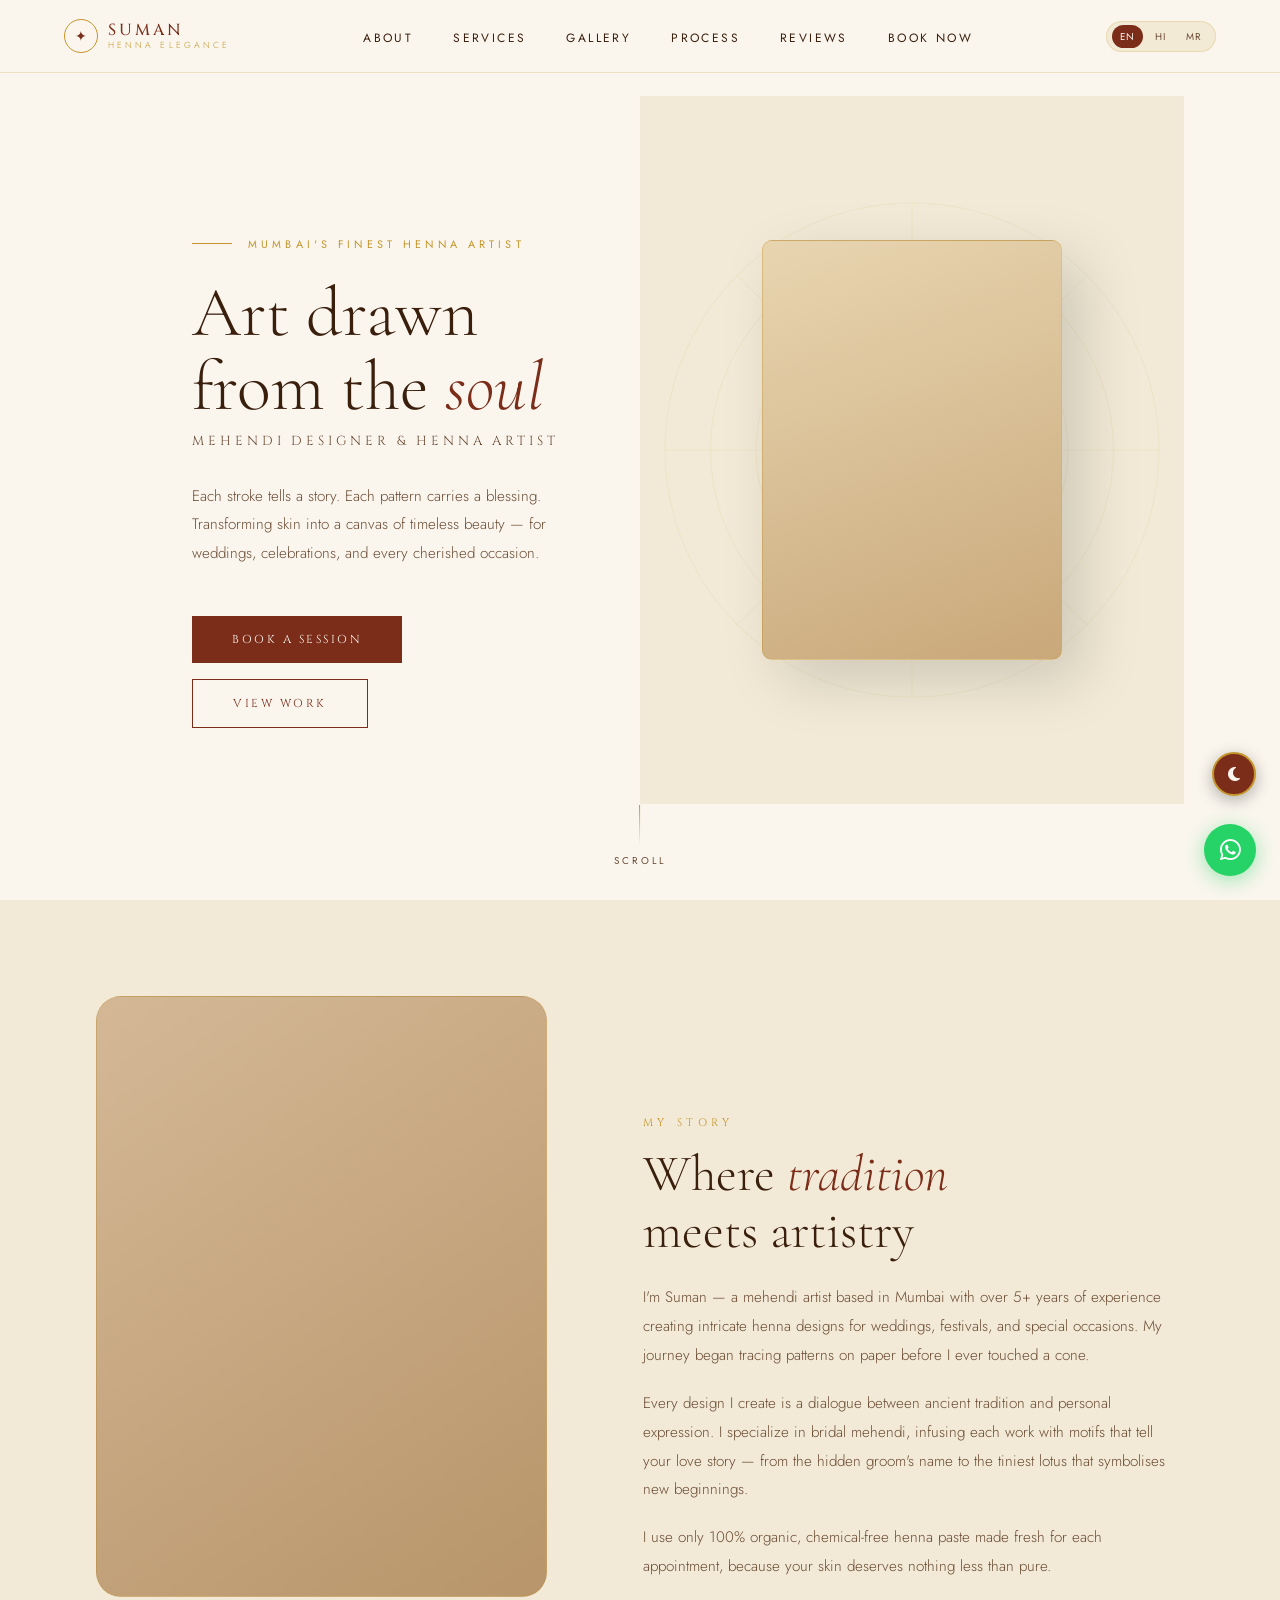
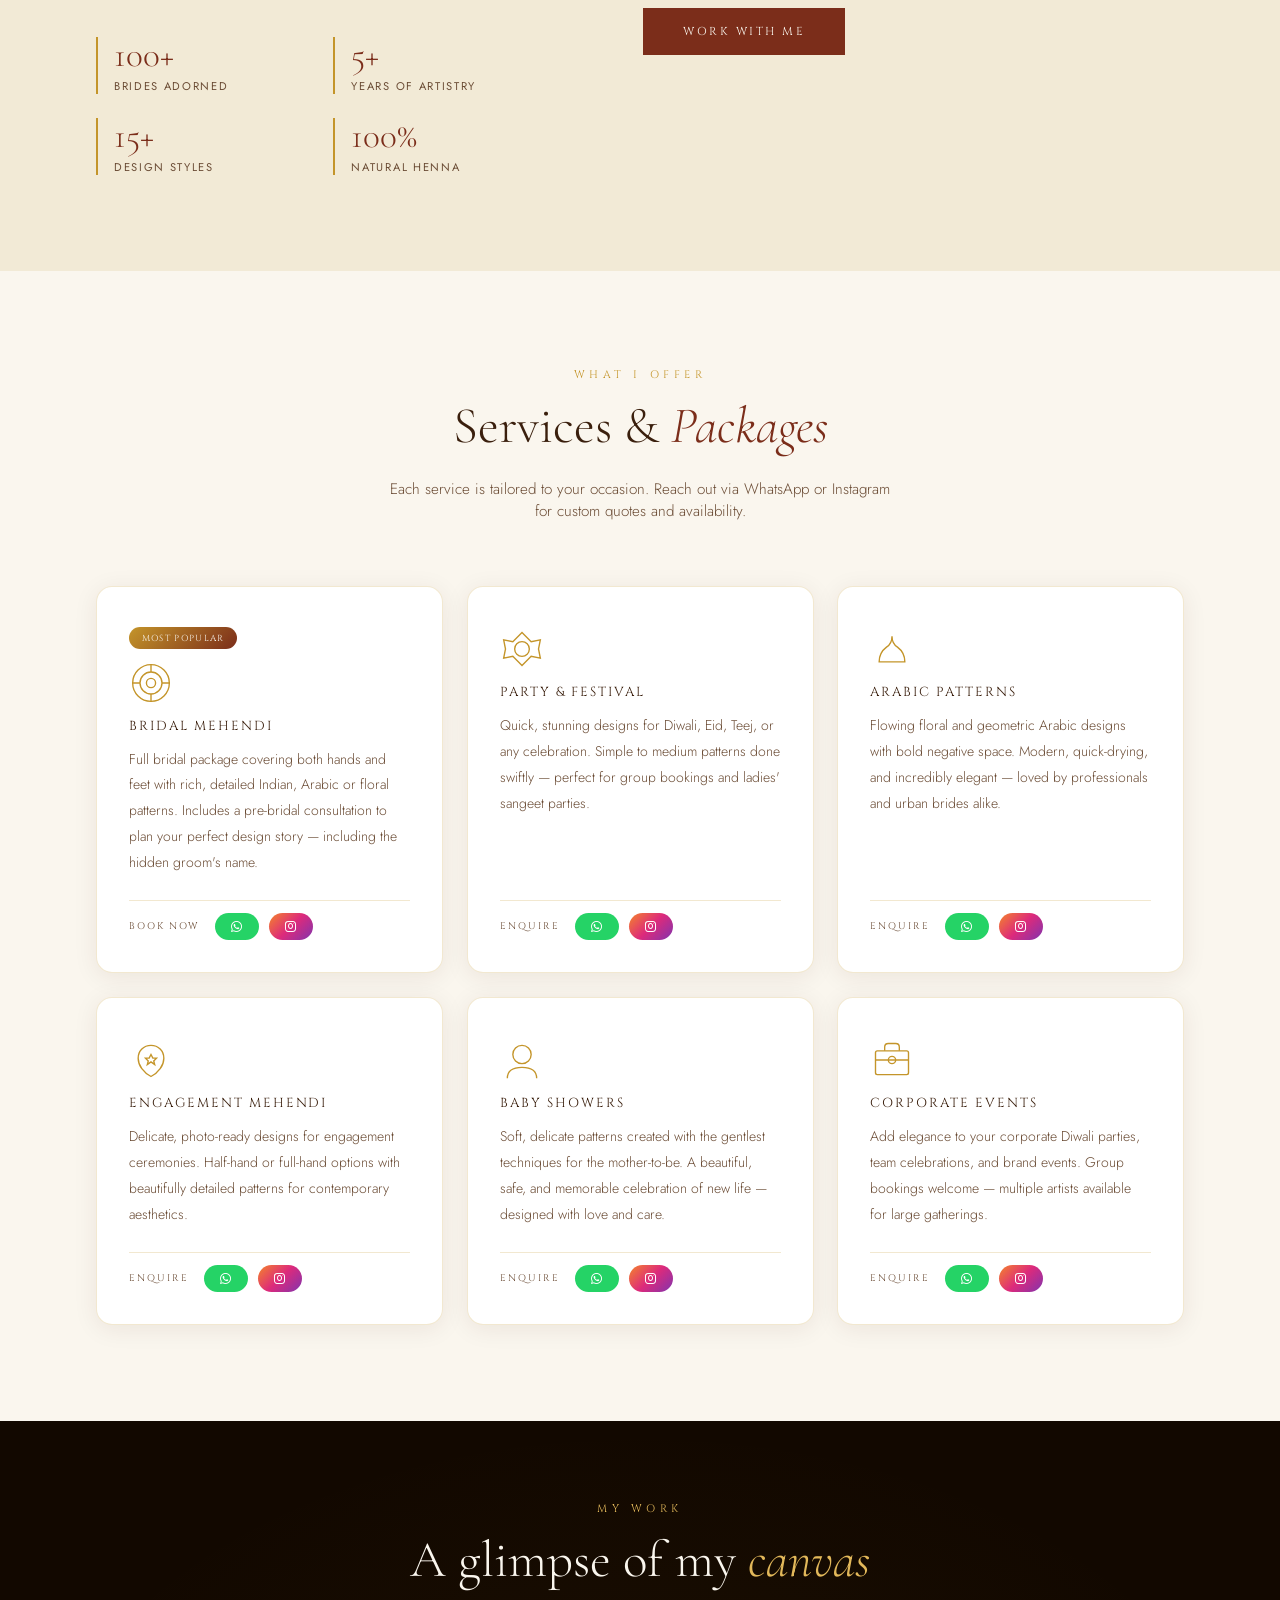
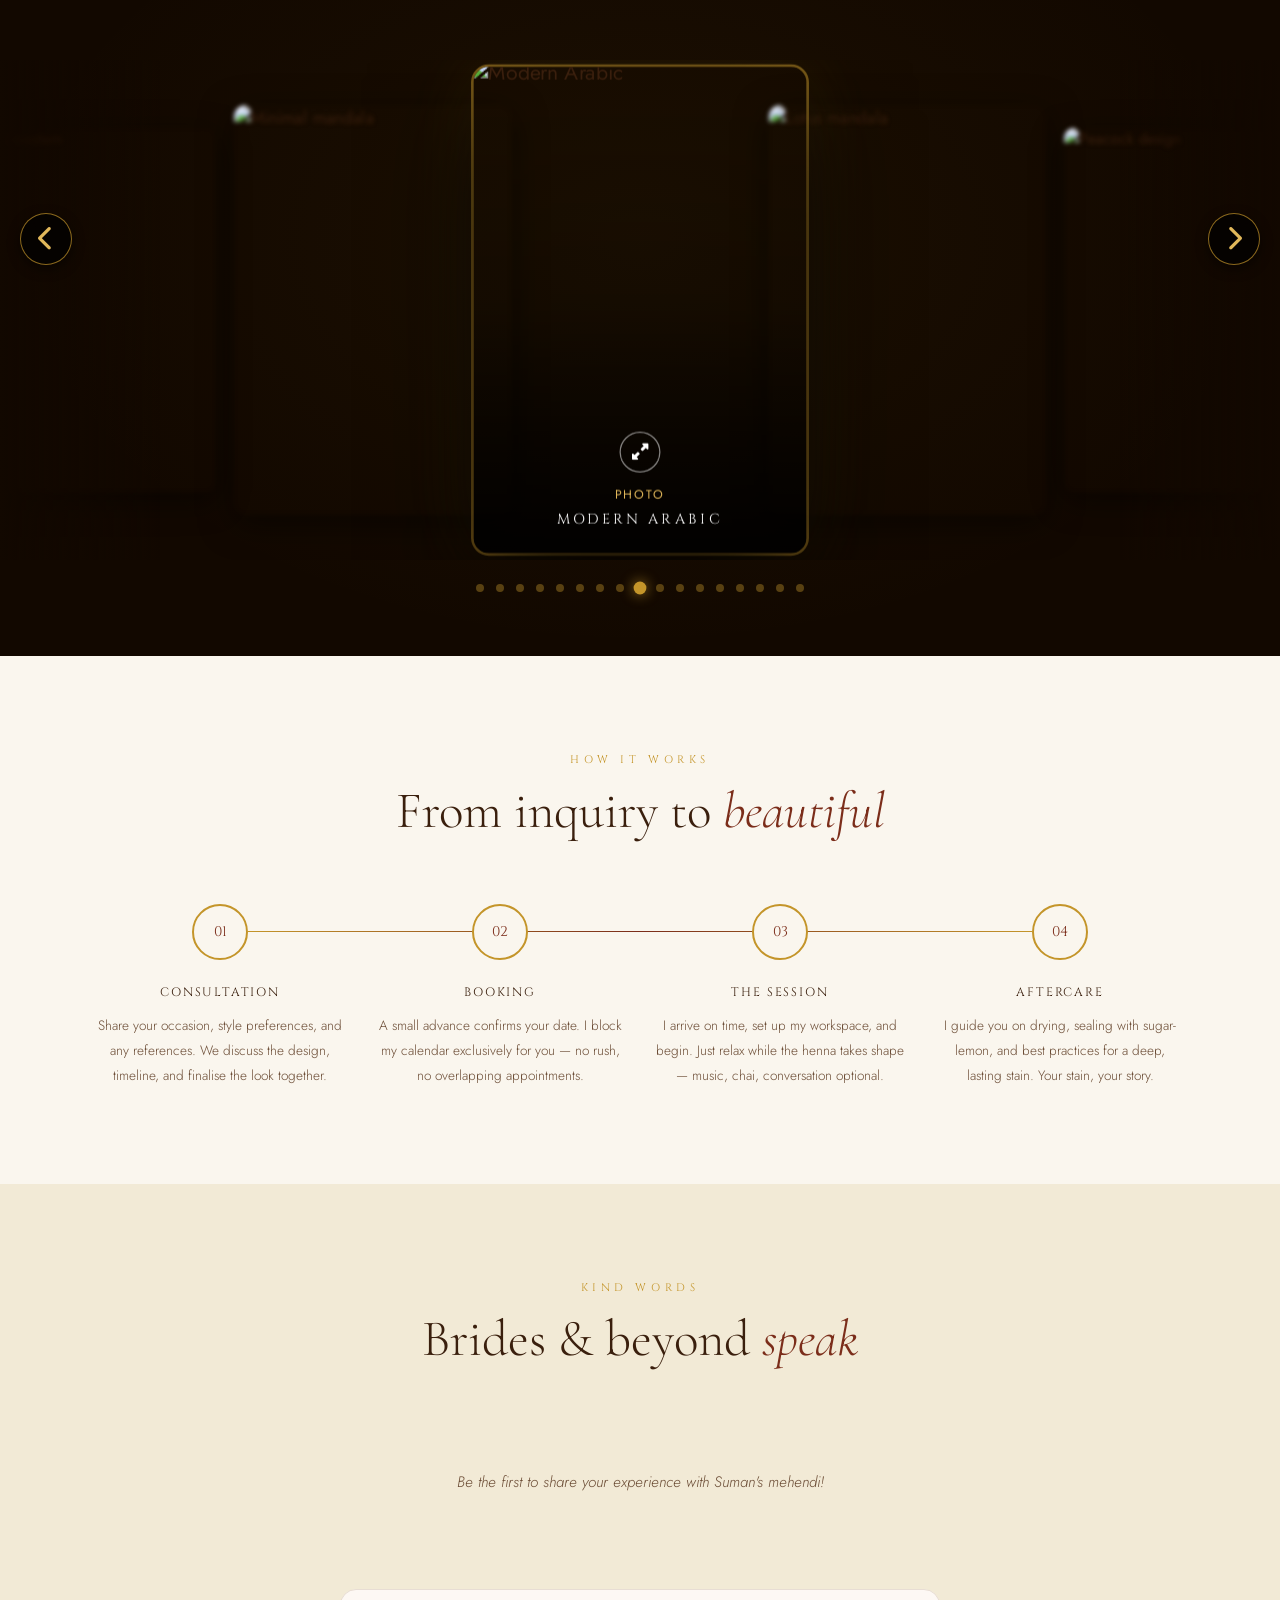
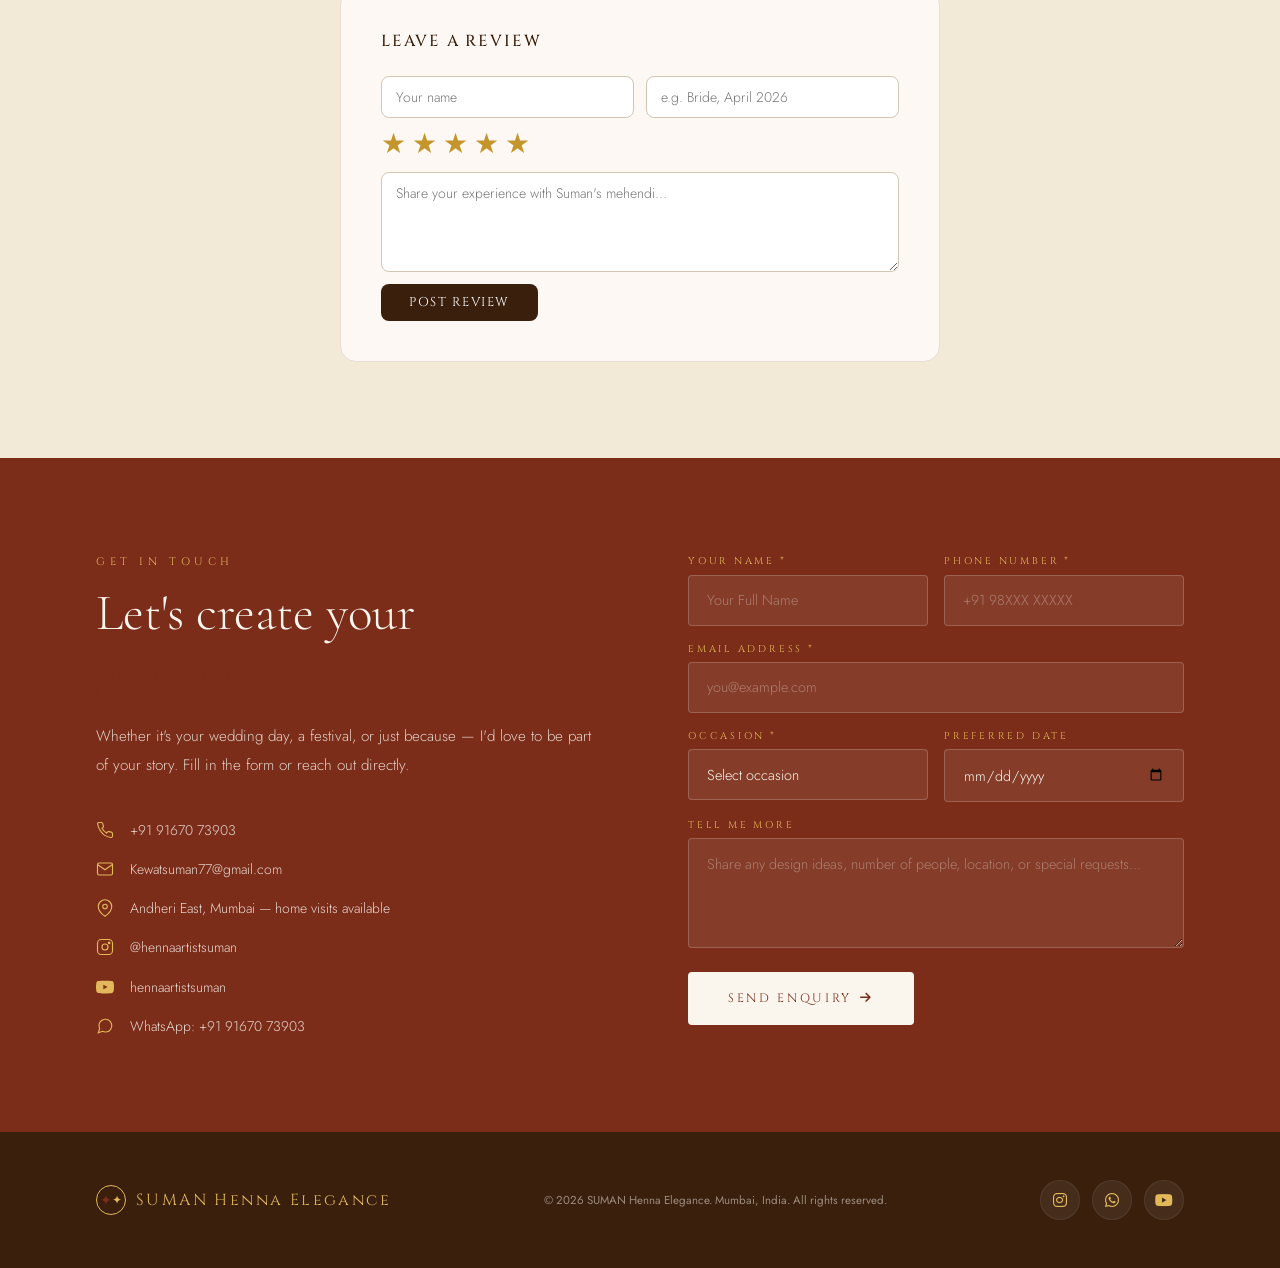
==== index.html @ 19de2219 "Add files via upload" ====
<!DOCTYPE html>
<html lang="en" data-theme="light" data-lang="en">

<head>
  <meta charset="UTF-8">
  <meta name="viewport" content="width=device-width, initial-scale=1.0, viewport-fit=cover">
  <title>SUMAN Henna Elegance — Mumbai's Finest Mehendi Artist</title>
  <meta name="description"
    content="Suman is Mumbai's premier bridal mehendi and henna artist. Book now for weddings, engagements, festivals & events.">
  <link rel="stylesheet" href="https://cdnjs.cloudflare.com/ajax/libs/font-awesome/6.5.0/css/all.min.css">
  <link
    href="https://fonts.googleapis.com/css2?family=Cormorant+Garamond:ital,wght@0,300;0,400;0,500;1,300;1,400&family=Cinzel:wght@400;500&family=Jost:wght@300;400&display=swap"
    rel="stylesheet">

  <style>
    /* ===== THEMES ===== */
    [data-theme="light"] {
      --ivory: #FAF6EE;
      --cream: #F2EAD6;
      --henna: #7B2D1A;
      --henna-light: #A8432A;
      --gold: #C4952A;
      --gold-light: #E2B85A;
      --bark: #3A1F0D;
      --warm-gray: #6B4C35;
      --nav-bg: rgba(250, 246, 238, 0.96);
      --nav-border: rgba(196, 149, 42, 0.22);
      --body-bg: #FAF6EE;
      --about-bg: #F2EAD6;
      --service-bg: #FFFFFF;
      --gallery-bg: #120800;
      --process-bg: #FAF6EE;
      --test-bg: #F2EAD6;
      --footer-bg: #3A1F0D;
      --footer-logo: #E2B85A;
      --footer-copy: rgba(250, 246, 238, 0.5);
      --text-primary: #3A1F0D;
      --contact-bg: #7B2D1A;
      --stat-num-color: var(--henna);
      --test-card-bg: #FFFFFF;
      --test-border: #e8ddd4;
      --test-text-color: #5A3A28;
      --test-author-color: #8B5E45;
      --review-card-bg: #fdf8f4;
      --review-input-bg: #FFFFFF;
      --review-input-border: #d4c4b4;
      --review-title-color: #3A1F0D;
      --review-btn-bg: #3A1F0D;
      --review-btn-hover: #5c3d2e;
      --step-num-bg: var(--ivory);
      --section-title-color: var(--bark);
      --testimonials-bg: #F2EAD6;
      --hero-right-bg: #F2EAD6;
      --services-bg: #FAF6EE;
      --card-shadow: 0 4px 24px rgba(58, 31, 13, 0.08);
      --card-shadow-hover: 0 12px 40px rgba(58, 31, 13, 0.15)
    }

    [data-theme="dark"] {
      --ivory: #1A1209;
      --cream: #221508;
      --henna: #D4614A;
      --henna-light: #E07A5F;
      --gold: #C4952A;
      --gold-light: #E2B85A;
      --bark: #F0E6D3;
      --warm-gray: #C8B49A;
      --nav-bg: rgba(26, 18, 9, 0.97);
      --nav-border: rgba(196, 149, 42, 0.3);
      --body-bg: #1A1209;
      --about-bg: #221508;
      --service-bg: #2A1A0E;
      --gallery-bg: #080400;
      --process-bg: #1A1209;
      --test-bg: #221508;
      --footer-bg: #0D0804;
      --footer-logo: #E2B85A;
      --footer-copy: rgba(240, 230, 211, 0.45);
      --text-primary: #F0E6D3;
      --contact-bg: #2A0E06;
      --stat-num-color: var(--henna);
      --test-card-bg: #2A1A0E;
      --test-border: rgba(196, 149, 42, 0.2);
      --test-text-color: #D4BFA8;
      --test-author-color: #A88870;
      --review-card-bg: #221508;
      --review-input-bg: #1A1209;
      --review-input-border: rgba(196, 149, 42, 0.3);
      --review-title-color: #F0E6D3;
      --review-btn-bg: #C4952A;
      --review-btn-hover: #E2B85A;
      --step-num-bg: #221508;
      --section-title-color: var(--bark);
      --testimonials-bg: #221508;
      --hero-right-bg: #221508;
      --services-bg: #1A1209;
      --card-shadow: 0 4px 24px rgba(0, 0, 0, 0.3);
      --card-shadow-hover: 0 12px 40px rgba(0, 0, 0, 0.5)
    }

    *,
    *::before,
    *::after {
      margin: 0;
      padding: 0;
      box-sizing: border-box
    }

    html {
      scroll-behavior: smooth;
      font-size: 16px
    }

    body {
      font-family: 'Jost', sans-serif;
      background: var(--ivory);
      color: var(--bark);
      overflow-x: hidden;
      transition: background .4s, color .4s;
      -webkit-font-smoothing: antialiased
    }

    /* LOGO */
    .site-logo {
      display: inline-flex;
      align-items: center;
      gap: 10px;
      text-decoration: none
    }

    .logo-icon {
      width: 34px;
      height: 34px;
      border: 1.5px solid var(--gold);
      border-radius: 50%;
      display: flex;
      align-items: center;
      justify-content: center;
      flex-shrink: 0
    }

    .logo-icon::before {
      content: '✦';
      font-size: 14px;
      color: var(--henna);
      line-height: 1
    }

    .logo-text-wrap {
      display: flex;
      flex-direction: column;
      line-height: 1
    }

    .logo-name {
      font-family: 'Cinzel', serif;
      font-size: 1rem;
      font-weight: 500;
      letter-spacing: .18em;
      color: var(--henna);
      transition: color .3s
    }

    .logo-sub {
      font-family: 'Jost', sans-serif;
      font-size: .55rem;
      letter-spacing: .35em;
      text-transform: uppercase;
      color: var(--gold);
      font-weight: 300;
      margin-top: 3px
    }

    .site-logo:hover .logo-name {
      color: var(--henna-light);
      text-shadow: 0 4px 16px rgba(168, 67, 42, .3)
    }

    /* LANG SWITCHER */
    .lang-switcher {
      display: flex;
      align-items: center;
      gap: 4px;
      background: rgba(196, 149, 42, .12);
      border: 1px solid var(--nav-border);
      border-radius: 100px;
      padding: 3px 5px
    }

    .lang-btn {
      font-family: 'Jost', sans-serif;
      font-size: .62rem;
      font-weight: 400;
      letter-spacing: .1em;
      text-transform: uppercase;
      color: var(--warm-gray);
      background: none;
      border: none;
      cursor: pointer;
      padding: 4px 8px;
      border-radius: 100px;
      transition: all .25s
    }

    .lang-btn.active,
    .lang-btn:hover {
      background: var(--henna);
      color: #FAF6EE
    }

    [data-theme="dark"] .lang-btn.active,
    [data-theme="dark"] .lang-btn:hover {
      background: var(--gold);
      color: #1A1209
    }

    /* FLOAT BUTTONS */
    .dm-toggle {
      position: fixed;
      bottom: calc(6.5rem + env(safe-area-inset-bottom));
      right: calc(1.5rem + env(safe-area-inset-right));
      width: 44px;
      height: 44px;
      border-radius: 50%;
      background: var(--henna);
      border: 2px solid var(--gold);
      color: #FAF6EE;
      font-size: 1rem;
      cursor: pointer;
      display: flex;
      align-items: center;
      justify-content: center;
      z-index: 999;
      box-shadow: 0 4px 16px rgba(0, 0, 0, .3);
      transition: all .3s
    }

    .dm-toggle:hover {
      transform: scale(1.1);
      background: var(--henna-light)
    }

    .wa-float {
      position: fixed;
      bottom: calc(1.5rem + env(safe-area-inset-bottom));
      right: calc(1.5rem + env(safe-area-inset-right));
      width: 52px;
      height: 52px;
      border-radius: 50%;
      background: #25d366;
      color: #fff;
      font-size: 1.5rem;
      display: flex;
      align-items: center;
      justify-content: center;
      z-index: 999;
      box-shadow: 0 4px 20px rgba(37, 211, 102, .45);
      text-decoration: none;
      transition: all .3s;
      animation: waPulse 2.5s ease-in-out infinite
    }

    .wa-float:hover {
      transform: scale(1.12)
    }

    @keyframes waPulse {

      0%,
      100% {
        box-shadow: 0 4px 20px rgba(37, 211, 102, .45)
      }

      50% {
        box-shadow: 0 4px 32px rgba(37, 211, 102, .75), 0 0 0 8px rgba(37, 211, 102, .1)
      }
    }

    /* NAV */
    nav {
      position: fixed;
      top: 0;
      width: 100%;
      z-index: 100;
      display: flex;
      justify-content: space-between;
      align-items: center;
      padding: 1.2rem 4rem;
      background: var(--nav-bg);
      -webkit-backdrop-filter: blur(12px);
      backdrop-filter: blur(12px);
      border-bottom: 1px solid var(--nav-border);
      transition: background .4s, padding .3s
    }

    nav.scrolled {
      padding: .7rem 4rem
    }

    .nav-links {
      display: flex;
      gap: 2.5rem;
      list-style: none
    }

    .nav-links a {
      font-family: 'Jost', sans-serif;
      font-weight: 400;
      font-size: .75rem;
      letter-spacing: .2em;
      text-transform: uppercase;
      color: var(--bark);
      text-decoration: none;
      transition: color .3s;
      position: relative
    }

    .nav-links a::after {
      content: '';
      position: absolute;
      bottom: -3px;
      left: 0;
      width: 0;
      height: 1px;
      background: var(--henna);
      transition: width .3s
    }

    .nav-links a:hover {
      color: var(--henna)
    }

    .nav-links a:hover::after {
      width: 100%
    }

    .nav-right {
      display: flex;
      align-items: center;
      gap: 1rem
    }

    .nav-hamburger {
      display: none;
      flex-direction: column;
      gap: 5px;
      cursor: pointer;
      padding: 4px;
      background: none;
      border: none
    }

    .nav-hamburger span {
      display: block;
      width: 24px;
      height: 1.5px;
      background: var(--bark);
      transition: all .3s
    }

    .nav-hamburger.open span:nth-child(1) {
      transform: translateY(6.5px) rotate(45deg)
    }

    .nav-hamburger.open span:nth-child(2) {
      opacity: 0
    }

    .nav-hamburger.open span:nth-child(3) {
      transform: translateY(-6.5px) rotate(-45deg)
    }

    .nav-drawer {
      position: fixed;
      top: 0;
      right: -100%;
      width: 75%;
      max-width: 300px;
      height: 100vh;
      background: var(--nav-bg);
      backdrop-filter: blur(16px);
      border-left: 1px solid var(--nav-border);
      z-index: 200;
      display: flex;
      flex-direction: column;
      padding: 5rem 2rem 3rem;
      transition: right .35s;
      visibility: hidden
    }

    .nav-drawer.open {
      right: 0;
      visibility: visible
    }

    .nav-drawer li {
      list-style: none;
      border-bottom: 1px solid var(--nav-border)
    }

    .nav-drawer a {
      display: block;
      padding: 1rem 0;
      font-family: 'Cinzel', serif;
      font-size: .85rem;
      letter-spacing: .2em;
      text-transform: uppercase;
      color: var(--bark);
      text-decoration: none;
      transition: color .3s
    }

    .nav-drawer a:hover {
      color: var(--henna)
    }

    .nav-overlay {
      display: none;
      position: fixed;
      inset: 0;
      background: rgba(0, 0, 0, .4);
      z-index: 199
    }

    .nav-overlay.open {
      display: block
    }

    .drawer-lang {
      padding: 1rem 0;
      display: flex;
      gap: 8px
    }

    /* HERO */
    .hero {
      min-height: 100vh;
      display: grid;
      grid-template-columns: 1fr 1fr;
      position: relative;
      overflow: hidden
    }

    .hero-left {
      display: flex;
      flex-direction: column;
      justify-content: center;
      padding: 8rem 4rem 4rem 6rem;
      position: relative;
      z-index: 2
    }

    .hero-tag {
      font-family: 'Jost', sans-serif;
      font-size: .68rem;
      letter-spacing: .38em;
      text-transform: uppercase;
      color: var(--gold);
      margin-bottom: 1.5rem;
      display: flex;
      align-items: center;
      gap: 1rem
    }

    .hero-tag::before {
      content: '';
      width: 40px;
      height: 1px;
      background: var(--gold);
      flex-shrink: 0
    }

    .hero-name {
      font-family: 'Cormorant Garamond', serif;
      font-size: clamp(3.2rem, 5.5vw, 5.5rem);
      font-weight: 300;
      line-height: 1.05;
      color: var(--bark);
      margin-bottom: .5rem
    }

    .hero-name em {
      font-style: italic;
      color: var(--henna)
    }

    .hero-subtitle {
      font-family: 'Cinzel', serif;
      font-size: .82rem;
      letter-spacing: .3em;
      color: var(--warm-gray);
      margin-bottom: 2rem;
      text-transform: uppercase
    }

    .hero-desc {
      font-weight: 300;
      font-size: .95rem;
      line-height: 1.9;
      color: var(--warm-gray);
      max-width: 380px;
      margin-bottom: 3rem
    }

    .btn-primary {
      display: inline-flex;
      align-items: center;
      gap: .5rem;
      padding: 1rem 2.5rem;
      background: var(--henna);
      color: #FAF6EE;
      font-family: 'Cinzel', serif;
      font-size: .72rem;
      letter-spacing: .22em;
      text-decoration: none;
      text-transform: uppercase;
      transition: background .3s, transform .2s;
      border: none;
      cursor: pointer
    }

    .btn-primary:hover {
      background: var(--henna-light);
      transform: translateY(-2px)
    }

    .btn-outline {
      display: inline-flex;
      align-items: center;
      gap: .5rem;
      padding: 1rem 2.5rem;
      border: 1px solid var(--henna);
      color: var(--henna);
      font-family: 'Cinzel', serif;
      font-size: .72rem;
      letter-spacing: .22em;
      text-decoration: none;
      text-transform: uppercase;
      transition: all .3s;
      cursor: pointer;
      background: transparent
    }

    .btn-outline:hover {
      background: var(--henna);
      color: #FAF6EE
    }

    .hero-ctas {
      display: flex;
      gap: 1rem;
      flex-wrap: wrap
    }

    .hero-right {
      position: relative;
      background: var(--hero-right-bg);
      display: flex;
      align-items: center;
      justify-content: center;
      overflow: hidden;
      min-height: 320px;
      transition: background .4s
    }

    .hero-mandala {
      position: absolute;
      width: 520px;
      height: 520px;
      opacity: .08;
      animation: rotate 60s linear infinite
    }

    @keyframes rotate {
      to {
        transform: rotate(360deg)
      }
    }

    .hero-photo-wrapper {
      width: 340px;
      height: 460px;
      position: relative;
      z-index: 2;
      border: 1px solid rgba(196, 149, 42, .3);
      border-radius: 10px;
      box-shadow: 20px 20px 60px rgba(0, 0, 0, .15);
      overflow: hidden;
      background: linear-gradient(160deg, #e8d5b0, #c9a87a) 
      
    }

    .hero-photo-wrapper img {
      width: 100%;
      height: 100%;
      object-fit: cover;
      object-position: center top
      
    }

    .scroll-indicator {
      position: absolute;
      bottom: 2rem;
      left: 50%;
      transform: translateX(-50%);
      display: flex;
      flex-direction: column;
      align-items: center;
      gap: .5rem;
      z-index: 10;
      font-size: .62rem;
      letter-spacing: .3em;
      text-transform: uppercase;
      color: var(--warm-gray);
      font-family: 'Jost', sans-serif
    }

    .scroll-line {
      width: 1px;
      height: 40px;
      background: linear-gradient(to bottom, var(--gold), transparent);
      animation: scrollPulse 2s ease-in-out infinite
    }

    @keyframes scrollPulse {

      0%,
      100% {
        opacity: .4
      }

      50% {
        opacity: 1
      }
    }

    /* SECTIONS */
    section {
      padding: 6rem
    }

    .section-tag {
      font-family: 'Cinzel', serif;
      font-size: .68rem;
      letter-spacing: .42em;
      text-transform: uppercase;
      color: var(--gold);
      margin-bottom: 1rem
    }

    .section-title {
      font-family: 'Cormorant Garamond', serif;
      font-size: clamp(2.2rem, 4vw, 3.5rem);
      font-weight: 300;
      line-height: 1.1;
      color: var(--section-title-color);
      margin-bottom: 1.5rem
    }

    .section-title em {
      font-style: italic;
      color: var(--henna)
    }

    /* ABOUT */
    #about {
      background: var(--about-bg);
      display: grid;
      grid-template-columns: 1fr 1.2fr;
      gap: 6rem;
      align-items: center;
      transition: background .4s
    }

    .about-img-box {
      width: 100%;
      aspect-ratio: 3/4;
      background: linear-gradient(145deg, #d4b896, #b8956a);
      border: 1px solid rgba(196, 149, 42, .25);
      border-radius: 25px;
      overflow: hidden
    }

    .about-img-box img {
      width: 100%;
      height: 100%;
      object-fit: cover;
      object-position: center;
      display: block
    }

    .about-stats {
      display: grid;
      grid-template-columns: 1fr 1fr;
      gap: 1.5rem;
      margin-top: 2.5rem
    }

    .stat {
      border-left: 2px solid var(--gold);
      padding-left: 1rem
    }

    .stat-num {
      font-family: 'Cormorant Garamond', serif;
      font-size: 2.2rem;
      font-weight: 300;
      color: var(--stat-num-color);
      line-height: 1
    }

    .stat-label {
      font-size: .7rem;
      letter-spacing: .15em;
      text-transform: uppercase;
      color: var(--warm-gray);
      margin-top: .35rem
    }

    .about-text {
      font-weight: 300;
      line-height: 1.9;
      color: var(--warm-gray);
      font-size: .95rem;
      margin-bottom: 1.2rem
    }

    /* SERVICES */
    #services {
      background: var(--services-bg);
      transition: background .4s
    }

    .services-header {
      text-align: center;
      margin-bottom: 4rem
    }

    .services-grid {
      display: grid;
      grid-template-columns: repeat(3, 1fr);
      gap: 1.5rem
    }

    .service-card {
      background: var(--service-bg);
      border: 1px solid var(--nav-border);
      border-radius: 16px;
      padding: 2.5rem 2rem 2rem;
      position: relative;
      overflow: hidden;
      transition: transform .35s, box-shadow .35s, background .4s;
      display: flex;
      flex-direction: column;
      gap: .75rem;
      box-shadow: var(--card-shadow)
    }

    .service-card::before {
      content: '';
      position: absolute;
      top: 0;
      left: 0;
      width: 100%;
      height: 3px;
      background: linear-gradient(to right, var(--gold), var(--henna));
      transform: scaleX(0);
      transform-origin: left;
      transition: transform .4s;
      border-radius: 16px 16px 0 0
    }

    .service-card:hover::before {
      transform: scaleX(1)
    }

    .service-card:hover {
      transform: translateY(-6px);
      box-shadow: var(--card-shadow-hover)
    }

    .service-icon {
      width: 44px;
      height: 44px;
      color: var(--gold);
      flex-shrink: 0
    }

    .service-name {
      font-family: 'Cinzel', serif;
      font-size: .82rem;
      letter-spacing: .15em;
      color: var(--bark);
      text-transform: uppercase;
      margin: 0
    }

    .service-desc {
      font-size: .875rem;
      line-height: 1.85;
      font-weight: 300;
      color: var(--warm-gray);
      flex: 1
    }

    .service-contact-row {
      display: flex;
      align-items: center;
      gap: 1rem;
      margin-top: .75rem;
      padding-top: .75rem;
      border-top: 1px solid var(--nav-border);
      flex-wrap: wrap
    }

    .service-contact-label {
      font-family: 'Cinzel', serif;
      font-size: .6rem;
      letter-spacing: .2em;
      text-transform: uppercase;
      color: var(--warm-gray);
      white-space: nowrap
    }

    .service-contact-btns {
      display: flex;
      gap: .6rem;
      align-items: center
    }

    .sc-btn {
      display: inline-flex;
      align-items: center;
      gap: .4rem;
      padding: .45rem 1rem;
      border-radius: 100px;
      font-family: 'Jost', sans-serif;
      font-size: .72rem;
      font-weight: 400;
      letter-spacing: .08em;
      text-decoration: none;
      transition: all .25s;
      white-space: nowrap
    }

    .sc-btn-wa {
      background: #25d366;
      color: #fff
    }

    .sc-btn-wa:hover {
      background: #1db954;
      transform: translateY(-1px);
      box-shadow: 0 4px 14px rgba(37, 211, 102, .35)
    }

    .sc-btn-ig {
      background: linear-gradient(135deg, #f58529, #dd2a7b, #8134af);
      color: #fff
    }

    .sc-btn-ig:hover {
      opacity: .9;
      transform: translateY(-1px);
      box-shadow: 0 4px 14px rgba(221, 42, 123, .35)
    }

    .sc-btn i {
      font-size: .8rem
    }

    .service-badge {
      display: inline-block;
      background: linear-gradient(135deg, var(--gold), var(--henna));
      color: #FAF6EE;
      font-family: 'Cinzel', serif;
      font-size: .55rem;
      letter-spacing: .15em;
      padding: .3rem .8rem;
      border-radius: 100px;
      text-transform: uppercase;
      align-self: flex-start
    }

    /* GALLERY */
    #gallery {
      background: var(--gallery-bg);
      padding: 5rem 0 4rem;
      overflow: hidden;
      position: relative
    }

    #gallery::before {
      content: '';
      position: absolute;
      inset: 0;
      background: radial-gradient(ellipse at center, rgba(196, 149, 42, .06) 0%, transparent 70%);
      pointer-events: none
    }

    .gallery-header {
      text-align: center;
      padding: 0 6rem 3rem
    }

    .gallery-header .section-tag {
      color: var(--gold-light)
    }

    .gallery-header .section-title {
      color: #FAF6EE
    }

    .gallery-header .section-title em {
      color: var(--gold-light)
    }

    .netflix-slider-wrap {
      position: relative;
      width: 100%;
      overflow: hidden
    }

    .netflix-slider-track {
      display: flex;
      align-items: center;
      gap: 16px;
      padding: 60px 0;
      transition: transform .6s cubic-bezier(.25, .46, .45, .94);
      will-change: transform
    }

    .n-card {
      flex: 0 0 260px;
      height: 380px;
      border-radius: 12px;
      overflow: hidden;
      position: relative;
      cursor: pointer;
      transition: transform .5s cubic-bezier(.25, .46, .45, .94), box-shadow .5s;
      transform-origin: center center;
      box-shadow: 0 8px 32px rgba(0, 0, 0, .5)
    }

    .n-card img,
    .n-card video {
      width: 100%;
      height: 100%;
      object-fit: cover;
      display: block;
      transition: transform .5s
    }

    .n-card video {
      pointer-events: none
    }

    .n-card-overlay {
      position: absolute;
      inset: 0;
      background: linear-gradient(to top, rgba(0, 0, 0, .9) 0%, rgba(0, 0, 0, .2) 50%, transparent 100%);
      opacity: 0;
      transition: opacity .4s;
      display: flex;
      flex-direction: column;
      align-items: center;
      justify-content: flex-end;
      padding: 1.2rem
    }

    .n-card-label {
      font-family: 'Cinzel', serif;
      font-size: .7rem;
      letter-spacing: .22em;
      text-transform: uppercase;
      color: #fff;
      text-align: center
    }

    .n-card-type {
      font-size: .6rem;
      letter-spacing: .15em;
      color: var(--gold-light);
      text-transform: uppercase;
      margin-bottom: .3rem;
      font-family: 'Jost', sans-serif
    }

    .n-card .expand-icon {
      width: 32px;
      height: 32px;
      border-radius: 50%;
      border: 1px solid rgba(255, 255, 255, .5);
      display: flex;
      align-items: center;
      justify-content: center;
      color: #fff;
      font-size: .8rem;
      margin-bottom: .6rem;
      transition: background .3s
    }

    .n-card:hover .expand-icon {
      background: rgba(255, 255, 255, .2)
    }

    .n-card.active {
      transform: scale(1.28) translateZ(0);
      z-index: 20;
      box-shadow: 0 32px 80px rgba(0, 0, 0, .9), 0 0 0 2px rgba(196, 149, 42, .6), 0 0 60px rgba(196, 149, 42, .15)
    }

    .n-card.active .n-card-overlay {
      opacity: 1
    }

    .n-card.active img,
    .n-card.active video {
      transform: scale(1.04)
    }

    .n-card.near-l1 {
      transform: scale(1.08) translateX(8px) rotateY(-8deg);
      z-index: 15;
      filter: blur(2px)
    }

    .n-card.near-r1 {
      transform: scale(1.08) translateX(-8px) rotateY(8deg);
      z-index: 15;
      filter: blur(2px)
    }

    .n-card.near-l2 {
      transform: scale(.96) translateX(4px) rotateY(-4deg);
      z-index: 10;
      filter: blur(2px)
    }

    .n-card.near-r2 {
      transform: scale(.96) translateX(-4px) rotateY(4deg);
      z-index: 10;
      filter: blur(2px)
    }

    .n-card.far {
      transform: scale(.88) rotateY(-2deg);
      z-index: 5;
      opacity: .7;
      filter: blur(2px)
    }

    .n-card.far.is-right {
      transform: scale(.88) rotateY(2deg)
    }

    .netflix-slider-wrap::before,
    .netflix-slider-wrap::after {
      content: '';
      position: absolute;
      top: 0;
      bottom: 0;
      width: 160px;
      z-index: 30;
      pointer-events: none
    }

    .netflix-slider-wrap::before {
      left: 0;
      background: linear-gradient(to right, var(--gallery-bg), transparent)
    }

    .netflix-slider-wrap::after {
      right: 0;
      background: linear-gradient(to left, var(--gallery-bg), transparent)
    }

    .gallery-side-arrows {
      position: absolute;
      top: 50%;
      left: 0;
      right: 0;
      transform: translateY(-50%);
      z-index: 40;
      pointer-events: none;
      display: flex;
      justify-content: space-between;
      padding: 0 20px
    }

    .gallery-arrow {
      pointer-events: auto;
      width: 52px;
      height: 52px;
      border-radius: 50%;
      background: rgba(0, 0, 0, .7);
      backdrop-filter: blur(8px);
      border: 1.5px solid rgba(196, 149, 42, .7);
      color: var(--gold-light);
      font-size: 1.6rem;
      cursor: pointer;
      display: flex;
      align-items: center;
      justify-content: center;
      transition: all .3s;
      box-shadow: 0 4px 12px rgba(0, 0, 0, .5)
    }

    .gallery-arrow:hover {
      background: var(--gold);
      color: #0a0500;
      border-color: var(--gold-light);
      transform: scale(1.15);
      box-shadow: 0 8px 24px rgba(196, 149, 42, .5)
    }

    .gallery-dots {
      display: flex;
      justify-content: center;
      gap: 12px;
      margin-top: 24px;
      align-items: center
    }

    .gallery-dot {
      width: 8px;
      height: 8px;
      border-radius: 50%;
      background: rgba(196, 149, 42, .4);
      cursor: pointer;
      transition: all .3s
    }

    .gallery-dot.active {
      background: var(--gold);
      transform: scale(1.6);
      box-shadow: 0 0 8px rgba(196, 149, 42, .8)
    }

    .video-badge {
      position: absolute;
      top: 10px;
      right: 10px;
      background: rgba(196, 149, 42, .85);
      color: #fff;
      font-family: 'Cinzel', serif;
      font-size: .55rem;
      letter-spacing: .1em;
      padding: 3px 7px;
      border-radius: 3px;
      z-index: 5;
      display: flex;
      align-items: center;
      gap: 4px
    }

    /* PROCESS */
    #process {
      background: var(--process-bg);
      transition: background .4s
    }

    .process-header {
      text-align: center;
      margin-bottom: 4rem
    }

    .steps {
      display: grid;
      grid-template-columns: repeat(4, 1fr);
      gap: 2rem;
      position: relative
    }

    .steps::before {
      content: '';
      position: absolute;
      top: 27px;
      left: 14%;
      width: 72%;
      height: 1px;
      background: linear-gradient(to right, var(--gold), var(--henna), var(--gold));
      z-index: 0
    }

    .step {
      text-align: center;
      position: relative;
      z-index: 1
    }

    .step-num {
      width: 56px;
      height: 56px;
      border-radius: 50%;
      background: var(--step-num-bg);
      border: 2px solid var(--gold);
      display: flex;
      align-items: center;
      justify-content: center;
      margin: 0 auto 1.5rem;
      font-family: 'Cinzel', serif;
      font-size: .88rem;
      color: var(--henna);
      transition: background .4s
    }

    .step-title {
      font-family: 'Cinzel', serif;
      font-size: .76rem;
      letter-spacing: .15em;
      text-transform: uppercase;
      color: var(--bark);
      margin-bottom: .75rem
    }

    .step-desc {
      font-size: .85rem;
      line-height: 1.85;
      font-weight: 300;
      color: var(--warm-gray)
    }

    /* TESTIMONIALS */
    #testimonials {
      background: var(--testimonials-bg);
      padding: 6rem;
      transition: background .4s
    }

    .test-header {
      text-align: center;
      margin-bottom: 3.5rem
    }

    .test-grid {
      display: grid;
      grid-template-columns: repeat(auto-fill, minmax(260px, 1fr));
      gap: 1.5rem;
      margin-bottom: 3rem
    }

    .test-card {
      background: var(--test-card-bg);
      border: 1px solid var(--test-border);
      border-radius: 16px;
      padding: 2rem 1.5rem 1.5rem;
      position: relative;
      transition: transform .25s, box-shadow .25s, background .4s, border-color .4s
    }

    .test-card:hover {
      transform: translateY(-4px);
      box-shadow: 0 12px 36px rgba(0, 0, 0, .1)
    }

    .quote-mark {
      font-size: 52px;
      line-height: 1;
      color: var(--gold);
      opacity: .35;
      font-family: 'Cormorant Garamond', serif;
      position: absolute;
      top: 10px;
      left: 16px
    }

    .test-text {
      font-size: .875rem;
      color: var(--test-text-color);
      line-height: 1.75;
      margin: 1.5rem 0 1rem;
      font-weight: 300;
      transition: color .4s
    }

    .stars {
      color: var(--gold);
      font-size: .9rem;
      margin-bottom: .5rem;
      letter-spacing: .1em
    }

    .test-author {
      font-size: .8rem;
      color: var(--test-author-color);
      font-weight: 400;
      font-family: 'Cinzel', serif;
      letter-spacing: .05em
    }

    .new-badge {
      display: inline-block;
      background: rgba(37, 150, 50, .12);
      color: #2e7d32;
      font-size: 9px;
      padding: 2px 7px;
      border-radius: 20px;
      margin-left: 6px;
      vertical-align: middle;
      font-weight: 600;
      font-family: 'Jost', sans-serif
    }

    [data-theme="dark"] .new-badge {
      background: rgba(37, 150, 50, .2);
      color: #81c784
    }

    /* Empty state */
    .no-reviews {
      text-align: center;
      padding: 3rem;
      color: var(--warm-gray);
      font-size: .95rem;
      font-weight: 300;
      font-style: italic;
      width: 100%;
      grid-column: 1/-1
    }

    /* Review form */
    .add-review-card {
      background: var(--review-card-bg);
      border: 1px solid var(--test-border);
      border-radius: 16px;
      padding: 2.5rem;
      max-width: 600px;
      margin: 0 auto;
      transition: background .4s, border-color .4s
    }

    .add-review-card h3 {
      font-family: 'Cinzel', serif;
      font-size: 1rem;
      letter-spacing: .12em;
      font-weight: 500;
      color: var(--review-title-color);
      margin: 0 0 1.5rem;
      text-transform: uppercase
    }

    .review-form-row {
      display: grid;
      grid-template-columns: 1fr 1fr;
      gap: 12px;
      margin-bottom: 12px
    }

    .add-review-card input,
    .add-review-card textarea {
      width: 100%;
      padding: 10px 14px;
      border: 1px solid var(--review-input-border);
      border-radius: 8px;
      font-size: .875rem;
      font-family: 'Jost', sans-serif;
      font-weight: 300;
      color: var(--bark);
      background: var(--review-input-bg);
      outline: none;
      transition: border-color .2s, background .4s, color .4s
    }

    .add-review-card input:focus,
    .add-review-card textarea:focus {
      border-color: var(--gold)
    }

    .add-review-card textarea {
      resize: vertical;
      min-height: 100px;
      margin-bottom: 12px;
      display: block
    }

    .star-picker {
      display: flex;
      gap: 6px;
      margin-bottom: 14px
    }

    .star-picker span {
      font-size: 28px;
      cursor: pointer;
      color: var(--review-input-border);
      transition: color .15s;
      line-height: 1;
      user-select: none
    }

    .star-picker span.lit {
      color: var(--gold)
    }

    .add-review-card button {
      background: var(--review-btn-bg);
      color: #fff;
      border: none;
      border-radius: 8px;
      padding: 10px 28px;
      font-size: .8rem;
      cursor: pointer;
      font-family: 'Cinzel', serif;
      letter-spacing: .12em;
      text-transform: uppercase;
      transition: background .2s
    }

    .add-review-card button:hover {
      background: var(--review-btn-hover)
    }

    [data-theme="dark"] .add-review-card button {
      color: var(--ivory)
    }

    .toast {
      display: none;
      background: rgba(37, 150, 50, .12);
      color: #2e7d32;
      border: 1px solid rgba(37, 150, 50, .3);
      border-radius: 8px;
      padding: 10px 16px;
      font-size: .82rem;
      margin-bottom: 1rem;
      text-align: center;
      font-family: 'Jost', sans-serif
    }

    [data-theme="dark"] .toast {
      background: rgba(37, 150, 50, .15);
      color: #81c784
    }

    /* CONTACT */
    #contact {
      background: var(--contact-bg);
      padding: 6rem;
      transition: background .4s
    }

    .contact-inner {
      display: grid;
      grid-template-columns: 1fr 1fr;
      gap: 6rem;
      align-items: start
    }

    .contact-left .section-tag {
      color: var(--gold-light)
    }

    .contact-left .section-title {
      color: #FAF6EE
    }

    .contact-desc {
      font-weight: 300;
      line-height: 1.9;
      color: rgba(250, 246, 238, .8);
      font-size: .95rem;
      margin-bottom: 2.5rem
    }

    .contact-info {
      display: flex;
      flex-direction: column;
      gap: 1.2rem
    }

    .contact-item {
      display: flex;
      align-items: center;
      gap: 1rem;
      font-size: .875rem;
      color: rgba(250, 246, 238, .85);
      font-weight: 300
    }

    .contact-item svg {
      width: 18px;
      height: 18px;
      color: var(--gold-light);
      flex-shrink: 0
    }

    .contact-item a {
      color: inherit;
      text-decoration: none
    }

    .contact-item a:hover {
      color: var(--gold-light)
    }

    .contact-form {
      display: flex;
      flex-direction: column;
      gap: 1rem
    }

    .form-row {
      display: grid;
      grid-template-columns: 1fr 1fr;
      gap: 1rem
    }

    .form-group {
      display: flex;
      flex-direction: column;
      gap: .4rem
    }

    .form-label {
      font-size: .62rem;
      letter-spacing: .28em;
      text-transform: uppercase;
      color: var(--gold-light);
      font-family: 'Cinzel', serif
    }

    .form-input,
    .form-textarea,
    .form-select {
      background: rgba(250, 246, 238, .08);
      border: 1px solid rgba(250, 246, 238, .2);
      padding: .9rem 1.1rem;
      color: #FAF6EE;
      font-family: 'Jost', sans-serif;
      font-weight: 300;
      font-size: .9rem;
      outline: none;
      transition: border-color .3s, background .3s;
      width: 100%;
      border-radius: 4px
    }

    .form-input::placeholder,
    .form-textarea::placeholder {
      color: rgba(250, 246, 238, .35)
    }

    .form-input:focus,
    .form-textarea:focus,
    .form-select:focus {
      border-color: var(--gold-light);
      background: rgba(250, 246, 238, .12)
    }

    .form-select {
      color: #FAF6EE;
      cursor: pointer;
      appearance: none
    }

    .form-select option {
      background: #5c1d0e;
      color: #FAF6EE
    }

    .form-textarea {
      resize: vertical;
      min-height: 110px
    }

    .form-submit {
      background: #FAF6EE;
      color: var(--henna);
      border: none;
      padding: 1.1rem 2.5rem;
      font-family: 'Cinzel', serif;
      font-size: .76rem;
      letter-spacing: .22em;
      text-transform: uppercase;
      cursor: pointer;
      transition: background .3s, transform .2s;
      align-self: flex-start;
      margin-top: .5rem;
      display: flex;
      align-items: center;
      gap: .5rem;
      border-radius: 4px
    }

    .form-submit:hover {
      background: var(--cream);
      transform: translateY(-2px)
    }

    .form-submit:disabled {
      opacity: .6;
      cursor: not-allowed;
      transform: none
    }

    .form-status {
      padding: .9rem 1.2rem;
      font-size: .85rem;
      font-family: 'Jost', sans-serif;
      font-weight: 300;
      display: none;
      border-radius: 4px
    }

    .form-status.success {
      display: block;
      background: rgba(37, 211, 102, .12);
      border: 1px solid rgba(37, 211, 102, .35);
      color: #a0ffcc
    }

    .form-status.error {
      display: block;
      background: rgba(255, 80, 80, .1);
      border: 1px solid rgba(255, 80, 80, .3);
      color: #ffaaaa
    }

    .form-status.loading {
      display: block;
      background: rgba(196, 149, 42, .1);
      border: 1px solid rgba(196, 149, 42, .3);
      color: var(--gold-light)
    }

    /* FOOTER */
    footer {
      background: var(--footer-bg);
      padding: 3rem 6rem;
      display: flex;
      justify-content: space-between;
      align-items: center;
      flex-wrap: wrap;
      gap: 1.5rem;
      transition: background .4s
    }

    .footer-logo-name {
      font-family: 'Cinzel', serif;
      color: var(--footer-logo);
      font-size: 1rem;
      letter-spacing: .15em;
      text-decoration: none;
      display: inline-block;
      transition: transform .4s, text-shadow .4s
    }

    .footer-logo-name:hover {
      transform: scale(1.02);
      text-shadow: 0 4px 20px rgba(226, 184, 90, .5)
    }

    .footer-copy {
      font-size: .72rem;
      color: var(--footer-copy);
      font-weight: 400
    }

    .footer-socials {
      display: flex;
      justify-content: center;
      gap: 12px
    }

    .footer-socials a {
      width: 40px;
      height: 40px;
      display: flex;
      align-items: center;
      justify-content: center;
      border-radius: 50%;
      background: rgba(255, 255, 255, .06);
      color: var(--gold-light);
      font-size: 1rem;
      transition: all .3s;
      text-decoration: none;
      border: 1px solid rgba(255, 255, 255, .08)
    }

    .footer-socials a:hover {
      transform: translateY(-4px) scale(1.1);
      color: #fff
    }

    .footer-socials a:nth-child(1):hover {
      background: #e1306c;
      border-color: #e1306c
    }

    .footer-socials a:nth-child(2):hover {
      background: #25d366;
      border-color: #25d366
    }

    .footer-socials a:nth-child(3):hover {
      background: #bd081c;
      border-color: #bd081c
    }

    /* ANIMATIONS */
    .fade-in {
      opacity: 0;
      transform: translateY(28px);
      transition: opacity .7s, transform .7s
    }

    .fade-in.visible {
      opacity: 1;
      transform: translateY(0)
    }

    /* LIGHTBOX */
    .lightbox {
      position: fixed;
      inset: 0;
      background: rgba(0, 0, 0, .94);
      z-index: 9999;
      display: flex;
      align-items: center;
      justify-content: center;
      padding: 2rem;
      opacity: 0;
      pointer-events: none;
      transition: opacity .3s
    }

    .lightbox.open {
      opacity: 1;
      pointer-events: all
    }

    .lightbox img,
    .lightbox video {
      max-width: 90vw;
      max-height: 88vh;
      object-fit: contain;
      border: 1px solid rgba(196, 149, 42, .3);
      box-shadow: 0 0 80px rgba(0, 0, 0, .6);
      border-radius: 8px
    }

    .lightbox video {
      aspect-ratio: 9/16;
      background: #000
    }

    .lightbox-close {
      position: absolute;
      top: 1.2rem;
      right: 1.5rem;
      color: rgba(255, 255, 255, .7);
      font-size: 2rem;
      cursor: pointer;
      background: none;
      border: none;
      line-height: 1;
      transition: color .2s, transform .2s
    }

    .lightbox-close:hover {
      color: #fff;
      transform: rotate(90deg)
    }

    .lightbox-caption {
      position: absolute;
      bottom: 1.5rem;
      font-family: 'Cinzel', serif;
      font-size: .7rem;
      letter-spacing: .25em;
      color: rgba(255, 255, 255, .5);
      text-transform: uppercase
    }

    .lb-nav-prev,
    .lb-nav-next {
      position: absolute;
      top: 50%;
      transform: translateY(-50%);
      color: rgba(255, 255, 255, .6);
      font-size: 2.5rem;
      cursor: pointer;
      background: rgba(0, 0, 0, .4);
      border: none;
      padding: 1rem .8rem;
      border-radius: 8px;
      transition: all .2s;
      z-index: 5
    }

    .lb-nav-prev {
      left: 1rem
    }

    .lb-nav-next {
      right: 1rem
    }

    .lb-nav-prev:hover,
    .lb-nav-next:hover {
      color: #fff;
      background: rgba(0, 0, 0, .7)
    }

    /* RESPONSIVE */
    @media(max-width:1200px) {
      nav {
        padding: 1.2rem 2.5rem
      }

      nav.scrolled {
        padding: .8rem 2.5rem
      }

      section {
        padding: 5rem 3rem
      }

      #about {
        gap: 4rem;
        padding: 5rem 3rem
      }

      .contact-inner {
        gap: 4rem
      }

      footer {
        padding: 2.5rem 3rem
      }

      #gallery {
        padding: 5rem 0 4rem
      }

      .gallery-header {
        padding: 0 3rem 3rem
      }

      #contact {
        padding: 5rem 3rem
      }

      #testimonials {
        padding: 5rem 3rem
      }

      .hero-left {
        padding: 8rem 3rem 4rem 4rem
      }

      .services-grid {
        grid-template-columns: repeat(2, 1fr)
      }
    }

    @media(max-width:900px) {
      nav {
        padding: 1rem 1.5rem
      }

      .nav-links {
        display: none
      }

      .nav-hamburger {
        display: flex
      }

      .hero {
        grid-template-columns: 1fr;
        min-height: auto
      }

      .hero-left {
        padding: 7rem 1.5rem 3rem;
        order: 2
      }

      .hero-right {
        order: 1;
        min-height: 280px
      }

      .hero-photo-wrapper {
        width: 200px;
        height: 280px
      }

      .scroll-indicator {
        display: none
      }

      section {
        padding: 4rem 1.5rem
      }

      #about {
        grid-template-columns: 1fr;
        gap: 3rem;
        padding: 4rem 1.5rem
      }

      .services-grid {
        grid-template-columns: 1fr
      }

      .steps {
        grid-template-columns: repeat(2, 1fr)
      }

      .steps::before {
        display: none
      }

      #testimonials {
        padding: 4rem 1.5rem
      }

      .test-grid {
        grid-template-columns: 1fr
      }

      .review-form-row {
        grid-template-columns: 1fr
      }

      .contact-inner {
        grid-template-columns: 1fr;
        gap: 3rem
      }

      #contact {
        padding: 4rem 1.5rem
      }

      .form-row {
        grid-template-columns: 1fr
      }

      footer {
        padding: 2rem 1.5rem;
        flex-direction: column;
        text-align: center;
        gap: 1rem
      }

      .dm-toggle {
        bottom: 7.5rem
      }

      .n-card {
        flex: 0 0 200px;
        height: 300px
      }

      .netflix-slider-wrap::before,
      .netflix-slider-wrap::after {
        width: 80px
      }

      .gallery-arrow {
        width: 40px;
        height: 40px;
        font-size: 1.2rem
      }

      .gallery-side-arrows {
        padding: 0 8px
      }

      .lang-switcher {
        display: none
      }
    }

    @media(max-width:600px) {
      nav {
        padding: .9rem 1.2rem
      }

      .hero-right {
        min-height: 220px
      }

      .hero-photo-wrapper {
        width: 160px;
        height: 220px
      }

      .hero-name {
        font-size: clamp(2.4rem, 9vw, 3.2rem)
      }

      .hero-ctas {
        flex-direction: column
      }

      .btn-primary,
      .btn-outline {
        width: 100%;
        justify-content: center
      }

      section {
        padding: 3.5rem 1.2rem
      }

      #contact {
        padding: 3.5rem 1.2rem
      }

      .form-submit {
        width: 100%;
        justify-content: center
      }

      footer {
        padding: 1.8rem 1.2rem
      }

      .dm-toggle {
        bottom: 7rem;
        right: 1.2rem
      }

      .wa-float {
        right: 1.2rem
      }

      .n-card {
        flex: 0 0 160px;
        height: 250px
      }

      .gallery-header {
        padding: 0 1.5rem 2rem
      }

      .netflix-slider-wrap::before,
      .netflix-slider-wrap::after {
        width: 40px
      }

      .gallery-arrow {
        width: 36px;
        height: 36px;
        font-size: 1rem
      }

      .gallery-side-arrows {
        padding: 0 5px
      }

      .service-contact-row {
        flex-direction: column;
        align-items: flex-start;
        gap: .5rem
      }
    }


    /* ================================
   🔥 GLOBAL PERFORMANCE BOOST
================================ */
    * {
      -webkit-tap-highlight-color: transparent;
    }

    img,
    video {
      max-width: 100%;
      height: auto;
      display: block;
    }

    /* Smooth GPU acceleration */
    .service-card,
    .n-card,
    .btn-primary,
    .btn-outline,
    .footer-socials a,
    .gallery-arrow {
      will-change: transform;
      transform: translateZ(0);
    }

    /* ================================
   🔥 BETTER FONT RENDERING MOBILE
================================ */
    body {
      text-rendering: optimizeLegibility;
      -webkit-text-size-adjust: 100%;
    }

    /* ================================
   🔥 CONTAINER WIDTH CONTROL
================================ */
    section,
    nav,
    footer {
      max-width: 1600px;
      margin-inline: auto;
    }

    /* ================================
   🔥 ULTRA RESPONSIVE BREAKPOINTS
================================ */

    /* 🖥️ Large Screens (1440px+) */
    @media (min-width: 1440px) {
      .hero-left {
        padding-left: 8rem;
      }

      .hero-photo-wrapper {
        width: 380px;
        height: 520px;
      }

      .services-grid {
        grid-template-columns: repeat(3, 1fr);
      }
    }

    /* 💻 Laptop (1024px - 1439px) */
    @media (max-width: 1439px) {
      .hero-photo-wrapper {
        width: 300px;
        height: 420px;
      }
    }

    /* 📱 Tablet Landscape */
    @media (max-width: 1024px) {
      .hero {
        gap: 2rem;
      }

      .hero-left {
        padding: 6rem 2rem 3rem;
      }

      .services-grid {
        grid-template-columns: repeat(2, 1fr);
      }
    }

    /* 📱 Tablet Portrait */
    @media (max-width: 768px) {
      html {
        font-size: 15px;
      }

      .hero-name {
        line-height: 1.15;
      }

      .hero-desc {
        max-width: 100%;
      }

      .about-stats {
        grid-template-columns: 1fr;
      }

      .hero-ctas {
        gap: .75rem;
      }
    }

    /* 📱 Mobile Large (iPhone Pro Max / Android Large) */
    @media (max-width: 480px) {
      html {
        font-size: 14.5px;
      }

      .hero-left {
        padding: 6rem 1.2rem 2rem;
      }

      .hero-name {
        font-size: 2.3rem;
      }

      .hero-photo-wrapper {
        width: 150px;
        height: 200px;
      }

      .btn-primary,
      .btn-outline {
        padding: .9rem 1.5rem;
        font-size: .7rem;
      }
    }

    /* 📱 Small Devices */
    @media (max-width: 360px) {
      html {
        font-size: 13.5px;
      }

      .hero-name {
        font-size: 2rem;
      }
    }

    /* ================================
   🔥 IOS SAFE AREA SUPPORT
================================ */
    body {
      padding-left: env(safe-area-inset-left);
      padding-right: env(safe-area-inset-right);
    }

    /* ================================
   🔥 TOUCH OPTIMIZATION
================================ */
    button,
    a {
      touch-action: manipulation;
    }

    /* ================================
   🔥 SMOOTH SCROLL FIX (IOS)
================================ */
    html {
      scroll-behavior: smooth;
    }

    @supports (-webkit-touch-callout: none) {
      html {
        scroll-behavior: auto;
      }
    }

    /* ================================
   🔥 HOVER FIX FOR MOBILE
================================ */
    @media (hover: none) {

      .service-card:hover,
      .n-card:hover,
      .footer-socials a:hover {
        transform: none;
        box-shadow: var(--card-shadow);
      }
    }

    /* ================================
   🔥 SCROLLBAR STYLING (PREMIUM)
================================ */
    ::-webkit-scrollbar {
      width: 8px;
    }

    ::-webkit-scrollbar-track {
      background: var(--ivory);
    }

    ::-webkit-scrollbar-thumb {
      background: var(--gold);
      border-radius: 10px;
    }

    ::-webkit-scrollbar-thumb:hover {
      background: var(--henna);
    }

    /* ================================
   🔥 REDUCE LAG ON ANIMATIONS
================================ */
    @media (prefers-reduced-motion: reduce) {
      * {
        animation: none !important;
        transition: none !important;
      }
    }
  </style>
</head>

<body>

  <!-- LIGHTBOX -->
  <div class="lightbox" id="lightbox" role="dialog" aria-modal="true">
    <button class="lightbox-close" id="lightboxClose" aria-label="Close">&times;</button>
    <button class="lb-nav-prev" id="lbPrev">&#8249;</button>
    <img id="lightboxImg" src="" alt="" style="display:none;">
    <video id="lightboxVid" controls style="display:none;"></video>
    <button class="lb-nav-next" id="lbNext">&#8250;</button>
    <div class="lightbox-caption" id="lightboxCaption"></div>
  </div>

  <!-- DARK MODE TOGGLE -->
  <button class="dm-toggle" id="dmToggle" title="Toggle dark mode" aria-label="Toggle dark mode">
    <i class="fas fa-moon" id="dmIcon"></i>
  </button>

  <!-- WHATSAPP FLOAT -->
  <a class="wa-float"
    href="https://wa.me/919167073903?text=Hi%20Suman%2C%20I%20would%20like%20to%20book%20a%20mehendi%20session!"
    target="_blank" rel="noopener noreferrer" aria-label="Chat on WhatsApp">
    <i class="fab fa-whatsapp"></i>
  </a>

  <!-- MOBILE NAV -->
  <div class="nav-overlay" id="navOverlay"></div>
  <ul class="nav-drawer" id="navDrawer">
    <li><a href="#about" class="drawer-link" data-i18n="nav_about">About</a></li>
    <li><a href="#services" class="drawer-link" data-i18n="nav_services">Services</a></li>
    <li><a href="#gallery" class="drawer-link" data-i18n="nav_gallery">Gallery</a></li>
    <li><a href="#process" class="drawer-link" data-i18n="nav_process">Process</a></li>
    <li><a href="#testimonials" class="drawer-link" data-i18n="nav_reviews">Reviews</a></li>
    <li><a href="#contact" class="drawer-link" data-i18n="nav_book">Book Now</a></li>
    <li class="drawer-lang">
      <button class="lang-btn active" onclick="setLang('en')">EN</button>
      <button class="lang-btn" onclick="setLang('hi')">HI</button>
      <button class="lang-btn" onclick="setLang('mr')">MR</button>
    </li>
  </ul>

  <!-- NAV -->
  <nav id="mainNav">
    <a href="#" class="site-logo" aria-label="Suman Henna Elegance">
      <div class="logo-icon"></div>
      <div class="logo-text-wrap">
        <span class="logo-name">SUMAN</span>
        <span class="logo-sub">Henna Elegance</span>
      </div>
    </a>
    <ul class="nav-links">
      <li><a href="#about" data-i18n="nav_about">About</a></li>
      <li><a href="#services" data-i18n="nav_services">Services</a></li>
      <li><a href="#gallery" data-i18n="nav_gallery">Gallery</a></li>
      <li><a href="#process" data-i18n="nav_process">Process</a></li>
      <li><a href="#testimonials" data-i18n="nav_reviews">Reviews</a></li>
      <li><a href="#contact" data-i18n="nav_book">Book Now</a></li>
    </ul>
    <div class="nav-right">
      <div class="lang-switcher">
        <button class="lang-btn active" onclick="setLang('en')">EN</button>
        <button class="lang-btn" onclick="setLang('hi')">HI</button>
        <button class="lang-btn" onclick="setLang('mr')">MR</button>
      </div>
      <button class="nav-hamburger" id="navHamburger" aria-label="Open navigation" aria-expanded="false">
        <span></span><span></span><span></span>
      </button>
    </div>
  </nav>

  <!-- HERO -->
  <section class="hero" aria-label="Hero">
    <div class="hero-left">
      <div class="hero-tag" data-i18n="hero_tag">Mumbai's Finest Henna Artist</div>
      <h1 class="hero-name" data-i18n="hero_title">Art drawn<br>from the <em>soul</em></h1>
      <p class="hero-subtitle" data-i18n="hero_subtitle">Mehendi Designer &amp; Henna Artist</p>
      <p class="hero-desc" data-i18n="hero_desc">Each stroke tells a story. Each pattern carries a blessing.
        Transforming skin into a canvas of timeless beauty — for weddings, celebrations, and every cherished occasion.
      </p>
      <div class="hero-ctas">
        <a href="#contact" class="btn-primary" data-i18n="hero_cta1">Book a Session</a>
        <a href="#gallery" class="btn-outline" data-i18n="hero_cta2">View Work</a>
      </div>
    </div>
    <div class="hero-right" aria-hidden="true">
      <svg class="hero-mandala" viewBox="0 0 400 400" xmlns="http://www.w3.org/2000/svg" fill="none" stroke="#C4952A"
        stroke-width="0.8">
        <circle cx="200" cy="200" r="190" />
        <circle cx="200" cy="200" r="155" />
        <circle cx="200" cy="200" r="120" />
        <circle cx="200" cy="200" r="85" />
        <circle cx="200" cy="200" r="50" />
        <circle cx="200" cy="200" r="20" />
        <line x1="200" y1="10" x2="200" y2="390" />
        <line x1="10" y1="200" x2="390" y2="200" />
        <line x1="65" y1="65" x2="335" y2="335" />
        <line x1="335" y1="65" x2="65" y2="335" />
      </svg>
      <div class="hero-photo-wrapper">
        <img src="https://uploads.onecompiler.io/44khh99nr/44mkgs7d7/SumaN.jpeg" alt="Suman — Henna Artist"
          onerror="this.style.display='none'">
      </div>
    </div>
    <div class="scroll-indicator" aria-hidden="true">
      <div class="scroll-line"></div>
      <span data-i18n="scroll">Scroll</span>
    </div>
  </section>

  <!-- ABOUT -->
  <section id="about" aria-label="About Suman">
    <div class="about-visual fade-in">
      <div class="about-img-box">
        <img src="https://uploads.onecompiler.io/44khh99nr/44mkgs7d7/WhatsApp%20Image%20.jpeg" alt="Suman at work"
          onerror="this.style.display='none'">
      </div>
      <div class="about-stats">
        <div class="stat">
          <div class="stat-num">100+</div>
          <div class="stat-label" data-i18n="stat1">Brides adorned</div>
        </div>
        <div class="stat">
          <div class="stat-num">5+</div>
          <div class="stat-label" data-i18n="stat2">Years of artistry</div>
        </div>
        <div class="stat">
          <div class="stat-num">15+</div>
          <div class="stat-label" data-i18n="stat3">Design styles</div>
        </div>
        <div class="stat">
          <div class="stat-num">100%</div>
          <div class="stat-label" data-i18n="stat4">Natural henna</div>
        </div>
      </div>
    </div>
    <div class="fade-in">
      <div class="section-tag" data-i18n="about_tag">My Story</div>
      <h2 class="section-title" data-i18n="about_title">Where <em>tradition</em><br>meets artistry</h2>
      <p class="about-text" data-i18n="about_p1">I'm Suman — a mehendi artist based in Mumbai with over 5+ years of
        experience creating intricate henna designs for weddings, festivals, and special occasions. My journey began
        tracing patterns on paper before I ever touched a cone.</p>
      <p class="about-text" data-i18n="about_p2">Every design I create is a dialogue between ancient tradition and
        personal expression. I specialize in bridal mehendi, infusing each work with motifs that tell your love story —
        from the hidden groom's name to the tiniest lotus that symbolises new beginnings.</p>
      <p class="about-text" data-i18n="about_p3">I use only 100% organic, chemical-free henna paste made fresh for each
        appointment, because your skin deserves nothing less than pure.</p>
      <a href="#contact" class="btn-primary" style="margin-top:.5rem;" data-i18n="about_cta">Work with me</a>
    </div>
  </section>

  <!-- SERVICES -->
  <section id="services" aria-label="Services">
    <div class="services-header fade-in">
      <div class="section-tag" data-i18n="services_tag">What I Offer</div>
      <h2 class="section-title" data-i18n="services_title">Services &amp; <em>Packages</em></h2>
      <p style="font-weight:300;color:var(--warm-gray);font-size:.95rem;max-width:520px;margin:0 auto;"
        data-i18n="services_sub">Each service is tailored to your occasion. Reach out via WhatsApp or Instagram for
        custom quotes and availability.</p>
    </div>
    <div class="services-grid">

      <div class="service-card fade-in">
        <span class="service-badge" data-i18n="badge_popular">Most Popular</span>
        <svg class="service-icon" viewBox="0 0 48 48" fill="none" stroke="currentColor" stroke-width="1.5">
          <circle cx="24" cy="24" r="20" />
          <circle cx="24" cy="24" r="12" />
          <circle cx="24" cy="24" r="5" />
          <line x1="24" y1="4" x2="24" y2="12" />
          <line x1="24" y1="36" x2="24" y2="44" />
          <line x1="4" y1="24" x2="12" y2="24" />
          <line x1="36" y1="24" x2="44" y2="24" />
        </svg>
        <div class="service-name" data-i18n="s1_name">Bridal Mehendi</div>
        <p class="service-desc" data-i18n="s1_desc">Full bridal package covering both hands and feet with rich, detailed
          Indian, Arabic or floral patterns. Includes a pre-bridal consultation to plan your perfect design story —
          including the hidden groom's name.</p>
        <div class="service-contact-row">
          <span class="service-contact-label" data-i18n="book_now">Book now</span>
          <div class="service-contact-btns">
            <a href="https://wa.me/919167073903?text=Hi%20Suman!%20I'd%20like%20to%20book%20Bridal%20Mehendi."
              target="_blank" rel="noopener" class="sc-btn sc-btn-wa"><i class="fab fa-whatsapp"></i></a>
            <a href="https://www.instagram.com/hennaartistsuman" target="_blank" rel="noopener"
              class="sc-btn sc-btn-ig"><i class="fab fa-instagram"></i></a>
          </div>
        </div>
      </div>

      <div class="service-card fade-in">
        <svg class="service-icon" viewBox="0 0 48 48" fill="none" stroke="currentColor" stroke-width="1.5">
          <path d="M24 6 L34 16 L44 14 L42 24 L44 34 L34 32 L24 42 L14 32 L4 34 L6 24 L4 14 L14 16 Z" />
          <circle cx="24" cy="24" r="8" />
        </svg>
        <div class="service-name" data-i18n="s2_name">Party &amp; Festival</div>
        <p class="service-desc" data-i18n="s2_desc">Quick, stunning designs for Diwali, Eid, Teej, or any celebration.
          Simple to medium patterns done swiftly — perfect for group bookings and ladies' sangeet parties.</p>
        <div class="service-contact-row">
          <span class="service-contact-label" data-i18n="enquire">Enquire</span>
          <div class="service-contact-btns">
            <a href="https://wa.me/919167073903?text=Hi%20Suman!%20I'm%20interested%20in%20Party%20%26%20Festival%20mehendi."
              target="_blank" rel="noopener" class="sc-btn sc-btn-wa"><i class="fab fa-whatsapp"></i></a>
            <a href="https://www.instagram.com/hennaartistsuman" target="_blank" rel="noopener"
              class="sc-btn sc-btn-ig"><i class="fab fa-instagram"></i></a>
          </div>
        </div>
      </div>

      <div class="service-card fade-in">
        <svg class="service-icon" viewBox="0 0 48 48" fill="none" stroke="currentColor" stroke-width="1.5">
          <path d="M10 38 Q10 28 18 22 Q24 18 24 10 Q24 18 30 22 Q38 28 38 38 L10 38Z" />
        </svg>
        <div class="service-name" data-i18n="s3_name">Arabic Patterns</div>
        <p class="service-desc" data-i18n="s3_desc">Flowing floral and geometric Arabic designs with bold negative
          space. Modern, quick-drying, and incredibly elegant — loved by professionals and urban brides alike.</p>
        <div class="service-contact-row">
          <span class="service-contact-label" data-i18n="enquire">Enquire</span>
          <div class="service-contact-btns">
            <a href="https://wa.me/919167073903?text=Hi%20Suman!%20I'd%20love%20to%20know%20more%20about%20Arabic%20Mehendi."
              target="_blank" rel="noopener" class="sc-btn sc-btn-wa"><i class="fab fa-whatsapp"></i></a>
            <a href="https://www.instagram.com/hennaartistsuman" target="_blank" rel="noopener"
              class="sc-btn sc-btn-ig"><i class="fab fa-instagram"></i></a>
          </div>
        </div>
      </div>

      <div class="service-card fade-in">
        <svg class="service-icon" viewBox="0 0 48 48" fill="none" stroke="currentColor" stroke-width="1.5">
          <path d="M24 8 C16 8 10 14 10 22 C10 30 16 38 24 42 C32 38 38 30 38 22 C38 14 32 8 24 8Z" />
          <path d="M24 18 L26 22 L30 22 L27 25 L28 29 L24 26 L20 29 L21 25 L18 22 L22 22 Z" />
        </svg>
        <div class="service-name" data-i18n="s4_name">Engagement Mehendi</div>
        <p class="service-desc" data-i18n="s4_desc">Delicate, photo-ready designs for engagement ceremonies. Half-hand
          or full-hand options with beautifully detailed patterns for contemporary aesthetics.</p>
        <div class="service-contact-row">
          <span class="service-contact-label" data-i18n="enquire">Enquire</span>
          <div class="service-contact-btns">
            <a href="https://wa.me/919167073903?text=Hi%20Suman!%20I'm%20looking%20for%20Engagement%20Mehendi."
              target="_blank" rel="noopener" class="sc-btn sc-btn-wa"><i class="fab fa-whatsapp"></i></a>
            <a href="https://www.instagram.com/hennaartistsuman" target="_blank" rel="noopener"
              class="sc-btn sc-btn-ig"><i class="fab fa-instagram"></i></a>
          </div>
        </div>
      </div>

      <div class="service-card fade-in">
        <svg class="service-icon" viewBox="0 0 48 48" fill="none" stroke="currentColor" stroke-width="1.5">
          <circle cx="24" cy="18" r="10" />
          <path d="M8 44 Q8 32 24 32 Q40 32 40 44" />
        </svg>
        <div class="service-name" data-i18n="s5_name">Baby Showers</div>
        <p class="service-desc" data-i18n="s5_desc">Soft, delicate patterns created with the gentlest techniques for the
          mother-to-be. A beautiful, safe, and memorable celebration of new life — designed with love and care.</p>
        <div class="service-contact-row">
          <span class="service-contact-label" data-i18n="enquire">Enquire</span>
          <div class="service-contact-btns">
            <a href="https://wa.me/919167073903?text=Hi%20Suman!%20I'd%20like%20to%20book%20mehendi%20for%20a%20Baby%20Shower."
              target="_blank" rel="noopener" class="sc-btn sc-btn-wa"><i class="fab fa-whatsapp"></i></a>
            <a href="https://www.instagram.com/hennaartistsuman" target="_blank" rel="noopener"
              class="sc-btn sc-btn-ig"><i class="fab fa-instagram"></i></a>
          </div>
        </div>
      </div>

      <div class="service-card fade-in">
        <svg class="service-icon" viewBox="0 0 48 48" fill="none" stroke="currentColor" stroke-width="1.5">
          <rect x="6" y="14" width="36" height="26" rx="2" />
          <path d="M16 14 V10 Q16 6 20 6 H28 Q32 6 32 10 V14" />
          <line x1="6" y1="24" x2="42" y2="24" />
          <circle cx="24" cy="24" r="4" />
        </svg>
        <div class="service-name" data-i18n="s6_name">Corporate Events</div>
        <p class="service-desc" data-i18n="s6_desc">Add elegance to your corporate Diwali parties, team celebrations,
          and brand events. Group bookings welcome — multiple artists available for large gatherings.</p>
        <div class="service-contact-row">
          <span class="service-contact-label" data-i18n="enquire">Enquire</span>
          <div class="service-contact-btns">
            <a href="https://wa.me/919167073903?text=Hi%20Suman!%20I'm%20planning%20a%20Corporate%20Event%20and%20would%20like%20to%20book%20mehendi."
              target="_blank" rel="noopener" class="sc-btn sc-btn-wa"><i class="fab fa-whatsapp"></i></a>
            <a href="https://www.instagram.com/hennaartistsuman" target="_blank" rel="noopener"
              class="sc-btn sc-btn-ig"><i class="fab fa-instagram"></i></a>
          </div>
        </div>
      </div>

    </div>
  </section>

  <!-- GALLERY -->
  <section id="gallery" aria-label="Gallery">
    <div class="gallery-header fade-in">
      <div class="section-tag" data-i18n="gallery_tag">My Work</div>
      <h2 class="section-title" data-i18n="gallery_title">A glimpse of my <em>canvas</em></h2>
    </div>
    <div class="netflix-slider-wrap" id="sliderWrap">
      <div class="netflix-slider-track" id="sliderTrack">
        <div class="n-card" data-type="image" data-caption="Bridal Full Hands"><img
            src="https://uploads.onecompiler.io/44khh99nr/44mkgs7d7/MEHENDI%20ART3.jpeg" alt="Bridal full hands">
          <div class="n-card-overlay">
            <div class="expand-icon"><i class="fas fa-expand-alt"></i></div>
            <div class="n-card-type">Photo</div>
            <div class="n-card-label">Bridal Full Hands</div>
          </div>
        </div>
        <div class="n-card" data-type="image" data-caption="Arabic Floral"><img
            src="https://uploads.onecompiler.io/44khh99nr/44mkgs7d7/MEHENDI%20ART5.jpeg" alt="Arabic floral">
          <div class="n-card-overlay">
            <div class="expand-icon"><i class="fas fa-expand-alt"></i></div>
            <div class="n-card-type">Photo</div>
            <div class="n-card-label">Arabic Floral</div>
          </div>
        </div>
        <div class="n-card" data-type="image" data-caption="Indian Style"><img
            src="https://uploads.onecompiler.io/44khh99nr/44mkgs7d7/MEHENDI%20ART4.jpeg" alt="Rajasthani motifs">
          <div class="n-card-overlay">
            <div class="expand-icon"><i class="fas fa-expand-alt"></i></div>
            <div class="n-card-type">Photo</div>
            <div class="n-card-label">Indian Style</div>
          </div>
        </div>
        <div class="n-card" data-type="image" data-caption="Feet Pattern"><img
            src="https://uploads.onecompiler.io/44khh99nr/44mkr2899/WhatsApp%20Image%202026-04-27%20at%204.56.58%20PM%20(1).jpeg"
            alt="Feet pattern">
          <div class="n-card-overlay">
            <div class="expand-icon"><i class="fas fa-expand-alt"></i></div>
            <div class="n-card-type">Photo</div>
            <div class="n-card-label">Feet Pattern</div>
          </div>
        </div>

        <div class="n-card" data-type="image" data-caption="Feet Pattern"><img
            src="https://uploads.onecompiler.io/44khh99nr/44mkr2899/mehendiART13.png"
            alt="Feet pattern">
          <div class="n-card-overlay">
            <div class="expand-icon"><i class="fas fa-expand-alt"></i></div>
            <div class="n-card-type">Photo</div>
            <div class="n-card-label">Full-Feet Pattern</div>
          </div>
        </div>

        
        <div class="n-card" data-type="image" data-caption="Engagement Look"><img
            src="https://uploads.onecompiler.io/44khh99nr/44mkgs7d7/MEHENDI%20ART2.jpeg" alt="Engagement">
          <div class="n-card-overlay">
            <div class="expand-icon"><i class="fas fa-expand-alt"></i></div>
            <div class="n-card-type">Photo</div>
            <div class="n-card-label">Engagement Look</div>
          </div>
        </div>
        <div class="n-card" data-type="image" data-caption="Indo-Western Fusion"><img
            src="https://uploads.onecompiler.io/44khh99nr/44mkgs7d7/MEHENDI%20ART1.jpeg" alt="Indo-western">
          <div class="n-card-overlay">
            <div class="expand-icon"><i class="fas fa-expand-alt"></i></div>
            <div class="n-card-type">Photo</div>
            <div class="n-card-label">Indo-Western Fusion</div>
          </div>
        </div>
        <div class="n-card" data-type="image" data-caption="Minimal Mandala"><img
            src="https://uploads.onecompiler.io/44khh99nr/44mkgs7d7/MEHENDI%20ART6.jpeg" alt="Minimal mandala">
          <div class="n-card-overlay">
            <div class="expand-icon"><i class="fas fa-expand-alt"></i></div>
            <div class="n-card-type">Photo</div>
            <div class="n-card-label">Minimal Mandala</div>
          </div>
        </div>
        <div class="n-card" data-type="image" data-caption="Modern Arabic"><img
            src="https://uploads.onecompiler.io/44khh99nr/44mkr2899/WhatsApp%20Image%202026-04-27%20at%204.56.55%20PM.jpeg"
            alt="Modern Arabic">
          <div class="n-card-overlay">
            <div class="expand-icon"><i class="fas fa-expand-alt"></i></div>
            <div class="n-card-type">Photo</div>
            <div class="n-card-label">Modern Arabic</div>
          </div>
        </div>
        <div class="n-card" data-type="image" data-caption="Lotus Mandala"><img
            src="https://uploads.onecompiler.io/44khh99nr/44mkr2899/WhatsApp%20Image%202026-04-27%20at%204.56.56%20PM.jpeg"
            alt="Lotus mandala">
          <div class="n-card-overlay">
            <div class="expand-icon"><i class="fas fa-expand-alt"></i></div>
            <div class="n-card-type">Photo</div>
            <div class="n-card-label">Lotus Mandala</div>
          </div>
        </div>
        <div class="n-card" data-type="image" data-caption="Peacock Design"><img
            src="https://uploads.onecompiler.io/44khh99nr/44mkr2899/WhatsApp%20Image%202026-04-27%20at%204.56.28%20PM.jpeg"
            alt="Peacock design">
          <div class="n-card-overlay">
            <div class="expand-icon"><i class="fas fa-expand-alt"></i></div>
            <div class="n-card-type">Photo</div>
            <div class="n-card-label">Peacock Design</div>
          </div>
        </div>
        <div class="n-card" data-type="image" data-caption="Floral Wrist"><img
            src="https://uploads.onecompiler.io/44khh99nr/44mkr2899/WhatsApp%20Image%202026-04-27%20at%204.56.57%20PM.jpeg"
            alt="Floral wrist">
          <div class="n-card-overlay">
            <div class="expand-icon"><i class="fas fa-expand-alt"></i></div>
            <div class="n-card-type">Photo</div>
            <div class="n-card-label">Floral Wrist</div>
          </div>
        </div>
        <div class="n-card" data-type="image" data-caption="Geometric Patterns"><img
            src="https://uploads.onecompiler.io/44khh99nr/44mkr2899/WhatsApp%20Image%202026-04-27%20at%204.56.58%20PM.jpeg"
            alt="Geometric patterns">
          <div class="n-card-overlay">
            <div class="expand-icon"><i class="fas fa-expand-alt"></i></div>
            <div class="n-card-type">Photo</div>
            <div class="n-card-label">Geometric Patterns</div>
          </div>
        </div>
        <div class="n-card" data-type="image" data-caption="Hand Design"><img
            src="https://uploads.onecompiler.io/44khh99nr/44mkr2899/WhatsApp%20Image%202026-04-27%20at%204.56.54%20PM.jpeg"
            alt="Hand design">
          <div class="n-card-overlay">
            <div class="expand-icon"><i class="fas fa-expand-alt"></i></div>
            <div class="n-card-type">Photo</div>
            <div class="n-card-label">Hand Design</div>
          </div>
        </div>
        <div class="n-card" data-type="video" data-caption="Bridal Session Reel" data-src="mehendiART1.mp4">
          <div class="video-badge"><i class="fas fa-play"></i> VIDEO</div><video autoplay muted loop playsinline>
            <source src="mehendiART1.mp4" type="video/mp4">
          </video>
          <div class="n-card-overlay">
            <div class="expand-icon"><i class="fas fa-play-circle"></i></div>
            <div class="n-card-type">Video</div>
            <div class="n-card-label">Bridal Session Reel</div>
          </div>
        </div>
        <div class="n-card" data-type="video" data-caption="Design Process" data-src="mehendiART2.mp4">
          <div class="video-badge"><i class="fas fa-play"></i> VIDEO</div><video autoplay muted loop playsinline>
            <source src="mehendiART2.mp4" type="video/mp4">
          </video>
          <div class="n-card-overlay">
            <div class="expand-icon"><i class="fas fa-play-circle"></i></div>
            <div class="n-card-type">Video</div>
            <div class="n-card-label">Design Process</div>
          </div>
        </div>
        <div class="n-card" data-type="video" data-caption="Henna Application" data-src="mehendiART3.mp4">
          <div class="video-badge"><i class="fas fa-play"></i> VIDEO</div><video autoplay muted loop playsinline>
            <source src="mehendiART3.mp4" type="video/mp4">
          </video>
          <div class="n-card-overlay">
            <div class="expand-icon"><i class="fas fa-play-circle"></i></div>
            <div class="n-card-type">Video</div>
            <div class="n-card-label">Henna Application</div>
          </div>
        </div>
      </div>
    </div>
    <div class="gallery-side-arrows">
      <button class="gallery-arrow" id="galleryPrevSide" aria-label="Previous"><i
          class="fas fa-chevron-left"></i></button>
      <button class="gallery-arrow" id="galleryNextSide" aria-label="Next"><i class="fas fa-chevron-right"></i></button>
    </div>
    <div class="gallery-dots" id="galleryDots"></div>
  </section>

  <!-- PROCESS -->
  <section id="process" aria-label="How it works">
    <div class="process-header fade-in">
      <div class="section-tag" data-i18n="process_tag">How It Works</div>
      <h2 class="section-title" data-i18n="process_title">From inquiry to <em>beautiful</em></h2>
    </div>
    <div class="steps">
      <div class="step fade-in">
        <div class="step-num">01</div>
        <div class="step-title" data-i18n="step1_title">Consultation</div>
        <p class="step-desc" data-i18n="step1_desc">Share your occasion, style preferences, and any references. We
          discuss the design, timeline, and finalise the look together.</p>
      </div>
      <div class="step fade-in">
        <div class="step-num">02</div>
        <div class="step-title" data-i18n="step2_title">Booking</div>
        <p class="step-desc" data-i18n="step2_desc">A small advance confirms your date. I block my calendar exclusively
          for you — no rush, no overlapping appointments.</p>
      </div>
      <div class="step fade-in">
        <div class="step-num">03</div>
        <div class="step-title" data-i18n="step3_title">The Session</div>
        <p class="step-desc" data-i18n="step3_desc">I arrive on time, set up my workspace, and begin. Just relax while
          the henna takes shape — music, chai, conversation optional.</p>
      </div>
      <div class="step fade-in">
        <div class="step-num">04</div>
        <div class="step-title" data-i18n="step4_title">Aftercare</div>
        <p class="step-desc" data-i18n="step4_desc">I guide you on drying, sealing with sugar-lemon, and best practices
          for a deep, lasting stain. Your stain, your story.</p>
      </div>
    </div>
  </section>

  <!-- TESTIMONIALS -->
  <section id="testimonials" aria-label="Testimonials">
    <div class="test-header fade-in">
      <div class="section-tag" data-i18n="test_tag">Kind Words</div>
      <h2 class="section-title" data-i18n="test_title">Brides &amp; beyond <em>speak</em></h2>
    </div>
    <div class="test-grid" id="testGrid">
      <!-- Reviews appear here dynamically — starts empty -->
      <p class="no-reviews" id="noReviewsMsg" data-i18n="no_reviews">Be the first to share your experience with Suman's
        mehendi!</p>
    </div>
    <div class="add-review-card fade-in">
      <h3 data-i18n="review_title">Leave a Review</h3>
      <div id="toast" class="toast" data-i18n="review_toast">Your review is live! Thank you ✨</div>
      <div class="review-form-row">
        <input type="text" id="rName" data-i18n-placeholder="review_name_ph">
        <input type="text" id="rRole" data-i18n-placeholder="review_role_ph">
      </div>
      <div class="star-picker" id="starPicker">
        <span data-v="1">★</span><span data-v="2">★</span><span data-v="3">★</span><span data-v="4">★</span><span
          data-v="5">★</span>
      </div>
      <textarea id="rText" data-i18n-placeholder="review_text_ph"></textarea>
      <button onclick="submitReview()" data-i18n="review_btn">Post Review</button>
    </div>
  </section>

  <!-- CONTACT -->
  <section id="contact" aria-label="Contact and booking">
    <div class="contact-inner">
      <div class="contact-left fade-in">
        <div class="section-tag" data-i18n="contact_tag">Get In Touch</div>
        <h2 class="section-title" style="color:#FAF6EE" data-i18n="contact_title">Let's create your<br><em
            style="color:var(--gold-light)">perfect design</em></h2>
        <p class="contact-desc" data-i18n="contact_desc">Whether it's your wedding day, a festival, or just because —
          I'd love to be part of your story. Fill in the form or reach out directly.</p>
        <div class="contact-info">
          <div class="contact-item">
            <svg viewBox="0 0 24 24" fill="none" stroke="currentColor" stroke-width="1.5">
              <path
                d="M22 16.92v3a2 2 0 01-2.18 2 19.79 19.79 0 01-8.63-3.07A19.5 19.5 0 015.19 12a19.79 19.79 0 01-3.07-8.67A2 2 0 014.11 2h3a2 2 0 012 1.72c.127.96.361 1.903.7 2.81a2 2 0 01-.45 2.11L8.09 9.91a16 16 0 006 6l1.27-1.27a2 2 0 012.11-.45c.907.339 1.85.573 2.81.7A2 2 0 0122 16.92z" />
            </svg>
            <a href="tel:+919167073903">+91 91670 73903</a>
          </div>
          <div class="contact-item">
            <svg viewBox="0 0 24 24" fill="none" stroke="currentColor" stroke-width="1.5">
              <path d="M4 4h16c1.1 0 2 .9 2 2v12c0 1.1-.9 2-2 2H4c-1.1 0-2-.9-2-2V6c0-1.1.9-2 2-2z" />
              <polyline points="22,6 12,13 2,6" />
            </svg>
            <a href="mailto:Kewatsuman77@gmail.com">Kewatsuman77@gmail.com</a>
          </div>
          <div class="contact-item">
            <svg viewBox="0 0 24 24" fill="none" stroke="currentColor" stroke-width="1.5">
              <path d="M21 10c0 7-9 13-9 13s-9-6-9-13a9 9 0 0118 0z" />
              <circle cx="12" cy="10" r="3" />
            </svg>
            <span data-i18n="contact_location">Andheri East, Mumbai — home visits available</span>
          </div>
          <div class="contact-item">
            <svg viewBox="0 0 24 24" fill="none" stroke="currentColor" stroke-width="1.5">
              <rect x="2" y="2" width="20" height="20" rx="5" />
              <circle cx="12" cy="12" r="4" />
              <circle cx="17.5" cy="6.5" r="1" fill="currentColor" />
            </svg>
            <a href="https://www.instagram.com/hennaartistsuman" target="_blank" rel="noopener">@hennaartistsuman</a>
          </div>
          <div class="contact-item">
            <svg viewBox="0 0 24 24" fill="currentColor">
              <path
                d="M23.5 6.2a3 3 0 00-2.1-2.1C19.6 3.5 12 3.5 12 3.5s-7.6 0-9.4.6A3 3 0 00.5 6.2 31.4 31.4 0 000 12a31.4 31.4 0 00.5 5.8 3 3 0 002.1 2.1c1.8.6 9.4.6 9.4.6s7.6 0 9.4-.6a3 3 0 002.1-2.1A31.4 31.4 0 0024 12a31.4 31.4 0 00-.5-5.8zM9.75 15.02V8.98L15.5 12l-5.75 3.02z" />
            </svg>
            <a href="https://www.youtube.com/" target="_blank">hennaartistsuman</a>
          </div>
          <div class="contact-item">
            <svg viewBox="0 0 24 24" fill="none" stroke="currentColor" stroke-width="1.5">
              <path
                d="M21 11.5a8.38 8.38 0 01-.9 3.8 8.5 8.5 0 01-7.6 4.7 8.38 8.38 0 01-3.8-.9L3 21l1.9-5.7a8.38 8.38 0 01-.9-3.8 8.5 8.5 0 014.7-7.6 8.38 8.38 0 013.8-.9h.5a8.48 8.48 0 018 8v.5z" />
            </svg>
            <a href="https://wa.me/919167073903" target="_blank" rel="noopener">WhatsApp: +91 91670 73903</a>
          </div>
        </div>
      </div>
      <div class="fade-in">
        <form class="contact-form" id="contactForm" novalidate onsubmit="return false;">
          <div class="form-row">
            <div class="form-group">
              <label class="form-label" for="clientName" data-i18n="form_name_label">Your Name *</label>
              <input type="text" class="form-input" id="clientName" data-i18n-placeholder="form_name_ph" required
                autocomplete="name">
            </div>
            <div class="form-group">
              <label class="form-label" for="clientPhone" data-i18n="form_phone_label">Phone Number *</label>
              <input type="tel" class="form-input" id="clientPhone" placeholder="+91 98XXX XXXXX" required
                autocomplete="tel">
            </div>
          </div>
          <div class="form-group">
            <label class="form-label" for="clientEmail" data-i18n="form_email_label">Email Address *</label>
            <input type="email" class="form-input" id="clientEmail" data-i18n-placeholder="form_email_ph" required
              autocomplete="email">
          </div>
          <div class="form-row">
            <div class="form-group">
              <label class="form-label" for="occasion" data-i18n="form_occasion_label">Occasion *</label>
              <select class="form-select form-input" id="occasion" required>
                <option value="" disabled selected data-i18n="form_occasion_ph">Select occasion</option>
                <option data-i18n="occ1">Bridal Mehendi</option>
                <option data-i18n="occ2">Engagement</option>
                <option data-i18n="occ3">Festival / Eid / Diwali</option>
                <option data-i18n="occ4">Baby Shower</option>
                <option data-i18n="occ5">Corporate Event</option>
                <option data-i18n="occ6">Arabic Patterns</option>
                <option data-i18n="occ7">Other</option>
              </select>
            </div>
            <div class="form-group">
              <label class="form-label" for="preferredDate" data-i18n="form_date_label">Preferred Date</label>
              <input type="date" class="form-input" id="preferredDate">
            </div>
          </div>
          <div class="form-group">
            <label class="form-label" for="message" data-i18n="form_msg_label">Tell me more</label>
            <textarea class="form-textarea" id="message" data-i18n-placeholder="form_msg_ph"></textarea>
          </div>
          <div class="form-status" id="formStatus" role="alert" aria-live="polite"></div>
          <button class="form-submit" id="submitBtn" type="button" onclick="sendEnquiry()">
            <span id="submitText" data-i18n="form_submit">Send Enquiry</span>
            <i class="fas fa-arrow-right" id="submitIcon"></i>
          </button>
        </form>
      </div>
    </div>
  </section>

  <footer>
    <div style="display:flex;align-items:center;gap:10px;">
      <div class="logo-icon"
        style="width:30px;height:30px;border:1.5px solid var(--gold-light);border-radius:50%;display:flex;align-items:center;justify-content:center;">
        <span style="color:var(--gold-light);font-size:12px;">✦</span>
      </div>
      <a href="#" class="footer-logo-name">SUMAN Henna Elegance</a>
    </div>
    <div class="footer-copy">
      <p>© <span id="year"></span> SUMAN Henna Elegance. Mumbai, India. <span data-i18n="footer_rights">All rights
          reserved.</span></p>
    </div>
    <div class="footer-socials">
      <a href="https://www.instagram.com/hennaartistsuman?igsh=NHoxNTN3YXJvYWJi" target="_blank"
        rel="noopener noreferrer" aria-label="Instagram"><i class="fab fa-instagram"></i></a>
      <a href="https://wa.me/919167073903" target="_blank" rel="noopener noreferrer" aria-label="WhatsApp"><i
          class="fab fa-whatsapp"></i></a>
      <a href="https://youtube.com" target="_blank" rel="noopener noreferrer" aria-label="Youtube"><i
          class="fab fa-youtube"></i></a>
    </div>
  </footer>

  <script>
    (function () {

      /* ===== TRANSLATIONS ===== */
      const i18n = {
        en: {
          nav_about: 'About', nav_services: 'Services', nav_gallery: 'Gallery', nav_process: 'Process', nav_reviews: 'Reviews', nav_book: 'Book Now',
          hero_tag: "Mumbai's Finest Henna Artist",
          hero_title: 'Art drawn<br>from the <em>soul</em>',
          hero_subtitle: 'Mehendi Designer &amp; Henna Artist',
          hero_desc: 'Each stroke tells a story. Each pattern carries a blessing. Transforming skin into a canvas of timeless beauty — for weddings, celebrations, and every cherished occasion.',
          hero_cta1: 'Book a Session', hero_cta2: 'View Work',
          scroll: 'Scroll',
          stat1: 'Brides adorned', stat2: 'Years of artistry', stat3: 'Design styles', stat4: 'Natural henna',
          about_tag: 'My Story',
          about_title: 'Where <em>tradition</em><br>meets artistry',
          about_p1: "I'm Suman — a mehendi artist based in Mumbai with over 5+ years of experience creating intricate henna designs for weddings, festivals, and special occasions. My journey began tracing patterns on paper before I ever touched a cone.",
          about_p2: "Every design I create is a dialogue between ancient tradition and personal expression. I specialize in bridal mehendi, infusing each work with motifs that tell your love story — from the hidden groom's name to the tiniest lotus that symbolises new beginnings.",
          about_p3: 'I use only 100% organic, chemical-free henna paste made fresh for each appointment, because your skin deserves nothing less than pure.',
          about_cta: 'Work with me',
          services_tag: 'What I Offer', services_title: 'Services &amp; <em>Packages</em>',
          services_sub: 'Each service is tailored to your occasion. Reach out via WhatsApp or Instagram for custom quotes and availability.',
          badge_popular: 'Most Popular',
          s1_name: 'Bridal Mehendi', s1_desc: "Full bridal package covering both hands and feet with rich, detailed Indian, Arabic or floral patterns. Includes a pre-bridal consultation to plan your perfect design story — including the hidden groom's name.",
          s2_name: 'Party &amp; Festival', s2_desc: "Quick, stunning designs for Diwali, Eid, Teej, or any celebration. Simple to medium patterns done swiftly — perfect for group bookings and ladies' sangeet parties.",
          s3_name: 'Arabic Patterns', s3_desc: 'Flowing floral and geometric Arabic designs with bold negative space. Modern, quick-drying, and incredibly elegant — loved by professionals and urban brides alike.',
          s4_name: 'Engagement Mehendi', s4_desc: 'Delicate, photo-ready designs for engagement ceremonies. Half-hand or full-hand options with beautifully detailed patterns for contemporary aesthetics.',
          s5_name: 'Baby Showers', s5_desc: 'Soft, delicate patterns created with the gentlest techniques for the mother-to-be. A beautiful, safe, and memorable celebration of new life — designed with love and care.',
          s6_name: 'Corporate Events', s6_desc: 'Add elegance to your corporate Diwali parties, team celebrations, and brand events. Group bookings welcome — multiple artists available for large gatherings.',
          book_now: 'Book now', enquire: 'Enquire',
          gallery_tag: 'My Work', gallery_title: 'A glimpse of my <em>canvas</em>',
          process_tag: 'How It Works', process_title: 'From inquiry to <em>beautiful</em>',
          step1_title: 'Consultation', step1_desc: 'Share your occasion, style preferences, and any references. We discuss the design, timeline, and finalise the look together.',
          step2_title: 'Booking', step2_desc: 'A small advance confirms your date. I block my calendar exclusively for you — no rush, no overlapping appointments.',
          step3_title: 'The Session', step3_desc: 'I arrive on time, set up my workspace, and begin. Just relax while the henna takes shape — music, chai, conversation optional.',
          step4_title: 'Aftercare', step4_desc: "I guide you on drying, sealing with sugar-lemon, and best practices for a deep, lasting stain. Your stain, your story.",
          test_tag: 'Kind Words', test_title: 'Brides &amp; beyond <em>speak</em>',
          no_reviews: "Be the first to share your experience with Suman's mehendi!",
          review_title: 'Leave a Review', review_toast: 'Your review is live! Thank you ✨',
          review_name_ph: 'Your name', review_role_ph: 'e.g. Bride, April 2026', review_text_ph: "Share your experience with Suman's mehendi…",
          review_btn: 'Post Review',
          contact_tag: 'Get In Touch', contact_title: "Let's create your<br><em>perfect design</em>",
          contact_desc: "Whether it's your wedding day, a festival, or just because — I'd love to be part of your story. Fill in the form or reach out directly.",
          contact_location: 'Andheri East, Mumbai — home visits available',
          form_name_label: 'Your Name *', form_name_ph: 'Your Full Name',
          form_phone_label: 'Phone Number *',
          form_email_label: 'Email Address *', form_email_ph: 'you@example.com',
          form_occasion_label: 'Occasion *', form_occasion_ph: 'Select occasion',
          occ1: 'Bridal Mehendi', occ2: 'Engagement', occ3: 'Festival / Eid / Diwali', occ4: 'Baby Shower', occ5: 'Corporate Event', occ6: 'Arabic Patterns', occ7: 'Other',
          form_date_label: 'Preferred Date',
          form_msg_label: 'Tell me more', form_msg_ph: 'Share any design ideas, number of people, location, or special requests...',
          form_submit: 'Send Enquiry',
          form_success: '✓ Enquiry sent! Suman will reach out within 24 hours.',
          form_error: 'Please fill all required fields.',
          form_email_invalid: 'Invalid email address.',
          form_sending: 'Sending…',
          footer_rights: 'All rights reserved.'
        },
        hi: {
          nav_about: 'परिचय', nav_services: 'सेवाएं', nav_gallery: 'गैलरी', nav_process: 'प्रक्रिया', nav_reviews: 'समीक्षाएं', nav_book: 'बुक करें',
          hero_tag: 'मुंबई की सर्वश्रेष्ठ मेहंदी कलाकार',
          hero_title: 'कला जो <br><em>दिल से</em> उतरे',
          hero_subtitle: 'मेहंदी डिज़ाइनर एवं हिना कलाकार',
          hero_desc: 'हर लकीर एक कहानी कहती है। हर नमूना एक आशीर्वाद लाता है। त्वचा को सुंदरता के कैनवास में बदलना — शादियों, उत्सवों और हर खास मौके के लिए।',
          hero_cta1: 'सेशन बुक करें', hero_cta2: 'काम देखें',
          scroll: 'स्क्रोल करें',
          stat1: 'दुल्हनें सजाई', stat2: 'वर्षों का अनुभव', stat3: 'डिज़ाइन शैलियां', stat4: 'प्राकृतिक मेहंदी',
          about_tag: 'मेरी कहानी',
          about_title: 'जहाँ <em>परंपरा</em><br>कला से मिलती है',
          about_p1: 'मैं सुमन हूँ — मुंबई की एक मेहंदी कलाकार, जिनके पास शादियों, त्योहारों और खास अवसरों के लिए जटिल हिना डिज़ाइन बनाने का 5+ वर्षों का अनुभव है।',
          about_p2: 'मेरा हर डिज़ाइन प्राचीन परंपरा और व्यक्तिगत अभिव्यक्ति के बीच एक संवाद है। मैं ब्राइडल मेहंदी में विशेषज्ञ हूँ — दूल्हे का छुपा नाम और नए जीवन का प्रतीक कमल।',
          about_p3: 'मैं केवल 100% जैविक, रसायन-मुक्त मेहंदी पेस्ट का उपयोग करती हूँ जो हर अपॉइंटमेंट के लिए ताज़ा बनाया जाता है।',
          about_cta: 'मेरे साथ काम करें',
          services_tag: 'मेरी सेवाएं', services_title: 'सेवाएं और <em>पैकेज</em>',
          services_sub: 'हर सेवा आपके अवसर के अनुसार तैयार की जाती है। कस्टम कोट के लिए WhatsApp या Instagram पर संपर्क करें।',
          badge_popular: 'सबसे लोकप्रिय',
          s1_name: 'ब्राइडल मेहंदी', s1_desc: 'दोनों हाथों और पैरों के लिए पूर्ण ब्राइडल पैकेज, जिसमें भारतीय, अरबी या फूलों के विस्तृत डिज़ाइन शामिल हैं।',
          s2_name: 'पार्टी और त्योहार', s2_desc: 'दिवाली, ईद, तीज या किसी भी उत्सव के लिए त्वरित और आकर्षक डिज़ाइन। ग्रुप बुकिंग के लिए उपयुक्त।',
          s3_name: 'अरबी डिज़ाइन', s3_desc: 'बोल्ड नेगेटिव स्पेस के साथ फ्लोइंग फ्लोरल और ज्योमेट्रिक अरबी डिज़ाइन। आधुनिक और सुरुचिपूर्ण।',
          s4_name: 'सगाई मेहंदी', s4_desc: 'सगाई समारोहों के लिए नाजुक, फोटो-रेडी डिज़ाइन। हाफ-हैंड या फुल-हैंड विकल्प उपलब्ध।',
          s5_name: 'बेबी शावर', s5_desc: 'होने वाली माँ के लिए कोमल तकनीकों से बनाए गए नरम, नाजुक डिज़ाइन। सुरक्षित और यादगार।',
          s6_name: 'कॉर्पोरेट इवेंट', s6_desc: 'कॉर्पोरेट दिवाली पार्टियों और ब्रांड इवेंट में भव्यता जोड़ें। ग्रुप बुकिंग स्वागत है।',
          book_now: 'अभी बुक करें', enquire: 'पूछताछ',
          gallery_tag: 'मेरा काम', gallery_title: 'मेरे <em>कैनवास</em> की एक झलक',
          process_tag: 'कैसे काम करता है', process_title: 'पूछताछ से <em>खूबसूरती</em> तक',
          step1_title: 'परामर्श', step1_desc: 'अपना अवसर, शैली प्राथमिकताएं और कोई भी संदर्भ साझा करें। हम डिज़ाइन और टाइमलाइन पर चर्चा करते हैं।',
          step2_title: 'बुकिंग', step2_desc: 'एक छोटी अग्रिम राशि आपकी तारीख की पुष्टि करती है। मैं आपके लिए कैलेंडर ब्लॉक करती हूँ।',
          step3_title: 'सेशन', step3_desc: 'मैं समय पर आती हूँ और शुरू करती हूँ। बस आराम करें जबकि मेहंदी आकार लेती है।',
          step4_title: 'देखभाल', step4_desc: 'मैं सुखाने, शुगर-लेमन से सील करने और गहरे रंग के लिए सर्वोत्तम तरीके बताती हूँ।',
          test_tag: 'प्यार भरे शब्द', test_title: 'दुल्हनें और <em>उनके अनुभव</em>',
          no_reviews: 'सुमन की मेहंदी के अपने अनुभव को पहले साझा करें!',
          review_title: 'समीक्षा दें', review_toast: 'आपकी समीक्षा लाइव है! धन्यवाद ✨',
          review_name_ph: 'आपका नाम', review_role_ph: 'जैसे दुल्हन, अप्रैल 2026', review_text_ph: 'सुमन की मेहंदी के साथ अपना अनुभव साझा करें…',
          review_btn: 'समीक्षा पोस्ट करें',
          contact_tag: 'संपर्क करें', contact_title: 'आइए बनाएं आपका<br><em>परफेक्ट डिज़ाइन</em>',
          contact_desc: 'चाहे शादी का दिन हो, त्योहार हो, या बस यूँ ही — मुझे आपकी कहानी का हिस्सा बनना अच्छा लगेगा।',
          contact_location: 'अंधेरी ईस्ट, मुंबई — होम विजिट उपलब्ध',
          form_name_label: 'आपका नाम *', form_name_ph: 'आपका पूरा नाम',
          form_phone_label: 'फोन नंबर *',
          form_email_label: 'ईमेल पता *', form_email_ph: 'aap@example.com',
          form_occasion_label: 'अवसर *', form_occasion_ph: 'अवसर चुनें',
          occ1: 'ब्राइडल मेहंदी', occ2: 'सगाई', occ3: 'त्योहार / ईद / दिवाली', occ4: 'बेबी शावर', occ5: 'कॉर्पोरेट इवेंट', occ6: 'अरबी डिज़ाइन', occ7: 'अन्य',
          form_date_label: 'पसंदीदा तारीख',
          form_msg_label: 'और बताएं', form_msg_ph: 'डिज़ाइन विचार, लोगों की संख्या, स्थान या विशेष अनुरोध साझा करें...',
          form_submit: 'पूछताछ भेजें',
          form_success: '✓ पूछताछ भेजी गई! सुमन 24 घंटे में संपर्क करेंगी।',
          form_error: 'कृपया सभी आवश्यक फ़ील्ड भरें।',
          form_email_invalid: 'अमान्य ईमेल पता।',
          form_sending: 'भेजा जा रहा है…',
          footer_rights: 'सर्वाधिकार सुरक्षित।'
        },
        mr: {
          nav_about: 'माझ्याबद्दल', nav_services: 'सेवा', nav_gallery: 'गॅलरी', nav_process: 'प्रक्रिया', nav_reviews: 'समीक्षा', nav_book: 'आत्ता बुक करा',
          hero_tag: 'मुंबईच्या सर्वश्रेष्ठ मेहंदी कलाकार',
          hero_title: 'कला जी <br><em>आत्म्यातून</em> येते',
          hero_subtitle: 'मेहंदी डिझायनर आणि हेना कलाकार',
          hero_desc: 'प्रत्येक रेषा एक कथा सांगते. प्रत्येक नमुना आशीर्वाद घेऊन येतो. त्वचेला सुंदरतेच्या कॅनव्हासमध्ये रूपांतरित करणे — लग्न, उत्सव आणि प्रत्येक खास प्रसंगासाठी.',
          hero_cta1: 'सेशन बुक करा', hero_cta2: 'काम पहा',
          scroll: 'खाली स्क्रोल करा',
          stat1: 'वधू सजवल्या', stat2: 'वर्षांचा अनुभव', stat3: 'डिझाइन शैली', stat4: 'नैसर्गिक मेहंदी',
          about_tag: 'माझी कथा',
          about_title: 'जिथे <em>परंपरा</em><br>कलेला भेटते',
          about_p1: 'मी सुमन — मुंबईत राहणारी एक मेहंदी कलाकार, ज्यांना लग्न, सणोत्सव आणि खास प्रसंगांसाठी मेहंदी बनवण्याचा ५+ वर्षांचा अनुभव आहे.',
          about_p2: 'माझं प्रत्येक डिझाइन प्राचीन परंपरा आणि वैयक्तिक अभिव्यक्ती यांच्यातील संवाद आहे. ब्राइडल मेहंदीत माझी विशेष तज्ञता आहे.',
          about_p3: 'मी फक्त १००% सेंद्रिय, रसायन-मुक्त मेहंदी पेस्ट वापरते जी प्रत्येक अपॉइंटमेंटसाठी ताजी बनवली जाते.',
          about_cta: 'माझ्यासोबत काम करा',
          services_tag: 'माझ्या सेवा', services_title: 'सेवा आणि <em>पॅकेज</em>',
          services_sub: 'प्रत्येक सेवा तुमच्या प्रसंगानुसार तयार केली जाते. WhatsApp किंवा Instagram वर संपर्क साधा.',
          badge_popular: 'सर्वाधिक लोकप्रिय',
          s1_name: 'ब्राइडल मेहंदी', s1_desc: 'दोन्ही हात आणि पायांसाठी संपूर्ण ब्राइडल पॅकेज, भारतीय, अरबी किंवा फुलांचे तपशीलवार डिझाइनसह.',
          s2_name: 'पार्टी आणि सण', s2_desc: 'दिवाळी, ईद, तीज किंवा कोणत्याही उत्सवासाठी जलद आणि आकर्षक डिझाइन. ग्रुप बुकिंगसाठी योग्य.',
          s3_name: 'अरबी डिझाइन', s3_desc: 'धाडसी नकारात्मक जागेसह फ्लोइंग फ्लोरल आणि भौमितिक अरबी डिझाइन. आधुनिक आणि सुरुचिपूर्ण.',
          s4_name: 'सोयरीक मेहंदी', s4_desc: 'साखरपुडा समारंभांसाठी नाजूक, फोटो-रेडी डिझाइन. अर्ध-हात किंवा पूर्ण-हात पर्याय उपलब्ध.',
          s5_name: 'बेबी शॉवर', s5_desc: 'गर्भवती मातेसाठी सौम्य तंत्रांनी बनवलेले मऊ, नाजूक डिझाइन. सुरक्षित आणि संस्मरणीय.',
          s6_name: 'कॉर्पोरेट इव्हेंट', s6_desc: 'कॉर्पोरेट दिवाळी पार्ट्या आणि ब्रँड इव्हेंटमध्ये भव्यता जोडा. ग्रुप बुकिंग स्वागत आहे.',
          book_now: 'आत्ता बुक करा', enquire: 'चौकशी',
          gallery_tag: 'माझे काम', gallery_title: 'माझ्या <em>कॅनव्हास</em>ची झलक',
          process_tag: 'कसे काम करते', process_title: 'चौकशीपासून <em>सुंदरते</em>पर्यंत',
          step1_title: 'सल्लामसलत', step1_desc: 'तुमचा प्रसंग, शैली प्राधान्ये आणि कोणतेही संदर्भ सामायिक करा. आम्ही डिझाइन आणि टाइमलाइनवर चर्चा करतो.',
          step2_title: 'बुकिंग', step2_desc: 'एक छोटी अग्रिम रक्कम तुमची तारीख निश्चित करते. मी तुमच्यासाठी कॅलेंडर ब्लॉक करते.',
          step3_title: 'सेशन', step3_desc: 'मी वेळेत येते आणि सुरुवात करते. मेहंदी आकार घेत असताना नुसतं आराम करा.',
          step4_title: 'काळजी', step4_desc: 'मी वाळवणे, साखर-लिंबूने सील करणे आणि गडद रंगासाठी सर्वोत्तम पद्धती सांगते.',
          test_tag: 'प्रेमळ शब्द', test_title: 'वधू आणि <em>त्यांचे अनुभव</em>',
          no_reviews: 'सुमनच्या मेहंदीबद्दल तुमचा अनुभव पहिल्यांदा सामायिक करा!',
          review_title: 'समीक्षा द्या', review_toast: 'तुमची समीक्षा लाइव्ह आहे! धन्यवाद ✨',
          review_name_ph: 'तुमचे नाव', review_role_ph: 'उदा. वधू, एप्रिल 2026', review_text_ph: 'सुमनच्या मेहंदीबद्दल तुमचा अनुभव सामायिक करा…',
          review_btn: 'समीक्षा पोस्ट करा',
          contact_tag: 'संपर्क करा', contact_title: 'चला बनवू तुमचा<br><em>परफेक्ट डिझाइन</em>',
          contact_desc: 'लग्नाचा दिवस असो, सण असो किंवा नेहमीप्रमाणे — तुमच्या कथेचा भाग होणे मला आनंद देईल.',
          contact_location: 'अंधेरी ईस्ट, मुंबई — होम व्हिजिट उपलब्ध',
          form_name_label: 'तुमचे नाव *', form_name_ph: 'तुमचे पूर्ण नाव',
          form_phone_label: 'फोन नंबर *',
          form_email_label: 'ईमेल पत्ता *', form_email_ph: 'tumhi@example.com',
          form_occasion_label: 'प्रसंग *', form_occasion_ph: 'प्रसंग निवडा',
          occ1: 'ब्राइडल मेहंदी', occ2: 'सोयरीक', occ3: 'सण / ईद / दिवाळी', occ4: 'बेबी शॉवर', occ5: 'कॉर्पोरेट इव्हेंट', occ6: 'अरबी डिझाइन', occ7: 'इतर',
          form_date_label: 'पसंतीची तारीख',
          form_msg_label: 'अधिक सांगा', form_msg_ph: 'डिझाइन कल्पना, लोकांची संख्या, स्थान किंवा विशेष विनंत्या सामायिक करा...',
          form_submit: 'चौकशी पाठवा',
          form_success: '✓ चौकशी पाठवली! सुमन 24 तासांत संपर्क करतील.',
          form_error: 'कृपया सर्व आवश्यक फील्ड भरा.',
          form_email_invalid: 'अवैध ईमेल पत्ता.',
          form_sending: 'पाठवत आहे…',
          footer_rights: 'सर्व हक्क राखीव.'
        }
      };

      let currentLang = localStorage.getItem('henna-lang') || 'en';

      function t(key) {
        return (i18n[currentLang] && i18n[currentLang][key]) || (i18n.en[key]) || key;
      }

      function applyLang() {
        document.querySelectorAll('[data-i18n]').forEach(el => {
          const key = el.getAttribute('data-i18n');
          const val = t(key);
          if (val) el.innerHTML = val;
        });
        document.querySelectorAll('[data-i18n-placeholder]').forEach(el => {
          const key = el.getAttribute('data-i18n-placeholder');
          const val = t(key);
          if (val) el.setAttribute('placeholder', val);
        });
        // Update select options
        document.querySelectorAll('#occasion option[data-i18n]').forEach(opt => {
          const key = opt.getAttribute('data-i18n');
          const val = t(key);
          if (val) opt.textContent = val;
        });
        // Update lang buttons
        document.querySelectorAll('.lang-btn').forEach(btn => {
          btn.classList.toggle('active', btn.textContent.trim().toLowerCase() === currentLang);
        });
        document.documentElement.lang = currentLang === 'hi' ? 'hi' : currentLang === 'mr' ? 'mr' : 'en';
      }

      window.setLang = function (lang) {
        currentLang = lang;
        localStorage.setItem('henna-lang', lang);
        applyLang();
      };

      // ── Dark mode ──
      const html = document.documentElement, dmBtn = document.getElementById('dmToggle'), dmIcon = document.getElementById('dmIcon');
      const savedTheme = localStorage.getItem('henna-theme') || (matchMedia('(prefers-color-scheme:dark)').matches ? 'dark' : 'light');
      html.setAttribute('data-theme', savedTheme);
      dmIcon.className = savedTheme === 'dark' ? 'fas fa-sun' : 'fas fa-moon';
      dmBtn.onclick = () => {
        const n = html.getAttribute('data-theme') === 'dark' ? 'light' : 'dark';
        html.setAttribute('data-theme', n);
        localStorage.setItem('henna-theme', n);
        dmIcon.className = n === 'dark' ? 'fas fa-sun' : 'fas fa-moon';
      };

      // ── Mobile nav ──
      const hamburger = document.getElementById('navHamburger'), drawer = document.getElementById('navDrawer'), overlay = document.getElementById('navOverlay');
      const openNav = () => { hamburger.classList.add('open'); drawer.classList.add('open'); overlay.classList.add('open'); document.body.style.overflow = 'hidden'; hamburger.setAttribute('aria-expanded', 'true'); };
      const closeNav = () => { hamburger.classList.remove('open'); drawer.classList.remove('open'); overlay.classList.remove('open'); document.body.style.overflow = ''; hamburger.setAttribute('aria-expanded', 'false'); };
      hamburger.onclick = () => drawer.classList.contains('open') ? closeNav() : openNav();
      overlay.onclick = closeNav;
      document.querySelectorAll('.drawer-link').forEach(a => a.addEventListener('click', closeNav));

      // ── Nav scroll ──
      window.addEventListener('scroll', () => document.getElementById('mainNav').classList.toggle('scrolled', scrollY > 60), { passive: true });

      // ── Fade in ──
      const obs = new IntersectionObserver(entries => entries.forEach((e, i) => { if (e.isIntersecting) { setTimeout(() => e.target.classList.add('visible'), i * 75); obs.unobserve(e.target); } }), { threshold: .08 });
      document.querySelectorAll('.fade-in').forEach(el => obs.observe(el));

      // ── Netflix gallery ──
      const cards = Array.from(document.querySelectorAll('.n-card'));
      const track = document.getElementById('sliderTrack');
      const dotsWrap = document.getElementById('galleryDots');
      const CARD_W = () => cards[0] ? cards[0].offsetWidth + 16 : 276;
      let current = Math.floor(cards.length / 2), autoTimer = null;
      cards.forEach((_, i) => { const d = document.createElement('div'); d.className = 'gallery-dot'; d.onclick = () => goTo(i); dotsWrap.appendChild(d); });
      function updateClasses() {
        cards.forEach((c, i) => {
          c.className = 'n-card';
          const diff = i - current;
          if (diff === 0) c.classList.add('active');
          else if (diff === -1) c.classList.add('near-l1');
          else if (diff === 1) c.classList.add('near-r1');
          else if (diff === -2) c.classList.add('near-l2');
          else if (diff === 2) c.classList.add('near-r2');
          else if (diff < 0) c.classList.add('far');
          else c.classList.add('far', 'is-right');
        });
        document.querySelectorAll('.gallery-dot').forEach((d, i) => d.classList.toggle('active', i === current));
        centerActiveCard();
      }
      function centerActiveCard() {
        const wrap = document.getElementById('sliderWrap');
        const wrapW = wrap.offsetWidth;
        const cw = CARD_W();
        const offset = (wrapW / 2) - (current * cw) - (cw / 2) + 8;
        track.style.transform = `translateX(${offset}px)`;
      }
      function goTo(i) { current = Math.max(0, Math.min(i, cards.length - 1)); updateClasses(); }
      document.getElementById('galleryPrevSide').onclick = () => goTo(current - 1);
      document.getElementById('galleryNextSide').onclick = () => goTo(current + 1);
      document.addEventListener('keydown', e => {
        if (e.key === 'ArrowLeft') goTo(current - 1);
        if (e.key === 'ArrowRight') goTo(current + 1);
      });
      cards.forEach((c, i) => {
        c.addEventListener('click', () => {
          if (i !== current) { goTo(i); return; }
          const type = c.dataset.type, cap = c.dataset.caption || '';
          if (type === 'video') { openLightbox(null, c.dataset.src || '', cap); }
          else { const img = c.querySelector('img'); if (img) openLightbox(img.src, null, cap); }
        });
      });
      function startAuto() { autoTimer = setInterval(() => goTo((current + 1) % cards.length), 4500); }
      function stopAuto() { clearInterval(autoTimer); }
      const sliderWrap = document.getElementById('sliderWrap');
      sliderWrap.addEventListener('mouseenter', stopAuto);
      sliderWrap.addEventListener('mouseleave', startAuto);
      let touchStartX = 0;
      sliderWrap.addEventListener('touchstart', e => { touchStartX = e.touches[0].clientX; stopAuto(); }, { passive: true });
      sliderWrap.addEventListener('touchend', e => {
        const dx = e.changedTouches[0].clientX - touchStartX;
        if (Math.abs(dx) > 40) { goTo(dx < 0 ? current + 1 : current - 1); }
        startAuto();
      }, { passive: true });
      updateClasses(); startAuto();
      window.addEventListener('resize', () => setTimeout(centerActiveCard, 100));

      // ── Lightbox ──
      const lb = document.getElementById('lightbox'), lbImg = document.getElementById('lightboxImg'), lbVid = document.getElementById('lightboxVid'), lbCap = document.getElementById('lightboxCaption'), lbClose = document.getElementById('lightboxClose');
      let lbCurrentIdx = current;
      window.openLightbox = function (imgSrc, vidSrc, caption) {
        if (imgSrc) { lbImg.src = imgSrc; lbImg.style.display = 'block'; lbVid.style.display = 'none'; lbVid.pause && lbVid.pause(); }
        else if (vidSrc) { lbVid.src = vidSrc; lbVid.style.display = 'block'; lbImg.style.display = 'none'; }
        lbCap.textContent = caption || ''; lb.classList.add('open'); document.body.style.overflow = 'hidden'; lbCurrentIdx = current;
      };
      function closeLb() { lb.classList.remove('open'); lbImg.src = ''; lbVid.src = ''; lbVid.pause && lbVid.pause(); document.body.style.overflow = ''; }
      lbClose.onclick = closeLb;
      lb.addEventListener('click', e => { if (e.target === lb) closeLb(); });
      document.addEventListener('keydown', e => {
        if (e.key === 'Escape') closeLb();
        if (lb.classList.contains('open') && e.key === 'ArrowLeft') lbNav(-1);
        if (lb.classList.contains('open') && e.key === 'ArrowRight') lbNav(1);
      });
      document.getElementById('lbPrev').onclick = () => lbNav(-1);
      document.getElementById('lbNext').onclick = () => lbNav(1);
      function lbNav(dir) {
        lbCurrentIdx = (lbCurrentIdx + dir + cards.length) % cards.length;
        const c = cards[lbCurrentIdx];
        if (c.dataset.type === 'video') { lbVid.src = c.dataset.src || ''; lbVid.style.display = 'block'; lbImg.style.display = 'none'; }
        else { const img = c.querySelector('img'); if (img) { lbImg.src = img.src; lbImg.style.display = 'block'; lbVid.style.display = 'none'; } }
        lbCap.textContent = c.dataset.caption || '';
        goTo(lbCurrentIdx);
      }

      // ── Star picker ──
      let selectedStars = 5;
      const starEls = document.querySelectorAll('#starPicker span');
      function setStars(n) { selectedStars = n; starEls.forEach(s => s.classList.toggle('lit', +s.dataset.v <= n)); }
      setStars(5);
      starEls.forEach(s => {
        s.onclick = () => setStars(+s.dataset.v);
        s.onmouseover = () => starEls.forEach(x => x.classList.toggle('lit', +x.dataset.v <= +s.dataset.v));
        s.onmouseout = () => setStars(selectedStars);
      });

      // ── Live Reviews (no pre-loaded examples) ──
      window.submitReview = function () {
        const name = document.getElementById('rName').value.trim();
        const role = document.getElementById('rRole').value.trim();
        const text = document.getElementById('rText').value.trim();
        if (!name || !text) return;
        const stars = '★'.repeat(selectedStars) + '☆'.repeat(5 - selectedStars);
        const grid = document.getElementById('testGrid');
        const noMsg = document.getElementById('noReviewsMsg');
        if (noMsg) noMsg.remove();
        const card = document.createElement('div');
        card.className = 'test-card';
        card.innerHTML = `<div class="quote-mark">"</div><p class="test-text">${escapeHtml(text)}</p><div class="stars">${stars}</div><div class="test-author">${escapeHtml(name)}${role ? ' — ' + escapeHtml(role) : ''}<span class="new-badge">new</span></div>`;
        grid.appendChild(card);
        ['rName', 'rRole', 'rText'].forEach(id => document.getElementById(id).value = '');
        setStars(5);
        const toast = document.getElementById('toast');
        toast.textContent = t('review_toast');
        toast.style.display = 'block';
        setTimeout(() => toast.style.display = 'none', 3500);
        card.style.opacity = '0'; card.style.transform = 'translateY(16px)'; card.style.transition = 'opacity .5s,transform .5s';
        requestAnimationFrame(() => { card.style.opacity = '1'; card.style.transform = 'translateY(0)'; });
      };

      // ── Send Enquiry via mailto (Kewatsuman77@gmail.com) ──
      window.sendEnquiry = function () {
        const name = document.getElementById('clientName').value.trim();
        const phone = document.getElementById('clientPhone').value.trim();
        const email = document.getElementById('clientEmail').value.trim();
        const occ = document.getElementById('occasion').value;
        const date = document.getElementById('preferredDate').value;
        const msg = document.getElementById('message').value.trim();
        const status = document.getElementById('formStatus');
        const btn = document.getElementById('submitBtn');
        const btnText = document.getElementById('submitText');
        const icon = document.getElementById('submitIcon');
        status.className = 'form-status';
        if (!name || !phone || !email || !occ) {
          status.className = 'form-status error';
          status.textContent = t('form_error');
          return;
        }
        if (!/^[^\s@]+@[^\s@]+\.[^\s@]+$/.test(email)) {
          status.className = 'form-status error';
          status.textContent = t('form_email_invalid');
          return;
        }
        // Show loading
        btn.disabled = true;
        btnText.textContent = t('form_sending');
        icon.className = 'fas fa-spinner fa-spin';
        status.className = 'form-status loading';
        status.textContent = t('form_sending');

        // Build mailto
        const subject = encodeURIComponent(`Mehendi Booking Enquiry – ${occ} – ${name}`);
        const body = encodeURIComponent(
          `New Booking Enquiry from Suman Henna Elegance Website

Name: ${name}
Phone: ${phone}
Email: ${email}
Occasion: ${occ}
Preferred Date: ${date || 'Not specified'}

Message:
${msg || 'No additional message.'}

---
Sent via sumanhennastudio.com`
        );
        const mailtoLink = `mailto:Kewatsuman77@gmail.com?subject=${subject}&body=${body}`;

        // Short delay for UX then open mailto
        setTimeout(() => {
          window.location.href = mailtoLink;
          status.className = 'form-status success';
          status.textContent = t('form_success');
          btnText.textContent = t('form_submit');
          icon.className = 'fas fa-arrow-right';
          btn.disabled = false;
          // Clear form
          ['clientName', 'clientPhone', 'clientEmail', 'message', 'preferredDate'].forEach(id => document.getElementById(id).value = '');
          document.getElementById('occasion').selectedIndex = 0;
        }, 800);
      };

      // ── Footer year ──
      document.getElementById('year').textContent = new Date().getFullYear();

      function escapeHtml(s) {
        return s.replace(/&/g, '&amp;').replace(/</g, '&lt;').replace(/>/g, '&gt;').replace(/"/g, '&quot;');
      }

      // ── Min date ──
      const dp = document.getElementById('preferredDate');
      if (dp) dp.setAttribute('min', new Date().toISOString().split('T')[0]);

      // ── Init language ──
      applyLang();

    })();
  </script>
</body>

</html>
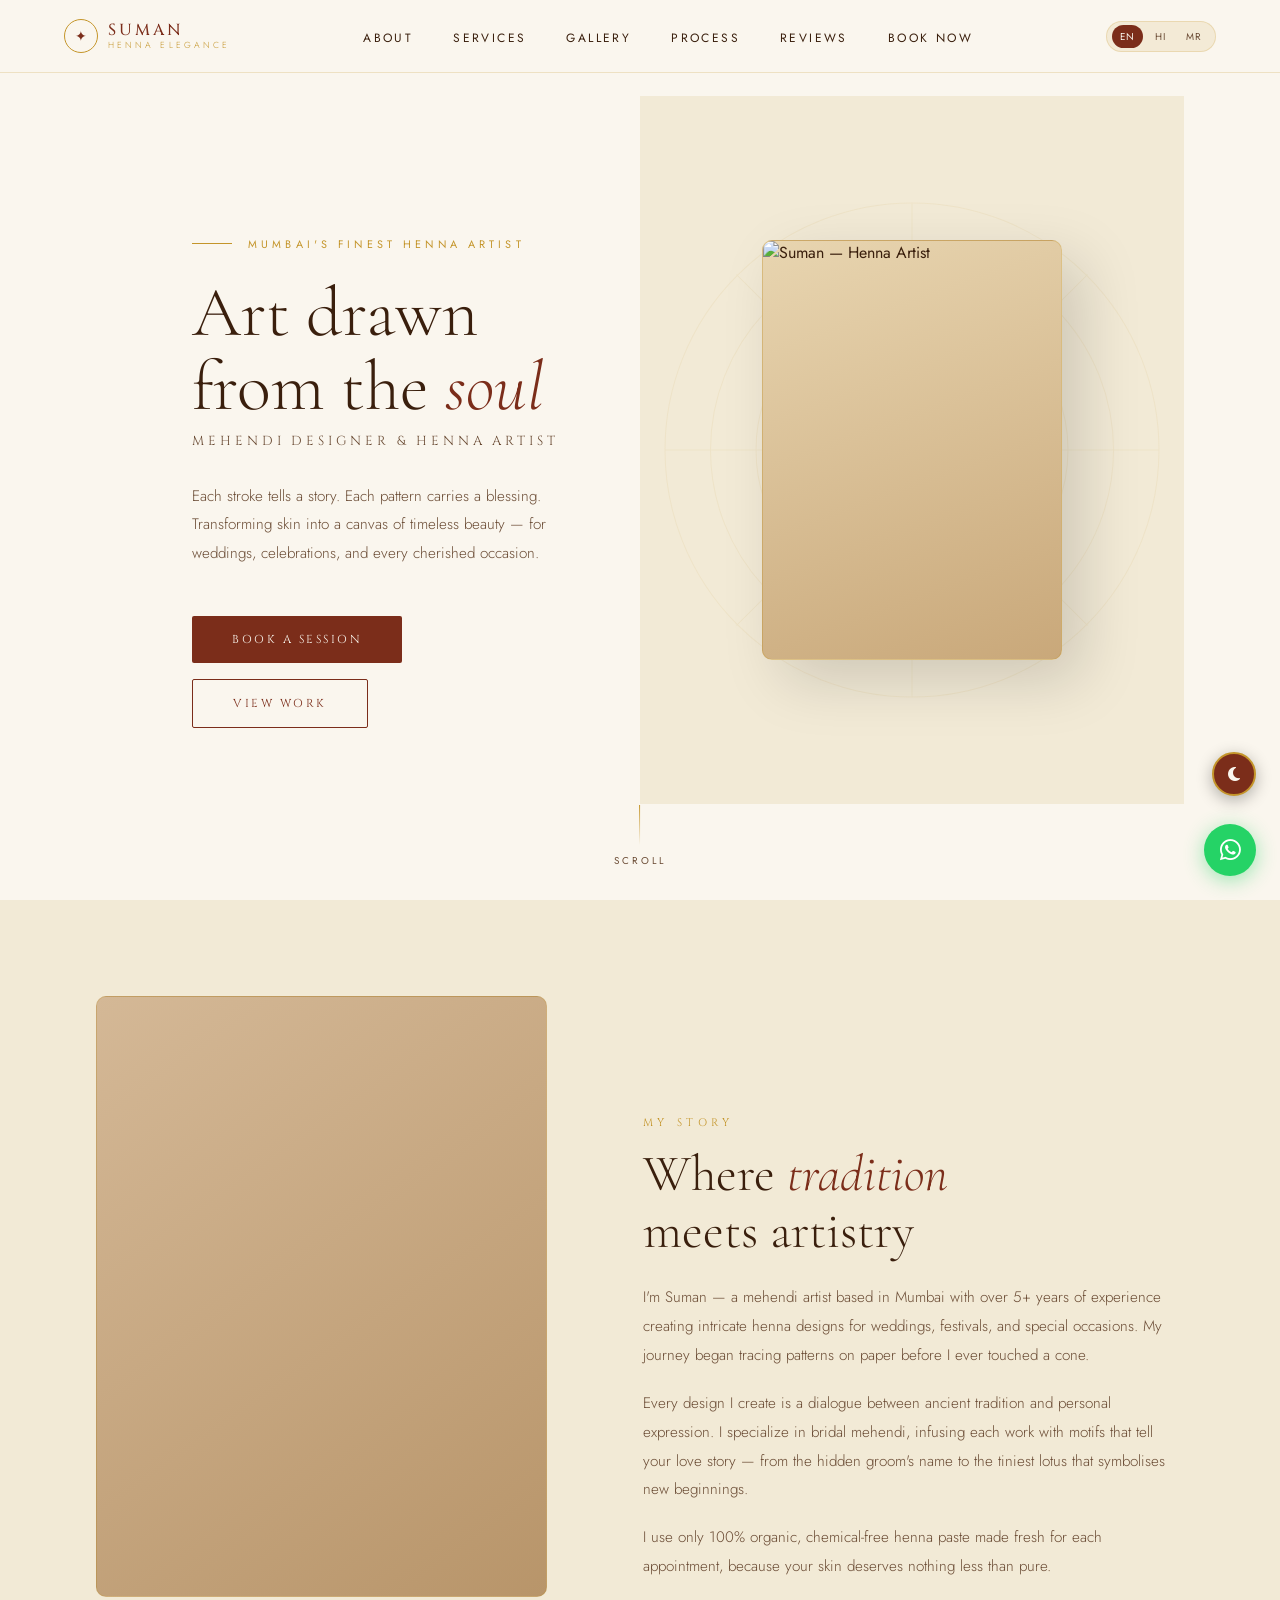
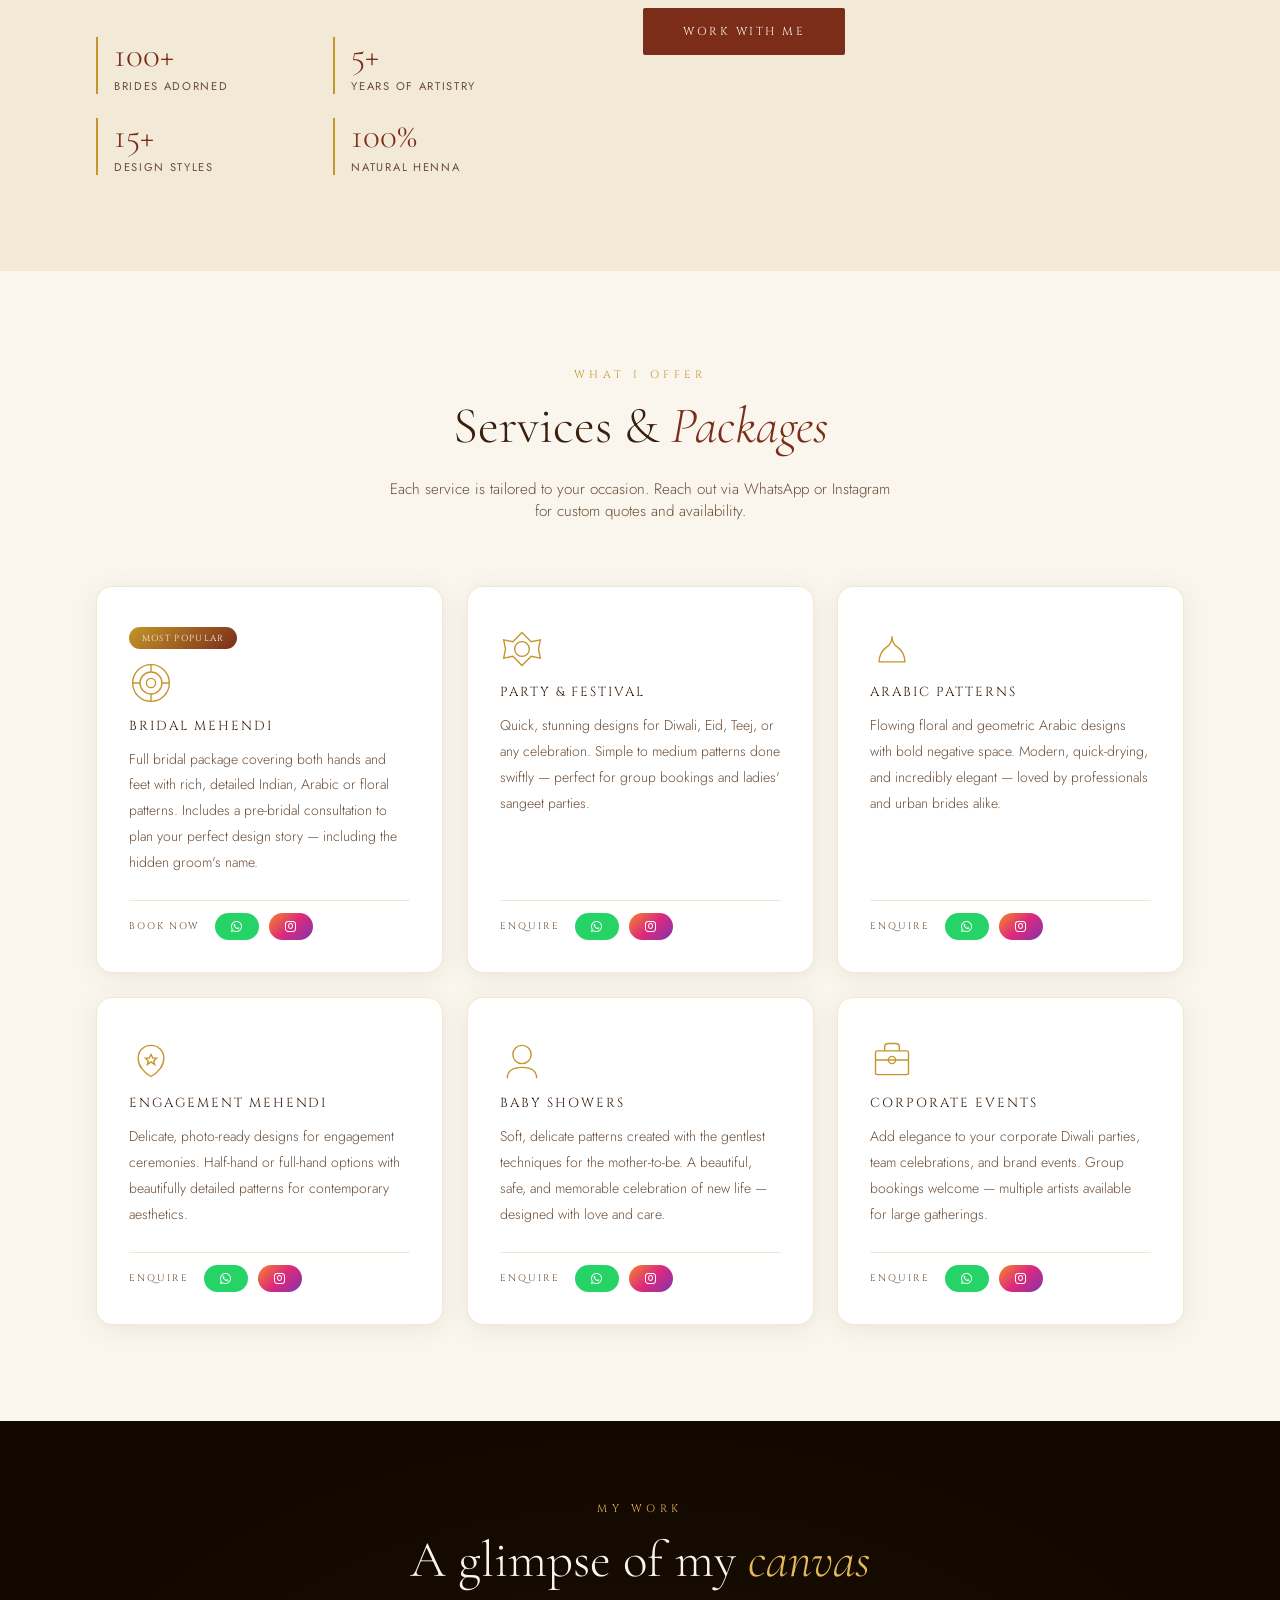
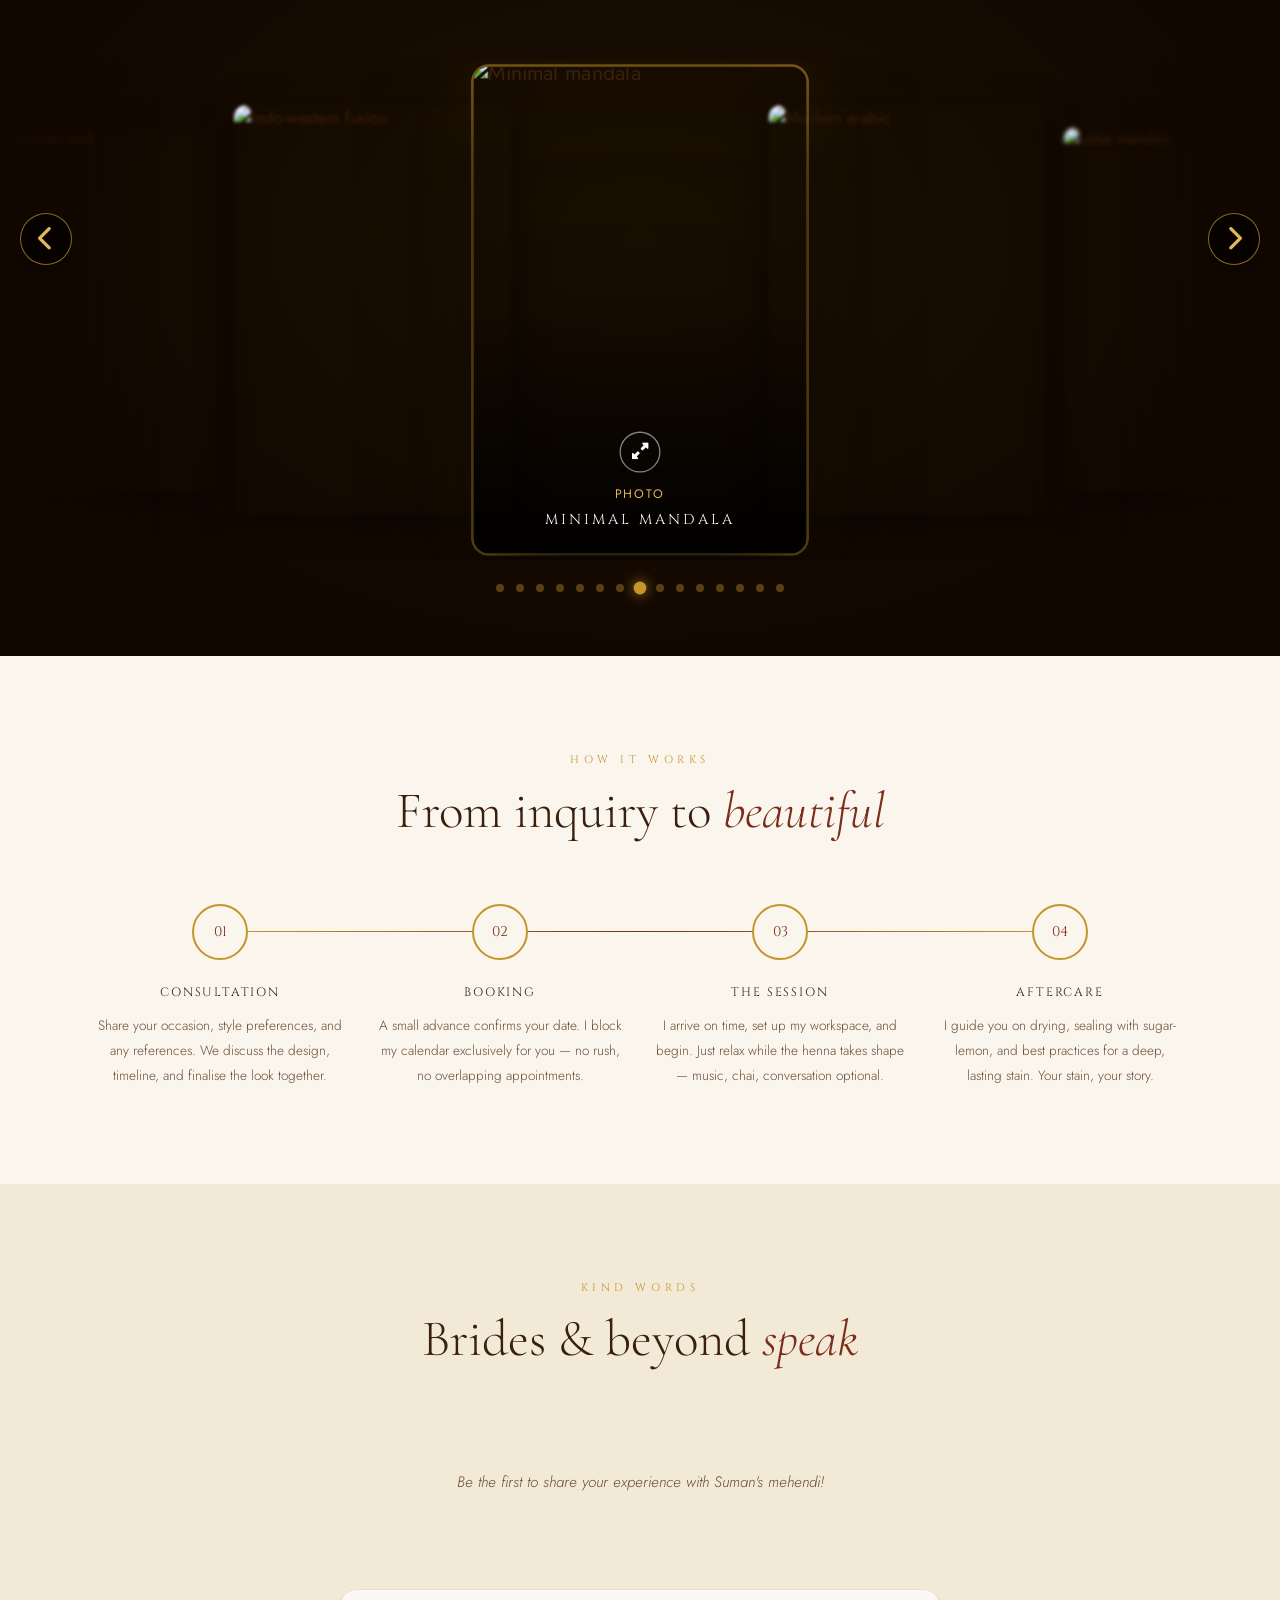
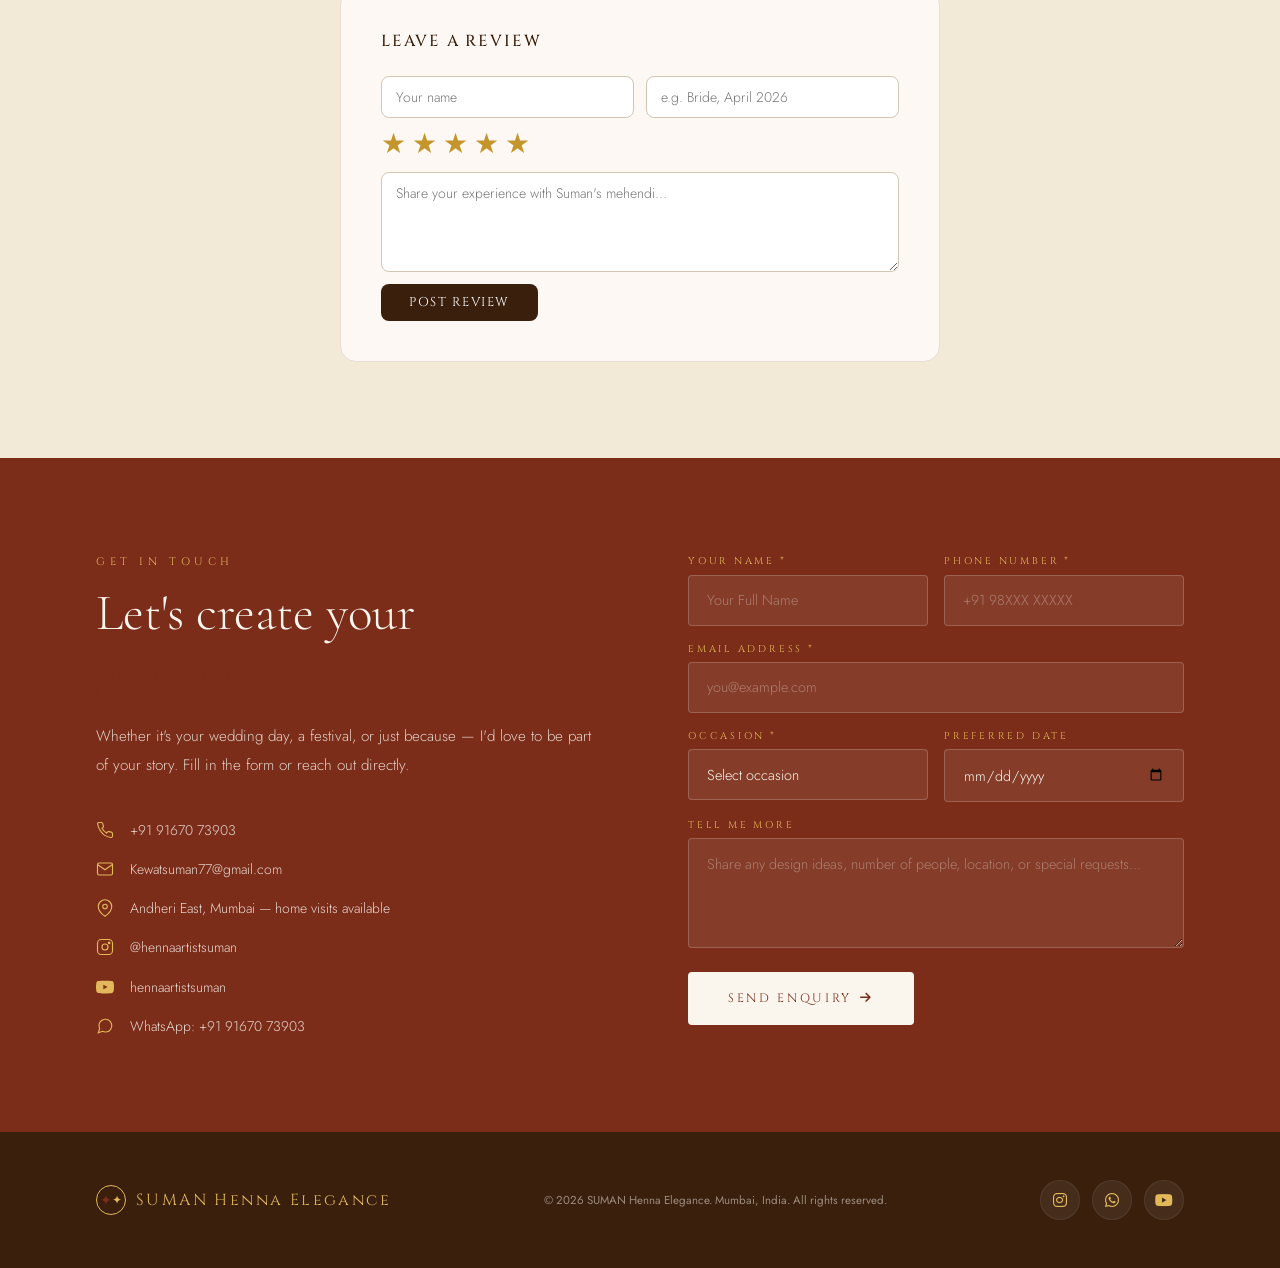
==== commit 88d15ab0: "Update index.html" ====
--- a/index.html
+++ b/index.html
@@ -1,18 +1,17 @@
 <!DOCTYPE html>
 <html lang="en" data-theme="light" data-lang="en">
-
 <head>
   <meta charset="UTF-8">
   <meta name="viewport" content="width=device-width, initial-scale=1.0, viewport-fit=cover">
   <title>SUMAN Henna Elegance — Mumbai's Finest Mehendi Artist</title>
-  <meta name="description"
-    content="Suman is Mumbai's premier bridal mehendi and henna artist. Book now for weddings, engagements, festivals & events.">
+  <meta name="description" content="Suman is Mumbai's premier bridal mehendi and henna artist. Book now for weddings, engagements, festivals & events.">
   <link rel="stylesheet" href="https://cdnjs.cloudflare.com/ajax/libs/font-awesome/6.5.0/css/all.min.css">
-  <link
-    href="https://fonts.googleapis.com/css2?family=Cormorant+Garamond:ital,wght@0,300;0,400;0,500;1,300;1,400&family=Cinzel:wght@400;500&family=Jost:wght@300;400&display=swap"
-    rel="stylesheet">
+  <link href="https://fonts.googleapis.com/css2?family=Cormorant+Garamond:ital,wght@0,300;0,400;0,500;1,300;1,400&family=Cinzel:wght@400;500&family=Jost:wght@300;400&display=swap" rel="stylesheet">
 
   <style>
+    /* ===== CSS RESET ===== */
+    *, *::before, *::after { margin: 0; padding: 0; box-sizing: border-box; }
+
     /* ===== THEMES ===== */
     [data-theme="light"] {
       --ivory: #FAF6EE;
@@ -23,8 +22,8 @@
       --gold-light: #E2B85A;
       --bark: #3A1F0D;
       --warm-gray: #6B4C35;
-      --nav-bg: rgba(250, 246, 238, 0.96);
-      --nav-border: rgba(196, 149, 42, 0.22);
+      --nav-bg: rgba(250,246,238,0.97);
+      --nav-border: rgba(196,149,42,0.22);
       --body-bg: #FAF6EE;
       --about-bg: #F2EAD6;
       --service-bg: #FFFFFF;
@@ -33,7 +32,7 @@
       --test-bg: #F2EAD6;
       --footer-bg: #3A1F0D;
       --footer-logo: #E2B85A;
-      --footer-copy: rgba(250, 246, 238, 0.5);
+      --footer-copy: rgba(250,246,238,0.5);
       --text-primary: #3A1F0D;
       --contact-bg: #7B2D1A;
       --stat-num-color: var(--henna);
@@ -52,8 +51,8 @@
       --testimonials-bg: #F2EAD6;
       --hero-right-bg: #F2EAD6;
       --services-bg: #FAF6EE;
-      --card-shadow: 0 4px 24px rgba(58, 31, 13, 0.08);
-      --card-shadow-hover: 0 12px 40px rgba(58, 31, 13, 0.15)
+      --card-shadow: 0 4px 24px rgba(58,31,13,0.08);
+      --card-shadow-hover: 0 12px 40px rgba(58,31,13,0.15);
     }
 
     [data-theme="dark"] {
@@ -65,8 +64,8 @@
       --gold-light: #E2B85A;
       --bark: #F0E6D3;
       --warm-gray: #C8B49A;
-      --nav-bg: rgba(26, 18, 9, 0.97);
-      --nav-border: rgba(196, 149, 42, 0.3);
+      --nav-bg: rgba(26,18,9,0.97);
+      --nav-border: rgba(196,149,42,0.3);
       --body-bg: #1A1209;
       --about-bg: #221508;
       --service-bg: #2A1A0E;
@@ -75,17 +74,17 @@
       --test-bg: #221508;
       --footer-bg: #0D0804;
       --footer-logo: #E2B85A;
-      --footer-copy: rgba(240, 230, 211, 0.45);
+      --footer-copy: rgba(240,230,211,0.45);
       --text-primary: #F0E6D3;
       --contact-bg: #2A0E06;
       --stat-num-color: var(--henna);
       --test-card-bg: #2A1A0E;
-      --test-border: rgba(196, 149, 42, 0.2);
+      --test-border: rgba(196,149,42,0.2);
       --test-text-color: #D4BFA8;
       --test-author-color: #A88870;
       --review-card-bg: #221508;
       --review-input-bg: #1A1209;
-      --review-input-border: rgba(196, 149, 42, 0.3);
+      --review-input-border: rgba(196,149,42,0.3);
       --review-title-color: #F0E6D3;
       --review-btn-bg: #C4952A;
       --review-btn-hover: #E2B85A;
@@ -94,2189 +93,488 @@
       --testimonials-bg: #221508;
       --hero-right-bg: #221508;
       --services-bg: #1A1209;
-      --card-shadow: 0 4px 24px rgba(0, 0, 0, 0.3);
-      --card-shadow-hover: 0 12px 40px rgba(0, 0, 0, 0.5)
-    }
-
-    *,
-    *::before,
-    *::after {
-      margin: 0;
-      padding: 0;
-      box-sizing: border-box
-    }
-
-    html {
-      scroll-behavior: smooth;
-      font-size: 16px
-    }
+      --card-shadow: 0 4px 24px rgba(0,0,0,0.3);
+      --card-shadow-hover: 0 12px 40px rgba(0,0,0,0.5);
+    }
+
+    html { scroll-behavior: smooth; font-size: 16px; }
 
     body {
       font-family: 'Jost', sans-serif;
       background: var(--ivory);
       color: var(--bark);
       overflow-x: hidden;
-      transition: background .4s, color .4s;
-      -webkit-font-smoothing: antialiased
-    }
-
-    /* LOGO */
-    .site-logo {
-      display: inline-flex;
-      align-items: center;
-      gap: 10px;
-      text-decoration: none
-    }
-
-    .logo-icon {
-      width: 34px;
-      height: 34px;
-      border: 1.5px solid var(--gold);
-      border-radius: 50%;
-      display: flex;
-      align-items: center;
-      justify-content: center;
-      flex-shrink: 0
-    }
-
-    .logo-icon::before {
-      content: '✦';
-      font-size: 14px;
-      color: var(--henna);
-      line-height: 1
-    }
-
-    .logo-text-wrap {
-      display: flex;
-      flex-direction: column;
-      line-height: 1
-    }
-
-    .logo-name {
-      font-family: 'Cinzel', serif;
-      font-size: 1rem;
-      font-weight: 500;
-      letter-spacing: .18em;
-      color: var(--henna);
-      transition: color .3s
-    }
-
-    .logo-sub {
-      font-family: 'Jost', sans-serif;
-      font-size: .55rem;
-      letter-spacing: .35em;
-      text-transform: uppercase;
-      color: var(--gold);
-      font-weight: 300;
-      margin-top: 3px
-    }
-
-    .site-logo:hover .logo-name {
-      color: var(--henna-light);
-      text-shadow: 0 4px 16px rgba(168, 67, 42, .3)
-    }
-
-    /* LANG SWITCHER */
-    .lang-switcher {
-      display: flex;
-      align-items: center;
-      gap: 4px;
-      background: rgba(196, 149, 42, .12);
-      border: 1px solid var(--nav-border);
-      border-radius: 100px;
-      padding: 3px 5px
-    }
-
-    .lang-btn {
-      font-family: 'Jost', sans-serif;
-      font-size: .62rem;
-      font-weight: 400;
-      letter-spacing: .1em;
-      text-transform: uppercase;
-      color: var(--warm-gray);
-      background: none;
-      border: none;
-      cursor: pointer;
-      padding: 4px 8px;
-      border-radius: 100px;
-      transition: all .25s
-    }
-
-    .lang-btn.active,
-    .lang-btn:hover {
-      background: var(--henna);
-      color: #FAF6EE
-    }
-
-    [data-theme="dark"] .lang-btn.active,
-    [data-theme="dark"] .lang-btn:hover {
-      background: var(--gold);
-      color: #1A1209
-    }
-
-    /* FLOAT BUTTONS */
-    .dm-toggle {
-      position: fixed;
-      bottom: calc(6.5rem + env(safe-area-inset-bottom));
-      right: calc(1.5rem + env(safe-area-inset-right));
-      width: 44px;
-      height: 44px;
-      border-radius: 50%;
-      background: var(--henna);
-      border: 2px solid var(--gold);
-      color: #FAF6EE;
-      font-size: 1rem;
-      cursor: pointer;
-      display: flex;
-      align-items: center;
-      justify-content: center;
-      z-index: 999;
-      box-shadow: 0 4px 16px rgba(0, 0, 0, .3);
-      transition: all .3s
-    }
-
-    .dm-toggle:hover {
-      transform: scale(1.1);
-      background: var(--henna-light)
-    }
-
-    .wa-float {
-      position: fixed;
-      bottom: calc(1.5rem + env(safe-area-inset-bottom));
-      right: calc(1.5rem + env(safe-area-inset-right));
-      width: 52px;
-      height: 52px;
-      border-radius: 50%;
-      background: #25d366;
-      color: #fff;
-      font-size: 1.5rem;
-      display: flex;
-      align-items: center;
-      justify-content: center;
-      z-index: 999;
-      box-shadow: 0 4px 20px rgba(37, 211, 102, .45);
-      text-decoration: none;
-      transition: all .3s;
-      animation: waPulse 2.5s ease-in-out infinite
-    }
-
-    .wa-float:hover {
-      transform: scale(1.12)
-    }
-
-    @keyframes waPulse {
-
-      0%,
-      100% {
-        box-shadow: 0 4px 20px rgba(37, 211, 102, .45)
-      }
-
-      50% {
-        box-shadow: 0 4px 32px rgba(37, 211, 102, .75), 0 0 0 8px rgba(37, 211, 102, .1)
-      }
-    }
-
-    /* NAV */
-    nav {
-      position: fixed;
-      top: 0;
-      width: 100%;
-      z-index: 100;
-      display: flex;
-      justify-content: space-between;
-      align-items: center;
-      padding: 1.2rem 4rem;
-      background: var(--nav-bg);
-      -webkit-backdrop-filter: blur(12px);
-      backdrop-filter: blur(12px);
-      border-bottom: 1px solid var(--nav-border);
-      transition: background .4s, padding .3s
-    }
-
-    nav.scrolled {
-      padding: .7rem 4rem
-    }
-
-    .nav-links {
-      display: flex;
-      gap: 2.5rem;
-      list-style: none
-    }
-
-    .nav-links a {
-      font-family: 'Jost', sans-serif;
-      font-weight: 400;
-      font-size: .75rem;
-      letter-spacing: .2em;
-      text-transform: uppercase;
-      color: var(--bark);
-      text-decoration: none;
-      transition: color .3s;
-      position: relative
-    }
-
-    .nav-links a::after {
-      content: '';
-      position: absolute;
-      bottom: -3px;
-      left: 0;
-      width: 0;
-      height: 1px;
-      background: var(--henna);
-      transition: width .3s
-    }
-
-    .nav-links a:hover {
-      color: var(--henna)
-    }
-
-    .nav-links a:hover::after {
-      width: 100%
-    }
-
-    .nav-right {
-      display: flex;
-      align-items: center;
-      gap: 1rem
-    }
-
-    .nav-hamburger {
-      display: none;
-      flex-direction: column;
-      gap: 5px;
-      cursor: pointer;
-      padding: 4px;
-      background: none;
-      border: none
-    }
-
-    .nav-hamburger span {
-      display: block;
-      width: 24px;
-      height: 1.5px;
-      background: var(--bark);
-      transition: all .3s
-    }
-
-    .nav-hamburger.open span:nth-child(1) {
-      transform: translateY(6.5px) rotate(45deg)
-    }
-
-    .nav-hamburger.open span:nth-child(2) {
-      opacity: 0
-    }
-
-    .nav-hamburger.open span:nth-child(3) {
-      transform: translateY(-6.5px) rotate(-45deg)
-    }
-
-    .nav-drawer {
-      position: fixed;
-      top: 0;
-      right: -100%;
-      width: 75%;
-      max-width: 300px;
-      height: 100vh;
-      background: var(--nav-bg);
-      backdrop-filter: blur(16px);
-      border-left: 1px solid var(--nav-border);
-      z-index: 200;
-      display: flex;
-      flex-direction: column;
-      padding: 5rem 2rem 3rem;
-      transition: right .35s;
-      visibility: hidden
-    }
-
-    .nav-drawer.open {
-      right: 0;
-      visibility: visible
-    }
-
-    .nav-drawer li {
-      list-style: none;
-      border-bottom: 1px solid var(--nav-border)
-    }
-
-    .nav-drawer a {
-      display: block;
-      padding: 1rem 0;
-      font-family: 'Cinzel', serif;
-      font-size: .85rem;
-      letter-spacing: .2em;
-      text-transform: uppercase;
-      color: var(--bark);
-      text-decoration: none;
-      transition: color .3s
-    }
-
-    .nav-drawer a:hover {
-      color: var(--henna)
-    }
-
-    .nav-overlay {
-      display: none;
-      position: fixed;
-      inset: 0;
-      background: rgba(0, 0, 0, .4);
-      z-index: 199
-    }
-
-    .nav-overlay.open {
-      display: block
-    }
-
-    .drawer-lang {
-      padding: 1rem 0;
-      display: flex;
-      gap: 8px
-    }
-
-    /* HERO */
-    .hero {
-      min-height: 100vh;
-      display: grid;
-      grid-template-columns: 1fr 1fr;
-      position: relative;
-      overflow: hidden
-    }
-
-    .hero-left {
-      display: flex;
-      flex-direction: column;
-      justify-content: center;
-      padding: 8rem 4rem 4rem 6rem;
-      position: relative;
-      z-index: 2
-    }
-
-    .hero-tag {
-      font-family: 'Jost', sans-serif;
-      font-size: .68rem;
-      letter-spacing: .38em;
-      text-transform: uppercase;
-      color: var(--gold);
-      margin-bottom: 1.5rem;
-      display: flex;
-      align-items: center;
-      gap: 1rem
-    }
-
-    .hero-tag::before {
-      content: '';
-      width: 40px;
-      height: 1px;
-      background: var(--gold);
-      flex-shrink: 0
-    }
-
-    .hero-name {
-      font-family: 'Cormorant Garamond', serif;
-      font-size: clamp(3.2rem, 5.5vw, 5.5rem);
-      font-weight: 300;
-      line-height: 1.05;
-      color: var(--bark);
-      margin-bottom: .5rem
-    }
-
-    .hero-name em {
-      font-style: italic;
-      color: var(--henna)
-    }
-
-    .hero-subtitle {
-      font-family: 'Cinzel', serif;
-      font-size: .82rem;
-      letter-spacing: .3em;
-      color: var(--warm-gray);
-      margin-bottom: 2rem;
-      text-transform: uppercase
-    }
-
-    .hero-desc {
-      font-weight: 300;
-      font-size: .95rem;
-      line-height: 1.9;
-      color: var(--warm-gray);
-      max-width: 380px;
-      margin-bottom: 3rem
-    }
-
-    .btn-primary {
-      display: inline-flex;
-      align-items: center;
-      gap: .5rem;
-      padding: 1rem 2.5rem;
-      background: var(--henna);
-      color: #FAF6EE;
-      font-family: 'Cinzel', serif;
-      font-size: .72rem;
-      letter-spacing: .22em;
-      text-decoration: none;
-      text-transform: uppercase;
-      transition: background .3s, transform .2s;
-      border: none;
-      cursor: pointer
-    }
-
-    .btn-primary:hover {
-      background: var(--henna-light);
-      transform: translateY(-2px)
-    }
-
-    .btn-outline {
-      display: inline-flex;
-      align-items: center;
-      gap: .5rem;
-      padding: 1rem 2.5rem;
-      border: 1px solid var(--henna);
-      color: var(--henna);
-      font-family: 'Cinzel', serif;
-      font-size: .72rem;
-      letter-spacing: .22em;
-      text-decoration: none;
-      text-transform: uppercase;
-      transition: all .3s;
-      cursor: pointer;
-      background: transparent
-    }
-
-    .btn-outline:hover {
-      background: var(--henna);
-      color: #FAF6EE
-    }
-
-    .hero-ctas {
-      display: flex;
-      gap: 1rem;
-      flex-wrap: wrap
-    }
-
-    .hero-right {
-      position: relative;
-      background: var(--hero-right-bg);
-      display: flex;
-      align-items: center;
-      justify-content: center;
-      overflow: hidden;
-      min-height: 320px;
-      transition: background .4s
-    }
-
-    .hero-mandala {
-      position: absolute;
-      width: 520px;
-      height: 520px;
-      opacity: .08;
-      animation: rotate 60s linear infinite
-    }
-
-    @keyframes rotate {
-      to {
-        transform: rotate(360deg)
-      }
-    }
-
-    .hero-photo-wrapper {
-      width: 340px;
-      height: 460px;
-      position: relative;
-      z-index: 2;
-      border: 1px solid rgba(196, 149, 42, .3);
-      border-radius: 10px;
-      box-shadow: 20px 20px 60px rgba(0, 0, 0, .15);
-      overflow: hidden;
-      background: linear-gradient(160deg, #e8d5b0, #c9a87a) 
-      
-    }
-
-    .hero-photo-wrapper img {
-      width: 100%;
-      height: 100%;
-      object-fit: cover;
-      object-position: center top
-      
-    }
-
-    .scroll-indicator {
-      position: absolute;
-      bottom: 2rem;
-      left: 50%;
-      transform: translateX(-50%);
-      display: flex;
-      flex-direction: column;
-      align-items: center;
-      gap: .5rem;
-      z-index: 10;
-      font-size: .62rem;
-      letter-spacing: .3em;
-      text-transform: uppercase;
-      color: var(--warm-gray);
-      font-family: 'Jost', sans-serif
-    }
-
-    .scroll-line {
-      width: 1px;
-      height: 40px;
-      background: linear-gradient(to bottom, var(--gold), transparent);
-      animation: scrollPulse 2s ease-in-out infinite
-    }
-
-    @keyframes scrollPulse {
-
-      0%,
-      100% {
-        opacity: .4
-      }
-
-      50% {
-        opacity: 1
-      }
-    }
-
-    /* SECTIONS */
-    section {
-      padding: 6rem
-    }
-
-    .section-tag {
-      font-family: 'Cinzel', serif;
-      font-size: .68rem;
-      letter-spacing: .42em;
-      text-transform: uppercase;
-      color: var(--gold);
-      margin-bottom: 1rem
-    }
-
-    .section-title {
-      font-family: 'Cormorant Garamond', serif;
-      font-size: clamp(2.2rem, 4vw, 3.5rem);
-      font-weight: 300;
-      line-height: 1.1;
-      color: var(--section-title-color);
-      margin-bottom: 1.5rem
-    }
-
-    .section-title em {
-      font-style: italic;
-      color: var(--henna)
-    }
-
-    /* ABOUT */
-    #about {
-      background: var(--about-bg);
-      display: grid;
-      grid-template-columns: 1fr 1.2fr;
-      gap: 6rem;
-      align-items: center;
-      transition: background .4s
-    }
-
-    .about-img-box {
-      width: 100%;
-      aspect-ratio: 3/4;
-      background: linear-gradient(145deg, #d4b896, #b8956a);
-      border: 1px solid rgba(196, 149, 42, .25);
-      border-radius: 25px;
-      overflow: hidden
-    }
-
-    .about-img-box img {
-      width: 100%;
-      height: 100%;
-      object-fit: cover;
-      object-position: center;
-      display: block
-    }
-
-    .about-stats {
-      display: grid;
-      grid-template-columns: 1fr 1fr;
-      gap: 1.5rem;
-      margin-top: 2.5rem
-    }
-
-    .stat {
-      border-left: 2px solid var(--gold);
-      padding-left: 1rem
-    }
-
-    .stat-num {
-      font-family: 'Cormorant Garamond', serif;
-      font-size: 2.2rem;
-      font-weight: 300;
-      color: var(--stat-num-color);
-      line-height: 1
-    }
-
-    .stat-label {
-      font-size: .7rem;
-      letter-spacing: .15em;
-      text-transform: uppercase;
-      color: var(--warm-gray);
-      margin-top: .35rem
-    }
-
-    .about-text {
-      font-weight: 300;
-      line-height: 1.9;
-      color: var(--warm-gray);
-      font-size: .95rem;
-      margin-bottom: 1.2rem
-    }
-
-    /* SERVICES */
-    #services {
-      background: var(--services-bg);
-      transition: background .4s
-    }
-
-    .services-header {
-      text-align: center;
-      margin-bottom: 4rem
-    }
-
-    .services-grid {
-      display: grid;
-      grid-template-columns: repeat(3, 1fr);
-      gap: 1.5rem
-    }
-
-    .service-card {
-      background: var(--service-bg);
-      border: 1px solid var(--nav-border);
-      border-radius: 16px;
-      padding: 2.5rem 2rem 2rem;
-      position: relative;
-      overflow: hidden;
-      transition: transform .35s, box-shadow .35s, background .4s;
-      display: flex;
-      flex-direction: column;
-      gap: .75rem;
-      box-shadow: var(--card-shadow)
-    }
-
-    .service-card::before {
-      content: '';
-      position: absolute;
-      top: 0;
-      left: 0;
-      width: 100%;
-      height: 3px;
-      background: linear-gradient(to right, var(--gold), var(--henna));
-      transform: scaleX(0);
-      transform-origin: left;
-      transition: transform .4s;
-      border-radius: 16px 16px 0 0
-    }
-
-    .service-card:hover::before {
-      transform: scaleX(1)
-    }
-
-    .service-card:hover {
-      transform: translateY(-6px);
-      box-shadow: var(--card-shadow-hover)
-    }
-
-    .service-icon {
-      width: 44px;
-      height: 44px;
-      color: var(--gold);
-      flex-shrink: 0
-    }
-
-    .service-name {
-      font-family: 'Cinzel', serif;
-      font-size: .82rem;
-      letter-spacing: .15em;
-      color: var(--bark);
-      text-transform: uppercase;
-      margin: 0
-    }
-
-    .service-desc {
-      font-size: .875rem;
-      line-height: 1.85;
-      font-weight: 300;
-      color: var(--warm-gray);
-      flex: 1
-    }
-
-    .service-contact-row {
-      display: flex;
-      align-items: center;
-      gap: 1rem;
-      margin-top: .75rem;
-      padding-top: .75rem;
-      border-top: 1px solid var(--nav-border);
-      flex-wrap: wrap
-    }
-
-    .service-contact-label {
-      font-family: 'Cinzel', serif;
-      font-size: .6rem;
-      letter-spacing: .2em;
-      text-transform: uppercase;
-      color: var(--warm-gray);
-      white-space: nowrap
-    }
-
-    .service-contact-btns {
-      display: flex;
-      gap: .6rem;
-      align-items: center
-    }
-
-    .sc-btn {
-      display: inline-flex;
-      align-items: center;
-      gap: .4rem;
-      padding: .45rem 1rem;
-      border-radius: 100px;
-      font-family: 'Jost', sans-serif;
-      font-size: .72rem;
-      font-weight: 400;
-      letter-spacing: .08em;
-      text-decoration: none;
-      transition: all .25s;
-      white-space: nowrap
-    }
-
-    .sc-btn-wa {
-      background: #25d366;
-      color: #fff
-    }
-
-    .sc-btn-wa:hover {
-      background: #1db954;
-      transform: translateY(-1px);
-      box-shadow: 0 4px 14px rgba(37, 211, 102, .35)
-    }
-
-    .sc-btn-ig {
-      background: linear-gradient(135deg, #f58529, #dd2a7b, #8134af);
-      color: #fff
-    }
-
-    .sc-btn-ig:hover {
-      opacity: .9;
-      transform: translateY(-1px);
-      box-shadow: 0 4px 14px rgba(221, 42, 123, .35)
-    }
-
-    .sc-btn i {
-      font-size: .8rem
-    }
-
-    .service-badge {
-      display: inline-block;
-      background: linear-gradient(135deg, var(--gold), var(--henna));
-      color: #FAF6EE;
-      font-family: 'Cinzel', serif;
-      font-size: .55rem;
-      letter-spacing: .15em;
-      padding: .3rem .8rem;
-      border-radius: 100px;
-      text-transform: uppercase;
-      align-self: flex-start
-    }
-
-    /* GALLERY */
-    #gallery {
-      background: var(--gallery-bg);
-      padding: 5rem 0 4rem;
-      overflow: hidden;
-      position: relative
-    }
-
-    #gallery::before {
-      content: '';
-      position: absolute;
-      inset: 0;
-      background: radial-gradient(ellipse at center, rgba(196, 149, 42, .06) 0%, transparent 70%);
-      pointer-events: none
-    }
-
-    .gallery-header {
-      text-align: center;
-      padding: 0 6rem 3rem
-    }
-
-    .gallery-header .section-tag {
-      color: var(--gold-light)
-    }
-
-    .gallery-header .section-title {
-      color: #FAF6EE
-    }
-
-    .gallery-header .section-title em {
-      color: var(--gold-light)
-    }
-
-    .netflix-slider-wrap {
-      position: relative;
-      width: 100%;
-      overflow: hidden
-    }
-
-    .netflix-slider-track {
-      display: flex;
-      align-items: center;
-      gap: 16px;
-      padding: 60px 0;
-      transition: transform .6s cubic-bezier(.25, .46, .45, .94);
-      will-change: transform
-    }
-
-    .n-card {
-      flex: 0 0 260px;
-      height: 380px;
-      border-radius: 12px;
-      overflow: hidden;
-      position: relative;
-      cursor: pointer;
-      transition: transform .5s cubic-bezier(.25, .46, .45, .94), box-shadow .5s;
-      transform-origin: center center;
-      box-shadow: 0 8px 32px rgba(0, 0, 0, .5)
-    }
-
-    .n-card img,
-    .n-card video {
-      width: 100%;
-      height: 100%;
-      object-fit: cover;
-      display: block;
-      transition: transform .5s
-    }
-
-    .n-card video {
-      pointer-events: none
-    }
-
-    .n-card-overlay {
-      position: absolute;
-      inset: 0;
-      background: linear-gradient(to top, rgba(0, 0, 0, .9) 0%, rgba(0, 0, 0, .2) 50%, transparent 100%);
-      opacity: 0;
-      transition: opacity .4s;
-      display: flex;
-      flex-direction: column;
-      align-items: center;
-      justify-content: flex-end;
-      padding: 1.2rem
-    }
-
-    .n-card-label {
-      font-family: 'Cinzel', serif;
-      font-size: .7rem;
-      letter-spacing: .22em;
-      text-transform: uppercase;
-      color: #fff;
-      text-align: center
-    }
-
-    .n-card-type {
-      font-size: .6rem;
-      letter-spacing: .15em;
-      color: var(--gold-light);
-      text-transform: uppercase;
-      margin-bottom: .3rem;
-      font-family: 'Jost', sans-serif
-    }
-
-    .n-card .expand-icon {
-      width: 32px;
-      height: 32px;
-      border-radius: 50%;
-      border: 1px solid rgba(255, 255, 255, .5);
-      display: flex;
-      align-items: center;
-      justify-content: center;
-      color: #fff;
-      font-size: .8rem;
-      margin-bottom: .6rem;
-      transition: background .3s
-    }
-
-    .n-card:hover .expand-icon {
-      background: rgba(255, 255, 255, .2)
-    }
-
-    .n-card.active {
-      transform: scale(1.28) translateZ(0);
-      z-index: 20;
-      box-shadow: 0 32px 80px rgba(0, 0, 0, .9), 0 0 0 2px rgba(196, 149, 42, .6), 0 0 60px rgba(196, 149, 42, .15)
-    }
-
-    .n-card.active .n-card-overlay {
-      opacity: 1
-    }
-
-    .n-card.active img,
-    .n-card.active video {
-      transform: scale(1.04)
-    }
-
-    .n-card.near-l1 {
-      transform: scale(1.08) translateX(8px) rotateY(-8deg);
-      z-index: 15;
-      filter: blur(2px)
-    }
-
-    .n-card.near-r1 {
-      transform: scale(1.08) translateX(-8px) rotateY(8deg);
-      z-index: 15;
-      filter: blur(2px)
-    }
-
-    .n-card.near-l2 {
-      transform: scale(.96) translateX(4px) rotateY(-4deg);
-      z-index: 10;
-      filter: blur(2px)
-    }
-
-    .n-card.near-r2 {
-      transform: scale(.96) translateX(-4px) rotateY(4deg);
-      z-index: 10;
-      filter: blur(2px)
-    }
-
-    .n-card.far {
-      transform: scale(.88) rotateY(-2deg);
-      z-index: 5;
-      opacity: .7;
-      filter: blur(2px)
-    }
-
-    .n-card.far.is-right {
-      transform: scale(.88) rotateY(2deg)
-    }
-
-    .netflix-slider-wrap::before,
-    .netflix-slider-wrap::after {
-      content: '';
-      position: absolute;
-      top: 0;
-      bottom: 0;
-      width: 160px;
-      z-index: 30;
-      pointer-events: none
-    }
-
-    .netflix-slider-wrap::before {
-      left: 0;
-      background: linear-gradient(to right, var(--gallery-bg), transparent)
-    }
-
-    .netflix-slider-wrap::after {
-      right: 0;
-      background: linear-gradient(to left, var(--gallery-bg), transparent)
-    }
-
-    .gallery-side-arrows {
-      position: absolute;
-      top: 50%;
-      left: 0;
-      right: 0;
-      transform: translateY(-50%);
-      z-index: 40;
-      pointer-events: none;
-      display: flex;
-      justify-content: space-between;
-      padding: 0 20px
-    }
-
-    .gallery-arrow {
-      pointer-events: auto;
-      width: 52px;
-      height: 52px;
-      border-radius: 50%;
-      background: rgba(0, 0, 0, .7);
-      backdrop-filter: blur(8px);
-      border: 1.5px solid rgba(196, 149, 42, .7);
-      color: var(--gold-light);
-      font-size: 1.6rem;
-      cursor: pointer;
-      display: flex;
-      align-items: center;
-      justify-content: center;
-      transition: all .3s;
-      box-shadow: 0 4px 12px rgba(0, 0, 0, .5)
-    }
-
-    .gallery-arrow:hover {
-      background: var(--gold);
-      color: #0a0500;
-      border-color: var(--gold-light);
-      transform: scale(1.15);
-      box-shadow: 0 8px 24px rgba(196, 149, 42, .5)
-    }
-
-    .gallery-dots {
-      display: flex;
-      justify-content: center;
-      gap: 12px;
-      margin-top: 24px;
-      align-items: center
-    }
-
-    .gallery-dot {
-      width: 8px;
-      height: 8px;
-      border-radius: 50%;
-      background: rgba(196, 149, 42, .4);
-      cursor: pointer;
-      transition: all .3s
-    }
-
-    .gallery-dot.active {
-      background: var(--gold);
-      transform: scale(1.6);
-      box-shadow: 0 0 8px rgba(196, 149, 42, .8)
-    }
-
-    .video-badge {
-      position: absolute;
-      top: 10px;
-      right: 10px;
-      background: rgba(196, 149, 42, .85);
-      color: #fff;
-      font-family: 'Cinzel', serif;
-      font-size: .55rem;
-      letter-spacing: .1em;
-      padding: 3px 7px;
-      border-radius: 3px;
-      z-index: 5;
-      display: flex;
-      align-items: center;
-      gap: 4px
-    }
-
-    /* PROCESS */
-    #process {
-      background: var(--process-bg);
-      transition: background .4s
-    }
-
-    .process-header {
-      text-align: center;
-      margin-bottom: 4rem
-    }
-
-    .steps {
-      display: grid;
-      grid-template-columns: repeat(4, 1fr);
-      gap: 2rem;
-      position: relative
-    }
-
-    .steps::before {
-      content: '';
-      position: absolute;
-      top: 27px;
-      left: 14%;
-      width: 72%;
-      height: 1px;
-      background: linear-gradient(to right, var(--gold), var(--henna), var(--gold));
-      z-index: 0
-    }
-
-    .step {
-      text-align: center;
-      position: relative;
-      z-index: 1
-    }
-
-    .step-num {
-      width: 56px;
-      height: 56px;
-      border-radius: 50%;
-      background: var(--step-num-bg);
-      border: 2px solid var(--gold);
-      display: flex;
-      align-items: center;
-      justify-content: center;
-      margin: 0 auto 1.5rem;
-      font-family: 'Cinzel', serif;
-      font-size: .88rem;
-      color: var(--henna);
-      transition: background .4s
-    }
-
-    .step-title {
-      font-family: 'Cinzel', serif;
-      font-size: .76rem;
-      letter-spacing: .15em;
-      text-transform: uppercase;
-      color: var(--bark);
-      margin-bottom: .75rem
-    }
-
-    .step-desc {
-      font-size: .85rem;
-      line-height: 1.85;
-      font-weight: 300;
-      color: var(--warm-gray)
-    }
-
-    /* TESTIMONIALS */
-    #testimonials {
-      background: var(--testimonials-bg);
-      padding: 6rem;
-      transition: background .4s
-    }
-
-    .test-header {
-      text-align: center;
-      margin-bottom: 3.5rem
-    }
-
-    .test-grid {
-      display: grid;
-      grid-template-columns: repeat(auto-fill, minmax(260px, 1fr));
-      gap: 1.5rem;
-      margin-bottom: 3rem
-    }
-
-    .test-card {
-      background: var(--test-card-bg);
-      border: 1px solid var(--test-border);
-      border-radius: 16px;
-      padding: 2rem 1.5rem 1.5rem;
-      position: relative;
-      transition: transform .25s, box-shadow .25s, background .4s, border-color .4s
-    }
-
-    .test-card:hover {
-      transform: translateY(-4px);
-      box-shadow: 0 12px 36px rgba(0, 0, 0, .1)
-    }
-
-    .quote-mark {
-      font-size: 52px;
-      line-height: 1;
-      color: var(--gold);
-      opacity: .35;
-      font-family: 'Cormorant Garamond', serif;
-      position: absolute;
-      top: 10px;
-      left: 16px
-    }
-
-    .test-text {
-      font-size: .875rem;
-      color: var(--test-text-color);
-      line-height: 1.75;
-      margin: 1.5rem 0 1rem;
-      font-weight: 300;
-      transition: color .4s
-    }
-
-    .stars {
-      color: var(--gold);
-      font-size: .9rem;
-      margin-bottom: .5rem;
-      letter-spacing: .1em
-    }
-
-    .test-author {
-      font-size: .8rem;
-      color: var(--test-author-color);
-      font-weight: 400;
-      font-family: 'Cinzel', serif;
-      letter-spacing: .05em
-    }
-
-    .new-badge {
-      display: inline-block;
-      background: rgba(37, 150, 50, .12);
-      color: #2e7d32;
-      font-size: 9px;
-      padding: 2px 7px;
-      border-radius: 20px;
-      margin-left: 6px;
-      vertical-align: middle;
-      font-weight: 600;
-      font-family: 'Jost', sans-serif
-    }
-
-    [data-theme="dark"] .new-badge {
-      background: rgba(37, 150, 50, .2);
-      color: #81c784
-    }
-
-    /* Empty state */
-    .no-reviews {
-      text-align: center;
-      padding: 3rem;
-      color: var(--warm-gray);
-      font-size: .95rem;
-      font-weight: 300;
-      font-style: italic;
-      width: 100%;
-      grid-column: 1/-1
-    }
-
-    /* Review form */
-    .add-review-card {
-      background: var(--review-card-bg);
-      border: 1px solid var(--test-border);
-      border-radius: 16px;
-      padding: 2.5rem;
-      max-width: 600px;
-      margin: 0 auto;
-      transition: background .4s, border-color .4s
-    }
-
-    .add-review-card h3 {
-      font-family: 'Cinzel', serif;
-      font-size: 1rem;
-      letter-spacing: .12em;
-      font-weight: 500;
-      color: var(--review-title-color);
-      margin: 0 0 1.5rem;
-      text-transform: uppercase
-    }
-
-    .review-form-row {
-      display: grid;
-      grid-template-columns: 1fr 1fr;
-      gap: 12px;
-      margin-bottom: 12px
-    }
-
-    .add-review-card input,
-    .add-review-card textarea {
-      width: 100%;
-      padding: 10px 14px;
-      border: 1px solid var(--review-input-border);
-      border-radius: 8px;
-      font-size: .875rem;
-      font-family: 'Jost', sans-serif;
-      font-weight: 300;
-      color: var(--bark);
-      background: var(--review-input-bg);
-      outline: none;
-      transition: border-color .2s, background .4s, color .4s
-    }
-
-    .add-review-card input:focus,
-    .add-review-card textarea:focus {
-      border-color: var(--gold)
-    }
-
-    .add-review-card textarea {
-      resize: vertical;
-      min-height: 100px;
-      margin-bottom: 12px;
-      display: block
-    }
-
-    .star-picker {
-      display: flex;
-      gap: 6px;
-      margin-bottom: 14px
-    }
-
-    .star-picker span {
-      font-size: 28px;
-      cursor: pointer;
-      color: var(--review-input-border);
-      transition: color .15s;
-      line-height: 1;
-      user-select: none
-    }
-
-    .star-picker span.lit {
-      color: var(--gold)
-    }
-
-    .add-review-card button {
-      background: var(--review-btn-bg);
-      color: #fff;
-      border: none;
-      border-radius: 8px;
-      padding: 10px 28px;
-      font-size: .8rem;
-      cursor: pointer;
-      font-family: 'Cinzel', serif;
-      letter-spacing: .12em;
-      text-transform: uppercase;
-      transition: background .2s
-    }
-
-    .add-review-card button:hover {
-      background: var(--review-btn-hover)
-    }
-
-    [data-theme="dark"] .add-review-card button {
-      color: var(--ivory)
-    }
-
-    .toast {
-      display: none;
-      background: rgba(37, 150, 50, .12);
-      color: #2e7d32;
-      border: 1px solid rgba(37, 150, 50, .3);
-      border-radius: 8px;
-      padding: 10px 16px;
-      font-size: .82rem;
-      margin-bottom: 1rem;
-      text-align: center;
-      font-family: 'Jost', sans-serif
-    }
-
-    [data-theme="dark"] .toast {
-      background: rgba(37, 150, 50, .15);
-      color: #81c784
-    }
-
-    /* CONTACT */
-    #contact {
-      background: var(--contact-bg);
-      padding: 6rem;
-      transition: background .4s
-    }
-
-    .contact-inner {
-      display: grid;
-      grid-template-columns: 1fr 1fr;
-      gap: 6rem;
-      align-items: start
-    }
-
-    .contact-left .section-tag {
-      color: var(--gold-light)
-    }
-
-    .contact-left .section-title {
-      color: #FAF6EE
-    }
-
-    .contact-desc {
-      font-weight: 300;
-      line-height: 1.9;
-      color: rgba(250, 246, 238, .8);
-      font-size: .95rem;
-      margin-bottom: 2.5rem
-    }
-
-    .contact-info {
-      display: flex;
-      flex-direction: column;
-      gap: 1.2rem
-    }
-
-    .contact-item {
-      display: flex;
-      align-items: center;
-      gap: 1rem;
-      font-size: .875rem;
-      color: rgba(250, 246, 238, .85);
-      font-weight: 300
-    }
-
-    .contact-item svg {
-      width: 18px;
-      height: 18px;
-      color: var(--gold-light);
-      flex-shrink: 0
-    }
-
-    .contact-item a {
-      color: inherit;
-      text-decoration: none
-    }
-
-    .contact-item a:hover {
-      color: var(--gold-light)
-    }
-
-    .contact-form {
-      display: flex;
-      flex-direction: column;
-      gap: 1rem
-    }
-
-    .form-row {
-      display: grid;
-      grid-template-columns: 1fr 1fr;
-      gap: 1rem
-    }
-
-    .form-group {
-      display: flex;
-      flex-direction: column;
-      gap: .4rem
-    }
-
-    .form-label {
-      font-size: .62rem;
-      letter-spacing: .28em;
-      text-transform: uppercase;
-      color: var(--gold-light);
-      font-family: 'Cinzel', serif
-    }
-
-    .form-input,
-    .form-textarea,
-    .form-select {
-      background: rgba(250, 246, 238, .08);
-      border: 1px solid rgba(250, 246, 238, .2);
-      padding: .9rem 1.1rem;
-      color: #FAF6EE;
-      font-family: 'Jost', sans-serif;
-      font-weight: 300;
-      font-size: .9rem;
-      outline: none;
-      transition: border-color .3s, background .3s;
-      width: 100%;
-      border-radius: 4px
-    }
-
-    .form-input::placeholder,
-    .form-textarea::placeholder {
-      color: rgba(250, 246, 238, .35)
-    }
-
-    .form-input:focus,
-    .form-textarea:focus,
-    .form-select:focus {
-      border-color: var(--gold-light);
-      background: rgba(250, 246, 238, .12)
-    }
-
-    .form-select {
-      color: #FAF6EE;
-      cursor: pointer;
-      appearance: none
-    }
-
-    .form-select option {
-      background: #5c1d0e;
-      color: #FAF6EE
-    }
-
-    .form-textarea {
-      resize: vertical;
-      min-height: 110px
-    }
-
-    .form-submit {
-      background: #FAF6EE;
-      color: var(--henna);
-      border: none;
-      padding: 1.1rem 2.5rem;
-      font-family: 'Cinzel', serif;
-      font-size: .76rem;
-      letter-spacing: .22em;
-      text-transform: uppercase;
-      cursor: pointer;
-      transition: background .3s, transform .2s;
-      align-self: flex-start;
-      margin-top: .5rem;
-      display: flex;
-      align-items: center;
-      gap: .5rem;
-      border-radius: 4px
-    }
-
-    .form-submit:hover {
-      background: var(--cream);
-      transform: translateY(-2px)
-    }
-
-    .form-submit:disabled {
-      opacity: .6;
-      cursor: not-allowed;
-      transform: none
-    }
-
-    .form-status {
-      padding: .9rem 1.2rem;
-      font-size: .85rem;
-      font-family: 'Jost', sans-serif;
-      font-weight: 300;
-      display: none;
-      border-radius: 4px
-    }
-
-    .form-status.success {
-      display: block;
-      background: rgba(37, 211, 102, .12);
-      border: 1px solid rgba(37, 211, 102, .35);
-      color: #a0ffcc
-    }
-
-    .form-status.error {
-      display: block;
-      background: rgba(255, 80, 80, .1);
-      border: 1px solid rgba(255, 80, 80, .3);
-      color: #ffaaaa
-    }
-
-    .form-status.loading {
-      display: block;
-      background: rgba(196, 149, 42, .1);
-      border: 1px solid rgba(196, 149, 42, .3);
-      color: var(--gold-light)
-    }
-
-    /* FOOTER */
-    footer {
-      background: var(--footer-bg);
-      padding: 3rem 6rem;
-      display: flex;
-      justify-content: space-between;
-      align-items: center;
-      flex-wrap: wrap;
-      gap: 1.5rem;
-      transition: background .4s
-    }
-
-    .footer-logo-name {
-      font-family: 'Cinzel', serif;
-      color: var(--footer-logo);
-      font-size: 1rem;
-      letter-spacing: .15em;
-      text-decoration: none;
-      display: inline-block;
-      transition: transform .4s, text-shadow .4s
-    }
-
-    .footer-logo-name:hover {
-      transform: scale(1.02);
-      text-shadow: 0 4px 20px rgba(226, 184, 90, .5)
-    }
-
-    .footer-copy {
-      font-size: .72rem;
-      color: var(--footer-copy);
-      font-weight: 400
-    }
-
-    .footer-socials {
-      display: flex;
-      justify-content: center;
-      gap: 12px
-    }
-
-    .footer-socials a {
-      width: 40px;
-      height: 40px;
-      display: flex;
-      align-items: center;
-      justify-content: center;
-      border-radius: 50%;
-      background: rgba(255, 255, 255, .06);
-      color: var(--gold-light);
-      font-size: 1rem;
-      transition: all .3s;
-      text-decoration: none;
-      border: 1px solid rgba(255, 255, 255, .08)
-    }
-
-    .footer-socials a:hover {
-      transform: translateY(-4px) scale(1.1);
-      color: #fff
-    }
-
-    .footer-socials a:nth-child(1):hover {
-      background: #e1306c;
-      border-color: #e1306c
-    }
-
-    .footer-socials a:nth-child(2):hover {
-      background: #25d366;
-      border-color: #25d366
-    }
-
-    .footer-socials a:nth-child(3):hover {
-      background: #bd081c;
-      border-color: #bd081c
-    }
-
-    /* ANIMATIONS */
-    .fade-in {
-      opacity: 0;
-      transform: translateY(28px);
-      transition: opacity .7s, transform .7s
-    }
-
-    .fade-in.visible {
-      opacity: 1;
-      transform: translateY(0)
-    }
-
-    /* LIGHTBOX */
-    .lightbox {
-      position: fixed;
-      inset: 0;
-      background: rgba(0, 0, 0, .94);
-      z-index: 9999;
-      display: flex;
-      align-items: center;
-      justify-content: center;
-      padding: 2rem;
-      opacity: 0;
-      pointer-events: none;
-      transition: opacity .3s
-    }
-
-    .lightbox.open {
-      opacity: 1;
-      pointer-events: all
-    }
-
-    .lightbox img,
-    .lightbox video {
-      max-width: 90vw;
-      max-height: 88vh;
-      object-fit: contain;
-      border: 1px solid rgba(196, 149, 42, .3);
-      box-shadow: 0 0 80px rgba(0, 0, 0, .6);
-      border-radius: 8px
-    }
-
-    .lightbox video {
-      aspect-ratio: 9/16;
-      background: #000
-    }
-
-    .lightbox-close {
-      position: absolute;
-      top: 1.2rem;
-      right: 1.5rem;
-      color: rgba(255, 255, 255, .7);
-      font-size: 2rem;
-      cursor: pointer;
-      background: none;
-      border: none;
-      line-height: 1;
-      transition: color .2s, transform .2s
-    }
-
-    .lightbox-close:hover {
-      color: #fff;
-      transform: rotate(90deg)
-    }
-
-    .lightbox-caption {
-      position: absolute;
-      bottom: 1.5rem;
-      font-family: 'Cinzel', serif;
-      font-size: .7rem;
-      letter-spacing: .25em;
-      color: rgba(255, 255, 255, .5);
-      text-transform: uppercase
-    }
-
-    .lb-nav-prev,
-    .lb-nav-next {
-      position: absolute;
-      top: 50%;
-      transform: translateY(-50%);
-      color: rgba(255, 255, 255, .6);
-      font-size: 2.5rem;
-      cursor: pointer;
-      background: rgba(0, 0, 0, .4);
-      border: none;
-      padding: 1rem .8rem;
-      border-radius: 8px;
-      transition: all .2s;
-      z-index: 5
-    }
-
-    .lb-nav-prev {
-      left: 1rem
-    }
-
-    .lb-nav-next {
-      right: 1rem
-    }
-
-    .lb-nav-prev:hover,
-    .lb-nav-next:hover {
-      color: #fff;
-      background: rgba(0, 0, 0, .7)
-    }
-
-    /* RESPONSIVE */
-    @media(max-width:1200px) {
-      nav {
-        padding: 1.2rem 2.5rem
-      }
-
-      nav.scrolled {
-        padding: .8rem 2.5rem
-      }
-
-      section {
-        padding: 5rem 3rem
-      }
-
-      #about {
-        gap: 4rem;
-        padding: 5rem 3rem
-      }
-
-      .contact-inner {
-        gap: 4rem
-      }
-
-      footer {
-        padding: 2.5rem 3rem
-      }
-
-      #gallery {
-        padding: 5rem 0 4rem
-      }
-
-      .gallery-header {
-        padding: 0 3rem 3rem
-      }
-
-      #contact {
-        padding: 5rem 3rem
-      }
-
-      #testimonials {
-        padding: 5rem 3rem
-      }
-
-      .hero-left {
-        padding: 8rem 3rem 4rem 4rem
-      }
-
-      .services-grid {
-        grid-template-columns: repeat(2, 1fr)
-      }
-    }
-
-    @media(max-width:900px) {
-      nav {
-        padding: 1rem 1.5rem
-      }
-
-      .nav-links {
-        display: none
-      }
-
-      .nav-hamburger {
-        display: flex
-      }
-
-      .hero {
-        grid-template-columns: 1fr;
-        min-height: auto
-      }
-
-      .hero-left {
-        padding: 7rem 1.5rem 3rem;
-        order: 2
-      }
-
-      .hero-right {
-        order: 1;
-        min-height: 280px
-      }
-
-      .hero-photo-wrapper {
-        width: 200px;
-        height: 280px
-      }
-
-      .scroll-indicator {
-        display: none
-      }
-
-      section {
-        padding: 4rem 1.5rem
-      }
-
-      #about {
-        grid-template-columns: 1fr;
-        gap: 3rem;
-        padding: 4rem 1.5rem
-      }
-
-      .services-grid {
-        grid-template-columns: 1fr
-      }
-
-      .steps {
-        grid-template-columns: repeat(2, 1fr)
-      }
-
-      .steps::before {
-        display: none
-      }
-
-      #testimonials {
-        padding: 4rem 1.5rem
-      }
-
-      .test-grid {
-        grid-template-columns: 1fr
-      }
-
-      .review-form-row {
-        grid-template-columns: 1fr
-      }
-
-      .contact-inner {
-        grid-template-columns: 1fr;
-        gap: 3rem
-      }
-
-      #contact {
-        padding: 4rem 1.5rem
-      }
-
-      .form-row {
-        grid-template-columns: 1fr
-      }
-
-      footer {
-        padding: 2rem 1.5rem;
-        flex-direction: column;
-        text-align: center;
-        gap: 1rem
-      }
-
-      .dm-toggle {
-        bottom: 7.5rem
-      }
-
-      .n-card {
-        flex: 0 0 200px;
-        height: 300px
-      }
-
-      .netflix-slider-wrap::before,
-      .netflix-slider-wrap::after {
-        width: 80px
-      }
-
-      .gallery-arrow {
-        width: 40px;
-        height: 40px;
-        font-size: 1.2rem
-      }
-
-      .gallery-side-arrows {
-        padding: 0 8px
-      }
-
-      .lang-switcher {
-        display: none
-      }
-    }
-
-    @media(max-width:600px) {
-      nav {
-        padding: .9rem 1.2rem
-      }
-
-      .hero-right {
-        min-height: 220px
-      }
-
-      .hero-photo-wrapper {
-        width: 160px;
-        height: 220px
-      }
-
-      .hero-name {
-        font-size: clamp(2.4rem, 9vw, 3.2rem)
-      }
-
-      .hero-ctas {
-        flex-direction: column
-      }
-
-      .btn-primary,
-      .btn-outline {
-        width: 100%;
-        justify-content: center
-      }
-
-      section {
-        padding: 3.5rem 1.2rem
-      }
-
-      #contact {
-        padding: 3.5rem 1.2rem
-      }
-
-      .form-submit {
-        width: 100%;
-        justify-content: center
-      }
-
-      footer {
-        padding: 1.8rem 1.2rem
-      }
-
-      .dm-toggle {
-        bottom: 7rem;
-        right: 1.2rem
-      }
-
-      .wa-float {
-        right: 1.2rem
-      }
-
-      .n-card {
-        flex: 0 0 160px;
-        height: 250px
-      }
-
-      .gallery-header {
-        padding: 0 1.5rem 2rem
-      }
-
-      .netflix-slider-wrap::before,
-      .netflix-slider-wrap::after {
-        width: 40px
-      }
-
-      .gallery-arrow {
-        width: 36px;
-        height: 36px;
-        font-size: 1rem
-      }
-
-      .gallery-side-arrows {
-        padding: 0 5px
-      }
-
-      .service-contact-row {
-        flex-direction: column;
-        align-items: flex-start;
-        gap: .5rem
-      }
-    }
-
-
-    /* ================================
-   🔥 GLOBAL PERFORMANCE BOOST
-================================ */
-    * {
-      -webkit-tap-highlight-color: transparent;
-    }
-
-    img,
-    video {
-      max-width: 100%;
-      height: auto;
-      display: block;
-    }
-
-    /* Smooth GPU acceleration */
-    .service-card,
-    .n-card,
-    .btn-primary,
-    .btn-outline,
-    .footer-socials a,
-    .gallery-arrow {
-      will-change: transform;
-      transform: translateZ(0);
-    }
-
-    /* ================================
-   🔥 BETTER FONT RENDERING MOBILE
-================================ */
-    body {
+      transition: background 0.4s, color 0.4s;
+      -webkit-font-smoothing: antialiased;
       text-rendering: optimizeLegibility;
       -webkit-text-size-adjust: 100%;
     }
 
-    /* ================================
-   🔥 CONTAINER WIDTH CONTROL
-================================ */
-    section,
-    nav,
-    footer {
-      max-width: 1600px;
-      margin-inline: auto;
-    }
-
-    /* ================================
-   🔥 ULTRA RESPONSIVE BREAKPOINTS
-================================ */
-
-    /* 🖥️ Large Screens (1440px+) */
+    img, video { max-width: 100%; display: block; }
+    button, a { touch-action: manipulation; -webkit-tap-highlight-color: transparent; }
+
+    /* ===== SCROLLBAR ===== */
+    ::-webkit-scrollbar { width: 6px; }
+    ::-webkit-scrollbar-track { background: var(--ivory); }
+    ::-webkit-scrollbar-thumb { background: var(--gold); border-radius: 10px; }
+    ::-webkit-scrollbar-thumb:hover { background: var(--henna); }
+
+    /* ===== LOGO ===== */
+    .site-logo { display: inline-flex; align-items: center; gap: 10px; text-decoration: none; }
+    .logo-icon {
+      width: 34px; height: 34px; border: 1.5px solid var(--gold); border-radius: 50%;
+      display: flex; align-items: center; justify-content: center; flex-shrink: 0;
+    }
+    .logo-icon::before { content: '✦'; font-size: 14px; color: var(--henna); line-height: 1; }
+    .logo-text-wrap { display: flex; flex-direction: column; line-height: 1; }
+    .logo-name { font-family: 'Cinzel', serif; font-size: 1rem; font-weight: 500; letter-spacing: .18em; color: var(--henna); transition: color .3s; }
+    .logo-sub { font-family: 'Jost', sans-serif; font-size: .55rem; letter-spacing: .35em; text-transform: uppercase; color: var(--gold); font-weight: 300; margin-top: 3px; }
+    .site-logo:hover .logo-name { color: var(--henna-light); }
+
+    /* ===== LANG SWITCHER ===== */
+    .lang-switcher { display: flex; align-items: center; gap: 4px; background: rgba(196,149,42,.12); border: 1px solid var(--nav-border); border-radius: 100px; padding: 3px 5px; }
+    .lang-btn { font-family: 'Jost', sans-serif; font-size: .62rem; font-weight: 400; letter-spacing: .1em; text-transform: uppercase; color: var(--warm-gray); background: none; border: none; cursor: pointer; padding: 4px 8px; border-radius: 100px; transition: all .25s; }
+    .lang-btn.active, .lang-btn:hover { background: var(--henna); color: #FAF6EE; }
+    [data-theme="dark"] .lang-btn.active, [data-theme="dark"] .lang-btn:hover { background: var(--gold); color: #1A1209; }
+
+    /* ===== FLOAT BUTTONS ===== */
+    .dm-toggle {
+      position: fixed; bottom: calc(6.5rem + env(safe-area-inset-bottom)); right: calc(1.5rem + env(safe-area-inset-right));
+      width: 44px; height: 44px; border-radius: 50%; background: var(--henna); border: 2px solid var(--gold);
+      color: #FAF6EE; font-size: 1rem; cursor: pointer; display: flex; align-items: center; justify-content: center;
+      z-index: 999; box-shadow: 0 4px 16px rgba(0,0,0,.3); transition: all .3s;
+    }
+    .dm-toggle:hover { transform: scale(1.1); background: var(--henna-light); }
+
+    .wa-float {
+      position: fixed; bottom: calc(1.5rem + env(safe-area-inset-bottom)); right: calc(1.5rem + env(safe-area-inset-right));
+      width: 52px; height: 52px; border-radius: 50%; background: #25d366; color: #fff; font-size: 1.5rem;
+      display: flex; align-items: center; justify-content: center; z-index: 999;
+      box-shadow: 0 4px 20px rgba(37,211,102,.45); text-decoration: none; transition: transform .3s;
+      animation: waPulse 2.5s ease-in-out infinite;
+    }
+    .wa-float:hover { transform: scale(1.12); }
+    @keyframes waPulse {
+      0%,100% { box-shadow: 0 4px 20px rgba(37,211,102,.45); }
+      50% { box-shadow: 0 4px 32px rgba(37,211,102,.75), 0 0 0 8px rgba(37,211,102,.1); }
+    }
+
+    /* ===== NAV ===== */
+    nav {
+      position: fixed; top: 0; width: 100%; z-index: 100;
+      display: flex; justify-content: space-between; align-items: center;
+      padding: 1.2rem 4rem; background: var(--nav-bg);
+      -webkit-backdrop-filter: blur(14px); backdrop-filter: blur(14px);
+      border-bottom: 1px solid var(--nav-border); transition: padding .3s, background .4s;
+    }
+    nav.scrolled { padding: .7rem 4rem; }
+    .nav-links { display: flex; gap: 2.5rem; list-style: none; }
+    .nav-links a {
+      font-family: 'Jost', sans-serif; font-weight: 400; font-size: .75rem; letter-spacing: .2em;
+      text-transform: uppercase; color: var(--bark); text-decoration: none; transition: color .3s; position: relative;
+    }
+    .nav-links a::after { content: ''; position: absolute; bottom: -3px; left: 0; width: 0; height: 1px; background: var(--henna); transition: width .3s; }
+    .nav-links a:hover { color: var(--henna); }
+    .nav-links a:hover::after { width: 100%; }
+    .nav-right { display: flex; align-items: center; gap: 1rem; }
+
+    .nav-hamburger { display: none; flex-direction: column; gap: 5px; cursor: pointer; padding: 4px; background: none; border: none; }
+    .nav-hamburger span { display: block; width: 24px; height: 1.5px; background: var(--bark); transition: all .3s; }
+    .nav-hamburger.open span:nth-child(1) { transform: translateY(6.5px) rotate(45deg); }
+    .nav-hamburger.open span:nth-child(2) { opacity: 0; }
+    .nav-hamburger.open span:nth-child(3) { transform: translateY(-6.5px) rotate(-45deg); }
+
+    /* ===== MOBILE DRAWER ===== */
+    .nav-overlay { display: none; position: fixed; inset: 0; background: rgba(0,0,0,.45); z-index: 199; }
+    .nav-overlay.open { display: block; }
+    .nav-drawer {
+      position: fixed; top: 0; right: -100%; width: 75%; max-width: 300px; height: 100vh;
+      background: var(--nav-bg); -webkit-backdrop-filter: blur(16px); backdrop-filter: blur(16px);
+      border-left: 1px solid var(--nav-border); z-index: 200;
+      display: flex; flex-direction: column; padding: 5rem 2rem 3rem;
+      transition: right .35s cubic-bezier(.25,.46,.45,.94); visibility: hidden; overflow-y: auto;
+    }
+    .nav-drawer.open { right: 0; visibility: visible; }
+    .nav-drawer li { list-style: none; border-bottom: 1px solid var(--nav-border); }
+    .nav-drawer a { display: block; padding: 1rem 0; font-family: 'Cinzel', serif; font-size: .85rem; letter-spacing: .2em; text-transform: uppercase; color: var(--bark); text-decoration: none; transition: color .3s; }
+    .nav-drawer a:hover { color: var(--henna); }
+    .drawer-lang { padding: 1rem 0; display: flex; gap: 8px; }
+
+    /* ===== HERO ===== */
+    .hero { min-height: 100svh; display: grid; grid-template-columns: 1fr 1fr; position: relative; overflow: hidden; }
+    .hero-left { display: flex; flex-direction: column; justify-content: center; padding: 8rem 4rem 4rem 6rem; position: relative; z-index: 2; }
+    .hero-tag { font-family: 'Jost', sans-serif; font-size: .68rem; letter-spacing: .38em; text-transform: uppercase; color: var(--gold); margin-bottom: 1.5rem; display: flex; align-items: center; gap: 1rem; }
+    .hero-tag::before { content: ''; width: 40px; height: 1px; background: var(--gold); flex-shrink: 0; }
+    .hero-name { font-family: 'Cormorant Garamond', serif; font-size: clamp(3rem,5.5vw,5.5rem); font-weight: 300; line-height: 1.05; color: var(--bark); margin-bottom: .5rem; }
+    .hero-name em { font-style: italic; color: var(--henna); }
+    .hero-subtitle { font-family: 'Cinzel', serif; font-size: .82rem; letter-spacing: .3em; color: var(--warm-gray); margin-bottom: 2rem; text-transform: uppercase; }
+    .hero-desc { font-weight: 300; font-size: .95rem; line-height: 1.9; color: var(--warm-gray); max-width: 380px; margin-bottom: 3rem; }
+    .hero-ctas { display: flex; gap: 1rem; flex-wrap: wrap; }
+
+    .btn-primary { display: inline-flex; align-items: center; gap: .5rem; padding: 1rem 2.5rem; background: var(--henna); color: #FAF6EE; font-family: 'Cinzel', serif; font-size: .72rem; letter-spacing: .22em; text-decoration: none; text-transform: uppercase; transition: background .3s, transform .2s; border: none; cursor: pointer; border-radius: 2px; }
+    .btn-primary:hover { background: var(--henna-light); transform: translateY(-2px); }
+    .btn-outline { display: inline-flex; align-items: center; gap: .5rem; padding: 1rem 2.5rem; border: 1px solid var(--henna); color: var(--henna); font-family: 'Cinzel', serif; font-size: .72rem; letter-spacing: .22em; text-decoration: none; text-transform: uppercase; transition: all .3s; cursor: pointer; background: transparent; border-radius: 2px; }
+    .btn-outline:hover { background: var(--henna); color: #FAF6EE; }
+
+    .hero-right { position: relative; background: var(--hero-right-bg); display: flex; align-items: center; justify-content: center; overflow: hidden; min-height: 320px; transition: background .4s; }
+    .hero-mandala { position: absolute; width: 520px; height: 520px; opacity: .08; animation: rotate 60s linear infinite; }
+    @keyframes rotate { to { transform: rotate(360deg); } }
+
+    .hero-photo-wrapper {
+      width: 340px; height: 460px; position: relative; z-index: 2;
+      border: 1px solid rgba(196,149,42,.3); border-radius: 10px;
+      box-shadow: 20px 20px 60px rgba(0,0,0,.15); overflow: hidden;
+      background: linear-gradient(160deg,#e8d5b0,#c9a87a);
+    }
+    .hero-photo-wrapper img { width: 100%; height: 100%; object-fit: cover; object-position: center top; }
+
+    .scroll-indicator { position: absolute; bottom: 2rem; left: 50%; transform: translateX(-50%); display: flex; flex-direction: column; align-items: center; gap: .5rem; z-index: 10; font-size: .62rem; letter-spacing: .3em; text-transform: uppercase; color: var(--warm-gray); font-family: 'Jost', sans-serif; }
+    .scroll-line { width: 1px; height: 40px; background: linear-gradient(to bottom, var(--gold), transparent); animation: scrollPulse 2s ease-in-out infinite; }
+    @keyframes scrollPulse { 0%,100% { opacity: .4; } 50% { opacity: 1; } }
+
+    /* ===== SECTIONS ===== */
+    section { padding: 6rem; }
+    .section-tag { font-family: 'Cinzel', serif; font-size: .68rem; letter-spacing: .42em; text-transform: uppercase; color: var(--gold); margin-bottom: 1rem; }
+    .section-title { font-family: 'Cormorant Garamond', serif; font-size: clamp(2rem,4vw,3.5rem); font-weight: 300; line-height: 1.1; color: var(--section-title-color); margin-bottom: 1.5rem; }
+    .section-title em { font-style: italic; color: var(--henna); }
+
+    /* ===== ABOUT ===== */
+    #about { background: var(--about-bg); display: grid; grid-template-columns: 1fr 1.2fr; gap: 6rem; align-items: center; transition: background .4s; }
+    .about-img-box { width: 100%; aspect-ratio: 3/4; background: linear-gradient(145deg,#d4b896,#b8956a); border: 1px solid rgba(196,149,42,.25); border-radius: 10px; overflow: hidden; }
+    .about-img-box img { width: 100%; height: 100%; object-fit: cover; object-position: center; display: block; }
+    .about-stats { display: grid; grid-template-columns: 1fr 1fr; gap: 1.5rem; margin-top: 2.5rem; }
+    .stat { border-left: 2px solid var(--gold); padding-left: 1rem; }
+    .stat-num { font-family: 'Cormorant Garamond', serif; font-size: 2.2rem; font-weight: 300; color: var(--stat-num-color); line-height: 1; }
+    .stat-label { font-size: .7rem; letter-spacing: .15em; text-transform: uppercase; color: var(--warm-gray); margin-top: .35rem; }
+    .about-text { font-weight: 300; line-height: 1.9; color: var(--warm-gray); font-size: .95rem; margin-bottom: 1.2rem; }
+
+    /* ===== SERVICES ===== */
+    #services { background: var(--services-bg); transition: background .4s; }
+    .services-header { text-align: center; margin-bottom: 4rem; }
+    .services-grid { display: grid; grid-template-columns: repeat(3,1fr); gap: 1.5rem; }
+
+    .service-card {
+      background: var(--service-bg); border: 1px solid var(--nav-border); border-radius: 16px;
+      padding: 2.5rem 2rem 2rem; position: relative; overflow: hidden;
+      transition: transform .35s, box-shadow .35s, background .4s;
+      display: flex; flex-direction: column; gap: .75rem; box-shadow: var(--card-shadow);
+    }
+    .service-card::before { content: ''; position: absolute; top: 0; left: 0; width: 100%; height: 3px; background: linear-gradient(to right,var(--gold),var(--henna)); transform: scaleX(0); transform-origin: left; transition: transform .4s; border-radius: 16px 16px 0 0; }
+    .service-card:hover::before { transform: scaleX(1); }
+    .service-card:hover { transform: translateY(-6px); box-shadow: var(--card-shadow-hover); }
+    .service-icon { width: 44px; height: 44px; color: var(--gold); flex-shrink: 0; }
+    .service-name { font-family: 'Cinzel', serif; font-size: .82rem; letter-spacing: .15em; color: var(--bark); text-transform: uppercase; margin: 0; }
+    .service-desc { font-size: .875rem; line-height: 1.85; font-weight: 300; color: var(--warm-gray); flex: 1; }
+    .service-contact-row { display: flex; align-items: center; gap: 1rem; margin-top: .75rem; padding-top: .75rem; border-top: 1px solid var(--nav-border); flex-wrap: wrap; }
+    .service-contact-label { font-family: 'Cinzel', serif; font-size: .6rem; letter-spacing: .2em; text-transform: uppercase; color: var(--warm-gray); white-space: nowrap; }
+    .service-contact-btns { display: flex; gap: .6rem; align-items: center; }
+    .sc-btn { display: inline-flex; align-items: center; gap: .4rem; padding: .45rem 1rem; border-radius: 100px; font-family: 'Jost', sans-serif; font-size: .72rem; font-weight: 400; letter-spacing: .08em; text-decoration: none; transition: all .25s; white-space: nowrap; }
+    .sc-btn-wa { background: #25d366; color: #fff; }
+    .sc-btn-wa:hover { background: #1db954; transform: translateY(-1px); box-shadow: 0 4px 14px rgba(37,211,102,.35); }
+    .sc-btn-ig { background: linear-gradient(135deg,#f58529,#dd2a7b,#8134af); color: #fff; }
+    .sc-btn-ig:hover { opacity: .9; transform: translateY(-1px); }
+    .sc-btn i { font-size: .8rem; }
+    .service-badge { display: inline-block; background: linear-gradient(135deg,var(--gold),var(--henna)); color: #FAF6EE; font-family: 'Cinzel', serif; font-size: .55rem; letter-spacing: .15em; padding: .3rem .8rem; border-radius: 100px; text-transform: uppercase; align-self: flex-start; }
+
+    /* ===== GALLERY ===== */
+    #gallery { background: var(--gallery-bg); padding: 5rem 0 4rem; overflow: hidden; position: relative; }
+    #gallery::before { content: ''; position: absolute; inset: 0; background: radial-gradient(ellipse at center,rgba(196,149,42,.06) 0%,transparent 70%); pointer-events: none; }
+    .gallery-header { text-align: center; padding: 0 6rem 3rem; }
+    .gallery-header .section-tag { color: var(--gold-light); }
+    .gallery-header .section-title { color: #FAF6EE; }
+    .gallery-header .section-title em { color: var(--gold-light); }
+
+    .netflix-slider-wrap { position: relative; width: 100%; overflow: hidden; }
+    .netflix-slider-track { display: flex; align-items: center; gap: 16px; padding: 60px 0; transition: transform .6s cubic-bezier(.25,.46,.45,.94); will-change: transform; }
+
+    .n-card {
+      flex: 0 0 260px; height: 380px; border-radius: 12px; overflow: hidden; position: relative;
+      cursor: pointer; transition: transform .5s cubic-bezier(.25,.46,.45,.94), box-shadow .5s, filter .5s;
+      transform-origin: center center; box-shadow: 0 8px 32px rgba(0,0,0,.5);
+    }
+    .n-card img, .n-card video { width: 100%; height: 100%; object-fit: cover; display: block; transition: transform .5s; }
+    .n-card video { pointer-events: none; }
+    .n-card-overlay { position: absolute; inset: 0; background: linear-gradient(to top,rgba(0,0,0,.9) 0%,rgba(0,0,0,.2) 50%,transparent 100%); opacity: 0; transition: opacity .4s; display: flex; flex-direction: column; align-items: center; justify-content: flex-end; padding: 1.2rem; }
+    .n-card-label { font-family: 'Cinzel', serif; font-size: .7rem; letter-spacing: .22em; text-transform: uppercase; color: #fff; text-align: center; }
+    .n-card-type { font-size: .6rem; letter-spacing: .15em; color: var(--gold-light); text-transform: uppercase; margin-bottom: .3rem; font-family: 'Jost', sans-serif; }
+    .n-card .expand-icon { width: 32px; height: 32px; border-radius: 50%; border: 1px solid rgba(255,255,255,.5); display: flex; align-items: center; justify-content: center; color: #fff; font-size: .8rem; margin-bottom: .6rem; transition: background .3s; }
+    .n-card:hover .expand-icon { background: rgba(255,255,255,.2); }
+
+    .n-card.active { transform: scale(1.28) translateZ(0); z-index: 20; box-shadow: 0 32px 80px rgba(0,0,0,.9), 0 0 0 2px rgba(196,149,42,.6), 0 0 60px rgba(196,149,42,.15); }
+    .n-card.active .n-card-overlay { opacity: 1; }
+    .n-card.active img, .n-card.active video { transform: scale(1.04); }
+    .n-card.near-l1 { transform: scale(1.08) translateX(8px) rotateY(-8deg); z-index: 15; filter: blur(1.5px); }
+    .n-card.near-r1 { transform: scale(1.08) translateX(-8px) rotateY(8deg); z-index: 15; filter: blur(1.5px); }
+    .n-card.near-l2 { transform: scale(.96) translateX(4px) rotateY(-4deg); z-index: 10; filter: blur(2px); }
+    .n-card.near-r2 { transform: scale(.96) translateX(-4px) rotateY(4deg); z-index: 10; filter: blur(2px); }
+    .n-card.far { transform: scale(.88) rotateY(-2deg); z-index: 5; opacity: .7; filter: blur(2px); }
+    .n-card.far.is-right { transform: scale(.88) rotateY(2deg); }
+
+    .netflix-slider-wrap::before, .netflix-slider-wrap::after { content: ''; position: absolute; top: 0; bottom: 0; width: 160px; z-index: 30; pointer-events: none; }
+    .netflix-slider-wrap::before { left: 0; background: linear-gradient(to right,var(--gallery-bg),transparent); }
+    .netflix-slider-wrap::after { right: 0; background: linear-gradient(to left,var(--gallery-bg),transparent); }
+
+    .gallery-side-arrows { position: absolute; top: 50%; left: 0; right: 0; transform: translateY(-50%); z-index: 40; pointer-events: none; display: flex; justify-content: space-between; padding: 0 20px; }
+    .gallery-arrow { pointer-events: auto; width: 52px; height: 52px; border-radius: 50%; background: rgba(0,0,0,.7); -webkit-backdrop-filter: blur(8px); backdrop-filter: blur(8px); border: 1.5px solid rgba(196,149,42,.7); color: var(--gold-light); font-size: 1.6rem; cursor: pointer; display: flex; align-items: center; justify-content: center; transition: all .3s; box-shadow: 0 4px 12px rgba(0,0,0,.5); }
+    .gallery-arrow:hover { background: var(--gold); color: #0a0500; border-color: var(--gold-light); transform: scale(1.15); }
+
+    .gallery-dots { display: flex; justify-content: center; gap: 12px; margin-top: 24px; align-items: center; }
+    .gallery-dot { width: 8px; height: 8px; border-radius: 50%; background: rgba(196,149,42,.4); cursor: pointer; transition: all .3s; border: none; }
+    .gallery-dot.active { background: var(--gold); transform: scale(1.6); box-shadow: 0 0 8px rgba(196,149,42,.8); }
+
+    .video-badge { position: absolute; top: 10px; right: 10px; background: rgba(196,149,42,.85); color: #fff; font-family: 'Cinzel', serif; font-size: .55rem; letter-spacing: .1em; padding: 3px 7px; border-radius: 3px; z-index: 5; display: flex; align-items: center; gap: 4px; }
+
+    /* ===== PROCESS ===== */
+    #process { background: var(--process-bg); transition: background .4s; }
+    .process-header { text-align: center; margin-bottom: 4rem; }
+    .steps { display: grid; grid-template-columns: repeat(4,1fr); gap: 2rem; position: relative; }
+    .steps::before { content: ''; position: absolute; top: 27px; left: 14%; width: 72%; height: 1px; background: linear-gradient(to right,var(--gold),var(--henna),var(--gold)); z-index: 0; }
+    .step { text-align: center; position: relative; z-index: 1; }
+    .step-num { width: 56px; height: 56px; border-radius: 50%; background: var(--step-num-bg); border: 2px solid var(--gold); display: flex; align-items: center; justify-content: center; margin: 0 auto 1.5rem; font-family: 'Cinzel', serif; font-size: .88rem; color: var(--henna); transition: background .4s; }
+    .step-title { font-family: 'Cinzel', serif; font-size: .76rem; letter-spacing: .15em; text-transform: uppercase; color: var(--bark); margin-bottom: .75rem; }
+    .step-desc { font-size: .85rem; line-height: 1.85; font-weight: 300; color: var(--warm-gray); }
+
+    /* ===== TESTIMONIALS ===== */
+    #testimonials { background: var(--testimonials-bg); padding: 6rem; transition: background .4s; }
+    .test-header { text-align: center; margin-bottom: 3.5rem; }
+    .test-grid { display: grid; grid-template-columns: repeat(auto-fill,minmax(260px,1fr)); gap: 1.5rem; margin-bottom: 3rem; }
+
+    .test-card { background: var(--test-card-bg); border: 1px solid var(--test-border); border-radius: 16px; padding: 2rem 1.5rem 1.5rem; position: relative; transition: transform .25s, box-shadow .25s, background .4s, border-color .4s; }
+    .test-card:hover { transform: translateY(-4px); box-shadow: 0 12px 36px rgba(0,0,0,.1); }
+    .quote-mark { font-size: 52px; line-height: 1; color: var(--gold); opacity: .35; font-family: 'Cormorant Garamond', serif; position: absolute; top: 10px; left: 16px; }
+    .test-text { font-size: .875rem; color: var(--test-text-color); line-height: 1.75; margin: 1.5rem 0 1rem; font-weight: 300; transition: color .4s; }
+    .stars { color: var(--gold); font-size: .9rem; margin-bottom: .5rem; letter-spacing: .1em; }
+    .test-author { font-size: .8rem; color: var(--test-author-color); font-weight: 400; font-family: 'Cinzel', serif; letter-spacing: .05em; }
+    .new-badge { display: inline-block; background: rgba(37,150,50,.12); color: #2e7d32; font-size: 9px; padding: 2px 7px; border-radius: 20px; margin-left: 6px; vertical-align: middle; font-weight: 600; font-family: 'Jost', sans-serif; }
+    [data-theme="dark"] .new-badge { background: rgba(37,150,50,.2); color: #81c784; }
+    .no-reviews { text-align: center; padding: 3rem; color: var(--warm-gray); font-size: .95rem; font-weight: 300; font-style: italic; width: 100%; grid-column: 1/-1; }
+
+    /* Review form */
+    .add-review-card { background: var(--review-card-bg); border: 1px solid var(--test-border); border-radius: 16px; padding: 2.5rem; max-width: 600px; margin: 0 auto; transition: background .4s, border-color .4s; }
+    .add-review-card h3 { font-family: 'Cinzel', serif; font-size: 1rem; letter-spacing: .12em; font-weight: 500; color: var(--review-title-color); margin: 0 0 1.5rem; text-transform: uppercase; }
+    .review-form-row { display: grid; grid-template-columns: 1fr 1fr; gap: 12px; margin-bottom: 12px; }
+    .add-review-card input, .add-review-card textarea { width: 100%; padding: 10px 14px; border: 1px solid var(--review-input-border); border-radius: 8px; font-size: .875rem; font-family: 'Jost', sans-serif; font-weight: 300; color: var(--bark); background: var(--review-input-bg); outline: none; transition: border-color .2s, background .4s, color .4s; }
+    .add-review-card input:focus, .add-review-card textarea:focus { border-color: var(--gold); }
+    .add-review-card textarea { resize: vertical; min-height: 100px; margin-bottom: 12px; display: block; }
+    .star-picker { display: flex; gap: 6px; margin-bottom: 14px; }
+    .star-picker span { font-size: 28px; cursor: pointer; color: var(--review-input-border); transition: color .15s; line-height: 1; user-select: none; }
+    .star-picker span.lit { color: var(--gold); }
+    .add-review-card button { background: var(--review-btn-bg); color: #fff; border: none; border-radius: 8px; padding: 10px 28px; font-size: .8rem; cursor: pointer; font-family: 'Cinzel', serif; letter-spacing: .12em; text-transform: uppercase; transition: background .2s; }
+    .add-review-card button:hover { background: var(--review-btn-hover); }
+    [data-theme="dark"] .add-review-card button { color: var(--ivory); }
+    .toast { display: none; background: rgba(37,150,50,.12); color: #2e7d32; border: 1px solid rgba(37,150,50,.3); border-radius: 8px; padding: 10px 16px; font-size: .82rem; margin-bottom: 1rem; text-align: center; font-family: 'Jost', sans-serif; }
+    [data-theme="dark"] .toast { background: rgba(37,150,50,.15); color: #81c784; }
+
+    /* ===== CONTACT ===== */
+    #contact { background: var(--contact-bg); padding: 6rem; transition: background .4s; }
+    .contact-inner { display: grid; grid-template-columns: 1fr 1fr; gap: 6rem; align-items: start; }
+    .contact-left .section-tag { color: var(--gold-light); }
+    .contact-left .section-title { color: #FAF6EE; }
+    .contact-desc { font-weight: 300; line-height: 1.9; color: rgba(250,246,238,.8); font-size: .95rem; margin-bottom: 2.5rem; }
+    .contact-info { display: flex; flex-direction: column; gap: 1.2rem; }
+    .contact-item { display: flex; align-items: center; gap: 1rem; font-size: .875rem; color: rgba(250,246,238,.85); font-weight: 300; }
+    .contact-item svg { width: 18px; height: 18px; color: var(--gold-light); flex-shrink: 0; }
+    .contact-item a { color: inherit; text-decoration: none; }
+    .contact-item a:hover { color: var(--gold-light); }
+
+    .contact-form { display: flex; flex-direction: column; gap: 1rem; }
+    .form-row { display: grid; grid-template-columns: 1fr 1fr; gap: 1rem; }
+    .form-group { display: flex; flex-direction: column; gap: .4rem; }
+    .form-label { font-size: .62rem; letter-spacing: .28em; text-transform: uppercase; color: var(--gold-light); font-family: 'Cinzel', serif; }
+    .form-input, .form-textarea, .form-select { background: rgba(250,246,238,.08); border: 1px solid rgba(250,246,238,.2); padding: .9rem 1.1rem; color: #FAF6EE; font-family: 'Jost', sans-serif; font-weight: 300; font-size: .9rem; outline: none; transition: border-color .3s, background .3s; width: 100%; border-radius: 4px; }
+    .form-input::placeholder, .form-textarea::placeholder { color: rgba(250,246,238,.35); }
+    .form-input:focus, .form-textarea:focus, .form-select:focus { border-color: var(--gold-light); background: rgba(250,246,238,.12); }
+    .form-select { color: #FAF6EE; cursor: pointer; appearance: none; -webkit-appearance: none; }
+    .form-select option { background: #5c1d0e; color: #FAF6EE; }
+    .form-textarea { resize: vertical; min-height: 110px; }
+    .form-submit { background: #FAF6EE; color: var(--henna); border: none; padding: 1.1rem 2.5rem; font-family: 'Cinzel', serif; font-size: .76rem; letter-spacing: .22em; text-transform: uppercase; cursor: pointer; transition: background .3s, transform .2s; align-self: flex-start; margin-top: .5rem; display: flex; align-items: center; gap: .5rem; border-radius: 4px; }
+    .form-submit:hover { background: var(--cream); transform: translateY(-2px); }
+    .form-submit:disabled { opacity: .6; cursor: not-allowed; transform: none; }
+    .form-status { padding: .9rem 1.2rem; font-size: .85rem; font-family: 'Jost', sans-serif; font-weight: 300; display: none; border-radius: 4px; }
+    .form-status.success { display: block; background: rgba(37,211,102,.12); border: 1px solid rgba(37,211,102,.35); color: #a0ffcc; }
+    .form-status.error { display: block; background: rgba(255,80,80,.1); border: 1px solid rgba(255,80,80,.3); color: #ffaaaa; }
+    .form-status.loading { display: block; background: rgba(196,149,42,.1); border: 1px solid rgba(196,149,42,.3); color: var(--gold-light); }
+
+    /* ===== FOOTER ===== */
+    footer { background: var(--footer-bg); padding: 3rem 6rem; display: flex; justify-content: space-between; align-items: center; flex-wrap: wrap; gap: 1.5rem; transition: background .4s; }
+    .footer-logo-name { font-family: 'Cinzel', serif; color: var(--footer-logo); font-size: 1rem; letter-spacing: .15em; text-decoration: none; display: inline-block; transition: transform .4s, text-shadow .4s; }
+    .footer-logo-name:hover { transform: scale(1.02); text-shadow: 0 4px 20px rgba(226,184,90,.5); }
+    .footer-copy { font-size: .72rem; color: var(--footer-copy); font-weight: 400; }
+    .footer-socials { display: flex; justify-content: center; gap: 12px; }
+    .footer-socials a { width: 40px; height: 40px; display: flex; align-items: center; justify-content: center; border-radius: 50%; background: rgba(255,255,255,.06); color: var(--gold-light); font-size: 1rem; transition: all .3s; text-decoration: none; border: 1px solid rgba(255,255,255,.08); }
+    .footer-socials a:hover { transform: translateY(-4px) scale(1.1); color: #fff; }
+    .footer-socials a:nth-child(1):hover { background: #e1306c; border-color: #e1306c; }
+    .footer-socials a:nth-child(2):hover { background: #25d366; border-color: #25d366; }
+    .footer-socials a:nth-child(3):hover { background: #bd081c; border-color: #bd081c; }
+
+    /* ===== ANIMATIONS ===== */
+    .fade-in { opacity: 0; transform: translateY(28px); transition: opacity .7s, transform .7s; }
+    .fade-in.visible { opacity: 1; transform: translateY(0); }
+
+    /* ===== LIGHTBOX ===== */
+    .lightbox { position: fixed; inset: 0; background: rgba(0,0,0,.95); z-index: 9999; display: flex; align-items: center; justify-content: center; padding: 2rem; opacity: 0; pointer-events: none; transition: opacity .3s; }
+    .lightbox.open { opacity: 1; pointer-events: all; }
+    .lightbox img, .lightbox video { max-width: 90vw; max-height: 88vh; object-fit: contain; border: 1px solid rgba(196,149,42,.3); box-shadow: 0 0 80px rgba(0,0,0,.6); border-radius: 8px; }
+    .lightbox video { aspect-ratio: 9/16; background: #000; max-height: 80vh; }
+    .lightbox-close { position: absolute; top: 1.2rem; right: 1.5rem; color: rgba(255,255,255,.7); font-size: 2rem; cursor: pointer; background: none; border: none; line-height: 1; transition: color .2s, transform .2s; z-index: 10; }
+    .lightbox-close:hover { color: #fff; transform: rotate(90deg); }
+    .lightbox-caption { position: absolute; bottom: 1.5rem; font-family: 'Cinzel', serif; font-size: .7rem; letter-spacing: .25em; color: rgba(255,255,255,.5); text-transform: uppercase; }
+    .lb-nav-prev, .lb-nav-next { position: absolute; top: 50%; transform: translateY(-50%); color: rgba(255,255,255,.6); font-size: 2.5rem; cursor: pointer; background: rgba(0,0,0,.4); border: none; padding: 1rem .8rem; border-radius: 8px; transition: all .2s; z-index: 5; }
+    .lb-nav-prev { left: 1rem; }
+    .lb-nav-next { right: 1rem; }
+    .lb-nav-prev:hover, .lb-nav-next:hover { color: #fff; background: rgba(0,0,0,.7); }
+
+    /* ===== RESPONSIVE ===== */
+
+    /* Large (1440px+) */
     @media (min-width: 1440px) {
-      .hero-left {
-        padding-left: 8rem;
-      }
-
-      .hero-photo-wrapper {
-        width: 380px;
-        height: 520px;
-      }
-
-      .services-grid {
-        grid-template-columns: repeat(3, 1fr);
-      }
-    }
-
-    /* 💻 Laptop (1024px - 1439px) */
+      .hero-left { padding-left: 8rem; }
+      .hero-photo-wrapper { width: 380px; height: 520px; }
+      .services-grid { grid-template-columns: repeat(3,1fr); }
+    }
+
+    /* Laptop (1200px - 1439px) */
     @media (max-width: 1439px) {
-      .hero-photo-wrapper {
-        width: 300px;
-        height: 420px;
-      }
-    }
-
-    /* 📱 Tablet Landscape */
+      .hero-photo-wrapper { width: 300px; height: 420px; }
+    }
+
+    @media (max-width: 1200px) {
+      nav { padding: 1.2rem 2.5rem; }
+      nav.scrolled { padding: .8rem 2.5rem; }
+      section { padding: 5rem 3rem; }
+      #about { gap: 4rem; padding: 5rem 3rem; }
+      .contact-inner { gap: 4rem; }
+      footer { padding: 2.5rem 3rem; }
+      #gallery { padding: 5rem 0 4rem; }
+      .gallery-header { padding: 0 3rem 3rem; }
+      #contact { padding: 5rem 3rem; }
+      #testimonials { padding: 5rem 3rem; }
+      .hero-left { padding: 8rem 3rem 4rem 4rem; }
+      .services-grid { grid-template-columns: repeat(2,1fr); }
+    }
+
+    /* Tablet Landscape (1024px) */
     @media (max-width: 1024px) {
-      .hero {
-        gap: 2rem;
-      }
-
-      .hero-left {
-        padding: 6rem 2rem 3rem;
-      }
-
-      .services-grid {
-        grid-template-columns: repeat(2, 1fr);
-      }
-    }
-
-    /* 📱 Tablet Portrait */
+      .hero { gap: 2rem; }
+      .hero-left { padding: 7rem 2.5rem 3rem; }
+      .services-grid { grid-template-columns: repeat(2,1fr); }
+    }
+
+    /* Tablet Portrait (900px) */
+    @media (max-width: 900px) {
+      nav { padding: 1rem 1.5rem; }
+      nav.scrolled { padding: .7rem 1.5rem; }
+      .nav-links { display: none; }
+      .nav-hamburger { display: flex; }
+      .lang-switcher { display: none; }
+
+      .hero { grid-template-columns: 1fr; min-height: auto; }
+      .hero-left { padding: 7rem 1.5rem 3rem; order: 2; }
+      .hero-right { order: 1; min-height: 280px; }
+      .hero-photo-wrapper { width: 200px; height: 280px; }
+      .scroll-indicator { display: none; }
+
+      section { padding: 4rem 1.5rem; }
+      #about { grid-template-columns: 1fr; gap: 3rem; padding: 4rem 1.5rem; }
+      .services-grid { grid-template-columns: 1fr 1fr; }
+      .steps { grid-template-columns: repeat(2,1fr); }
+      .steps::before { display: none; }
+      #testimonials { padding: 4rem 1.5rem; }
+      .test-grid { grid-template-columns: 1fr; }
+      .review-form-row { grid-template-columns: 1fr; }
+      .contact-inner { grid-template-columns: 1fr; gap: 3rem; }
+      #contact { padding: 4rem 1.5rem; }
+      .form-row { grid-template-columns: 1fr; }
+      footer { padding: 2rem 1.5rem; flex-direction: column; text-align: center; gap: 1rem; }
+
+      .dm-toggle { bottom: 7.5rem; }
+      .n-card { flex: 0 0 200px; height: 300px; }
+      .netflix-slider-wrap::before, .netflix-slider-wrap::after { width: 80px; }
+      .gallery-arrow { width: 40px; height: 40px; font-size: 1.2rem; }
+      .gallery-side-arrows { padding: 0 8px; }
+    }
+
+    /* Mobile Large (768px) */
     @media (max-width: 768px) {
-      html {
-        font-size: 15px;
-      }
-
-      .hero-name {
-        line-height: 1.15;
-      }
-
-      .hero-desc {
-        max-width: 100%;
-      }
-
-      .about-stats {
-        grid-template-columns: 1fr;
-      }
-
-      .hero-ctas {
-        gap: .75rem;
-      }
-    }
-
-    /* 📱 Mobile Large (iPhone Pro Max / Android Large) */
+      html { font-size: 15px; }
+      .hero-name { line-height: 1.15; }
+      .hero-desc { max-width: 100%; }
+      .about-stats { grid-template-columns: 1fr 1fr; }
+      .hero-ctas { gap: .75rem; }
+      .services-grid { grid-template-columns: 1fr; }
+    }
+
+    /* Mobile (600px) */
+    @media (max-width: 600px) {
+      nav { padding: .9rem 1.2rem; }
+      nav.scrolled { padding: .6rem 1.2rem; }
+
+      .hero-right { min-height: 220px; }
+      .hero-photo-wrapper { width: 160px; height: 220px; }
+      .hero-name { font-size: clamp(2.2rem,8.5vw,3rem); }
+      .hero-ctas { flex-direction: column; }
+      .btn-primary, .btn-outline { width: 100%; justify-content: center; }
+
+      section { padding: 3.5rem 1.2rem; }
+      #contact { padding: 3.5rem 1.2rem; }
+      #testimonials { padding: 3.5rem 1.2rem; }
+      .form-submit { width: 100%; justify-content: center; }
+      footer { padding: 1.8rem 1.2rem; }
+
+      .dm-toggle { bottom: 7rem; right: 1.2rem; }
+      .wa-float { right: 1.2rem; }
+
+      .n-card { flex: 0 0 160px; height: 250px; }
+      .gallery-header { padding: 0 1.5rem 2rem; }
+      .netflix-slider-wrap::before, .netflix-slider-wrap::after { width: 40px; }
+      .gallery-arrow { width: 36px; height: 36px; font-size: 1rem; }
+      .gallery-side-arrows { padding: 0 5px; }
+      .service-contact-row { flex-direction: column; align-items: flex-start; gap: .5rem; }
+      .about-stats { grid-template-columns: 1fr 1fr; gap: 1rem; }
+    }
+
+    /* Small Mobile (480px) */
     @media (max-width: 480px) {
-      html {
-        font-size: 14.5px;
-      }
-
-      .hero-left {
-        padding: 6rem 1.2rem 2rem;
-      }
-
-      .hero-name {
-        font-size: 2.3rem;
-      }
-
-      .hero-photo-wrapper {
-        width: 150px;
-        height: 200px;
-      }
-
-      .btn-primary,
-      .btn-outline {
-        padding: .9rem 1.5rem;
-        font-size: .7rem;
-      }
-    }
-
-    /* 📱 Small Devices */
+      html { font-size: 14.5px; }
+      .hero-left { padding: 6rem 1.2rem 2rem; }
+      .hero-name { font-size: 2.2rem; }
+      .hero-photo-wrapper { width: 145px; height: 200px; }
+      .btn-primary, .btn-outline { padding: .9rem 1.5rem; font-size: .7rem; }
+      .steps { grid-template-columns: 1fr; }
+    }
+
+    /* Very Small (360px) */
     @media (max-width: 360px) {
-      html {
-        font-size: 13.5px;
-      }
-
-      .hero-name {
-        font-size: 2rem;
-      }
-    }
-
-    /* ================================
-   🔥 IOS SAFE AREA SUPPORT
-================================ */
+      html { font-size: 13.5px; }
+      .hero-name { font-size: 2rem; }
+      .hero-photo-wrapper { width: 130px; height: 185px; }
+    }
+
+    /* iOS safe area */
     body {
       padding-left: env(safe-area-inset-left);
       padding-right: env(safe-area-inset-right);
     }
 
-    /* ================================
-   🔥 TOUCH OPTIMIZATION
-================================ */
-    button,
-    a {
-      touch-action: manipulation;
-    }
-
-    /* ================================
-   🔥 SMOOTH SCROLL FIX (IOS)
-================================ */
-    html {
-      scroll-behavior: smooth;
-    }
-
+    /* GPU acceleration for animated elements */
+    .service-card, .n-card, .btn-primary, .btn-outline, .footer-socials a, .gallery-arrow {
+      will-change: transform;
+    }
+
+    /* Hover fix for touch devices */
+    @media (hover: none) {
+      .service-card:hover { transform: none; box-shadow: var(--card-shadow); }
+      .n-card.near-l1, .n-card.near-r1, .n-card.near-l2, .n-card.near-r2 { filter: none; }
+    }
+
+    /* Reduced motion */
+    @media (prefers-reduced-motion: reduce) {
+      *, *::before, *::after { animation-duration: 0.01ms !important; animation-iteration-count: 1 !important; transition-duration: 0.01ms !important; }
+    }
+
+    /* Smooth scroll iOS fix */
     @supports (-webkit-touch-callout: none) {
-      html {
-        scroll-behavior: auto;
-      }
-    }
-
-    /* ================================
-   🔥 HOVER FIX FOR MOBILE
-================================ */
-    @media (hover: none) {
-
-      .service-card:hover,
-      .n-card:hover,
-      .footer-socials a:hover {
-        transform: none;
-        box-shadow: var(--card-shadow);
-      }
-    }
-
-    /* ================================
-   🔥 SCROLLBAR STYLING (PREMIUM)
-================================ */
-    ::-webkit-scrollbar {
-      width: 8px;
-    }
-
-    ::-webkit-scrollbar-track {
-      background: var(--ivory);
-    }
-
-    ::-webkit-scrollbar-thumb {
-      background: var(--gold);
-      border-radius: 10px;
-    }
-
-    ::-webkit-scrollbar-thumb:hover {
-      background: var(--henna);
-    }
-
-    /* ================================
-   🔥 REDUCE LAG ON ANIMATIONS
-================================ */
-    @media (prefers-reduced-motion: reduce) {
-      * {
-        animation: none !important;
-        transition: none !important;
-      }
+      html { scroll-behavior: auto; }
     }
   </style>
 </head>
@@ -2284,12 +582,12 @@
 <body>
 
   <!-- LIGHTBOX -->
-  <div class="lightbox" id="lightbox" role="dialog" aria-modal="true">
-    <button class="lightbox-close" id="lightboxClose" aria-label="Close">&times;</button>
-    <button class="lb-nav-prev" id="lbPrev">&#8249;</button>
-    <img id="lightboxImg" src="" alt="" style="display:none;">
-    <video id="lightboxVid" controls style="display:none;"></video>
-    <button class="lb-nav-next" id="lbNext">&#8250;</button>
+  <div class="lightbox" id="lightbox" role="dialog" aria-modal="true" aria-label="Image lightbox">
+    <button class="lightbox-close" id="lightboxClose" aria-label="Close lightbox">&times;</button>
+    <button class="lb-nav-prev" id="lbPrev" aria-label="Previous image">&#8249;</button>
+    <img id="lightboxImg" src="" alt="Gallery image" style="display:none;">
+    <video id="lightboxVid" controls playsinline style="display:none;"></video>
+    <button class="lb-nav-next" id="lbNext" aria-label="Next image">&#8250;</button>
     <div class="lightbox-caption" id="lightboxCaption"></div>
   </div>
 
@@ -2299,15 +597,13 @@
   </button>
 
   <!-- WHATSAPP FLOAT -->
-  <a class="wa-float"
-    href="https://wa.me/919167073903?text=Hi%20Suman%2C%20I%20would%20like%20to%20book%20a%20mehendi%20session!"
-    target="_blank" rel="noopener noreferrer" aria-label="Chat on WhatsApp">
+  <a class="wa-float" href="https://wa.me/919167073903?text=Hi%20Suman%2C%20I%20would%20like%20to%20book%20a%20mehendi%20session!" target="_blank" rel="noopener noreferrer" aria-label="Chat on WhatsApp">
     <i class="fab fa-whatsapp"></i>
   </a>
 
-  <!-- MOBILE NAV -->
+  <!-- MOBILE NAV OVERLAY + DRAWER -->
   <div class="nav-overlay" id="navOverlay"></div>
-  <ul class="nav-drawer" id="navDrawer">
+  <ul class="nav-drawer" id="navDrawer" role="navigation" aria-label="Mobile navigation">
     <li><a href="#about" class="drawer-link" data-i18n="nav_about">About</a></li>
     <li><a href="#services" class="drawer-link" data-i18n="nav_services">Services</a></li>
     <li><a href="#gallery" class="drawer-link" data-i18n="nav_gallery">Gallery</a></li>
@@ -2321,16 +617,16 @@
     </li>
   </ul>
 
-  <!-- NAV -->
-  <nav id="mainNav">
-    <a href="#" class="site-logo" aria-label="Suman Henna Elegance">
-      <div class="logo-icon"></div>
+  <!-- NAVBAR -->
+  <nav id="mainNav" role="navigation" aria-label="Main navigation">
+    <a href="#" class="site-logo" aria-label="Suman Henna Elegance — Home">
+      <div class="logo-icon" aria-hidden="true"></div>
       <div class="logo-text-wrap">
         <span class="logo-name">SUMAN</span>
         <span class="logo-sub">Henna Elegance</span>
       </div>
     </a>
-    <ul class="nav-links">
+    <ul class="nav-links" role="list">
       <li><a href="#about" data-i18n="nav_about">About</a></li>
       <li><a href="#services" data-i18n="nav_services">Services</a></li>
       <li><a href="#gallery" data-i18n="nav_gallery">Gallery</a></li>
@@ -2339,12 +635,12 @@
       <li><a href="#contact" data-i18n="nav_book">Book Now</a></li>
     </ul>
     <div class="nav-right">
-      <div class="lang-switcher">
-        <button class="lang-btn active" onclick="setLang('en')">EN</button>
-        <button class="lang-btn" onclick="setLang('hi')">HI</button>
-        <button class="lang-btn" onclick="setLang('mr')">MR</button>
-      </div>
-      <button class="nav-hamburger" id="navHamburger" aria-label="Open navigation" aria-expanded="false">
+      <div class="lang-switcher" role="group" aria-label="Language selector">
+        <button class="lang-btn active" onclick="setLang('en')" aria-label="English">EN</button>
+        <button class="lang-btn" onclick="setLang('hi')" aria-label="Hindi">HI</button>
+        <button class="lang-btn" onclick="setLang('mr')" aria-label="Marathi">MR</button>
+      </div>
+      <button class="nav-hamburger" id="navHamburger" aria-label="Open navigation menu" aria-expanded="false" aria-controls="navDrawer">
         <span></span><span></span><span></span>
       </button>
     </div>
@@ -2356,31 +652,22 @@
       <div class="hero-tag" data-i18n="hero_tag">Mumbai's Finest Henna Artist</div>
       <h1 class="hero-name" data-i18n="hero_title">Art drawn<br>from the <em>soul</em></h1>
       <p class="hero-subtitle" data-i18n="hero_subtitle">Mehendi Designer &amp; Henna Artist</p>
-      <p class="hero-desc" data-i18n="hero_desc">Each stroke tells a story. Each pattern carries a blessing.
-        Transforming skin into a canvas of timeless beauty — for weddings, celebrations, and every cherished occasion.
-      </p>
+      <p class="hero-desc" data-i18n="hero_desc">Each stroke tells a story. Each pattern carries a blessing. Transforming skin into a canvas of timeless beauty — for weddings, celebrations, and every cherished occasion.</p>
       <div class="hero-ctas">
         <a href="#contact" class="btn-primary" data-i18n="hero_cta1">Book a Session</a>
         <a href="#gallery" class="btn-outline" data-i18n="hero_cta2">View Work</a>
       </div>
     </div>
     <div class="hero-right" aria-hidden="true">
-      <svg class="hero-mandala" viewBox="0 0 400 400" xmlns="http://www.w3.org/2000/svg" fill="none" stroke="#C4952A"
-        stroke-width="0.8">
-        <circle cx="200" cy="200" r="190" />
-        <circle cx="200" cy="200" r="155" />
-        <circle cx="200" cy="200" r="120" />
-        <circle cx="200" cy="200" r="85" />
-        <circle cx="200" cy="200" r="50" />
-        <circle cx="200" cy="200" r="20" />
-        <line x1="200" y1="10" x2="200" y2="390" />
-        <line x1="10" y1="200" x2="390" y2="200" />
-        <line x1="65" y1="65" x2="335" y2="335" />
-        <line x1="335" y1="65" x2="65" y2="335" />
+      <svg class="hero-mandala" viewBox="0 0 400 400" xmlns="http://www.w3.org/2000/svg" fill="none" stroke="#C4952A" stroke-width="0.8" aria-hidden="true">
+        <circle cx="200" cy="200" r="190"/><circle cx="200" cy="200" r="155"/>
+        <circle cx="200" cy="200" r="120"/><circle cx="200" cy="200" r="85"/>
+        <circle cx="200" cy="200" r="50"/><circle cx="200" cy="200" r="20"/>
+        <line x1="200" y1="10" x2="200" y2="390"/><line x1="10" y1="200" x2="390" y2="200"/>
+        <line x1="65" y1="65" x2="335" y2="335"/><line x1="335" y1="65" x2="65" y2="335"/>
       </svg>
       <div class="hero-photo-wrapper">
-        <img src="https://uploads.onecompiler.io/44khh99nr/44mkgs7d7/SumaN.jpeg" alt="Suman — Henna Artist"
-          onerror="this.style.display='none'">
+        <img src="https://uploads.onecompiler.io/44khh99nr/44mkgs7d7/SumaN.jpeg" alt="Suman — Henna Artist" loading="eager" onerror="this.parentElement.style.background='linear-gradient(160deg,#e8d5b0,#c9a87a)'">
       </div>
     </div>
     <div class="scroll-indicator" aria-hidden="true">
@@ -2393,39 +680,21 @@
   <section id="about" aria-label="About Suman">
     <div class="about-visual fade-in">
       <div class="about-img-box">
-        <img src="https://uploads.onecompiler.io/44khh99nr/44mkgs7d7/WhatsApp%20Image%20.jpeg" alt="Suman at work"
-          onerror="this.style.display='none'">
+        <img src="https://uploads.onecompiler.io/44khh99nr/44mkgs7d7/WhatsApp%20Image%20.jpeg" alt="Suman at work" loading="lazy" onerror="this.style.display='none'">
       </div>
       <div class="about-stats">
-        <div class="stat">
-          <div class="stat-num">100+</div>
-          <div class="stat-label" data-i18n="stat1">Brides adorned</div>
-        </div>
-        <div class="stat">
-          <div class="stat-num">5+</div>
-          <div class="stat-label" data-i18n="stat2">Years of artistry</div>
-        </div>
-        <div class="stat">
-          <div class="stat-num">15+</div>
-          <div class="stat-label" data-i18n="stat3">Design styles</div>
-        </div>
-        <div class="stat">
-          <div class="stat-num">100%</div>
-          <div class="stat-label" data-i18n="stat4">Natural henna</div>
-        </div>
+        <div class="stat"><div class="stat-num">100+</div><div class="stat-label" data-i18n="stat1">Brides adorned</div></div>
+        <div class="stat"><div class="stat-num">5+</div><div class="stat-label" data-i18n="stat2">Years of artistry</div></div>
+        <div class="stat"><div class="stat-num">15+</div><div class="stat-label" data-i18n="stat3">Design styles</div></div>
+        <div class="stat"><div class="stat-num">100%</div><div class="stat-label" data-i18n="stat4">Natural henna</div></div>
       </div>
     </div>
     <div class="fade-in">
       <div class="section-tag" data-i18n="about_tag">My Story</div>
       <h2 class="section-title" data-i18n="about_title">Where <em>tradition</em><br>meets artistry</h2>
-      <p class="about-text" data-i18n="about_p1">I'm Suman — a mehendi artist based in Mumbai with over 5+ years of
-        experience creating intricate henna designs for weddings, festivals, and special occasions. My journey began
-        tracing patterns on paper before I ever touched a cone.</p>
-      <p class="about-text" data-i18n="about_p2">Every design I create is a dialogue between ancient tradition and
-        personal expression. I specialize in bridal mehendi, infusing each work with motifs that tell your love story —
-        from the hidden groom's name to the tiniest lotus that symbolises new beginnings.</p>
-      <p class="about-text" data-i18n="about_p3">I use only 100% organic, chemical-free henna paste made fresh for each
-        appointment, because your skin deserves nothing less than pure.</p>
+      <p class="about-text" data-i18n="about_p1">I'm Suman — a mehendi artist based in Mumbai with over 5+ years of experience creating intricate henna designs for weddings, festivals, and special occasions. My journey began tracing patterns on paper before I ever touched a cone.</p>
+      <p class="about-text" data-i18n="about_p2">Every design I create is a dialogue between ancient tradition and personal expression. I specialize in bridal mehendi, infusing each work with motifs that tell your love story — from the hidden groom's name to the tiniest lotus that symbolises new beginnings.</p>
+      <p class="about-text" data-i18n="about_p3">I use only 100% organic, chemical-free henna paste made fresh for each appointment, because your skin deserves nothing less than pure.</p>
       <a href="#contact" class="btn-primary" style="margin-top:.5rem;" data-i18n="about_cta">Work with me</a>
     </div>
   </section>
@@ -2435,130 +704,105 @@
     <div class="services-header fade-in">
       <div class="section-tag" data-i18n="services_tag">What I Offer</div>
       <h2 class="section-title" data-i18n="services_title">Services &amp; <em>Packages</em></h2>
-      <p style="font-weight:300;color:var(--warm-gray);font-size:.95rem;max-width:520px;margin:0 auto;"
-        data-i18n="services_sub">Each service is tailored to your occasion. Reach out via WhatsApp or Instagram for
-        custom quotes and availability.</p>
+      <p style="font-weight:300;color:var(--warm-gray);font-size:.95rem;max-width:520px;margin:0 auto;" data-i18n="services_sub">Each service is tailored to your occasion. Reach out via WhatsApp or Instagram for custom quotes and availability.</p>
     </div>
     <div class="services-grid">
 
       <div class="service-card fade-in">
         <span class="service-badge" data-i18n="badge_popular">Most Popular</span>
-        <svg class="service-icon" viewBox="0 0 48 48" fill="none" stroke="currentColor" stroke-width="1.5">
-          <circle cx="24" cy="24" r="20" />
-          <circle cx="24" cy="24" r="12" />
-          <circle cx="24" cy="24" r="5" />
-          <line x1="24" y1="4" x2="24" y2="12" />
-          <line x1="24" y1="36" x2="24" y2="44" />
-          <line x1="4" y1="24" x2="12" y2="24" />
-          <line x1="36" y1="24" x2="44" y2="24" />
+        <svg class="service-icon" viewBox="0 0 48 48" fill="none" stroke="currentColor" stroke-width="1.5" aria-hidden="true">
+          <circle cx="24" cy="24" r="20"/><circle cx="24" cy="24" r="12"/><circle cx="24" cy="24" r="5"/>
+          <line x1="24" y1="4" x2="24" y2="12"/><line x1="24" y1="36" x2="24" y2="44"/>
+          <line x1="4" y1="24" x2="12" y2="24"/><line x1="36" y1="24" x2="44" y2="24"/>
         </svg>
         <div class="service-name" data-i18n="s1_name">Bridal Mehendi</div>
-        <p class="service-desc" data-i18n="s1_desc">Full bridal package covering both hands and feet with rich, detailed
-          Indian, Arabic or floral patterns. Includes a pre-bridal consultation to plan your perfect design story —
-          including the hidden groom's name.</p>
+        <p class="service-desc" data-i18n="s1_desc">Full bridal package covering both hands and feet with rich, detailed Indian, Arabic or floral patterns. Includes a pre-bridal consultation to plan your perfect design story — including the hidden groom's name.</p>
         <div class="service-contact-row">
           <span class="service-contact-label" data-i18n="book_now">Book now</span>
           <div class="service-contact-btns">
-            <a href="https://wa.me/919167073903?text=Hi%20Suman!%20I'd%20like%20to%20book%20Bridal%20Mehendi."
-              target="_blank" rel="noopener" class="sc-btn sc-btn-wa"><i class="fab fa-whatsapp"></i></a>
-            <a href="https://www.instagram.com/hennaartistsuman" target="_blank" rel="noopener"
-              class="sc-btn sc-btn-ig"><i class="fab fa-instagram"></i></a>
+            <a href="https://wa.me/919167073903?text=Hi%20Suman!%20I'd%20like%20to%20book%20Bridal%20Mehendi." target="_blank" rel="noopener" class="sc-btn sc-btn-wa" aria-label="WhatsApp"><i class="fab fa-whatsapp"></i></a>
+            <a href="https://www.instagram.com/hennaartistsuman" target="_blank" rel="noopener" class="sc-btn sc-btn-ig" aria-label="Instagram"><i class="fab fa-instagram"></i></a>
           </div>
         </div>
       </div>
 
       <div class="service-card fade-in">
-        <svg class="service-icon" viewBox="0 0 48 48" fill="none" stroke="currentColor" stroke-width="1.5">
-          <path d="M24 6 L34 16 L44 14 L42 24 L44 34 L34 32 L24 42 L14 32 L4 34 L6 24 L4 14 L14 16 Z" />
-          <circle cx="24" cy="24" r="8" />
+        <svg class="service-icon" viewBox="0 0 48 48" fill="none" stroke="currentColor" stroke-width="1.5" aria-hidden="true">
+          <path d="M24 6 L34 16 L44 14 L42 24 L44 34 L34 32 L24 42 L14 32 L4 34 L6 24 L4 14 L14 16 Z"/>
+          <circle cx="24" cy="24" r="8"/>
         </svg>
         <div class="service-name" data-i18n="s2_name">Party &amp; Festival</div>
-        <p class="service-desc" data-i18n="s2_desc">Quick, stunning designs for Diwali, Eid, Teej, or any celebration.
-          Simple to medium patterns done swiftly — perfect for group bookings and ladies' sangeet parties.</p>
+        <p class="service-desc" data-i18n="s2_desc">Quick, stunning designs for Diwali, Eid, Teej, or any celebration. Simple to medium patterns done swiftly — perfect for group bookings and ladies' sangeet parties.</p>
         <div class="service-contact-row">
           <span class="service-contact-label" data-i18n="enquire">Enquire</span>
           <div class="service-contact-btns">
-            <a href="https://wa.me/919167073903?text=Hi%20Suman!%20I'm%20interested%20in%20Party%20%26%20Festival%20mehendi."
-              target="_blank" rel="noopener" class="sc-btn sc-btn-wa"><i class="fab fa-whatsapp"></i></a>
-            <a href="https://www.instagram.com/hennaartistsuman" target="_blank" rel="noopener"
-              class="sc-btn sc-btn-ig"><i class="fab fa-instagram"></i></a>
+            <a href="https://wa.me/919167073903?text=Hi%20Suman!%20I'm%20interested%20in%20Party%20%26%20Festival%20mehendi." target="_blank" rel="noopener" class="sc-btn sc-btn-wa" aria-label="WhatsApp"><i class="fab fa-whatsapp"></i></a>
+            <a href="https://www.instagram.com/hennaartistsuman" target="_blank" rel="noopener" class="sc-btn sc-btn-ig" aria-label="Instagram"><i class="fab fa-instagram"></i></a>
           </div>
         </div>
       </div>
 
       <div class="service-card fade-in">
-        <svg class="service-icon" viewBox="0 0 48 48" fill="none" stroke="currentColor" stroke-width="1.5">
-          <path d="M10 38 Q10 28 18 22 Q24 18 24 10 Q24 18 30 22 Q38 28 38 38 L10 38Z" />
+        <svg class="service-icon" viewBox="0 0 48 48" fill="none" stroke="currentColor" stroke-width="1.5" aria-hidden="true">
+          <path d="M10 38 Q10 28 18 22 Q24 18 24 10 Q24 18 30 22 Q38 28 38 38 L10 38Z"/>
         </svg>
         <div class="service-name" data-i18n="s3_name">Arabic Patterns</div>
-        <p class="service-desc" data-i18n="s3_desc">Flowing floral and geometric Arabic designs with bold negative
-          space. Modern, quick-drying, and incredibly elegant — loved by professionals and urban brides alike.</p>
+        <p class="service-desc" data-i18n="s3_desc">Flowing floral and geometric Arabic designs with bold negative space. Modern, quick-drying, and incredibly elegant — loved by professionals and urban brides alike.</p>
         <div class="service-contact-row">
           <span class="service-contact-label" data-i18n="enquire">Enquire</span>
           <div class="service-contact-btns">
-            <a href="https://wa.me/919167073903?text=Hi%20Suman!%20I'd%20love%20to%20know%20more%20about%20Arabic%20Mehendi."
-              target="_blank" rel="noopener" class="sc-btn sc-btn-wa"><i class="fab fa-whatsapp"></i></a>
-            <a href="https://www.instagram.com/hennaartistsuman" target="_blank" rel="noopener"
-              class="sc-btn sc-btn-ig"><i class="fab fa-instagram"></i></a>
+            <a href="https://wa.me/919167073903?text=Hi%20Suman!%20I'd%20love%20to%20know%20more%20about%20Arabic%20Mehendi." target="_blank" rel="noopener" class="sc-btn sc-btn-wa" aria-label="WhatsApp"><i class="fab fa-whatsapp"></i></a>
+            <a href="https://www.instagram.com/hennaartistsuman" target="_blank" rel="noopener" class="sc-btn sc-btn-ig" aria-label="Instagram"><i class="fab fa-instagram"></i></a>
           </div>
         </div>
       </div>
 
       <div class="service-card fade-in">
-        <svg class="service-icon" viewBox="0 0 48 48" fill="none" stroke="currentColor" stroke-width="1.5">
-          <path d="M24 8 C16 8 10 14 10 22 C10 30 16 38 24 42 C32 38 38 30 38 22 C38 14 32 8 24 8Z" />
-          <path d="M24 18 L26 22 L30 22 L27 25 L28 29 L24 26 L20 29 L21 25 L18 22 L22 22 Z" />
+        <svg class="service-icon" viewBox="0 0 48 48" fill="none" stroke="currentColor" stroke-width="1.5" aria-hidden="true">
+          <path d="M24 8 C16 8 10 14 10 22 C10 30 16 38 24 42 C32 38 38 30 38 22 C38 14 32 8 24 8Z"/>
+          <path d="M24 18 L26 22 L30 22 L27 25 L28 29 L24 26 L20 29 L21 25 L18 22 L22 22 Z"/>
         </svg>
         <div class="service-name" data-i18n="s4_name">Engagement Mehendi</div>
-        <p class="service-desc" data-i18n="s4_desc">Delicate, photo-ready designs for engagement ceremonies. Half-hand
-          or full-hand options with beautifully detailed patterns for contemporary aesthetics.</p>
+        <p class="service-desc" data-i18n="s4_desc">Delicate, photo-ready designs for engagement ceremonies. Half-hand or full-hand options with beautifully detailed patterns for contemporary aesthetics.</p>
         <div class="service-contact-row">
           <span class="service-contact-label" data-i18n="enquire">Enquire</span>
           <div class="service-contact-btns">
-            <a href="https://wa.me/919167073903?text=Hi%20Suman!%20I'm%20looking%20for%20Engagement%20Mehendi."
-              target="_blank" rel="noopener" class="sc-btn sc-btn-wa"><i class="fab fa-whatsapp"></i></a>
-            <a href="https://www.instagram.com/hennaartistsuman" target="_blank" rel="noopener"
-              class="sc-btn sc-btn-ig"><i class="fab fa-instagram"></i></a>
+            <a href="https://wa.me/919167073903?text=Hi%20Suman!%20I'm%20looking%20for%20Engagement%20Mehendi." target="_blank" rel="noopener" class="sc-btn sc-btn-wa" aria-label="WhatsApp"><i class="fab fa-whatsapp"></i></a>
+            <a href="https://www.instagram.com/hennaartistsuman" target="_blank" rel="noopener" class="sc-btn sc-btn-ig" aria-label="Instagram"><i class="fab fa-instagram"></i></a>
           </div>
         </div>
       </div>
 
       <div class="service-card fade-in">
-        <svg class="service-icon" viewBox="0 0 48 48" fill="none" stroke="currentColor" stroke-width="1.5">
-          <circle cx="24" cy="18" r="10" />
-          <path d="M8 44 Q8 32 24 32 Q40 32 40 44" />
+        <svg class="service-icon" viewBox="0 0 48 48" fill="none" stroke="currentColor" stroke-width="1.5" aria-hidden="true">
+          <circle cx="24" cy="18" r="10"/>
+          <path d="M8 44 Q8 32 24 32 Q40 32 40 44"/>
         </svg>
         <div class="service-name" data-i18n="s5_name">Baby Showers</div>
-        <p class="service-desc" data-i18n="s5_desc">Soft, delicate patterns created with the gentlest techniques for the
-          mother-to-be. A beautiful, safe, and memorable celebration of new life — designed with love and care.</p>
+        <p class="service-desc" data-i18n="s5_desc">Soft, delicate patterns created with the gentlest techniques for the mother-to-be. A beautiful, safe, and memorable celebration of new life — designed with love and care.</p>
         <div class="service-contact-row">
           <span class="service-contact-label" data-i18n="enquire">Enquire</span>
           <div class="service-contact-btns">
-            <a href="https://wa.me/919167073903?text=Hi%20Suman!%20I'd%20like%20to%20book%20mehendi%20for%20a%20Baby%20Shower."
-              target="_blank" rel="noopener" class="sc-btn sc-btn-wa"><i class="fab fa-whatsapp"></i></a>
-            <a href="https://www.instagram.com/hennaartistsuman" target="_blank" rel="noopener"
-              class="sc-btn sc-btn-ig"><i class="fab fa-instagram"></i></a>
+            <a href="https://wa.me/919167073903?text=Hi%20Suman!%20I'd%20like%20to%20book%20mehendi%20for%20a%20Baby%20Shower." target="_blank" rel="noopener" class="sc-btn sc-btn-wa" aria-label="WhatsApp"><i class="fab fa-whatsapp"></i></a>
+            <a href="https://www.instagram.com/hennaartistsuman" target="_blank" rel="noopener" class="sc-btn sc-btn-ig" aria-label="Instagram"><i class="fab fa-instagram"></i></a>
           </div>
         </div>
       </div>
 
       <div class="service-card fade-in">
-        <svg class="service-icon" viewBox="0 0 48 48" fill="none" stroke="currentColor" stroke-width="1.5">
-          <rect x="6" y="14" width="36" height="26" rx="2" />
-          <path d="M16 14 V10 Q16 6 20 6 H28 Q32 6 32 10 V14" />
-          <line x1="6" y1="24" x2="42" y2="24" />
-          <circle cx="24" cy="24" r="4" />
+        <svg class="service-icon" viewBox="0 0 48 48" fill="none" stroke="currentColor" stroke-width="1.5" aria-hidden="true">
+          <rect x="6" y="14" width="36" height="26" rx="2"/>
+          <path d="M16 14 V10 Q16 6 20 6 H28 Q32 6 32 10 V14"/>
+          <line x1="6" y1="24" x2="42" y2="24"/>
+          <circle cx="24" cy="24" r="4"/>
         </svg>
         <div class="service-name" data-i18n="s6_name">Corporate Events</div>
-        <p class="service-desc" data-i18n="s6_desc">Add elegance to your corporate Diwali parties, team celebrations,
-          and brand events. Group bookings welcome — multiple artists available for large gatherings.</p>
+        <p class="service-desc" data-i18n="s6_desc">Add elegance to your corporate Diwali parties, team celebrations, and brand events. Group bookings welcome — multiple artists available for large gatherings.</p>
         <div class="service-contact-row">
           <span class="service-contact-label" data-i18n="enquire">Enquire</span>
           <div class="service-contact-btns">
-            <a href="https://wa.me/919167073903?text=Hi%20Suman!%20I'm%20planning%20a%20Corporate%20Event%20and%20would%20like%20to%20book%20mehendi."
-              target="_blank" rel="noopener" class="sc-btn sc-btn-wa"><i class="fab fa-whatsapp"></i></a>
-            <a href="https://www.instagram.com/hennaartistsuman" target="_blank" rel="noopener"
-              class="sc-btn sc-btn-ig"><i class="fab fa-instagram"></i></a>
+            <a href="https://wa.me/919167073903?text=Hi%20Suman!%20I'm%20planning%20a%20Corporate%20Event%20and%20would%20like%20to%20book%20mehendi." target="_blank" rel="noopener" class="sc-btn sc-btn-wa" aria-label="WhatsApp"><i class="fab fa-whatsapp"></i></a>
+            <a href="https://www.instagram.com/hennaartistsuman" target="_blank" rel="noopener" class="sc-btn sc-btn-ig" aria-label="Instagram"><i class="fab fa-instagram"></i></a>
           </div>
         </div>
       </div>
@@ -2574,167 +818,91 @@
     </div>
     <div class="netflix-slider-wrap" id="sliderWrap">
       <div class="netflix-slider-track" id="sliderTrack">
-        <div class="n-card" data-type="image" data-caption="Bridal Full Hands"><img
-            src="https://uploads.onecompiler.io/44khh99nr/44mkgs7d7/MEHENDI%20ART3.jpeg" alt="Bridal full hands">
-          <div class="n-card-overlay">
-            <div class="expand-icon"><i class="fas fa-expand-alt"></i></div>
-            <div class="n-card-type">Photo</div>
-            <div class="n-card-label">Bridal Full Hands</div>
-          </div>
-        </div>
-        <div class="n-card" data-type="image" data-caption="Arabic Floral"><img
-            src="https://uploads.onecompiler.io/44khh99nr/44mkgs7d7/MEHENDI%20ART5.jpeg" alt="Arabic floral">
-          <div class="n-card-overlay">
-            <div class="expand-icon"><i class="fas fa-expand-alt"></i></div>
-            <div class="n-card-type">Photo</div>
-            <div class="n-card-label">Arabic Floral</div>
-          </div>
-        </div>
-        <div class="n-card" data-type="image" data-caption="Indian Style"><img
-            src="https://uploads.onecompiler.io/44khh99nr/44mkgs7d7/MEHENDI%20ART4.jpeg" alt="Rajasthani motifs">
-          <div class="n-card-overlay">
-            <div class="expand-icon"><i class="fas fa-expand-alt"></i></div>
-            <div class="n-card-type">Photo</div>
-            <div class="n-card-label">Indian Style</div>
-          </div>
-        </div>
-        <div class="n-card" data-type="image" data-caption="Feet Pattern"><img
-            src="https://uploads.onecompiler.io/44khh99nr/44mkr2899/WhatsApp%20Image%202026-04-27%20at%204.56.58%20PM%20(1).jpeg"
-            alt="Feet pattern">
-          <div class="n-card-overlay">
-            <div class="expand-icon"><i class="fas fa-expand-alt"></i></div>
-            <div class="n-card-type">Photo</div>
-            <div class="n-card-label">Feet Pattern</div>
-          </div>
-        </div>
-
-        <div class="n-card" data-type="image" data-caption="Feet Pattern"><img
-            src="https://uploads.onecompiler.io/44khh99nr/44mkr2899/mehendiART13.png"
-            alt="Feet pattern">
-          <div class="n-card-overlay">
-            <div class="expand-icon"><i class="fas fa-expand-alt"></i></div>
-            <div class="n-card-type">Photo</div>
-            <div class="n-card-label">Full-Feet Pattern</div>
-          </div>
-        </div>
-
-        
-        <div class="n-card" data-type="image" data-caption="Engagement Look"><img
-            src="https://uploads.onecompiler.io/44khh99nr/44mkgs7d7/MEHENDI%20ART2.jpeg" alt="Engagement">
-          <div class="n-card-overlay">
-            <div class="expand-icon"><i class="fas fa-expand-alt"></i></div>
-            <div class="n-card-type">Photo</div>
-            <div class="n-card-label">Engagement Look</div>
-          </div>
-        </div>
-        <div class="n-card" data-type="image" data-caption="Indo-Western Fusion"><img
-            src="https://uploads.onecompiler.io/44khh99nr/44mkgs7d7/MEHENDI%20ART1.jpeg" alt="Indo-western">
-          <div class="n-card-overlay">
-            <div class="expand-icon"><i class="fas fa-expand-alt"></i></div>
-            <div class="n-card-type">Photo</div>
-            <div class="n-card-label">Indo-Western Fusion</div>
-          </div>
-        </div>
-        <div class="n-card" data-type="image" data-caption="Minimal Mandala"><img
-            src="https://uploads.onecompiler.io/44khh99nr/44mkgs7d7/MEHENDI%20ART6.jpeg" alt="Minimal mandala">
-          <div class="n-card-overlay">
-            <div class="expand-icon"><i class="fas fa-expand-alt"></i></div>
-            <div class="n-card-type">Photo</div>
-            <div class="n-card-label">Minimal Mandala</div>
-          </div>
-        </div>
-        <div class="n-card" data-type="image" data-caption="Modern Arabic"><img
-            src="https://uploads.onecompiler.io/44khh99nr/44mkr2899/WhatsApp%20Image%202026-04-27%20at%204.56.55%20PM.jpeg"
-            alt="Modern Arabic">
-          <div class="n-card-overlay">
-            <div class="expand-icon"><i class="fas fa-expand-alt"></i></div>
-            <div class="n-card-type">Photo</div>
-            <div class="n-card-label">Modern Arabic</div>
-          </div>
-        </div>
-        <div class="n-card" data-type="image" data-caption="Lotus Mandala"><img
-            src="https://uploads.onecompiler.io/44khh99nr/44mkr2899/WhatsApp%20Image%202026-04-27%20at%204.56.56%20PM.jpeg"
-            alt="Lotus mandala">
-          <div class="n-card-overlay">
-            <div class="expand-icon"><i class="fas fa-expand-alt"></i></div>
-            <div class="n-card-type">Photo</div>
-            <div class="n-card-label">Lotus Mandala</div>
-          </div>
-        </div>
-        <div class="n-card" data-type="image" data-caption="Peacock Design"><img
-            src="https://uploads.onecompiler.io/44khh99nr/44mkr2899/WhatsApp%20Image%202026-04-27%20at%204.56.28%20PM.jpeg"
-            alt="Peacock design">
-          <div class="n-card-overlay">
-            <div class="expand-icon"><i class="fas fa-expand-alt"></i></div>
-            <div class="n-card-type">Photo</div>
-            <div class="n-card-label">Peacock Design</div>
-          </div>
-        </div>
-        <div class="n-card" data-type="image" data-caption="Floral Wrist"><img
-            src="https://uploads.onecompiler.io/44khh99nr/44mkr2899/WhatsApp%20Image%202026-04-27%20at%204.56.57%20PM.jpeg"
-            alt="Floral wrist">
-          <div class="n-card-overlay">
-            <div class="expand-icon"><i class="fas fa-expand-alt"></i></div>
-            <div class="n-card-type">Photo</div>
-            <div class="n-card-label">Floral Wrist</div>
-          </div>
-        </div>
-        <div class="n-card" data-type="image" data-caption="Geometric Patterns"><img
-            src="https://uploads.onecompiler.io/44khh99nr/44mkr2899/WhatsApp%20Image%202026-04-27%20at%204.56.58%20PM.jpeg"
-            alt="Geometric patterns">
-          <div class="n-card-overlay">
-            <div class="expand-icon"><i class="fas fa-expand-alt"></i></div>
-            <div class="n-card-type">Photo</div>
-            <div class="n-card-label">Geometric Patterns</div>
-          </div>
-        </div>
-        <div class="n-card" data-type="image" data-caption="Hand Design"><img
-            src="https://uploads.onecompiler.io/44khh99nr/44mkr2899/WhatsApp%20Image%202026-04-27%20at%204.56.54%20PM.jpeg"
-            alt="Hand design">
-          <div class="n-card-overlay">
-            <div class="expand-icon"><i class="fas fa-expand-alt"></i></div>
-            <div class="n-card-type">Photo</div>
-            <div class="n-card-label">Hand Design</div>
-          </div>
-        </div>
-        <div class="n-card" data-type="video" data-caption="Bridal Session Reel" data-src="mehendiART1.mp4">
-          <div class="video-badge"><i class="fas fa-play"></i> VIDEO</div><video autoplay muted loop playsinline>
-            <source src="mehendiART1.mp4" type="video/mp4">
-          </video>
-          <div class="n-card-overlay">
-            <div class="expand-icon"><i class="fas fa-play-circle"></i></div>
-            <div class="n-card-type">Video</div>
-            <div class="n-card-label">Bridal Session Reel</div>
-          </div>
-        </div>
-        <div class="n-card" data-type="video" data-caption="Design Process" data-src="mehendiART2.mp4">
-          <div class="video-badge"><i class="fas fa-play"></i> VIDEO</div><video autoplay muted loop playsinline>
-            <source src="mehendiART2.mp4" type="video/mp4">
-          </video>
-          <div class="n-card-overlay">
-            <div class="expand-icon"><i class="fas fa-play-circle"></i></div>
-            <div class="n-card-type">Video</div>
-            <div class="n-card-label">Design Process</div>
-          </div>
-        </div>
-        <div class="n-card" data-type="video" data-caption="Henna Application" data-src="mehendiART3.mp4">
-          <div class="video-badge"><i class="fas fa-play"></i> VIDEO</div><video autoplay muted loop playsinline>
-            <source src="mehendiART3.mp4" type="video/mp4">
-          </video>
-          <div class="n-card-overlay">
-            <div class="expand-icon"><i class="fas fa-play-circle"></i></div>
-            <div class="n-card-type">Video</div>
-            <div class="n-card-label">Henna Application</div>
-          </div>
-        </div>
+
+        <div class="n-card" data-type="image" data-caption="Bridal Full Hands">
+          <img src="https://uploads.onecompiler.io/44khh99nr/44mkgs7d7/MEHENDI%20ART3.jpeg" alt="Bridal full hands" loading="lazy">
+          <div class="n-card-overlay"><div class="expand-icon"><i class="fas fa-expand-alt"></i></div><div class="n-card-type">Photo</div><div class="n-card-label">Bridal Full Hands</div></div>
+        </div>
+
+        <div class="n-card" data-type="image" data-caption="Arabic Floral">
+          <img src="https://uploads.onecompiler.io/44khh99nr/44mkgs7d7/MEHENDI%20ART5.jpeg" alt="Arabic floral" loading="lazy">
+          <div class="n-card-overlay"><div class="expand-icon"><i class="fas fa-expand-alt"></i></div><div class="n-card-type">Photo</div><div class="n-card-label">Arabic Floral</div></div>
+        </div>
+
+        <div class="n-card" data-type="image" data-caption="Indian Style">
+          <img src="https://uploads.onecompiler.io/44khh99nr/44mkgs7d7/MEHENDI%20ART4.jpeg" alt="Indian style" loading="lazy">
+          <div class="n-card-overlay"><div class="expand-icon"><i class="fas fa-expand-alt"></i></div><div class="n-card-type">Photo</div><div class="n-card-label">Indian Style</div></div>
+        </div>
+
+        <div class="n-card" data-type="image" data-caption="Feet Pattern">
+          <img src="https://uploads.onecompiler.io/44khh99nr/44mkr2899/WhatsApp%20Image%202026-04-27%20at%204.56.58%20PM%20(1).jpeg" alt="Feet pattern" loading="lazy">
+          <div class="n-card-overlay"><div class="expand-icon"><i class="fas fa-expand-alt"></i></div><div class="n-card-type">Photo</div><div class="n-card-label">Feet Pattern</div></div>
+        </div>
+
+        <div class="n-card" data-type="image" data-caption="Full-Feet Pattern">
+          <img src="https://uploads.onecompiler.io/44khh99nr/44mkr2899/mehendiART13.png" alt="Full feet pattern" loading="lazy">
+          <div class="n-card-overlay"><div class="expand-icon"><i class="fas fa-expand-alt"></i></div><div class="n-card-type">Photo</div><div class="n-card-label">Full-Feet Pattern</div></div>
+        </div>
+
+        <div class="n-card" data-type="image" data-caption="Engagement Look">
+          <img src="https://uploads.onecompiler.io/44khh99nr/44mkgs7d7/MEHENDI%20ART2.jpeg" alt="Engagement look" loading="lazy">
+          <div class="n-card-overlay"><div class="expand-icon"><i class="fas fa-expand-alt"></i></div><div class="n-card-type">Photo</div><div class="n-card-label">Engagement Look</div></div>
+        </div>
+
+        <div class="n-card" data-type="image" data-caption="Indo-Western Fusion">
+          <img src="https://uploads.onecompiler.io/44khh99nr/44mkgs7d7/MEHENDI%20ART1.jpeg" alt="Indo-western fusion" loading="lazy">
+          <div class="n-card-overlay"><div class="expand-icon"><i class="fas fa-expand-alt"></i></div><div class="n-card-type">Photo</div><div class="n-card-label">Indo-Western Fusion</div></div>
+        </div>
+
+        <div class="n-card" data-type="image" data-caption="Minimal Mandala">
+          <img src="https://uploads.onecompiler.io/44khh99nr/44mkgs7d7/MEHENDI%20ART6.jpeg" alt="Minimal mandala" loading="lazy">
+          <div class="n-card-overlay"><div class="expand-icon"><i class="fas fa-expand-alt"></i></div><div class="n-card-type">Photo</div><div class="n-card-label">Minimal Mandala</div></div>
+        </div>
+
+        <div class="n-card" data-type="image" data-caption="Modern Arabic">
+          <img src="https://uploads.onecompiler.io/44khh99nr/44mkr2899/WhatsApp%20Image%202026-04-27%20at%204.56.55%20PM.jpeg" alt="Modern arabic" loading="lazy">
+          <div class="n-card-overlay"><div class="expand-icon"><i class="fas fa-expand-alt"></i></div><div class="n-card-type">Photo</div><div class="n-card-label">Modern Arabic</div></div>
+        </div>
+
+        <div class="n-card" data-type="image" data-caption="Lotus Mandala">
+          <img src="https://uploads.onecompiler.io/44khh99nr/44mkr2899/WhatsApp%20Image%202026-04-27%20at%204.56.56%20PM.jpeg" alt="Lotus mandala" loading="lazy">
+          <div class="n-card-overlay"><div class="expand-icon"><i class="fas fa-expand-alt"></i></div><div class="n-card-type">Photo</div><div class="n-card-label">Lotus Mandala</div></div>
+        </div>
+
+        <div class="n-card" data-type="image" data-caption="Peacock Design">
+          <img src="https://uploads.onecompiler.io/44khh99nr/44mkr2899/WhatsApp%20Image%202026-04-27%20at%204.56.28%20PM.jpeg" alt="Peacock design" loading="lazy">
+          <div class="n-card-overlay"><div class="expand-icon"><i class="fas fa-expand-alt"></i></div><div class="n-card-type">Photo</div><div class="n-card-label">Peacock Design</div></div>
+        </div>
+
+        <div class="n-card" data-type="image" data-caption="Floral Wrist">
+          <img src="https://uploads.onecompiler.io/44khh99nr/44mkr2899/WhatsApp%20Image%202026-04-27%20at%204.56.57%20PM.jpeg" alt="Floral wrist" loading="lazy">
+          <div class="n-card-overlay"><div class="expand-icon"><i class="fas fa-expand-alt"></i></div><div class="n-card-type">Photo</div><div class="n-card-label">Floral Wrist</div></div>
+        </div>
+
+        <div class="n-card" data-type="image" data-caption="Geometric Patterns">
+          <img src="https://uploads.onecompiler.io/44khh99nr/44mkr2899/WhatsApp%20Image%202026-04-27%20at%204.56.58%20PM.jpeg" alt="Geometric patterns" loading="lazy">
+          <div class="n-card-overlay"><div class="expand-icon"><i class="fas fa-expand-alt"></i></div><div class="n-card-type">Photo</div><div class="n-card-label">Geometric Patterns</div></div>
+        </div>
+
+        <div class="n-card" data-type="image" data-caption="Hand Design">
+          <img src="https://uploads.onecompiler.io/44khh99nr/44mkr2899/WhatsApp%20Image%202026-04-27%20at%204.56.54%20PM.jpeg" alt="Hand design" loading="lazy">
+          <div class="n-card-overlay"><div class="expand-icon"><i class="fas fa-expand-alt"></i></div><div class="n-card-type">Photo</div><div class="n-card-label">Hand Design</div></div>
+        </div>
+
+        <!-- VIDEO CARDS — using Vimeo embed properly -->
+        <div class="n-card" data-type="video" data-caption="Bridal Session Reel" data-src="https://player.vimeo.com/video/1188453760?h=7af302ed7a">
+          <div class="video-badge"><i class="fas fa-play"></i> VIDEO</div>
+          <img src="https://uploads.onecompiler.io/44khh99nr/44mkgs7d7/MEHENDI%20ART3.jpeg" alt="Bridal session video thumbnail" loading="lazy" style="width:100%;height:100%;object-fit:cover;">
+          <div class="n-card-overlay"><div class="expand-icon"><i class="fas fa-play-circle"></i></div><div class="n-card-type">Video</div><div class="n-card-label">Bridal Session Reel</div></div>
+        </div>
+
       </div>
     </div>
     <div class="gallery-side-arrows">
-      <button class="gallery-arrow" id="galleryPrevSide" aria-label="Previous"><i
-          class="fas fa-chevron-left"></i></button>
-      <button class="gallery-arrow" id="galleryNextSide" aria-label="Next"><i class="fas fa-chevron-right"></i></button>
-    </div>
-    <div class="gallery-dots" id="galleryDots"></div>
+      <button class="gallery-arrow" id="galleryPrevSide" aria-label="Previous slide"><i class="fas fa-chevron-left"></i></button>
+      <button class="gallery-arrow" id="galleryNextSide" aria-label="Next slide"><i class="fas fa-chevron-right"></i></button>
+    </div>
+    <div class="gallery-dots" id="galleryDots" role="tablist" aria-label="Gallery navigation"></div>
   </section>
 
   <!-- PROCESS -->
@@ -2747,26 +915,22 @@
       <div class="step fade-in">
         <div class="step-num">01</div>
         <div class="step-title" data-i18n="step1_title">Consultation</div>
-        <p class="step-desc" data-i18n="step1_desc">Share your occasion, style preferences, and any references. We
-          discuss the design, timeline, and finalise the look together.</p>
+        <p class="step-desc" data-i18n="step1_desc">Share your occasion, style preferences, and any references. We discuss the design, timeline, and finalise the look together.</p>
       </div>
       <div class="step fade-in">
         <div class="step-num">02</div>
         <div class="step-title" data-i18n="step2_title">Booking</div>
-        <p class="step-desc" data-i18n="step2_desc">A small advance confirms your date. I block my calendar exclusively
-          for you — no rush, no overlapping appointments.</p>
+        <p class="step-desc" data-i18n="step2_desc">A small advance confirms your date. I block my calendar exclusively for you — no rush, no overlapping appointments.</p>
       </div>
       <div class="step fade-in">
         <div class="step-num">03</div>
         <div class="step-title" data-i18n="step3_title">The Session</div>
-        <p class="step-desc" data-i18n="step3_desc">I arrive on time, set up my workspace, and begin. Just relax while
-          the henna takes shape — music, chai, conversation optional.</p>
+        <p class="step-desc" data-i18n="step3_desc">I arrive on time, set up my workspace, and begin. Just relax while the henna takes shape — music, chai, conversation optional.</p>
       </div>
       <div class="step fade-in">
         <div class="step-num">04</div>
         <div class="step-title" data-i18n="step4_title">Aftercare</div>
-        <p class="step-desc" data-i18n="step4_desc">I guide you on drying, sealing with sugar-lemon, and best practices
-          for a deep, lasting stain. Your stain, your story.</p>
+        <p class="step-desc" data-i18n="step4_desc">I guide you on drying, sealing with sugar-lemon, and best practices for a deep, lasting stain. Your stain, your story.</p>
       </div>
     </div>
   </section>
@@ -2778,22 +942,23 @@
       <h2 class="section-title" data-i18n="test_title">Brides &amp; beyond <em>speak</em></h2>
     </div>
     <div class="test-grid" id="testGrid">
-      <!-- Reviews appear here dynamically — starts empty -->
-      <p class="no-reviews" id="noReviewsMsg" data-i18n="no_reviews">Be the first to share your experience with Suman's
-        mehendi!</p>
+      <p class="no-reviews" id="noReviewsMsg" data-i18n="no_reviews">Be the first to share your experience with Suman's mehendi!</p>
     </div>
     <div class="add-review-card fade-in">
       <h3 data-i18n="review_title">Leave a Review</h3>
-      <div id="toast" class="toast" data-i18n="review_toast">Your review is live! Thank you ✨</div>
+      <div id="toast" class="toast" role="status" aria-live="polite"></div>
       <div class="review-form-row">
-        <input type="text" id="rName" data-i18n-placeholder="review_name_ph">
-        <input type="text" id="rRole" data-i18n-placeholder="review_role_ph">
-      </div>
-      <div class="star-picker" id="starPicker">
-        <span data-v="1">★</span><span data-v="2">★</span><span data-v="3">★</span><span data-v="4">★</span><span
-          data-v="5">★</span>
-      </div>
-      <textarea id="rText" data-i18n-placeholder="review_text_ph"></textarea>
+        <input type="text" id="rName" placeholder="Your name" data-i18n-placeholder="review_name_ph" autocomplete="name" maxlength="60">
+        <input type="text" id="rRole" placeholder="e.g. Bride, April 2026" data-i18n-placeholder="review_role_ph" maxlength="60">
+      </div>
+      <div class="star-picker" id="starPicker" role="group" aria-label="Star rating">
+        <span data-v="1" role="button" tabindex="0" aria-label="1 star">★</span>
+        <span data-v="2" role="button" tabindex="0" aria-label="2 stars">★</span>
+        <span data-v="3" role="button" tabindex="0" aria-label="3 stars">★</span>
+        <span data-v="4" role="button" tabindex="0" aria-label="4 stars">★</span>
+        <span data-v="5" role="button" tabindex="0" aria-label="5 stars">★</span>
+      </div>
+      <textarea id="rText" placeholder="Share your experience…" data-i18n-placeholder="review_text_ph" maxlength="500"></textarea>
       <button onclick="submitReview()" data-i18n="review_btn">Post Review</button>
     </div>
   </section>
@@ -2803,87 +968,64 @@
     <div class="contact-inner">
       <div class="contact-left fade-in">
         <div class="section-tag" data-i18n="contact_tag">Get In Touch</div>
-        <h2 class="section-title" style="color:#FAF6EE" data-i18n="contact_title">Let's create your<br><em
-            style="color:var(--gold-light)">perfect design</em></h2>
-        <p class="contact-desc" data-i18n="contact_desc">Whether it's your wedding day, a festival, or just because —
-          I'd love to be part of your story. Fill in the form or reach out directly.</p>
+        <h2 class="section-title" style="color:#FAF6EE" data-i18n="contact_title">Let's create your<br><em style="color:var(--gold-light)">perfect design</em></h2>
+        <p class="contact-desc" data-i18n="contact_desc">Whether it's your wedding day, a festival, or just because — I'd love to be part of your story. Fill in the form or reach out directly.</p>
         <div class="contact-info">
           <div class="contact-item">
-            <svg viewBox="0 0 24 24" fill="none" stroke="currentColor" stroke-width="1.5">
-              <path
-                d="M22 16.92v3a2 2 0 01-2.18 2 19.79 19.79 0 01-8.63-3.07A19.5 19.5 0 015.19 12a19.79 19.79 0 01-3.07-8.67A2 2 0 014.11 2h3a2 2 0 012 1.72c.127.96.361 1.903.7 2.81a2 2 0 01-.45 2.11L8.09 9.91a16 16 0 006 6l1.27-1.27a2 2 0 012.11-.45c.907.339 1.85.573 2.81.7A2 2 0 0122 16.92z" />
-            </svg>
+            <svg viewBox="0 0 24 24" fill="none" stroke="currentColor" stroke-width="1.5" aria-hidden="true"><path d="M22 16.92v3a2 2 0 01-2.18 2 19.79 19.79 0 01-8.63-3.07A19.5 19.5 0 015.19 12a19.79 19.79 0 01-3.07-8.67A2 2 0 014.11 2h3a2 2 0 012 1.72c.127.96.361 1.903.7 2.81a2 2 0 01-.45 2.11L8.09 9.91a16 16 0 006 6l1.27-1.27a2 2 0 012.11-.45c.907.339 1.85.573 2.81.7A2 2 0 0122 16.92z"/></svg>
             <a href="tel:+919167073903">+91 91670 73903</a>
           </div>
           <div class="contact-item">
-            <svg viewBox="0 0 24 24" fill="none" stroke="currentColor" stroke-width="1.5">
-              <path d="M4 4h16c1.1 0 2 .9 2 2v12c0 1.1-.9 2-2 2H4c-1.1 0-2-.9-2-2V6c0-1.1.9-2 2-2z" />
-              <polyline points="22,6 12,13 2,6" />
-            </svg>
+            <svg viewBox="0 0 24 24" fill="none" stroke="currentColor" stroke-width="1.5" aria-hidden="true"><path d="M4 4h16c1.1 0 2 .9 2 2v12c0 1.1-.9 2-2 2H4c-1.1 0-2-.9-2-2V6c0-1.1.9-2 2-2z"/><polyline points="22,6 12,13 2,6"/></svg>
             <a href="mailto:Kewatsuman77@gmail.com">Kewatsuman77@gmail.com</a>
           </div>
           <div class="contact-item">
-            <svg viewBox="0 0 24 24" fill="none" stroke="currentColor" stroke-width="1.5">
-              <path d="M21 10c0 7-9 13-9 13s-9-6-9-13a9 9 0 0118 0z" />
-              <circle cx="12" cy="10" r="3" />
-            </svg>
+            <svg viewBox="0 0 24 24" fill="none" stroke="currentColor" stroke-width="1.5" aria-hidden="true"><path d="M21 10c0 7-9 13-9 13s-9-6-9-13a9 9 0 0118 0z"/><circle cx="12" cy="10" r="3"/></svg>
             <span data-i18n="contact_location">Andheri East, Mumbai — home visits available</span>
           </div>
           <div class="contact-item">
-            <svg viewBox="0 0 24 24" fill="none" stroke="currentColor" stroke-width="1.5">
-              <rect x="2" y="2" width="20" height="20" rx="5" />
-              <circle cx="12" cy="12" r="4" />
-              <circle cx="17.5" cy="6.5" r="1" fill="currentColor" />
-            </svg>
+            <svg viewBox="0 0 24 24" fill="none" stroke="currentColor" stroke-width="1.5" aria-hidden="true"><rect x="2" y="2" width="20" height="20" rx="5"/><circle cx="12" cy="12" r="4"/><circle cx="17.5" cy="6.5" r="1" fill="currentColor"/></svg>
             <a href="https://www.instagram.com/hennaartistsuman" target="_blank" rel="noopener">@hennaartistsuman</a>
           </div>
           <div class="contact-item">
-            <svg viewBox="0 0 24 24" fill="currentColor">
-              <path
-                d="M23.5 6.2a3 3 0 00-2.1-2.1C19.6 3.5 12 3.5 12 3.5s-7.6 0-9.4.6A3 3 0 00.5 6.2 31.4 31.4 0 000 12a31.4 31.4 0 00.5 5.8 3 3 0 002.1 2.1c1.8.6 9.4.6 9.4.6s7.6 0 9.4-.6a3 3 0 002.1-2.1A31.4 31.4 0 0024 12a31.4 31.4 0 00-.5-5.8zM9.75 15.02V8.98L15.5 12l-5.75 3.02z" />
-            </svg>
-            <a href="https://www.youtube.com/" target="_blank">hennaartistsuman</a>
+            <svg viewBox="0 0 24 24" fill="currentColor" aria-hidden="true"><path d="M23.5 6.2a3 3 0 00-2.1-2.1C19.6 3.5 12 3.5 12 3.5s-7.6 0-9.4.6A3 3 0 00.5 6.2 31.4 31.4 0 000 12a31.4 31.4 0 00.5 5.8 3 3 0 002.1 2.1c1.8.6 9.4.6 9.4.6s7.6 0 9.4-.6a3 3 0 002.1-2.1A31.4 31.4 0 0024 12a31.4 31.4 0 00-.5-5.8zM9.75 15.02V8.98L15.5 12l-5.75 3.02z"/></svg>
+            <a href="https://www.youtube.com/" target="_blank" rel="noopener">hennaartistsuman</a>
           </div>
           <div class="contact-item">
-            <svg viewBox="0 0 24 24" fill="none" stroke="currentColor" stroke-width="1.5">
-              <path
-                d="M21 11.5a8.38 8.38 0 01-.9 3.8 8.5 8.5 0 01-7.6 4.7 8.38 8.38 0 01-3.8-.9L3 21l1.9-5.7a8.38 8.38 0 01-.9-3.8 8.5 8.5 0 014.7-7.6 8.38 8.38 0 013.8-.9h.5a8.48 8.48 0 018 8v.5z" />
-            </svg>
+            <svg viewBox="0 0 24 24" fill="none" stroke="currentColor" stroke-width="1.5" aria-hidden="true"><path d="M21 11.5a8.38 8.38 0 01-.9 3.8 8.5 8.5 0 01-7.6 4.7 8.38 8.38 0 01-3.8-.9L3 21l1.9-5.7a8.38 8.38 0 01-.9-3.8 8.5 8.5 0 014.7-7.6 8.38 8.38 0 013.8-.9h.5a8.48 8.48 0 018 8v.5z"/></svg>
             <a href="https://wa.me/919167073903" target="_blank" rel="noopener">WhatsApp: +91 91670 73903</a>
           </div>
         </div>
       </div>
+
       <div class="fade-in">
-        <form class="contact-form" id="contactForm" novalidate onsubmit="return false;">
+        <form class="contact-form" id="contactForm" novalidate>
           <div class="form-row">
             <div class="form-group">
               <label class="form-label" for="clientName" data-i18n="form_name_label">Your Name *</label>
-              <input type="text" class="form-input" id="clientName" data-i18n-placeholder="form_name_ph" required
-                autocomplete="name">
+              <input type="text" class="form-input" id="clientName" placeholder="Your Full Name" data-i18n-placeholder="form_name_ph" required autocomplete="name">
             </div>
             <div class="form-group">
               <label class="form-label" for="clientPhone" data-i18n="form_phone_label">Phone Number *</label>
-              <input type="tel" class="form-input" id="clientPhone" placeholder="+91 98XXX XXXXX" required
-                autocomplete="tel">
+              <input type="tel" class="form-input" id="clientPhone" placeholder="+91 98XXX XXXXX" required autocomplete="tel">
             </div>
           </div>
           <div class="form-group">
             <label class="form-label" for="clientEmail" data-i18n="form_email_label">Email Address *</label>
-            <input type="email" class="form-input" id="clientEmail" data-i18n-placeholder="form_email_ph" required
-              autocomplete="email">
+            <input type="email" class="form-input" id="clientEmail" placeholder="you@example.com" data-i18n-placeholder="form_email_ph" required autocomplete="email">
           </div>
           <div class="form-row">
             <div class="form-group">
               <label class="form-label" for="occasion" data-i18n="form_occasion_label">Occasion *</label>
               <select class="form-select form-input" id="occasion" required>
                 <option value="" disabled selected data-i18n="form_occasion_ph">Select occasion</option>
-                <option data-i18n="occ1">Bridal Mehendi</option>
-                <option data-i18n="occ2">Engagement</option>
-                <option data-i18n="occ3">Festival / Eid / Diwali</option>
-                <option data-i18n="occ4">Baby Shower</option>
-                <option data-i18n="occ5">Corporate Event</option>
-                <option data-i18n="occ6">Arabic Patterns</option>
-                <option data-i18n="occ7">Other</option>
+                <option value="Bridal Mehendi" data-i18n="occ1">Bridal Mehendi</option>
+                <option value="Engagement" data-i18n="occ2">Engagement</option>
+                <option value="Festival / Eid / Diwali" data-i18n="occ3">Festival / Eid / Diwali</option>
+                <option value="Baby Shower" data-i18n="occ4">Baby Shower</option>
+                <option value="Corporate Event" data-i18n="occ5">Corporate Event</option>
+                <option value="Arabic Patterns" data-i18n="occ6">Arabic Patterns</option>
+                <option value="Other" data-i18n="occ7">Other</option>
               </select>
             </div>
             <div class="form-group">
@@ -2893,7 +1035,7 @@
           </div>
           <div class="form-group">
             <label class="form-label" for="message" data-i18n="form_msg_label">Tell me more</label>
-            <textarea class="form-textarea" id="message" data-i18n-placeholder="form_msg_ph"></textarea>
+            <textarea class="form-textarea" id="message" placeholder="Share any design ideas, number of people, location, or special requests..." data-i18n-placeholder="form_msg_ph"></textarea>
           </div>
           <div class="form-status" id="formStatus" role="alert" aria-live="polite"></div>
           <button class="form-submit" id="submitBtn" type="button" onclick="sendEnquiry()">
@@ -2907,455 +1049,629 @@
 
   <footer>
     <div style="display:flex;align-items:center;gap:10px;">
-      <div class="logo-icon"
-        style="width:30px;height:30px;border:1.5px solid var(--gold-light);border-radius:50%;display:flex;align-items:center;justify-content:center;">
+      <div class="logo-icon" style="width:30px;height:30px;border:1.5px solid var(--gold-light);border-radius:50%;display:flex;align-items:center;justify-content:center;" aria-hidden="true">
         <span style="color:var(--gold-light);font-size:12px;">✦</span>
       </div>
       <a href="#" class="footer-logo-name">SUMAN Henna Elegance</a>
     </div>
     <div class="footer-copy">
-      <p>© <span id="year"></span> SUMAN Henna Elegance. Mumbai, India. <span data-i18n="footer_rights">All rights
-          reserved.</span></p>
+      <p>© <span id="year"></span> SUMAN Henna Elegance. Mumbai, India. <span data-i18n="footer_rights">All rights reserved.</span></p>
     </div>
     <div class="footer-socials">
-      <a href="https://www.instagram.com/hennaartistsuman?igsh=NHoxNTN3YXJvYWJi" target="_blank"
-        rel="noopener noreferrer" aria-label="Instagram"><i class="fab fa-instagram"></i></a>
-      <a href="https://wa.me/919167073903" target="_blank" rel="noopener noreferrer" aria-label="WhatsApp"><i
-          class="fab fa-whatsapp"></i></a>
-      <a href="https://youtube.com" target="_blank" rel="noopener noreferrer" aria-label="Youtube"><i
-          class="fab fa-youtube"></i></a>
+      <a href="https://www.instagram.com/hennaartistsuman?igsh=NHoxNTN3YXJvYWJi" target="_blank" rel="noopener noreferrer" aria-label="Follow on Instagram"><i class="fab fa-instagram"></i></a>
+      <a href="https://wa.me/919167073903" target="_blank" rel="noopener noreferrer" aria-label="Chat on WhatsApp"><i class="fab fa-whatsapp"></i></a>
+      <a href="https://youtube.com" target="_blank" rel="noopener noreferrer" aria-label="Watch on YouTube"><i class="fab fa-youtube"></i></a>
     </div>
   </footer>
 
   <script>
-    (function () {
-
-      /* ===== TRANSLATIONS ===== */
-      const i18n = {
-        en: {
-          nav_about: 'About', nav_services: 'Services', nav_gallery: 'Gallery', nav_process: 'Process', nav_reviews: 'Reviews', nav_book: 'Book Now',
-          hero_tag: "Mumbai's Finest Henna Artist",
-          hero_title: 'Art drawn<br>from the <em>soul</em>',
-          hero_subtitle: 'Mehendi Designer &amp; Henna Artist',
-          hero_desc: 'Each stroke tells a story. Each pattern carries a blessing. Transforming skin into a canvas of timeless beauty — for weddings, celebrations, and every cherished occasion.',
-          hero_cta1: 'Book a Session', hero_cta2: 'View Work',
-          scroll: 'Scroll',
-          stat1: 'Brides adorned', stat2: 'Years of artistry', stat3: 'Design styles', stat4: 'Natural henna',
-          about_tag: 'My Story',
-          about_title: 'Where <em>tradition</em><br>meets artistry',
-          about_p1: "I'm Suman — a mehendi artist based in Mumbai with over 5+ years of experience creating intricate henna designs for weddings, festivals, and special occasions. My journey began tracing patterns on paper before I ever touched a cone.",
-          about_p2: "Every design I create is a dialogue between ancient tradition and personal expression. I specialize in bridal mehendi, infusing each work with motifs that tell your love story — from the hidden groom's name to the tiniest lotus that symbolises new beginnings.",
-          about_p3: 'I use only 100% organic, chemical-free henna paste made fresh for each appointment, because your skin deserves nothing less than pure.',
-          about_cta: 'Work with me',
-          services_tag: 'What I Offer', services_title: 'Services &amp; <em>Packages</em>',
-          services_sub: 'Each service is tailored to your occasion. Reach out via WhatsApp or Instagram for custom quotes and availability.',
-          badge_popular: 'Most Popular',
-          s1_name: 'Bridal Mehendi', s1_desc: "Full bridal package covering both hands and feet with rich, detailed Indian, Arabic or floral patterns. Includes a pre-bridal consultation to plan your perfect design story — including the hidden groom's name.",
-          s2_name: 'Party &amp; Festival', s2_desc: "Quick, stunning designs for Diwali, Eid, Teej, or any celebration. Simple to medium patterns done swiftly — perfect for group bookings and ladies' sangeet parties.",
-          s3_name: 'Arabic Patterns', s3_desc: 'Flowing floral and geometric Arabic designs with bold negative space. Modern, quick-drying, and incredibly elegant — loved by professionals and urban brides alike.',
-          s4_name: 'Engagement Mehendi', s4_desc: 'Delicate, photo-ready designs for engagement ceremonies. Half-hand or full-hand options with beautifully detailed patterns for contemporary aesthetics.',
-          s5_name: 'Baby Showers', s5_desc: 'Soft, delicate patterns created with the gentlest techniques for the mother-to-be. A beautiful, safe, and memorable celebration of new life — designed with love and care.',
-          s6_name: 'Corporate Events', s6_desc: 'Add elegance to your corporate Diwali parties, team celebrations, and brand events. Group bookings welcome — multiple artists available for large gatherings.',
-          book_now: 'Book now', enquire: 'Enquire',
-          gallery_tag: 'My Work', gallery_title: 'A glimpse of my <em>canvas</em>',
-          process_tag: 'How It Works', process_title: 'From inquiry to <em>beautiful</em>',
-          step1_title: 'Consultation', step1_desc: 'Share your occasion, style preferences, and any references. We discuss the design, timeline, and finalise the look together.',
-          step2_title: 'Booking', step2_desc: 'A small advance confirms your date. I block my calendar exclusively for you — no rush, no overlapping appointments.',
-          step3_title: 'The Session', step3_desc: 'I arrive on time, set up my workspace, and begin. Just relax while the henna takes shape — music, chai, conversation optional.',
-          step4_title: 'Aftercare', step4_desc: "I guide you on drying, sealing with sugar-lemon, and best practices for a deep, lasting stain. Your stain, your story.",
-          test_tag: 'Kind Words', test_title: 'Brides &amp; beyond <em>speak</em>',
-          no_reviews: "Be the first to share your experience with Suman's mehendi!",
-          review_title: 'Leave a Review', review_toast: 'Your review is live! Thank you ✨',
-          review_name_ph: 'Your name', review_role_ph: 'e.g. Bride, April 2026', review_text_ph: "Share your experience with Suman's mehendi…",
-          review_btn: 'Post Review',
-          contact_tag: 'Get In Touch', contact_title: "Let's create your<br><em>perfect design</em>",
-          contact_desc: "Whether it's your wedding day, a festival, or just because — I'd love to be part of your story. Fill in the form or reach out directly.",
-          contact_location: 'Andheri East, Mumbai — home visits available',
-          form_name_label: 'Your Name *', form_name_ph: 'Your Full Name',
-          form_phone_label: 'Phone Number *',
-          form_email_label: 'Email Address *', form_email_ph: 'you@example.com',
-          form_occasion_label: 'Occasion *', form_occasion_ph: 'Select occasion',
-          occ1: 'Bridal Mehendi', occ2: 'Engagement', occ3: 'Festival / Eid / Diwali', occ4: 'Baby Shower', occ5: 'Corporate Event', occ6: 'Arabic Patterns', occ7: 'Other',
-          form_date_label: 'Preferred Date',
-          form_msg_label: 'Tell me more', form_msg_ph: 'Share any design ideas, number of people, location, or special requests...',
-          form_submit: 'Send Enquiry',
-          form_success: '✓ Enquiry sent! Suman will reach out within 24 hours.',
-          form_error: 'Please fill all required fields.',
-          form_email_invalid: 'Invalid email address.',
-          form_sending: 'Sending…',
-          footer_rights: 'All rights reserved.'
-        },
-        hi: {
-          nav_about: 'परिचय', nav_services: 'सेवाएं', nav_gallery: 'गैलरी', nav_process: 'प्रक्रिया', nav_reviews: 'समीक्षाएं', nav_book: 'बुक करें',
-          hero_tag: 'मुंबई की सर्वश्रेष्ठ मेहंदी कलाकार',
-          hero_title: 'कला जो <br><em>दिल से</em> उतरे',
-          hero_subtitle: 'मेहंदी डिज़ाइनर एवं हिना कलाकार',
-          hero_desc: 'हर लकीर एक कहानी कहती है। हर नमूना एक आशीर्वाद लाता है। त्वचा को सुंदरता के कैनवास में बदलना — शादियों, उत्सवों और हर खास मौके के लिए।',
-          hero_cta1: 'सेशन बुक करें', hero_cta2: 'काम देखें',
-          scroll: 'स्क्रोल करें',
-          stat1: 'दुल्हनें सजाई', stat2: 'वर्षों का अनुभव', stat3: 'डिज़ाइन शैलियां', stat4: 'प्राकृतिक मेहंदी',
-          about_tag: 'मेरी कहानी',
-          about_title: 'जहाँ <em>परंपरा</em><br>कला से मिलती है',
-          about_p1: 'मैं सुमन हूँ — मुंबई की एक मेहंदी कलाकार, जिनके पास शादियों, त्योहारों और खास अवसरों के लिए जटिल हिना डिज़ाइन बनाने का 5+ वर्षों का अनुभव है।',
-          about_p2: 'मेरा हर डिज़ाइन प्राचीन परंपरा और व्यक्तिगत अभिव्यक्ति के बीच एक संवाद है। मैं ब्राइडल मेहंदी में विशेषज्ञ हूँ — दूल्हे का छुपा नाम और नए जीवन का प्रतीक कमल।',
-          about_p3: 'मैं केवल 100% जैविक, रसायन-मुक्त मेहंदी पेस्ट का उपयोग करती हूँ जो हर अपॉइंटमेंट के लिए ताज़ा बनाया जाता है।',
-          about_cta: 'मेरे साथ काम करें',
-          services_tag: 'मेरी सेवाएं', services_title: 'सेवाएं और <em>पैकेज</em>',
-          services_sub: 'हर सेवा आपके अवसर के अनुसार तैयार की जाती है। कस्टम कोट के लिए WhatsApp या Instagram पर संपर्क करें।',
-          badge_popular: 'सबसे लोकप्रिय',
-          s1_name: 'ब्राइडल मेहंदी', s1_desc: 'दोनों हाथों और पैरों के लिए पूर्ण ब्राइडल पैकेज, जिसमें भारतीय, अरबी या फूलों के विस्तृत डिज़ाइन शामिल हैं।',
-          s2_name: 'पार्टी और त्योहार', s2_desc: 'दिवाली, ईद, तीज या किसी भी उत्सव के लिए त्वरित और आकर्षक डिज़ाइन। ग्रुप बुकिंग के लिए उपयुक्त।',
-          s3_name: 'अरबी डिज़ाइन', s3_desc: 'बोल्ड नेगेटिव स्पेस के साथ फ्लोइंग फ्लोरल और ज्योमेट्रिक अरबी डिज़ाइन। आधुनिक और सुरुचिपूर्ण।',
-          s4_name: 'सगाई मेहंदी', s4_desc: 'सगाई समारोहों के लिए नाजुक, फोटो-रेडी डिज़ाइन। हाफ-हैंड या फुल-हैंड विकल्प उपलब्ध।',
-          s5_name: 'बेबी शावर', s5_desc: 'होने वाली माँ के लिए कोमल तकनीकों से बनाए गए नरम, नाजुक डिज़ाइन। सुरक्षित और यादगार।',
-          s6_name: 'कॉर्पोरेट इवेंट', s6_desc: 'कॉर्पोरेट दिवाली पार्टियों और ब्रांड इवेंट में भव्यता जोड़ें। ग्रुप बुकिंग स्वागत है।',
-          book_now: 'अभी बुक करें', enquire: 'पूछताछ',
-          gallery_tag: 'मेरा काम', gallery_title: 'मेरे <em>कैनवास</em> की एक झलक',
-          process_tag: 'कैसे काम करता है', process_title: 'पूछताछ से <em>खूबसूरती</em> तक',
-          step1_title: 'परामर्श', step1_desc: 'अपना अवसर, शैली प्राथमिकताएं और कोई भी संदर्भ साझा करें। हम डिज़ाइन और टाइमलाइन पर चर्चा करते हैं।',
-          step2_title: 'बुकिंग', step2_desc: 'एक छोटी अग्रिम राशि आपकी तारीख की पुष्टि करती है। मैं आपके लिए कैलेंडर ब्लॉक करती हूँ।',
-          step3_title: 'सेशन', step3_desc: 'मैं समय पर आती हूँ और शुरू करती हूँ। बस आराम करें जबकि मेहंदी आकार लेती है।',
-          step4_title: 'देखभाल', step4_desc: 'मैं सुखाने, शुगर-लेमन से सील करने और गहरे रंग के लिए सर्वोत्तम तरीके बताती हूँ।',
-          test_tag: 'प्यार भरे शब्द', test_title: 'दुल्हनें और <em>उनके अनुभव</em>',
-          no_reviews: 'सुमन की मेहंदी के अपने अनुभव को पहले साझा करें!',
-          review_title: 'समीक्षा दें', review_toast: 'आपकी समीक्षा लाइव है! धन्यवाद ✨',
-          review_name_ph: 'आपका नाम', review_role_ph: 'जैसे दुल्हन, अप्रैल 2026', review_text_ph: 'सुमन की मेहंदी के साथ अपना अनुभव साझा करें…',
-          review_btn: 'समीक्षा पोस्ट करें',
-          contact_tag: 'संपर्क करें', contact_title: 'आइए बनाएं आपका<br><em>परफेक्ट डिज़ाइन</em>',
-          contact_desc: 'चाहे शादी का दिन हो, त्योहार हो, या बस यूँ ही — मुझे आपकी कहानी का हिस्सा बनना अच्छा लगेगा।',
-          contact_location: 'अंधेरी ईस्ट, मुंबई — होम विजिट उपलब्ध',
-          form_name_label: 'आपका नाम *', form_name_ph: 'आपका पूरा नाम',
-          form_phone_label: 'फोन नंबर *',
-          form_email_label: 'ईमेल पता *', form_email_ph: 'aap@example.com',
-          form_occasion_label: 'अवसर *', form_occasion_ph: 'अवसर चुनें',
-          occ1: 'ब्राइडल मेहंदी', occ2: 'सगाई', occ3: 'त्योहार / ईद / दिवाली', occ4: 'बेबी शावर', occ5: 'कॉर्पोरेट इवेंट', occ6: 'अरबी डिज़ाइन', occ7: 'अन्य',
-          form_date_label: 'पसंदीदा तारीख',
-          form_msg_label: 'और बताएं', form_msg_ph: 'डिज़ाइन विचार, लोगों की संख्या, स्थान या विशेष अनुरोध साझा करें...',
-          form_submit: 'पूछताछ भेजें',
-          form_success: '✓ पूछताछ भेजी गई! सुमन 24 घंटे में संपर्क करेंगी।',
-          form_error: 'कृपया सभी आवश्यक फ़ील्ड भरें।',
-          form_email_invalid: 'अमान्य ईमेल पता।',
-          form_sending: 'भेजा जा रहा है…',
-          footer_rights: 'सर्वाधिकार सुरक्षित।'
-        },
-        mr: {
-          nav_about: 'माझ्याबद्दल', nav_services: 'सेवा', nav_gallery: 'गॅलरी', nav_process: 'प्रक्रिया', nav_reviews: 'समीक्षा', nav_book: 'आत्ता बुक करा',
-          hero_tag: 'मुंबईच्या सर्वश्रेष्ठ मेहंदी कलाकार',
-          hero_title: 'कला जी <br><em>आत्म्यातून</em> येते',
-          hero_subtitle: 'मेहंदी डिझायनर आणि हेना कलाकार',
-          hero_desc: 'प्रत्येक रेषा एक कथा सांगते. प्रत्येक नमुना आशीर्वाद घेऊन येतो. त्वचेला सुंदरतेच्या कॅनव्हासमध्ये रूपांतरित करणे — लग्न, उत्सव आणि प्रत्येक खास प्रसंगासाठी.',
-          hero_cta1: 'सेशन बुक करा', hero_cta2: 'काम पहा',
-          scroll: 'खाली स्क्रोल करा',
-          stat1: 'वधू सजवल्या', stat2: 'वर्षांचा अनुभव', stat3: 'डिझाइन शैली', stat4: 'नैसर्गिक मेहंदी',
-          about_tag: 'माझी कथा',
-          about_title: 'जिथे <em>परंपरा</em><br>कलेला भेटते',
-          about_p1: 'मी सुमन — मुंबईत राहणारी एक मेहंदी कलाकार, ज्यांना लग्न, सणोत्सव आणि खास प्रसंगांसाठी मेहंदी बनवण्याचा ५+ वर्षांचा अनुभव आहे.',
-          about_p2: 'माझं प्रत्येक डिझाइन प्राचीन परंपरा आणि वैयक्तिक अभिव्यक्ती यांच्यातील संवाद आहे. ब्राइडल मेहंदीत माझी विशेष तज्ञता आहे.',
-          about_p3: 'मी फक्त १००% सेंद्रिय, रसायन-मुक्त मेहंदी पेस्ट वापरते जी प्रत्येक अपॉइंटमेंटसाठी ताजी बनवली जाते.',
-          about_cta: 'माझ्यासोबत काम करा',
-          services_tag: 'माझ्या सेवा', services_title: 'सेवा आणि <em>पॅकेज</em>',
-          services_sub: 'प्रत्येक सेवा तुमच्या प्रसंगानुसार तयार केली जाते. WhatsApp किंवा Instagram वर संपर्क साधा.',
-          badge_popular: 'सर्वाधिक लोकप्रिय',
-          s1_name: 'ब्राइडल मेहंदी', s1_desc: 'दोन्ही हात आणि पायांसाठी संपूर्ण ब्राइडल पॅकेज, भारतीय, अरबी किंवा फुलांचे तपशीलवार डिझाइनसह.',
-          s2_name: 'पार्टी आणि सण', s2_desc: 'दिवाळी, ईद, तीज किंवा कोणत्याही उत्सवासाठी जलद आणि आकर्षक डिझाइन. ग्रुप बुकिंगसाठी योग्य.',
-          s3_name: 'अरबी डिझाइन', s3_desc: 'धाडसी नकारात्मक जागेसह फ्लोइंग फ्लोरल आणि भौमितिक अरबी डिझाइन. आधुनिक आणि सुरुचिपूर्ण.',
-          s4_name: 'सोयरीक मेहंदी', s4_desc: 'साखरपुडा समारंभांसाठी नाजूक, फोटो-रेडी डिझाइन. अर्ध-हात किंवा पूर्ण-हात पर्याय उपलब्ध.',
-          s5_name: 'बेबी शॉवर', s5_desc: 'गर्भवती मातेसाठी सौम्य तंत्रांनी बनवलेले मऊ, नाजूक डिझाइन. सुरक्षित आणि संस्मरणीय.',
-          s6_name: 'कॉर्पोरेट इव्हेंट', s6_desc: 'कॉर्पोरेट दिवाळी पार्ट्या आणि ब्रँड इव्हेंटमध्ये भव्यता जोडा. ग्रुप बुकिंग स्वागत आहे.',
-          book_now: 'आत्ता बुक करा', enquire: 'चौकशी',
-          gallery_tag: 'माझे काम', gallery_title: 'माझ्या <em>कॅनव्हास</em>ची झलक',
-          process_tag: 'कसे काम करते', process_title: 'चौकशीपासून <em>सुंदरते</em>पर्यंत',
-          step1_title: 'सल्लामसलत', step1_desc: 'तुमचा प्रसंग, शैली प्राधान्ये आणि कोणतेही संदर्भ सामायिक करा. आम्ही डिझाइन आणि टाइमलाइनवर चर्चा करतो.',
-          step2_title: 'बुकिंग', step2_desc: 'एक छोटी अग्रिम रक्कम तुमची तारीख निश्चित करते. मी तुमच्यासाठी कॅलेंडर ब्लॉक करते.',
-          step3_title: 'सेशन', step3_desc: 'मी वेळेत येते आणि सुरुवात करते. मेहंदी आकार घेत असताना नुसतं आराम करा.',
-          step4_title: 'काळजी', step4_desc: 'मी वाळवणे, साखर-लिंबूने सील करणे आणि गडद रंगासाठी सर्वोत्तम पद्धती सांगते.',
-          test_tag: 'प्रेमळ शब्द', test_title: 'वधू आणि <em>त्यांचे अनुभव</em>',
-          no_reviews: 'सुमनच्या मेहंदीबद्दल तुमचा अनुभव पहिल्यांदा सामायिक करा!',
-          review_title: 'समीक्षा द्या', review_toast: 'तुमची समीक्षा लाइव्ह आहे! धन्यवाद ✨',
-          review_name_ph: 'तुमचे नाव', review_role_ph: 'उदा. वधू, एप्रिल 2026', review_text_ph: 'सुमनच्या मेहंदीबद्दल तुमचा अनुभव सामायिक करा…',
-          review_btn: 'समीक्षा पोस्ट करा',
-          contact_tag: 'संपर्क करा', contact_title: 'चला बनवू तुमचा<br><em>परफेक्ट डिझाइन</em>',
-          contact_desc: 'लग्नाचा दिवस असो, सण असो किंवा नेहमीप्रमाणे — तुमच्या कथेचा भाग होणे मला आनंद देईल.',
-          contact_location: 'अंधेरी ईस्ट, मुंबई — होम व्हिजिट उपलब्ध',
-          form_name_label: 'तुमचे नाव *', form_name_ph: 'तुमचे पूर्ण नाव',
-          form_phone_label: 'फोन नंबर *',
-          form_email_label: 'ईमेल पत्ता *', form_email_ph: 'tumhi@example.com',
-          form_occasion_label: 'प्रसंग *', form_occasion_ph: 'प्रसंग निवडा',
-          occ1: 'ब्राइडल मेहंदी', occ2: 'सोयरीक', occ3: 'सण / ईद / दिवाळी', occ4: 'बेबी शॉवर', occ5: 'कॉर्पोरेट इव्हेंट', occ6: 'अरबी डिझाइन', occ7: 'इतर',
-          form_date_label: 'पसंतीची तारीख',
-          form_msg_label: 'अधिक सांगा', form_msg_ph: 'डिझाइन कल्पना, लोकांची संख्या, स्थान किंवा विशेष विनंत्या सामायिक करा...',
-          form_submit: 'चौकशी पाठवा',
-          form_success: '✓ चौकशी पाठवली! सुमन 24 तासांत संपर्क करतील.',
-          form_error: 'कृपया सर्व आवश्यक फील्ड भरा.',
-          form_email_invalid: 'अवैध ईमेल पत्ता.',
-          form_sending: 'पाठवत आहे…',
-          footer_rights: 'सर्व हक्क राखीव.'
+  (function () {
+    'use strict';
+
+    /* ─── TRANSLATIONS ─── */
+    const i18n = {
+      en: {
+        nav_about:'About',nav_services:'Services',nav_gallery:'Gallery',nav_process:'Process',nav_reviews:'Reviews',nav_book:'Book Now',
+        hero_tag:"Mumbai's Finest Henna Artist",
+        hero_title:'Art drawn<br>from the <em>soul</em>',
+        hero_subtitle:'Mehendi Designer &amp; Henna Artist',
+        hero_desc:'Each stroke tells a story. Each pattern carries a blessing. Transforming skin into a canvas of timeless beauty — for weddings, celebrations, and every cherished occasion.',
+        hero_cta1:'Book a Session',hero_cta2:'View Work',scroll:'Scroll',
+        stat1:'Brides adorned',stat2:'Years of artistry',stat3:'Design styles',stat4:'Natural henna',
+        about_tag:'My Story',
+        about_title:'Where <em>tradition</em><br>meets artistry',
+        about_p1:"I'm Suman — a mehendi artist based in Mumbai with over 5+ years of experience creating intricate henna designs for weddings, festivals, and special occasions. My journey began tracing patterns on paper before I ever touched a cone.",
+        about_p2:"Every design I create is a dialogue between ancient tradition and personal expression. I specialize in bridal mehendi, infusing each work with motifs that tell your love story — from the hidden groom's name to the tiniest lotus that symbolises new beginnings.",
+        about_p3:'I use only 100% organic, chemical-free henna paste made fresh for each appointment, because your skin deserves nothing less than pure.',
+        about_cta:'Work with me',
+        services_tag:'What I Offer',services_title:'Services &amp; <em>Packages</em>',
+        services_sub:'Each service is tailored to your occasion. Reach out via WhatsApp or Instagram for custom quotes and availability.',
+        badge_popular:'Most Popular',
+        s1_name:'Bridal Mehendi',s1_desc:"Full bridal package covering both hands and feet with rich, detailed Indian, Arabic or floral patterns. Includes a pre-bridal consultation to plan your perfect design story — including the hidden groom's name.",
+        s2_name:'Party &amp; Festival',s2_desc:"Quick, stunning designs for Diwali, Eid, Teej, or any celebration. Simple to medium patterns done swiftly — perfect for group bookings and ladies' sangeet parties.",
+        s3_name:'Arabic Patterns',s3_desc:'Flowing floral and geometric Arabic designs with bold negative space. Modern, quick-drying, and incredibly elegant — loved by professionals and urban brides alike.',
+        s4_name:'Engagement Mehendi',s4_desc:'Delicate, photo-ready designs for engagement ceremonies. Half-hand or full-hand options with beautifully detailed patterns for contemporary aesthetics.',
+        s5_name:'Baby Showers',s5_desc:'Soft, delicate patterns created with the gentlest techniques for the mother-to-be. A beautiful, safe, and memorable celebration of new life — designed with love and care.',
+        s6_name:'Corporate Events',s6_desc:'Add elegance to your corporate Diwali parties, team celebrations, and brand events. Group bookings welcome — multiple artists available for large gatherings.',
+        book_now:'Book now',enquire:'Enquire',
+        gallery_tag:'My Work',gallery_title:'A glimpse of my <em>canvas</em>',
+        process_tag:'How It Works',process_title:'From inquiry to <em>beautiful</em>',
+        step1_title:'Consultation',step1_desc:'Share your occasion, style preferences, and any references. We discuss the design, timeline, and finalise the look together.',
+        step2_title:'Booking',step2_desc:'A small advance confirms your date. I block my calendar exclusively for you — no rush, no overlapping appointments.',
+        step3_title:'The Session',step3_desc:'I arrive on time, set up my workspace, and begin. Just relax while the henna takes shape — music, chai, conversation optional.',
+        step4_title:'Aftercare',step4_desc:"I guide you on drying, sealing with sugar-lemon, and best practices for a deep, lasting stain. Your stain, your story.",
+        test_tag:'Kind Words',test_title:'Brides &amp; beyond <em>speak</em>',
+        no_reviews:"Be the first to share your experience with Suman's mehendi!",
+        review_title:'Leave a Review',review_toast:'Your review is live! Thank you ✨',
+        review_name_ph:'Your name',review_role_ph:'e.g. Bride, April 2026',review_text_ph:"Share your experience with Suman's mehendi…",
+        review_btn:'Post Review',
+        contact_tag:'Get In Touch',contact_title:"Let's create your<br><em>perfect design</em>",
+        contact_desc:"Whether it's your wedding day, a festival, or just because — I'd love to be part of your story. Fill in the form or reach out directly.",
+        contact_location:'Andheri East, Mumbai — home visits available',
+        form_name_label:'Your Name *',form_name_ph:'Your Full Name',
+        form_phone_label:'Phone Number *',
+        form_email_label:'Email Address *',form_email_ph:'you@example.com',
+        form_occasion_label:'Occasion *',form_occasion_ph:'Select occasion',
+        occ1:'Bridal Mehendi',occ2:'Engagement',occ3:'Festival / Eid / Diwali',occ4:'Baby Shower',occ5:'Corporate Event',occ6:'Arabic Patterns',occ7:'Other',
+        form_date_label:'Preferred Date',
+        form_msg_label:'Tell me more',form_msg_ph:'Share any design ideas, number of people, location, or special requests...',
+        form_submit:'Send Enquiry',
+        form_success:'✓ Enquiry sent! Suman will reach out within 24 hours.',
+        form_error:'Please fill all required fields.',
+        form_email_invalid:'Invalid email address.',
+        form_sending:'Sending…',
+        footer_rights:'All rights reserved.'
+      },
+      hi: {
+        nav_about:'परिचय',nav_services:'सेवाएं',nav_gallery:'गैलरी',nav_process:'प्रक्रिया',nav_reviews:'समीक्षाएं',nav_book:'बुक करें',
+        hero_tag:'मुंबई की सर्वश्रेष्ठ मेहंदी कलाकार',
+        hero_title:'कला जो <br><em>दिल से</em> उतरे',
+        hero_subtitle:'मेहंदी डिज़ाइनर एवं हिना कलाकार',
+        hero_desc:'हर लकीर एक कहानी कहती है। हर नमूना एक आशीर्वाद लाता है। त्वचा को सुंदरता के कैनवास में बदलना — शादियों, उत्सवों और हर खास मौके के लिए।',
+        hero_cta1:'सेशन बुक करें',hero_cta2:'काम देखें',scroll:'स्क्रोल करें',
+        stat1:'दुल्हनें सजाई',stat2:'वर्षों का अनुभव',stat3:'डिज़ाइन शैलियां',stat4:'प्राकृतिक मेहंदी',
+        about_tag:'मेरी कहानी',about_title:'जहाँ <em>परंपरा</em><br>कला से मिलती है',
+        about_p1:'मैं सुमन हूँ — मुंबई की एक मेहंदी कलाकार, जिनके पास शादियों, त्योहारों और खास अवसरों के लिए जटिल हिना डिज़ाइन बनाने का 5+ वर्षों का अनुभव है।',
+        about_p2:'मेरा हर डिज़ाइन प्राचीन परंपरा और व्यक्तिगत अभिव्यक्ति के बीच एक संवाद है।',
+        about_p3:'मैं केवल 100% जैविक, रसायन-मुक्त मेहंदी पेस्ट का उपयोग करती हूँ।',
+        about_cta:'मेरे साथ काम करें',
+        services_tag:'मेरी सेवाएं',services_title:'सेवाएं और <em>पैकेज</em>',
+        services_sub:'हर सेवा आपके अवसर के अनुसार तैयार की जाती है।',
+        badge_popular:'सबसे लोकप्रिय',
+        s1_name:'ब्राइडल मेहंदी',s1_desc:'दोनों हाथों और पैरों के लिए पूर्ण ब्राइडल पैकेज।',
+        s2_name:'पार्टी और त्योहार',s2_desc:'दिवाली, ईद, तीज या किसी भी उत्सव के लिए त्वरित डिज़ाइन।',
+        s3_name:'अरबी डिज़ाइन',s3_desc:'बोल्ड नेगेटिव स्पेस के साथ फ्लोइंग अरबी डिज़ाइन।',
+        s4_name:'सगाई मेहंदी',s4_desc:'सगाई समारोहों के लिए नाजुक, फोटो-रेडी डिज़ाइन।',
+        s5_name:'बेबी शावर',s5_desc:'होने वाली माँ के लिए कोमल तकनीकों से बनाए गए नाजुक डिज़ाइन।',
+        s6_name:'कॉर्पोरेट इवेंट',s6_desc:'कॉर्पोरेट दिवाली पार्टियों में भव्यता जोड़ें।',
+        book_now:'अभी बुक करें',enquire:'पूछताछ',
+        gallery_tag:'मेरा काम',gallery_title:'मेरे <em>कैनवास</em> की एक झलक',
+        process_tag:'कैसे काम करता है',process_title:'पूछताछ से <em>खूबसूरती</em> तक',
+        step1_title:'परामर्श',step1_desc:'अपना अवसर, शैली प्राथमिकताएं साझा करें।',
+        step2_title:'बुकिंग',step2_desc:'एक छोटी अग्रिम राशि आपकी तारीख पक्की करती है।',
+        step3_title:'सेशन',step3_desc:'मैं समय पर आती हूँ और शुरू करती हूँ।',
+        step4_title:'देखभाल',step4_desc:'मैं गहरे रंग के लिए सर्वोत्तम तरीके बताती हूँ।',
+        test_tag:'प्यार भरे शब्द',test_title:'दुल्हनें और <em>उनके अनुभव</em>',
+        no_reviews:'सुमन की मेहंदी के अपने अनुभव को पहले साझा करें!',
+        review_title:'समीक्षा दें',review_toast:'आपकी समीक्षा लाइव है! धन्यवाद ✨',
+        review_name_ph:'आपका नाम',review_role_ph:'जैसे दुल्हन, अप्रैल 2026',review_text_ph:'सुमन की मेहंदी के साथ अपना अनुभव साझा करें…',
+        review_btn:'समीक्षा पोस्ट करें',
+        contact_tag:'संपर्क करें',contact_title:'आइए बनाएं आपका<br><em>परफेक्ट डिज़ाइन</em>',
+        contact_desc:'चाहे शादी का दिन हो, त्योहार हो — मुझे आपकी कहानी का हिस्सा बनना अच्छा लगेगा।',
+        contact_location:'अंधेरी ईस्ट, मुंबई — होम विजिट उपलब्ध',
+        form_name_label:'आपका नाम *',form_name_ph:'आपका पूरा नाम',
+        form_phone_label:'फोन नंबर *',
+        form_email_label:'ईमेल पता *',form_email_ph:'aap@example.com',
+        form_occasion_label:'अवसर *',form_occasion_ph:'अवसर चुनें',
+        occ1:'ब्राइडल मेहंदी',occ2:'सगाई',occ3:'त्योहार / ईद / दिवाली',occ4:'बेबी शावर',occ5:'कॉर्पोरेट इवेंट',occ6:'अरबी डिज़ाइन',occ7:'अन्य',
+        form_date_label:'पसंदीदा तारीख',
+        form_msg_label:'और बताएं',form_msg_ph:'डिज़ाइन विचार, लोगों की संख्या साझा करें...',
+        form_submit:'पूछताछ भेजें',
+        form_success:'✓ पूछताछ भेजी गई! सुमन 24 घंटे में संपर्क करेंगी।',
+        form_error:'कृपया सभी आवश्यक फ़ील्ड भरें।',
+        form_email_invalid:'अमान्य ईमेल पता।',
+        form_sending:'भेजा जा रहा है…',
+        footer_rights:'सर्वाधिकार सुरक्षित।'
+      },
+      mr: {
+        nav_about:'माझ्याबद्दल',nav_services:'सेवा',nav_gallery:'गॅलरी',nav_process:'प्रक्रिया',nav_reviews:'समीक्षा',nav_book:'आत्ता बुक करा',
+        hero_tag:'मुंबईच्या सर्वश्रेष्ठ मेहंदी कलाकार',
+        hero_title:'कला जी <br><em>आत्म्यातून</em> येते',
+        hero_subtitle:'मेहंदी डिझायनर आणि हेना कलाकार',
+        hero_desc:'प्रत्येक रेषा एक कथा सांगते. प्रत्येक नमुना आशीर्वाद घेऊन येतो.',
+        hero_cta1:'सेशन बुक करा',hero_cta2:'काम पहा',scroll:'खाली स्क्रोल करा',
+        stat1:'वधू सजवल्या',stat2:'वर्षांचा अनुभव',stat3:'डिझाइन शैली',stat4:'नैसर्गिक मेहंदी',
+        about_tag:'माझी कथा',about_title:'जिथे <em>परंपरा</em><br>कलेला भेटते',
+        about_p1:'मी सुमन — मुंबईत राहणारी एक मेहंदी कलाकार.',
+        about_p2:'माझं प्रत्येक डिझाइन प्राचीन परंपरा आणि वैयक्तिक अभिव्यक्ती यांच्यातील संवाद आहे.',
+        about_p3:'मी फक्त १००% सेंद्रिय मेहंदी पेस्ट वापरते.',
+        about_cta:'माझ्यासोबत काम करा',
+        services_tag:'माझ्या सेवा',services_title:'सेवा आणि <em>पॅकेज</em>',
+        services_sub:'प्रत्येक सेवा तुमच्या प्रसंगानुसार तयार केली जाते.',
+        badge_popular:'सर्वाधिक लोकप्रिय',
+        s1_name:'ब्राइडल मेहंदी',s1_desc:'दोन्ही हात आणि पायांसाठी संपूर्ण ब्राइडल पॅकेज.',
+        s2_name:'पार्टी आणि सण',s2_desc:'दिवाळी, ईद, तीज साठी जलद डिझाइन.',
+        s3_name:'अरबी डिझाइन',s3_desc:'आधुनिक आणि सुरुचिपूर्ण अरबी डिझाइन.',
+        s4_name:'सोयरीक मेहंदी',s4_desc:'साखरपुडा समारंभांसाठी नाजूक डिझाइन.',
+        s5_name:'बेबी शॉवर',s5_desc:'गर्भवती मातेसाठी मऊ, नाजूक डिझाइन.',
+        s6_name:'कॉर्पोरेट इव्हेंट',s6_desc:'कॉर्पोरेट इव्हेंटमध्ये भव्यता जोडा.',
+        book_now:'आत्ता बुक करा',enquire:'चौकशी',
+        gallery_tag:'माझे काम',gallery_title:'माझ्या <em>कॅनव्हास</em>ची झलक',
+        process_tag:'कसे काम करते',process_title:'चौकशीपासून <em>सुंदरते</em>पर्यंत',
+        step1_title:'सल्लामसलत',step1_desc:'तुमचा प्रसंग आणि शैली सामायिक करा.',
+        step2_title:'बुकिंग',step2_desc:'अग्रिम रक्कम तुमची तारीख निश्चित करते.',
+        step3_title:'सेशन',step3_desc:'मी वेळेत येते आणि सुरुवात करते.',
+        step4_title:'काळजी',step4_desc:'मी गडद रंगासाठी सर्वोत्तम पद्धती सांगते.',
+        test_tag:'प्रेमळ शब्द',test_title:'वधू आणि <em>त्यांचे अनुभव</em>',
+        no_reviews:'सुमनच्या मेहंदीबद्दल तुमचा अनुभव पहिल्यांदा सामायिक करा!',
+        review_title:'समीक्षा द्या',review_toast:'तुमची समीक्षा लाइव्ह आहे! धन्यवाद ✨',
+        review_name_ph:'तुमचे नाव',review_role_ph:'उदा. वधू, एप्रिल 2026',review_text_ph:'तुमचा अनुभव सामायिक करा…',
+        review_btn:'समीक्षा पोस्ट करा',
+        contact_tag:'संपर्क करा',contact_title:'चला बनवू तुमचा<br><em>परफेक्ट डिझाइन</em>',
+        contact_desc:'लग्नाचा दिवस असो किंवा सण — तुमच्या कथेचा भाग होणे मला आनंद देईल.',
+        contact_location:'अंधेरी ईस्ट, मुंबई — होम व्हिजिट उपलब्ध',
+        form_name_label:'तुमचे नाव *',form_name_ph:'तुमचे पूर्ण नाव',
+        form_phone_label:'फोन नंबर *',
+        form_email_label:'ईमेल पत्ता *',form_email_ph:'tumhi@example.com',
+        form_occasion_label:'प्रसंग *',form_occasion_ph:'प्रसंग निवडा',
+        occ1:'ब्राइडल मेहंदी',occ2:'सोयरीक',occ3:'सण / ईद / दिवाळी',occ4:'बेबी शॉवर',occ5:'कॉर्पोरेट इव्हेंट',occ6:'अरबी डिझाइन',occ7:'इतर',
+        form_date_label:'पसंतीची तारीख',
+        form_msg_label:'अधिक सांगा',form_msg_ph:'डिझाइन कल्पना, लोकांची संख्या सामायिक करा...',
+        form_submit:'चौकशी पाठवा',
+        form_success:'✓ चौकशी पाठवली! सुमन 24 तासांत संपर्क करतील.',
+        form_error:'कृपया सर्व आवश्यक फील्ड भरा.',
+        form_email_invalid:'अवैध ईमेल पत्ता.',
+        form_sending:'पाठवत आहे…',
+        footer_rights:'सर्व हक्क राखीव.'
+      }
+    };
+
+    let currentLang = localStorage.getItem('henna-lang') || 'en';
+
+    function t(key) {
+      return (i18n[currentLang] && i18n[currentLang][key]) || (i18n.en[key]) || key;
+    }
+
+    function applyLang() {
+      document.querySelectorAll('[data-i18n]').forEach(el => {
+        const key = el.getAttribute('data-i18n');
+        const val = t(key);
+        if (val) el.innerHTML = val;
+      });
+      document.querySelectorAll('[data-i18n-placeholder]').forEach(el => {
+        const key = el.getAttribute('data-i18n-placeholder');
+        const val = t(key);
+        if (val) el.setAttribute('placeholder', val);
+      });
+      document.querySelectorAll('#occasion option[data-i18n]').forEach(opt => {
+        const key = opt.getAttribute('data-i18n');
+        const val = t(key);
+        if (val) opt.textContent = val;
+      });
+      document.querySelectorAll('.lang-btn').forEach(btn => {
+        btn.classList.toggle('active', btn.textContent.trim().toLowerCase() === currentLang);
+      });
+      document.documentElement.lang = currentLang === 'hi' ? 'hi' : currentLang === 'mr' ? 'mr' : 'en';
+    }
+
+    window.setLang = function(lang) {
+      currentLang = lang;
+      localStorage.setItem('henna-lang', lang);
+      applyLang();
+    };
+
+    /* ─── DARK MODE ─── */
+    const html = document.documentElement;
+    const dmBtn = document.getElementById('dmToggle');
+    const dmIcon = document.getElementById('dmIcon');
+    const savedTheme = localStorage.getItem('henna-theme') || (matchMedia('(prefers-color-scheme:dark)').matches ? 'dark' : 'light');
+    html.setAttribute('data-theme', savedTheme);
+    dmIcon.className = savedTheme === 'dark' ? 'fas fa-sun' : 'fas fa-moon';
+    dmBtn.onclick = () => {
+      const n = html.getAttribute('data-theme') === 'dark' ? 'light' : 'dark';
+      html.setAttribute('data-theme', n);
+      localStorage.setItem('henna-theme', n);
+      dmIcon.className = n === 'dark' ? 'fas fa-sun' : 'fas fa-moon';
+    };
+
+    /* ─── MOBILE NAV ─── */
+    const hamburger = document.getElementById('navHamburger');
+    const drawer = document.getElementById('navDrawer');
+    const overlay = document.getElementById('navOverlay');
+
+    const openNav = () => {
+      hamburger.classList.add('open');
+      drawer.classList.add('open');
+      overlay.classList.add('open');
+      document.body.style.overflow = 'hidden';
+      hamburger.setAttribute('aria-expanded', 'true');
+    };
+    const closeNav = () => {
+      hamburger.classList.remove('open');
+      drawer.classList.remove('open');
+      overlay.classList.remove('open');
+      document.body.style.overflow = '';
+      hamburger.setAttribute('aria-expanded', 'false');
+    };
+
+    hamburger.onclick = () => drawer.classList.contains('open') ? closeNav() : openNav();
+    overlay.onclick = closeNav;
+    document.querySelectorAll('.drawer-link').forEach(a => a.addEventListener('click', closeNav));
+    document.addEventListener('keydown', e => { if (e.key === 'Escape' && drawer.classList.contains('open')) closeNav(); });
+
+    /* ─── NAV SCROLL ─── */
+    const mainNav = document.getElementById('mainNav');
+    window.addEventListener('scroll', () => {
+      mainNav.classList.toggle('scrolled', window.scrollY > 60);
+    }, { passive: true });
+
+    /* ─── FADE IN ─── */
+    const obs = new IntersectionObserver(entries => {
+      entries.forEach((e, i) => {
+        if (e.isIntersecting) {
+          setTimeout(() => e.target.classList.add('visible'), i * 75);
+          obs.unobserve(e.target);
         }
-      };
-
-      let currentLang = localStorage.getItem('henna-lang') || 'en';
-
-      function t(key) {
-        return (i18n[currentLang] && i18n[currentLang][key]) || (i18n.en[key]) || key;
-      }
-
-      function applyLang() {
-        document.querySelectorAll('[data-i18n]').forEach(el => {
-          const key = el.getAttribute('data-i18n');
-          const val = t(key);
-          if (val) el.innerHTML = val;
-        });
-        document.querySelectorAll('[data-i18n-placeholder]').forEach(el => {
-          const key = el.getAttribute('data-i18n-placeholder');
-          const val = t(key);
-          if (val) el.setAttribute('placeholder', val);
-        });
-        // Update select options
-        document.querySelectorAll('#occasion option[data-i18n]').forEach(opt => {
-          const key = opt.getAttribute('data-i18n');
-          const val = t(key);
-          if (val) opt.textContent = val;
-        });
-        // Update lang buttons
-        document.querySelectorAll('.lang-btn').forEach(btn => {
-          btn.classList.toggle('active', btn.textContent.trim().toLowerCase() === currentLang);
-        });
-        document.documentElement.lang = currentLang === 'hi' ? 'hi' : currentLang === 'mr' ? 'mr' : 'en';
-      }
-
-      window.setLang = function (lang) {
-        currentLang = lang;
-        localStorage.setItem('henna-lang', lang);
-        applyLang();
-      };
-
-      // ── Dark mode ──
-      const html = document.documentElement, dmBtn = document.getElementById('dmToggle'), dmIcon = document.getElementById('dmIcon');
-      const savedTheme = localStorage.getItem('henna-theme') || (matchMedia('(prefers-color-scheme:dark)').matches ? 'dark' : 'light');
-      html.setAttribute('data-theme', savedTheme);
-      dmIcon.className = savedTheme === 'dark' ? 'fas fa-sun' : 'fas fa-moon';
-      dmBtn.onclick = () => {
-        const n = html.getAttribute('data-theme') === 'dark' ? 'light' : 'dark';
-        html.setAttribute('data-theme', n);
-        localStorage.setItem('henna-theme', n);
-        dmIcon.className = n === 'dark' ? 'fas fa-sun' : 'fas fa-moon';
-      };
-
-      // ── Mobile nav ──
-      const hamburger = document.getElementById('navHamburger'), drawer = document.getElementById('navDrawer'), overlay = document.getElementById('navOverlay');
-      const openNav = () => { hamburger.classList.add('open'); drawer.classList.add('open'); overlay.classList.add('open'); document.body.style.overflow = 'hidden'; hamburger.setAttribute('aria-expanded', 'true'); };
-      const closeNav = () => { hamburger.classList.remove('open'); drawer.classList.remove('open'); overlay.classList.remove('open'); document.body.style.overflow = ''; hamburger.setAttribute('aria-expanded', 'false'); };
-      hamburger.onclick = () => drawer.classList.contains('open') ? closeNav() : openNav();
-      overlay.onclick = closeNav;
-      document.querySelectorAll('.drawer-link').forEach(a => a.addEventListener('click', closeNav));
-
-      // ── Nav scroll ──
-      window.addEventListener('scroll', () => document.getElementById('mainNav').classList.toggle('scrolled', scrollY > 60), { passive: true });
-
-      // ── Fade in ──
-      const obs = new IntersectionObserver(entries => entries.forEach((e, i) => { if (e.isIntersecting) { setTimeout(() => e.target.classList.add('visible'), i * 75); obs.unobserve(e.target); } }), { threshold: .08 });
-      document.querySelectorAll('.fade-in').forEach(el => obs.observe(el));
-
-      // ── Netflix gallery ──
-      const cards = Array.from(document.querySelectorAll('.n-card'));
-      const track = document.getElementById('sliderTrack');
-      const dotsWrap = document.getElementById('galleryDots');
-      const CARD_W = () => cards[0] ? cards[0].offsetWidth + 16 : 276;
-      let current = Math.floor(cards.length / 2), autoTimer = null;
-      cards.forEach((_, i) => { const d = document.createElement('div'); d.className = 'gallery-dot'; d.onclick = () => goTo(i); dotsWrap.appendChild(d); });
-      function updateClasses() {
-        cards.forEach((c, i) => {
-          c.className = 'n-card';
-          const diff = i - current;
-          if (diff === 0) c.classList.add('active');
-          else if (diff === -1) c.classList.add('near-l1');
-          else if (diff === 1) c.classList.add('near-r1');
-          else if (diff === -2) c.classList.add('near-l2');
-          else if (diff === 2) c.classList.add('near-r2');
-          else if (diff < 0) c.classList.add('far');
-          else c.classList.add('far', 'is-right');
-        });
-        document.querySelectorAll('.gallery-dot').forEach((d, i) => d.classList.toggle('active', i === current));
-        centerActiveCard();
-      }
-      function centerActiveCard() {
-        const wrap = document.getElementById('sliderWrap');
-        const wrapW = wrap.offsetWidth;
-        const cw = CARD_W();
-        const offset = (wrapW / 2) - (current * cw) - (cw / 2) + 8;
-        track.style.transform = `translateX(${offset}px)`;
-      }
-      function goTo(i) { current = Math.max(0, Math.min(i, cards.length - 1)); updateClasses(); }
-      document.getElementById('galleryPrevSide').onclick = () => goTo(current - 1);
-      document.getElementById('galleryNextSide').onclick = () => goTo(current + 1);
-      document.addEventListener('keydown', e => {
+      });
+    }, { threshold: 0.08 });
+    document.querySelectorAll('.fade-in').forEach(el => obs.observe(el));
+
+    /* ─── NETFLIX GALLERY ─── */
+    const cards = Array.from(document.querySelectorAll('.n-card'));
+    const track = document.getElementById('sliderTrack');
+    const dotsWrap = document.getElementById('galleryDots');
+    let current = Math.floor(cards.length / 2);
+    let autoTimer = null;
+
+    const CARD_W = () => {
+      if (!cards[0]) return 276;
+      return cards[0].offsetWidth + 16;
+    };
+
+    // Create dots
+    cards.forEach((_, i) => {
+      const d = document.createElement('button');
+      d.className = 'gallery-dot';
+      d.setAttribute('role', 'tab');
+      d.setAttribute('aria-label', `Go to slide ${i + 1}`);
+      d.onclick = () => goTo(i);
+      dotsWrap.appendChild(d);
+    });
+
+    function updateClasses() {
+      cards.forEach((c, i) => {
+        c.className = 'n-card';
+        const diff = i - current;
+        if (diff === 0) c.classList.add('active');
+        else if (diff === -1) c.classList.add('near-l1');
+        else if (diff === 1) c.classList.add('near-r1');
+        else if (diff === -2) c.classList.add('near-l2');
+        else if (diff === 2) c.classList.add('near-r2');
+        else if (diff < 0) c.classList.add('far');
+        else c.classList.add('far', 'is-right');
+      });
+      document.querySelectorAll('.gallery-dot').forEach((d, i) => {
+        d.classList.toggle('active', i === current);
+        d.setAttribute('aria-selected', i === current ? 'true' : 'false');
+      });
+      centerActiveCard();
+    }
+
+    function centerActiveCard() {
+      const wrap = document.getElementById('sliderWrap');
+      const wrapW = wrap.offsetWidth;
+      const cw = CARD_W();
+      const offset = (wrapW / 2) - (current * cw) - (cw / 2) + 8;
+      track.style.transform = `translateX(${offset}px)`;
+    }
+
+    function goTo(i) {
+      current = Math.max(0, Math.min(i, cards.length - 1));
+      updateClasses();
+    }
+
+    document.getElementById('galleryPrevSide').onclick = () => goTo(current - 1);
+    document.getElementById('galleryNextSide').onclick = () => goTo(current + 1);
+
+    document.addEventListener('keydown', e => {
+      if (document.activeElement && document.activeElement.closest('#gallery')) {
         if (e.key === 'ArrowLeft') goTo(current - 1);
         if (e.key === 'ArrowRight') goTo(current + 1);
+      }
+    });
+
+    // Card click — open lightbox or navigate
+    cards.forEach((c, i) => {
+      c.addEventListener('click', () => {
+        if (i !== current) { goTo(i); return; }
+        const type = c.dataset.type;
+        const cap = c.dataset.caption || '';
+        if (type === 'video') {
+          openLightbox(null, c.dataset.src || '', cap);
+        } else {
+          const img = c.querySelector('img');
+          if (img) openLightbox(img.src, null, cap);
+        }
       });
-      cards.forEach((c, i) => {
-        c.addEventListener('click', () => {
-          if (i !== current) { goTo(i); return; }
-          const type = c.dataset.type, cap = c.dataset.caption || '';
-          if (type === 'video') { openLightbox(null, c.dataset.src || '', cap); }
-          else { const img = c.querySelector('img'); if (img) openLightbox(img.src, null, cap); }
+      // Keyboard support
+      c.setAttribute('tabindex', '0');
+      c.addEventListener('keydown', e => { if (e.key === 'Enter' || e.key === ' ') { e.preventDefault(); c.click(); } });
+    });
+
+    function startAuto() { autoTimer = setInterval(() => goTo((current + 1) % cards.length), 4500); }
+    function stopAuto() { clearInterval(autoTimer); }
+
+    const sliderWrap = document.getElementById('sliderWrap');
+    sliderWrap.addEventListener('mouseenter', stopAuto);
+    sliderWrap.addEventListener('mouseleave', startAuto);
+    sliderWrap.addEventListener('focusin', stopAuto);
+    sliderWrap.addEventListener('focusout', startAuto);
+
+    // Touch support
+    let touchStartX = 0, touchStartY = 0;
+    sliderWrap.addEventListener('touchstart', e => {
+      touchStartX = e.touches[0].clientX;
+      touchStartY = e.touches[0].clientY;
+      stopAuto();
+    }, { passive: true });
+    sliderWrap.addEventListener('touchend', e => {
+      const dx = e.changedTouches[0].clientX - touchStartX;
+      const dy = e.changedTouches[0].clientY - touchStartY;
+      if (Math.abs(dx) > Math.abs(dy) && Math.abs(dx) > 40) {
+        goTo(dx < 0 ? current + 1 : current - 1);
+      }
+      startAuto();
+    }, { passive: true });
+
+    updateClasses();
+    startAuto();
+
+    let resizeTimer;
+    window.addEventListener('resize', () => {
+      clearTimeout(resizeTimer);
+      resizeTimer = setTimeout(centerActiveCard, 120);
+    }, { passive: true });
+
+    /* ─── LIGHTBOX ─── */
+    const lb = document.getElementById('lightbox');
+    const lbImg = document.getElementById('lightboxImg');
+    const lbVid = document.getElementById('lightboxVid');
+    const lbCap = document.getElementById('lightboxCaption');
+    const lbClose = document.getElementById('lightboxClose');
+    let lbCurrentIdx = current;
+
+    window.openLightbox = function(imgSrc, vidSrc, caption) {
+      if (imgSrc) {
+        lbImg.src = imgSrc;
+        lbImg.style.display = 'block';
+        lbVid.style.display = 'none';
+        if (lbVid.pause) lbVid.pause();
+      } else if (vidSrc) {
+        // Handle Vimeo embed
+        if (vidSrc.includes('vimeo.com')) {
+          lbVid.style.display = 'none';
+          lbImg.style.display = 'none';
+          // Create iframe for Vimeo
+          let iframe = lb.querySelector('.lb-vimeo-frame');
+          if (!iframe) {
+            iframe = document.createElement('iframe');
+            iframe.className = 'lb-vimeo-frame';
+            iframe.setAttribute('frameborder', '0');
+            iframe.setAttribute('allow', 'autoplay; fullscreen; picture-in-picture');
+            iframe.setAttribute('allowfullscreen', '');
+            iframe.style.cssText = 'max-width:90vw;max-height:80vh;width:500px;height:889px;border-radius:8px;border:1px solid rgba(196,149,42,.3);background:#000;';
+            lb.insertBefore(iframe, lbCap);
+          }
+          iframe.src = vidSrc + '&autoplay=1';
+          iframe.style.display = 'block';
+        } else {
+          lbVid.src = vidSrc;
+          lbVid.style.display = 'block';
+          lbImg.style.display = 'none';
+        }
+      }
+      lbCap.textContent = caption || '';
+      lb.classList.add('open');
+      document.body.style.overflow = 'hidden';
+      lbCurrentIdx = current;
+      lbClose.focus();
+    };
+
+    function closeLb() {
+      lb.classList.remove('open');
+      lbImg.src = '';
+      if (lbVid.pause) lbVid.pause();
+      lbVid.src = '';
+      const iframe = lb.querySelector('.lb-vimeo-frame');
+      if (iframe) { iframe.src = ''; iframe.style.display = 'none'; }
+      document.body.style.overflow = '';
+    }
+
+    lbClose.onclick = closeLb;
+    lb.addEventListener('click', e => { if (e.target === lb) closeLb(); });
+    document.addEventListener('keydown', e => {
+      if (!lb.classList.contains('open')) return;
+      if (e.key === 'Escape') closeLb();
+      if (e.key === 'ArrowLeft') lbNav(-1);
+      if (e.key === 'ArrowRight') lbNav(1);
+    });
+    document.getElementById('lbPrev').onclick = () => lbNav(-1);
+    document.getElementById('lbNext').onclick = () => lbNav(1);
+
+    function lbNav(dir) {
+      lbCurrentIdx = (lbCurrentIdx + dir + cards.length) % cards.length;
+      const c = cards[lbCurrentIdx];
+      if (c.dataset.type === 'video') {
+        const iframe = lb.querySelector('.lb-vimeo-frame');
+        if (iframe) { iframe.src = ''; iframe.style.display = 'none'; }
+        const src = c.dataset.src || '';
+        if (src.includes('vimeo.com')) {
+          window.openLightbox(null, src, c.dataset.caption || '');
+        } else {
+          lbVid.src = src;
+          lbVid.style.display = 'block';
+          lbImg.style.display = 'none';
+        }
+      } else {
+        const iframe = lb.querySelector('.lb-vimeo-frame');
+        if (iframe) { iframe.src = ''; iframe.style.display = 'none'; }
+        const img = c.querySelector('img');
+        if (img) { lbImg.src = img.src; lbImg.style.display = 'block'; lbVid.style.display = 'none'; }
+      }
+      lbCap.textContent = c.dataset.caption || '';
+      goTo(lbCurrentIdx);
+    }
+
+    /* ─── STAR PICKER ─── */
+    let selectedStars = 5;
+    const starEls = document.querySelectorAll('#starPicker span');
+
+    function setStars(n) {
+      selectedStars = n;
+      starEls.forEach(s => s.classList.toggle('lit', +s.dataset.v <= n));
+    }
+    setStars(5);
+
+    starEls.forEach(s => {
+      s.onclick = () => setStars(+s.dataset.v);
+      s.onkeydown = e => { if (e.key === 'Enter' || e.key === ' ') { e.preventDefault(); setStars(+s.dataset.v); } };
+      s.onmouseover = () => starEls.forEach(x => x.classList.toggle('lit', +x.dataset.v <= +s.dataset.v));
+      s.onmouseout = () => setStars(selectedStars);
+    });
+
+    /* ─── SUBMIT REVIEW ─── */
+    window.submitReview = function() {
+      const name = document.getElementById('rName').value.trim();
+      const role = document.getElementById('rRole').value.trim();
+      const text = document.getElementById('rText').value.trim();
+      if (!name || !text) {
+        document.getElementById('rName').focus();
+        return;
+      }
+      const stars = '★'.repeat(selectedStars) + '☆'.repeat(5 - selectedStars);
+      const grid = document.getElementById('testGrid');
+      const noMsg = document.getElementById('noReviewsMsg');
+      if (noMsg) noMsg.remove();
+
+      const card = document.createElement('div');
+      card.className = 'test-card';
+      card.setAttribute('role', 'article');
+      card.innerHTML = `<div class="quote-mark" aria-hidden="true">"</div>
+        <p class="test-text">${escapeHtml(text)}</p>
+        <div class="stars" aria-label="${selectedStars} stars">${stars}</div>
+        <div class="test-author">${escapeHtml(name)}${role ? ' — ' + escapeHtml(role) : ''}<span class="new-badge">new</span></div>`;
+      grid.appendChild(card);
+
+      ['rName','rRole','rText'].forEach(id => { document.getElementById(id).value = ''; });
+      setStars(5);
+
+      const toast = document.getElementById('toast');
+      toast.textContent = t('review_toast');
+      toast.style.display = 'block';
+      setTimeout(() => { toast.style.display = 'none'; }, 3500);
+
+      card.style.opacity = '0';
+      card.style.transform = 'translateY(16px)';
+      card.style.transition = 'opacity .5s, transform .5s';
+      requestAnimationFrame(() => requestAnimationFrame(() => {
+        card.style.opacity = '1';
+        card.style.transform = 'translateY(0)';
+      }));
+    };
+
+    /* ─── SEND ENQUIRY via mailto ─── */
+    window.sendEnquiry = function() {
+      const name    = document.getElementById('clientName').value.trim();
+      const phone   = document.getElementById('clientPhone').value.trim();
+      const email   = document.getElementById('clientEmail').value.trim();
+      const occ     = document.getElementById('occasion').value;
+      const date    = document.getElementById('preferredDate').value;
+      const msg     = document.getElementById('message').value.trim();
+      const status  = document.getElementById('formStatus');
+      const btn     = document.getElementById('submitBtn');
+      const btnText = document.getElementById('submitText');
+      const icon    = document.getElementById('submitIcon');
+
+      // Clear prev status
+      status.className = 'form-status';
+      status.textContent = '';
+
+      if (!name || !phone || !email || !occ) {
+        status.className = 'form-status error';
+        status.textContent = t('form_error');
+        if (!name) document.getElementById('clientName').focus();
+        else if (!phone) document.getElementById('clientPhone').focus();
+        else if (!email) document.getElementById('clientEmail').focus();
+        else document.getElementById('occasion').focus();
+        return;
+      }
+
+      const emailRegex = /^[^\s@]+@[^\s@]+\.[^\s@]+$/;
+      if (!emailRegex.test(email)) {
+        status.className = 'form-status error';
+        status.textContent = t('form_email_invalid');
+        document.getElementById('clientEmail').focus();
+        return;
+      }
+
+      btn.disabled = true;
+      btnText.textContent = t('form_sending');
+      icon.className = 'fas fa-spinner fa-spin';
+      status.className = 'form-status loading';
+      status.textContent = t('form_sending');
+
+      const subject = encodeURIComponent(`Mehendi Booking Enquiry – ${occ} – ${name}`);
+      const body = encodeURIComponent(
+        `New Booking Enquiry from Suman Henna Elegance Website\n\n` +
+        `Name: ${name}\n` +
+        `Phone: ${phone}\n` +
+        `Email: ${email}\n` +
+        `Occasion: ${occ}\n` +
+        `Preferred Date: ${date || 'Not specified'}\n\n` +
+        `Message:\n${msg || 'No additional message.'}\n\n` +
+        `---\nSent via sumanhennastudio.com`
+      );
+
+      const mailtoLink = `mailto:Kewatsuman77@gmail.com?subject=${subject}&body=${body}`;
+
+      setTimeout(() => {
+        window.location.href = mailtoLink;
+
+        status.className = 'form-status success';
+        status.textContent = t('form_success');
+        btnText.textContent = t('form_submit');
+        icon.className = 'fas fa-arrow-right';
+        btn.disabled = false;
+
+        // Clear form
+        ['clientName','clientPhone','clientEmail','message','preferredDate'].forEach(id => {
+          document.getElementById(id).value = '';
         });
-      });
-      function startAuto() { autoTimer = setInterval(() => goTo((current + 1) % cards.length), 4500); }
-      function stopAuto() { clearInterval(autoTimer); }
-      const sliderWrap = document.getElementById('sliderWrap');
-      sliderWrap.addEventListener('mouseenter', stopAuto);
-      sliderWrap.addEventListener('mouseleave', startAuto);
-      let touchStartX = 0;
-      sliderWrap.addEventListener('touchstart', e => { touchStartX = e.touches[0].clientX; stopAuto(); }, { passive: true });
-      sliderWrap.addEventListener('touchend', e => {
-        const dx = e.changedTouches[0].clientX - touchStartX;
-        if (Math.abs(dx) > 40) { goTo(dx < 0 ? current + 1 : current - 1); }
-        startAuto();
-      }, { passive: true });
-      updateClasses(); startAuto();
-      window.addEventListener('resize', () => setTimeout(centerActiveCard, 100));
-
-      // ── Lightbox ──
-      const lb = document.getElementById('lightbox'), lbImg = document.getElementById('lightboxImg'), lbVid = document.getElementById('lightboxVid'), lbCap = document.getElementById('lightboxCaption'), lbClose = document.getElementById('lightboxClose');
-      let lbCurrentIdx = current;
-      window.openLightbox = function (imgSrc, vidSrc, caption) {
-        if (imgSrc) { lbImg.src = imgSrc; lbImg.style.display = 'block'; lbVid.style.display = 'none'; lbVid.pause && lbVid.pause(); }
-        else if (vidSrc) { lbVid.src = vidSrc; lbVid.style.display = 'block'; lbImg.style.display = 'none'; }
-        lbCap.textContent = caption || ''; lb.classList.add('open'); document.body.style.overflow = 'hidden'; lbCurrentIdx = current;
-      };
-      function closeLb() { lb.classList.remove('open'); lbImg.src = ''; lbVid.src = ''; lbVid.pause && lbVid.pause(); document.body.style.overflow = ''; }
-      lbClose.onclick = closeLb;
-      lb.addEventListener('click', e => { if (e.target === lb) closeLb(); });
-      document.addEventListener('keydown', e => {
-        if (e.key === 'Escape') closeLb();
-        if (lb.classList.contains('open') && e.key === 'ArrowLeft') lbNav(-1);
-        if (lb.classList.contains('open') && e.key === 'ArrowRight') lbNav(1);
-      });
-      document.getElementById('lbPrev').onclick = () => lbNav(-1);
-      document.getElementById('lbNext').onclick = () => lbNav(1);
-      function lbNav(dir) {
-        lbCurrentIdx = (lbCurrentIdx + dir + cards.length) % cards.length;
-        const c = cards[lbCurrentIdx];
-        if (c.dataset.type === 'video') { lbVid.src = c.dataset.src || ''; lbVid.style.display = 'block'; lbImg.style.display = 'none'; }
-        else { const img = c.querySelector('img'); if (img) { lbImg.src = img.src; lbImg.style.display = 'block'; lbVid.style.display = 'none'; } }
-        lbCap.textContent = c.dataset.caption || '';
-        goTo(lbCurrentIdx);
-      }
-
-      // ── Star picker ──
-      let selectedStars = 5;
-      const starEls = document.querySelectorAll('#starPicker span');
-      function setStars(n) { selectedStars = n; starEls.forEach(s => s.classList.toggle('lit', +s.dataset.v <= n)); }
-      setStars(5);
-      starEls.forEach(s => {
-        s.onclick = () => setStars(+s.dataset.v);
-        s.onmouseover = () => starEls.forEach(x => x.classList.toggle('lit', +x.dataset.v <= +s.dataset.v));
-        s.onmouseout = () => setStars(selectedStars);
-      });
-
-      // ── Live Reviews (no pre-loaded examples) ──
-      window.submitReview = function () {
-        const name = document.getElementById('rName').value.trim();
-        const role = document.getElementById('rRole').value.trim();
-        const text = document.getElementById('rText').value.trim();
-        if (!name || !text) return;
-        const stars = '★'.repeat(selectedStars) + '☆'.repeat(5 - selectedStars);
-        const grid = document.getElementById('testGrid');
-        const noMsg = document.getElementById('noReviewsMsg');
-        if (noMsg) noMsg.remove();
-        const card = document.createElement('div');
-        card.className = 'test-card';
-        card.innerHTML = `<div class="quote-mark">"</div><p class="test-text">${escapeHtml(text)}</p><div class="stars">${stars}</div><div class="test-author">${escapeHtml(name)}${role ? ' — ' + escapeHtml(role) : ''}<span class="new-badge">new</span></div>`;
-        grid.appendChild(card);
-        ['rName', 'rRole', 'rText'].forEach(id => document.getElementById(id).value = '');
-        setStars(5);
-        const toast = document.getElementById('toast');
-        toast.textContent = t('review_toast');
-        toast.style.display = 'block';
-        setTimeout(() => toast.style.display = 'none', 3500);
-        card.style.opacity = '0'; card.style.transform = 'translateY(16px)'; card.style.transition = 'opacity .5s,transform .5s';
-        requestAnimationFrame(() => { card.style.opacity = '1'; card.style.transform = 'translateY(0)'; });
-      };
-
-      // ── Send Enquiry via mailto (Kewatsuman77@gmail.com) ──
-      window.sendEnquiry = function () {
-        const name = document.getElementById('clientName').value.trim();
-        const phone = document.getElementById('clientPhone').value.trim();
-        const email = document.getElementById('clientEmail').value.trim();
-        const occ = document.getElementById('occasion').value;
-        const date = document.getElementById('preferredDate').value;
-        const msg = document.getElementById('message').value.trim();
-        const status = document.getElementById('formStatus');
-        const btn = document.getElementById('submitBtn');
-        const btnText = document.getElementById('submitText');
-        const icon = document.getElementById('submitIcon');
-        status.className = 'form-status';
-        if (!name || !phone || !email || !occ) {
-          status.className = 'form-status error';
-          status.textContent = t('form_error');
-          return;
-        }
-        if (!/^[^\s@]+@[^\s@]+\.[^\s@]+$/.test(email)) {
-          status.className = 'form-status error';
-          status.textContent = t('form_email_invalid');
-          return;
-        }
-        // Show loading
-        btn.disabled = true;
-        btnText.textContent = t('form_sending');
-        icon.className = 'fas fa-spinner fa-spin';
-        status.className = 'form-status loading';
-        status.textContent = t('form_sending');
-
-        // Build mailto
-        const subject = encodeURIComponent(`Mehendi Booking Enquiry – ${occ} – ${name}`);
-        const body = encodeURIComponent(
-          `New Booking Enquiry from Suman Henna Elegance Website
-
-Name: ${name}
-Phone: ${phone}
-Email: ${email}
-Occasion: ${occ}
-Preferred Date: ${date || 'Not specified'}
-
-Message:
-${msg || 'No additional message.'}
-
----
-Sent via sumanhennastudio.com`
-        );
-        const mailtoLink = `mailto:Kewatsuman77@gmail.com?subject=${subject}&body=${body}`;
-
-        // Short delay for UX then open mailto
-        setTimeout(() => {
-          window.location.href = mailtoLink;
-          status.className = 'form-status success';
-          status.textContent = t('form_success');
-          btnText.textContent = t('form_submit');
-          icon.className = 'fas fa-arrow-right';
-          btn.disabled = false;
-          // Clear form
-          ['clientName', 'clientPhone', 'clientEmail', 'message', 'preferredDate'].forEach(id => document.getElementById(id).value = '');
-          document.getElementById('occasion').selectedIndex = 0;
-        }, 800);
-      };
-
-      // ── Footer year ──
-      document.getElementById('year').textContent = new Date().getFullYear();
-
-      function escapeHtml(s) {
-        return s.replace(/&/g, '&amp;').replace(/</g, '&lt;').replace(/>/g, '&gt;').replace(/"/g, '&quot;');
-      }
-
-      // ── Min date ──
-      const dp = document.getElementById('preferredDate');
-      if (dp) dp.setAttribute('min', new Date().toISOString().split('T')[0]);
-
-      // ── Init language ──
-      applyLang();
-
-    })();
+        document.getElementById('occasion').selectedIndex = 0;
+      }, 900);
+    };
+
+    /* ─── FOOTER YEAR ─── */
+    document.getElementById('year').textContent = new Date().getFullYear();
+
+    /* ─── MIN DATE ─── */
+    const dp = document.getElementById('preferredDate');
+    if (dp) dp.setAttribute('min', new Date().toISOString().split('T')[0]);
+
+    /* ─── ESCAPE HTML ─── */
+    function escapeHtml(s) {
+      return String(s)
+        .replace(/&/g,'&amp;')
+        .replace(/</g,'&lt;')
+        .replace(/>/g,'&gt;')
+        .replace(/"/g,'&quot;')
+        .replace(/'/g,'&#39;');
+    }
+
+    /* ─── INIT ─── */
+    applyLang();
+
+  })();
   </script>
 </body>
-
-</html>+</html>
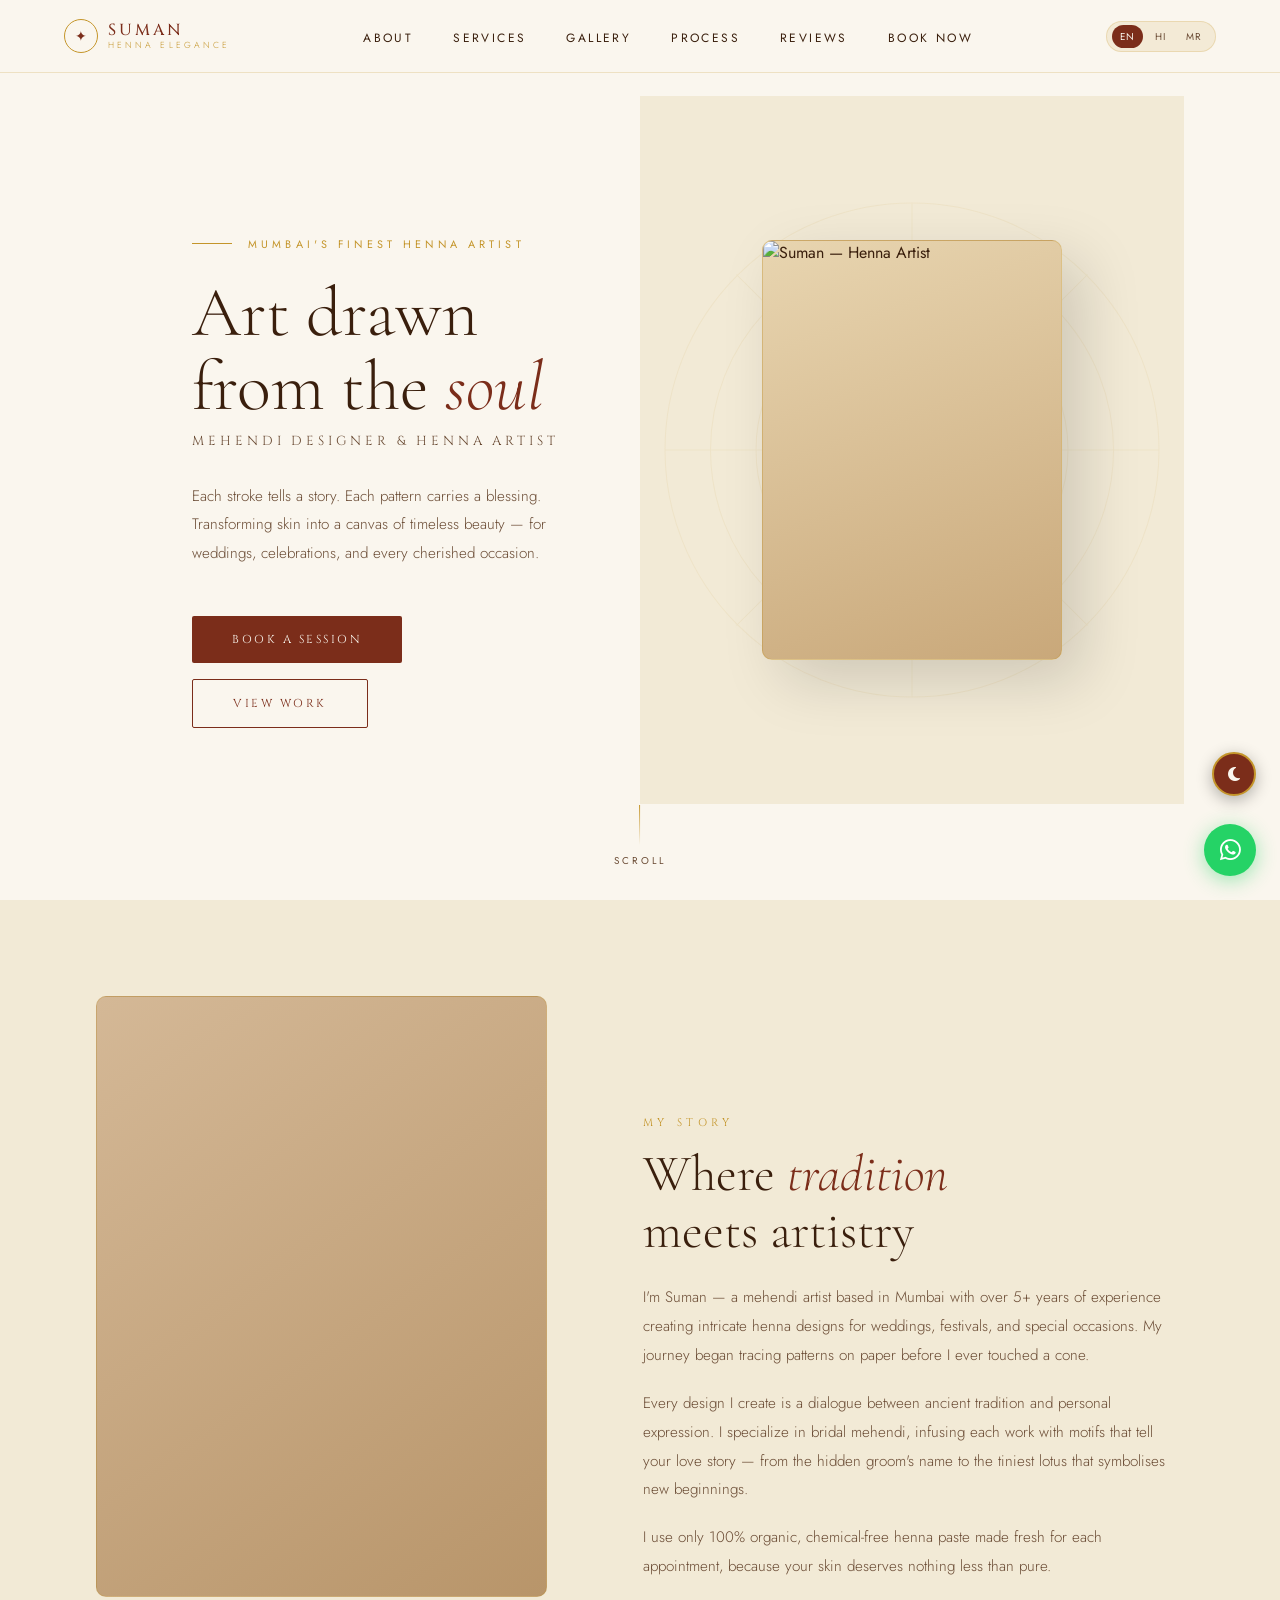
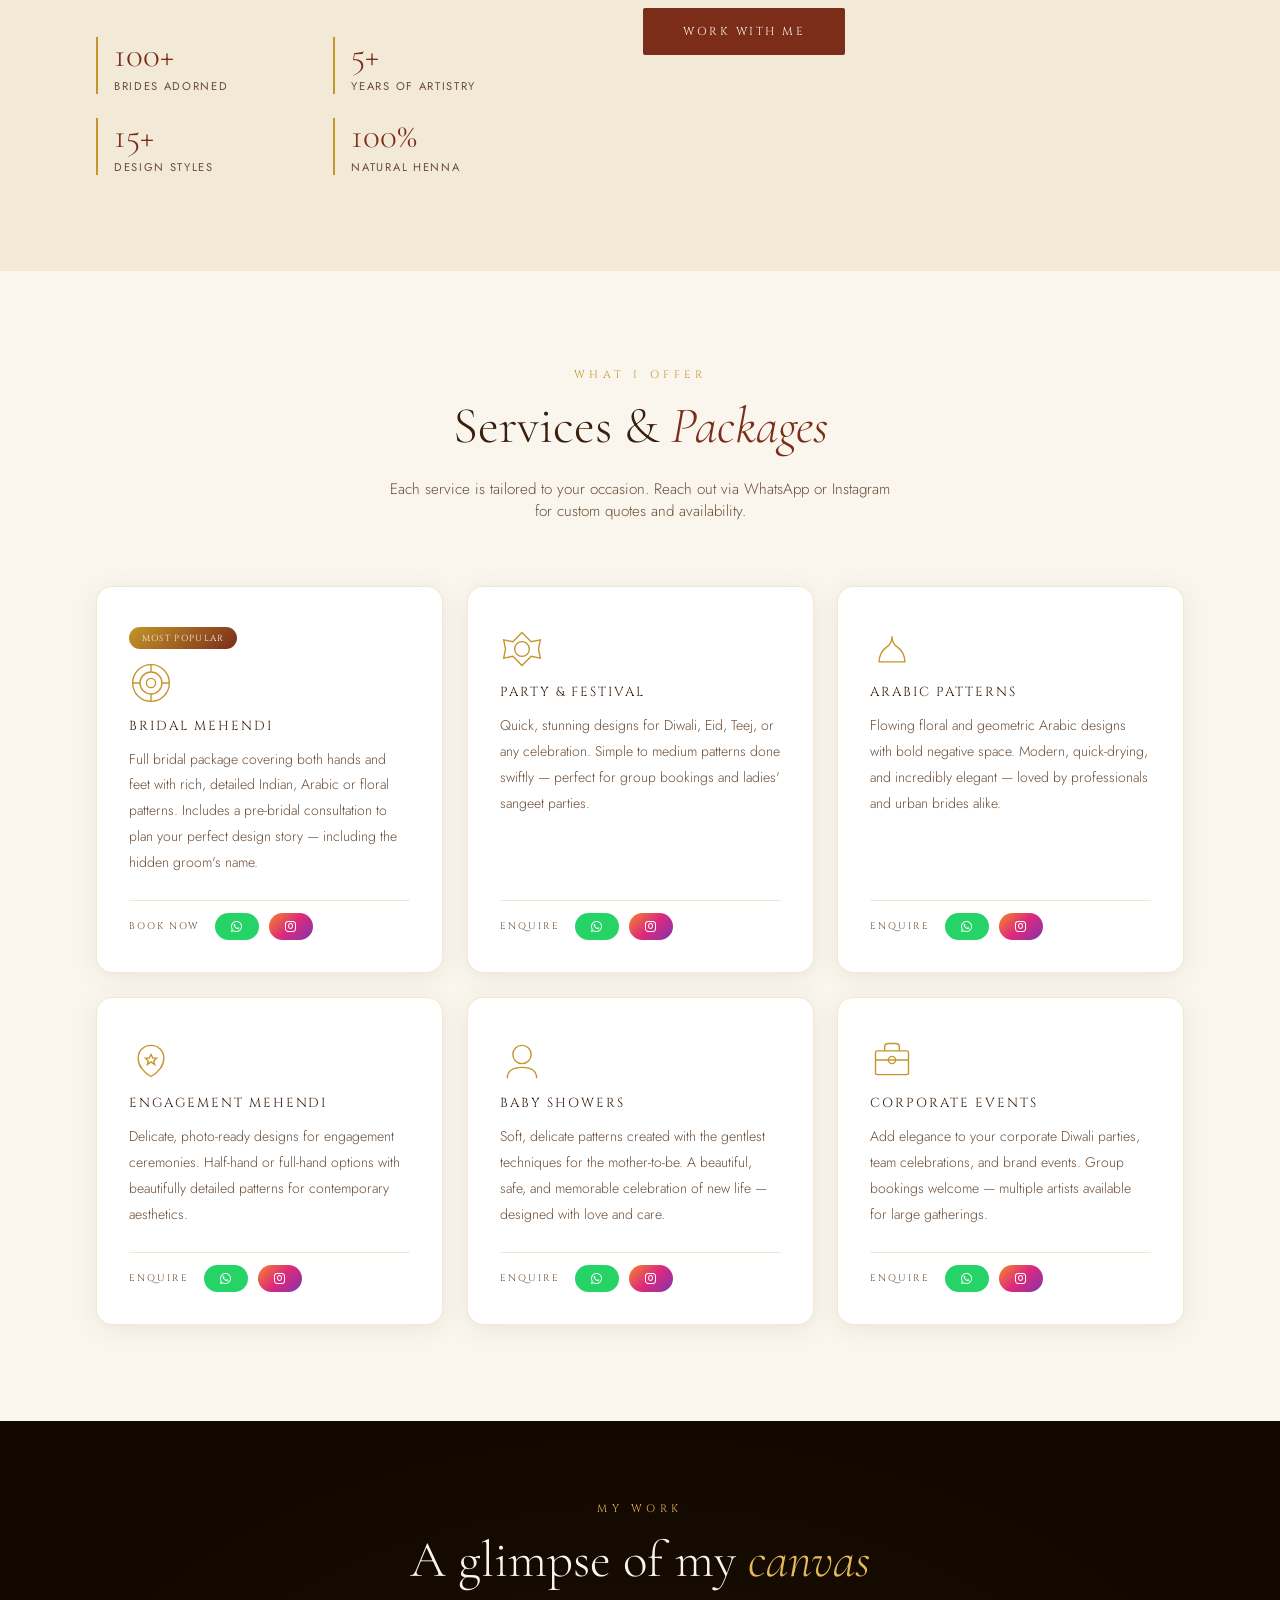
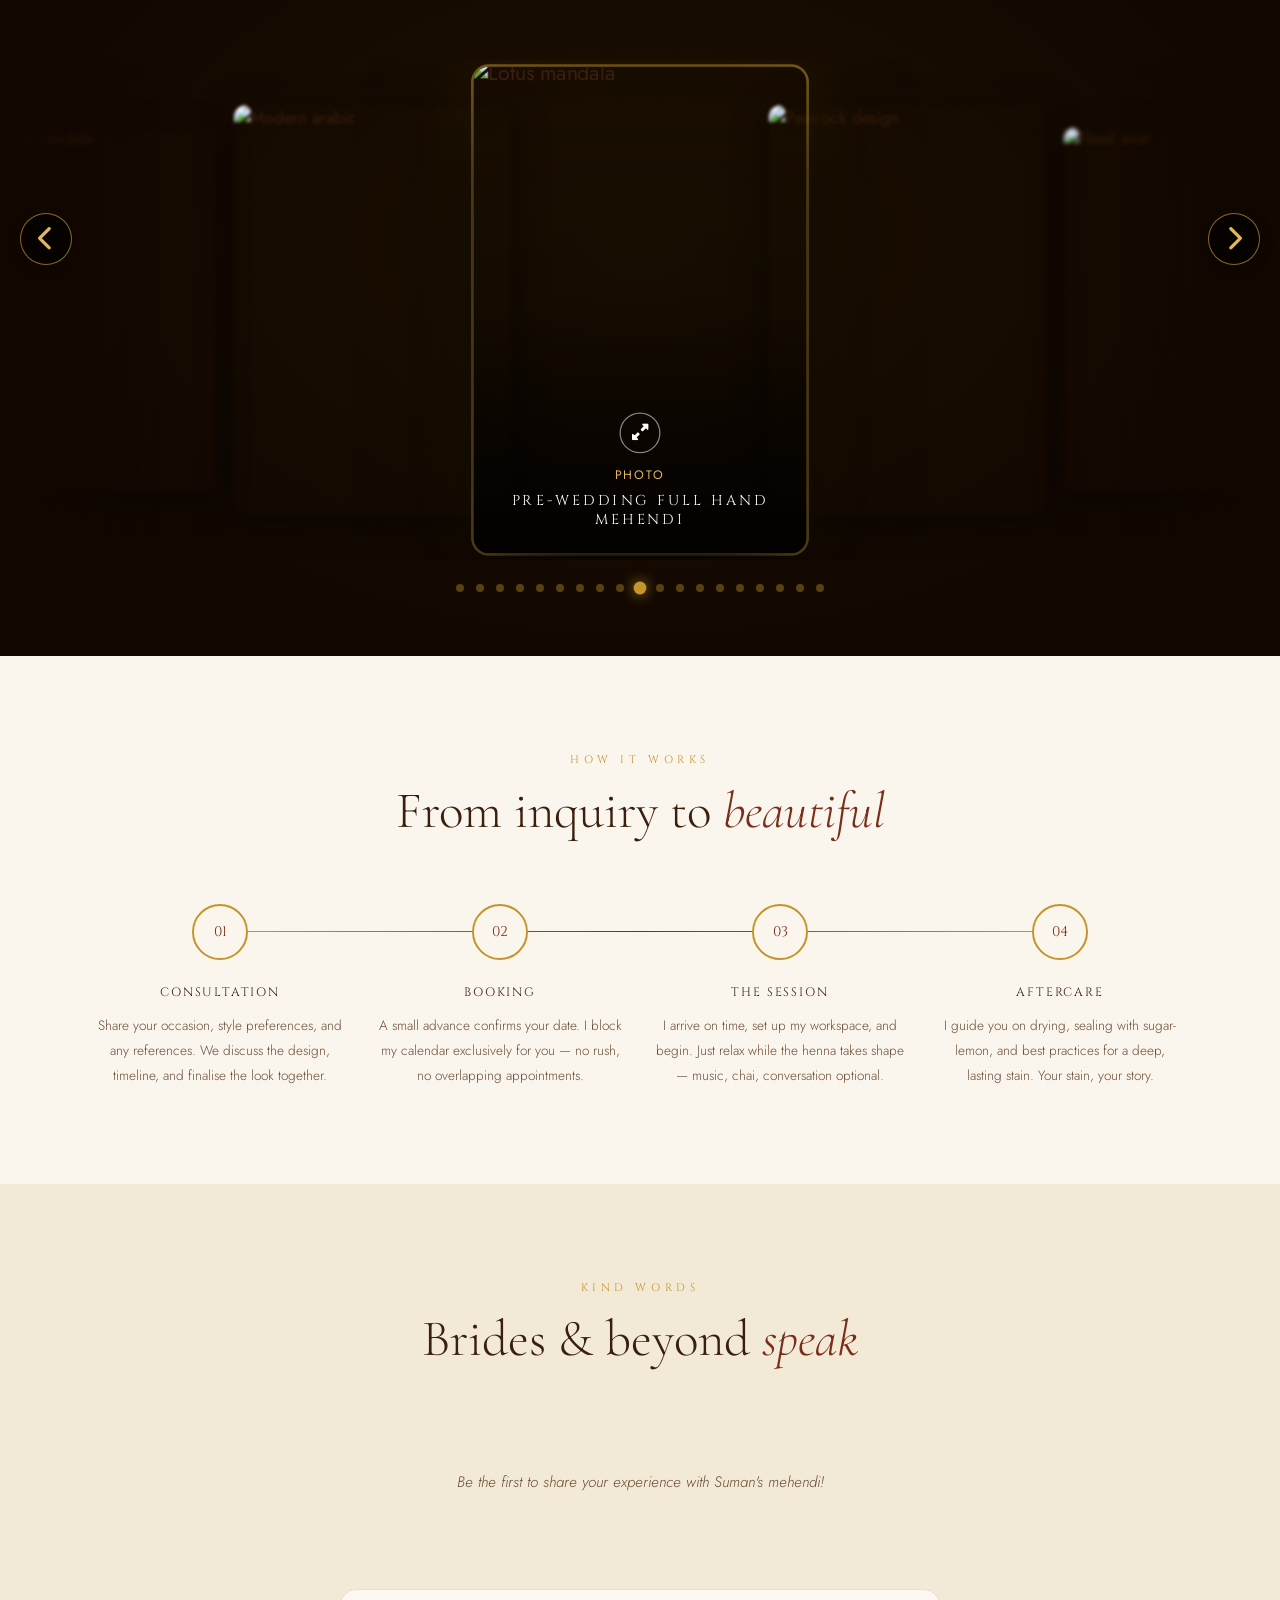
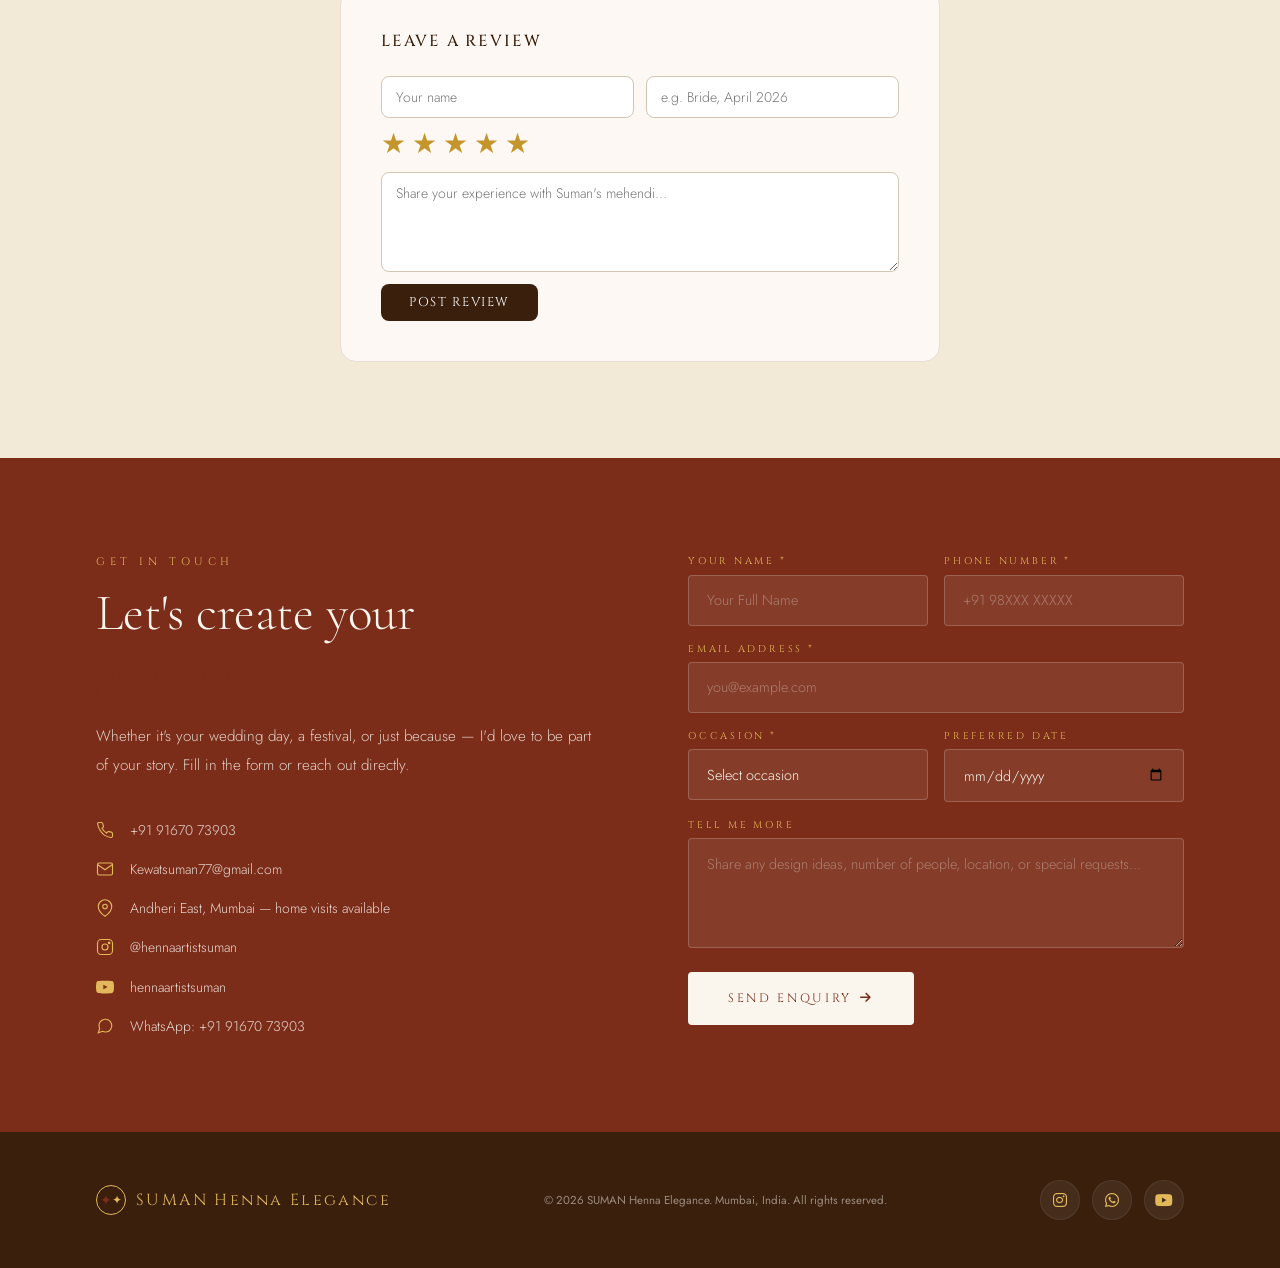
==== commit 7d6304f7: "Update index.html" ====
--- a/index.html
+++ b/index.html
@@ -826,7 +826,7 @@
 
         <div class="n-card" data-type="image" data-caption="Arabic Floral">
           <img src="https://uploads.onecompiler.io/44khh99nr/44mkgs7d7/MEHENDI%20ART5.jpeg" alt="Arabic floral" loading="lazy">
-          <div class="n-card-overlay"><div class="expand-icon"><i class="fas fa-expand-alt"></i></div><div class="n-card-type">Photo</div><div class="n-card-label">Arabic Floral</div></div>
+          <div class="n-card-overlay"><div class="expand-icon"><i class="fas fa-expand-alt"></i></div><div class="n-card-type">Photo</div><div class="n-card-label">Desi Floral</div></div>
         </div>
 
         <div class="n-card" data-type="image" data-caption="Indian Style">
@@ -851,7 +851,7 @@
 
         <div class="n-card" data-type="image" data-caption="Indo-Western Fusion">
           <img src="https://uploads.onecompiler.io/44khh99nr/44mkgs7d7/MEHENDI%20ART1.jpeg" alt="Indo-western fusion" loading="lazy">
-          <div class="n-card-overlay"><div class="expand-icon"><i class="fas fa-expand-alt"></i></div><div class="n-card-type">Photo</div><div class="n-card-label">Indo-Western Fusion</div></div>
+          <div class="n-card-overlay"><div class="expand-icon"><i class="fas fa-expand-alt"></i></div><div class="n-card-type">Photo</div><div class="n-card-label">Engagement Design</div></div>
         </div>
 
         <div class="n-card" data-type="image" data-caption="Minimal Mandala">
@@ -861,35 +861,59 @@
 
         <div class="n-card" data-type="image" data-caption="Modern Arabic">
           <img src="https://uploads.onecompiler.io/44khh99nr/44mkr2899/WhatsApp%20Image%202026-04-27%20at%204.56.55%20PM.jpeg" alt="Modern arabic" loading="lazy">
-          <div class="n-card-overlay"><div class="expand-icon"><i class="fas fa-expand-alt"></i></div><div class="n-card-type">Photo</div><div class="n-card-label">Modern Arabic</div></div>
+          <div class="n-card-overlay"><div class="expand-icon"><i class="fas fa-expand-alt"></i></div><div class="n-card-type">Photo</div><div class="n-card-label"></div>Lotus Mandala</div>
         </div>
 
         <div class="n-card" data-type="image" data-caption="Lotus Mandala">
           <img src="https://uploads.onecompiler.io/44khh99nr/44mkr2899/WhatsApp%20Image%202026-04-27%20at%204.56.56%20PM.jpeg" alt="Lotus mandala" loading="lazy">
-          <div class="n-card-overlay"><div class="expand-icon"><i class="fas fa-expand-alt"></i></div><div class="n-card-type">Photo</div><div class="n-card-label">Lotus Mandala</div></div>
+          <div class="n-card-overlay"><div class="expand-icon"><i class="fas fa-expand-alt"></i></div><div class="n-card-type">Photo</div><div class="n-card-label">Pre-Wedding Full Hand Mehendi</div></div>
         </div>
 
         <div class="n-card" data-type="image" data-caption="Peacock Design">
           <img src="https://uploads.onecompiler.io/44khh99nr/44mkr2899/WhatsApp%20Image%202026-04-27%20at%204.56.28%20PM.jpeg" alt="Peacock design" loading="lazy">
-          <div class="n-card-overlay"><div class="expand-icon"><i class="fas fa-expand-alt"></i></div><div class="n-card-type">Photo</div><div class="n-card-label">Peacock Design</div></div>
+          <div class="n-card-overlay"><div class="expand-icon"><i class="fas fa-expand-alt"></i></div><div class="n-card-type">Photo</div><div class="n-card-label">Minimal Mandala</div></div>
         </div>
 
         <div class="n-card" data-type="image" data-caption="Floral Wrist">
           <img src="https://uploads.onecompiler.io/44khh99nr/44mkr2899/WhatsApp%20Image%202026-04-27%20at%204.56.57%20PM.jpeg" alt="Floral wrist" loading="lazy">
-          <div class="n-card-overlay"><div class="expand-icon"><i class="fas fa-expand-alt"></i></div><div class="n-card-type">Photo</div><div class="n-card-label">Floral Wrist</div></div>
+          <div class="n-card-overlay"><div class="expand-icon"><i class="fas fa-expand-alt"></i></div><div class="n-card-type">Photo</div><div class="n-card-label">Rajasthani Design</div></div>
         </div>
 
         <div class="n-card" data-type="image" data-caption="Geometric Patterns">
           <img src="https://uploads.onecompiler.io/44khh99nr/44mkr2899/WhatsApp%20Image%202026-04-27%20at%204.56.58%20PM.jpeg" alt="Geometric patterns" loading="lazy">
-          <div class="n-card-overlay"><div class="expand-icon"><i class="fas fa-expand-alt"></i></div><div class="n-card-type">Photo</div><div class="n-card-label">Geometric Patterns</div></div>
+          <div class="n-card-overlay"><div class="expand-icon"><i class="fas fa-expand-alt"></i></div><div class="n-card-type">Photo</div><div class="n-card-label"></div>Hand & Feet Mehendi</div>
         </div>
 
         <div class="n-card" data-type="image" data-caption="Hand Design">
           <img src="https://uploads.onecompiler.io/44khh99nr/44mkr2899/WhatsApp%20Image%202026-04-27%20at%204.56.54%20PM.jpeg" alt="Hand design" loading="lazy">
-          <div class="n-card-overlay"><div class="expand-icon"><i class="fas fa-expand-alt"></i></div><div class="n-card-type">Photo</div><div class="n-card-label">Hand Design</div></div>
+          <div class="n-card-overlay"><div class="expand-icon"><i class="fas fa-expand-alt"></i></div><div class="n-card-type">Photo</div><div class="n-card-label">Rajasthani Hand Design</div></div>
         </div>
 
         <!-- VIDEO CARDS — using Vimeo embed properly -->
+        <div class="n-card" data-type="video" data-caption="Bridal Session Reel" data-src="https://player.vimeo.com/video/1188453760?h=7af302ed7a">
+          <div class="video-badge"><i class="fas fa-play"></i> VIDEO</div>
+          <img src="https://uploads.onecompiler.io/44khh99nr/44mkgs7d7/MEHENDI%20ART3.jpeg" alt="Bridal session video thumbnail" loading="lazy" style="width:100%;height:100%;object-fit:cover;">
+          <div class="n-card-overlay"><div class="expand-icon"><i class="fas fa-play-circle"></i></div><div class="n-card-type">Video</div><div class="n-card-label">Bridal Session Reel</div></div>
+        </div>
+        
+        <div class="n-card" data-type="video" data-caption="Bridal Session Reel" data-src="https://player.vimeo.com/video/1188453760?h=7af302ed7a">
+          <div class="video-badge"><i class="fas fa-play"></i> VIDEO</div>
+          <img src="https://uploads.onecompiler.io/44khh99nr/44mkgs7d7/MEHENDI%20ART3.jpeg" alt="Bridal session video thumbnail" loading="lazy" style="width:100%;height:100%;object-fit:cover;">
+          <div class="n-card-overlay"><div class="expand-icon"><i class="fas fa-play-circle"></i></div><div class="n-card-type">Video</div><div class="n-card-label">Bridal Session Reel</div></div>
+        </div>
+        
+        <div class="n-card" data-type="video" data-caption="Bridal Session Reel" data-src="https://player.vimeo.com/video/1188453760?h=7af302ed7a">
+          <div class="video-badge"><i class="fas fa-play"></i> VIDEO</div>
+          <img src="https://uploads.onecompiler.io/44khh99nr/44mkgs7d7/MEHENDI%20ART3.jpeg" alt="Bridal session video thumbnail" loading="lazy" style="width:100%;height:100%;object-fit:cover;">
+          <div class="n-card-overlay"><div class="expand-icon"><i class="fas fa-play-circle"></i></div><div class="n-card-type">Video</div><div class="n-card-label">Bridal Session Reel</div></div>
+        </div>
+        
+        <div class="n-card" data-type="video" data-caption="Bridal Session Reel" data-src="https://player.vimeo.com/video/1188453760?h=7af302ed7a">
+          <div class="video-badge"><i class="fas fa-play"></i> VIDEO</div>
+          <img src="https://uploads.onecompiler.io/44khh99nr/44mkgs7d7/MEHENDI%20ART3.jpeg" alt="Bridal session video thumbnail" loading="lazy" style="width:100%;height:100%;object-fit:cover;">
+          <div class="n-card-overlay"><div class="expand-icon"><i class="fas fa-play-circle"></i></div><div class="n-card-type">Video</div><div class="n-card-label">Bridal Session Reel</div></div>
+        </div>
+        
         <div class="n-card" data-type="video" data-caption="Bridal Session Reel" data-src="https://player.vimeo.com/video/1188453760?h=7af302ed7a">
           <div class="video-badge"><i class="fas fa-play"></i> VIDEO</div>
           <img src="https://uploads.onecompiler.io/44khh99nr/44mkgs7d7/MEHENDI%20ART3.jpeg" alt="Bridal session video thumbnail" loading="lazy" style="width:100%;height:100%;object-fit:cover;">
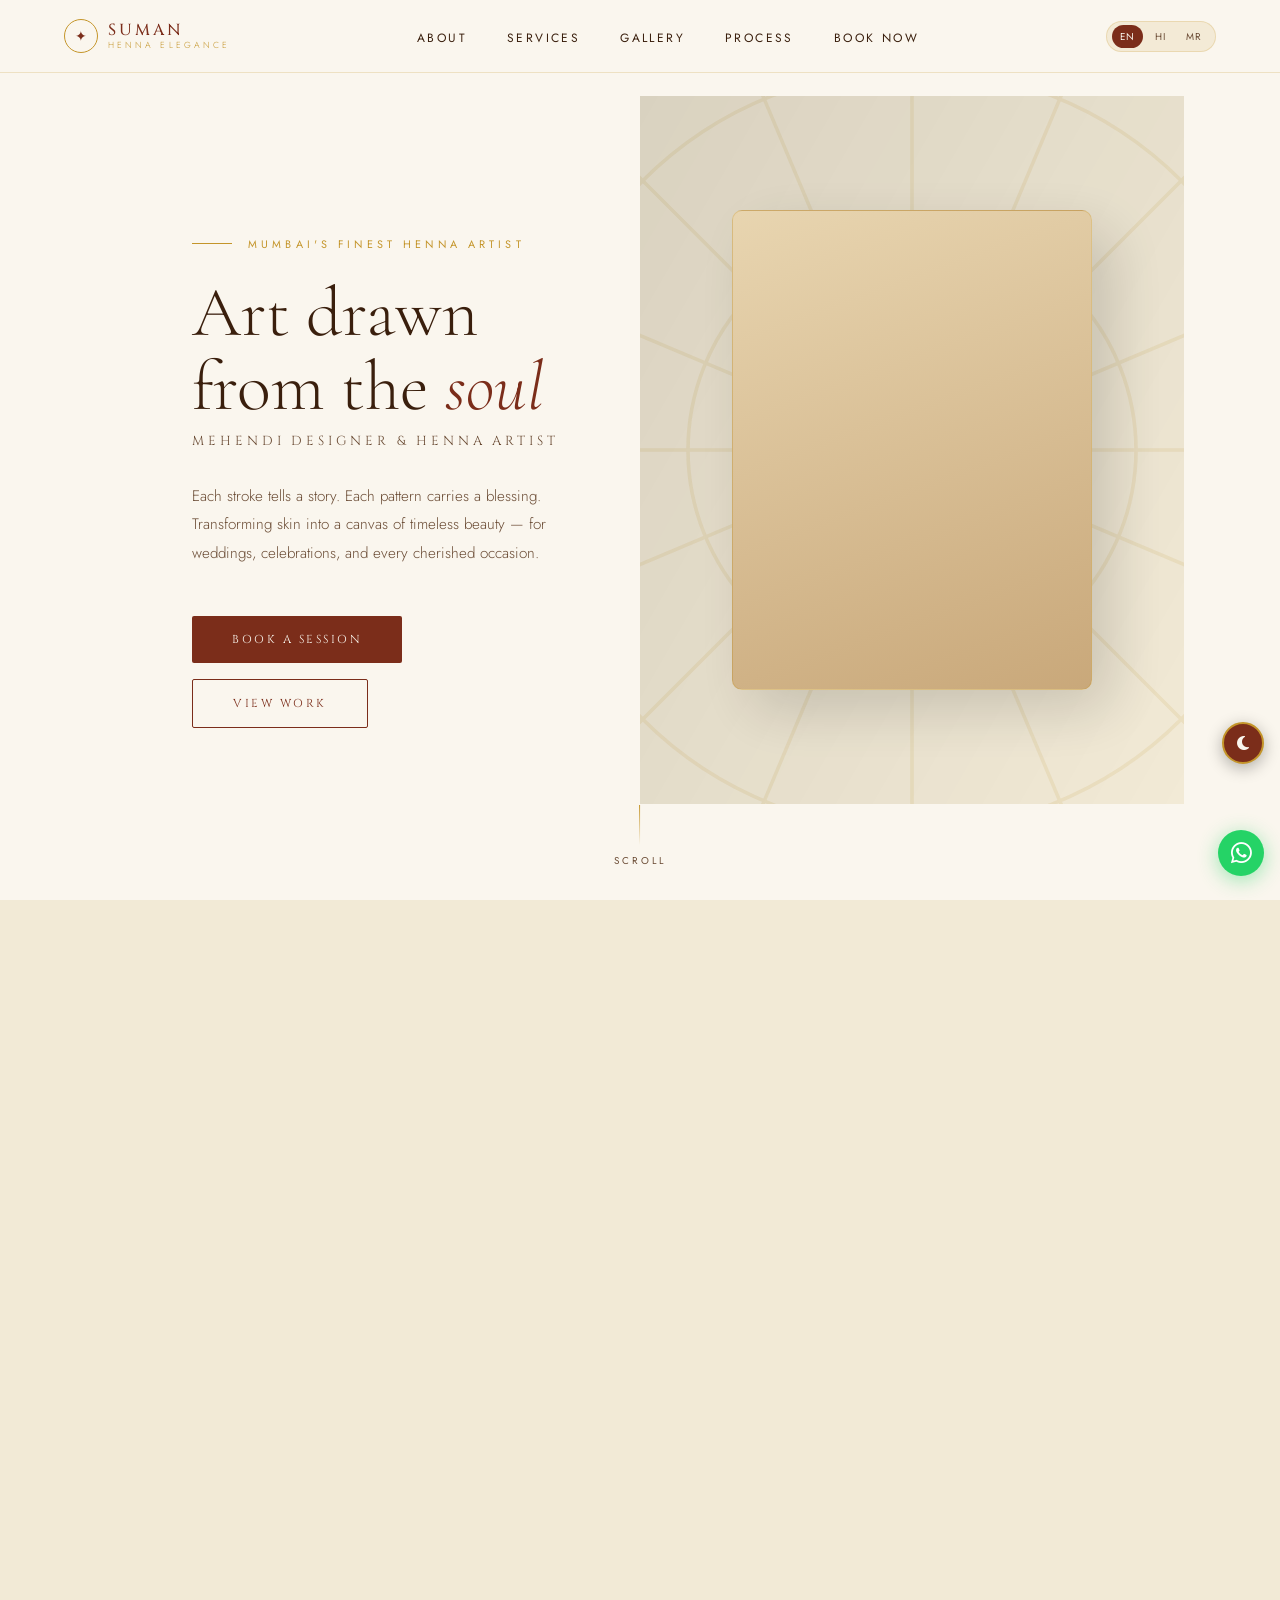
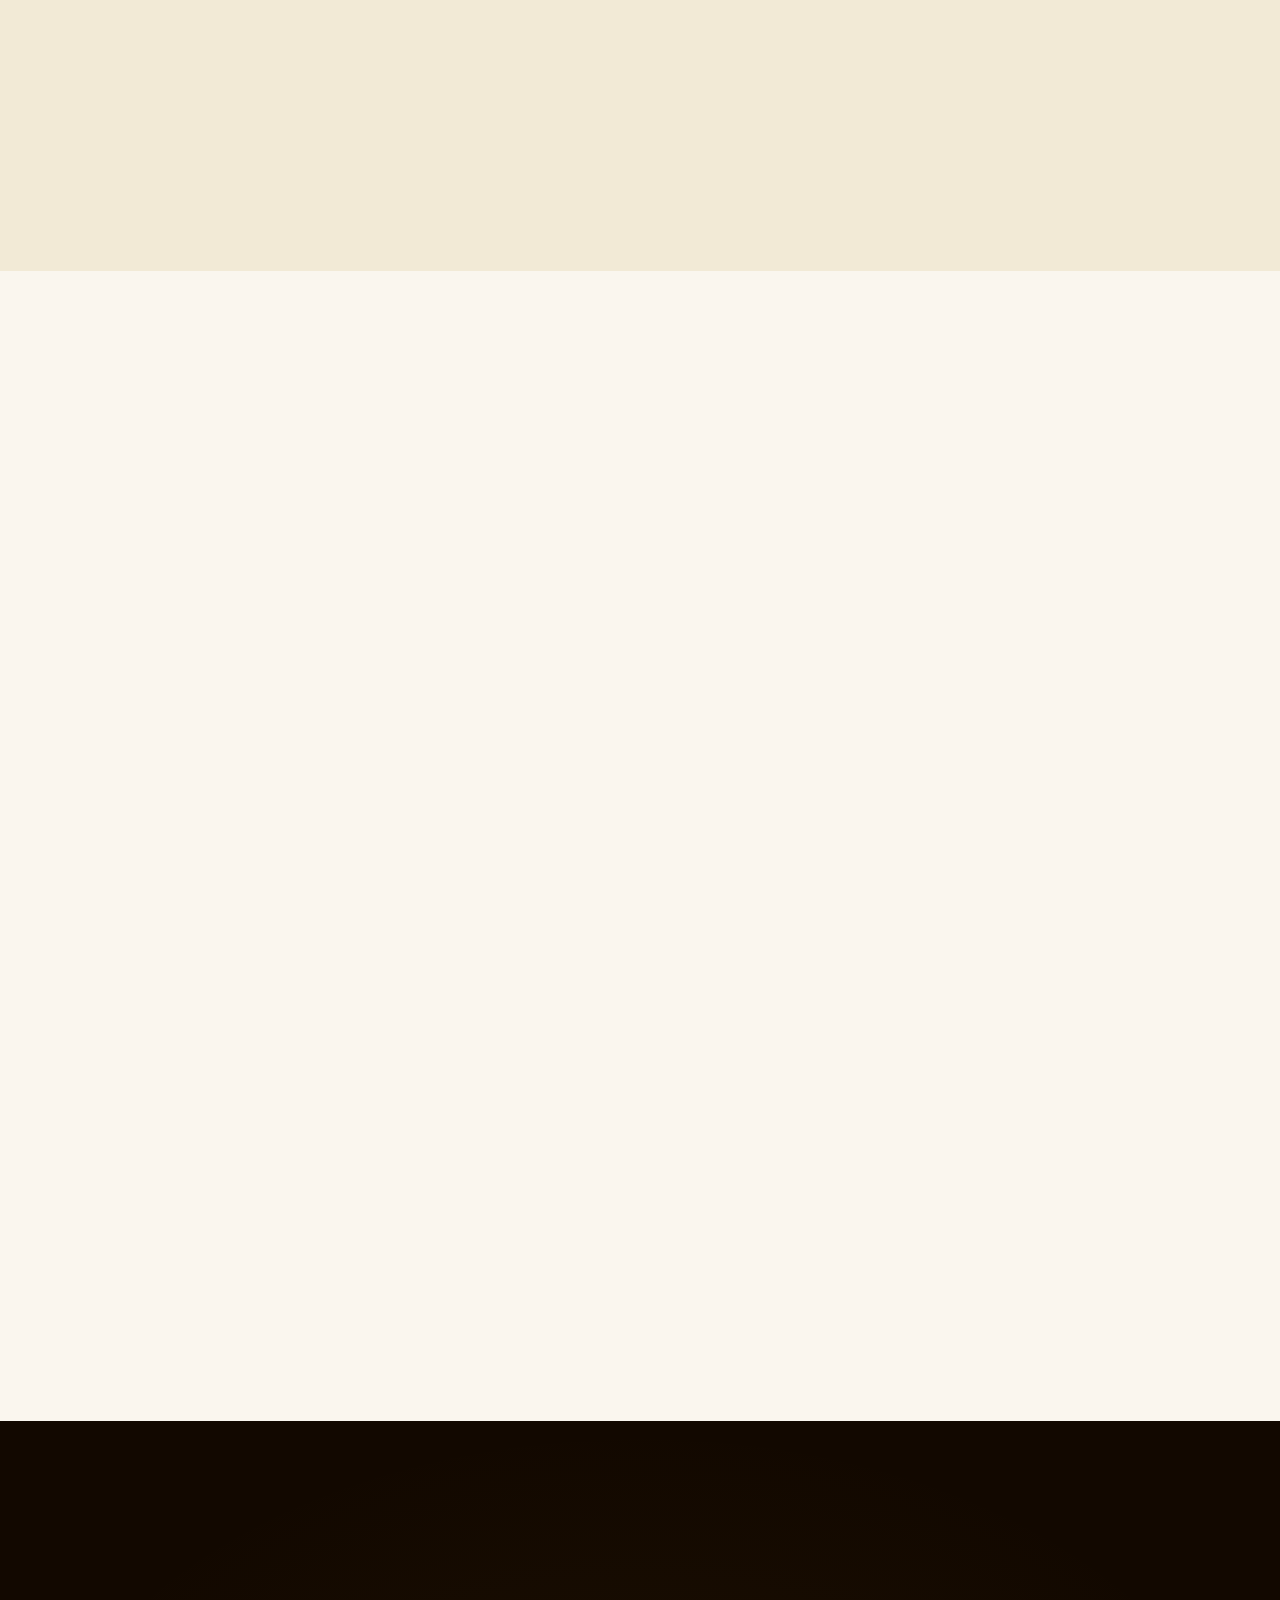
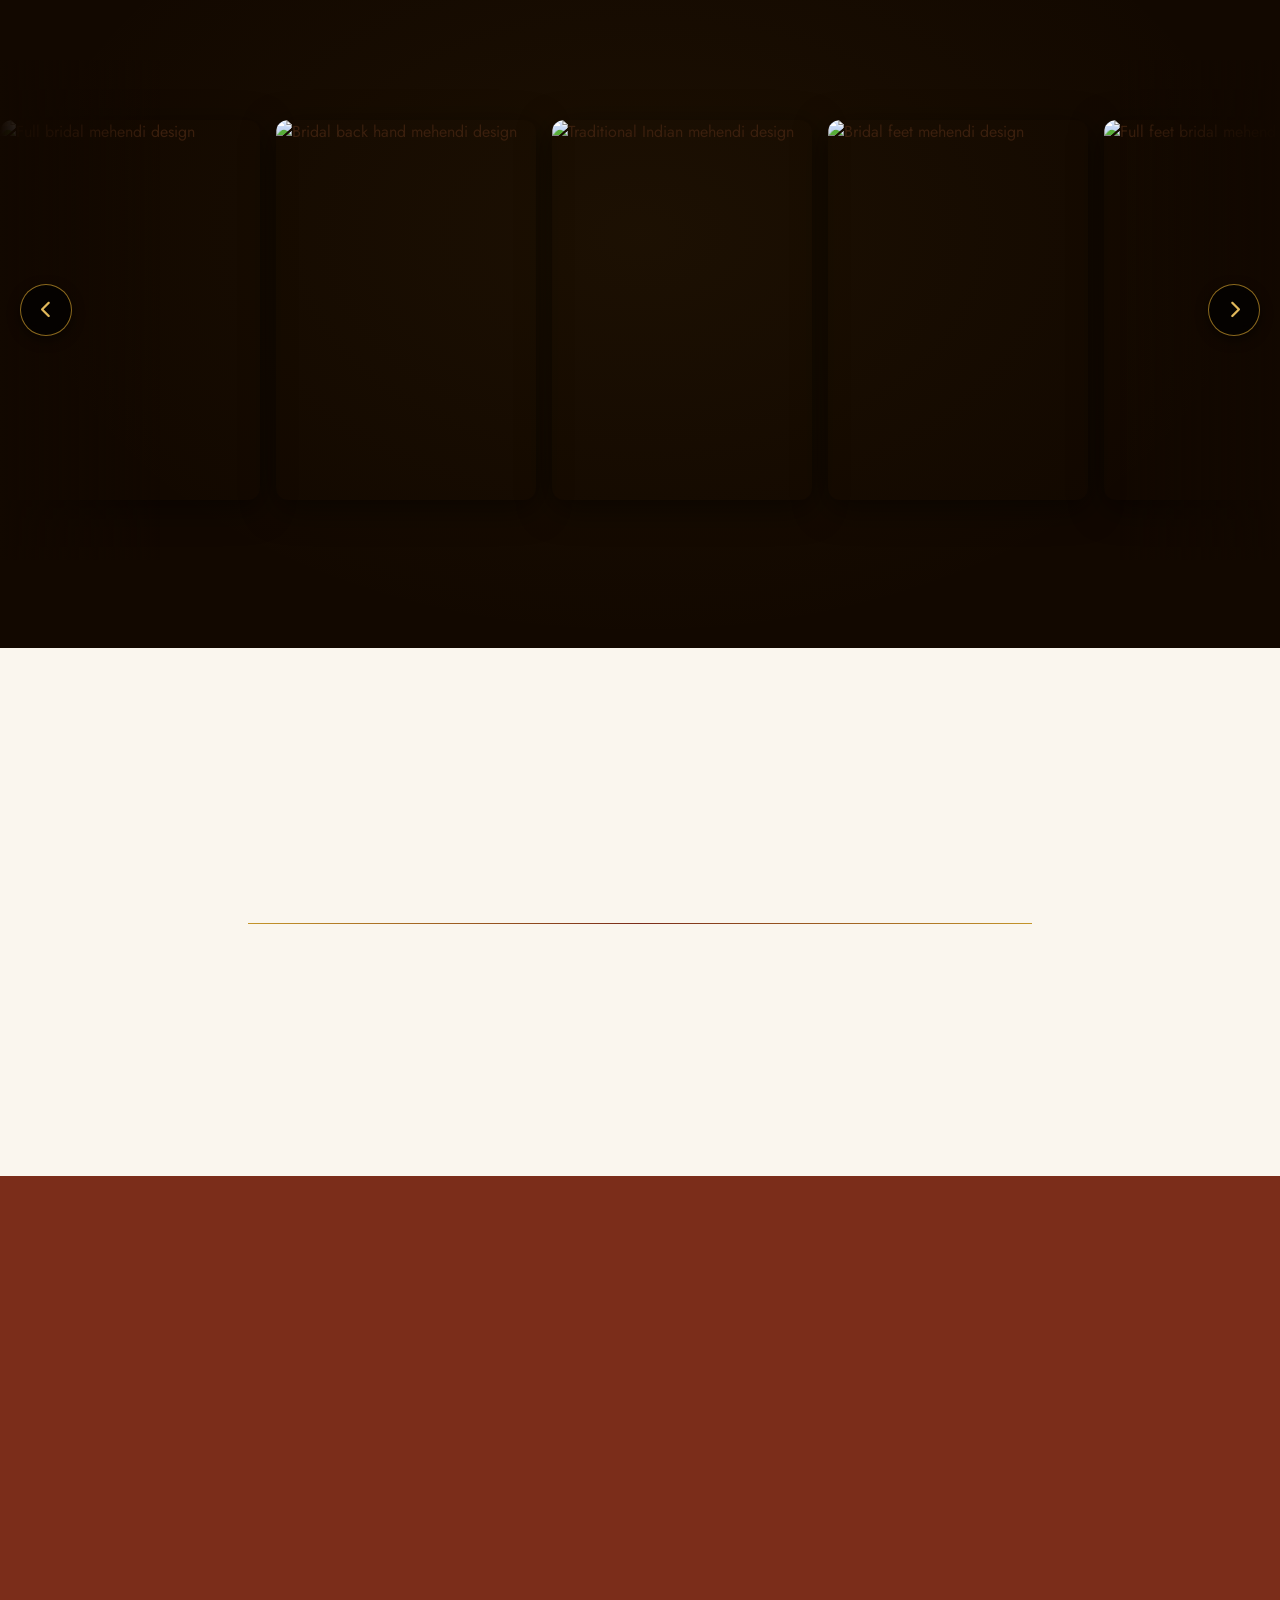
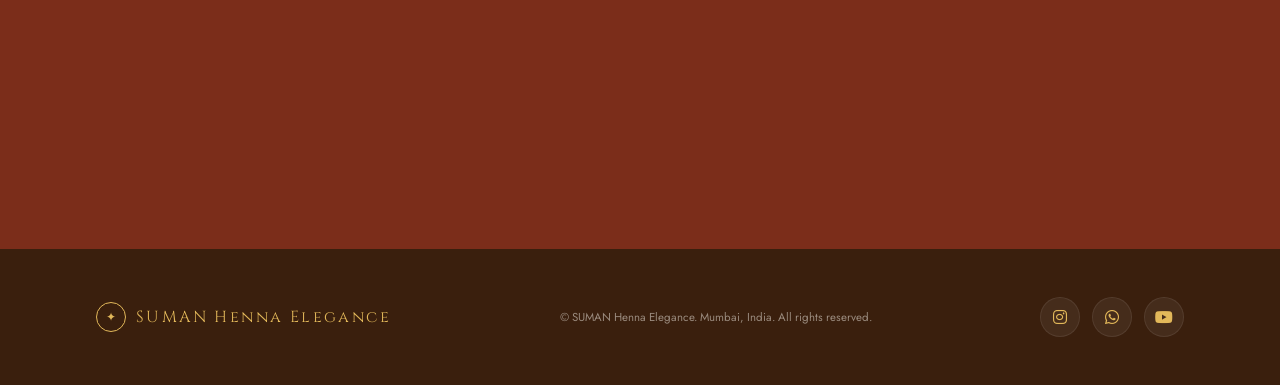
==== commit 69077f19: "Add files via upload" ====
--- a/index.html
+++ b/index.html
@@ -1,19 +1,26 @@
 <!DOCTYPE html>
 <html lang="en" data-theme="light" data-lang="en">
+
 <head>
   <meta charset="UTF-8">
-  <meta name="viewport" content="width=device-width, initial-scale=1.0, viewport-fit=cover">
+  <meta name="viewport" content="width=device-width,initial-scale=1,viewport-fit=cover">
   <title>SUMAN Henna Elegance — Mumbai's Finest Mehendi Artist</title>
-  <meta name="description" content="Suman is Mumbai's premier bridal mehendi and henna artist. Book now for weddings, engagements, festivals & events.">
+  <meta name="description"
+    content="Suman is Mumbai's premier bridal mehendi and henna artist. Book now for weddings, engagements, festivals & events.">
   <link rel="stylesheet" href="https://cdnjs.cloudflare.com/ajax/libs/font-awesome/6.5.0/css/all.min.css">
-  <link href="https://fonts.googleapis.com/css2?family=Cormorant+Garamond:ital,wght@0,300;0,400;0,500;1,300;1,400&family=Cinzel:wght@400;500&family=Jost:wght@300;400&display=swap" rel="stylesheet">
-
+  <link
+    href="https://fonts.googleapis.com/css2?family=Cormorant+Garamond:ital,wght@0,300;0,400;0,500;1,300;1,400&family=Cinzel:wght@400;500&family=Jost:wght@300;400&display=swap"
+    rel="stylesheet">
   <style>
-    /* ===== CSS RESET ===== */
-    *, *::before, *::after { margin: 0; padding: 0; box-sizing: border-box; }
-
-    /* ===== THEMES ===== */
-    [data-theme="light"] {
+    *,
+    *::before,
+    *::after {
+      margin: 0;
+      padding: 0;
+      box-sizing: border-box
+    }
+
+    :root {
       --ivory: #FAF6EE;
       --cream: #F2EAD6;
       --henna: #7B2D1A;
@@ -22,37 +29,35 @@
       --gold-light: #E2B85A;
       --bark: #3A1F0D;
       --warm-gray: #6B4C35;
-      --nav-bg: rgba(250,246,238,0.97);
-      --nav-border: rgba(196,149,42,0.22);
+      --nav-bg: rgba(250, 246, 238, .97);
+      --nav-border: rgba(196, 149, 42, .22);
       --body-bg: #FAF6EE;
       --about-bg: #F2EAD6;
-      --service-bg: #FFFFFF;
+      --service-bg: #fff;
       --gallery-bg: #120800;
       --process-bg: #FAF6EE;
-      --test-bg: #F2EAD6;
       --footer-bg: #3A1F0D;
       --footer-logo: #E2B85A;
-      --footer-copy: rgba(250,246,238,0.5);
+      --footer-copy: rgba(250, 246, 238, .5);
       --text-primary: #3A1F0D;
       --contact-bg: #7B2D1A;
       --stat-num-color: var(--henna);
-      --test-card-bg: #FFFFFF;
-      --test-border: #e8ddd4;
-      --test-text-color: #5A3A28;
-      --test-author-color: #8B5E45;
-      --review-card-bg: #fdf8f4;
-      --review-input-bg: #FFFFFF;
-      --review-input-border: #d4c4b4;
-      --review-title-color: #3A1F0D;
-      --review-btn-bg: #3A1F0D;
-      --review-btn-hover: #5c3d2e;
       --step-num-bg: var(--ivory);
       --section-title-color: var(--bark);
-      --testimonials-bg: #F2EAD6;
       --hero-right-bg: #F2EAD6;
       --services-bg: #FAF6EE;
-      --card-shadow: 0 4px 24px rgba(58,31,13,0.08);
-      --card-shadow-hover: 0 12px 40px rgba(58,31,13,0.15);
+      --card-shadow: 0 4px 24px rgba(58, 31, 13, .08);
+      --card-shadow-hover: 0 12px 40px rgba(58, 31, 13, .15);
+      --review-bg: #FAF6EE;
+      --review-card-bg: rgba(255, 255, 255, .85);
+      --review-border: rgba(196, 149, 42, .2);
+      --review-border-hover: rgba(196, 149, 42, .45);
+      --review-ink: #3A1F0D;
+      --review-muted: #7B5C3E;
+      --review-amber: #B8711A;
+      --review-amber-mid: #D4952A;
+      --review-amber-light: rgba(196, 149, 42, .07);
+      --review-rust: #7B2D1A
     }
 
     [data-theme="dark"] {
@@ -60,555 +65,2077 @@
       --cream: #221508;
       --henna: #D4614A;
       --henna-light: #E07A5F;
-      --gold: #C4952A;
-      --gold-light: #E2B85A;
       --bark: #F0E6D3;
       --warm-gray: #C8B49A;
-      --nav-bg: rgba(26,18,9,0.97);
-      --nav-border: rgba(196,149,42,0.3);
+      --nav-bg: rgba(26, 18, 9, .97);
+      --nav-border: rgba(196, 149, 42, .3);
       --body-bg: #1A1209;
       --about-bg: #221508;
       --service-bg: #2A1A0E;
       --gallery-bg: #080400;
       --process-bg: #1A1209;
-      --test-bg: #221508;
       --footer-bg: #0D0804;
-      --footer-logo: #E2B85A;
-      --footer-copy: rgba(240,230,211,0.45);
+      --footer-copy: rgba(240, 230, 211, .45);
       --text-primary: #F0E6D3;
       --contact-bg: #2A0E06;
-      --stat-num-color: var(--henna);
-      --test-card-bg: #2A1A0E;
-      --test-border: rgba(196,149,42,0.2);
-      --test-text-color: #D4BFA8;
-      --test-author-color: #A88870;
-      --review-card-bg: #221508;
-      --review-input-bg: #1A1209;
-      --review-input-border: rgba(196,149,42,0.3);
-      --review-title-color: #F0E6D3;
-      --review-btn-bg: #C4952A;
-      --review-btn-hover: #E2B85A;
       --step-num-bg: #221508;
-      --section-title-color: var(--bark);
-      --testimonials-bg: #221508;
       --hero-right-bg: #221508;
       --services-bg: #1A1209;
-      --card-shadow: 0 4px 24px rgba(0,0,0,0.3);
-      --card-shadow-hover: 0 12px 40px rgba(0,0,0,0.5);
-    }
-
-    html { scroll-behavior: smooth; font-size: 16px; }
+      --card-shadow: 0 4px 24px rgba(0, 0, 0, .3);
+      --card-shadow-hover: 0 12px 40px rgba(0, 0, 0, .5);
+      --review-bg: #1A1209;
+      --review-card-bg: rgba(34, 21, 8, .9);
+      --review-ink: #F0E6D3;
+      --review-muted: #C8B49A;
+      --review-amber: #C4952A;
+      --review-amber-mid: #E2B85A;
+      --review-amber-light: rgba(196, 149, 42, .1);
+      --review-rust: #D4614A
+    }
+
+    html {
+      scroll-behavior: smooth;
+      font-size: 16px
+    }
 
     body {
       font-family: 'Jost', sans-serif;
       background: var(--ivory);
       color: var(--bark);
       overflow-x: hidden;
-      transition: background 0.4s, color 0.4s;
+      transition: background .4s, color .4s;
       -webkit-font-smoothing: antialiased;
       text-rendering: optimizeLegibility;
       -webkit-text-size-adjust: 100%;
-    }
-
-    img, video { max-width: 100%; display: block; }
-    button, a { touch-action: manipulation; -webkit-tap-highlight-color: transparent; }
-
-    /* ===== SCROLLBAR ===== */
-    ::-webkit-scrollbar { width: 6px; }
-    ::-webkit-scrollbar-track { background: var(--ivory); }
-    ::-webkit-scrollbar-thumb { background: var(--gold); border-radius: 10px; }
-    ::-webkit-scrollbar-thumb:hover { background: var(--henna); }
-
-    /* ===== LOGO ===== */
-    .site-logo { display: inline-flex; align-items: center; gap: 10px; text-decoration: none; }
+      padding-left: env(safe-area-inset-left);
+      padding-right: env(safe-area-inset-right)
+    }
+
+    img,
+    video {
+      max-width: 100%;
+      display: block
+    }
+
+    button,
+    a {
+      touch-action: manipulation;
+      -webkit-tap-highlight-color: transparent
+    }
+
+    ::-webkit-scrollbar {
+      width: 6px
+    }
+
+    ::-webkit-scrollbar-track {
+      background: var(--ivory)
+    }
+
+    ::-webkit-scrollbar-thumb {
+      background: var(--gold);
+      border-radius: 10px
+    }
+
+    ::-webkit-scrollbar-thumb:hover {
+      background: var(--henna)
+    }
+
+    #scroll-progress-bar {
+      position: fixed;
+      top: 0;
+      left: 0;
+      width: 0%;
+      height: 3px;
+      background: linear-gradient(90deg, var(--gold), var(--henna), var(--gold-light));
+      z-index: 9999;
+      transition: width .1s linear;
+      box-shadow: 0 0 10px rgba(196, 149, 42, .6);
+      pointer-events: none;
+      border-radius: 0 10px 10px 0
+    }
+
+    #scrollTopBtn {
+      position: fixed;
+      bottom: calc(5rem + env(safe-area-inset-bottom));
+      right: calc(1rem + env(safe-area-inset-right));
+      width: 42px;
+      height: 42px;
+      border: none;
+      border-radius: 50%;
+      cursor: pointer;
+      display: none;
+      align-items: center;
+      justify-content: center;
+      background: rgba(123, 45, 26, .8);
+      backdrop-filter: blur(14px);
+      -webkit-backdrop-filter: blur(14px);
+      color: #fff;
+      box-shadow: 0 4px 16px rgba(0, 0, 0, .25), 0 0 12px rgba(196, 149, 42, .3);
+      transition: transform .3s, opacity .3s, background .3s;
+      z-index: 998
+    }
+
+    #scrollTopBtn:hover {
+      transform: translateY(-5px) scale(1.08);
+      background: rgba(196, 149, 42, .95)
+    }
+
+    #scrollTopBtn:active {
+      transform: scale(.92)
+    }
+
+    #scrollTopBtn svg.progress-ring {
+      position: absolute;
+      width: 100%;
+      height: 100%;
+      top: 0;
+      left: 0;
+      transform: rotate(-90deg)
+    }
+
+    #progressCircle {
+      fill: none;
+      stroke: var(--gold);
+      stroke-width: 3;
+      stroke-dasharray: 125.66;
+      stroke-dashoffset: 125.66;
+      transition: stroke-dashoffset .15s linear
+    }
+
+    .scroll-arrow {
+      position: relative;
+      z-index: 2;
+      color: #fff;
+      width: 15px;
+      height: 15px;
+      flex-shrink: 0
+    }
+
+    .site-logo {
+      display: inline-flex;
+      align-items: center;
+      gap: 10px;
+      text-decoration: none
+    }
+
     .logo-icon {
-      width: 34px; height: 34px; border: 1.5px solid var(--gold); border-radius: 50%;
-      display: flex; align-items: center; justify-content: center; flex-shrink: 0;
-    }
-    .logo-icon::before { content: '✦'; font-size: 14px; color: var(--henna); line-height: 1; }
-    .logo-text-wrap { display: flex; flex-direction: column; line-height: 1; }
-    .logo-name { font-family: 'Cinzel', serif; font-size: 1rem; font-weight: 500; letter-spacing: .18em; color: var(--henna); transition: color .3s; }
-    .logo-sub { font-family: 'Jost', sans-serif; font-size: .55rem; letter-spacing: .35em; text-transform: uppercase; color: var(--gold); font-weight: 300; margin-top: 3px; }
-    .site-logo:hover .logo-name { color: var(--henna-light); }
-
-    /* ===== LANG SWITCHER ===== */
-    .lang-switcher { display: flex; align-items: center; gap: 4px; background: rgba(196,149,42,.12); border: 1px solid var(--nav-border); border-radius: 100px; padding: 3px 5px; }
-    .lang-btn { font-family: 'Jost', sans-serif; font-size: .62rem; font-weight: 400; letter-spacing: .1em; text-transform: uppercase; color: var(--warm-gray); background: none; border: none; cursor: pointer; padding: 4px 8px; border-radius: 100px; transition: all .25s; }
-    .lang-btn.active, .lang-btn:hover { background: var(--henna); color: #FAF6EE; }
-    [data-theme="dark"] .lang-btn.active, [data-theme="dark"] .lang-btn:hover { background: var(--gold); color: #1A1209; }
-
-    /* ===== FLOAT BUTTONS ===== */
+      width: 34px;
+      height: 34px;
+      border: 1.5px solid var(--gold);
+      border-radius: 50%;
+      display: flex;
+      align-items: center;
+      justify-content: center;
+      flex-shrink: 0
+    }
+
+    .logo-icon::before {
+      content: '✦';
+      font-size: 14px;
+      color: var(--henna);
+      line-height: 1
+    }
+
+    .logo-text-wrap {
+      display: flex;
+      flex-direction: column;
+      line-height: 1
+    }
+
+    .logo-name {
+      font-family: 'Cinzel', serif;
+      font-size: 1rem;
+      font-weight: 500;
+      letter-spacing: .18em;
+      color: var(--henna);
+      transition: color .3s
+    }
+
+    .logo-sub {
+      font-family: 'Jost', sans-serif;
+      font-size: .55rem;
+      letter-spacing: .35em;
+      text-transform: uppercase;
+      color: var(--gold);
+      font-weight: 300;
+      margin-top: 3px
+    }
+
+    .site-logo:hover .logo-name {
+      color: var(--henna-light)
+    }
+
+    .lang-switcher {
+      display: flex;
+      align-items: center;
+      gap: 4px;
+      background: rgba(196, 149, 42, .12);
+      border: 1px solid var(--nav-border);
+      border-radius: 100px;
+      padding: 3px 5px
+    }
+
+    .lang-btn {
+      font-family: 'Jost', sans-serif;
+      font-size: .62rem;
+      font-weight: 400;
+      letter-spacing: .1em;
+      text-transform: uppercase;
+      color: var(--warm-gray);
+      background: none;
+      border: none;
+      cursor: pointer;
+      padding: 4px 8px;
+      border-radius: 100px;
+      transition: all .25s
+    }
+
+    .lang-btn.active,
+    .lang-btn:hover {
+      background: var(--henna);
+      color: #FAF6EE
+    }
+
+    [data-theme="dark"] .lang-btn.active,
+    [data-theme="dark"] .lang-btn:hover {
+      background: var(--gold);
+      color: #1A1209
+    }
+
     .dm-toggle {
-      position: fixed; bottom: calc(6.5rem + env(safe-area-inset-bottom)); right: calc(1.5rem + env(safe-area-inset-right));
-      width: 44px; height: 44px; border-radius: 50%; background: var(--henna); border: 2px solid var(--gold);
-      color: #FAF6EE; font-size: 1rem; cursor: pointer; display: flex; align-items: center; justify-content: center;
-      z-index: 999; box-shadow: 0 4px 16px rgba(0,0,0,.3); transition: all .3s;
-    }
-    .dm-toggle:hover { transform: scale(1.1); background: var(--henna-light); }
+      position: fixed;
+      bottom: calc(8.5rem + env(safe-area-inset-bottom));
+      right: calc(1rem + env(safe-area-inset-right));
+      width: 42px;
+      height: 42px;
+      border-radius: 50%;
+      background: var(--henna);
+      border: 2px solid var(--gold);
+      color: #FAF6EE;
+      font-size: 1rem;
+      cursor: pointer;
+      display: flex;
+      align-items: center;
+      justify-content: center;
+      z-index: 999;
+      box-shadow: 0 4px 16px rgba(0, 0, 0, .3);
+      transition: all .3s
+    }
+
+    .dm-toggle:hover {
+      transform: scale(1.1);
+      background: var(--henna-light)
+    }
 
     .wa-float {
-      position: fixed; bottom: calc(1.5rem + env(safe-area-inset-bottom)); right: calc(1.5rem + env(safe-area-inset-right));
-      width: 52px; height: 52px; border-radius: 50%; background: #25d366; color: #fff; font-size: 1.5rem;
-      display: flex; align-items: center; justify-content: center; z-index: 999;
-      box-shadow: 0 4px 20px rgba(37,211,102,.45); text-decoration: none; transition: transform .3s;
-      animation: waPulse 2.5s ease-in-out infinite;
-    }
-    .wa-float:hover { transform: scale(1.12); }
+      position: fixed;
+      bottom: calc(1.5rem + env(safe-area-inset-bottom));
+      right: calc(1rem + env(safe-area-inset-right));
+      width: 46px;
+      height: 46px;
+      border-radius: 50%;
+      background: #25d366;
+      color: #fff;
+      font-size: 1.5rem;
+      display: flex;
+      align-items: center;
+      justify-content: center;
+      z-index: 999;
+      box-shadow: 0 4px 20px rgba(37, 211, 102, .45);
+      text-decoration: none;
+      transition: transform .3s;
+      animation: waPulse 2.5s ease-in-out infinite
+    }
+
+    .wa-float:hover {
+      transform: scale(1.12)
+    }
+
     @keyframes waPulse {
-      0%,100% { box-shadow: 0 4px 20px rgba(37,211,102,.45); }
-      50% { box-shadow: 0 4px 32px rgba(37,211,102,.75), 0 0 0 8px rgba(37,211,102,.1); }
-    }
-
-    /* ===== NAV ===== */
+
+      0%,
+      100% {
+        box-shadow: 0 4px 20px rgba(37, 211, 102, .45)
+      }
+
+      50% {
+        box-shadow: 0 4px 30px rgba(37, 211, 102, .75), 0 0 0 8px rgba(37, 211, 102, .1)
+      }
+    }
+
     nav {
-      position: fixed; top: 0; width: 100%; z-index: 100;
-      display: flex; justify-content: space-between; align-items: center;
-      padding: 1.2rem 4rem; background: var(--nav-bg);
-      -webkit-backdrop-filter: blur(14px); backdrop-filter: blur(14px);
-      border-bottom: 1px solid var(--nav-border); transition: padding .3s, background .4s;
-    }
-    nav.scrolled { padding: .7rem 4rem; }
-    .nav-links { display: flex; gap: 2.5rem; list-style: none; }
+      position: fixed;
+      top: 0;
+      width: 100%;
+      z-index: 100;
+      display: flex;
+      justify-content: space-between;
+      align-items: center;
+      padding: 1.2rem 4rem;
+      background: var(--nav-bg);
+      backdrop-filter: blur(14px);
+      -webkit-backdrop-filter: blur(14px);
+      border-bottom: 1px solid var(--nav-border);
+      transition: padding .3s, background .4s, border-color .4s
+    }
+
+    nav.scrolled {
+      padding: .7rem 4rem
+    }
+
+    .nav-links {
+      display: flex;
+      gap: 2.5rem;
+      list-style: none
+    }
+
     .nav-links a {
-      font-family: 'Jost', sans-serif; font-weight: 400; font-size: .75rem; letter-spacing: .2em;
-      text-transform: uppercase; color: var(--bark); text-decoration: none; transition: color .3s; position: relative;
-    }
-    .nav-links a::after { content: ''; position: absolute; bottom: -3px; left: 0; width: 0; height: 1px; background: var(--henna); transition: width .3s; }
-    .nav-links a:hover { color: var(--henna); }
-    .nav-links a:hover::after { width: 100%; }
-    .nav-right { display: flex; align-items: center; gap: 1rem; }
-
-    .nav-hamburger { display: none; flex-direction: column; gap: 5px; cursor: pointer; padding: 4px; background: none; border: none; }
-    .nav-hamburger span { display: block; width: 24px; height: 1.5px; background: var(--bark); transition: all .3s; }
-    .nav-hamburger.open span:nth-child(1) { transform: translateY(6.5px) rotate(45deg); }
-    .nav-hamburger.open span:nth-child(2) { opacity: 0; }
-    .nav-hamburger.open span:nth-child(3) { transform: translateY(-6.5px) rotate(-45deg); }
-
-    /* ===== MOBILE DRAWER ===== */
-    .nav-overlay { display: none; position: fixed; inset: 0; background: rgba(0,0,0,.45); z-index: 199; }
-    .nav-overlay.open { display: block; }
+      font-family: 'Jost', sans-serif;
+      font-weight: 400;
+      font-size: .75rem;
+      letter-spacing: .2em;
+      text-transform: uppercase;
+      color: var(--bark);
+      text-decoration: none;
+      transition: color .3s;
+      position: relative
+    }
+
+    .nav-links a::after {
+      content: '';
+      position: absolute;
+      bottom: -3px;
+      left: 0;
+      width: 0;
+      height: 1px;
+      background: var(--henna);
+      transition: width .3s
+    }
+
+    .nav-links a:hover {
+      color: var(--henna)
+    }
+
+    .nav-links a:hover::after {
+      width: 100%
+    }
+
+    .nav-right {
+      display: flex;
+      align-items: center;
+      gap: 1rem
+    }
+
+    .nav-hamburger {
+      display: none;
+      flex-direction: column;
+      gap: 5px;
+      cursor: pointer;
+      padding: 4px;
+      background: none;
+      border: none
+    }
+
+    .nav-hamburger span {
+      display: block;
+      width: 24px;
+      height: 1.5px;
+      background: var(--bark);
+      transition: all .3s
+    }
+
+    .nav-hamburger.open span:nth-child(1) {
+      transform: translateY(6.5px) rotate(45deg)
+    }
+
+    .nav-hamburger.open span:nth-child(2) {
+      opacity: 0
+    }
+
+    .nav-hamburger.open span:nth-child(3) {
+      transform: translateY(-6.5px) rotate(-45deg)
+    }
+
+    .nav-overlay {
+      position: fixed;
+      inset: 0;
+      background: rgba(0, 0, 0, .45);
+      z-index: 199;
+      opacity: 0;
+      pointer-events: none;
+      transition: opacity .3s
+    }
+
+    .nav-overlay.open {
+      opacity: 1;
+      pointer-events: all
+    }
+
     .nav-drawer {
-      position: fixed; top: 0; right: -100%; width: 75%; max-width: 300px; height: 100vh;
-      background: var(--nav-bg); -webkit-backdrop-filter: blur(16px); backdrop-filter: blur(16px);
-      border-left: 1px solid var(--nav-border); z-index: 200;
-      display: flex; flex-direction: column; padding: 5rem 2rem 3rem;
-      transition: right .35s cubic-bezier(.25,.46,.45,.94); visibility: hidden; overflow-y: auto;
-    }
-    .nav-drawer.open { right: 0; visibility: visible; }
-    .nav-drawer li { list-style: none; border-bottom: 1px solid var(--nav-border); }
-    .nav-drawer a { display: block; padding: 1rem 0; font-family: 'Cinzel', serif; font-size: .85rem; letter-spacing: .2em; text-transform: uppercase; color: var(--bark); text-decoration: none; transition: color .3s; }
-    .nav-drawer a:hover { color: var(--henna); }
-    .drawer-lang { padding: 1rem 0; display: flex; gap: 8px; }
-
-    /* ===== HERO ===== */
-    .hero { min-height: 100svh; display: grid; grid-template-columns: 1fr 1fr; position: relative; overflow: hidden; }
-    .hero-left { display: flex; flex-direction: column; justify-content: center; padding: 8rem 4rem 4rem 6rem; position: relative; z-index: 2; }
-    .hero-tag { font-family: 'Jost', sans-serif; font-size: .68rem; letter-spacing: .38em; text-transform: uppercase; color: var(--gold); margin-bottom: 1.5rem; display: flex; align-items: center; gap: 1rem; }
-    .hero-tag::before { content: ''; width: 40px; height: 1px; background: var(--gold); flex-shrink: 0; }
-    .hero-name { font-family: 'Cormorant Garamond', serif; font-size: clamp(3rem,5.5vw,5.5rem); font-weight: 300; line-height: 1.05; color: var(--bark); margin-bottom: .5rem; }
-    .hero-name em { font-style: italic; color: var(--henna); }
-    .hero-subtitle { font-family: 'Cinzel', serif; font-size: .82rem; letter-spacing: .3em; color: var(--warm-gray); margin-bottom: 2rem; text-transform: uppercase; }
-    .hero-desc { font-weight: 300; font-size: .95rem; line-height: 1.9; color: var(--warm-gray); max-width: 380px; margin-bottom: 3rem; }
-    .hero-ctas { display: flex; gap: 1rem; flex-wrap: wrap; }
-
-    .btn-primary { display: inline-flex; align-items: center; gap: .5rem; padding: 1rem 2.5rem; background: var(--henna); color: #FAF6EE; font-family: 'Cinzel', serif; font-size: .72rem; letter-spacing: .22em; text-decoration: none; text-transform: uppercase; transition: background .3s, transform .2s; border: none; cursor: pointer; border-radius: 2px; }
-    .btn-primary:hover { background: var(--henna-light); transform: translateY(-2px); }
-    .btn-outline { display: inline-flex; align-items: center; gap: .5rem; padding: 1rem 2.5rem; border: 1px solid var(--henna); color: var(--henna); font-family: 'Cinzel', serif; font-size: .72rem; letter-spacing: .22em; text-decoration: none; text-transform: uppercase; transition: all .3s; cursor: pointer; background: transparent; border-radius: 2px; }
-    .btn-outline:hover { background: var(--henna); color: #FAF6EE; }
-
-    .hero-right { position: relative; background: var(--hero-right-bg); display: flex; align-items: center; justify-content: center; overflow: hidden; min-height: 320px; transition: background .4s; }
-    .hero-mandala { position: absolute; width: 520px; height: 520px; opacity: .08; animation: rotate 60s linear infinite; }
-    @keyframes rotate { to { transform: rotate(360deg); } }
+      position: fixed;
+      top: 0;
+      right: -100%;
+      width: 75%;
+      max-width: 300px;
+      height: 100dvh;
+      background: var(--nav-bg);
+      backdrop-filter: blur(16px);
+      -webkit-backdrop-filter: blur(16px);
+      border-left: 1px solid var(--nav-border);
+      z-index: 200;
+      display: flex;
+      flex-direction: column;
+      padding: 5rem 2rem 3rem;
+      transition: right .35s cubic-bezier(.25, .46, .45, .94);
+      overflow-y: auto;
+      list-style: none
+    }
+
+    .nav-drawer.open {
+      right: 0
+    }
+
+    .nav-drawer li {
+      border-bottom: 1px solid var(--nav-border)
+    }
+
+    .nav-drawer a {
+      display: block;
+      padding: 1rem 0;
+      font-family: 'Cinzel', serif;
+      font-size: .85rem;
+      letter-spacing: .2em;
+      text-transform: uppercase;
+      color: var(--bark);
+      text-decoration: none;
+      transition: color .3s
+    }
+
+    .nav-drawer a:hover {
+      color: var(--henna)
+    }
+
+    .nav-drawer li.drawer-lang {
+      border-bottom: none
+    }
+
+    .drawer-lang {
+      padding: 1rem 0;
+      display: flex;
+      gap: 8px
+    }
+
+    .hero {
+      min-height: 100svh;
+      display: grid;
+      grid-template-columns: 1fr 1fr;
+      position: relative;
+      overflow: hidden
+    }
+
+    .hero-left {
+      display: flex;
+      flex-direction: column;
+      justify-content: center;
+      padding: 8rem 4rem 4rem 6rem;
+      position: relative;
+      z-index: 2
+    }
+
+    .hero-tag {
+      font-family: 'Jost', sans-serif;
+      font-size: .68rem;
+      letter-spacing: .38em;
+      text-transform: uppercase;
+      color: var(--gold);
+      margin-bottom: 1.5rem;
+      display: flex;
+      align-items: center;
+      gap: 1rem
+    }
+
+    .hero-tag::before {
+      content: '';
+      width: 40px;
+      height: 1px;
+      background: var(--gold);
+      flex-shrink: 0
+    }
+
+    .hero-name {
+      font-family: 'Cormorant Garamond', serif;
+      font-size: clamp(2.8rem, 5.5vw, 5.5rem);
+      font-weight: 300;
+      line-height: 1.05;
+      color: var(--bark);
+      margin-bottom: .5rem
+    }
+
+    .hero-name em {
+      font-style: italic;
+      color: var(--henna)
+    }
+
+    .hero-subtitle {
+      font-family: 'Cinzel', serif;
+      font-size: .82rem;
+      letter-spacing: .3em;
+      color: var(--warm-gray);
+      margin-bottom: 2rem;
+      text-transform: uppercase
+    }
+
+    .hero-desc {
+      font-weight: 300;
+      font-size: .95rem;
+      line-height: 1.9;
+      color: var(--warm-gray);
+      max-width: 380px;
+      margin-bottom: 3rem
+    }
+
+    .hero-ctas {
+      display: flex;
+      gap: 1rem;
+      flex-wrap: wrap
+    }
+
+    .btn-primary {
+      display: inline-flex;
+      align-items: center;
+      gap: .5rem;
+      padding: 1rem 2.5rem;
+      background: var(--henna);
+      color: #FAF6EE;
+      font-family: 'Cinzel', serif;
+      font-size: .72rem;
+      letter-spacing: .22em;
+      text-decoration: none;
+      text-transform: uppercase;
+      transition: background .3s, transform .2s;
+      border: none;
+      cursor: pointer;
+      border-radius: 2px
+    }
+
+    .btn-primary:hover {
+      background: var(--henna-light);
+      transform: translateY(-2px)
+    }
+
+    .btn-outline {
+      display: inline-flex;
+      align-items: center;
+      gap: .5rem;
+      padding: 1rem 2.5rem;
+      border: 1px solid var(--henna);
+      color: var(--henna);
+      font-family: 'Cinzel', serif;
+      font-size: .72rem;
+      letter-spacing: .22em;
+      text-decoration: none;
+      text-transform: uppercase;
+      transition: all .3s;
+      cursor: pointer;
+      background: transparent;
+      border-radius: 2px
+    }
+
+    .btn-outline:hover {
+      background: var(--henna);
+      color: #FAF6EE
+    }
+
+    .hero-right {
+      position: relative;
+      display: flex;
+      align-items: center;
+      justify-content: center;
+      overflow: hidden;
+      min-height: 320px;
+      background: var(--hero-right-bg)
+    }
+
+    .hero-right::after {
+      content: "";
+      position: absolute;
+      inset: 0;
+      background: linear-gradient(120deg, rgba(0, 0, 0, .1), transparent);
+      z-index: 1;
+      pointer-events: none
+    }
+
+    .hero-mandala {
+      position: absolute;
+      top: 50%;
+      left: 50%;
+      width: 140vmax;
+      height: 140vmax;
+      background-image: url("https://uploads.onecompiler.io/44khh99nr/44mkr2899/bgmehendiimg.png");
+      background-size: cover;
+      background-position: center;
+      background-repeat: no-repeat;
+      transform: translate(-50%, -50%);
+      animation: rotateMandala 100s linear infinite;
+      opacity: .12;
+      z-index: 0;
+      pointer-events: none;
+      will-change: transform
+    }
+
+    @keyframes rotateMandala {
+      from {
+        transform: translate(-50%, -50%) rotate(0deg)
+      }
+
+      to {
+        transform: translate(-50%, -50%) rotate(360deg)
+      }
+    }
 
     .hero-photo-wrapper {
-      width: 340px; height: 460px; position: relative; z-index: 2;
-      border: 1px solid rgba(196,149,42,.3); border-radius: 10px;
-      box-shadow: 20px 20px 60px rgba(0,0,0,.15); overflow: hidden;
-      background: linear-gradient(160deg,#e8d5b0,#c9a87a);
-    }
-    .hero-photo-wrapper img { width: 100%; height: 100%; object-fit: cover; object-position: center top; }
-
-    .scroll-indicator { position: absolute; bottom: 2rem; left: 50%; transform: translateX(-50%); display: flex; flex-direction: column; align-items: center; gap: .5rem; z-index: 10; font-size: .62rem; letter-spacing: .3em; text-transform: uppercase; color: var(--warm-gray); font-family: 'Jost', sans-serif; }
-    .scroll-line { width: 1px; height: 40px; background: linear-gradient(to bottom, var(--gold), transparent); animation: scrollPulse 2s ease-in-out infinite; }
-    @keyframes scrollPulse { 0%,100% { opacity: .4; } 50% { opacity: 1; } }
-
-    /* ===== SECTIONS ===== */
-    section { padding: 6rem; }
-    .section-tag { font-family: 'Cinzel', serif; font-size: .68rem; letter-spacing: .42em; text-transform: uppercase; color: var(--gold); margin-bottom: 1rem; }
-    .section-title { font-family: 'Cormorant Garamond', serif; font-size: clamp(2rem,4vw,3.5rem); font-weight: 300; line-height: 1.1; color: var(--section-title-color); margin-bottom: 1.5rem; }
-    .section-title em { font-style: italic; color: var(--henna); }
-
-    /* ===== ABOUT ===== */
-    #about { background: var(--about-bg); display: grid; grid-template-columns: 1fr 1.2fr; gap: 6rem; align-items: center; transition: background .4s; }
-    .about-img-box { width: 100%; aspect-ratio: 3/4; background: linear-gradient(145deg,#d4b896,#b8956a); border: 1px solid rgba(196,149,42,.25); border-radius: 10px; overflow: hidden; }
-    .about-img-box img { width: 100%; height: 100%; object-fit: cover; object-position: center; display: block; }
-    .about-stats { display: grid; grid-template-columns: 1fr 1fr; gap: 1.5rem; margin-top: 2.5rem; }
-    .stat { border-left: 2px solid var(--gold); padding-left: 1rem; }
-    .stat-num { font-family: 'Cormorant Garamond', serif; font-size: 2.2rem; font-weight: 300; color: var(--stat-num-color); line-height: 1; }
-    .stat-label { font-size: .7rem; letter-spacing: .15em; text-transform: uppercase; color: var(--warm-gray); margin-top: .35rem; }
-    .about-text { font-weight: 300; line-height: 1.9; color: var(--warm-gray); font-size: .95rem; margin-bottom: 1.2rem; }
-
-    /* ===== SERVICES ===== */
-    #services { background: var(--services-bg); transition: background .4s; }
-    .services-header { text-align: center; margin-bottom: 4rem; }
-    .services-grid { display: grid; grid-template-columns: repeat(3,1fr); gap: 1.5rem; }
+      width: 360px;
+      height: 480px;
+      position: relative;
+      z-index: 2;
+      border: 1px solid rgba(196, 149, 42, .3);
+      border-radius: 10px;
+      box-shadow: 20px 20px 60px rgba(0, 0, 0, .15);
+      overflow: hidden;
+      background: linear-gradient(160deg, #e8d5b0, #c9a87a)
+    }
+
+    .hero-photo-wrapper img {
+      width: 100%;
+      height: 100%;
+      object-fit: cover;
+      object-position: center top
+    }
+
+    .scroll-indicator {
+      position: absolute;
+      bottom: 2rem;
+      left: 50%;
+      transform: translateX(-50%);
+      display: flex;
+      flex-direction: column;
+      align-items: center;
+      gap: .5rem;
+      z-index: 10
+    }
+
+    .scroll-line {
+      width: 1px;
+      height: 40px;
+      background: linear-gradient(to bottom, var(--gold), transparent);
+      animation: scrollPulse 2s ease-in-out infinite
+    }
+
+    @keyframes scrollPulse {
+
+      0%,
+      100% {
+        opacity: .4
+      }
+
+      50% {
+        opacity: 1
+      }
+    }
+
+    .scroll-text {
+      font-size: .62rem;
+      letter-spacing: .3em;
+      text-transform: uppercase;
+      color: var(--warm-gray);
+      font-family: 'Jost', sans-serif;
+      text-decoration: none;
+      transition: color .3s
+    }
+
+    .scroll-text:hover {
+      color: var(--gold)
+    }
+
+    section {
+      padding: 6rem
+    }
+
+    .section-tag {
+      font-family: 'Cinzel', serif;
+      font-size: .68rem;
+      letter-spacing: .42em;
+      text-transform: uppercase;
+      color: var(--gold);
+      margin-bottom: 1rem
+    }
+
+    .section-title {
+      font-family: 'Cormorant Garamond', serif;
+      font-size: clamp(2rem, 4vw, 3.5rem);
+      font-weight: 300;
+      line-height: 1.1;
+      color: var(--section-title-color);
+      margin-bottom: 1.5rem
+    }
+
+    .section-title em {
+      font-style: italic;
+      color: var(--henna)
+    }
+
+    #about {
+      background: var(--about-bg);
+      display: grid;
+      grid-template-columns: 1fr 1.2fr;
+      gap: 6rem;
+      align-items: center;
+      transition: background .4s
+    }
+
+    .about-img-box {
+      width: 100%;
+      aspect-ratio: 3/4;
+      background: linear-gradient(145deg, #d4b896, #b8956a);
+      border: 1px solid rgba(196, 149, 42, .25);
+      border-radius: 10px;
+      overflow: hidden
+    }
+
+    .about-img-box img {
+      width: 100%;
+      height: 100%;
+      object-fit: cover;
+      object-position: center;
+      display: block
+    }
+
+    .about-stats {
+      display: grid;
+      grid-template-columns: 1fr 1fr;
+      gap: 1.5rem;
+      margin-top: 2.5rem
+    }
+
+    .stat {
+      border-left: 2px solid var(--gold);
+      padding-left: 1rem
+    }
+
+    .stat-num {
+      font-family: 'Cormorant Garamond', serif;
+      font-size: 2.2rem;
+      font-weight: 300;
+      color: var(--stat-num-color);
+      line-height: 1
+    }
+
+    .stat-label {
+      font-size: .7rem;
+      letter-spacing: .15em;
+      text-transform: uppercase;
+      color: var(--warm-gray);
+      margin-top: .35rem
+    }
+
+    .about-text {
+      font-weight: 300;
+      line-height: 1.9;
+      color: var(--warm-gray);
+      font-size: .95rem;
+      margin-bottom: 1.2rem
+    }
+
+    #services {
+      background: var(--services-bg);
+      transition: background .4s
+    }
+
+    .services-header {
+      text-align: center;
+      margin-bottom: 4rem
+    }
+
+    .services-grid {
+      display: grid;
+      grid-template-columns: repeat(3, 1fr);
+      gap: 1.5rem
+    }
 
     .service-card {
-      background: var(--service-bg); border: 1px solid var(--nav-border); border-radius: 16px;
-      padding: 2.5rem 2rem 2rem; position: relative; overflow: hidden;
+      background: var(--service-bg);
+      border: 1px solid var(--nav-border);
+      border-radius: 16px;
+      padding: 2.5rem 2rem 2rem;
+      position: relative;
+      overflow: hidden;
       transition: transform .35s, box-shadow .35s, background .4s;
-      display: flex; flex-direction: column; gap: .75rem; box-shadow: var(--card-shadow);
-    }
-    .service-card::before { content: ''; position: absolute; top: 0; left: 0; width: 100%; height: 3px; background: linear-gradient(to right,var(--gold),var(--henna)); transform: scaleX(0); transform-origin: left; transition: transform .4s; border-radius: 16px 16px 0 0; }
-    .service-card:hover::before { transform: scaleX(1); }
-    .service-card:hover { transform: translateY(-6px); box-shadow: var(--card-shadow-hover); }
-    .service-icon { width: 44px; height: 44px; color: var(--gold); flex-shrink: 0; }
-    .service-name { font-family: 'Cinzel', serif; font-size: .82rem; letter-spacing: .15em; color: var(--bark); text-transform: uppercase; margin: 0; }
-    .service-desc { font-size: .875rem; line-height: 1.85; font-weight: 300; color: var(--warm-gray); flex: 1; }
-    .service-contact-row { display: flex; align-items: center; gap: 1rem; margin-top: .75rem; padding-top: .75rem; border-top: 1px solid var(--nav-border); flex-wrap: wrap; }
-    .service-contact-label { font-family: 'Cinzel', serif; font-size: .6rem; letter-spacing: .2em; text-transform: uppercase; color: var(--warm-gray); white-space: nowrap; }
-    .service-contact-btns { display: flex; gap: .6rem; align-items: center; }
-    .sc-btn { display: inline-flex; align-items: center; gap: .4rem; padding: .45rem 1rem; border-radius: 100px; font-family: 'Jost', sans-serif; font-size: .72rem; font-weight: 400; letter-spacing: .08em; text-decoration: none; transition: all .25s; white-space: nowrap; }
-    .sc-btn-wa { background: #25d366; color: #fff; }
-    .sc-btn-wa:hover { background: #1db954; transform: translateY(-1px); box-shadow: 0 4px 14px rgba(37,211,102,.35); }
-    .sc-btn-ig { background: linear-gradient(135deg,#f58529,#dd2a7b,#8134af); color: #fff; }
-    .sc-btn-ig:hover { opacity: .9; transform: translateY(-1px); }
-    .sc-btn i { font-size: .8rem; }
-    .service-badge { display: inline-block; background: linear-gradient(135deg,var(--gold),var(--henna)); color: #FAF6EE; font-family: 'Cinzel', serif; font-size: .55rem; letter-spacing: .15em; padding: .3rem .8rem; border-radius: 100px; text-transform: uppercase; align-self: flex-start; }
-
-    /* ===== GALLERY ===== */
-    #gallery { background: var(--gallery-bg); padding: 5rem 0 4rem; overflow: hidden; position: relative; }
-    #gallery::before { content: ''; position: absolute; inset: 0; background: radial-gradient(ellipse at center,rgba(196,149,42,.06) 0%,transparent 70%); pointer-events: none; }
-    .gallery-header { text-align: center; padding: 0 6rem 3rem; }
-    .gallery-header .section-tag { color: var(--gold-light); }
-    .gallery-header .section-title { color: #FAF6EE; }
-    .gallery-header .section-title em { color: var(--gold-light); }
-
-    .netflix-slider-wrap { position: relative; width: 100%; overflow: hidden; }
-    .netflix-slider-track { display: flex; align-items: center; gap: 16px; padding: 60px 0; transition: transform .6s cubic-bezier(.25,.46,.45,.94); will-change: transform; }
+      display: flex;
+      flex-direction: column;
+      gap: .75rem;
+      box-shadow: var(--card-shadow)
+    }
+
+    .service-card::before {
+      content: '';
+      position: absolute;
+      top: 0;
+      left: 0;
+      width: 100%;
+      height: 3px;
+      background: linear-gradient(to right, var(--gold), var(--henna));
+      transform: scaleX(0);
+      transform-origin: left;
+      transition: transform .4s;
+      border-radius: 16px 16px 0 0
+    }
+
+    .service-card:hover::before {
+      transform: scaleX(1)
+    }
+
+    .service-card:hover {
+      transform: translateY(-6px);
+      box-shadow: var(--card-shadow-hover)
+    }
+
+    .service-icon {
+      width: 44px;
+      height: 44px;
+      color: var(--gold);
+      flex-shrink: 0
+    }
+
+    .service-name {
+      font-family: 'Cinzel', serif;
+      font-size: .82rem;
+      letter-spacing: .15em;
+      color: var(--bark);
+      text-transform: uppercase;
+      margin: 0
+    }
+
+    .service-desc {
+      font-size: .875rem;
+      line-height: 1.85;
+      font-weight: 300;
+      color: var(--warm-gray);
+      flex: 1
+    }
+
+    .service-contact-row {
+      display: flex;
+      align-items: center;
+      gap: 1rem;
+      margin-top: .75rem;
+      padding-top: .75rem;
+      border-top: 1px solid var(--nav-border);
+      flex-wrap: wrap
+    }
+
+    .service-contact-label {
+      font-family: 'Cinzel', serif;
+      font-size: .6rem;
+      letter-spacing: .2em;
+      text-transform: uppercase;
+      color: var(--warm-gray);
+      white-space: nowrap
+    }
+
+    .service-contact-btns {
+      display: flex;
+      gap: .6rem;
+      align-items: center
+    }
+
+    .sc-btn {
+      display: inline-flex;
+      align-items: center;
+      gap: .4rem;
+      padding: .45rem 1rem;
+      border-radius: 100px;
+      font-family: 'Jost', sans-serif;
+      font-size: .72rem;
+      font-weight: 400;
+      letter-spacing: .08em;
+      text-decoration: none;
+      transition: all .25s;
+      white-space: nowrap
+    }
+
+    .sc-btn-wa {
+      background: #25d366;
+      color: #fff
+    }
+
+    .sc-btn-wa:hover {
+      background: #1db954;
+      transform: translateY(-1px);
+      box-shadow: 0 4px 12px rgba(37, 211, 102, .3)
+    }
+
+    .sc-btn-ig {
+      background: linear-gradient(135deg, #f58529, #dd2a7b, #8134af);
+      color: #fff
+    }
+
+    .sc-btn-ig:hover {
+      opacity: .9;
+      transform: translateY(-1px)
+    }
+
+    .sc-btn i {
+      font-size: .8rem
+    }
+
+    .service-badge {
+      display: inline-block;
+      background: linear-gradient(135deg, var(--gold), var(--henna));
+      color: #FAF6EE;
+      font-family: 'Cinzel', serif;
+      font-size: .55rem;
+      letter-spacing: .15em;
+      padding: .3rem .8rem;
+      border-radius: 100px;
+      text-transform: uppercase;
+      align-self: flex-start
+    }
+
+    #gallery {
+      background: var(--gallery-bg);
+      padding: 5rem 0 4rem;
+      overflow: hidden;
+      position: relative
+    }
+
+    #gallery::before {
+      content: '';
+      position: absolute;
+      inset: 0;
+      background: radial-gradient(ellipse at center, rgba(196, 149, 42, .06) 0%, transparent 70%);
+      pointer-events: none
+    }
+
+    .gallery-header {
+      text-align: center;
+      padding: 0 6rem 3rem
+    }
+
+    .gallery-header .section-tag {
+      color: var(--gold-light)
+    }
+
+    .gallery-header .section-title {
+      color: #FAF6EE
+    }
+
+    .gallery-header .section-title em {
+      color: var(--gold-light)
+    }
+
+    .netflix-slider-wrap {
+      position: relative;
+      width: 100%;
+      overflow: hidden
+    }
+
+    .netflix-slider-track {
+      display: flex;
+      align-items: center;
+      gap: 16px;
+      padding: 60px 0;
+      transition: transform .6s cubic-bezier(.25, .46, .45, .94);
+      will-change: transform
+    }
 
     .n-card {
-      flex: 0 0 260px; height: 380px; border-radius: 12px; overflow: hidden; position: relative;
-      cursor: pointer; transition: transform .5s cubic-bezier(.25,.46,.45,.94), box-shadow .5s, filter .5s;
-      transform-origin: center center; box-shadow: 0 8px 32px rgba(0,0,0,.5);
-    }
-    .n-card img, .n-card video { width: 100%; height: 100%; object-fit: cover; display: block; transition: transform .5s; }
-    .n-card video { pointer-events: none; }
-    .n-card-overlay { position: absolute; inset: 0; background: linear-gradient(to top,rgba(0,0,0,.9) 0%,rgba(0,0,0,.2) 50%,transparent 100%); opacity: 0; transition: opacity .4s; display: flex; flex-direction: column; align-items: center; justify-content: flex-end; padding: 1.2rem; }
-    .n-card-label { font-family: 'Cinzel', serif; font-size: .7rem; letter-spacing: .22em; text-transform: uppercase; color: #fff; text-align: center; }
-    .n-card-type { font-size: .6rem; letter-spacing: .15em; color: var(--gold-light); text-transform: uppercase; margin-bottom: .3rem; font-family: 'Jost', sans-serif; }
-    .n-card .expand-icon { width: 32px; height: 32px; border-radius: 50%; border: 1px solid rgba(255,255,255,.5); display: flex; align-items: center; justify-content: center; color: #fff; font-size: .8rem; margin-bottom: .6rem; transition: background .3s; }
-    .n-card:hover .expand-icon { background: rgba(255,255,255,.2); }
-
-    .n-card.active { transform: scale(1.28) translateZ(0); z-index: 20; box-shadow: 0 32px 80px rgba(0,0,0,.9), 0 0 0 2px rgba(196,149,42,.6), 0 0 60px rgba(196,149,42,.15); }
-    .n-card.active .n-card-overlay { opacity: 1; }
-    .n-card.active img, .n-card.active video { transform: scale(1.04); }
-    .n-card.near-l1 { transform: scale(1.08) translateX(8px) rotateY(-8deg); z-index: 15; filter: blur(1.5px); }
-    .n-card.near-r1 { transform: scale(1.08) translateX(-8px) rotateY(8deg); z-index: 15; filter: blur(1.5px); }
-    .n-card.near-l2 { transform: scale(.96) translateX(4px) rotateY(-4deg); z-index: 10; filter: blur(2px); }
-    .n-card.near-r2 { transform: scale(.96) translateX(-4px) rotateY(4deg); z-index: 10; filter: blur(2px); }
-    .n-card.far { transform: scale(.88) rotateY(-2deg); z-index: 5; opacity: .7; filter: blur(2px); }
-    .n-card.far.is-right { transform: scale(.88) rotateY(2deg); }
-
-    .netflix-slider-wrap::before, .netflix-slider-wrap::after { content: ''; position: absolute; top: 0; bottom: 0; width: 160px; z-index: 30; pointer-events: none; }
-    .netflix-slider-wrap::before { left: 0; background: linear-gradient(to right,var(--gallery-bg),transparent); }
-    .netflix-slider-wrap::after { right: 0; background: linear-gradient(to left,var(--gallery-bg),transparent); }
-
-    .gallery-side-arrows { position: absolute; top: 50%; left: 0; right: 0; transform: translateY(-50%); z-index: 40; pointer-events: none; display: flex; justify-content: space-between; padding: 0 20px; }
-    .gallery-arrow { pointer-events: auto; width: 52px; height: 52px; border-radius: 50%; background: rgba(0,0,0,.7); -webkit-backdrop-filter: blur(8px); backdrop-filter: blur(8px); border: 1.5px solid rgba(196,149,42,.7); color: var(--gold-light); font-size: 1.6rem; cursor: pointer; display: flex; align-items: center; justify-content: center; transition: all .3s; box-shadow: 0 4px 12px rgba(0,0,0,.5); }
-    .gallery-arrow:hover { background: var(--gold); color: #0a0500; border-color: var(--gold-light); transform: scale(1.15); }
-
-    .gallery-dots { display: flex; justify-content: center; gap: 12px; margin-top: 24px; align-items: center; }
-    .gallery-dot { width: 8px; height: 8px; border-radius: 50%; background: rgba(196,149,42,.4); cursor: pointer; transition: all .3s; border: none; }
-    .gallery-dot.active { background: var(--gold); transform: scale(1.6); box-shadow: 0 0 8px rgba(196,149,42,.8); }
-
-    .video-badge { position: absolute; top: 10px; right: 10px; background: rgba(196,149,42,.85); color: #fff; font-family: 'Cinzel', serif; font-size: .55rem; letter-spacing: .1em; padding: 3px 7px; border-radius: 3px; z-index: 5; display: flex; align-items: center; gap: 4px; }
-
-    /* ===== PROCESS ===== */
-    #process { background: var(--process-bg); transition: background .4s; }
-    .process-header { text-align: center; margin-bottom: 4rem; }
-    .steps { display: grid; grid-template-columns: repeat(4,1fr); gap: 2rem; position: relative; }
-    .steps::before { content: ''; position: absolute; top: 27px; left: 14%; width: 72%; height: 1px; background: linear-gradient(to right,var(--gold),var(--henna),var(--gold)); z-index: 0; }
-    .step { text-align: center; position: relative; z-index: 1; }
-    .step-num { width: 56px; height: 56px; border-radius: 50%; background: var(--step-num-bg); border: 2px solid var(--gold); display: flex; align-items: center; justify-content: center; margin: 0 auto 1.5rem; font-family: 'Cinzel', serif; font-size: .88rem; color: var(--henna); transition: background .4s; }
-    .step-title { font-family: 'Cinzel', serif; font-size: .76rem; letter-spacing: .15em; text-transform: uppercase; color: var(--bark); margin-bottom: .75rem; }
-    .step-desc { font-size: .85rem; line-height: 1.85; font-weight: 300; color: var(--warm-gray); }
-
-    /* ===== TESTIMONIALS ===== */
-    #testimonials { background: var(--testimonials-bg); padding: 6rem; transition: background .4s; }
-    .test-header { text-align: center; margin-bottom: 3.5rem; }
-    .test-grid { display: grid; grid-template-columns: repeat(auto-fill,minmax(260px,1fr)); gap: 1.5rem; margin-bottom: 3rem; }
-
-    .test-card { background: var(--test-card-bg); border: 1px solid var(--test-border); border-radius: 16px; padding: 2rem 1.5rem 1.5rem; position: relative; transition: transform .25s, box-shadow .25s, background .4s, border-color .4s; }
-    .test-card:hover { transform: translateY(-4px); box-shadow: 0 12px 36px rgba(0,0,0,.1); }
-    .quote-mark { font-size: 52px; line-height: 1; color: var(--gold); opacity: .35; font-family: 'Cormorant Garamond', serif; position: absolute; top: 10px; left: 16px; }
-    .test-text { font-size: .875rem; color: var(--test-text-color); line-height: 1.75; margin: 1.5rem 0 1rem; font-weight: 300; transition: color .4s; }
-    .stars { color: var(--gold); font-size: .9rem; margin-bottom: .5rem; letter-spacing: .1em; }
-    .test-author { font-size: .8rem; color: var(--test-author-color); font-weight: 400; font-family: 'Cinzel', serif; letter-spacing: .05em; }
-    .new-badge { display: inline-block; background: rgba(37,150,50,.12); color: #2e7d32; font-size: 9px; padding: 2px 7px; border-radius: 20px; margin-left: 6px; vertical-align: middle; font-weight: 600; font-family: 'Jost', sans-serif; }
-    [data-theme="dark"] .new-badge { background: rgba(37,150,50,.2); color: #81c784; }
-    .no-reviews { text-align: center; padding: 3rem; color: var(--warm-gray); font-size: .95rem; font-weight: 300; font-style: italic; width: 100%; grid-column: 1/-1; }
-
-    /* Review form */
-    .add-review-card { background: var(--review-card-bg); border: 1px solid var(--test-border); border-radius: 16px; padding: 2.5rem; max-width: 600px; margin: 0 auto; transition: background .4s, border-color .4s; }
-    .add-review-card h3 { font-family: 'Cinzel', serif; font-size: 1rem; letter-spacing: .12em; font-weight: 500; color: var(--review-title-color); margin: 0 0 1.5rem; text-transform: uppercase; }
-    .review-form-row { display: grid; grid-template-columns: 1fr 1fr; gap: 12px; margin-bottom: 12px; }
-    .add-review-card input, .add-review-card textarea { width: 100%; padding: 10px 14px; border: 1px solid var(--review-input-border); border-radius: 8px; font-size: .875rem; font-family: 'Jost', sans-serif; font-weight: 300; color: var(--bark); background: var(--review-input-bg); outline: none; transition: border-color .2s, background .4s, color .4s; }
-    .add-review-card input:focus, .add-review-card textarea:focus { border-color: var(--gold); }
-    .add-review-card textarea { resize: vertical; min-height: 100px; margin-bottom: 12px; display: block; }
-    .star-picker { display: flex; gap: 6px; margin-bottom: 14px; }
-    .star-picker span { font-size: 28px; cursor: pointer; color: var(--review-input-border); transition: color .15s; line-height: 1; user-select: none; }
-    .star-picker span.lit { color: var(--gold); }
-    .add-review-card button { background: var(--review-btn-bg); color: #fff; border: none; border-radius: 8px; padding: 10px 28px; font-size: .8rem; cursor: pointer; font-family: 'Cinzel', serif; letter-spacing: .12em; text-transform: uppercase; transition: background .2s; }
-    .add-review-card button:hover { background: var(--review-btn-hover); }
-    [data-theme="dark"] .add-review-card button { color: var(--ivory); }
-    .toast { display: none; background: rgba(37,150,50,.12); color: #2e7d32; border: 1px solid rgba(37,150,50,.3); border-radius: 8px; padding: 10px 16px; font-size: .82rem; margin-bottom: 1rem; text-align: center; font-family: 'Jost', sans-serif; }
-    [data-theme="dark"] .toast { background: rgba(37,150,50,.15); color: #81c784; }
-
-    /* ===== CONTACT ===== */
-    #contact { background: var(--contact-bg); padding: 6rem; transition: background .4s; }
-    .contact-inner { display: grid; grid-template-columns: 1fr 1fr; gap: 6rem; align-items: start; }
-    .contact-left .section-tag { color: var(--gold-light); }
-    .contact-left .section-title { color: #FAF6EE; }
-    .contact-desc { font-weight: 300; line-height: 1.9; color: rgba(250,246,238,.8); font-size: .95rem; margin-bottom: 2.5rem; }
-    .contact-info { display: flex; flex-direction: column; gap: 1.2rem; }
-    .contact-item { display: flex; align-items: center; gap: 1rem; font-size: .875rem; color: rgba(250,246,238,.85); font-weight: 300; }
-    .contact-item svg { width: 18px; height: 18px; color: var(--gold-light); flex-shrink: 0; }
-    .contact-item a { color: inherit; text-decoration: none; }
-    .contact-item a:hover { color: var(--gold-light); }
-
-    .contact-form { display: flex; flex-direction: column; gap: 1rem; }
-    .form-row { display: grid; grid-template-columns: 1fr 1fr; gap: 1rem; }
-    .form-group { display: flex; flex-direction: column; gap: .4rem; }
-    .form-label { font-size: .62rem; letter-spacing: .28em; text-transform: uppercase; color: var(--gold-light); font-family: 'Cinzel', serif; }
-    .form-input, .form-textarea, .form-select { background: rgba(250,246,238,.08); border: 1px solid rgba(250,246,238,.2); padding: .9rem 1.1rem; color: #FAF6EE; font-family: 'Jost', sans-serif; font-weight: 300; font-size: .9rem; outline: none; transition: border-color .3s, background .3s; width: 100%; border-radius: 4px; }
-    .form-input::placeholder, .form-textarea::placeholder { color: rgba(250,246,238,.35); }
-    .form-input:focus, .form-textarea:focus, .form-select:focus { border-color: var(--gold-light); background: rgba(250,246,238,.12); }
-    .form-select { color: #FAF6EE; cursor: pointer; appearance: none; -webkit-appearance: none; }
-    .form-select option { background: #5c1d0e; color: #FAF6EE; }
-    .form-textarea { resize: vertical; min-height: 110px; }
-    .form-submit { background: #FAF6EE; color: var(--henna); border: none; padding: 1.1rem 2.5rem; font-family: 'Cinzel', serif; font-size: .76rem; letter-spacing: .22em; text-transform: uppercase; cursor: pointer; transition: background .3s, transform .2s; align-self: flex-start; margin-top: .5rem; display: flex; align-items: center; gap: .5rem; border-radius: 4px; }
-    .form-submit:hover { background: var(--cream); transform: translateY(-2px); }
-    .form-submit:disabled { opacity: .6; cursor: not-allowed; transform: none; }
-    .form-status { padding: .9rem 1.2rem; font-size: .85rem; font-family: 'Jost', sans-serif; font-weight: 300; display: none; border-radius: 4px; }
-    .form-status.success { display: block; background: rgba(37,211,102,.12); border: 1px solid rgba(37,211,102,.35); color: #a0ffcc; }
-    .form-status.error { display: block; background: rgba(255,80,80,.1); border: 1px solid rgba(255,80,80,.3); color: #ffaaaa; }
-    .form-status.loading { display: block; background: rgba(196,149,42,.1); border: 1px solid rgba(196,149,42,.3); color: var(--gold-light); }
-
-    /* ===== FOOTER ===== */
-    footer { background: var(--footer-bg); padding: 3rem 6rem; display: flex; justify-content: space-between; align-items: center; flex-wrap: wrap; gap: 1.5rem; transition: background .4s; }
-    .footer-logo-name { font-family: 'Cinzel', serif; color: var(--footer-logo); font-size: 1rem; letter-spacing: .15em; text-decoration: none; display: inline-block; transition: transform .4s, text-shadow .4s; }
-    .footer-logo-name:hover { transform: scale(1.02); text-shadow: 0 4px 20px rgba(226,184,90,.5); }
-    .footer-copy { font-size: .72rem; color: var(--footer-copy); font-weight: 400; }
-    .footer-socials { display: flex; justify-content: center; gap: 12px; }
-    .footer-socials a { width: 40px; height: 40px; display: flex; align-items: center; justify-content: center; border-radius: 50%; background: rgba(255,255,255,.06); color: var(--gold-light); font-size: 1rem; transition: all .3s; text-decoration: none; border: 1px solid rgba(255,255,255,.08); }
-    .footer-socials a:hover { transform: translateY(-4px) scale(1.1); color: #fff; }
-    .footer-socials a:nth-child(1):hover { background: #e1306c; border-color: #e1306c; }
-    .footer-socials a:nth-child(2):hover { background: #25d366; border-color: #25d366; }
-    .footer-socials a:nth-child(3):hover { background: #bd081c; border-color: #bd081c; }
-
-    /* ===== ANIMATIONS ===== */
-    .fade-in { opacity: 0; transform: translateY(28px); transition: opacity .7s, transform .7s; }
-    .fade-in.visible { opacity: 1; transform: translateY(0); }
-
-    /* ===== LIGHTBOX ===== */
-    .lightbox { position: fixed; inset: 0; background: rgba(0,0,0,.95); z-index: 9999; display: flex; align-items: center; justify-content: center; padding: 2rem; opacity: 0; pointer-events: none; transition: opacity .3s; }
-    .lightbox.open { opacity: 1; pointer-events: all; }
-    .lightbox img, .lightbox video { max-width: 90vw; max-height: 88vh; object-fit: contain; border: 1px solid rgba(196,149,42,.3); box-shadow: 0 0 80px rgba(0,0,0,.6); border-radius: 8px; }
-    .lightbox video { aspect-ratio: 9/16; background: #000; max-height: 80vh; }
-    .lightbox-close { position: absolute; top: 1.2rem; right: 1.5rem; color: rgba(255,255,255,.7); font-size: 2rem; cursor: pointer; background: none; border: none; line-height: 1; transition: color .2s, transform .2s; z-index: 10; }
-    .lightbox-close:hover { color: #fff; transform: rotate(90deg); }
-    .lightbox-caption { position: absolute; bottom: 1.5rem; font-family: 'Cinzel', serif; font-size: .7rem; letter-spacing: .25em; color: rgba(255,255,255,.5); text-transform: uppercase; }
-    .lb-nav-prev, .lb-nav-next { position: absolute; top: 50%; transform: translateY(-50%); color: rgba(255,255,255,.6); font-size: 2.5rem; cursor: pointer; background: rgba(0,0,0,.4); border: none; padding: 1rem .8rem; border-radius: 8px; transition: all .2s; z-index: 5; }
-    .lb-nav-prev { left: 1rem; }
-    .lb-nav-next { right: 1rem; }
-    .lb-nav-prev:hover, .lb-nav-next:hover { color: #fff; background: rgba(0,0,0,.7); }
-
-    /* ===== RESPONSIVE ===== */
-
-    /* Large (1440px+) */
-    @media (min-width: 1440px) {
-      .hero-left { padding-left: 8rem; }
-      .hero-photo-wrapper { width: 380px; height: 520px; }
-      .services-grid { grid-template-columns: repeat(3,1fr); }
-    }
-
-    /* Laptop (1200px - 1439px) */
-    @media (max-width: 1439px) {
-      .hero-photo-wrapper { width: 300px; height: 420px; }
-    }
-
-    @media (max-width: 1200px) {
-      nav { padding: 1.2rem 2.5rem; }
-      nav.scrolled { padding: .8rem 2.5rem; }
-      section { padding: 5rem 3rem; }
-      #about { gap: 4rem; padding: 5rem 3rem; }
-      .contact-inner { gap: 4rem; }
-      footer { padding: 2.5rem 3rem; }
-      #gallery { padding: 5rem 0 4rem; }
-      .gallery-header { padding: 0 3rem 3rem; }
-      #contact { padding: 5rem 3rem; }
-      #testimonials { padding: 5rem 3rem; }
-      .hero-left { padding: 8rem 3rem 4rem 4rem; }
-      .services-grid { grid-template-columns: repeat(2,1fr); }
-    }
-
-    /* Tablet Landscape (1024px) */
-    @media (max-width: 1024px) {
-      .hero { gap: 2rem; }
-      .hero-left { padding: 7rem 2.5rem 3rem; }
-      .services-grid { grid-template-columns: repeat(2,1fr); }
-    }
-
-    /* Tablet Portrait (900px) */
-    @media (max-width: 900px) {
-      nav { padding: 1rem 1.5rem; }
-      nav.scrolled { padding: .7rem 1.5rem; }
-      .nav-links { display: none; }
-      .nav-hamburger { display: flex; }
-      .lang-switcher { display: none; }
-
-      .hero { grid-template-columns: 1fr; min-height: auto; }
-      .hero-left { padding: 7rem 1.5rem 3rem; order: 2; }
-      .hero-right { order: 1; min-height: 280px; }
-      .hero-photo-wrapper { width: 200px; height: 280px; }
-      .scroll-indicator { display: none; }
-
-      section { padding: 4rem 1.5rem; }
-      #about { grid-template-columns: 1fr; gap: 3rem; padding: 4rem 1.5rem; }
-      .services-grid { grid-template-columns: 1fr 1fr; }
-      .steps { grid-template-columns: repeat(2,1fr); }
-      .steps::before { display: none; }
-      #testimonials { padding: 4rem 1.5rem; }
-      .test-grid { grid-template-columns: 1fr; }
-      .review-form-row { grid-template-columns: 1fr; }
-      .contact-inner { grid-template-columns: 1fr; gap: 3rem; }
-      #contact { padding: 4rem 1.5rem; }
-      .form-row { grid-template-columns: 1fr; }
-      footer { padding: 2rem 1.5rem; flex-direction: column; text-align: center; gap: 1rem; }
-
-      .dm-toggle { bottom: 7.5rem; }
-      .n-card { flex: 0 0 200px; height: 300px; }
-      .netflix-slider-wrap::before, .netflix-slider-wrap::after { width: 80px; }
-      .gallery-arrow { width: 40px; height: 40px; font-size: 1.2rem; }
-      .gallery-side-arrows { padding: 0 8px; }
-    }
-
-    /* Mobile Large (768px) */
-    @media (max-width: 768px) {
-      html { font-size: 15px; }
-      .hero-name { line-height: 1.15; }
-      .hero-desc { max-width: 100%; }
-      .about-stats { grid-template-columns: 1fr 1fr; }
-      .hero-ctas { gap: .75rem; }
-      .services-grid { grid-template-columns: 1fr; }
-    }
-
-    /* Mobile (600px) */
-    @media (max-width: 600px) {
-      nav { padding: .9rem 1.2rem; }
-      nav.scrolled { padding: .6rem 1.2rem; }
-
-      .hero-right { min-height: 220px; }
-      .hero-photo-wrapper { width: 160px; height: 220px; }
-      .hero-name { font-size: clamp(2.2rem,8.5vw,3rem); }
-      .hero-ctas { flex-direction: column; }
-      .btn-primary, .btn-outline { width: 100%; justify-content: center; }
-
-      section { padding: 3.5rem 1.2rem; }
-      #contact { padding: 3.5rem 1.2rem; }
-      #testimonials { padding: 3.5rem 1.2rem; }
-      .form-submit { width: 100%; justify-content: center; }
-      footer { padding: 1.8rem 1.2rem; }
-
-      .dm-toggle { bottom: 7rem; right: 1.2rem; }
-      .wa-float { right: 1.2rem; }
-
-      .n-card { flex: 0 0 160px; height: 250px; }
-      .gallery-header { padding: 0 1.5rem 2rem; }
-      .netflix-slider-wrap::before, .netflix-slider-wrap::after { width: 40px; }
-      .gallery-arrow { width: 36px; height: 36px; font-size: 1rem; }
-      .gallery-side-arrows { padding: 0 5px; }
-      .service-contact-row { flex-direction: column; align-items: flex-start; gap: .5rem; }
-      .about-stats { grid-template-columns: 1fr 1fr; gap: 1rem; }
-    }
-
-    /* Small Mobile (480px) */
-    @media (max-width: 480px) {
-      html { font-size: 14.5px; }
-      .hero-left { padding: 6rem 1.2rem 2rem; }
-      .hero-name { font-size: 2.2rem; }
-      .hero-photo-wrapper { width: 145px; height: 200px; }
-      .btn-primary, .btn-outline { padding: .9rem 1.5rem; font-size: .7rem; }
-      .steps { grid-template-columns: 1fr; }
-    }
-
-    /* Very Small (360px) */
-    @media (max-width: 360px) {
-      html { font-size: 13.5px; }
-      .hero-name { font-size: 2rem; }
-      .hero-photo-wrapper { width: 130px; height: 185px; }
-    }
-
-    /* iOS safe area */
-    body {
-      padding-left: env(safe-area-inset-left);
-      padding-right: env(safe-area-inset-right);
-    }
-
-    /* GPU acceleration for animated elements */
-    .service-card, .n-card, .btn-primary, .btn-outline, .footer-socials a, .gallery-arrow {
-      will-change: transform;
-    }
-
-    /* Hover fix for touch devices */
-    @media (hover: none) {
-      .service-card:hover { transform: none; box-shadow: var(--card-shadow); }
-      .n-card.near-l1, .n-card.near-r1, .n-card.near-l2, .n-card.near-r2 { filter: none; }
-    }
-
-    /* Reduced motion */
-    @media (prefers-reduced-motion: reduce) {
-      *, *::before, *::after { animation-duration: 0.01ms !important; animation-iteration-count: 1 !important; transition-duration: 0.01ms !important; }
-    }
-
-    /* Smooth scroll iOS fix */
-    @supports (-webkit-touch-callout: none) {
-      html { scroll-behavior: auto; }
+      flex: 0 0 260px;
+      height: 380px;
+      border-radius: 12px;
+      overflow: hidden;
+      position: relative;
+      cursor: pointer;
+      transition: transform .5s cubic-bezier(.25, .46, .45, .94), box-shadow .5s, filter .5s;
+      transform-origin: center center;
+      box-shadow: 0 8px 32px rgba(0, 0, 0, .5)
+    }
+
+    .n-card img,
+    .n-card video {
+      width: 100%;
+      height: 100%;
+      object-fit: cover;
+      display: block;
+      transition: transform .5s
+    }
+
+    .n-card iframe {
+      width: 100%;
+      height: 100%;
+      border: none;
+      display: block;
+      pointer-events: none
+    }
+
+    .n-card-overlay {
+      position: absolute;
+      inset: 0;
+      background: linear-gradient(to top, rgba(0, 0, 0, .9) 0%, rgba(0, 0, 0, .2) 50%, transparent 100%);
+      opacity: 0;
+      transition: opacity .4s;
+      display: flex;
+      flex-direction: column;
+      align-items: center;
+      justify-content: flex-end;
+      padding: 1.2rem
+    }
+
+    .n-card-label {
+      font-family: 'Cinzel', serif;
+      font-size: .7rem;
+      letter-spacing: .22em;
+      text-transform: uppercase;
+      color: #fff;
+      text-align: center
+    }
+
+    .n-card-type {
+      font-size: .6rem;
+      letter-spacing: .15em;
+      color: var(--gold-light);
+      text-transform: uppercase;
+      margin-bottom: .3rem;
+      font-family: 'Jost', sans-serif
+    }
+
+    .n-card .expand-icon {
+      width: 32px;
+      height: 32px;
+      border-radius: 50%;
+      border: 1px solid rgba(255, 255, 255, .5);
+      display: flex;
+      align-items: center;
+      justify-content: center;
+      color: #fff;
+      font-size: .8rem;
+      margin-bottom: .6rem;
+      transition: background .3s
+    }
+
+    .n-card:hover .expand-icon {
+      background: rgba(255, 255, 255, .2)
+    }
+
+    .n-card.active {
+      transform: scale(1.28) translateZ(0);
+      z-index: 20;
+      box-shadow: 0 32px 80px rgba(0, 0, 0, .9), 0 0 0 2px rgba(196, 149, 42, .6), 0 0 50px rgba(196, 149, 42, .12)
+    }
+
+    .n-card.active .n-card-overlay {
+      opacity: 1
+    }
+
+    .n-card.active img,
+    .n-card.active video {
+      transform: scale(1.04)
+    }
+
+    .n-card.near-l1 {
+      transform: scale(1.08) translateX(8px) rotateY(-8deg);
+      z-index: 15;
+      filter: blur(1.5px)
+    }
+
+    .n-card.near-r1 {
+      transform: scale(1.08) translateX(-8px) rotateY(8deg);
+      z-index: 15;
+      filter: blur(1.5px)
+    }
+
+    .n-card.near-l2 {
+      transform: scale(.96) translateX(4px) rotateY(-4deg);
+      z-index: 10;
+      filter: blur(2px)
+    }
+
+    .n-card.near-r2 {
+      transform: scale(.96) translateX(-4px) rotateY(4deg);
+      z-index: 10;
+      filter: blur(2px)
+    }
+
+    .n-card.far {
+      transform: scale(.88) rotateY(-2deg);
+      z-index: 5;
+      opacity: .7;
+      filter: blur(2px)
+    }
+
+    .n-card.far.is-right {
+      transform: scale(.88) rotateY(2deg)
+    }
+
+    .netflix-slider-wrap::before,
+    .netflix-slider-wrap::after {
+      content: '';
+      position: absolute;
+      top: 0;
+      bottom: 0;
+      width: 160px;
+      z-index: 30;
+      pointer-events: none
+    }
+
+    .netflix-slider-wrap::before {
+      left: 0;
+      background: linear-gradient(to right, var(--gallery-bg), transparent)
+    }
+
+    .netflix-slider-wrap::after {
+      right: 0;
+      background: linear-gradient(to left, var(--gallery-bg), transparent)
+    }
+
+    .gallery-side-arrows {
+      position: absolute;
+      top: 50%;
+      left: 0;
+      right: 0;
+      transform: translateY(-50%);
+      z-index: 40;
+      pointer-events: none;
+      display: flex;
+      justify-content: space-between;
+      padding: 0 20px
+    }
+
+    .gallery-arrow {
+      pointer-events: auto;
+      width: 52px;
+      height: 52px;
+      border-radius: 50%;
+      background: rgba(0, 0, 0, .7);
+      backdrop-filter: blur(8px);
+      -webkit-backdrop-filter: blur(8px);
+      border: 1.5px solid rgba(196, 149, 42, .7);
+      color: var(--gold-light);
+      font-size: 1.1rem;
+      cursor: pointer;
+      display: flex;
+      align-items: center;
+      justify-content: center;
+      transition: all .3s;
+      box-shadow: 0 4px 12px rgba(0, 0, 0, .5)
+    }
+
+    .gallery-arrow:hover {
+      background: var(--gold);
+      color: #0a0500;
+      border-color: var(--gold-light);
+      transform: scale(1.15)
+    }
+
+    .gallery-dots {
+      display: flex;
+      justify-content: center;
+      gap: 12px;
+      margin-top: 24px;
+      align-items: center;
+      flex-wrap: wrap;
+      padding: 0 1rem
+    }
+
+    .gallery-dot {
+      width: 8px;
+      height: 8px;
+      border-radius: 50%;
+      background: rgba(196, 149, 42, .4);
+      cursor: pointer;
+      transition: all .3s;
+      border: none;
+      flex-shrink: 0
+    }
+
+    .gallery-dot.active {
+      background: var(--gold);
+      transform: scale(1.6);
+      box-shadow: 0 0 8px rgba(196, 149, 42, .8)
+    }
+
+    .video-badge {
+      position: absolute;
+      top: 10px;
+      right: 10px;
+      background: rgba(196, 149, 42, .85);
+      color: #fff;
+      font-family: 'Cinzel', serif;
+      font-size: .55rem;
+      letter-spacing: .1em;
+      padding: 3px 7px;
+      border-radius: 3px;
+      z-index: 5;
+      display: flex;
+      align-items: center;
+      gap: 4px
+    }
+
+    #process {
+      background: var(--process-bg);
+      transition: background .4s
+    }
+
+    .process-header {
+      text-align: center;
+      margin-bottom: 4rem
+    }
+
+    .steps {
+      display: grid;
+      grid-template-columns: repeat(4, 1fr);
+      gap: 2rem;
+      position: relative
+    }
+
+    .steps::before {
+      content: '';
+      position: absolute;
+      top: 27px;
+      left: 14%;
+      width: 72%;
+      height: 1px;
+      background: linear-gradient(to right, var(--gold), var(--henna), var(--gold));
+      z-index: 0
+    }
+
+    .step {
+      text-align: center;
+      position: relative;
+      z-index: 1
+    }
+
+    .step-num {
+      width: 56px;
+      height: 56px;
+      border-radius: 50%;
+      background: var(--step-num-bg);
+      border: 2px solid var(--gold);
+      display: flex;
+      align-items: center;
+      justify-content: center;
+      margin: 0 auto 1.5rem;
+      font-family: 'Cinzel', serif;
+      font-size: .88rem;
+      color: var(--henna);
+      transition: background .4s
+    }
+
+    .step-title {
+      font-family: 'Cinzel', serif;
+      font-size: .76rem;
+      letter-spacing: .15em;
+      text-transform: uppercase;
+      color: var(--bark);
+      margin-bottom: .75rem
+    }
+
+    .step-desc {
+      font-size: .85rem;
+      line-height: 1.85;
+      font-weight: 300;
+      color: var(--warm-gray)
+    }
+
+    #contact {
+      background: var(--contact-bg);
+      padding: 6rem;
+      transition: background .4s
+    }
+
+    .contact-inner {
+      display: grid;
+      grid-template-columns: 1fr 1fr;
+      gap: 6rem;
+      align-items: start
+    }
+
+    .contact-left .section-tag {
+      color: var(--gold-light)
+    }
+
+    .contact-left .section-title {
+      color: #FAF6EE
+    }
+
+    .contact-desc {
+      font-weight: 300;
+      line-height: 1.9;
+      color: rgba(250, 246, 238, .8);
+      font-size: .95rem;
+      margin-bottom: 2.5rem
+    }
+
+    .contact-info {
+      display: flex;
+      flex-direction: column;
+      gap: 1.2rem
+    }
+
+    .contact-item {
+      display: flex;
+      align-items: center;
+      gap: 1rem;
+      font-size: .875rem;
+      color: rgba(250, 246, 238, .85);
+      font-weight: 300
+    }
+
+    .contact-item svg {
+      width: 18px;
+      height: 18px;
+      color: var(--gold-light);
+      flex-shrink: 0
+    }
+
+    .contact-item a {
+      color: inherit;
+      text-decoration: none
+    }
+
+    .contact-item a:hover {
+      color: var(--gold-light)
+    }
+
+    .contact-form {
+      display: flex;
+      flex-direction: column;
+      gap: 1rem
+    }
+
+    .form-row {
+      display: grid;
+      grid-template-columns: 1fr 1fr;
+      gap: 1rem
+    }
+
+    .form-group {
+      display: flex;
+      flex-direction: column;
+      gap: .4rem
+    }
+
+    .form-label {
+      font-size: .62rem;
+      letter-spacing: .28em;
+      text-transform: uppercase;
+      color: var(--gold-light);
+      font-family: 'Cinzel', serif
+    }
+
+    .form-input,
+    .form-textarea,
+    .form-select {
+      background: rgba(250, 246, 238, .08);
+      border: 1px solid rgba(250, 246, 238, .2);
+      padding: .9rem 1.1rem;
+      color: #FAF6EE;
+      font-family: 'Jost', sans-serif;
+      font-weight: 300;
+      font-size: .9rem;
+      outline: none;
+      transition: border-color .3s, background .3s;
+      width: 100%;
+      border-radius: 4px
+    }
+
+    .form-input::placeholder,
+    .form-textarea::placeholder {
+      color: rgba(250, 246, 238, .35)
+    }
+
+    .form-input:focus,
+    .form-textarea:focus,
+    .form-select:focus {
+      border-color: var(--gold-light);
+      background: rgba(250, 246, 238, .12)
+    }
+
+    .form-select {
+      color: #FAF6EE;
+      cursor: pointer;
+      appearance: none;
+      -webkit-appearance: none
+    }
+
+    .form-select option {
+      background: #5c1d0e;
+      color: #FAF6EE
+    }
+
+    .form-textarea {
+      resize: vertical;
+      min-height: 110px
+    }
+
+    .form-submit {
+      background: #FAF6EE;
+      color: var(--henna);
+      border: none;
+      padding: 1.1rem 2.5rem;
+      font-family: 'Cinzel', serif;
+      font-size: .76rem;
+      letter-spacing: .22em;
+      text-transform: uppercase;
+      cursor: pointer;
+      transition: background .3s, transform .2s;
+      align-self: flex-start;
+      margin-top: .5rem;
+      display: flex;
+      align-items: center;
+      gap: .5rem;
+      border-radius: 4px
+    }
+
+    .form-submit:hover {
+      background: var(--cream);
+      transform: translateY(-2px)
+    }
+
+    .form-submit:disabled {
+      opacity: .6;
+      cursor: not-allowed;
+      transform: none
+    }
+
+    .form-status {
+      padding: .9rem 1.2rem;
+      font-size: .85rem;
+      font-family: 'Jost', sans-serif;
+      font-weight: 300;
+      display: none;
+      border-radius: 4px;
+      margin-top: .5rem
+    }
+
+    .form-status.success {
+      display: block;
+      background: rgba(37, 211, 102, .12);
+      border: 1px solid rgba(37, 211, 102, .35);
+      color: #a0ffcc
+    }
+
+    .form-status.error {
+      display: block;
+      background: rgba(255, 80, 80, .1);
+      border: 1px solid rgba(255, 80, 80, .3);
+      color: #ffaaaa
+    }
+
+    .form-status.loading {
+      display: block;
+      background: rgba(196, 149, 42, .1);
+      border: 1px solid rgba(196, 149, 42, .3);
+      color: var(--gold-light)
+    }
+
+    footer {
+      background: var(--footer-bg);
+      padding: 3rem 6rem;
+      display: flex;
+      justify-content: space-between;
+      align-items: center;
+      flex-wrap: wrap;
+      gap: 1.5rem;
+      transition: background .4s
+    }
+
+    .footer-logo-name {
+      font-family: 'Cinzel', serif;
+      color: var(--footer-logo);
+      font-size: 1rem;
+      letter-spacing: .15em;
+      text-decoration: none;
+      display: inline-block;
+      transition: transform .3s, text-shadow .3s
+    }
+
+    .footer-logo-name:hover {
+      transform: scale(1.02);
+      text-shadow: 0 4px 18px rgba(226, 184, 90, .5)
+    }
+
+    .footer-copy {
+      font-size: .72rem;
+      color: var(--footer-copy);
+      font-weight: 400
+    }
+
+    .footer-socials {
+      display: flex;
+      justify-content: center;
+      gap: 12px
+    }
+
+    .footer-socials a {
+      width: 40px;
+      height: 40px;
+      display: flex;
+      align-items: center;
+      justify-content: center;
+      border-radius: 50%;
+      background: rgba(255, 255, 255, .06);
+      color: var(--gold-light);
+      font-size: 1rem;
+      transition: all .3s;
+      text-decoration: none;
+      border: 1px solid rgba(255, 255, 255, .08)
+    }
+
+    .footer-socials a:hover {
+      transform: translateY(-4px) scale(1.1);
+      color: #fff
+    }
+
+    .footer-socials a:nth-child(1):hover {
+      background: #e1306c;
+      border-color: #e1306c
+    }
+
+    .footer-socials a:nth-child(2):hover {
+      background: #25d366;
+      border-color: #25d366
+    }
+
+    .footer-socials a:nth-child(3):hover {
+      background: #bd081c;
+      border-color: #bd081c
+    }
+
+    .fade-in {
+      opacity: 0;
+      transform: translateY(28px);
+      transition: opacity .7s, transform .7s
+    }
+
+    .fade-in.visible {
+      opacity: 1;
+      transform: translateY(0)
+    }
+
+    .lightbox {
+      position: fixed;
+      inset: 0;
+      background: rgba(0, 0, 0, .95);
+      z-index: 9999;
+      display: flex;
+      align-items: center;
+      justify-content: center;
+      padding: 2rem;
+      opacity: 0;
+      pointer-events: none;
+      transition: opacity .3s
+    }
+
+    .lightbox.open {
+      opacity: 1;
+      pointer-events: all
+    }
+
+    .lightbox img {
+      max-width: 90vw;
+      max-height: 88vh;
+      object-fit: contain;
+      border: 1px solid rgba(196, 149, 42, .3);
+      box-shadow: 0 0 80px rgba(0, 0, 0, .6);
+      border-radius: 8px
+    }
+
+    .lightbox video#lightboxVideo {
+      max-width: 90vw;
+      max-height: 88vh;
+      border: 1px solid rgba(196, 149, 42, .3);
+      box-shadow: 0 0 80px rgba(0, 0, 0, .6);
+      border-radius: 8px;
+      background: #000;
+      display: none;
+      outline: none
+    }
+
+    .lightbox-close {
+      position: absolute;
+      top: 1.2rem;
+      right: 1.5rem;
+      color: rgba(255, 255, 255, .7);
+      font-size: 2rem;
+      cursor: pointer;
+      background: none;
+      border: none;
+      line-height: 1;
+      transition: color .2s, transform .2s;
+      z-index: 10
+    }
+
+    .lightbox-close:hover {
+      color: #fff;
+      transform: rotate(90deg)
+    }
+
+    .lightbox-caption {
+      position: absolute;
+      bottom: 1.5rem;
+      font-family: 'Cinzel', serif;
+      font-size: .7rem;
+      letter-spacing: .25em;
+      color: rgba(255, 255, 255, .5);
+      text-transform: uppercase
+    }
+
+    .lb-nav-prev,
+    .lb-nav-next {
+      position: absolute;
+      top: 50%;
+      transform: translateY(-50%);
+      color: rgba(255, 255, 255, .6);
+      font-size: 2.5rem;
+      cursor: pointer;
+      background: rgba(0, 0, 0, .4);
+      border: none;
+      padding: 1rem .8rem;
+      border-radius: 8px;
+      transition: all .2s;
+      z-index: 5
+    }
+
+    .lb-nav-prev {
+      left: 1rem
+    }
+
+    .lb-nav-next {
+      right: 1rem
+    }
+
+    .lb-nav-prev:hover,
+    .lb-nav-next:hover {
+      color: #fff;
+      background: rgba(0, 0, 0, .7)
+    }
+
+    .service-card,
+    .n-card,
+    .btn-primary,
+    .btn-outline,
+    .footer-socials a,
+    .gallery-arrow {
+      will-change: transform
+    }
+
+    .n-card--rotated img {
+      width: 100%;
+      height: 100%;
+      object-fit: cover;
+      object-position: center;
+      border-radius: inherit;
+      transform: rotate(-90deg) scale(1.35)
+    }
+
+    @media(min-width:1440px) {
+      .hero-left {
+        padding-left: 8rem
+      }
+
+      .hero-photo-wrapper {
+        width: 420px;
+        height: 560px
+      }
+    }
+
+    @media(max-width:1200px) {
+      nav {
+        padding: 1.2rem 2.5rem
+      }
+
+      nav.scrolled {
+        padding: .8rem 2.5rem
+      }
+
+      section {
+        padding: 5rem 3rem
+      }
+
+      #about {
+        gap: 4rem;
+        padding: 5rem 3rem
+      }
+
+      .contact-inner {
+        gap: 4rem
+      }
+
+      footer {
+        padding: 2.5rem 3rem
+      }
+
+      #gallery {
+        padding: 5rem 0 4rem
+      }
+
+      .gallery-header {
+        padding: 0 3rem 3rem
+      }
+
+      #contact {
+        padding: 5rem 3rem
+      }
+
+      .hero-left {
+        padding: 8rem 3rem 4rem 4rem
+      }
+
+      .services-grid {
+        grid-template-columns: repeat(2, 1fr)
+      }
+
+      .hero-photo-wrapper {
+        width: 300px;
+        height: 420px
+      }
+    }
+
+    @media(max-width:1024px) {
+      .hero {
+        gap: 2rem
+      }
+
+      .hero-left {
+        padding: 7rem 2.5rem 3rem
+      }
+    }
+
+    @media(max-width:900px) {
+      nav {
+        padding: 1rem 1.5rem
+      }
+
+      nav.scrolled {
+        padding: .7rem 1.5rem
+      }
+
+      .nav-links,
+      .lang-switcher {
+        display: none
+      }
+
+      .nav-hamburger {
+        display: flex
+      }
+
+      .hero {
+        grid-template-columns: 1fr;
+        min-height: auto
+      }
+
+      .hero-left {
+        padding: 7rem 1.5rem 3rem;
+        order: 2
+      }
+
+      .hero-right {
+        order: 1;
+        min-height: 280px
+      }
+
+      .hero-photo-wrapper {
+        width: 200px;
+        height: 280px
+      }
+
+      .scroll-indicator {
+        display: none
+      }
+
+      section {
+        padding: 4rem 1.5rem
+      }
+
+      #about {
+        grid-template-columns: 1fr;
+        gap: 3rem;
+        padding: 4rem 1.5rem
+      }
+
+      .services-grid {
+        grid-template-columns: 1fr 1fr
+      }
+
+      .steps {
+        grid-template-columns: repeat(2, 1fr)
+      }
+
+      .steps::before {
+        display: none
+      }
+
+      .contact-inner {
+        grid-template-columns: 1fr;
+        gap: 3rem
+      }
+
+      #contact {
+        padding: 4rem 1.5rem
+      }
+
+      .form-row {
+        grid-template-columns: 1fr
+      }
+
+      footer {
+        padding: 2rem 1.5rem;
+        flex-direction: column;
+        text-align: center;
+        gap: 1rem
+      }
+
+      .n-card {
+        flex: 0 0 200px;
+        height: 300px
+      }
+
+      .netflix-slider-wrap::before,
+      .netflix-slider-wrap::after {
+        width: 80px
+      }
+
+      .gallery-arrow {
+        width: 40px;
+        height: 40px;
+        font-size: 1rem
+      }
+
+      .gallery-side-arrows {
+        padding: 0 8px
+      }
+    }
+
+    @media(max-width:768px) {
+      html {
+        font-size: 15px
+      }
+
+      .hero-name {
+        line-height: 1.15
+      }
+
+      .hero-desc {
+        max-width: 100%
+      }
+
+      .about-stats {
+        grid-template-columns: 1fr 1fr
+      }
+
+      .hero-ctas {
+        gap: .75rem
+      }
+
+      .services-grid {
+        grid-template-columns: 1fr
+      }
+
+      .gallery-header {
+        padding: 0 1.5rem 2rem
+      }
+    }
+
+    @media(max-width:600px) {
+      nav {
+        padding: .9rem 1.2rem
+      }
+
+      nav.scrolled {
+        padding: .6rem 1.2rem
+      }
+
+      .hero-right {
+        min-height: 220px
+      }
+
+      .hero-photo-wrapper {
+        width: 160px;
+        height: 220px
+      }
+
+      .hero-name {
+        font-size: clamp(2.2rem, 8.5vw, 3rem)
+      }
+
+      .hero-ctas {
+        flex-direction: column
+      }
+
+      .btn-primary,
+      .btn-outline {
+        width: 100%;
+        justify-content: center
+      }
+
+      section {
+        padding: 3.5rem 1.2rem
+      }
+
+      #contact {
+        padding: 3.5rem 1.2rem
+      }
+
+      .form-submit {
+        width: 100%;
+        justify-content: center
+      }
+
+      footer {
+        padding: 1.8rem 1.2rem
+      }
+
+      .n-card {
+        flex: 0 0 160px;
+        height: 250px
+      }
+
+      .netflix-slider-wrap::before,
+      .netflix-slider-wrap::after {
+        width: 40px
+      }
+
+      .gallery-arrow {
+        width: 36px;
+        height: 36px;
+        font-size: .9rem
+      }
+
+      .gallery-side-arrows {
+        padding: 0 5px
+      }
+
+      .service-contact-row {
+        flex-direction: column;
+        align-items: flex-start;
+        gap: .5rem
+      }
+
+      .about-stats {
+        grid-template-columns: 1fr 1fr;
+        gap: 1rem
+      }
+    }
+
+    @media(max-width:480px) {
+      html {
+        font-size: 14.5px
+      }
+
+      .hero-left {
+        padding: 6rem 1.2rem 2rem
+      }
+
+      .hero-name {
+        font-size: 2.2rem
+      }
+
+      .hero-photo-wrapper {
+        width: 145px;
+        height: 200px
+      }
+
+      .btn-primary,
+      .btn-outline {
+        padding: .9rem 1.5rem;
+        font-size: .7rem
+      }
+
+      .steps {
+        grid-template-columns: 1fr
+      }
+
+      .gallery-header {
+        padding: 0 1.2rem 2rem
+      }
+    }
+
+    @media(max-width:360px) {
+      html {
+        font-size: 13.5px
+      }
+
+      .hero-name {
+        font-size: 2rem
+      }
+
+      .hero-photo-wrapper {
+        width: 130px;
+        height: 185px
+      }
+    }
+
+    @media(hover:none) {
+      .service-card:hover {
+        transform: none;
+        box-shadow: var(--card-shadow)
+      }
+
+      .n-card.near-l1,
+      .n-card.near-r1,
+      .n-card.near-l2,
+      .n-card.near-r2 {
+        filter: none
+      }
+    }
+
+    @media(prefers-reduced-motion:reduce) {
+
+      *,
+      *::before,
+      *::after {
+        animation-duration: .01ms !important;
+        animation-iteration-count: 1 !important;
+        transition-duration: .01ms !important
+      }
     }
   </style>
 </head>
 
 <body>
 
-  <!-- LIGHTBOX -->
+  <div id="scroll-progress-bar" role="progressbar" aria-label="Page scroll progress"></div>
+  <button id="scrollTopBtn" aria-label="Scroll to top">
+    <svg class="progress-ring" viewBox="0 0 44 44" aria-hidden="true">
+      <circle id="progressCircle" cx="22" cy="22" r="20" />
+    </svg>
+    <svg class="scroll-arrow" viewBox="0 0 24 24" fill="none" stroke="currentColor" stroke-width="2.5"
+      stroke-linecap="round" stroke-linejoin="round" aria-hidden="true">
+      <polyline points="18 15 12 9 6 15" />
+    </svg>
+  </button>
+
   <div class="lightbox" id="lightbox" role="dialog" aria-modal="true" aria-label="Image lightbox">
     <button class="lightbox-close" id="lightboxClose" aria-label="Close lightbox">&times;</button>
     <button class="lb-nav-prev" id="lbPrev" aria-label="Previous image">&#8249;</button>
-    <img id="lightboxImg" src="" alt="Gallery image" style="display:none;">
-    <video id="lightboxVid" controls playsinline style="display:none;"></video>
+    <img id="lightboxImg" src="" alt="Gallery image" style="display:none">
+    <video id="lightboxVideo" controls playsinline preload="auto"></video>
     <button class="lb-nav-next" id="lbNext" aria-label="Next image">&#8250;</button>
     <div class="lightbox-caption" id="lightboxCaption"></div>
   </div>
 
-  <!-- DARK MODE TOGGLE -->
-  <button class="dm-toggle" id="dmToggle" title="Toggle dark mode" aria-label="Toggle dark mode">
-    <i class="fas fa-moon" id="dmIcon"></i>
-  </button>
-
-  <!-- WHATSAPP FLOAT -->
-  <a class="wa-float" href="https://wa.me/919167073903?text=Hi%20Suman%2C%20I%20would%20like%20to%20book%20a%20mehendi%20session!" target="_blank" rel="noopener noreferrer" aria-label="Chat on WhatsApp">
-    <i class="fab fa-whatsapp"></i>
-  </a>
-
-  <!-- MOBILE NAV OVERLAY + DRAWER -->
-  <div class="nav-overlay" id="navOverlay"></div>
+  <button class="dm-toggle" id="dmToggle" title="Toggle dark mode" aria-label="Toggle dark mode"><i class="fas fa-moon"
+      id="dmIcon"></i></button>
+  <a class="wa-float"
+    href="https://wa.me/919167073903?text=Hi%20Suman%2C%20I%20would%20like%20to%20book%20a%20mehendi%20session!"
+    target="_blank" rel="noopener noreferrer" aria-label="Chat on WhatsApp"><i class="fab fa-whatsapp"></i></a>
+
+  <div class="nav-overlay" id="navOverlay" role="presentation"></div>
   <ul class="nav-drawer" id="navDrawer" role="navigation" aria-label="Mobile navigation">
     <li><a href="#about" class="drawer-link" data-i18n="nav_about">About</a></li>
     <li><a href="#services" class="drawer-link" data-i18n="nav_services">Services</a></li>
     <li><a href="#gallery" class="drawer-link" data-i18n="nav_gallery">Gallery</a></li>
     <li><a href="#process" class="drawer-link" data-i18n="nav_process">Process</a></li>
-    <li><a href="#testimonials" class="drawer-link" data-i18n="nav_reviews">Reviews</a></li>
     <li><a href="#contact" class="drawer-link" data-i18n="nav_book">Book Now</a></li>
     <li class="drawer-lang">
       <button class="lang-btn active" onclick="setLang('en')">EN</button>
@@ -617,21 +2144,16 @@
     </li>
   </ul>
 
-  <!-- NAVBAR -->
   <nav id="mainNav" role="navigation" aria-label="Main navigation">
     <a href="#" class="site-logo" aria-label="Suman Henna Elegance — Home">
       <div class="logo-icon" aria-hidden="true"></div>
-      <div class="logo-text-wrap">
-        <span class="logo-name">SUMAN</span>
-        <span class="logo-sub">Henna Elegance</span>
-      </div>
+      <div class="logo-text-wrap"><span class="logo-name">SUMAN</span><span class="logo-sub">Henna Elegance</span></div>
     </a>
     <ul class="nav-links" role="list">
       <li><a href="#about" data-i18n="nav_about">About</a></li>
       <li><a href="#services" data-i18n="nav_services">Services</a></li>
       <li><a href="#gallery" data-i18n="nav_gallery">Gallery</a></li>
       <li><a href="#process" data-i18n="nav_process">Process</a></li>
-      <li><a href="#testimonials" data-i18n="nav_reviews">Reviews</a></li>
       <li><a href="#contact" data-i18n="nav_book">Book Now</a></li>
     </ul>
     <div class="nav-right">
@@ -640,177 +2162,235 @@
         <button class="lang-btn" onclick="setLang('hi')" aria-label="Hindi">HI</button>
         <button class="lang-btn" onclick="setLang('mr')" aria-label="Marathi">MR</button>
       </div>
-      <button class="nav-hamburger" id="navHamburger" aria-label="Open navigation menu" aria-expanded="false" aria-controls="navDrawer">
+      <button class="nav-hamburger" id="navHamburger" aria-label="Open navigation menu" aria-expanded="false"
+        aria-controls="navDrawer">
         <span></span><span></span><span></span>
       </button>
     </div>
   </nav>
 
-  <!-- HERO -->
   <section class="hero" aria-label="Hero">
     <div class="hero-left">
       <div class="hero-tag" data-i18n="hero_tag">Mumbai's Finest Henna Artist</div>
       <h1 class="hero-name" data-i18n="hero_title">Art drawn<br>from the <em>soul</em></h1>
       <p class="hero-subtitle" data-i18n="hero_subtitle">Mehendi Designer &amp; Henna Artist</p>
-      <p class="hero-desc" data-i18n="hero_desc">Each stroke tells a story. Each pattern carries a blessing. Transforming skin into a canvas of timeless beauty — for weddings, celebrations, and every cherished occasion.</p>
+      <p class="hero-desc" data-i18n="hero_desc">Each stroke tells a story. Each pattern carries a blessing.
+        Transforming skin into a canvas of timeless beauty — for weddings, celebrations, and every cherished occasion.
+      </p>
       <div class="hero-ctas">
         <a href="#contact" class="btn-primary" data-i18n="hero_cta1">Book a Session</a>
         <a href="#gallery" class="btn-outline" data-i18n="hero_cta2">View Work</a>
       </div>
     </div>
     <div class="hero-right" aria-hidden="true">
-      <svg class="hero-mandala" viewBox="0 0 400 400" xmlns="http://www.w3.org/2000/svg" fill="none" stroke="#C4952A" stroke-width="0.8" aria-hidden="true">
-        <circle cx="200" cy="200" r="190"/><circle cx="200" cy="200" r="155"/>
-        <circle cx="200" cy="200" r="120"/><circle cx="200" cy="200" r="85"/>
-        <circle cx="200" cy="200" r="50"/><circle cx="200" cy="200" r="20"/>
-        <line x1="200" y1="10" x2="200" y2="390"/><line x1="10" y1="200" x2="390" y2="200"/>
-        <line x1="65" y1="65" x2="335" y2="335"/><line x1="335" y1="65" x2="65" y2="335"/>
+      <svg class="hero-mandala" viewBox="0 0 400 400" xmlns="http://www.w3.org/2000/svg" fill="none" stroke="#C4952A"
+        stroke-width="0.8" aria-hidden="true">
+        <circle cx="200" cy="200" r="190" />
+        <circle cx="200" cy="200" r="155" />
+        <circle cx="200" cy="200" r="120" />
+        <circle cx="200" cy="200" r="85" />
+        <circle cx="200" cy="200" r="50" />
+        <circle cx="200" cy="200" r="20" />
+        <line x1="200" y1="10" x2="200" y2="390" />
+        <line x1="10" y1="200" x2="390" y2="200" />
+        <line x1="65" y1="65" x2="335" y2="335" />
+        <line x1="335" y1="65" x2="65" y2="335" />
+        <line x1="10" y1="120" x2="390" y2="280" />
+        <line x1="10" y1="280" x2="390" y2="120" />
+        <line x1="120" y1="10" x2="280" y2="390" />
+        <line x1="280" y1="10" x2="120" y2="390" />
       </svg>
       <div class="hero-photo-wrapper">
-        <img src="https://uploads.onecompiler.io/44khh99nr/44mkgs7d7/SumaN.jpeg" alt="Suman — Henna Artist" loading="eager" onerror="this.parentElement.style.background='linear-gradient(160deg,#e8d5b0,#c9a87a)'">
+        <img src="https://uploads.onecompiler.io/44khh99nr/44mkgs7d7/SumaN.jpeg" alt="Suman — Henna Artist"
+          loading="eager" onerror="this.style.display='none'">
       </div>
     </div>
     <div class="scroll-indicator" aria-hidden="true">
       <div class="scroll-line"></div>
-      <span data-i18n="scroll">Scroll</span>
+      <a href="#about" class="scroll-text" data-i18n="scroll">Scroll</a>
     </div>
   </section>
 
-  <!-- ABOUT -->
   <section id="about" aria-label="About Suman">
     <div class="about-visual fade-in">
       <div class="about-img-box">
-        <img src="https://uploads.onecompiler.io/44khh99nr/44mkgs7d7/WhatsApp%20Image%20.jpeg" alt="Suman at work" loading="lazy" onerror="this.style.display='none'">
+        <img src="https://uploads.onecompiler.io/44khh99nr/44mkgs7d7/WhatsApp%20Image%20.jpeg" alt="Suman at work"
+          loading="lazy" onerror="this.style.display='none'">
       </div>
       <div class="about-stats">
-        <div class="stat"><div class="stat-num">100+</div><div class="stat-label" data-i18n="stat1">Brides adorned</div></div>
-        <div class="stat"><div class="stat-num">5+</div><div class="stat-label" data-i18n="stat2">Years of artistry</div></div>
-        <div class="stat"><div class="stat-num">15+</div><div class="stat-label" data-i18n="stat3">Design styles</div></div>
-        <div class="stat"><div class="stat-num">100%</div><div class="stat-label" data-i18n="stat4">Natural henna</div></div>
+        <div class="stat">
+          <div class="stat-num">100+</div>
+          <div class="stat-label" data-i18n="stat1">Brides adorned</div>
+        </div>
+        <div class="stat">
+          <div class="stat-num">5+</div>
+          <div class="stat-label" data-i18n="stat2">Years of artistry</div>
+        </div>
+        <div class="stat">
+          <div class="stat-num">15+</div>
+          <div class="stat-label" data-i18n="stat3">Design styles</div>
+        </div>
+        <div class="stat">
+          <div class="stat-num">100%</div>
+          <div class="stat-label" data-i18n="stat4">Natural henna</div>
+        </div>
       </div>
     </div>
     <div class="fade-in">
       <div class="section-tag" data-i18n="about_tag">My Story</div>
       <h2 class="section-title" data-i18n="about_title">Where <em>tradition</em><br>meets artistry</h2>
-      <p class="about-text" data-i18n="about_p1">I'm Suman — a mehendi artist based in Mumbai with over 5+ years of experience creating intricate henna designs for weddings, festivals, and special occasions. My journey began tracing patterns on paper before I ever touched a cone.</p>
-      <p class="about-text" data-i18n="about_p2">Every design I create is a dialogue between ancient tradition and personal expression. I specialize in bridal mehendi, infusing each work with motifs that tell your love story — from the hidden groom's name to the tiniest lotus that symbolises new beginnings.</p>
-      <p class="about-text" data-i18n="about_p3">I use only 100% organic, chemical-free henna paste made fresh for each appointment, because your skin deserves nothing less than pure.</p>
-      <a href="#contact" class="btn-primary" style="margin-top:.5rem;" data-i18n="about_cta">Work with me</a>
+      <p class="about-text" data-i18n="about_p1">I'm Suman — a mehendi artist based in Mumbai with over 5+ years of
+        experience creating intricate henna designs for weddings, festivals, and special occasions. My journey began
+        tracing patterns on paper before I ever touched a cone.</p>
+      <p class="about-text" data-i18n="about_p2">Every design I create is a dialogue between ancient tradition and
+        personal expression. I specialize in bridal mehendi, infusing each work with motifs that tell your love story —
+        from the hidden groom's name to the tiniest lotus that symbolises new beginnings.</p>
+      <p class="about-text" data-i18n="about_p3">I use only 100% organic, chemical-free henna paste made fresh for each
+        appointment, because your skin deserves nothing less than pure.</p>
+      <a href="#contact" class="btn-primary" style="margin-top:.5rem" data-i18n="about_cta">Work with me</a>
     </div>
   </section>
 
-  <!-- SERVICES -->
   <section id="services" aria-label="Services">
     <div class="services-header fade-in">
       <div class="section-tag" data-i18n="services_tag">What I Offer</div>
       <h2 class="section-title" data-i18n="services_title">Services &amp; <em>Packages</em></h2>
-      <p style="font-weight:300;color:var(--warm-gray);font-size:.95rem;max-width:520px;margin:0 auto;" data-i18n="services_sub">Each service is tailored to your occasion. Reach out via WhatsApp or Instagram for custom quotes and availability.</p>
+      <p style="font-weight:300;color:var(--warm-gray);font-size:.95rem;max-width:520px;margin:0 auto"
+        data-i18n="services_sub">Each service is tailored to your occasion. Reach out via WhatsApp or Instagram for
+        custom quotes and availability.</p>
     </div>
     <div class="services-grid">
-
       <div class="service-card fade-in">
         <span class="service-badge" data-i18n="badge_popular">Most Popular</span>
-        <svg class="service-icon" viewBox="0 0 48 48" fill="none" stroke="currentColor" stroke-width="1.5" aria-hidden="true">
-          <circle cx="24" cy="24" r="20"/><circle cx="24" cy="24" r="12"/><circle cx="24" cy="24" r="5"/>
-          <line x1="24" y1="4" x2="24" y2="12"/><line x1="24" y1="36" x2="24" y2="44"/>
-          <line x1="4" y1="24" x2="12" y2="24"/><line x1="36" y1="24" x2="44" y2="24"/>
+        <svg class="service-icon" viewBox="0 0 48 48" fill="none" stroke="currentColor" stroke-width="1.5"
+          aria-hidden="true">
+          <circle cx="24" cy="24" r="20" />
+          <circle cx="24" cy="24" r="12" />
+          <circle cx="24" cy="24" r="5" />
+          <line x1="24" y1="4" x2="24" y2="12" />
+          <line x1="24" y1="36" x2="24" y2="44" />
+          <line x1="4" y1="24" x2="12" y2="24" />
+          <line x1="36" y1="24" x2="44" y2="24" />
         </svg>
         <div class="service-name" data-i18n="s1_name">Bridal Mehendi</div>
-        <p class="service-desc" data-i18n="s1_desc">Full bridal package covering both hands and feet with rich, detailed Indian, Arabic or floral patterns. Includes a pre-bridal consultation to plan your perfect design story — including the hidden groom's name.</p>
+        <p class="service-desc" data-i18n="s1_desc">Full bridal package covering both hands and feet with rich, detailed
+          Indian, Arabic or floral patterns. Includes a pre-bridal consultation to plan your perfect design story —
+          including the hidden groom's name.</p>
         <div class="service-contact-row">
           <span class="service-contact-label" data-i18n="book_now">Book now</span>
           <div class="service-contact-btns">
-            <a href="https://wa.me/919167073903?text=Hi%20Suman!%20I'd%20like%20to%20book%20Bridal%20Mehendi." target="_blank" rel="noopener" class="sc-btn sc-btn-wa" aria-label="WhatsApp"><i class="fab fa-whatsapp"></i></a>
-            <a href="https://www.instagram.com/hennaartistsuman" target="_blank" rel="noopener" class="sc-btn sc-btn-ig" aria-label="Instagram"><i class="fab fa-instagram"></i></a>
+            <a href="https://wa.me/919167073903?text=Hi%20Suman!%20I'd%20like%20to%20book%20Bridal%20Mehendi."
+              target="_blank" rel="noopener" class="sc-btn sc-btn-wa" aria-label="WhatsApp Bridal Mehendi"><i
+                class="fab fa-whatsapp"></i></a>
+            <a href="https://www.instagram.com/sumanhennaelegance?igsh=NHoxNTN3YXJvYWJi" target="_blank" rel="noopener"
+              class="sc-btn sc-btn-ig" aria-label="Instagram"><i class="fab fa-instagram"></i></a>
           </div>
         </div>
       </div>
-
       <div class="service-card fade-in">
-        <svg class="service-icon" viewBox="0 0 48 48" fill="none" stroke="currentColor" stroke-width="1.5" aria-hidden="true">
-          <path d="M24 6 L34 16 L44 14 L42 24 L44 34 L34 32 L24 42 L14 32 L4 34 L6 24 L4 14 L14 16 Z"/>
-          <circle cx="24" cy="24" r="8"/>
+        <svg class="service-icon" viewBox="0 0 48 48" fill="none" stroke="currentColor" stroke-width="1.5"
+          aria-hidden="true">
+          <path d="M24 6 L34 16 L44 14 L42 24 L44 34 L34 32 L24 42 L14 32 L4 34 L6 24 L4 14 L14 16 Z" />
+          <circle cx="24" cy="24" r="8" />
         </svg>
         <div class="service-name" data-i18n="s2_name">Party &amp; Festival</div>
-        <p class="service-desc" data-i18n="s2_desc">Quick, stunning designs for Diwali, Eid, Teej, or any celebration. Simple to medium patterns done swiftly — perfect for group bookings and ladies' sangeet parties.</p>
+        <p class="service-desc" data-i18n="s2_desc">Quick, stunning designs for Diwali, Eid, Teej, or any celebration.
+          Simple to medium patterns done swiftly — perfect for group bookings and ladies' sangeet parties.</p>
         <div class="service-contact-row">
           <span class="service-contact-label" data-i18n="enquire">Enquire</span>
           <div class="service-contact-btns">
-            <a href="https://wa.me/919167073903?text=Hi%20Suman!%20I'm%20interested%20in%20Party%20%26%20Festival%20mehendi." target="_blank" rel="noopener" class="sc-btn sc-btn-wa" aria-label="WhatsApp"><i class="fab fa-whatsapp"></i></a>
-            <a href="https://www.instagram.com/hennaartistsuman" target="_blank" rel="noopener" class="sc-btn sc-btn-ig" aria-label="Instagram"><i class="fab fa-instagram"></i></a>
+            <a href="https://wa.me/919167073903?text=Hi%20Suman!%20I'm%20interested%20in%20Party%20%26%20Festival%20mehendi."
+              target="_blank" rel="noopener" class="sc-btn sc-btn-wa" aria-label="WhatsApp Party Festival"><i
+                class="fab fa-whatsapp"></i></a>
+            <a href="https://www.instagram.com/sumanhennaelegance?igsh=NHoxNTN3YXJvYWJi" target="_blank" rel="noopener"
+              class="sc-btn sc-btn-ig" aria-label="Instagram"><i class="fab fa-instagram"></i></a>
           </div>
         </div>
       </div>
-
       <div class="service-card fade-in">
-        <svg class="service-icon" viewBox="0 0 48 48" fill="none" stroke="currentColor" stroke-width="1.5" aria-hidden="true">
-          <path d="M10 38 Q10 28 18 22 Q24 18 24 10 Q24 18 30 22 Q38 28 38 38 L10 38Z"/>
+        <svg class="service-icon" viewBox="0 0 48 48" fill="none" stroke="currentColor" stroke-width="1.5"
+          aria-hidden="true">
+          <path d="M10 38 Q10 28 18 22 Q24 18 24 10 Q24 18 30 22 Q38 28 38 38 L10 38Z" />
         </svg>
         <div class="service-name" data-i18n="s3_name">Arabic Patterns</div>
-        <p class="service-desc" data-i18n="s3_desc">Flowing floral and geometric Arabic designs with bold negative space. Modern, quick-drying, and incredibly elegant — loved by professionals and urban brides alike.</p>
+        <p class="service-desc" data-i18n="s3_desc">Flowing floral and geometric Arabic designs with bold negative
+          space. Modern, quick-drying, and incredibly elegant — loved by professionals and urban brides alike.</p>
         <div class="service-contact-row">
           <span class="service-contact-label" data-i18n="enquire">Enquire</span>
           <div class="service-contact-btns">
-            <a href="https://wa.me/919167073903?text=Hi%20Suman!%20I'd%20love%20to%20know%20more%20about%20Arabic%20Mehendi." target="_blank" rel="noopener" class="sc-btn sc-btn-wa" aria-label="WhatsApp"><i class="fab fa-whatsapp"></i></a>
-            <a href="https://www.instagram.com/hennaartistsuman" target="_blank" rel="noopener" class="sc-btn sc-btn-ig" aria-label="Instagram"><i class="fab fa-instagram"></i></a>
+            <a href="https://wa.me/919167073903?text=Hi%20Suman!%20I'd%20love%20to%20know%20more%20about%20Arabic%20Mehendi."
+              target="_blank" rel="noopener" class="sc-btn sc-btn-wa" aria-label="WhatsApp Arabic Patterns"><i
+                class="fab fa-whatsapp"></i></a>
+            <a href="https://www.instagram.com/sumanhennaelegance?igsh=NHoxNTN3YXJvYWJi" target="_blank" rel="noopener"
+              class="sc-btn sc-btn-ig" aria-label="Instagram"><i class="fab fa-instagram"></i></a>
           </div>
         </div>
       </div>
-
       <div class="service-card fade-in">
-        <svg class="service-icon" viewBox="0 0 48 48" fill="none" stroke="currentColor" stroke-width="1.5" aria-hidden="true">
-          <path d="M24 8 C16 8 10 14 10 22 C10 30 16 38 24 42 C32 38 38 30 38 22 C38 14 32 8 24 8Z"/>
-          <path d="M24 18 L26 22 L30 22 L27 25 L28 29 L24 26 L20 29 L21 25 L18 22 L22 22 Z"/>
+        <svg class="service-icon" viewBox="0 0 48 48" fill="none" stroke="currentColor" stroke-width="1.5"
+          aria-hidden="true">
+          <path d="M24 8 C16 8 10 14 10 22 C10 30 16 38 24 42 C32 38 38 30 38 22 C38 14 32 8 24 8Z" />
+          <path d="M24 18 L26 22 L30 22 L27 25 L28 29 L24 26 L20 29 L21 25 L18 22 L22 22 Z" />
         </svg>
         <div class="service-name" data-i18n="s4_name">Engagement Mehendi</div>
-        <p class="service-desc" data-i18n="s4_desc">Delicate, photo-ready designs for engagement ceremonies. Half-hand or full-hand options with beautifully detailed patterns for contemporary aesthetics.</p>
+        <p class="service-desc" data-i18n="s4_desc">Delicate, photo-ready designs for engagement ceremonies. Half-hand
+          or full-hand options with beautifully detailed patterns for contemporary aesthetics.</p>
         <div class="service-contact-row">
           <span class="service-contact-label" data-i18n="enquire">Enquire</span>
           <div class="service-contact-btns">
-            <a href="https://wa.me/919167073903?text=Hi%20Suman!%20I'm%20looking%20for%20Engagement%20Mehendi." target="_blank" rel="noopener" class="sc-btn sc-btn-wa" aria-label="WhatsApp"><i class="fab fa-whatsapp"></i></a>
-            <a href="https://www.instagram.com/hennaartistsuman" target="_blank" rel="noopener" class="sc-btn sc-btn-ig" aria-label="Instagram"><i class="fab fa-instagram"></i></a>
+            <a href="https://wa.me/919167073903?text=Hi%20Suman!%20I'm%20looking%20for%20Engagement%20Mehendi."
+              target="_blank" rel="noopener" class="sc-btn sc-btn-wa" aria-label="WhatsApp Engagement"><i
+                class="fab fa-whatsapp"></i></a>
+            <a href="https://www.instagram.com/sumanhennaelegance?igsh=NHoxNTN3YXJvYWJi" target="_blank" rel="noopener"
+              class="sc-btn sc-btn-ig" aria-label="Instagram"><i class="fab fa-instagram"></i></a>
           </div>
         </div>
       </div>
-
       <div class="service-card fade-in">
-        <svg class="service-icon" viewBox="0 0 48 48" fill="none" stroke="currentColor" stroke-width="1.5" aria-hidden="true">
-          <circle cx="24" cy="18" r="10"/>
-          <path d="M8 44 Q8 32 24 32 Q40 32 40 44"/>
+        <svg class="service-icon" viewBox="0 0 48 48" fill="none" stroke="currentColor" stroke-width="1.5"
+          aria-hidden="true">
+          <circle cx="24" cy="18" r="10" />
+          <path d="M8 44 Q8 32 24 32 Q40 32 40 44" />
         </svg>
         <div class="service-name" data-i18n="s5_name">Baby Showers</div>
-        <p class="service-desc" data-i18n="s5_desc">Soft, delicate patterns created with the gentlest techniques for the mother-to-be. A beautiful, safe, and memorable celebration of new life — designed with love and care.</p>
+        <p class="service-desc" data-i18n="s5_desc">Soft, delicate patterns created with the gentlest techniques for the
+          mother-to-be. A beautiful, safe, and memorable celebration of new life — designed with love and care.</p>
         <div class="service-contact-row">
           <span class="service-contact-label" data-i18n="enquire">Enquire</span>
           <div class="service-contact-btns">
-            <a href="https://wa.me/919167073903?text=Hi%20Suman!%20I'd%20like%20to%20book%20mehendi%20for%20a%20Baby%20Shower." target="_blank" rel="noopener" class="sc-btn sc-btn-wa" aria-label="WhatsApp"><i class="fab fa-whatsapp"></i></a>
-            <a href="https://www.instagram.com/hennaartistsuman" target="_blank" rel="noopener" class="sc-btn sc-btn-ig" aria-label="Instagram"><i class="fab fa-instagram"></i></a>
+            <a href="https://wa.me/919167073903?text=Hi%20Suman!%20I'd%20like%20to%20book%20mehendi%20for%20a%20Baby%20Shower."
+              target="_blank" rel="noopener" class="sc-btn sc-btn-wa" aria-label="WhatsApp Baby Shower"><i
+                class="fab fa-whatsapp"></i></a>
+            <a href="https://www.instagram.com/sumanhennaelegance?igsh=NHoxNTN3YXJvYWJi" target="_blank" rel="noopener"
+              class="sc-btn sc-btn-ig" aria-label="Instagram"><i class="fab fa-instagram"></i></a>
           </div>
         </div>
       </div>
-
       <div class="service-card fade-in">
-        <svg class="service-icon" viewBox="0 0 48 48" fill="none" stroke="currentColor" stroke-width="1.5" aria-hidden="true">
-          <rect x="6" y="14" width="36" height="26" rx="2"/>
-          <path d="M16 14 V10 Q16 6 20 6 H28 Q32 6 32 10 V14"/>
-          <line x1="6" y1="24" x2="42" y2="24"/>
-          <circle cx="24" cy="24" r="4"/>
+        <svg class="service-icon" viewBox="0 0 48 48" fill="none" stroke="currentColor" stroke-width="1.5"
+          aria-hidden="true">
+          <rect x="6" y="14" width="36" height="26" rx="2" />
+          <path d="M16 14 V10 Q16 6 20 6 H28 Q32 6 32 10 V14" />
+          <line x1="6" y1="24" x2="42" y2="24" />
+          <circle cx="24" cy="24" r="4" />
         </svg>
         <div class="service-name" data-i18n="s6_name">Corporate Events</div>
-        <p class="service-desc" data-i18n="s6_desc">Add elegance to your corporate Diwali parties, team celebrations, and brand events. Group bookings welcome — multiple artists available for large gatherings.</p>
+        <p class="service-desc" data-i18n="s6_desc">Add elegance to your corporate Diwali parties, team celebrations,
+          and brand events. Group bookings welcome — multiple artists available for large gatherings.</p>
         <div class="service-contact-row">
           <span class="service-contact-label" data-i18n="enquire">Enquire</span>
           <div class="service-contact-btns">
-            <a href="https://wa.me/919167073903?text=Hi%20Suman!%20I'm%20planning%20a%20Corporate%20Event%20and%20would%20like%20to%20book%20mehendi." target="_blank" rel="noopener" class="sc-btn sc-btn-wa" aria-label="WhatsApp"><i class="fab fa-whatsapp"></i></a>
-            <a href="https://www.instagram.com/hennaartistsuman" target="_blank" rel="noopener" class="sc-btn sc-btn-ig" aria-label="Instagram"><i class="fab fa-instagram"></i></a>
+            <a href="https://wa.me/919167073903?text=Hi%20Suman!%20I'm%20planning%20a%20Corporate%20Event%20and%20would%20like%20to%20book%20mehendi."
+              target="_blank" rel="noopener" class="sc-btn sc-btn-wa" aria-label="WhatsApp Corporate"><i
+                class="fab fa-whatsapp"></i></a>
+            <a href="https://www.instagram.com/sumanhennaelegance?igsh=NHoxNTN3YXJvYWJi" target="_blank" rel="noopener"
+              class="sc-btn sc-btn-ig" aria-label="Instagram"><i class="fab fa-instagram"></i></a>
           </div>
         </div>
       </div>
-
     </div>
   </section>
 
-  <!-- GALLERY -->
   <section id="gallery" aria-label="Gallery">
     <div class="gallery-header fade-in">
       <div class="section-tag" data-i18n="gallery_tag">My Work</div>
@@ -818,118 +2398,264 @@
     </div>
     <div class="netflix-slider-wrap" id="sliderWrap">
       <div class="netflix-slider-track" id="sliderTrack">
-
-        <div class="n-card" data-type="image" data-caption="Bridal Full Hands">
-          <img src="https://uploads.onecompiler.io/44khh99nr/44mkgs7d7/MEHENDI%20ART3.jpeg" alt="Bridal full hands" loading="lazy">
-          <div class="n-card-overlay"><div class="expand-icon"><i class="fas fa-expand-alt"></i></div><div class="n-card-type">Photo</div><div class="n-card-label">Bridal Full Hands</div></div>
-        </div>
-
-        <div class="n-card" data-type="image" data-caption="Arabic Floral">
-          <img src="https://uploads.onecompiler.io/44khh99nr/44mkgs7d7/MEHENDI%20ART5.jpeg" alt="Arabic floral" loading="lazy">
-          <div class="n-card-overlay"><div class="expand-icon"><i class="fas fa-expand-alt"></i></div><div class="n-card-type">Photo</div><div class="n-card-label">Desi Floral</div></div>
-        </div>
-
-        <div class="n-card" data-type="image" data-caption="Indian Style">
-          <img src="https://uploads.onecompiler.io/44khh99nr/44mkgs7d7/MEHENDI%20ART4.jpeg" alt="Indian style" loading="lazy">
-          <div class="n-card-overlay"><div class="expand-icon"><i class="fas fa-expand-alt"></i></div><div class="n-card-type">Photo</div><div class="n-card-label">Indian Style</div></div>
-        </div>
-
-        <div class="n-card" data-type="image" data-caption="Feet Pattern">
-          <img src="https://uploads.onecompiler.io/44khh99nr/44mkr2899/WhatsApp%20Image%202026-04-27%20at%204.56.58%20PM%20(1).jpeg" alt="Feet pattern" loading="lazy">
-          <div class="n-card-overlay"><div class="expand-icon"><i class="fas fa-expand-alt"></i></div><div class="n-card-type">Photo</div><div class="n-card-label">Feet Pattern</div></div>
-        </div>
-
-        <div class="n-card" data-type="image" data-caption="Full-Feet Pattern">
-          <img src="https://uploads.onecompiler.io/44khh99nr/44mkr2899/mehendiART13.png" alt="Full feet pattern" loading="lazy">
-          <div class="n-card-overlay"><div class="expand-icon"><i class="fas fa-expand-alt"></i></div><div class="n-card-type">Photo</div><div class="n-card-label">Full-Feet Pattern</div></div>
-        </div>
-
-        <div class="n-card" data-type="image" data-caption="Engagement Look">
-          <img src="https://uploads.onecompiler.io/44khh99nr/44mkgs7d7/MEHENDI%20ART2.jpeg" alt="Engagement look" loading="lazy">
-          <div class="n-card-overlay"><div class="expand-icon"><i class="fas fa-expand-alt"></i></div><div class="n-card-type">Photo</div><div class="n-card-label">Engagement Look</div></div>
-        </div>
-
-        <div class="n-card" data-type="image" data-caption="Indo-Western Fusion">
-          <img src="https://uploads.onecompiler.io/44khh99nr/44mkgs7d7/MEHENDI%20ART1.jpeg" alt="Indo-western fusion" loading="lazy">
-          <div class="n-card-overlay"><div class="expand-icon"><i class="fas fa-expand-alt"></i></div><div class="n-card-type">Photo</div><div class="n-card-label">Engagement Design</div></div>
-        </div>
-
-        <div class="n-card" data-type="image" data-caption="Minimal Mandala">
-          <img src="https://uploads.onecompiler.io/44khh99nr/44mkgs7d7/MEHENDI%20ART6.jpeg" alt="Minimal mandala" loading="lazy">
-          <div class="n-card-overlay"><div class="expand-icon"><i class="fas fa-expand-alt"></i></div><div class="n-card-type">Photo</div><div class="n-card-label">Minimal Mandala</div></div>
-        </div>
-
-        <div class="n-card" data-type="image" data-caption="Modern Arabic">
-          <img src="https://uploads.onecompiler.io/44khh99nr/44mkr2899/WhatsApp%20Image%202026-04-27%20at%204.56.55%20PM.jpeg" alt="Modern arabic" loading="lazy">
-          <div class="n-card-overlay"><div class="expand-icon"><i class="fas fa-expand-alt"></i></div><div class="n-card-type">Photo</div><div class="n-card-label"></div>Lotus Mandala</div>
-        </div>
-
-        <div class="n-card" data-type="image" data-caption="Lotus Mandala">
-          <img src="https://uploads.onecompiler.io/44khh99nr/44mkr2899/WhatsApp%20Image%202026-04-27%20at%204.56.56%20PM.jpeg" alt="Lotus mandala" loading="lazy">
-          <div class="n-card-overlay"><div class="expand-icon"><i class="fas fa-expand-alt"></i></div><div class="n-card-type">Photo</div><div class="n-card-label">Pre-Wedding Full Hand Mehendi</div></div>
-        </div>
-
-        <div class="n-card" data-type="image" data-caption="Peacock Design">
-          <img src="https://uploads.onecompiler.io/44khh99nr/44mkr2899/WhatsApp%20Image%202026-04-27%20at%204.56.28%20PM.jpeg" alt="Peacock design" loading="lazy">
-          <div class="n-card-overlay"><div class="expand-icon"><i class="fas fa-expand-alt"></i></div><div class="n-card-type">Photo</div><div class="n-card-label">Minimal Mandala</div></div>
-        </div>
-
-        <div class="n-card" data-type="image" data-caption="Floral Wrist">
-          <img src="https://uploads.onecompiler.io/44khh99nr/44mkr2899/WhatsApp%20Image%202026-04-27%20at%204.56.57%20PM.jpeg" alt="Floral wrist" loading="lazy">
-          <div class="n-card-overlay"><div class="expand-icon"><i class="fas fa-expand-alt"></i></div><div class="n-card-type">Photo</div><div class="n-card-label">Rajasthani Design</div></div>
-        </div>
-
-        <div class="n-card" data-type="image" data-caption="Geometric Patterns">
-          <img src="https://uploads.onecompiler.io/44khh99nr/44mkr2899/WhatsApp%20Image%202026-04-27%20at%204.56.58%20PM.jpeg" alt="Geometric patterns" loading="lazy">
-          <div class="n-card-overlay"><div class="expand-icon"><i class="fas fa-expand-alt"></i></div><div class="n-card-type">Photo</div><div class="n-card-label"></div>Hand & Feet Mehendi</div>
-        </div>
-
-        <div class="n-card" data-type="image" data-caption="Hand Design">
-          <img src="https://uploads.onecompiler.io/44khh99nr/44mkr2899/WhatsApp%20Image%202026-04-27%20at%204.56.54%20PM.jpeg" alt="Hand design" loading="lazy">
-          <div class="n-card-overlay"><div class="expand-icon"><i class="fas fa-expand-alt"></i></div><div class="n-card-type">Photo</div><div class="n-card-label">Rajasthani Hand Design</div></div>
-        </div>
-
-        <!-- VIDEO CARDS — using Vimeo embed properly -->
-        <div class="n-card" data-type="video" data-caption="Bridal Session Reel" data-src="https://player.vimeo.com/video/1188453760?h=7af302ed7a">
-          <div class="video-badge"><i class="fas fa-play"></i> VIDEO</div>
-          <img src="https://uploads.onecompiler.io/44khh99nr/44mkgs7d7/MEHENDI%20ART3.jpeg" alt="Bridal session video thumbnail" loading="lazy" style="width:100%;height:100%;object-fit:cover;">
-          <div class="n-card-overlay"><div class="expand-icon"><i class="fas fa-play-circle"></i></div><div class="n-card-type">Video</div><div class="n-card-label">Bridal Session Reel</div></div>
-        </div>
-        
-        <div class="n-card" data-type="video" data-caption="Bridal Session Reel" data-src="https://player.vimeo.com/video/1188453760?h=7af302ed7a">
-          <div class="video-badge"><i class="fas fa-play"></i> VIDEO</div>
-          <img src="https://uploads.onecompiler.io/44khh99nr/44mkgs7d7/MEHENDI%20ART3.jpeg" alt="Bridal session video thumbnail" loading="lazy" style="width:100%;height:100%;object-fit:cover;">
-          <div class="n-card-overlay"><div class="expand-icon"><i class="fas fa-play-circle"></i></div><div class="n-card-type">Video</div><div class="n-card-label">Bridal Session Reel</div></div>
-        </div>
-        
-        <div class="n-card" data-type="video" data-caption="Bridal Session Reel" data-src="https://player.vimeo.com/video/1188453760?h=7af302ed7a">
-          <div class="video-badge"><i class="fas fa-play"></i> VIDEO</div>
-          <img src="https://uploads.onecompiler.io/44khh99nr/44mkgs7d7/MEHENDI%20ART3.jpeg" alt="Bridal session video thumbnail" loading="lazy" style="width:100%;height:100%;object-fit:cover;">
-          <div class="n-card-overlay"><div class="expand-icon"><i class="fas fa-play-circle"></i></div><div class="n-card-type">Video</div><div class="n-card-label">Bridal Session Reel</div></div>
-        </div>
-        
-        <div class="n-card" data-type="video" data-caption="Bridal Session Reel" data-src="https://player.vimeo.com/video/1188453760?h=7af302ed7a">
-          <div class="video-badge"><i class="fas fa-play"></i> VIDEO</div>
-          <img src="https://uploads.onecompiler.io/44khh99nr/44mkgs7d7/MEHENDI%20ART3.jpeg" alt="Bridal session video thumbnail" loading="lazy" style="width:100%;height:100%;object-fit:cover;">
-          <div class="n-card-overlay"><div class="expand-icon"><i class="fas fa-play-circle"></i></div><div class="n-card-type">Video</div><div class="n-card-label">Bridal Session Reel</div></div>
-        </div>
-        
-        <div class="n-card" data-type="video" data-caption="Bridal Session Reel" data-src="https://player.vimeo.com/video/1188453760?h=7af302ed7a">
-          <div class="video-badge"><i class="fas fa-play"></i> VIDEO</div>
-          <img src="https://uploads.onecompiler.io/44khh99nr/44mkgs7d7/MEHENDI%20ART3.jpeg" alt="Bridal session video thumbnail" loading="lazy" style="width:100%;height:100%;object-fit:cover;">
-          <div class="n-card-overlay"><div class="expand-icon"><i class="fas fa-play-circle"></i></div><div class="n-card-type">Video</div><div class="n-card-label">Bridal Session Reel</div></div>
-        </div>
-
+        <div class="n-card" data-type="image" data-caption="Full Bridal Mehendi"><img
+            src="https://uploads.onecompiler.io/44khh99nr/44mkgs7d7/MEHENDI%20ART3.jpeg"
+            alt="Full bridal mehendi design" loading="lazy">
+          <div class="n-card-overlay">
+            <div class="expand-icon"><i class="fas fa-expand-alt"></i></div>
+            <div class="n-card-type">Photo</div>
+            <div class="n-card-label">Full Bridal Design</div>
+          </div>
+        </div>
+        <div class="n-card" data-type="image" data-caption="Bridal Back Hand Design"><img
+            src="https://uploads.onecompiler.io/44khh99nr/44mkgs7d7/MEHENDI%20ART5.jpeg"
+            alt="Bridal back hand mehendi design" loading="lazy">
+          <div class="n-card-overlay">
+            <div class="expand-icon"><i class="fas fa-expand-alt"></i></div>
+            <div class="n-card-type">Photo</div>
+            <div class="n-card-label">Bridal Back Hand Design</div>
+          </div>
+        </div>
+        <div class="n-card" data-type="image" data-caption="Traditional Indian Mehendi"><img
+            src="https://uploads.onecompiler.io/44khh99nr/44mkgs7d7/MEHENDI%20ART4.jpeg"
+            alt="Traditional Indian mehendi design" loading="lazy">
+          <div class="n-card-overlay">
+            <div class="expand-icon"><i class="fas fa-expand-alt"></i></div>
+            <div class="n-card-type">Photo</div>
+            <div class="n-card-label">Traditional Indian Style</div>
+          </div>
+        </div>
+        <div class="n-card" data-type="image" data-caption="Bridal Feet Mehendi"><img
+            src="https://uploads.onecompiler.io/44khh99nr/44mkr2899/WhatsApp%20Image%202026-04-27%20at%204.56.58%20PM%20(1).jpeg"
+            alt="Bridal feet mehendi design" loading="lazy">
+          <div class="n-card-overlay">
+            <div class="expand-icon"><i class="fas fa-expand-alt"></i></div>
+            <div class="n-card-type">Photo</div>
+            <div class="n-card-label">Bridal Feet Pattern</div>
+          </div>
+        </div>
+        <div class="n-card" data-type="image" data-caption="Full Feet Bridal Design"><img
+            src="https://uploads.onecompiler.io/44khh99nr/44mkr2899/mehendiART13.png"
+            alt="Full feet bridal mehendi design" loading="lazy">
+          <div class="n-card-overlay">
+            <div class="expand-icon"><i class="fas fa-expand-alt"></i></div>
+            <div class="n-card-type">Photo</div>
+            <div class="n-card-label">Full Feet Bridal Design</div>
+          </div>
+        </div>
+        <div class="n-card" data-type="image" data-caption="Engagement Mehendi"><img
+            src="https://uploads.onecompiler.io/44khh99nr/44mkgs7d7/MEHENDI%20ART2.jpeg" alt="Engagement mehendi design"
+            loading="lazy">
+          <div class="n-card-overlay">
+            <div class="expand-icon"><i class="fas fa-expand-alt"></i></div>
+            <div class="n-card-type">Photo</div>
+            <div class="n-card-label">Engagement Mehendi</div>
+          </div>
+        </div>
+        <div class="n-card" data-type="image" data-caption="Elegant Engagement Design"><img
+            src="https://uploads.onecompiler.io/44khh99nr/44mkgs7d7/MEHENDI%20ART1.jpeg"
+            alt="Elegant engagement mehendi design" loading="lazy">
+          <div class="n-card-overlay">
+            <div class="expand-icon"><i class="fas fa-expand-alt"></i></div>
+            <div class="n-card-type">Photo</div>
+            <div class="n-card-label">Elegant Engagement Design</div>
+          </div>
+        </div>
+        <div class="n-card" data-type="image" data-caption="Figurative Bridal Mehendi"><img
+            src="https://uploads.onecompiler.io/44khh99nr/44mkgs7d7/MEHENDI%20ART6.jpeg"
+            alt="Figurative bridal mehendi design" loading="lazy">
+          <div class="n-card-overlay">
+            <div class="expand-icon"><i class="fas fa-expand-alt"></i></div>
+            <div class="n-card-type">Photo</div>
+            <div class="n-card-label">Figurative Bridal Design</div>
+          </div>
+        </div>
+        <div class="n-card" data-type="image" data-caption="Lotus Mandala Mehendi"><img
+            src="https://uploads.onecompiler.io/44khh99nr/44mkr2899/WhatsApp%20Image%202026-04-27%20at%204.56.55%20PM.jpeg"
+            alt="Lotus mandala mehendi design" loading="lazy">
+          <div class="n-card-overlay">
+            <div class="expand-icon"><i class="fas fa-expand-alt"></i></div>
+            <div class="n-card-type">Photo</div>
+            <div class="n-card-label">Lotus Mandala Design</div>
+          </div>
+        </div>
+        <div class="n-card" data-type="image" data-caption="Heavy Back Hand Design"><img
+            src="https://uploads.onecompiler.io/44khh99nr/44mkr2899/WhatsApp%20Image%202026-04-27%20at%204.56.56%20PM.jpeg"
+            alt="Heavy back hand mehendi design" loading="lazy">
+          <div class="n-card-overlay">
+            <div class="expand-icon"><i class="fas fa-expand-alt"></i></div>
+            <div class="n-card-type">Photo</div>
+            <div class="n-card-label">Heavy Back Hand Design</div>
+          </div>
+        </div>
+        <div class="n-card" data-type="image" data-caption="Minimal Mehendi Design"><img
+            src="https://uploads.onecompiler.io/44khh99nr/44mkr2899/WhatsApp%20Image%202026-04-27%20at%204.56.28%20PM.jpeg"
+            alt="Minimal mehendi design" loading="lazy">
+          <div class="n-card-overlay">
+            <div class="expand-icon"><i class="fas fa-expand-alt"></i></div>
+            <div class="n-card-type">Photo</div>
+            <div class="n-card-label">Minimal Mehendi Design</div>
+          </div>
+        </div>
+        <div class="n-card n-card--rotated" data-type="image" data-caption="Non-Figure Bridal Design"><img
+            src="https://uploads.onecompiler.io/44khh99nr/44mkr2899/WhatsApp%20Image%202026-04-27%20at%204.56.57%20PM.jpeg"
+            alt="Non-figure bridal mehendi design" loading="lazy">
+          <div class="n-card-overlay">
+            <div class="expand-icon"><i class="fas fa-expand-alt"></i></div>
+            <div class="n-card-type">Photo</div>
+            <div class="n-card-label">Non-Figure Bridal Design</div>
+          </div>
+        </div>
+        <div class="n-card" data-type="image" data-caption="Hand & Feet Mehendi"><img
+            src="https://uploads.onecompiler.io/44khh99nr/44mkr2899/WhatsApp%20Image%202026-04-27%20at%204.56.58%20PM.jpeg"
+            alt="Hand and feet mehendi design" loading="lazy">
+          <div class="n-card-overlay">
+            <div class="expand-icon"><i class="fas fa-expand-alt"></i></div>
+            <div class="n-card-type">Photo</div>
+            <div class="n-card-label">Hand &amp; Feet Mehendi</div>
+          </div>
+        </div>
+        <div class="n-card" data-type="image" data-caption="Floral Full Hand Design"><img
+            src="https://uploads.onecompiler.io/44khh99nr/44mkr2899/WhatsApp%20Image%202026-04-27%20at%204.56.54%20PM.jpeg"
+            alt="Floral full hand mehendi design" loading="lazy">
+          <div class="n-card-overlay">
+            <div class="expand-icon"><i class="fas fa-expand-alt"></i></div>
+            <div class="n-card-type">Photo</div>
+            <div class="n-card-label">Floral Full Hand Design</div>
+          </div>
+        </div>
+        <div class="n-card" data-type="image" data-caption="Full Hand Heavy Design 1"><img
+            src="https://uploads.onecompiler.io/44khh99nr/44mkr2899/mehendiART1.png"
+            alt="Full hand heavy mehendi design 1" loading="lazy">
+          <div class="n-card-overlay">
+            <div class="expand-icon"><i class="fas fa-expand-alt"></i></div>
+            <div class="n-card-type">Photo</div>
+            <div class="n-card-label">Full Hand Heavy Design 1</div>
+          </div>
+        </div>
+        <div class="n-card" data-type="image" data-caption="Full Hand Heavy Design 2"><img
+            src="https://uploads.onecompiler.io/44khh99nr/44mkr2899/mehendiART3.png"
+            alt="Full hand heavy mehendi design 2" loading="lazy">
+          <div class="n-card-overlay">
+            <div class="expand-icon"><i class="fas fa-expand-alt"></i></div>
+            <div class="n-card-type">Photo</div>
+            <div class="n-card-label">Full Hand Heavy Design 2</div>
+          </div>
+        </div>
+        <div class="n-card" data-type="image" data-caption="PrettyFeet Designs"><img
+            src="https://uploads.onecompiler.io/44khh99nr/44mkr2899/mehendiART5.jpeg" alt="PrettyFeet Designs"
+            loading="lazy">
+          <div class="n-card-overlay">
+            <div class="expand-icon"><i class="fas fa-expand-alt"></i></div>
+            <div class="n-card-type">Photo</div>
+            <div class="n-card-label">PrettyFeet Designs</div>
+          </div>
+        </div>
+        <div class="n-card" data-type="image" data-caption="Storytelling Mehendi Art"><img
+            src="https://uploads.onecompiler.io/44khh99nr/44mkr2899/mehendiART4.png" alt="Storytelling mehendi art"
+            loading="lazy">
+          <div class="n-card-overlay">
+            <div class="expand-icon"><i class="fas fa-expand-alt"></i></div>
+            <div class="n-card-type">Photo</div>
+            <div class="n-card-label">Storytelling Mehendi 1</div>
+          </div>
+        </div>
+        <div class="n-card" data-type="image" data-caption="Geometric Mehendi Pattern"><img
+            src="https://uploads.onecompiler.io/44khh99nr/44mkr2899/mehendiART6.png" alt="Geometric mehendi pattern"
+            loading="lazy">
+          <div class="n-card-overlay">
+            <div class="expand-icon"><i class="fas fa-expand-alt"></i></div>
+            <div class="n-card-type">Photo</div>
+            <div class="n-card-label">Storytelling Mehendi 2</div>
+          </div>
+        </div>
+        <div class="n-card" data-type="image" data-caption="Peacock Mehendi Design"><img
+            src="https://uploads.onecompiler.io/44khh99nr/44mkr2899/mehendiART7.png" alt="Peacock mehendi design"
+            loading="lazy">
+          <div class="n-card-overlay">
+            <div class="expand-icon"><i class="fas fa-expand-alt"></i></div>
+            <div class="n-card-type">Photo</div>
+            <div class="n-card-label">Half Hand Mehendi</div>
+          </div>
+        </div>
+        <div class="n-card" data-type="image" data-caption="Back Hand Mandala Art"><img
+            src="https://uploads.onecompiler.io/44khh99nr/44mkr2899/mehendiART9.png" alt="Back hand mandala mehendi art"
+            loading="lazy">
+          <div class="n-card-overlay">
+            <div class="expand-icon"><i class="fas fa-expand-alt"></i></div>
+            <div class="n-card-type">Photo</div>
+            <div class="n-card-label">Beautiful Back Hand Mehendi</div>
+          </div>
+        </div>
+        <div class="n-card" data-type="image" data-caption="Indo-Arabic One Hand Design"><img
+            src="https://res.cloudinary.com/dh1uhtt3h/image/upload/v1779210318/Indo-Arabic_One_Hand_Design_yptthd.png"
+            alt="Indo-Arabic One Hand Design" loading="lazy">
+          <div class="n-card-overlay">
+            <div class="expand-icon"><i class="fas fa-expand-alt"></i></div>
+            <div class="n-card-type">Photo</div>
+            <div class="n-card-label">Indo-Arabic One Hand Design</div>
+          </div>
+        </div>
+        <div class="n-card" data-type="image" data-caption="Indo-Arabic Full Hand Design"><img
+            src="https://res.cloudinary.com/dh1uhtt3h/image/upload/v1779210361/Indo-Arabic_Full-hand_Design_tyu1gr.png"
+            alt="Indo-Arabic Full Hand Design" loading="lazy">
+          <div class="n-card-overlay">
+            <div class="expand-icon"><i class="fas fa-expand-alt"></i></div>
+            <div class="n-card-type">Photo</div>
+            <div class="n-card-label">Indo-Arabic Full Hand Design</div>
+          </div>
+        </div>
+        <div class="n-card" data-type="video" data-caption="Bridal Session Reel 1"
+          data-video-src="https://res.cloudinary.com/dh1uhtt3h/video/upload/v1779212782/Bridal_Session_Reel_1_mokcek.mp4">
+          <div class="video-badge"><i class="fas fa-play" aria-hidden="true"></i> VIDEO</div><video muted loop
+            playsinline preload="metadata" title="Bridal Session Reel 1">
+            <source src="https://res.cloudinary.com/dh1uhtt3h/video/upload/v1779212782/Bridal_Session_Reel_1_mokcek.mp4"
+              type="video/mp4">
+          </video>
+          <div class="n-card-overlay">
+            <div class="expand-icon"><i class="fas fa-play-circle"></i></div>
+            <div class="n-card-type">Video</div>
+            <div class="n-card-label">Bridal Session Reel 1</div>
+          </div>
+        </div>
+        <div class="n-card" data-type="video" data-caption="Bridal Session Reel 2"
+          data-video-src="https://res.cloudinary.com/dh1uhtt3h/video/upload/v1779213358/Bridal_Session_Reel_2_udgdop.mp4">
+          <div class="video-badge"><i class="fas fa-play" aria-hidden="true"></i> VIDEO</div><video muted loop
+            playsinline preload="metadata" title="Bridal Session Reel 2">
+            <source src="https://res.cloudinary.com/dh1uhtt3h/video/upload/v1779213358/Bridal_Session_Reel_2_udgdop.mp4"
+              type="video/mp4">
+          </video>
+          <div class="n-card-overlay">
+            <div class="expand-icon"><i class="fas fa-play-circle"></i></div>
+            <div class="n-card-type">Video</div>
+            <div class="n-card-label">Bridal Session Reel 2</div>
+          </div>
+        </div>
+        <div class="n-card" data-type="video" data-caption="Bridal Session Reel 3"
+          data-video-src="https://res.cloudinary.com/dh1uhtt3h/video/upload/ac_none/v1779214252/Bridal_Session_Reel_3_zu9dj5.mp4">
+          <div class="video-badge"><i class="fas fa-play" aria-hidden="true"></i> VIDEO</div><video muted loop
+            playsinline preload="metadata" title="Bridal Session Reel 3">
+            <source
+              src="https://res.cloudinary.com/dh1uhtt3h/video/upload/ac_none/v1779214252/Bridal_Session_Reel_3_zu9dj5.mp4"
+              type="video/mp4">
+          </video>
+          <div class="n-card-overlay">
+            <div class="expand-icon"><i class="fas fa-play-circle"></i></div>
+            <div class="n-card-type">Video</div>
+            <div class="n-card-label">Bridal Session Reel 3</div>
+          </div>
+        </div>
       </div>
-    </div>
-    <div class="gallery-side-arrows">
-      <button class="gallery-arrow" id="galleryPrevSide" aria-label="Previous slide"><i class="fas fa-chevron-left"></i></button>
-      <button class="gallery-arrow" id="galleryNextSide" aria-label="Next slide"><i class="fas fa-chevron-right"></i></button>
+      <div class="gallery-side-arrows" id="galleryArrows">
+        <button class="gallery-arrow" id="galleryPrevSide" aria-label="Previous slide"><i
+            class="fas fa-chevron-left"></i></button>
+        <button class="gallery-arrow" id="galleryNextSide" aria-label="Next slide"><i
+            class="fas fa-chevron-right"></i></button>
+      </div>
     </div>
     <div class="gallery-dots" id="galleryDots" role="tablist" aria-label="Gallery navigation"></div>
   </section>
 
-  <!-- PROCESS -->
   <section id="process" aria-label="How it works">
     <div class="process-header fade-in">
       <div class="section-tag" data-i18n="process_tag">How It Works</div>
@@ -939,109 +2665,90 @@
       <div class="step fade-in">
         <div class="step-num">01</div>
         <div class="step-title" data-i18n="step1_title">Consultation</div>
-        <p class="step-desc" data-i18n="step1_desc">Share your occasion, style preferences, and any references. We discuss the design, timeline, and finalise the look together.</p>
+        <p class="step-desc" data-i18n="step1_desc">Share your occasion, style preferences, and any references. We
+          discuss the design, timeline, and finalise the look together.</p>
       </div>
       <div class="step fade-in">
         <div class="step-num">02</div>
         <div class="step-title" data-i18n="step2_title">Booking</div>
-        <p class="step-desc" data-i18n="step2_desc">A small advance confirms your date. I block my calendar exclusively for you — no rush, no overlapping appointments.</p>
+        <p class="step-desc" data-i18n="step2_desc">A small advance confirms your date. I block my calendar exclusively
+          for you — no rush, no overlapping appointments.</p>
       </div>
       <div class="step fade-in">
         <div class="step-num">03</div>
         <div class="step-title" data-i18n="step3_title">The Session</div>
-        <p class="step-desc" data-i18n="step3_desc">I arrive on time, set up my workspace, and begin. Just relax while the henna takes shape — music, chai, conversation optional.</p>
+        <p class="step-desc" data-i18n="step3_desc">I arrive on time, set up my workspace, and begin. Just relax while
+          the henna takes shape — music, chai, conversation optional.</p>
       </div>
       <div class="step fade-in">
         <div class="step-num">04</div>
         <div class="step-title" data-i18n="step4_title">Aftercare</div>
-        <p class="step-desc" data-i18n="step4_desc">I guide you on drying, sealing with sugar-lemon, and best practices for a deep, lasting stain. Your stain, your story.</p>
+        <p class="step-desc" data-i18n="step4_desc">I guide you on drying, sealing with sugar-lemon, and best practices
+          for a deep, lasting stain. Your stain, your story.</p>
       </div>
     </div>
   </section>
 
-  <!-- TESTIMONIALS -->
-  <section id="testimonials" aria-label="Testimonials">
-    <div class="test-header fade-in">
-      <div class="section-tag" data-i18n="test_tag">Kind Words</div>
-      <h2 class="section-title" data-i18n="test_title">Brides &amp; beyond <em>speak</em></h2>
-    </div>
-    <div class="test-grid" id="testGrid">
-      <p class="no-reviews" id="noReviewsMsg" data-i18n="no_reviews">Be the first to share your experience with Suman's mehendi!</p>
-    </div>
-    <div class="add-review-card fade-in">
-      <h3 data-i18n="review_title">Leave a Review</h3>
-      <div id="toast" class="toast" role="status" aria-live="polite"></div>
-      <div class="review-form-row">
-        <input type="text" id="rName" placeholder="Your name" data-i18n-placeholder="review_name_ph" autocomplete="name" maxlength="60">
-        <input type="text" id="rRole" placeholder="e.g. Bride, April 2026" data-i18n-placeholder="review_role_ph" maxlength="60">
-      </div>
-      <div class="star-picker" id="starPicker" role="group" aria-label="Star rating">
-        <span data-v="1" role="button" tabindex="0" aria-label="1 star">★</span>
-        <span data-v="2" role="button" tabindex="0" aria-label="2 stars">★</span>
-        <span data-v="3" role="button" tabindex="0" aria-label="3 stars">★</span>
-        <span data-v="4" role="button" tabindex="0" aria-label="4 stars">★</span>
-        <span data-v="5" role="button" tabindex="0" aria-label="5 stars">★</span>
-      </div>
-      <textarea id="rText" placeholder="Share your experience…" data-i18n-placeholder="review_text_ph" maxlength="500"></textarea>
-      <button onclick="submitReview()" data-i18n="review_btn">Post Review</button>
-    </div>
-  </section>
-
-  <!-- CONTACT -->
   <section id="contact" aria-label="Contact and booking">
     <div class="contact-inner">
       <div class="contact-left fade-in">
         <div class="section-tag" data-i18n="contact_tag">Get In Touch</div>
-        <h2 class="section-title" style="color:#FAF6EE" data-i18n="contact_title">Let's create your<br><em style="color:var(--gold-light)">perfect design</em></h2>
-        <p class="contact-desc" data-i18n="contact_desc">Whether it's your wedding day, a festival, or just because — I'd love to be part of your story. Fill in the form or reach out directly.</p>
+        <h2 class="section-title" data-i18n="contact_title">Let's create your<br><em
+            style="color:var(--gold-light)">perfect design</em></h2>
+        <p class="contact-desc" data-i18n="contact_desc">Whether it's your wedding day, a festival, or just because —
+          I'd love to be part of your story. Fill in the form or reach out directly.</p>
         <div class="contact-info">
-          <div class="contact-item">
-            <svg viewBox="0 0 24 24" fill="none" stroke="currentColor" stroke-width="1.5" aria-hidden="true"><path d="M22 16.92v3a2 2 0 01-2.18 2 19.79 19.79 0 01-8.63-3.07A19.5 19.5 0 015.19 12a19.79 19.79 0 01-3.07-8.67A2 2 0 014.11 2h3a2 2 0 012 1.72c.127.96.361 1.903.7 2.81a2 2 0 01-.45 2.11L8.09 9.91a16 16 0 006 6l1.27-1.27a2 2 0 012.11-.45c.907.339 1.85.573 2.81.7A2 2 0 0122 16.92z"/></svg>
-            <a href="tel:+919167073903">+91 91670 73903</a>
-          </div>
-          <div class="contact-item">
-            <svg viewBox="0 0 24 24" fill="none" stroke="currentColor" stroke-width="1.5" aria-hidden="true"><path d="M4 4h16c1.1 0 2 .9 2 2v12c0 1.1-.9 2-2 2H4c-1.1 0-2-.9-2-2V6c0-1.1.9-2 2-2z"/><polyline points="22,6 12,13 2,6"/></svg>
-            <a href="mailto:Kewatsuman77@gmail.com">Kewatsuman77@gmail.com</a>
-          </div>
-          <div class="contact-item">
-            <svg viewBox="0 0 24 24" fill="none" stroke="currentColor" stroke-width="1.5" aria-hidden="true"><path d="M21 10c0 7-9 13-9 13s-9-6-9-13a9 9 0 0118 0z"/><circle cx="12" cy="10" r="3"/></svg>
-            <span data-i18n="contact_location">Andheri East, Mumbai — home visits available</span>
-          </div>
-          <div class="contact-item">
-            <svg viewBox="0 0 24 24" fill="none" stroke="currentColor" stroke-width="1.5" aria-hidden="true"><rect x="2" y="2" width="20" height="20" rx="5"/><circle cx="12" cy="12" r="4"/><circle cx="17.5" cy="6.5" r="1" fill="currentColor"/></svg>
-            <a href="https://www.instagram.com/hennaartistsuman" target="_blank" rel="noopener">@hennaartistsuman</a>
-          </div>
-          <div class="contact-item">
-            <svg viewBox="0 0 24 24" fill="currentColor" aria-hidden="true"><path d="M23.5 6.2a3 3 0 00-2.1-2.1C19.6 3.5 12 3.5 12 3.5s-7.6 0-9.4.6A3 3 0 00.5 6.2 31.4 31.4 0 000 12a31.4 31.4 0 00.5 5.8 3 3 0 002.1 2.1c1.8.6 9.4.6 9.4.6s7.6 0 9.4-.6a3 3 0 002.1-2.1A31.4 31.4 0 0024 12a31.4 31.4 0 00-.5-5.8zM9.75 15.02V8.98L15.5 12l-5.75 3.02z"/></svg>
-            <a href="https://www.youtube.com/" target="_blank" rel="noopener">hennaartistsuman</a>
-          </div>
-          <div class="contact-item">
-            <svg viewBox="0 0 24 24" fill="none" stroke="currentColor" stroke-width="1.5" aria-hidden="true"><path d="M21 11.5a8.38 8.38 0 01-.9 3.8 8.5 8.5 0 01-7.6 4.7 8.38 8.38 0 01-3.8-.9L3 21l1.9-5.7a8.38 8.38 0 01-.9-3.8 8.5 8.5 0 014.7-7.6 8.38 8.38 0 013.8-.9h.5a8.48 8.48 0 018 8v.5z"/></svg>
-            <a href="https://wa.me/919167073903" target="_blank" rel="noopener">WhatsApp: +91 91670 73903</a>
+          <div class="contact-item"><svg viewBox="0 0 24 24" fill="none" stroke="currentColor" stroke-width="1.5"
+              aria-hidden="true">
+              <path
+                d="M22 16.92v3a2 2 0 01-2.18 2 19.79 19.79 0 01-8.63-3.07A19.5 19.5 0 015.19 12a19.79 19.79 0 01-3.07-8.67A2 2 0 014.11 2h3a2 2 0 012 1.72c.127.96.361 1.903.7 2.81a2 2 0 01-.45 2.11L8.09 9.91a16 16 0 006 6l1.27-1.27a2 2 0 012.11-.45c.907.339 1.85.573 2.81.7A2 2 0 0122 16.92z" />
+            </svg><a href="tel:+919167073903">+91 91670 73903</a></div>
+          <div class="contact-item"><svg viewBox="0 0 24 24" fill="none" stroke="currentColor" stroke-width="1.5"
+              aria-hidden="true">
+              <path d="M4 4h16c1.1 0 2 .9 2 2v12c0 1.1-.9 2-2 2H4c-1.1 0-2-.9-2-2V6c0-1.1.9-2 2-2z" />
+              <polyline points="22,6 12,13 2,6" />
+            </svg><a href="mailto:sumanhennaelegance0910@gmail.com">sumanhennaelegance0910@gmail.com</a></div>
+          <div class="contact-item"><svg viewBox="0 0 24 24" fill="none" stroke="currentColor" stroke-width="1.5"
+              aria-hidden="true">
+              <path d="M21 10c0 7-9 13-9 13s-9-6-9-13a9 9 0 0118 0z" />
+              <circle cx="12" cy="10" r="3" />
+            </svg><span data-i18n="contact_location">Andheri East, Mumbai — Home visit available</span></div>
+          <div class="contact-item"><svg viewBox="0 0 24 24" fill="none" stroke="currentColor" stroke-width="1.5"
+              aria-hidden="true">
+              <rect x="2" y="2" width="20" height="20" rx="5" />
+              <circle cx="12" cy="12" r="4" />
+              <circle cx="17.5" cy="6.5" r="1" fill="currentColor" />
+            </svg><a href="https://www.instagram.com/sumanhennaelegance?igsh=NHoxNTN3YXJvYWJi" target="_blank"
+              rel="noopener">@sumanhennaelegance</a></div>
+          <div class="contact-item"><svg viewBox="0 0 24 24" fill="currentColor" aria-hidden="true">
+              <path
+                d="M23.5 6.2a3 3 0 00-2.1-2.1C19.6 3.5 12 3.5 12 3.5s-7.6 0-9.4.6A3 3 0 00.5 6.2 31.4 31.4 0 000 12a31.4 31.4 0 00.5 5.8 3 3 0 002.1 2.1c1.8.6 9.4.6 9.4.6s7.6 0 9.4-.6a3 3 0 002.1-2.1A31.4 31.4 0 0024 12a31.4 31.4 0 00-.5-5.8zM9.75 15.02V8.98L15.5 12l-5.75 3.02z" />
+            </svg><a href="https://www.youtube.com/@SUMANKEWAT-b2n" target="_blank" rel="noopener">hennaartistsuman</a>
+          </div>
+          <div class="contact-item"><svg viewBox="0 0 24 24" fill="none" stroke="currentColor" stroke-width="1.5"
+              aria-hidden="true">
+              <path
+                d="M21 11.5a8.38 8.38 0 01-.9 3.8 8.5 8.5 0 01-7.6 4.7 8.38 8.38 0 01-3.8-.9L3 21l1.9-5.7a8.38 8.38 0 01-.9-3.8 8.5 8.5 0 014.7-7.6 8.38 8.38 0 013.8-.9h.5a8.48 8.48 0 018 8v.5z" />
+            </svg><a href="https://wa.me/919167073903" target="_blank" rel="noopener">WhatsApp: +91 91670 73903</a>
           </div>
         </div>
       </div>
-
       <div class="fade-in">
-        <form class="contact-form" id="contactForm" novalidate>
+        <div class="contact-form" id="contactForm">
           <div class="form-row">
-            <div class="form-group">
-              <label class="form-label" for="clientName" data-i18n="form_name_label">Your Name *</label>
-              <input type="text" class="form-input" id="clientName" placeholder="Your Full Name" data-i18n-placeholder="form_name_ph" required autocomplete="name">
-            </div>
-            <div class="form-group">
-              <label class="form-label" for="clientPhone" data-i18n="form_phone_label">Phone Number *</label>
-              <input type="tel" class="form-input" id="clientPhone" placeholder="+91 98XXX XXXXX" required autocomplete="tel">
-            </div>
-          </div>
-          <div class="form-group">
-            <label class="form-label" for="clientEmail" data-i18n="form_email_label">Email Address *</label>
-            <input type="email" class="form-input" id="clientEmail" placeholder="you@example.com" data-i18n-placeholder="form_email_ph" required autocomplete="email">
-          </div>
+            <div class="form-group"><label class="form-label" for="clientName" data-i18n="form_name_label">Your Name
+                *</label><input type="text" class="form-input" id="clientName" placeholder="Your Full Name" required
+                autocomplete="name"></div>
+            <div class="form-group"><label class="form-label" for="clientPhone" data-i18n="form_phone_label">Phone
+                Number *</label><input type="tel" class="form-input" id="clientPhone" placeholder="+91 98XXX XXXXX"
+                required autocomplete="tel"></div>
+          </div>
+          <div class="form-group"><label class="form-label" for="clientEmail" data-i18n="form_email_label">Email Address
+              *</label><input type="email" class="form-input" id="clientEmail" placeholder="you@example.com" required
+              autocomplete="email"></div>
           <div class="form-row">
-            <div class="form-group">
-              <label class="form-label" for="occasion" data-i18n="form_occasion_label">Occasion *</label>
-              <select class="form-select form-input" id="occasion" required>
+            <div class="form-group"><label class="form-label" for="occasion" data-i18n="form_occasion_label">Occasion
+                *</label><select class="form-select form-input" id="occasion" required>
                 <option value="" disabled selected data-i18n="form_occasion_ph">Select occasion</option>
                 <option value="Bridal Mehendi" data-i18n="occ1">Bridal Mehendi</option>
                 <option value="Engagement" data-i18n="occ2">Engagement</option>
@@ -1050,652 +2757,175 @@
                 <option value="Corporate Event" data-i18n="occ5">Corporate Event</option>
                 <option value="Arabic Patterns" data-i18n="occ6">Arabic Patterns</option>
                 <option value="Other" data-i18n="occ7">Other</option>
-              </select>
-            </div>
-            <div class="form-group">
-              <label class="form-label" for="preferredDate" data-i18n="form_date_label">Preferred Date</label>
-              <input type="date" class="form-input" id="preferredDate">
-            </div>
-          </div>
-          <div class="form-group">
-            <label class="form-label" for="message" data-i18n="form_msg_label">Tell me more</label>
-            <textarea class="form-textarea" id="message" placeholder="Share any design ideas, number of people, location, or special requests..." data-i18n-placeholder="form_msg_ph"></textarea>
-          </div>
+              </select></div>
+            <div class="form-group"><label class="form-label" for="preferredDate" data-i18n="form_date_label">Preferred
+                Date</label><input type="date" class="form-input" id="preferredDate"></div>
+          </div>
+          <div class="form-group"><label class="form-label" for="message" data-i18n="form_msg_label">Tell me
+              more</label><textarea class="form-textarea" id="message"
+              placeholder="Share any design ideas, number of people, location, or special requests..."></textarea></div>
           <div class="form-status" id="formStatus" role="alert" aria-live="polite"></div>
           <button class="form-submit" id="submitBtn" type="button" onclick="sendEnquiry()">
             <span id="submitText" data-i18n="form_submit">Send Enquiry</span>
-            <i class="fas fa-arrow-right" id="submitIcon"></i>
+            <i class="fas fa-arrow-right" id="submitIcon" aria-hidden="true"></i>
           </button>
-        </form>
+        </div>
       </div>
     </div>
   </section>
 
   <footer>
-    <div style="display:flex;align-items:center;gap:10px;">
-      <div class="logo-icon" style="width:30px;height:30px;border:1.5px solid var(--gold-light);border-radius:50%;display:flex;align-items:center;justify-content:center;" aria-hidden="true">
-        <span style="color:var(--gold-light);font-size:12px;">✦</span>
-      </div>
+    <div style="display:flex;align-items:center;gap:10px">
+      <div
+        style="width:30px;height:30px;border:1.5px solid var(--gold-light);border-radius:50%;display:flex;align-items:center;justify-content:center"
+        aria-hidden="true"><span style="color:var(--gold-light);font-size:12px">✦</span></div>
       <a href="#" class="footer-logo-name">SUMAN Henna Elegance</a>
     </div>
     <div class="footer-copy">
-      <p>© <span id="year"></span> SUMAN Henna Elegance. Mumbai, India. <span data-i18n="footer_rights">All rights reserved.</span></p>
+      <p>© <span id="year"></span> SUMAN Henna Elegance. Mumbai, India. <span data-i18n="footer_rights">All rights
+          reserved.</span></p>
     </div>
     <div class="footer-socials">
-      <a href="https://www.instagram.com/hennaartistsuman?igsh=NHoxNTN3YXJvYWJi" target="_blank" rel="noopener noreferrer" aria-label="Follow on Instagram"><i class="fab fa-instagram"></i></a>
-      <a href="https://wa.me/919167073903" target="_blank" rel="noopener noreferrer" aria-label="Chat on WhatsApp"><i class="fab fa-whatsapp"></i></a>
-      <a href="https://youtube.com" target="_blank" rel="noopener noreferrer" aria-label="Watch on YouTube"><i class="fab fa-youtube"></i></a>
+      <a href="https://www.instagram.com/sumanhennaelegance?igsh=NHoxNTN3YXJvYWJi" target="_blank"
+        rel="noopener noreferrer" aria-label="Follow on Instagram"><i class="fab fa-instagram"
+          aria-hidden="true"></i></a>
+      <a href="https://wa.me/919167073903" target="_blank" rel="noopener noreferrer" aria-label="Chat on WhatsApp"><i
+          class="fab fa-whatsapp" aria-hidden="true"></i></a>
+      <a href="https://www.youtube.com/@SUMANKEWAT-b2n" target="_blank" rel="noopener noreferrer"
+        aria-label="Watch on YouTube"><i class="fab fa-youtube" aria-hidden="true"></i></a>
     </div>
   </footer>
 
+  <script src="https://cdn.jsdelivr.net/npm/@emailjs/browser@4/dist/email.min.js"></script>
   <script>
-  (function () {
-    'use strict';
-
-    /* ─── TRANSLATIONS ─── */
-    const i18n = {
-      en: {
-        nav_about:'About',nav_services:'Services',nav_gallery:'Gallery',nav_process:'Process',nav_reviews:'Reviews',nav_book:'Book Now',
-        hero_tag:"Mumbai's Finest Henna Artist",
-        hero_title:'Art drawn<br>from the <em>soul</em>',
-        hero_subtitle:'Mehendi Designer &amp; Henna Artist',
-        hero_desc:'Each stroke tells a story. Each pattern carries a blessing. Transforming skin into a canvas of timeless beauty — for weddings, celebrations, and every cherished occasion.',
-        hero_cta1:'Book a Session',hero_cta2:'View Work',scroll:'Scroll',
-        stat1:'Brides adorned',stat2:'Years of artistry',stat3:'Design styles',stat4:'Natural henna',
-        about_tag:'My Story',
-        about_title:'Where <em>tradition</em><br>meets artistry',
-        about_p1:"I'm Suman — a mehendi artist based in Mumbai with over 5+ years of experience creating intricate henna designs for weddings, festivals, and special occasions. My journey began tracing patterns on paper before I ever touched a cone.",
-        about_p2:"Every design I create is a dialogue between ancient tradition and personal expression. I specialize in bridal mehendi, infusing each work with motifs that tell your love story — from the hidden groom's name to the tiniest lotus that symbolises new beginnings.",
-        about_p3:'I use only 100% organic, chemical-free henna paste made fresh for each appointment, because your skin deserves nothing less than pure.',
-        about_cta:'Work with me',
-        services_tag:'What I Offer',services_title:'Services &amp; <em>Packages</em>',
-        services_sub:'Each service is tailored to your occasion. Reach out via WhatsApp or Instagram for custom quotes and availability.',
-        badge_popular:'Most Popular',
-        s1_name:'Bridal Mehendi',s1_desc:"Full bridal package covering both hands and feet with rich, detailed Indian, Arabic or floral patterns. Includes a pre-bridal consultation to plan your perfect design story — including the hidden groom's name.",
-        s2_name:'Party &amp; Festival',s2_desc:"Quick, stunning designs for Diwali, Eid, Teej, or any celebration. Simple to medium patterns done swiftly — perfect for group bookings and ladies' sangeet parties.",
-        s3_name:'Arabic Patterns',s3_desc:'Flowing floral and geometric Arabic designs with bold negative space. Modern, quick-drying, and incredibly elegant — loved by professionals and urban brides alike.',
-        s4_name:'Engagement Mehendi',s4_desc:'Delicate, photo-ready designs for engagement ceremonies. Half-hand or full-hand options with beautifully detailed patterns for contemporary aesthetics.',
-        s5_name:'Baby Showers',s5_desc:'Soft, delicate patterns created with the gentlest techniques for the mother-to-be. A beautiful, safe, and memorable celebration of new life — designed with love and care.',
-        s6_name:'Corporate Events',s6_desc:'Add elegance to your corporate Diwali parties, team celebrations, and brand events. Group bookings welcome — multiple artists available for large gatherings.',
-        book_now:'Book now',enquire:'Enquire',
-        gallery_tag:'My Work',gallery_title:'A glimpse of my <em>canvas</em>',
-        process_tag:'How It Works',process_title:'From inquiry to <em>beautiful</em>',
-        step1_title:'Consultation',step1_desc:'Share your occasion, style preferences, and any references. We discuss the design, timeline, and finalise the look together.',
-        step2_title:'Booking',step2_desc:'A small advance confirms your date. I block my calendar exclusively for you — no rush, no overlapping appointments.',
-        step3_title:'The Session',step3_desc:'I arrive on time, set up my workspace, and begin. Just relax while the henna takes shape — music, chai, conversation optional.',
-        step4_title:'Aftercare',step4_desc:"I guide you on drying, sealing with sugar-lemon, and best practices for a deep, lasting stain. Your stain, your story.",
-        test_tag:'Kind Words',test_title:'Brides &amp; beyond <em>speak</em>',
-        no_reviews:"Be the first to share your experience with Suman's mehendi!",
-        review_title:'Leave a Review',review_toast:'Your review is live! Thank you ✨',
-        review_name_ph:'Your name',review_role_ph:'e.g. Bride, April 2026',review_text_ph:"Share your experience with Suman's mehendi…",
-        review_btn:'Post Review',
-        contact_tag:'Get In Touch',contact_title:"Let's create your<br><em>perfect design</em>",
-        contact_desc:"Whether it's your wedding day, a festival, or just because — I'd love to be part of your story. Fill in the form or reach out directly.",
-        contact_location:'Andheri East, Mumbai — home visits available',
-        form_name_label:'Your Name *',form_name_ph:'Your Full Name',
-        form_phone_label:'Phone Number *',
-        form_email_label:'Email Address *',form_email_ph:'you@example.com',
-        form_occasion_label:'Occasion *',form_occasion_ph:'Select occasion',
-        occ1:'Bridal Mehendi',occ2:'Engagement',occ3:'Festival / Eid / Diwali',occ4:'Baby Shower',occ5:'Corporate Event',occ6:'Arabic Patterns',occ7:'Other',
-        form_date_label:'Preferred Date',
-        form_msg_label:'Tell me more',form_msg_ph:'Share any design ideas, number of people, location, or special requests...',
-        form_submit:'Send Enquiry',
-        form_success:'✓ Enquiry sent! Suman will reach out within 24 hours.',
-        form_error:'Please fill all required fields.',
-        form_email_invalid:'Invalid email address.',
-        form_sending:'Sending…',
-        footer_rights:'All rights reserved.'
-      },
-      hi: {
-        nav_about:'परिचय',nav_services:'सेवाएं',nav_gallery:'गैलरी',nav_process:'प्रक्रिया',nav_reviews:'समीक्षाएं',nav_book:'बुक करें',
-        hero_tag:'मुंबई की सर्वश्रेष्ठ मेहंदी कलाकार',
-        hero_title:'कला जो <br><em>दिल से</em> उतरे',
-        hero_subtitle:'मेहंदी डिज़ाइनर एवं हिना कलाकार',
-        hero_desc:'हर लकीर एक कहानी कहती है। हर नमूना एक आशीर्वाद लाता है। त्वचा को सुंदरता के कैनवास में बदलना — शादियों, उत्सवों और हर खास मौके के लिए।',
-        hero_cta1:'सेशन बुक करें',hero_cta2:'काम देखें',scroll:'स्क्रोल करें',
-        stat1:'दुल्हनें सजाई',stat2:'वर्षों का अनुभव',stat3:'डिज़ाइन शैलियां',stat4:'प्राकृतिक मेहंदी',
-        about_tag:'मेरी कहानी',about_title:'जहाँ <em>परंपरा</em><br>कला से मिलती है',
-        about_p1:'मैं सुमन हूँ — मुंबई की एक मेहंदी कलाकार, जिनके पास शादियों, त्योहारों और खास अवसरों के लिए जटिल हिना डिज़ाइन बनाने का 5+ वर्षों का अनुभव है।',
-        about_p2:'मेरा हर डिज़ाइन प्राचीन परंपरा और व्यक्तिगत अभिव्यक्ति के बीच एक संवाद है।',
-        about_p3:'मैं केवल 100% जैविक, रसायन-मुक्त मेहंदी पेस्ट का उपयोग करती हूँ।',
-        about_cta:'मेरे साथ काम करें',
-        services_tag:'मेरी सेवाएं',services_title:'सेवाएं और <em>पैकेज</em>',
-        services_sub:'हर सेवा आपके अवसर के अनुसार तैयार की जाती है।',
-        badge_popular:'सबसे लोकप्रिय',
-        s1_name:'ब्राइडल मेहंदी',s1_desc:'दोनों हाथों और पैरों के लिए पूर्ण ब्राइडल पैकेज।',
-        s2_name:'पार्टी और त्योहार',s2_desc:'दिवाली, ईद, तीज या किसी भी उत्सव के लिए त्वरित डिज़ाइन।',
-        s3_name:'अरबी डिज़ाइन',s3_desc:'बोल्ड नेगेटिव स्पेस के साथ फ्लोइंग अरबी डिज़ाइन।',
-        s4_name:'सगाई मेहंदी',s4_desc:'सगाई समारोहों के लिए नाजुक, फोटो-रेडी डिज़ाइन।',
-        s5_name:'बेबी शावर',s5_desc:'होने वाली माँ के लिए कोमल तकनीकों से बनाए गए नाजुक डिज़ाइन।',
-        s6_name:'कॉर्पोरेट इवेंट',s6_desc:'कॉर्पोरेट दिवाली पार्टियों में भव्यता जोड़ें।',
-        book_now:'अभी बुक करें',enquire:'पूछताछ',
-        gallery_tag:'मेरा काम',gallery_title:'मेरे <em>कैनवास</em> की एक झलक',
-        process_tag:'कैसे काम करता है',process_title:'पूछताछ से <em>खूबसूरती</em> तक',
-        step1_title:'परामर्श',step1_desc:'अपना अवसर, शैली प्राथमिकताएं साझा करें।',
-        step2_title:'बुकिंग',step2_desc:'एक छोटी अग्रिम राशि आपकी तारीख पक्की करती है।',
-        step3_title:'सेशन',step3_desc:'मैं समय पर आती हूँ और शुरू करती हूँ।',
-        step4_title:'देखभाल',step4_desc:'मैं गहरे रंग के लिए सर्वोत्तम तरीके बताती हूँ।',
-        test_tag:'प्यार भरे शब्द',test_title:'दुल्हनें और <em>उनके अनुभव</em>',
-        no_reviews:'सुमन की मेहंदी के अपने अनुभव को पहले साझा करें!',
-        review_title:'समीक्षा दें',review_toast:'आपकी समीक्षा लाइव है! धन्यवाद ✨',
-        review_name_ph:'आपका नाम',review_role_ph:'जैसे दुल्हन, अप्रैल 2026',review_text_ph:'सुमन की मेहंदी के साथ अपना अनुभव साझा करें…',
-        review_btn:'समीक्षा पोस्ट करें',
-        contact_tag:'संपर्क करें',contact_title:'आइए बनाएं आपका<br><em>परफेक्ट डिज़ाइन</em>',
-        contact_desc:'चाहे शादी का दिन हो, त्योहार हो — मुझे आपकी कहानी का हिस्सा बनना अच्छा लगेगा।',
-        contact_location:'अंधेरी ईस्ट, मुंबई — होम विजिट उपलब्ध',
-        form_name_label:'आपका नाम *',form_name_ph:'आपका पूरा नाम',
-        form_phone_label:'फोन नंबर *',
-        form_email_label:'ईमेल पता *',form_email_ph:'aap@example.com',
-        form_occasion_label:'अवसर *',form_occasion_ph:'अवसर चुनें',
-        occ1:'ब्राइडल मेहंदी',occ2:'सगाई',occ3:'त्योहार / ईद / दिवाली',occ4:'बेबी शावर',occ5:'कॉर्पोरेट इवेंट',occ6:'अरबी डिज़ाइन',occ7:'अन्य',
-        form_date_label:'पसंदीदा तारीख',
-        form_msg_label:'और बताएं',form_msg_ph:'डिज़ाइन विचार, लोगों की संख्या साझा करें...',
-        form_submit:'पूछताछ भेजें',
-        form_success:'✓ पूछताछ भेजी गई! सुमन 24 घंटे में संपर्क करेंगी।',
-        form_error:'कृपया सभी आवश्यक फ़ील्ड भरें।',
-        form_email_invalid:'अमान्य ईमेल पता।',
-        form_sending:'भेजा जा रहा है…',
-        footer_rights:'सर्वाधिकार सुरक्षित।'
-      },
-      mr: {
-        nav_about:'माझ्याबद्दल',nav_services:'सेवा',nav_gallery:'गॅलरी',nav_process:'प्रक्रिया',nav_reviews:'समीक्षा',nav_book:'आत्ता बुक करा',
-        hero_tag:'मुंबईच्या सर्वश्रेष्ठ मेहंदी कलाकार',
-        hero_title:'कला जी <br><em>आत्म्यातून</em> येते',
-        hero_subtitle:'मेहंदी डिझायनर आणि हेना कलाकार',
-        hero_desc:'प्रत्येक रेषा एक कथा सांगते. प्रत्येक नमुना आशीर्वाद घेऊन येतो.',
-        hero_cta1:'सेशन बुक करा',hero_cta2:'काम पहा',scroll:'खाली स्क्रोल करा',
-        stat1:'वधू सजवल्या',stat2:'वर्षांचा अनुभव',stat3:'डिझाइन शैली',stat4:'नैसर्गिक मेहंदी',
-        about_tag:'माझी कथा',about_title:'जिथे <em>परंपरा</em><br>कलेला भेटते',
-        about_p1:'मी सुमन — मुंबईत राहणारी एक मेहंदी कलाकार.',
-        about_p2:'माझं प्रत्येक डिझाइन प्राचीन परंपरा आणि वैयक्तिक अभिव्यक्ती यांच्यातील संवाद आहे.',
-        about_p3:'मी फक्त १००% सेंद्रिय मेहंदी पेस्ट वापरते.',
-        about_cta:'माझ्यासोबत काम करा',
-        services_tag:'माझ्या सेवा',services_title:'सेवा आणि <em>पॅकेज</em>',
-        services_sub:'प्रत्येक सेवा तुमच्या प्रसंगानुसार तयार केली जाते.',
-        badge_popular:'सर्वाधिक लोकप्रिय',
-        s1_name:'ब्राइडल मेहंदी',s1_desc:'दोन्ही हात आणि पायांसाठी संपूर्ण ब्राइडल पॅकेज.',
-        s2_name:'पार्टी आणि सण',s2_desc:'दिवाळी, ईद, तीज साठी जलद डिझाइन.',
-        s3_name:'अरबी डिझाइन',s3_desc:'आधुनिक आणि सुरुचिपूर्ण अरबी डिझाइन.',
-        s4_name:'सोयरीक मेहंदी',s4_desc:'साखरपुडा समारंभांसाठी नाजूक डिझाइन.',
-        s5_name:'बेबी शॉवर',s5_desc:'गर्भवती मातेसाठी मऊ, नाजूक डिझाइन.',
-        s6_name:'कॉर्पोरेट इव्हेंट',s6_desc:'कॉर्पोरेट इव्हेंटमध्ये भव्यता जोडा.',
-        book_now:'आत्ता बुक करा',enquire:'चौकशी',
-        gallery_tag:'माझे काम',gallery_title:'माझ्या <em>कॅनव्हास</em>ची झलक',
-        process_tag:'कसे काम करते',process_title:'चौकशीपासून <em>सुंदरते</em>पर्यंत',
-        step1_title:'सल्लामसलत',step1_desc:'तुमचा प्रसंग आणि शैली सामायिक करा.',
-        step2_title:'बुकिंग',step2_desc:'अग्रिम रक्कम तुमची तारीख निश्चित करते.',
-        step3_title:'सेशन',step3_desc:'मी वेळेत येते आणि सुरुवात करते.',
-        step4_title:'काळजी',step4_desc:'मी गडद रंगासाठी सर्वोत्तम पद्धती सांगते.',
-        test_tag:'प्रेमळ शब्द',test_title:'वधू आणि <em>त्यांचे अनुभव</em>',
-        no_reviews:'सुमनच्या मेहंदीबद्दल तुमचा अनुभव पहिल्यांदा सामायिक करा!',
-        review_title:'समीक्षा द्या',review_toast:'तुमची समीक्षा लाइव्ह आहे! धन्यवाद ✨',
-        review_name_ph:'तुमचे नाव',review_role_ph:'उदा. वधू, एप्रिल 2026',review_text_ph:'तुमचा अनुभव सामायिक करा…',
-        review_btn:'समीक्षा पोस्ट करा',
-        contact_tag:'संपर्क करा',contact_title:'चला बनवू तुमचा<br><em>परफेक्ट डिझाइन</em>',
-        contact_desc:'लग्नाचा दिवस असो किंवा सण — तुमच्या कथेचा भाग होणे मला आनंद देईल.',
-        contact_location:'अंधेरी ईस्ट, मुंबई — होम व्हिजिट उपलब्ध',
-        form_name_label:'तुमचे नाव *',form_name_ph:'तुमचे पूर्ण नाव',
-        form_phone_label:'फोन नंबर *',
-        form_email_label:'ईमेल पत्ता *',form_email_ph:'tumhi@example.com',
-        form_occasion_label:'प्रसंग *',form_occasion_ph:'प्रसंग निवडा',
-        occ1:'ब्राइडल मेहंदी',occ2:'सोयरीक',occ3:'सण / ईद / दिवाळी',occ4:'बेबी शॉवर',occ5:'कॉर्पोरेट इव्हेंट',occ6:'अरबी डिझाइन',occ7:'इतर',
-        form_date_label:'पसंतीची तारीख',
-        form_msg_label:'अधिक सांगा',form_msg_ph:'डिझाइन कल्पना, लोकांची संख्या सामायिक करा...',
-        form_submit:'चौकशी पाठवा',
-        form_success:'✓ चौकशी पाठवली! सुमन 24 तासांत संपर्क करतील.',
-        form_error:'कृपया सर्व आवश्यक फील्ड भरा.',
-        form_email_invalid:'अवैध ईमेल पत्ता.',
-        form_sending:'पाठवत आहे…',
-        footer_rights:'सर्व हक्क राखीव.'
-      }
-    };
-
-    let currentLang = localStorage.getItem('henna-lang') || 'en';
-
-    function t(key) {
-      return (i18n[currentLang] && i18n[currentLang][key]) || (i18n.en[key]) || key;
-    }
-
-    function applyLang() {
-      document.querySelectorAll('[data-i18n]').forEach(el => {
-        const key = el.getAttribute('data-i18n');
-        const val = t(key);
-        if (val) el.innerHTML = val;
+    (function () {
+      'use strict';
+      emailjs.init({ publicKey: 'uoyLerc7kT824VuYA' });
+
+      var sb = document.getElementById('scroll-progress-bar'), stb = document.getElementById('scrollTopBtn'), pc = document.getElementById('progressCircle'), nav = document.getElementById('mainNav'), C = 2 * Math.PI * 20;
+      function onScroll() { var s = window.scrollY, d = document.documentElement.scrollHeight - window.innerHeight, p = d > 0 ? s / d : 0; sb.style.width = (p * 100) + '%'; pc.style.strokeDashoffset = C * (1 - p); stb.style.display = s > 300 ? 'flex' : 'none'; nav.classList.toggle('scrolled', s > 60) }
+      window.addEventListener('scroll', onScroll, { passive: true });
+      stb.addEventListener('click', function () { window.scrollTo({ top: 0, behavior: 'smooth' }) });
+
+      var i18n = {
+        en: { nav_about: 'About', nav_services: 'Services', nav_gallery: 'Gallery', nav_process: 'Process', nav_book: 'Book Now', hero_tag: "Mumbai's Finest Henna Artist", hero_title: 'Art drawn<br>from the <em>soul</em>', hero_subtitle: 'Mehendi Designer &amp; Henna Artist', hero_desc: 'Each stroke tells a story. Each pattern carries a blessing. Transforming skin into a canvas of timeless beauty — for weddings, celebrations, and every cherished occasion.', hero_cta1: 'Book a Session', hero_cta2: 'View Work', scroll: 'Scroll', stat1: 'Brides adorned', stat2: 'Years of artistry', stat3: 'Design styles', stat4: 'Natural henna', about_tag: 'My Story', about_title: 'Where <em>tradition</em><br>meets artistry', about_p1: "I'm Suman — a mehendi artist based in Mumbai with over 5+ years of experience creating intricate henna designs for weddings, festivals, and special occasions. My journey began tracing patterns on paper before I ever touched a cone.", about_p2: "Every design I create is a dialogue between ancient tradition and personal expression. I specialize in bridal mehendi, infusing each work with motifs that tell your love story — from the hidden groom's name to the tiniest lotus that symbolises new beginnings.", about_p3: 'I use only 100% organic, chemical-free henna paste made fresh for each appointment, because your skin deserves nothing less than pure.', about_cta: 'Work with me', services_tag: 'What I Offer', services_title: 'Services &amp; <em>Packages</em>', services_sub: 'Each service is tailored to your occasion. Reach out via WhatsApp or Instagram for custom quotes and availability.', badge_popular: 'Most Popular', s1_name: 'Bridal Mehendi', s1_desc: "Full bridal package covering both hands and feet with rich, detailed Indian, Arabic or floral patterns. Includes a pre-bridal consultation to plan your perfect design story — including the hidden groom's name.", s2_name: 'Party &amp; Festival', s2_desc: "Quick, stunning designs for Diwali, Eid, Teej, or any celebration. Simple to medium patterns done swiftly — perfect for group bookings and ladies' sangeet parties.", s3_name: 'Arabic Patterns', s3_desc: 'Flowing floral and geometric Arabic designs with bold negative space. Modern, quick-drying, and incredibly elegant — loved by professionals and urban brides alike.', s4_name: 'Engagement Mehendi', s4_desc: 'Delicate, photo-ready designs for engagement ceremonies. Half-hand or full-hand options with beautifully detailed patterns for contemporary aesthetics.', s5_name: 'Baby Showers', s5_desc: 'Soft, delicate patterns created with the gentlest techniques for the mother-to-be. A beautiful, safe, and memorable celebration of new life — designed with love and care.', s6_name: 'Corporate Events', s6_desc: 'Add elegance to your corporate Diwali parties, team celebrations, and brand events. Group bookings welcome — multiple artists available for large gatherings.', book_now: 'Book now', enquire: 'Enquire', gallery_tag: 'My Work', gallery_title: 'A glimpse of my <em>canvas</em>', process_tag: 'How It Works', process_title: 'From inquiry to <em>beautiful</em>', step1_title: 'Consultation', step1_desc: 'Share your occasion, style preferences, and any references. We discuss the design, timeline, and finalise the look together.', step2_title: 'Booking', step2_desc: 'A small advance confirms your date. I block my calendar exclusively for you — no rush, no overlapping appointments.', step3_title: 'The Session', step3_desc: 'I arrive on time, set up my workspace, and begin. Just relax while the henna takes shape — music, chai, conversation optional.', step4_title: 'Aftercare', step4_desc: "I guide you on drying, sealing with sugar-lemon, and best practices for a deep, lasting stain. Your stain, your story.", contact_tag: 'Get In Touch', contact_title: "Let's create your<br><em>perfect design</em>", contact_desc: "Whether it's your wedding day, a festival, or just because — I'd love to be part of your story. Fill in the form or reach out directly.", contact_location: 'Andheri East, Mumbai — Home visits available', form_name_label: 'Your Name *', form_phone_label: 'Phone Number *', form_email_label: 'Email Address *', form_occasion_label: 'Occasion *', form_occasion_ph: 'Select occasion', form_date_label: 'Preferred Date', form_msg_label: 'Tell me more', form_submit: 'Send Enquiry', form_success: '✓ Enquiry sent! Suman will reach out within 24 hours.', form_error: 'Please fill all required fields.', form_email_invalid: 'Please enter a valid email address.', form_sending: 'Sending…', occ1: 'Bridal Mehendi', occ2: 'Engagement', occ3: 'Festival / Eid / Diwali', occ4: 'Baby Shower', occ5: 'Corporate Event', occ6: 'Arabic Patterns', occ7: 'Other', footer_rights: 'All rights reserved.' },
+        hi: { nav_about: 'परिचय', nav_services: 'सेवाएं', nav_gallery: 'गैलरी', nav_process: 'प्रक्रिया', nav_book: 'बुक करें', hero_tag: 'मुंबई की सर्वश्रेष्ठ मेहंदी कलाकार', hero_title: 'कला जो <br><em>दिल की गहराई</em> से आए', hero_subtitle: 'मेहंदी डिज़ाइनर एवं हिना कलाकार', hero_desc: 'हर लकीर एक कहानी कहती है। हर नमूना एक आशीर्वाद लाता है। त्वचा को अनन्त सौंदर्य के कैनवास में बदलना — शादियों, उत्सवों और हर यादगार अवसर के लिए।', hero_cta1: 'सेशन बुक करें', hero_cta2: 'काम देखें', scroll: 'नीचे जाएं', stat1: 'दुल्हनें सजाई', stat2: 'वर्षों का अनुभव', stat3: 'डिज़ाइन शैलियां', stat4: 'प्राकृतिक मेहंदी', about_tag: 'मेरी कहानी', about_title: 'जहाँ <em>परंपरा</em><br>कला से मिलती है', about_p1: 'मैं सुमन हूँ — मुंबई की एक मेहंदी कलाकार, जिन्हें शादियों, त्योहारों और विशेष अवसरों के लिए जटिल हिना डिज़ाइन बनाने का 5+ वर्षों का अनुभव है।', about_p2: 'मेरा हर डिज़ाइन प्राचीन परंपरा और व्यक्तिगत अभिव्यक्ति के बीच एक संवाद है।', about_p3: 'मैं केवल 100% जैविक, रसायन-मुक्त मेहंदी पेस्ट का उपयोग करती हूँ।', about_cta: 'मेरे साथ काम करें', services_tag: 'मेरी सेवाएं', services_title: 'सेवाएं और <em>पैकेज</em>', services_sub: 'हर सेवा आपके अवसर के अनुसार तैयार की जाती है।', badge_popular: 'सबसे लोकप्रिय', s1_name: 'ब्राइडल मेहंदी', s1_desc: 'दोनों हाथों और पैरों के लिए पूर्ण ब्राइडल पैकेज।', s2_name: 'पार्टी और त्योहार', s2_desc: 'दिवाली, ईद, तीज या किसी भी उत्सव के लिए त्वरित और शानदार डिज़ाइन।', s3_name: 'अरबी डिज़ाइन', s3_desc: 'बोल्ड नेगेटिव स्पेस के साथ फ्लोइंग अरबी डिज़ाइन।', s4_name: 'सगाई मेहंदी', s4_desc: 'सगाई समारोहों के लिए नाजुक, फोटो-रेडी डिज़ाइन।', s5_name: 'बेबी शावर', s5_desc: 'होने वाली माँ के लिए सबसे कोमल तकनीकों से बने नाजुक नमुने।', s6_name: 'कॉर्पोरेट इवेंट', s6_desc: 'कॉर्पोरेट पार्टियों में भव्यता जोड़ें।', book_now: 'अभी बुक करें', enquire: 'पूछताछ करें', gallery_tag: 'मेरा काम', gallery_title: 'मेरे <em>कैनवास</em> की एक झलक', process_tag: 'कैसे काम करता है', process_title: 'पूछताछ से <em>खूबसूरती</em> तक', step1_title: 'परामर्श', step1_desc: 'अपना अवसर और शैली प्राथमिकताएं साझा करें।', step2_title: 'बुकिंग', step2_desc: 'एक छोटी अग्रिम राशि आपकी तारीख पक्की करती है।', step3_title: 'सेशन', step3_desc: 'मैं समय पर आती हूँ और शुरू करती हूँ।', step4_title: 'देखभाल', step4_desc: 'गहरे, लंबे समय तक टिकने वाले रंग के लिए मार्गदर्शन।', contact_tag: 'संपर्क करें', contact_title: 'आइए बनाएं आपका<br><em>परफेक्ट डिज़ाइन</em>', contact_desc: 'मुझे आपकी कहानी का हिस्सा बनना बहुत अच्छा लगेगा।', contact_location: 'अंधेरी ईस्ट, मुंबई — होम विजिट उपलब्ध', form_name_label: 'आपका नाम *', form_phone_label: 'फोन नंबर *', form_email_label: 'ईमेल पता *', form_occasion_label: 'अवसर *', form_occasion_ph: 'अवसर चुनें', form_date_label: 'पसंदीदा तारीख', form_msg_label: 'और बताएं', form_submit: 'पूछताछ भेजें', form_success: '✓ पूछताछ भेजी गई! सुमन 24 घंटे में संपर्क करेंगी।', form_error: 'कृपया सभी आवश्यक फ़ील्ड भरें।', form_email_invalid: 'कृपया एक मान्य ईमेल पता दर्ज करें।', form_sending: 'भेजा जा रहा है…', occ1: 'ब्राइडल मेहंदी', occ2: 'सगाई', occ3: 'त्योहार / ईद / दिवाळी', occ4: 'बेबी शावर', occ5: 'कॉर्पोरेट इवेंट', occ6: 'अरबी डिज़ाइन', occ7: 'अन्य', footer_rights: 'सर्वाधिकार सुरक्षित।' },
+        mr: { nav_about: 'माझ्याबद्दल', nav_services: 'सेवा', nav_gallery: 'गॅलरी', nav_process: 'प्रक्रिया', nav_book: 'आत्ता बुक करा', hero_tag: 'मुंबईच्या सर्वश्रेष्ठ मेहंदी कलाकार', hero_title: 'कला जी <br><em>आत्म्यातून</em> येते', hero_subtitle: 'मेहंदी डिझायनर आणि हेना कलाकार', hero_desc: 'प्रत्येक रेषा एक कथा सांगते. प्रत्येक नमुना एक आशीर्वाद घेऊन येतो.', hero_cta1: 'सेशन बुक करा', hero_cta2: 'काम पहा', scroll: 'खाली स्क्रोल करा', stat1: 'वधू सजवल्या', stat2: 'वर्षांचा अनुभव', stat3: 'डिझाइन शैली', stat4: 'नैसर्गिक मेहंदी', about_tag: 'माझी कथा', about_title: 'जिथे <em>परंपरा</em><br>कलेला भेटते', about_p1: 'मी सुमन — मुंबईत राहणारी एक मेहंदी कलाकार.', about_p2: 'माझं प्रत्येक डिझाइन प्राचीन परंपरा आणि वैयक्तिक अभिव्यक्ती यांच्यातील संवाद आहे.', about_p3: 'मी फक्त 100% सेंद्रिय, रासायनिक-मुक्त मेहंदी पेस्ट वापरते.', about_cta: 'माझ्यासोबत काम करा', services_tag: 'माझ्या सेवा', services_title: 'सेवा आणि <em>पॅकेज</em>', services_sub: 'प्रत्येक सेवा तुमच्या प्रसंगानुसार तैयार केली जाते.', badge_popular: 'सर्वाधिक लोकप्रिय', s1_name: 'ब्राइडल मेहंदी', s1_desc: 'दोन्ही हात आणि पायांसाठी संपूर्ण ब्राइडल पॅकेज.', s2_name: 'पार्टी आणि सण', s2_desc: 'दिवाळी, ईद, तीज किंवा कोणत्याही उत्सवासाठी जलद डिझाइन.', s3_name: 'अरबी डिझाइन', s3_desc: 'फ्लोइंग फ्लोरल आणि भौमितिक अरबी डिझाइन.', s4_name: 'सोयरीक मेहंदी', s4_desc: 'साखरपुडा समारंभांसाठी नाजूक डिझाइन.', s5_name: 'बेबी शॉवर', s5_desc: 'होणाऱ्या आईसाठी मऊ, नाजूक नमुने.', s6_name: 'कॉर्पोरेट इव्हेंट', s6_desc: 'कॉर्पोरेट इव्हेंटमध्ये भव्यता जोडा.', book_now: 'आत्ता बुक करा', enquire: 'चौकशी करा', gallery_tag: 'माझे काम', gallery_title: 'माझ्या <em>कॅनव्हास</em>ची झलक', process_tag: 'कसे काम करते', process_title: 'चौकशीपासून <em>सुंदरते</em>पर्यंत', step1_title: 'सल्लामसलत', step1_desc: 'तुमचा प्रसंग आणि शैली प्राधान्ये सामायिक करा.', step2_title: 'बुकिंग', step2_desc: 'एक छोटी आगाऊ रक्कम तुमची तारीख निश्चित करते.', step3_title: 'सेशन', step3_desc: 'मी वेळेवर येते आणि सुरुवात करते.', step4_title: 'काळजी', step4_desc: 'गडद, दीर्घकाळ टिकणाऱ्या रंगासाठी मार्गदर्शन.', contact_tag: 'संपर्क करा', contact_title: 'चला बनवू तुमचा<br><em>परफेक्ट डिझाइन</em>', contact_desc: 'तुमच्या कथेचा भाग होणे मला खूप आनंद देईल.', contact_location: 'अंधेरी ईस्ट, मुंबई — होम व्हिजिट उपलब्ध', form_name_label: 'तुमचे नाव *', form_phone_label: 'फोन नंबर *', form_email_label: 'ईमेल पत्ता *', form_occasion_label: 'प्रसंग *', form_occasion_ph: 'प्रसंग निवडा', form_date_label: 'पसंतीची तारीख', form_msg_label: 'अधिक सांगा', form_submit: 'चौकशी पाठवा', form_success: '✓ चौकशी पाठवली! सुमन 24 तासांत संपर्क करतील.', form_error: 'कृपया सर्व आवश्यक फील्ड भरा.', form_email_invalid: 'कृपया एक वैध ईमेल पत्ता टाका.', form_sending: 'पाठवत आहे…', occ1: 'ब्राइडल मेहंदी', occ2: 'सोयरीक', occ3: 'सण / ईद / दिवाळी', occ4: 'बेबी शॉवर', occ5: 'कॉर्पोरेट इव्हेंट', occ6: 'अरबी डिझाइन', occ7: 'इतर', footer_rights: 'सर्व हक्क राखीव.' }
+      };
+
+      var lang = localStorage.getItem('henna-lang') || 'en';
+      function t(k) { return (i18n[lang] && i18n[lang][k] !== undefined) ? i18n[lang][k] : (i18n.en[k] !== undefined ? i18n.en[k] : k) }
+      function applyLang() {
+        document.querySelectorAll('[data-i18n]').forEach(function (el) { var v = t(el.getAttribute('data-i18n')); if (v !== undefined) el.innerHTML = v });
+        document.querySelectorAll('#occasion option[data-i18n]').forEach(function (o) { var v = t(o.getAttribute('data-i18n')); if (v) o.textContent = v });
+        document.querySelectorAll('.lang-btn').forEach(function (b) { b.classList.toggle('active', b.textContent.trim().toLowerCase() === lang) });
+        document.documentElement.lang = lang === 'hi' ? 'hi' : lang === 'mr' ? 'mr' : 'en'
+      }
+      window.setLang = function (l) { lang = l; localStorage.setItem('henna-lang', l); applyLang() };
+
+      var ht = document.documentElement, dm = document.getElementById('dmToggle'), di = document.getElementById('dmIcon');
+      var st = localStorage.getItem('henna-theme') || (window.matchMedia('(prefers-color-scheme:dark)').matches ? 'dark' : 'light');
+      ht.setAttribute('data-theme', st); di.className = st === 'dark' ? 'fas fa-sun' : 'fas fa-moon';
+      dm.addEventListener('click', function () { var n = ht.getAttribute('data-theme') === 'dark' ? 'light' : 'dark'; ht.setAttribute('data-theme', n); localStorage.setItem('henna-theme', n); di.className = n === 'dark' ? 'fas fa-sun' : 'fas fa-moon' });
+
+      var hbg = document.getElementById('navHamburger'), drw = document.getElementById('navDrawer'), ovl = document.getElementById('navOverlay');
+      function openNav() { hbg.classList.add('open'); drw.classList.add('open'); ovl.classList.add('open'); document.body.style.overflow = 'hidden'; hbg.setAttribute('aria-expanded', 'true') }
+      function closeNav() { hbg.classList.remove('open'); drw.classList.remove('open'); ovl.classList.remove('open'); document.body.style.overflow = ''; hbg.setAttribute('aria-expanded', 'false') }
+      hbg.addEventListener('click', function () { drw.classList.contains('open') ? closeNav() : openNav() });
+      ovl.addEventListener('click', closeNav);
+      document.querySelectorAll('.drawer-link').forEach(function (a) { a.addEventListener('click', closeNav) });
+      document.addEventListener('keydown', function (e) { if (e.key === 'Escape') { if (drw.classList.contains('open')) closeNav(); if (lb.classList.contains('open')) closeLb() } });
+
+      var fo = new IntersectionObserver(function (entries) { entries.forEach(function (e, i) { if (e.isIntersecting) { setTimeout(function () { e.target.classList.add('visible') }, i * 75); fo.unobserve(e.target) } }) }, { threshold: .08 });
+      document.querySelectorAll('.fade-in').forEach(function (el) { fo.observe(el) });
+
+      var cards = Array.from(document.querySelectorAll('.n-card')), track = document.getElementById('sliderTrack'), dotsW = document.getElementById('galleryDots'), cur = Math.floor(cards.length / 2), autoT = null;
+
+      function playVids() { cards.forEach(function (c) { if (c.dataset.type === 'video') { var v = c.querySelector('video'); if (v) { v.muted = true; v.loop = true; var p = v.play(); if (p && p.catch) p.catch(function () { }) } } }) }
+      function setupVidPlay() {
+        function tp() { playVids(); document.removeEventListener('click', tp); document.removeEventListener('touchstart', tp); document.removeEventListener('scroll', tp) }
+        document.addEventListener('click', tp, { once: true, passive: true }); document.addEventListener('touchstart', tp, { once: true, passive: true }); document.addEventListener('scroll', tp, { once: true, passive: true })
+      }
+
+      function cw() { return cards[0] ? cards[0].offsetWidth + 16 : 276 }
+
+      cards.forEach(function (_, i) { var d = document.createElement('button'); d.className = 'gallery-dot'; d.setAttribute('role', 'tab'); d.setAttribute('aria-label', 'Go to slide ' + (i + 1)); d.addEventListener('click', function () { goTo(i) }); dotsW.appendChild(d) });
+
+      function upd() {
+        cards.forEach(function (c, i) {
+          var rot = c.classList.contains('n-card--rotated'); c.className = rot ? 'n-card n-card--rotated' : 'n-card'; var d = i - cur;
+          if (d === 0) c.classList.add('active'); else if (d === -1) c.classList.add('near-l1'); else if (d === 1) c.classList.add('near-r1'); else if (d === -2) c.classList.add('near-l2'); else if (d === 2) c.classList.add('near-r2'); else if (d < 0) c.classList.add('far'); else { c.classList.add('far'); c.classList.add('is-right') }
+        });
+        var dots = dotsW.querySelectorAll('.gallery-dot'); dots.forEach(function (d, i) { d.classList.toggle('active', i === cur); d.setAttribute('aria-selected', i === cur ? 'true' : 'false') });
+        var w = document.getElementById('sliderWrap').offsetWidth, c2 = cw(), off = (w / 2) - (cur * c2) - (c2 / 2) + 8; track.style.transform = 'translateX(' + off + 'px)'
+      }
+
+      function goTo(i) { cur = Math.max(0, Math.min(i, cards.length - 1)); upd() }
+      document.getElementById('galleryPrevSide').addEventListener('click', function () { goTo(cur - 1) });
+      document.getElementById('galleryNextSide').addEventListener('click', function () { goTo(cur + 1) });
+
+      var gs = document.getElementById('gallery');
+      gs.addEventListener('keydown', function (e) { if (gs.contains(document.activeElement)) { if (e.key === 'ArrowLeft') { e.preventDefault(); goTo(cur - 1) } if (e.key === 'ArrowRight') { e.preventDefault(); goTo(cur + 1) } } });
+
+      cards.forEach(function (c, i) {
+        c.setAttribute('tabindex', '0');
+        c.addEventListener('click', function () {
+          if (i !== cur) { goTo(i); return }
+          if (c.dataset.type === 'video') { var s = c.dataset.videoSrc || ''; if (s) openVidLb(s, c.dataset.caption || ''); return }
+          var img = c.querySelector('img'); if (img) openImgLb(img.src, c.dataset.caption || '')
+        });
+        c.addEventListener('keydown', function (e) { if (e.key === 'Enter' || e.key === ' ') { e.preventDefault(); c.click() } })
       });
-      document.querySelectorAll('[data-i18n-placeholder]').forEach(el => {
-        const key = el.getAttribute('data-i18n-placeholder');
-        const val = t(key);
-        if (val) el.setAttribute('placeholder', val);
-      });
-      document.querySelectorAll('#occasion option[data-i18n]').forEach(opt => {
-        const key = opt.getAttribute('data-i18n');
-        const val = t(key);
-        if (val) opt.textContent = val;
-      });
-      document.querySelectorAll('.lang-btn').forEach(btn => {
-        btn.classList.toggle('active', btn.textContent.trim().toLowerCase() === currentLang);
-      });
-      document.documentElement.lang = currentLang === 'hi' ? 'hi' : currentLang === 'mr' ? 'mr' : 'en';
-    }
-
-    window.setLang = function(lang) {
-      currentLang = lang;
-      localStorage.setItem('henna-lang', lang);
-      applyLang();
-    };
-
-    /* ─── DARK MODE ─── */
-    const html = document.documentElement;
-    const dmBtn = document.getElementById('dmToggle');
-    const dmIcon = document.getElementById('dmIcon');
-    const savedTheme = localStorage.getItem('henna-theme') || (matchMedia('(prefers-color-scheme:dark)').matches ? 'dark' : 'light');
-    html.setAttribute('data-theme', savedTheme);
-    dmIcon.className = savedTheme === 'dark' ? 'fas fa-sun' : 'fas fa-moon';
-    dmBtn.onclick = () => {
-      const n = html.getAttribute('data-theme') === 'dark' ? 'light' : 'dark';
-      html.setAttribute('data-theme', n);
-      localStorage.setItem('henna-theme', n);
-      dmIcon.className = n === 'dark' ? 'fas fa-sun' : 'fas fa-moon';
-    };
-
-    /* ─── MOBILE NAV ─── */
-    const hamburger = document.getElementById('navHamburger');
-    const drawer = document.getElementById('navDrawer');
-    const overlay = document.getElementById('navOverlay');
-
-    const openNav = () => {
-      hamburger.classList.add('open');
-      drawer.classList.add('open');
-      overlay.classList.add('open');
-      document.body.style.overflow = 'hidden';
-      hamburger.setAttribute('aria-expanded', 'true');
-    };
-    const closeNav = () => {
-      hamburger.classList.remove('open');
-      drawer.classList.remove('open');
-      overlay.classList.remove('open');
-      document.body.style.overflow = '';
-      hamburger.setAttribute('aria-expanded', 'false');
-    };
-
-    hamburger.onclick = () => drawer.classList.contains('open') ? closeNav() : openNav();
-    overlay.onclick = closeNav;
-    document.querySelectorAll('.drawer-link').forEach(a => a.addEventListener('click', closeNav));
-    document.addEventListener('keydown', e => { if (e.key === 'Escape' && drawer.classList.contains('open')) closeNav(); });
-
-    /* ─── NAV SCROLL ─── */
-    const mainNav = document.getElementById('mainNav');
-    window.addEventListener('scroll', () => {
-      mainNav.classList.toggle('scrolled', window.scrollY > 60);
-    }, { passive: true });
-
-    /* ─── FADE IN ─── */
-    const obs = new IntersectionObserver(entries => {
-      entries.forEach((e, i) => {
-        if (e.isIntersecting) {
-          setTimeout(() => e.target.classList.add('visible'), i * 75);
-          obs.unobserve(e.target);
-        }
-      });
-    }, { threshold: 0.08 });
-    document.querySelectorAll('.fade-in').forEach(el => obs.observe(el));
-
-    /* ─── NETFLIX GALLERY ─── */
-    const cards = Array.from(document.querySelectorAll('.n-card'));
-    const track = document.getElementById('sliderTrack');
-    const dotsWrap = document.getElementById('galleryDots');
-    let current = Math.floor(cards.length / 2);
-    let autoTimer = null;
-
-    const CARD_W = () => {
-      if (!cards[0]) return 276;
-      return cards[0].offsetWidth + 16;
-    };
-
-    // Create dots
-    cards.forEach((_, i) => {
-      const d = document.createElement('button');
-      d.className = 'gallery-dot';
-      d.setAttribute('role', 'tab');
-      d.setAttribute('aria-label', `Go to slide ${i + 1}`);
-      d.onclick = () => goTo(i);
-      dotsWrap.appendChild(d);
-    });
-
-    function updateClasses() {
-      cards.forEach((c, i) => {
-        c.className = 'n-card';
-        const diff = i - current;
-        if (diff === 0) c.classList.add('active');
-        else if (diff === -1) c.classList.add('near-l1');
-        else if (diff === 1) c.classList.add('near-r1');
-        else if (diff === -2) c.classList.add('near-l2');
-        else if (diff === 2) c.classList.add('near-r2');
-        else if (diff < 0) c.classList.add('far');
-        else c.classList.add('far', 'is-right');
-      });
-      document.querySelectorAll('.gallery-dot').forEach((d, i) => {
-        d.classList.toggle('active', i === current);
-        d.setAttribute('aria-selected', i === current ? 'true' : 'false');
-      });
-      centerActiveCard();
-    }
-
-    function centerActiveCard() {
-      const wrap = document.getElementById('sliderWrap');
-      const wrapW = wrap.offsetWidth;
-      const cw = CARD_W();
-      const offset = (wrapW / 2) - (current * cw) - (cw / 2) + 8;
-      track.style.transform = `translateX(${offset}px)`;
-    }
-
-    function goTo(i) {
-      current = Math.max(0, Math.min(i, cards.length - 1));
-      updateClasses();
-    }
-
-    document.getElementById('galleryPrevSide').onclick = () => goTo(current - 1);
-    document.getElementById('galleryNextSide').onclick = () => goTo(current + 1);
-
-    document.addEventListener('keydown', e => {
-      if (document.activeElement && document.activeElement.closest('#gallery')) {
-        if (e.key === 'ArrowLeft') goTo(current - 1);
-        if (e.key === 'ArrowRight') goTo(current + 1);
-      }
-    });
-
-    // Card click — open lightbox or navigate
-    cards.forEach((c, i) => {
-      c.addEventListener('click', () => {
-        if (i !== current) { goTo(i); return; }
-        const type = c.dataset.type;
-        const cap = c.dataset.caption || '';
-        if (type === 'video') {
-          openLightbox(null, c.dataset.src || '', cap);
-        } else {
-          const img = c.querySelector('img');
-          if (img) openLightbox(img.src, null, cap);
-        }
-      });
-      // Keyboard support
-      c.setAttribute('tabindex', '0');
-      c.addEventListener('keydown', e => { if (e.key === 'Enter' || e.key === ' ') { e.preventDefault(); c.click(); } });
-    });
-
-    function startAuto() { autoTimer = setInterval(() => goTo((current + 1) % cards.length), 4500); }
-    function stopAuto() { clearInterval(autoTimer); }
-
-    const sliderWrap = document.getElementById('sliderWrap');
-    sliderWrap.addEventListener('mouseenter', stopAuto);
-    sliderWrap.addEventListener('mouseleave', startAuto);
-    sliderWrap.addEventListener('focusin', stopAuto);
-    sliderWrap.addEventListener('focusout', startAuto);
-
-    // Touch support
-    let touchStartX = 0, touchStartY = 0;
-    sliderWrap.addEventListener('touchstart', e => {
-      touchStartX = e.touches[0].clientX;
-      touchStartY = e.touches[0].clientY;
-      stopAuto();
-    }, { passive: true });
-    sliderWrap.addEventListener('touchend', e => {
-      const dx = e.changedTouches[0].clientX - touchStartX;
-      const dy = e.changedTouches[0].clientY - touchStartY;
-      if (Math.abs(dx) > Math.abs(dy) && Math.abs(dx) > 40) {
-        goTo(dx < 0 ? current + 1 : current - 1);
-      }
-      startAuto();
-    }, { passive: true });
-
-    updateClasses();
-    startAuto();
-
-    let resizeTimer;
-    window.addEventListener('resize', () => {
-      clearTimeout(resizeTimer);
-      resizeTimer = setTimeout(centerActiveCard, 120);
-    }, { passive: true });
-
-    /* ─── LIGHTBOX ─── */
-    const lb = document.getElementById('lightbox');
-    const lbImg = document.getElementById('lightboxImg');
-    const lbVid = document.getElementById('lightboxVid');
-    const lbCap = document.getElementById('lightboxCaption');
-    const lbClose = document.getElementById('lightboxClose');
-    let lbCurrentIdx = current;
-
-    window.openLightbox = function(imgSrc, vidSrc, caption) {
-      if (imgSrc) {
-        lbImg.src = imgSrc;
-        lbImg.style.display = 'block';
-        lbVid.style.display = 'none';
-        if (lbVid.pause) lbVid.pause();
-      } else if (vidSrc) {
-        // Handle Vimeo embed
-        if (vidSrc.includes('vimeo.com')) {
-          lbVid.style.display = 'none';
-          lbImg.style.display = 'none';
-          // Create iframe for Vimeo
-          let iframe = lb.querySelector('.lb-vimeo-frame');
-          if (!iframe) {
-            iframe = document.createElement('iframe');
-            iframe.className = 'lb-vimeo-frame';
-            iframe.setAttribute('frameborder', '0');
-            iframe.setAttribute('allow', 'autoplay; fullscreen; picture-in-picture');
-            iframe.setAttribute('allowfullscreen', '');
-            iframe.style.cssText = 'max-width:90vw;max-height:80vh;width:500px;height:889px;border-radius:8px;border:1px solid rgba(196,149,42,.3);background:#000;';
-            lb.insertBefore(iframe, lbCap);
-          }
-          iframe.src = vidSrc + '&autoplay=1';
-          iframe.style.display = 'block';
-        } else {
-          lbVid.src = vidSrc;
-          lbVid.style.display = 'block';
-          lbImg.style.display = 'none';
-        }
-      }
-      lbCap.textContent = caption || '';
-      lb.classList.add('open');
-      document.body.style.overflow = 'hidden';
-      lbCurrentIdx = current;
-      lbClose.focus();
-    };
-
-    function closeLb() {
-      lb.classList.remove('open');
-      lbImg.src = '';
-      if (lbVid.pause) lbVid.pause();
-      lbVid.src = '';
-      const iframe = lb.querySelector('.lb-vimeo-frame');
-      if (iframe) { iframe.src = ''; iframe.style.display = 'none'; }
-      document.body.style.overflow = '';
-    }
-
-    lbClose.onclick = closeLb;
-    lb.addEventListener('click', e => { if (e.target === lb) closeLb(); });
-    document.addEventListener('keydown', e => {
-      if (!lb.classList.contains('open')) return;
-      if (e.key === 'Escape') closeLb();
-      if (e.key === 'ArrowLeft') lbNav(-1);
-      if (e.key === 'ArrowRight') lbNav(1);
-    });
-    document.getElementById('lbPrev').onclick = () => lbNav(-1);
-    document.getElementById('lbNext').onclick = () => lbNav(1);
-
-    function lbNav(dir) {
-      lbCurrentIdx = (lbCurrentIdx + dir + cards.length) % cards.length;
-      const c = cards[lbCurrentIdx];
-      if (c.dataset.type === 'video') {
-        const iframe = lb.querySelector('.lb-vimeo-frame');
-        if (iframe) { iframe.src = ''; iframe.style.display = 'none'; }
-        const src = c.dataset.src || '';
-        if (src.includes('vimeo.com')) {
-          window.openLightbox(null, src, c.dataset.caption || '');
-        } else {
-          lbVid.src = src;
-          lbVid.style.display = 'block';
-          lbImg.style.display = 'none';
-        }
-      } else {
-        const iframe = lb.querySelector('.lb-vimeo-frame');
-        if (iframe) { iframe.src = ''; iframe.style.display = 'none'; }
-        const img = c.querySelector('img');
-        if (img) { lbImg.src = img.src; lbImg.style.display = 'block'; lbVid.style.display = 'none'; }
-      }
-      lbCap.textContent = c.dataset.caption || '';
-      goTo(lbCurrentIdx);
-    }
-
-    /* ─── STAR PICKER ─── */
-    let selectedStars = 5;
-    const starEls = document.querySelectorAll('#starPicker span');
-
-    function setStars(n) {
-      selectedStars = n;
-      starEls.forEach(s => s.classList.toggle('lit', +s.dataset.v <= n));
-    }
-    setStars(5);
-
-    starEls.forEach(s => {
-      s.onclick = () => setStars(+s.dataset.v);
-      s.onkeydown = e => { if (e.key === 'Enter' || e.key === ' ') { e.preventDefault(); setStars(+s.dataset.v); } };
-      s.onmouseover = () => starEls.forEach(x => x.classList.toggle('lit', +x.dataset.v <= +s.dataset.v));
-      s.onmouseout = () => setStars(selectedStars);
-    });
-
-    /* ─── SUBMIT REVIEW ─── */
-    window.submitReview = function() {
-      const name = document.getElementById('rName').value.trim();
-      const role = document.getElementById('rRole').value.trim();
-      const text = document.getElementById('rText').value.trim();
-      if (!name || !text) {
-        document.getElementById('rName').focus();
-        return;
-      }
-      const stars = '★'.repeat(selectedStars) + '☆'.repeat(5 - selectedStars);
-      const grid = document.getElementById('testGrid');
-      const noMsg = document.getElementById('noReviewsMsg');
-      if (noMsg) noMsg.remove();
-
-      const card = document.createElement('div');
-      card.className = 'test-card';
-      card.setAttribute('role', 'article');
-      card.innerHTML = `<div class="quote-mark" aria-hidden="true">"</div>
-        <p class="test-text">${escapeHtml(text)}</p>
-        <div class="stars" aria-label="${selectedStars} stars">${stars}</div>
-        <div class="test-author">${escapeHtml(name)}${role ? ' — ' + escapeHtml(role) : ''}<span class="new-badge">new</span></div>`;
-      grid.appendChild(card);
-
-      ['rName','rRole','rText'].forEach(id => { document.getElementById(id).value = ''; });
-      setStars(5);
-
-      const toast = document.getElementById('toast');
-      toast.textContent = t('review_toast');
-      toast.style.display = 'block';
-      setTimeout(() => { toast.style.display = 'none'; }, 3500);
-
-      card.style.opacity = '0';
-      card.style.transform = 'translateY(16px)';
-      card.style.transition = 'opacity .5s, transform .5s';
-      requestAnimationFrame(() => requestAnimationFrame(() => {
-        card.style.opacity = '1';
-        card.style.transform = 'translateY(0)';
-      }));
-    };
-
-    /* ─── SEND ENQUIRY via mailto ─── */
-    window.sendEnquiry = function() {
-      const name    = document.getElementById('clientName').value.trim();
-      const phone   = document.getElementById('clientPhone').value.trim();
-      const email   = document.getElementById('clientEmail').value.trim();
-      const occ     = document.getElementById('occasion').value;
-      const date    = document.getElementById('preferredDate').value;
-      const msg     = document.getElementById('message').value.trim();
-      const status  = document.getElementById('formStatus');
-      const btn     = document.getElementById('submitBtn');
-      const btnText = document.getElementById('submitText');
-      const icon    = document.getElementById('submitIcon');
-
-      // Clear prev status
-      status.className = 'form-status';
-      status.textContent = '';
-
-      if (!name || !phone || !email || !occ) {
-        status.className = 'form-status error';
-        status.textContent = t('form_error');
-        if (!name) document.getElementById('clientName').focus();
-        else if (!phone) document.getElementById('clientPhone').focus();
-        else if (!email) document.getElementById('clientEmail').focus();
-        else document.getElementById('occasion').focus();
-        return;
-      }
-
-      const emailRegex = /^[^\s@]+@[^\s@]+\.[^\s@]+$/;
-      if (!emailRegex.test(email)) {
-        status.className = 'form-status error';
-        status.textContent = t('form_email_invalid');
-        document.getElementById('clientEmail').focus();
-        return;
-      }
-
-      btn.disabled = true;
-      btnText.textContent = t('form_sending');
-      icon.className = 'fas fa-spinner fa-spin';
-      status.className = 'form-status loading';
-      status.textContent = t('form_sending');
-
-      const subject = encodeURIComponent(`Mehendi Booking Enquiry – ${occ} – ${name}`);
-      const body = encodeURIComponent(
-        `New Booking Enquiry from Suman Henna Elegance Website\n\n` +
-        `Name: ${name}\n` +
-        `Phone: ${phone}\n` +
-        `Email: ${email}\n` +
-        `Occasion: ${occ}\n` +
-        `Preferred Date: ${date || 'Not specified'}\n\n` +
-        `Message:\n${msg || 'No additional message.'}\n\n` +
-        `---\nSent via sumanhennastudio.com`
-      );
-
-      const mailtoLink = `mailto:Kewatsuman77@gmail.com?subject=${subject}&body=${body}`;
-
-      setTimeout(() => {
-        window.location.href = mailtoLink;
-
-        status.className = 'form-status success';
-        status.textContent = t('form_success');
-        btnText.textContent = t('form_submit');
-        icon.className = 'fas fa-arrow-right';
-        btn.disabled = false;
-
-        // Clear form
-        ['clientName','clientPhone','clientEmail','message','preferredDate'].forEach(id => {
-          document.getElementById(id).value = '';
-        });
-        document.getElementById('occasion').selectedIndex = 0;
-      }, 900);
-    };
-
-    /* ─── FOOTER YEAR ─── */
-    document.getElementById('year').textContent = new Date().getFullYear();
-
-    /* ─── MIN DATE ─── */
-    const dp = document.getElementById('preferredDate');
-    if (dp) dp.setAttribute('min', new Date().toISOString().split('T')[0]);
-
-    /* ─── ESCAPE HTML ─── */
-    function escapeHtml(s) {
-      return String(s)
-        .replace(/&/g,'&amp;')
-        .replace(/</g,'&lt;')
-        .replace(/>/g,'&gt;')
-        .replace(/"/g,'&quot;')
-        .replace(/'/g,'&#39;');
-    }
-
-    /* ─── INIT ─── */
-    applyLang();
-
-  })();
+
+      function startAuto() { stopAuto(); autoT = setInterval(function () { goTo((cur + 1) % cards.length) }, 4500) }
+      function stopAuto() { clearInterval(autoT); autoT = null }
+      var sw = document.getElementById('sliderWrap');
+      sw.addEventListener('mouseenter', stopAuto); sw.addEventListener('mouseleave', startAuto);
+      sw.addEventListener('focusin', stopAuto); sw.addEventListener('focusout', startAuto);
+      var tx = 0, ty = 0;
+      sw.addEventListener('touchstart', function (e) { tx = e.touches[0].clientX; ty = e.touches[0].clientY; stopAuto() }, { passive: true });
+      sw.addEventListener('touchend', function (e) { var dx = e.changedTouches[0].clientX - tx, dy = e.changedTouches[0].clientY - ty; if (Math.abs(dx) > Math.abs(dy) && Math.abs(dx) > 40) goTo(dx < 0 ? cur + 1 : cur - 1); startAuto() }, { passive: true });
+
+      upd(); startAuto(); playVids(); setupVidPlay();
+      var rt; window.addEventListener('resize', function () { clearTimeout(rt); rt = setTimeout(function () { var w = document.getElementById('sliderWrap').offsetWidth, c2 = cw(), off = (w / 2) - (cur * c2) - (c2 / 2) + 8; track.style.transform = 'translateX(' + off + 'px)' }, 120) }, { passive: true });
+
+      var lb = document.getElementById('lightbox'), lbI = document.getElementById('lightboxImg'), lbV = document.getElementById('lightboxVideo'), lbC = document.getElementById('lightboxCaption'), lbCl = document.getElementById('lightboxClose'), lbIdx = 0, lbTx = 0;
+      lb.addEventListener('touchstart', function (e) { lbTx = e.touches[0].clientX }, { passive: true });
+      lb.addEventListener('touchend', function (e) { var dx = e.changedTouches[0].clientX - lbTx; if (Math.abs(dx) > 50) lbNav(dx < 0 ? 1 : -1) }, { passive: true });
+
+      function openImgLb(src, cap) { lbIdx = cur; lbV.pause(); lbV.src = ''; lbV.style.display = 'none'; lbI.src = src; lbI.style.display = 'block'; lbC.textContent = cap || ''; lb.classList.add('open'); document.body.style.overflow = 'hidden'; lbCl.focus() }
+      function openVidLb(src, cap) { lbIdx = cur; lbI.style.display = 'none'; lbI.src = ''; lbV.src = src; lbV.style.display = 'block'; lbV.currentTime = 0; lbV.muted = false; lbC.textContent = cap || ''; lb.classList.add('open'); document.body.style.overflow = 'hidden'; lbV.play().catch(function () { }); lbCl.focus() }
+      function closeLb() { lb.classList.remove('open'); lbI.src = ''; lbI.style.display = 'none'; lbV.pause(); lbV.src = ''; lbV.style.display = 'none'; document.body.style.overflow = '' }
+
+      lbCl.addEventListener('click', closeLb);
+      lb.addEventListener('click', function (e) { if (e.target === lb) closeLb() });
+      document.getElementById('lbPrev').addEventListener('click', function () { lbNav(-1) });
+      document.getElementById('lbNext').addEventListener('click', function () { lbNav(1) });
+
+      function lbNav(dir) {
+        lbIdx = (lbIdx + dir + cards.length) % cards.length; var c = cards[lbIdx]; goTo(lbIdx);
+        if (c.dataset.type === 'video') { var s = c.dataset.videoSrc || ''; if (s) { lbI.style.display = 'none'; lbI.src = ''; lbV.pause(); lbV.src = s; lbV.style.display = 'block'; lbV.currentTime = 0; lbV.muted = false; lbV.play().catch(function () { }); lbC.textContent = c.dataset.caption || '' } }
+        else { var img = c.querySelector('img'); if (img) { lbV.pause(); lbV.src = ''; lbV.style.display = 'none'; lbI.src = img.src; lbI.style.display = 'block'; lbC.textContent = c.dataset.caption || '' } }
+      }
+
+      window.sendEnquiry = function () {
+        var btn = document.getElementById('submitBtn'), txt = document.getElementById('submitText'), fs = document.getElementById('formStatus');
+        var n = document.getElementById('clientName').value.trim(), ph = document.getElementById('clientPhone').value.trim(), em = document.getElementById('clientEmail').value.trim(), oc = document.getElementById('occasion').value, dt = document.getElementById('preferredDate').value, msg = document.getElementById('message').value.trim();
+        fs.className = 'form-status'; fs.textContent = '';
+        if (!n || !ph || !em || !oc) { fs.className = 'form-status error'; fs.textContent = t('form_error'); return }
+        if (!/^[^\s@]+@[^\s@]+\.[^\s@]+$/.test(em)) { fs.className = 'form-status error'; fs.textContent = t('form_email_invalid'); return }
+        btn.disabled = true; txt.textContent = t('form_sending'); fs.className = 'form-status loading'; fs.textContent = t('form_sending');
+        emailjs.send('service_8af1k7t', 'template_fuumf78', { client_name: n, client_phone: ph, client_email: em, occasion: oc, preferred_date: dt || 'Not specified', message: msg || 'No additional message' }).then(function () {
+          fs.className = 'form-status success'; fs.textContent = t('form_success');
+          document.getElementById('contactForm').querySelectorAll('input,select,textarea').forEach(function (el) { el.value = ''; if (el.tagName === 'SELECT') el.selectedIndex = 0 })
+        }).catch(function (err) { fs.className = 'form-status error'; fs.textContent = t('form_error') + ' (' + (err.text || err.status || 'Error') + ')' }).finally(function () { btn.disabled = false; txt.textContent = t('form_submit') })
+      };
+
+      document.getElementById('year').textContent = new Date().getFullYear();
+      var dp = document.getElementById('preferredDate'); if (dp) dp.setAttribute('min', new Date().toISOString().split('T')[0]);
+      applyLang(); onScroll();
+    })();
   </script>
 </body>
-</html>
+
+</html>
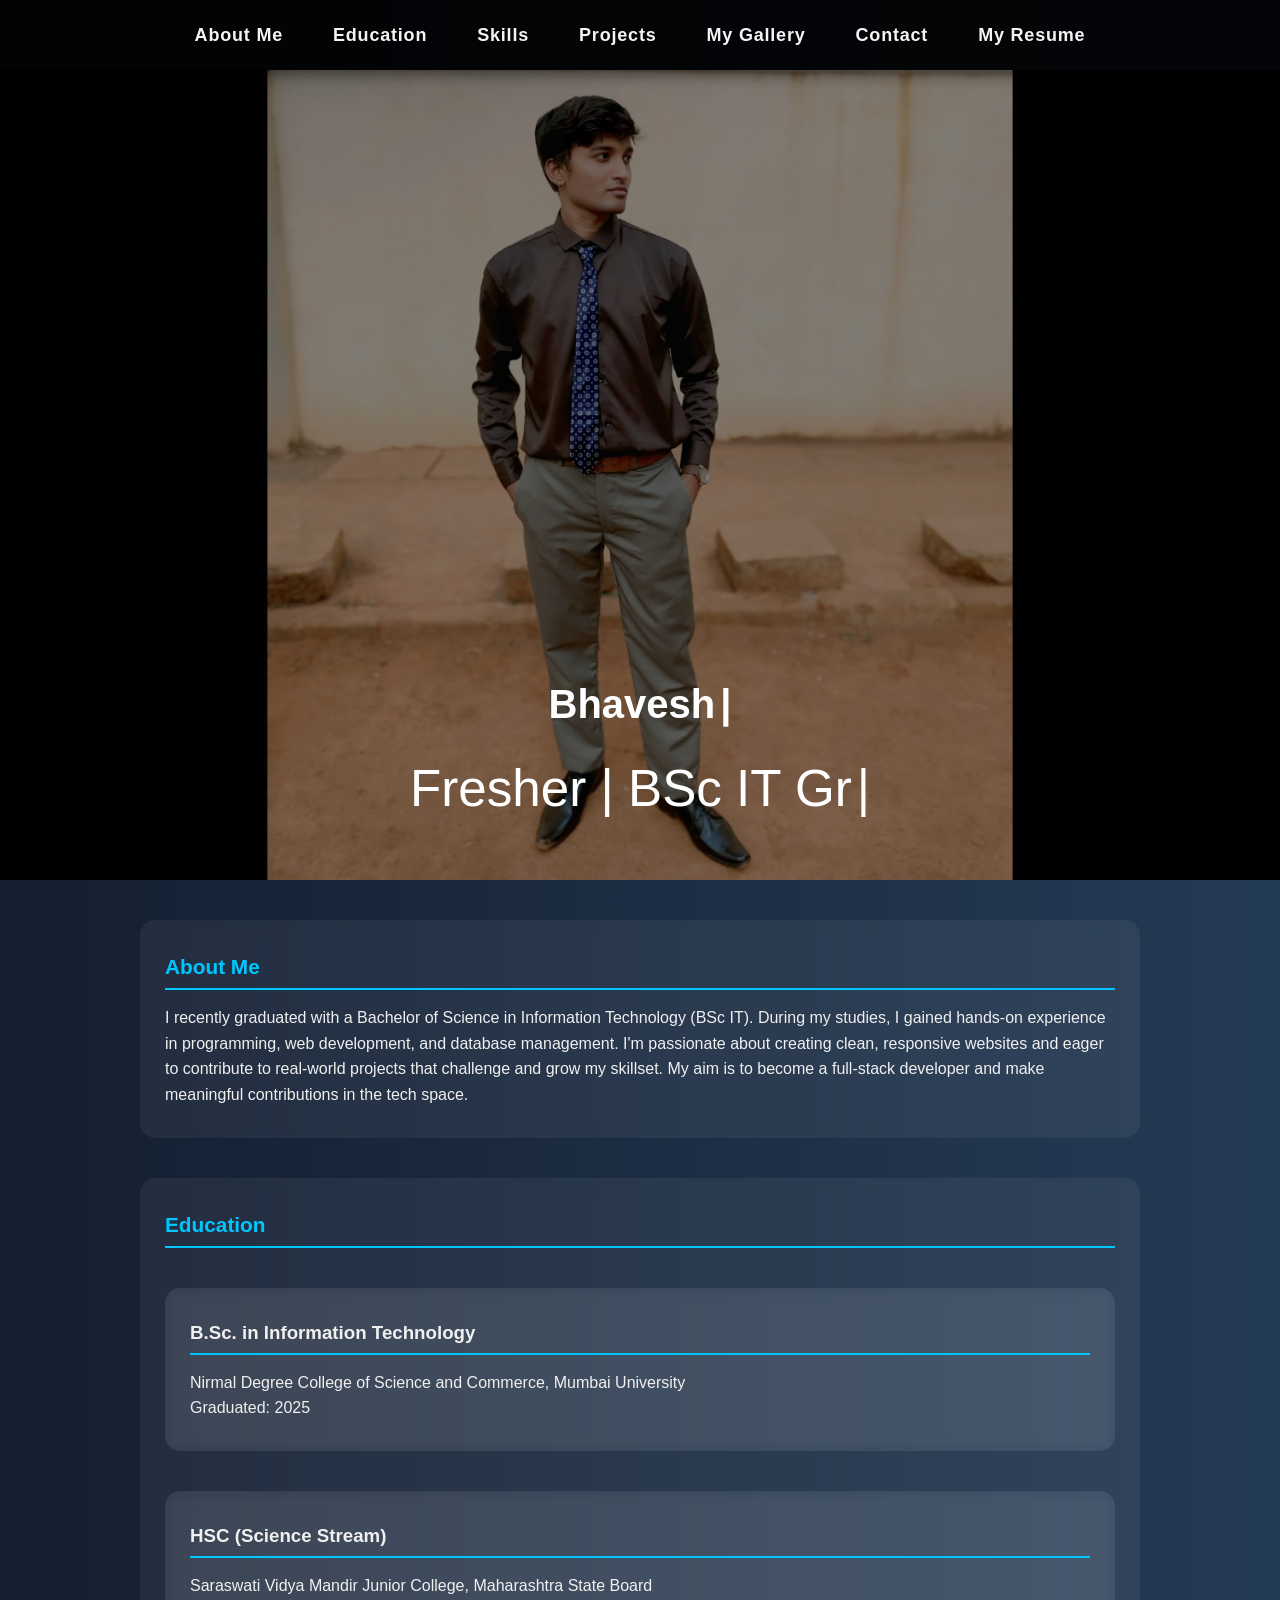
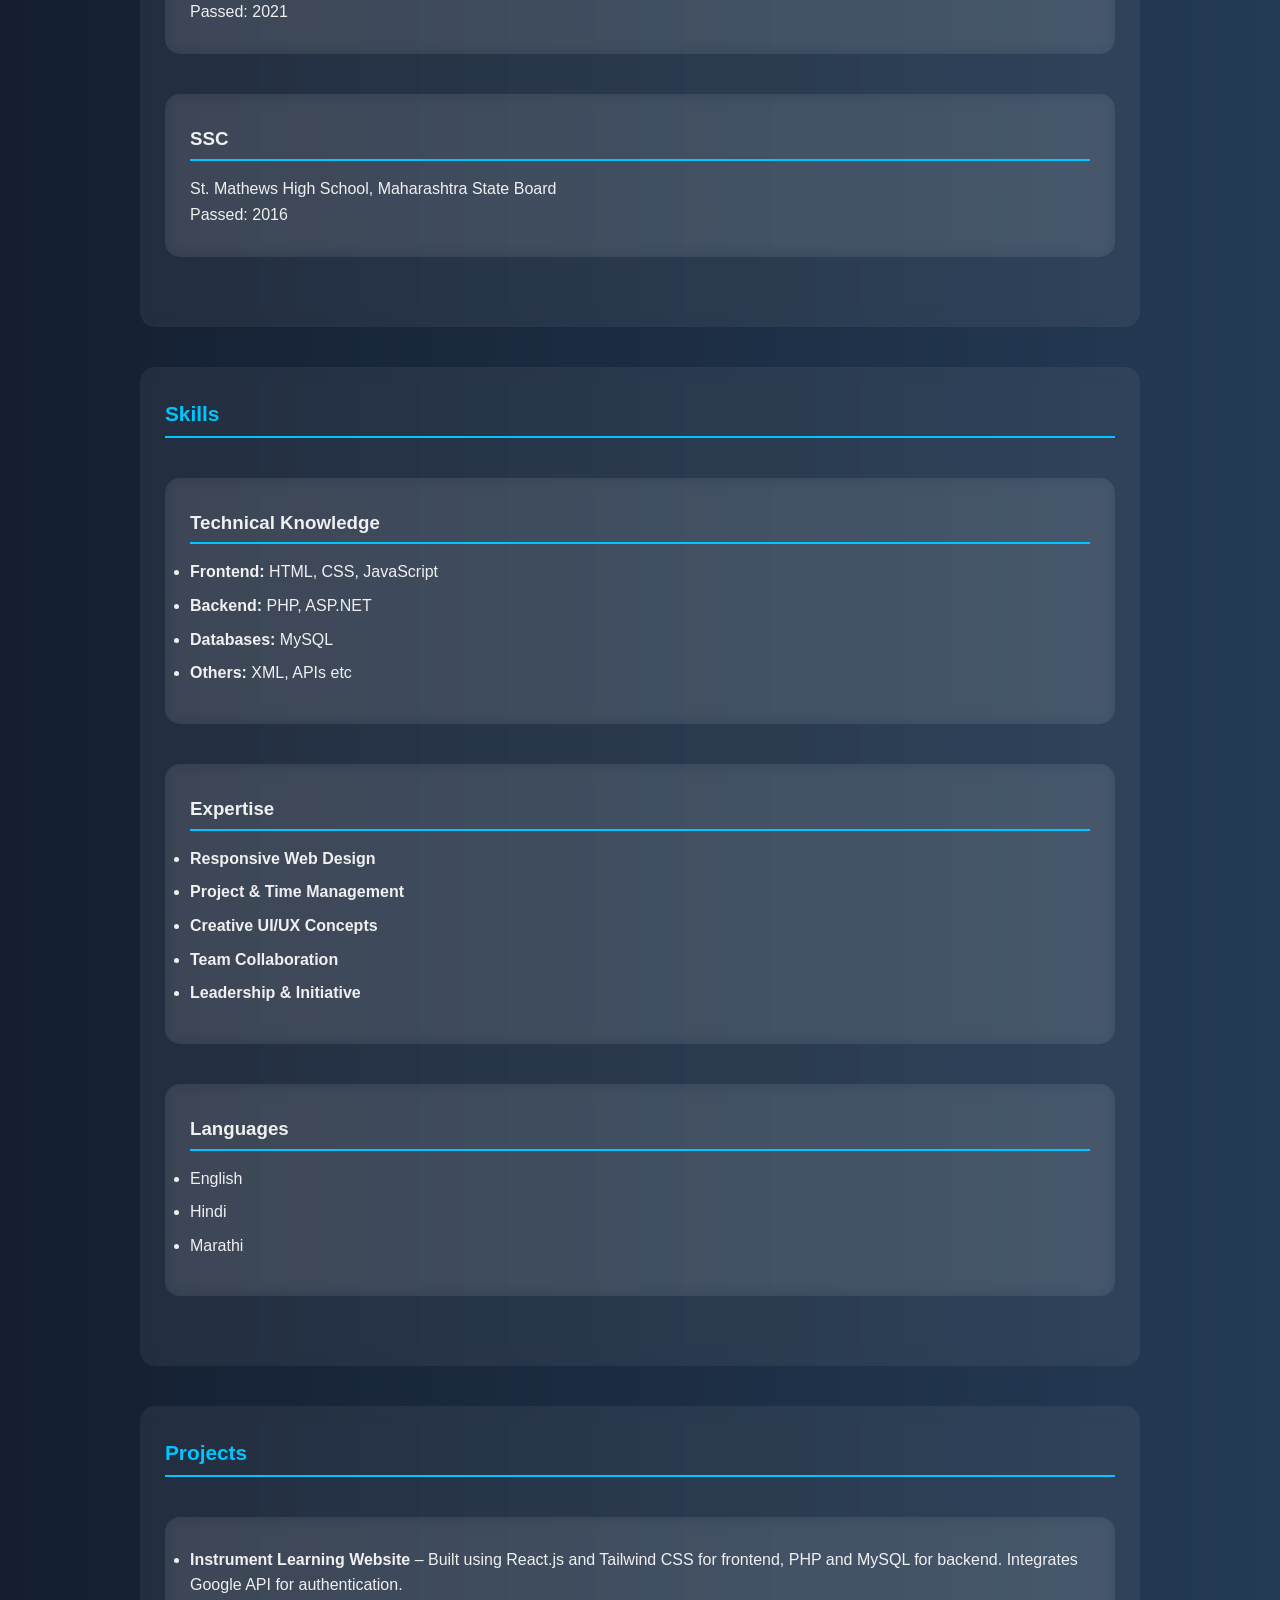
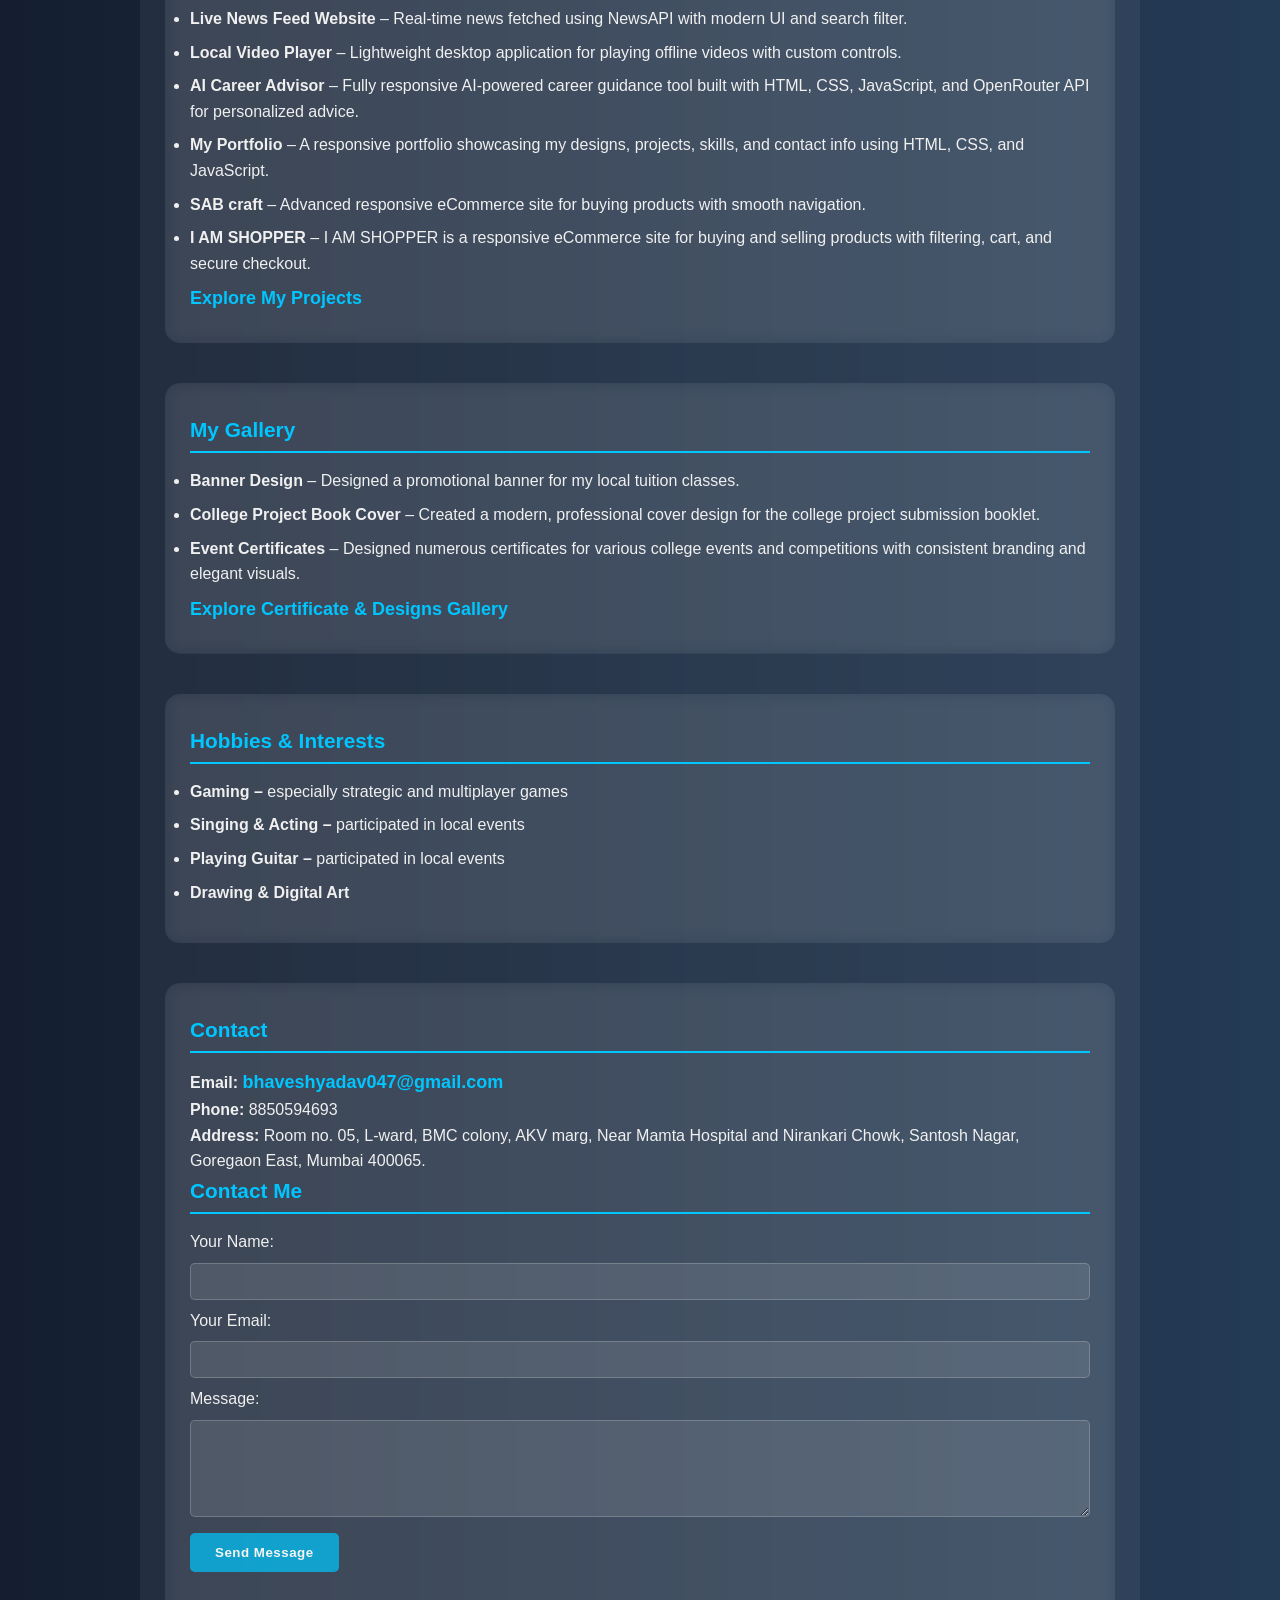
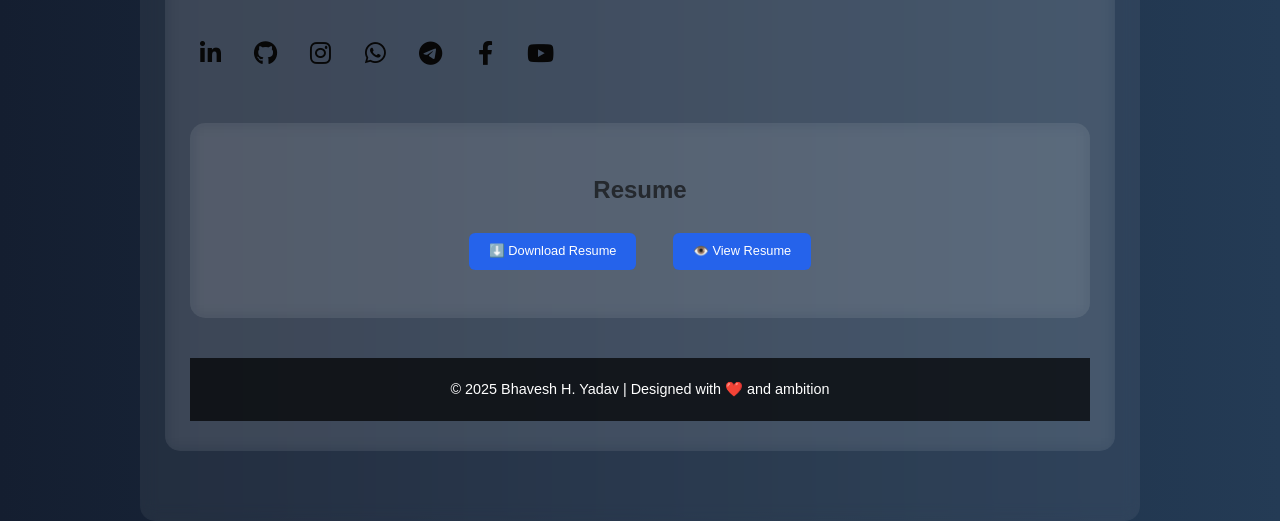
==== commit 814a9a7e: "add files" ====
--- a/index.html
+++ b/index.html
@@ -1,2931 +1,1173 @@
-<!DOCTYPE html>
-<html lang="en" data-theme="light" data-lang="en">
-
-<head>
-  <meta charset="UTF-8">
-  <meta name="viewport" content="width=device-width,initial-scale=1,viewport-fit=cover">
-  <title>SUMAN Henna Elegance — Mumbai's Finest Mehendi Artist</title>
-  <meta name="description"
-    content="Suman is Mumbai's premier bridal mehendi and henna artist. Book now for weddings, engagements, festivals & events.">
-  <link rel="stylesheet" href="https://cdnjs.cloudflare.com/ajax/libs/font-awesome/6.5.0/css/all.min.css">
-  <link
-    href="https://fonts.googleapis.com/css2?family=Cormorant+Garamond:ital,wght@0,300;0,400;0,500;1,300;1,400&family=Cinzel:wght@400;500&family=Jost:wght@300;400&display=swap"
-    rel="stylesheet">
-  <style>
-    *,
-    *::before,
-    *::after {
-      margin: 0;
-      padding: 0;
-      box-sizing: border-box
-    }
-
-    :root {
-      --ivory: #FAF6EE;
-      --cream: #F2EAD6;
-      --henna: #7B2D1A;
-      --henna-light: #A8432A;
-      --gold: #C4952A;
-      --gold-light: #E2B85A;
-      --bark: #3A1F0D;
-      --warm-gray: #6B4C35;
-      --nav-bg: rgba(250, 246, 238, .97);
-      --nav-border: rgba(196, 149, 42, .22);
-      --body-bg: #FAF6EE;
-      --about-bg: #F2EAD6;
-      --service-bg: #fff;
-      --gallery-bg: #120800;
-      --process-bg: #FAF6EE;
-      --footer-bg: #3A1F0D;
-      --footer-logo: #E2B85A;
-      --footer-copy: rgba(250, 246, 238, .5);
-      --text-primary: #3A1F0D;
-      --contact-bg: #7B2D1A;
-      --stat-num-color: var(--henna);
-      --step-num-bg: var(--ivory);
-      --section-title-color: var(--bark);
-      --hero-right-bg: #F2EAD6;
-      --services-bg: #FAF6EE;
-      --card-shadow: 0 4px 24px rgba(58, 31, 13, .08);
-      --card-shadow-hover: 0 12px 40px rgba(58, 31, 13, .15);
-      --review-bg: #FAF6EE;
-      --review-card-bg: rgba(255, 255, 255, .85);
-      --review-border: rgba(196, 149, 42, .2);
-      --review-border-hover: rgba(196, 149, 42, .45);
-      --review-ink: #3A1F0D;
-      --review-muted: #7B5C3E;
-      --review-amber: #B8711A;
-      --review-amber-mid: #D4952A;
-      --review-amber-light: rgba(196, 149, 42, .07);
-      --review-rust: #7B2D1A
-    }
-
-    [data-theme="dark"] {
-      --ivory: #1A1209;
-      --cream: #221508;
-      --henna: #D4614A;
-      --henna-light: #E07A5F;
-      --bark: #F0E6D3;
-      --warm-gray: #C8B49A;
-      --nav-bg: rgba(26, 18, 9, .97);
-      --nav-border: rgba(196, 149, 42, .3);
-      --body-bg: #1A1209;
-      --about-bg: #221508;
-      --service-bg: #2A1A0E;
-      --gallery-bg: #080400;
-      --process-bg: #1A1209;
-      --footer-bg: #0D0804;
-      --footer-copy: rgba(240, 230, 211, .45);
-      --text-primary: #F0E6D3;
-      --contact-bg: #2A0E06;
-      --step-num-bg: #221508;
-      --hero-right-bg: #221508;
-      --services-bg: #1A1209;
-      --card-shadow: 0 4px 24px rgba(0, 0, 0, .3);
-      --card-shadow-hover: 0 12px 40px rgba(0, 0, 0, .5);
-      --review-bg: #1A1209;
-      --review-card-bg: rgba(34, 21, 8, .9);
-      --review-ink: #F0E6D3;
-      --review-muted: #C8B49A;
-      --review-amber: #C4952A;
-      --review-amber-mid: #E2B85A;
-      --review-amber-light: rgba(196, 149, 42, .1);
-      --review-rust: #D4614A
-    }
-
-    html {
-      scroll-behavior: smooth;
-      font-size: 16px
-    }
-
-    body {
-      font-family: 'Jost', sans-serif;
-      background: var(--ivory);
-      color: var(--bark);
-      overflow-x: hidden;
-      transition: background .4s, color .4s;
-      -webkit-font-smoothing: antialiased;
-      text-rendering: optimizeLegibility;
-      -webkit-text-size-adjust: 100%;
-      padding-left: env(safe-area-inset-left);
-      padding-right: env(safe-area-inset-right)
-    }
-
-    img,
-    video {
-      max-width: 100%;
-      display: block
-    }
-
-    button,
-    a {
-      touch-action: manipulation;
-      -webkit-tap-highlight-color: transparent
-    }
-
-    ::-webkit-scrollbar {
-      width: 6px
-    }
-
-    ::-webkit-scrollbar-track {
-      background: var(--ivory)
-    }
-
-    ::-webkit-scrollbar-thumb {
-      background: var(--gold);
-      border-radius: 10px
-    }
-
-    ::-webkit-scrollbar-thumb:hover {
-      background: var(--henna)
-    }
-
-    #scroll-progress-bar {
-      position: fixed;
-      top: 0;
-      left: 0;
-      width: 0%;
-      height: 3px;
-      background: linear-gradient(90deg, var(--gold), var(--henna), var(--gold-light));
-      z-index: 9999;
-      transition: width .1s linear;
-      box-shadow: 0 0 10px rgba(196, 149, 42, .6);
-      pointer-events: none;
-      border-radius: 0 10px 10px 0
-    }
-
-    #scrollTopBtn {
-      position: fixed;
-      bottom: calc(5rem + env(safe-area-inset-bottom));
-      right: calc(1rem + env(safe-area-inset-right));
-      width: 42px;
-      height: 42px;
-      border: none;
-      border-radius: 50%;
-      cursor: pointer;
-      display: none;
-      align-items: center;
-      justify-content: center;
-      background: rgba(123, 45, 26, .8);
-      backdrop-filter: blur(14px);
-      -webkit-backdrop-filter: blur(14px);
-      color: #fff;
-      box-shadow: 0 4px 16px rgba(0, 0, 0, .25), 0 0 12px rgba(196, 149, 42, .3);
-      transition: transform .3s, opacity .3s, background .3s;
-      z-index: 998
-    }
-
-    #scrollTopBtn:hover {
-      transform: translateY(-5px) scale(1.08);
-      background: rgba(196, 149, 42, .95)
-    }
-
-    #scrollTopBtn:active {
-      transform: scale(.92)
-    }
-
-    #scrollTopBtn svg.progress-ring {
-      position: absolute;
-      width: 100%;
-      height: 100%;
-      top: 0;
-      left: 0;
-      transform: rotate(-90deg)
-    }
-
-    #progressCircle {
-      fill: none;
-      stroke: var(--gold);
-      stroke-width: 3;
-      stroke-dasharray: 125.66;
-      stroke-dashoffset: 125.66;
-      transition: stroke-dashoffset .15s linear
-    }
-
-    .scroll-arrow {
-      position: relative;
-      z-index: 2;
-      color: #fff;
-      width: 15px;
-      height: 15px;
-      flex-shrink: 0
-    }
-
-    .site-logo {
-      display: inline-flex;
-      align-items: center;
-      gap: 10px;
-      text-decoration: none
-    }
-
-    .logo-icon {
-      width: 34px;
-      height: 34px;
-      border: 1.5px solid var(--gold);
-      border-radius: 50%;
-      display: flex;
-      align-items: center;
-      justify-content: center;
-      flex-shrink: 0
-    }
-
-    .logo-icon::before {
-      content: '✦';
-      font-size: 14px;
-      color: var(--henna);
-      line-height: 1
-    }
-
-    .logo-text-wrap {
-      display: flex;
-      flex-direction: column;
-      line-height: 1
-    }
-
-    .logo-name {
-      font-family: 'Cinzel', serif;
-      font-size: 1rem;
-      font-weight: 500;
-      letter-spacing: .18em;
-      color: var(--henna);
-      transition: color .3s
-    }
-
-    .logo-sub {
-      font-family: 'Jost', sans-serif;
-      font-size: .55rem;
-      letter-spacing: .35em;
-      text-transform: uppercase;
-      color: var(--gold);
-      font-weight: 300;
-      margin-top: 3px
-    }
-
-    .site-logo:hover .logo-name {
-      color: var(--henna-light)
-    }
-
-    .lang-switcher {
-      display: flex;
-      align-items: center;
-      gap: 4px;
-      background: rgba(196, 149, 42, .12);
-      border: 1px solid var(--nav-border);
-      border-radius: 100px;
-      padding: 3px 5px
-    }
-
-    .lang-btn {
-      font-family: 'Jost', sans-serif;
-      font-size: .62rem;
-      font-weight: 400;
-      letter-spacing: .1em;
-      text-transform: uppercase;
-      color: var(--warm-gray);
-      background: none;
-      border: none;
-      cursor: pointer;
-      padding: 4px 8px;
-      border-radius: 100px;
-      transition: all .25s
-    }
-
-    .lang-btn.active,
-    .lang-btn:hover {
-      background: var(--henna);
-      color: #FAF6EE
-    }
-
-    [data-theme="dark"] .lang-btn.active,
-    [data-theme="dark"] .lang-btn:hover {
-      background: var(--gold);
-      color: #1A1209
-    }
-
-    .dm-toggle {
-      position: fixed;
-      bottom: calc(8.5rem + env(safe-area-inset-bottom));
-      right: calc(1rem + env(safe-area-inset-right));
-      width: 42px;
-      height: 42px;
-      border-radius: 50%;
-      background: var(--henna);
-      border: 2px solid var(--gold);
-      color: #FAF6EE;
-      font-size: 1rem;
-      cursor: pointer;
-      display: flex;
-      align-items: center;
-      justify-content: center;
-      z-index: 999;
-      box-shadow: 0 4px 16px rgba(0, 0, 0, .3);
-      transition: all .3s
-    }
-
-    .dm-toggle:hover {
-      transform: scale(1.1);
-      background: var(--henna-light)
-    }
-
-    .wa-float {
-      position: fixed;
-      bottom: calc(1.5rem + env(safe-area-inset-bottom));
-      right: calc(1rem + env(safe-area-inset-right));
-      width: 46px;
-      height: 46px;
-      border-radius: 50%;
-      background: #25d366;
-      color: #fff;
-      font-size: 1.5rem;
-      display: flex;
-      align-items: center;
-      justify-content: center;
-      z-index: 999;
-      box-shadow: 0 4px 20px rgba(37, 211, 102, .45);
-      text-decoration: none;
-      transition: transform .3s;
-      animation: waPulse 2.5s ease-in-out infinite
-    }
-
-    .wa-float:hover {
-      transform: scale(1.12)
-    }
-
-    @keyframes waPulse {
-
-      0%,
-      100% {
-        box-shadow: 0 4px 20px rgba(37, 211, 102, .45)
-      }
-
-      50% {
-        box-shadow: 0 4px 30px rgba(37, 211, 102, .75), 0 0 0 8px rgba(37, 211, 102, .1)
-      }
-    }
-
-    nav {
-      position: fixed;
-      top: 0;
-      width: 100%;
-      z-index: 100;
-      display: flex;
-      justify-content: space-between;
-      align-items: center;
-      padding: 1.2rem 4rem;
-      background: var(--nav-bg);
-      backdrop-filter: blur(14px);
-      -webkit-backdrop-filter: blur(14px);
-      border-bottom: 1px solid var(--nav-border);
-      transition: padding .3s, background .4s, border-color .4s
-    }
-
-    nav.scrolled {
-      padding: .7rem 4rem
-    }
-
-    .nav-links {
-      display: flex;
-      gap: 2.5rem;
-      list-style: none
-    }
-
-    .nav-links a {
-      font-family: 'Jost', sans-serif;
-      font-weight: 400;
-      font-size: .75rem;
-      letter-spacing: .2em;
-      text-transform: uppercase;
-      color: var(--bark);
-      text-decoration: none;
-      transition: color .3s;
-      position: relative
-    }
-
-    .nav-links a::after {
-      content: '';
-      position: absolute;
-      bottom: -3px;
-      left: 0;
-      width: 0;
-      height: 1px;
-      background: var(--henna);
-      transition: width .3s
-    }
-
-    .nav-links a:hover {
-      color: var(--henna)
-    }
-
-    .nav-links a:hover::after {
-      width: 100%
-    }
-
-    .nav-right {
-      display: flex;
-      align-items: center;
-      gap: 1rem
-    }
-
-    .nav-hamburger {
-      display: none;
-      flex-direction: column;
-      gap: 5px;
-      cursor: pointer;
-      padding: 4px;
-      background: none;
-      border: none
-    }
-
-    .nav-hamburger span {
-      display: block;
-      width: 24px;
-      height: 1.5px;
-      background: var(--bark);
-      transition: all .3s
-    }
-
-    .nav-hamburger.open span:nth-child(1) {
-      transform: translateY(6.5px) rotate(45deg)
-    }
-
-    .nav-hamburger.open span:nth-child(2) {
-      opacity: 0
-    }
-
-    .nav-hamburger.open span:nth-child(3) {
-      transform: translateY(-6.5px) rotate(-45deg)
-    }
-
-    .nav-overlay {
-      position: fixed;
-      inset: 0;
-      background: rgba(0, 0, 0, .45);
-      z-index: 199;
-      opacity: 0;
-      pointer-events: none;
-      transition: opacity .3s
-    }
-
-    .nav-overlay.open {
-      opacity: 1;
-      pointer-events: all
-    }
-
-    .nav-drawer {
-      position: fixed;
-      top: 0;
-      right: -100%;
-      width: 75%;
-      max-width: 300px;
-      height: 100dvh;
-      background: var(--nav-bg);
-      backdrop-filter: blur(16px);
-      -webkit-backdrop-filter: blur(16px);
-      border-left: 1px solid var(--nav-border);
-      z-index: 200;
-      display: flex;
-      flex-direction: column;
-      padding: 5rem 2rem 3rem;
-      transition: right .35s cubic-bezier(.25, .46, .45, .94);
-      overflow-y: auto;
-      list-style: none
-    }
-
-    .nav-drawer.open {
-      right: 0
-    }
-
-    .nav-drawer li {
-      border-bottom: 1px solid var(--nav-border)
-    }
-
-    .nav-drawer a {
-      display: block;
-      padding: 1rem 0;
-      font-family: 'Cinzel', serif;
-      font-size: .85rem;
-      letter-spacing: .2em;
-      text-transform: uppercase;
-      color: var(--bark);
-      text-decoration: none;
-      transition: color .3s
-    }
-
-    .nav-drawer a:hover {
-      color: var(--henna)
-    }
-
-    .nav-drawer li.drawer-lang {
-      border-bottom: none
-    }
-
-    .drawer-lang {
-      padding: 1rem 0;
-      display: flex;
-      gap: 8px
-    }
-
-    .hero {
-      min-height: 100svh;
-      display: grid;
-      grid-template-columns: 1fr 1fr;
-      position: relative;
-      overflow: hidden
-    }
-
-    .hero-left {
-      display: flex;
-      flex-direction: column;
-      justify-content: center;
-      padding: 8rem 4rem 4rem 6rem;
-      position: relative;
-      z-index: 2
-    }
-
-    .hero-tag {
-      font-family: 'Jost', sans-serif;
-      font-size: .68rem;
-      letter-spacing: .38em;
-      text-transform: uppercase;
-      color: var(--gold);
-      margin-bottom: 1.5rem;
-      display: flex;
-      align-items: center;
-      gap: 1rem
-    }
-
-    .hero-tag::before {
-      content: '';
-      width: 40px;
-      height: 1px;
-      background: var(--gold);
-      flex-shrink: 0
-    }
-
-    .hero-name {
-      font-family: 'Cormorant Garamond', serif;
-      font-size: clamp(2.8rem, 5.5vw, 5.5rem);
-      font-weight: 300;
-      line-height: 1.05;
-      color: var(--bark);
-      margin-bottom: .5rem
-    }
-
-    .hero-name em {
-      font-style: italic;
-      color: var(--henna)
-    }
-
-    .hero-subtitle {
-      font-family: 'Cinzel', serif;
-      font-size: .82rem;
-      letter-spacing: .3em;
-      color: var(--warm-gray);
-      margin-bottom: 2rem;
-      text-transform: uppercase
-    }
-
-    .hero-desc {
-      font-weight: 300;
-      font-size: .95rem;
-      line-height: 1.9;
-      color: var(--warm-gray);
-      max-width: 380px;
-      margin-bottom: 3rem
-    }
-
-    .hero-ctas {
-      display: flex;
-      gap: 1rem;
-      flex-wrap: wrap
-    }
-
-    .btn-primary {
-      display: inline-flex;
-      align-items: center;
-      gap: .5rem;
-      padding: 1rem 2.5rem;
-      background: var(--henna);
-      color: #FAF6EE;
-      font-family: 'Cinzel', serif;
-      font-size: .72rem;
-      letter-spacing: .22em;
-      text-decoration: none;
-      text-transform: uppercase;
-      transition: background .3s, transform .2s;
-      border: none;
-      cursor: pointer;
-      border-radius: 2px
-    }
-
-    .btn-primary:hover {
-      background: var(--henna-light);
-      transform: translateY(-2px)
-    }
-
-    .btn-outline {
-      display: inline-flex;
-      align-items: center;
-      gap: .5rem;
-      padding: 1rem 2.5rem;
-      border: 1px solid var(--henna);
-      color: var(--henna);
-      font-family: 'Cinzel', serif;
-      font-size: .72rem;
-      letter-spacing: .22em;
-      text-decoration: none;
-      text-transform: uppercase;
-      transition: all .3s;
-      cursor: pointer;
-      background: transparent;
-      border-radius: 2px
-    }
-
-    .btn-outline:hover {
-      background: var(--henna);
-      color: #FAF6EE
-    }
-
-    .hero-right {
-      position: relative;
-      display: flex;
-      align-items: center;
-      justify-content: center;
-      overflow: hidden;
-      min-height: 320px;
-      background: var(--hero-right-bg)
-    }
-
-    .hero-right::after {
-      content: "";
-      position: absolute;
-      inset: 0;
-      background: linear-gradient(120deg, rgba(0, 0, 0, .1), transparent);
-      z-index: 1;
-      pointer-events: none
-    }
-
-    .hero-mandala {
-      position: absolute;
-      top: 50%;
-      left: 50%;
-      width: 140vmax;
-      height: 140vmax;
-      background-image: url("https://uploads.onecompiler.io/44khh99nr/44mkr2899/bgmehendiimg.png");
-      background-size: cover;
-      background-position: center;
-      background-repeat: no-repeat;
-      transform: translate(-50%, -50%);
-      animation: rotateMandala 100s linear infinite;
-      opacity: .12;
-      z-index: 0;
-      pointer-events: none;
-      will-change: transform
-    }
-
-    @keyframes rotateMandala {
-      from {
-        transform: translate(-50%, -50%) rotate(0deg)
-      }
-
-      to {
-        transform: translate(-50%, -50%) rotate(360deg)
-      }
-    }
-
-    .hero-photo-wrapper {
-      width: 360px;
-      height: 480px;
-      position: relative;
-      z-index: 2;
-      border: 1px solid rgba(196, 149, 42, .3);
-      border-radius: 10px;
-      box-shadow: 20px 20px 60px rgba(0, 0, 0, .15);
-      overflow: hidden;
-      background: linear-gradient(160deg, #e8d5b0, #c9a87a)
-    }
-
-    .hero-photo-wrapper img {
-      width: 100%;
-      height: 100%;
-      object-fit: cover;
-      object-position: center top
-    }
-
-    .scroll-indicator {
-      position: absolute;
-      bottom: 2rem;
-      left: 50%;
-      transform: translateX(-50%);
-      display: flex;
-      flex-direction: column;
-      align-items: center;
-      gap: .5rem;
-      z-index: 10
-    }
-
-    .scroll-line {
-      width: 1px;
-      height: 40px;
-      background: linear-gradient(to bottom, var(--gold), transparent);
-      animation: scrollPulse 2s ease-in-out infinite
-    }
-
-    @keyframes scrollPulse {
-
-      0%,
-      100% {
-        opacity: .4
-      }
-
-      50% {
-        opacity: 1
-      }
-    }
-
-    .scroll-text {
-      font-size: .62rem;
-      letter-spacing: .3em;
-      text-transform: uppercase;
-      color: var(--warm-gray);
-      font-family: 'Jost', sans-serif;
-      text-decoration: none;
-      transition: color .3s
-    }
-
-    .scroll-text:hover {
-      color: var(--gold)
-    }
-
-    section {
-      padding: 6rem
-    }
-
-    .section-tag {
-      font-family: 'Cinzel', serif;
-      font-size: .68rem;
-      letter-spacing: .42em;
-      text-transform: uppercase;
-      color: var(--gold);
-      margin-bottom: 1rem
-    }
-
-    .section-title {
-      font-family: 'Cormorant Garamond', serif;
-      font-size: clamp(2rem, 4vw, 3.5rem);
-      font-weight: 300;
-      line-height: 1.1;
-      color: var(--section-title-color);
-      margin-bottom: 1.5rem
-    }
-
-    .section-title em {
-      font-style: italic;
-      color: var(--henna)
-    }
-
-    #about {
-      background: var(--about-bg);
-      display: grid;
-      grid-template-columns: 1fr 1.2fr;
-      gap: 6rem;
-      align-items: center;
-      transition: background .4s
-    }
-
-    .about-img-box {
-      width: 100%;
-      aspect-ratio: 3/4;
-      background: linear-gradient(145deg, #d4b896, #b8956a);
-      border: 1px solid rgba(196, 149, 42, .25);
-      border-radius: 10px;
-      overflow: hidden
-    }
-
-    .about-img-box img {
-      width: 100%;
-      height: 100%;
-      object-fit: cover;
-      object-position: center;
-      display: block
-    }
-
-    .about-stats {
-      display: grid;
-      grid-template-columns: 1fr 1fr;
-      gap: 1.5rem;
-      margin-top: 2.5rem
-    }
-
-    .stat {
-      border-left: 2px solid var(--gold);
-      padding-left: 1rem
-    }
-
-    .stat-num {
-      font-family: 'Cormorant Garamond', serif;
-      font-size: 2.2rem;
-      font-weight: 300;
-      color: var(--stat-num-color);
-      line-height: 1
-    }
-
-    .stat-label {
-      font-size: .7rem;
-      letter-spacing: .15em;
-      text-transform: uppercase;
-      color: var(--warm-gray);
-      margin-top: .35rem
-    }
-
-    .about-text {
-      font-weight: 300;
-      line-height: 1.9;
-      color: var(--warm-gray);
-      font-size: .95rem;
-      margin-bottom: 1.2rem
-    }
-
-    #services {
-      background: var(--services-bg);
-      transition: background .4s
-    }
-
-    .services-header {
-      text-align: center;
-      margin-bottom: 4rem
-    }
-
-    .services-grid {
-      display: grid;
-      grid-template-columns: repeat(3, 1fr);
-      gap: 1.5rem
-    }
-
-    .service-card {
-      background: var(--service-bg);
-      border: 1px solid var(--nav-border);
-      border-radius: 16px;
-      padding: 2.5rem 2rem 2rem;
-      position: relative;
-      overflow: hidden;
-      transition: transform .35s, box-shadow .35s, background .4s;
-      display: flex;
-      flex-direction: column;
-      gap: .75rem;
-      box-shadow: var(--card-shadow)
-    }
-
-    .service-card::before {
-      content: '';
-      position: absolute;
-      top: 0;
-      left: 0;
-      width: 100%;
-      height: 3px;
-      background: linear-gradient(to right, var(--gold), var(--henna));
-      transform: scaleX(0);
-      transform-origin: left;
-      transition: transform .4s;
-      border-radius: 16px 16px 0 0
-    }
-
-    .service-card:hover::before {
-      transform: scaleX(1)
-    }
-
-    .service-card:hover {
-      transform: translateY(-6px);
-      box-shadow: var(--card-shadow-hover)
-    }
-
-    .service-icon {
-      width: 44px;
-      height: 44px;
-      color: var(--gold);
-      flex-shrink: 0
-    }
-
-    .service-name {
-      font-family: 'Cinzel', serif;
-      font-size: .82rem;
-      letter-spacing: .15em;
-      color: var(--bark);
-      text-transform: uppercase;
-      margin: 0
-    }
-
-    .service-desc {
-      font-size: .875rem;
-      line-height: 1.85;
-      font-weight: 300;
-      color: var(--warm-gray);
-      flex: 1
-    }
-
-    .service-contact-row {
-      display: flex;
-      align-items: center;
-      gap: 1rem;
-      margin-top: .75rem;
-      padding-top: .75rem;
-      border-top: 1px solid var(--nav-border);
-      flex-wrap: wrap
-    }
-
-    .service-contact-label {
-      font-family: 'Cinzel', serif;
-      font-size: .6rem;
-      letter-spacing: .2em;
-      text-transform: uppercase;
-      color: var(--warm-gray);
-      white-space: nowrap
-    }
-
-    .service-contact-btns {
-      display: flex;
-      gap: .6rem;
-      align-items: center
-    }
-
-    .sc-btn {
-      display: inline-flex;
-      align-items: center;
-      gap: .4rem;
-      padding: .45rem 1rem;
-      border-radius: 100px;
-      font-family: 'Jost', sans-serif;
-      font-size: .72rem;
-      font-weight: 400;
-      letter-spacing: .08em;
-      text-decoration: none;
-      transition: all .25s;
-      white-space: nowrap
-    }
-
-    .sc-btn-wa {
-      background: #25d366;
-      color: #fff
-    }
-
-    .sc-btn-wa:hover {
-      background: #1db954;
-      transform: translateY(-1px);
-      box-shadow: 0 4px 12px rgba(37, 211, 102, .3)
-    }
-
-    .sc-btn-ig {
-      background: linear-gradient(135deg, #f58529, #dd2a7b, #8134af);
-      color: #fff
-    }
-
-    .sc-btn-ig:hover {
-      opacity: .9;
-      transform: translateY(-1px)
-    }
-
-    .sc-btn i {
-      font-size: .8rem
-    }
-
-    .service-badge {
-      display: inline-block;
-      background: linear-gradient(135deg, var(--gold), var(--henna));
-      color: #FAF6EE;
-      font-family: 'Cinzel', serif;
-      font-size: .55rem;
-      letter-spacing: .15em;
-      padding: .3rem .8rem;
-      border-radius: 100px;
-      text-transform: uppercase;
-      align-self: flex-start
-    }
-
-    #gallery {
-      background: var(--gallery-bg);
-      padding: 5rem 0 4rem;
-      overflow: hidden;
-      position: relative
-    }
-
-    #gallery::before {
-      content: '';
-      position: absolute;
-      inset: 0;
-      background: radial-gradient(ellipse at center, rgba(196, 149, 42, .06) 0%, transparent 70%);
-      pointer-events: none
-    }
-
-    .gallery-header {
-      text-align: center;
-      padding: 0 6rem 3rem
-    }
-
-    .gallery-header .section-tag {
-      color: var(--gold-light)
-    }
-
-    .gallery-header .section-title {
-      color: #FAF6EE
-    }
-
-    .gallery-header .section-title em {
-      color: var(--gold-light)
-    }
-
-    .netflix-slider-wrap {
-      position: relative;
-      width: 100%;
-      overflow: hidden
-    }
-
-    .netflix-slider-track {
-      display: flex;
-      align-items: center;
-      gap: 16px;
-      padding: 60px 0;
-      transition: transform .6s cubic-bezier(.25, .46, .45, .94);
-      will-change: transform
-    }
-
-    .n-card {
-      flex: 0 0 260px;
-      height: 380px;
-      border-radius: 12px;
-      overflow: hidden;
-      position: relative;
-      cursor: pointer;
-      transition: transform .5s cubic-bezier(.25, .46, .45, .94), box-shadow .5s, filter .5s;
-      transform-origin: center center;
-      box-shadow: 0 8px 32px rgba(0, 0, 0, .5)
-    }
-
-    .n-card img,
-    .n-card video {
-      width: 100%;
-      height: 100%;
-      object-fit: cover;
-      display: block;
-      transition: transform .5s
-    }
-
-    .n-card iframe {
-      width: 100%;
-      height: 100%;
-      border: none;
-      display: block;
-      pointer-events: none
-    }
-
-    .n-card-overlay {
-      position: absolute;
-      inset: 0;
-      background: linear-gradient(to top, rgba(0, 0, 0, .9) 0%, rgba(0, 0, 0, .2) 50%, transparent 100%);
-      opacity: 0;
-      transition: opacity .4s;
-      display: flex;
-      flex-direction: column;
-      align-items: center;
-      justify-content: flex-end;
-      padding: 1.2rem
-    }
-
-    .n-card-label {
-      font-family: 'Cinzel', serif;
-      font-size: .7rem;
-      letter-spacing: .22em;
-      text-transform: uppercase;
-      color: #fff;
-      text-align: center
-    }
-
-    .n-card-type {
-      font-size: .6rem;
-      letter-spacing: .15em;
-      color: var(--gold-light);
-      text-transform: uppercase;
-      margin-bottom: .3rem;
-      font-family: 'Jost', sans-serif
-    }
-
-    .n-card .expand-icon {
-      width: 32px;
-      height: 32px;
-      border-radius: 50%;
-      border: 1px solid rgba(255, 255, 255, .5);
-      display: flex;
-      align-items: center;
-      justify-content: center;
-      color: #fff;
-      font-size: .8rem;
-      margin-bottom: .6rem;
-      transition: background .3s
-    }
-
-    .n-card:hover .expand-icon {
-      background: rgba(255, 255, 255, .2)
-    }
-
-    .n-card.active {
-      transform: scale(1.28) translateZ(0);
-      z-index: 20;
-      box-shadow: 0 32px 80px rgba(0, 0, 0, .9), 0 0 0 2px rgba(196, 149, 42, .6), 0 0 50px rgba(196, 149, 42, .12)
-    }
-
-    .n-card.active .n-card-overlay {
-      opacity: 1
-    }
-
-    .n-card.active img,
-    .n-card.active video {
-      transform: scale(1.04)
-    }
-
-    .n-card.near-l1 {
-      transform: scale(1.08) translateX(8px) rotateY(-8deg);
-      z-index: 15;
-      filter: blur(1.5px)
-    }
-
-    .n-card.near-r1 {
-      transform: scale(1.08) translateX(-8px) rotateY(8deg);
-      z-index: 15;
-      filter: blur(1.5px)
-    }
-
-    .n-card.near-l2 {
-      transform: scale(.96) translateX(4px) rotateY(-4deg);
-      z-index: 10;
-      filter: blur(2px)
-    }
-
-    .n-card.near-r2 {
-      transform: scale(.96) translateX(-4px) rotateY(4deg);
-      z-index: 10;
-      filter: blur(2px)
-    }
-
-    .n-card.far {
-      transform: scale(.88) rotateY(-2deg);
-      z-index: 5;
-      opacity: .7;
-      filter: blur(2px)
-    }
-
-    .n-card.far.is-right {
-      transform: scale(.88) rotateY(2deg)
-    }
-
-    .netflix-slider-wrap::before,
-    .netflix-slider-wrap::after {
-      content: '';
-      position: absolute;
-      top: 0;
-      bottom: 0;
-      width: 160px;
-      z-index: 30;
-      pointer-events: none
-    }
-
-    .netflix-slider-wrap::before {
-      left: 0;
-      background: linear-gradient(to right, var(--gallery-bg), transparent)
-    }
-
-    .netflix-slider-wrap::after {
-      right: 0;
-      background: linear-gradient(to left, var(--gallery-bg), transparent)
-    }
-
-    .gallery-side-arrows {
-      position: absolute;
-      top: 50%;
-      left: 0;
-      right: 0;
-      transform: translateY(-50%);
-      z-index: 40;
-      pointer-events: none;
-      display: flex;
-      justify-content: space-between;
-      padding: 0 20px
-    }
-
-    .gallery-arrow {
-      pointer-events: auto;
-      width: 52px;
-      height: 52px;
-      border-radius: 50%;
-      background: rgba(0, 0, 0, .7);
-      backdrop-filter: blur(8px);
-      -webkit-backdrop-filter: blur(8px);
-      border: 1.5px solid rgba(196, 149, 42, .7);
-      color: var(--gold-light);
-      font-size: 1.1rem;
-      cursor: pointer;
-      display: flex;
-      align-items: center;
-      justify-content: center;
-      transition: all .3s;
-      box-shadow: 0 4px 12px rgba(0, 0, 0, .5)
-    }
-
-    .gallery-arrow:hover {
-      background: var(--gold);
-      color: #0a0500;
-      border-color: var(--gold-light);
-      transform: scale(1.15)
-    }
-
-    .gallery-dots {
-      display: flex;
-      justify-content: center;
-      gap: 12px;
-      margin-top: 24px;
-      align-items: center;
-      flex-wrap: wrap;
-      padding: 0 1rem
-    }
-
-    .gallery-dot {
-      width: 8px;
-      height: 8px;
-      border-radius: 50%;
-      background: rgba(196, 149, 42, .4);
-      cursor: pointer;
-      transition: all .3s;
-      border: none;
-      flex-shrink: 0
-    }
-
-    .gallery-dot.active {
-      background: var(--gold);
-      transform: scale(1.6);
-      box-shadow: 0 0 8px rgba(196, 149, 42, .8)
-    }
-
-    .video-badge {
-      position: absolute;
-      top: 10px;
-      right: 10px;
-      background: rgba(196, 149, 42, .85);
-      color: #fff;
-      font-family: 'Cinzel', serif;
-      font-size: .55rem;
-      letter-spacing: .1em;
-      padding: 3px 7px;
-      border-radius: 3px;
-      z-index: 5;
-      display: flex;
-      align-items: center;
-      gap: 4px
-    }
-
-    #process {
-      background: var(--process-bg);
-      transition: background .4s
-    }
-
-    .process-header {
-      text-align: center;
-      margin-bottom: 4rem
-    }
-
-    .steps {
-      display: grid;
-      grid-template-columns: repeat(4, 1fr);
-      gap: 2rem;
-      position: relative
-    }
-
-    .steps::before {
-      content: '';
-      position: absolute;
-      top: 27px;
-      left: 14%;
-      width: 72%;
-      height: 1px;
-      background: linear-gradient(to right, var(--gold), var(--henna), var(--gold));
-      z-index: 0
-    }
-
-    .step {
-      text-align: center;
-      position: relative;
-      z-index: 1
-    }
-
-    .step-num {
-      width: 56px;
-      height: 56px;
-      border-radius: 50%;
-      background: var(--step-num-bg);
-      border: 2px solid var(--gold);
-      display: flex;
-      align-items: center;
-      justify-content: center;
-      margin: 0 auto 1.5rem;
-      font-family: 'Cinzel', serif;
-      font-size: .88rem;
-      color: var(--henna);
-      transition: background .4s
-    }
-
-    .step-title {
-      font-family: 'Cinzel', serif;
-      font-size: .76rem;
-      letter-spacing: .15em;
-      text-transform: uppercase;
-      color: var(--bark);
-      margin-bottom: .75rem
-    }
-
-    .step-desc {
-      font-size: .85rem;
-      line-height: 1.85;
-      font-weight: 300;
-      color: var(--warm-gray)
-    }
-
-    #contact {
-      background: var(--contact-bg);
-      padding: 6rem;
-      transition: background .4s
-    }
-
-    .contact-inner {
-      display: grid;
-      grid-template-columns: 1fr 1fr;
-      gap: 6rem;
-      align-items: start
-    }
-
-    .contact-left .section-tag {
-      color: var(--gold-light)
-    }
-
-    .contact-left .section-title {
-      color: #FAF6EE
-    }
-
-    .contact-desc {
-      font-weight: 300;
-      line-height: 1.9;
-      color: rgba(250, 246, 238, .8);
-      font-size: .95rem;
-      margin-bottom: 2.5rem
-    }
-
-    .contact-info {
-      display: flex;
-      flex-direction: column;
-      gap: 1.2rem
-    }
-
-    .contact-item {
-      display: flex;
-      align-items: center;
-      gap: 1rem;
-      font-size: .875rem;
-      color: rgba(250, 246, 238, .85);
-      font-weight: 300
-    }
-
-    .contact-item svg {
-      width: 18px;
-      height: 18px;
-      color: var(--gold-light);
-      flex-shrink: 0
-    }
-
-    .contact-item a {
-      color: inherit;
-      text-decoration: none
-    }
-
-    .contact-item a:hover {
-      color: var(--gold-light)
-    }
-
-    .contact-form {
-      display: flex;
-      flex-direction: column;
-      gap: 1rem
-    }
-
-    .form-row {
-      display: grid;
-      grid-template-columns: 1fr 1fr;
-      gap: 1rem
-    }
-
-    .form-group {
-      display: flex;
-      flex-direction: column;
-      gap: .4rem
-    }
-
-    .form-label {
-      font-size: .62rem;
-      letter-spacing: .28em;
-      text-transform: uppercase;
-      color: var(--gold-light);
-      font-family: 'Cinzel', serif
-    }
-
-    .form-input,
-    .form-textarea,
-    .form-select {
-      background: rgba(250, 246, 238, .08);
-      border: 1px solid rgba(250, 246, 238, .2);
-      padding: .9rem 1.1rem;
-      color: #FAF6EE;
-      font-family: 'Jost', sans-serif;
-      font-weight: 300;
-      font-size: .9rem;
-      outline: none;
-      transition: border-color .3s, background .3s;
-      width: 100%;
-      border-radius: 4px
-    }
-
-    .form-input::placeholder,
-    .form-textarea::placeholder {
-      color: rgba(250, 246, 238, .35)
-    }
-
-    .form-input:focus,
-    .form-textarea:focus,
-    .form-select:focus {
-      border-color: var(--gold-light);
-      background: rgba(250, 246, 238, .12)
-    }
-
-    .form-select {
-      color: #FAF6EE;
-      cursor: pointer;
-      appearance: none;
-      -webkit-appearance: none
-    }
-
-    .form-select option {
-      background: #5c1d0e;
-      color: #FAF6EE
-    }
-
-    .form-textarea {
-      resize: vertical;
-      min-height: 110px
-    }
-
-    .form-submit {
-      background: #FAF6EE;
-      color: var(--henna);
-      border: none;
-      padding: 1.1rem 2.5rem;
-      font-family: 'Cinzel', serif;
-      font-size: .76rem;
-      letter-spacing: .22em;
-      text-transform: uppercase;
-      cursor: pointer;
-      transition: background .3s, transform .2s;
-      align-self: flex-start;
-      margin-top: .5rem;
-      display: flex;
-      align-items: center;
-      gap: .5rem;
-      border-radius: 4px
-    }
-
-    .form-submit:hover {
-      background: var(--cream);
-      transform: translateY(-2px)
-    }
-
-    .form-submit:disabled {
-      opacity: .6;
-      cursor: not-allowed;
-      transform: none
-    }
-
-    .form-status {
-      padding: .9rem 1.2rem;
-      font-size: .85rem;
-      font-family: 'Jost', sans-serif;
-      font-weight: 300;
-      display: none;
-      border-radius: 4px;
-      margin-top: .5rem
-    }
-
-    .form-status.success {
-      display: block;
-      background: rgba(37, 211, 102, .12);
-      border: 1px solid rgba(37, 211, 102, .35);
-      color: #a0ffcc
-    }
-
-    .form-status.error {
-      display: block;
-      background: rgba(255, 80, 80, .1);
-      border: 1px solid rgba(255, 80, 80, .3);
-      color: #ffaaaa
-    }
-
-    .form-status.loading {
-      display: block;
-      background: rgba(196, 149, 42, .1);
-      border: 1px solid rgba(196, 149, 42, .3);
-      color: var(--gold-light)
-    }
-
-    footer {
-      background: var(--footer-bg);
-      padding: 3rem 6rem;
-      display: flex;
-      justify-content: space-between;
-      align-items: center;
-      flex-wrap: wrap;
-      gap: 1.5rem;
-      transition: background .4s
-    }
-
-    .footer-logo-name {
-      font-family: 'Cinzel', serif;
-      color: var(--footer-logo);
-      font-size: 1rem;
-      letter-spacing: .15em;
-      text-decoration: none;
-      display: inline-block;
-      transition: transform .3s, text-shadow .3s
-    }
-
-    .footer-logo-name:hover {
-      transform: scale(1.02);
-      text-shadow: 0 4px 18px rgba(226, 184, 90, .5)
-    }
-
-    .footer-copy {
-      font-size: .72rem;
-      color: var(--footer-copy);
-      font-weight: 400
-    }
-
-    .footer-socials {
-      display: flex;
-      justify-content: center;
-      gap: 12px
-    }
-
-    .footer-socials a {
-      width: 40px;
-      height: 40px;
-      display: flex;
-      align-items: center;
-      justify-content: center;
-      border-radius: 50%;
-      background: rgba(255, 255, 255, .06);
-      color: var(--gold-light);
-      font-size: 1rem;
-      transition: all .3s;
-      text-decoration: none;
-      border: 1px solid rgba(255, 255, 255, .08)
-    }
-
-    .footer-socials a:hover {
-      transform: translateY(-4px) scale(1.1);
-      color: #fff
-    }
-
-    .footer-socials a:nth-child(1):hover {
-      background: #e1306c;
-      border-color: #e1306c
-    }
-
-    .footer-socials a:nth-child(2):hover {
-      background: #25d366;
-      border-color: #25d366
-    }
-
-    .footer-socials a:nth-child(3):hover {
-      background: #bd081c;
-      border-color: #bd081c
-    }
-
-    .fade-in {
-      opacity: 0;
-      transform: translateY(28px);
-      transition: opacity .7s, transform .7s
-    }
-
-    .fade-in.visible {
-      opacity: 1;
-      transform: translateY(0)
-    }
-
-    .lightbox {
-      position: fixed;
-      inset: 0;
-      background: rgba(0, 0, 0, .95);
-      z-index: 9999;
-      display: flex;
-      align-items: center;
-      justify-content: center;
-      padding: 2rem;
-      opacity: 0;
-      pointer-events: none;
-      transition: opacity .3s
-    }
-
-    .lightbox.open {
-      opacity: 1;
-      pointer-events: all
-    }
-
-    .lightbox img {
-      max-width: 90vw;
-      max-height: 88vh;
-      object-fit: contain;
-      border: 1px solid rgba(196, 149, 42, .3);
-      box-shadow: 0 0 80px rgba(0, 0, 0, .6);
-      border-radius: 8px
-    }
-
-    .lightbox video#lightboxVideo {
-      max-width: 90vw;
-      max-height: 88vh;
-      border: 1px solid rgba(196, 149, 42, .3);
-      box-shadow: 0 0 80px rgba(0, 0, 0, .6);
-      border-radius: 8px;
-      background: #000;
-      display: none;
-      outline: none
-    }
-
-    .lightbox-close {
-      position: absolute;
-      top: 1.2rem;
-      right: 1.5rem;
-      color: rgba(255, 255, 255, .7);
-      font-size: 2rem;
-      cursor: pointer;
-      background: none;
-      border: none;
-      line-height: 1;
-      transition: color .2s, transform .2s;
-      z-index: 10
-    }
-
-    .lightbox-close:hover {
-      color: #fff;
-      transform: rotate(90deg)
-    }
-
-    .lightbox-caption {
-      position: absolute;
-      bottom: 1.5rem;
-      font-family: 'Cinzel', serif;
-      font-size: .7rem;
-      letter-spacing: .25em;
-      color: rgba(255, 255, 255, .5);
-      text-transform: uppercase
-    }
-
-    .lb-nav-prev,
-    .lb-nav-next {
-      position: absolute;
-      top: 50%;
-      transform: translateY(-50%);
-      color: rgba(255, 255, 255, .6);
-      font-size: 2.5rem;
-      cursor: pointer;
-      background: rgba(0, 0, 0, .4);
-      border: none;
-      padding: 1rem .8rem;
-      border-radius: 8px;
-      transition: all .2s;
-      z-index: 5
-    }
-
-    .lb-nav-prev {
-      left: 1rem
-    }
-
-    .lb-nav-next {
-      right: 1rem
-    }
-
-    .lb-nav-prev:hover,
-    .lb-nav-next:hover {
-      color: #fff;
-      background: rgba(0, 0, 0, .7)
-    }
-
-    .service-card,
-    .n-card,
-    .btn-primary,
-    .btn-outline,
-    .footer-socials a,
-    .gallery-arrow {
-      will-change: transform
-    }
-
-    .n-card--rotated img {
-      width: 100%;
-      height: 100%;
-      object-fit: cover;
-      object-position: center;
-      border-radius: inherit;
-      transform: rotate(-90deg) scale(1.35)
-    }
-
-    @media(min-width:1440px) {
-      .hero-left {
-        padding-left: 8rem
-      }
-
-      .hero-photo-wrapper {
-        width: 420px;
-        height: 560px
-      }
-    }
-
-    @media(max-width:1200px) {
-      nav {
-        padding: 1.2rem 2.5rem
-      }
-
-      nav.scrolled {
-        padding: .8rem 2.5rem
-      }
-
-      section {
-        padding: 5rem 3rem
-      }
-
-      #about {
-        gap: 4rem;
-        padding: 5rem 3rem
-      }
-
-      .contact-inner {
-        gap: 4rem
-      }
-
-      footer {
-        padding: 2.5rem 3rem
-      }
-
-      #gallery {
-        padding: 5rem 0 4rem
-      }
-
-      .gallery-header {
-        padding: 0 3rem 3rem
-      }
-
-      #contact {
-        padding: 5rem 3rem
-      }
-
-      .hero-left {
-        padding: 8rem 3rem 4rem 4rem
-      }
-
-      .services-grid {
-        grid-template-columns: repeat(2, 1fr)
-      }
-
-      .hero-photo-wrapper {
-        width: 300px;
-        height: 420px
-      }
-    }
-
-    @media(max-width:1024px) {
-      .hero {
-        gap: 2rem
-      }
-
-      .hero-left {
-        padding: 7rem 2.5rem 3rem
-      }
-    }
-
-    @media(max-width:900px) {
-      nav {
-        padding: 1rem 1.5rem
-      }
-
-      nav.scrolled {
-        padding: .7rem 1.5rem
-      }
-
-      .nav-links,
-      .lang-switcher {
-        display: none
-      }
-
-      .nav-hamburger {
-        display: flex
-      }
-
-      .hero {
-        grid-template-columns: 1fr;
-        min-height: auto
-      }
-
-      .hero-left {
-        padding: 7rem 1.5rem 3rem;
-        order: 2
-      }
-
-      .hero-right {
-        order: 1;
-        min-height: 280px
-      }
-
-      .hero-photo-wrapper {
-        width: 200px;
-        height: 280px
-      }
-
-      .scroll-indicator {
-        display: none
-      }
-
-      section {
-        padding: 4rem 1.5rem
-      }
-
-      #about {
-        grid-template-columns: 1fr;
-        gap: 3rem;
-        padding: 4rem 1.5rem
-      }
-
-      .services-grid {
-        grid-template-columns: 1fr 1fr
-      }
-
-      .steps {
-        grid-template-columns: repeat(2, 1fr)
-      }
-
-      .steps::before {
-        display: none
-      }
-
-      .contact-inner {
-        grid-template-columns: 1fr;
-        gap: 3rem
-      }
-
-      #contact {
-        padding: 4rem 1.5rem
-      }
-
-      .form-row {
-        grid-template-columns: 1fr
-      }
-
-      footer {
-        padding: 2rem 1.5rem;
-        flex-direction: column;
-        text-align: center;
-        gap: 1rem
-      }
-
-      .n-card {
-        flex: 0 0 200px;
-        height: 300px
-      }
-
-      .netflix-slider-wrap::before,
-      .netflix-slider-wrap::after {
-        width: 80px
-      }
-
-      .gallery-arrow {
-        width: 40px;
-        height: 40px;
-        font-size: 1rem
-      }
-
-      .gallery-side-arrows {
-        padding: 0 8px
-      }
-    }
-
-    @media(max-width:768px) {
-      html {
-        font-size: 15px
-      }
-
-      .hero-name {
-        line-height: 1.15
-      }
-
-      .hero-desc {
-        max-width: 100%
-      }
-
-      .about-stats {
-        grid-template-columns: 1fr 1fr
-      }
-
-      .hero-ctas {
-        gap: .75rem
-      }
-
-      .services-grid {
-        grid-template-columns: 1fr
-      }
-
-      .gallery-header {
-        padding: 0 1.5rem 2rem
-      }
-    }
-
-    @media(max-width:600px) {
-      nav {
-        padding: .9rem 1.2rem
-      }
-
-      nav.scrolled {
-        padding: .6rem 1.2rem
-      }
-
-      .hero-right {
-        min-height: 220px
-      }
-
-      .hero-photo-wrapper {
-        width: 160px;
-        height: 220px
-      }
-
-      .hero-name {
-        font-size: clamp(2.2rem, 8.5vw, 3rem)
-      }
-
-      .hero-ctas {
-        flex-direction: column
-      }
-
-      .btn-primary,
-      .btn-outline {
-        width: 100%;
-        justify-content: center
-      }
-
-      section {
-        padding: 3.5rem 1.2rem
-      }
-
-      #contact {
-        padding: 3.5rem 1.2rem
-      }
-
-      .form-submit {
-        width: 100%;
-        justify-content: center
-      }
-
-      footer {
-        padding: 1.8rem 1.2rem
-      }
-
-      .n-card {
-        flex: 0 0 160px;
-        height: 250px
-      }
-
-      .netflix-slider-wrap::before,
-      .netflix-slider-wrap::after {
-        width: 40px
-      }
-
-      .gallery-arrow {
-        width: 36px;
-        height: 36px;
-        font-size: .9rem
-      }
-
-      .gallery-side-arrows {
-        padding: 0 5px
-      }
-
-      .service-contact-row {
-        flex-direction: column;
-        align-items: flex-start;
-        gap: .5rem
-      }
-
-      .about-stats {
-        grid-template-columns: 1fr 1fr;
-        gap: 1rem
-      }
-    }
-
-    @media(max-width:480px) {
-      html {
-        font-size: 14.5px
-      }
-
-      .hero-left {
-        padding: 6rem 1.2rem 2rem
-      }
-
-      .hero-name {
-        font-size: 2.2rem
-      }
-
-      .hero-photo-wrapper {
-        width: 145px;
-        height: 200px
-      }
-
-      .btn-primary,
-      .btn-outline {
-        padding: .9rem 1.5rem;
-        font-size: .7rem
-      }
-
-      .steps {
-        grid-template-columns: 1fr
-      }
-
-      .gallery-header {
-        padding: 0 1.2rem 2rem
-      }
-    }
-
-    @media(max-width:360px) {
-      html {
-        font-size: 13.5px
-      }
-
-      .hero-name {
-        font-size: 2rem
-      }
-
-      .hero-photo-wrapper {
-        width: 130px;
-        height: 185px
-      }
-    }
-
-    @media(hover:none) {
-      .service-card:hover {
-        transform: none;
-        box-shadow: var(--card-shadow)
-      }
-
-      .n-card.near-l1,
-      .n-card.near-r1,
-      .n-card.near-l2,
-      .n-card.near-r2 {
-        filter: none
-      }
-    }
-
-    @media(prefers-reduced-motion:reduce) {
-
-      *,
-      *::before,
-      *::after {
-        animation-duration: .01ms !important;
-        animation-iteration-count: 1 !important;
-        transition-duration: .01ms !important
-      }
-    }
-  </style>
-</head>
-
-<body>
-
-  <div id="scroll-progress-bar" role="progressbar" aria-label="Page scroll progress"></div>
-  <button id="scrollTopBtn" aria-label="Scroll to top">
-    <svg class="progress-ring" viewBox="0 0 44 44" aria-hidden="true">
-      <circle id="progressCircle" cx="22" cy="22" r="20" />
-    </svg>
-    <svg class="scroll-arrow" viewBox="0 0 24 24" fill="none" stroke="currentColor" stroke-width="2.5"
-      stroke-linecap="round" stroke-linejoin="round" aria-hidden="true">
-      <polyline points="18 15 12 9 6 15" />
-    </svg>
-  </button>
-
-  <div class="lightbox" id="lightbox" role="dialog" aria-modal="true" aria-label="Image lightbox">
-    <button class="lightbox-close" id="lightboxClose" aria-label="Close lightbox">&times;</button>
-    <button class="lb-nav-prev" id="lbPrev" aria-label="Previous image">&#8249;</button>
-    <img id="lightboxImg" src="" alt="Gallery image" style="display:none">
-    <video id="lightboxVideo" controls playsinline preload="auto"></video>
-    <button class="lb-nav-next" id="lbNext" aria-label="Next image">&#8250;</button>
-    <div class="lightbox-caption" id="lightboxCaption"></div>
-  </div>
-
-  <button class="dm-toggle" id="dmToggle" title="Toggle dark mode" aria-label="Toggle dark mode"><i class="fas fa-moon"
-      id="dmIcon"></i></button>
-  <a class="wa-float"
-    href="https://wa.me/919167073903?text=Hi%20Suman%2C%20I%20would%20like%20to%20book%20a%20mehendi%20session!"
-    target="_blank" rel="noopener noreferrer" aria-label="Chat on WhatsApp"><i class="fab fa-whatsapp"></i></a>
-
-  <div class="nav-overlay" id="navOverlay" role="presentation"></div>
-  <ul class="nav-drawer" id="navDrawer" role="navigation" aria-label="Mobile navigation">
-    <li><a href="#about" class="drawer-link" data-i18n="nav_about">About</a></li>
-    <li><a href="#services" class="drawer-link" data-i18n="nav_services">Services</a></li>
-    <li><a href="#gallery" class="drawer-link" data-i18n="nav_gallery">Gallery</a></li>
-    <li><a href="#process" class="drawer-link" data-i18n="nav_process">Process</a></li>
-    <li><a href="#contact" class="drawer-link" data-i18n="nav_book">Book Now</a></li>
-    <li class="drawer-lang">
-      <button class="lang-btn active" onclick="setLang('en')">EN</button>
-      <button class="lang-btn" onclick="setLang('hi')">HI</button>
-      <button class="lang-btn" onclick="setLang('mr')">MR</button>
-    </li>
-  </ul>
-
-  <nav id="mainNav" role="navigation" aria-label="Main navigation">
-    <a href="#" class="site-logo" aria-label="Suman Henna Elegance — Home">
-      <div class="logo-icon" aria-hidden="true"></div>
-      <div class="logo-text-wrap"><span class="logo-name">SUMAN</span><span class="logo-sub">Henna Elegance</span></div>
-    </a>
-    <ul class="nav-links" role="list">
-      <li><a href="#about" data-i18n="nav_about">About</a></li>
-      <li><a href="#services" data-i18n="nav_services">Services</a></li>
-      <li><a href="#gallery" data-i18n="nav_gallery">Gallery</a></li>
-      <li><a href="#process" data-i18n="nav_process">Process</a></li>
-      <li><a href="#contact" data-i18n="nav_book">Book Now</a></li>
-    </ul>
-    <div class="nav-right">
-      <div class="lang-switcher" role="group" aria-label="Language selector">
-        <button class="lang-btn active" onclick="setLang('en')" aria-label="English">EN</button>
-        <button class="lang-btn" onclick="setLang('hi')" aria-label="Hindi">HI</button>
-        <button class="lang-btn" onclick="setLang('mr')" aria-label="Marathi">MR</button>
-      </div>
-      <button class="nav-hamburger" id="navHamburger" aria-label="Open navigation menu" aria-expanded="false"
-        aria-controls="navDrawer">
-        <span></span><span></span><span></span>
-      </button>
-    </div>
-  </nav>
-
-  <section class="hero" aria-label="Hero">
-    <div class="hero-left">
-      <div class="hero-tag" data-i18n="hero_tag">Mumbai's Finest Henna Artist</div>
-      <h1 class="hero-name" data-i18n="hero_title">Art drawn<br>from the <em>soul</em></h1>
-      <p class="hero-subtitle" data-i18n="hero_subtitle">Mehendi Designer &amp; Henna Artist</p>
-      <p class="hero-desc" data-i18n="hero_desc">Each stroke tells a story. Each pattern carries a blessing.
-        Transforming skin into a canvas of timeless beauty — for weddings, celebrations, and every cherished occasion.
-      </p>
-      <div class="hero-ctas">
-        <a href="#contact" class="btn-primary" data-i18n="hero_cta1">Book a Session</a>
-        <a href="#gallery" class="btn-outline" data-i18n="hero_cta2">View Work</a>
-      </div>
-    </div>
-    <div class="hero-right" aria-hidden="true">
-      <svg class="hero-mandala" viewBox="0 0 400 400" xmlns="http://www.w3.org/2000/svg" fill="none" stroke="#C4952A"
-        stroke-width="0.8" aria-hidden="true">
-        <circle cx="200" cy="200" r="190" />
-        <circle cx="200" cy="200" r="155" />
-        <circle cx="200" cy="200" r="120" />
-        <circle cx="200" cy="200" r="85" />
-        <circle cx="200" cy="200" r="50" />
-        <circle cx="200" cy="200" r="20" />
-        <line x1="200" y1="10" x2="200" y2="390" />
-        <line x1="10" y1="200" x2="390" y2="200" />
-        <line x1="65" y1="65" x2="335" y2="335" />
-        <line x1="335" y1="65" x2="65" y2="335" />
-        <line x1="10" y1="120" x2="390" y2="280" />
-        <line x1="10" y1="280" x2="390" y2="120" />
-        <line x1="120" y1="10" x2="280" y2="390" />
-        <line x1="280" y1="10" x2="120" y2="390" />
-      </svg>
-      <div class="hero-photo-wrapper">
-        <img src="https://uploads.onecompiler.io/44khh99nr/44mkgs7d7/SumaN.jpeg" alt="Suman — Henna Artist"
-          loading="eager" onerror="this.style.display='none'">
-      </div>
-    </div>
-    <div class="scroll-indicator" aria-hidden="true">
-      <div class="scroll-line"></div>
-      <a href="#about" class="scroll-text" data-i18n="scroll">Scroll</a>
-    </div>
-  </section>
-
-  <section id="about" aria-label="About Suman">
-    <div class="about-visual fade-in">
-      <div class="about-img-box">
-        <img src="https://uploads.onecompiler.io/44khh99nr/44mkgs7d7/WhatsApp%20Image%20.jpeg" alt="Suman at work"
-          loading="lazy" onerror="this.style.display='none'">
-      </div>
-      <div class="about-stats">
-        <div class="stat">
-          <div class="stat-num">100+</div>
-          <div class="stat-label" data-i18n="stat1">Brides adorned</div>
-        </div>
-        <div class="stat">
-          <div class="stat-num">5+</div>
-          <div class="stat-label" data-i18n="stat2">Years of artistry</div>
-        </div>
-        <div class="stat">
-          <div class="stat-num">15+</div>
-          <div class="stat-label" data-i18n="stat3">Design styles</div>
-        </div>
-        <div class="stat">
-          <div class="stat-num">100%</div>
-          <div class="stat-label" data-i18n="stat4">Natural henna</div>
-        </div>
-      </div>
-    </div>
-    <div class="fade-in">
-      <div class="section-tag" data-i18n="about_tag">My Story</div>
-      <h2 class="section-title" data-i18n="about_title">Where <em>tradition</em><br>meets artistry</h2>
-      <p class="about-text" data-i18n="about_p1">I'm Suman — a mehendi artist based in Mumbai with over 5+ years of
-        experience creating intricate henna designs for weddings, festivals, and special occasions. My journey began
-        tracing patterns on paper before I ever touched a cone.</p>
-      <p class="about-text" data-i18n="about_p2">Every design I create is a dialogue between ancient tradition and
-        personal expression. I specialize in bridal mehendi, infusing each work with motifs that tell your love story —
-        from the hidden groom's name to the tiniest lotus that symbolises new beginnings.</p>
-      <p class="about-text" data-i18n="about_p3">I use only 100% organic, chemical-free henna paste made fresh for each
-        appointment, because your skin deserves nothing less than pure.</p>
-      <a href="#contact" class="btn-primary" style="margin-top:.5rem" data-i18n="about_cta">Work with me</a>
-    </div>
-  </section>
-
-  <section id="services" aria-label="Services">
-    <div class="services-header fade-in">
-      <div class="section-tag" data-i18n="services_tag">What I Offer</div>
-      <h2 class="section-title" data-i18n="services_title">Services &amp; <em>Packages</em></h2>
-      <p style="font-weight:300;color:var(--warm-gray);font-size:.95rem;max-width:520px;margin:0 auto"
-        data-i18n="services_sub">Each service is tailored to your occasion. Reach out via WhatsApp or Instagram for
-        custom quotes and availability.</p>
-    </div>
-    <div class="services-grid">
-      <div class="service-card fade-in">
-        <span class="service-badge" data-i18n="badge_popular">Most Popular</span>
-        <svg class="service-icon" viewBox="0 0 48 48" fill="none" stroke="currentColor" stroke-width="1.5"
-          aria-hidden="true">
-          <circle cx="24" cy="24" r="20" />
-          <circle cx="24" cy="24" r="12" />
-          <circle cx="24" cy="24" r="5" />
-          <line x1="24" y1="4" x2="24" y2="12" />
-          <line x1="24" y1="36" x2="24" y2="44" />
-          <line x1="4" y1="24" x2="12" y2="24" />
-          <line x1="36" y1="24" x2="44" y2="24" />
-        </svg>
-        <div class="service-name" data-i18n="s1_name">Bridal Mehendi</div>
-        <p class="service-desc" data-i18n="s1_desc">Full bridal package covering both hands and feet with rich, detailed
-          Indian, Arabic or floral patterns. Includes a pre-bridal consultation to plan your perfect design story —
-          including the hidden groom's name.</p>
-        <div class="service-contact-row">
-          <span class="service-contact-label" data-i18n="book_now">Book now</span>
-          <div class="service-contact-btns">
-            <a href="https://wa.me/919167073903?text=Hi%20Suman!%20I'd%20like%20to%20book%20Bridal%20Mehendi."
-              target="_blank" rel="noopener" class="sc-btn sc-btn-wa" aria-label="WhatsApp Bridal Mehendi"><i
-                class="fab fa-whatsapp"></i></a>
-            <a href="https://www.instagram.com/sumanhennaelegance?igsh=NHoxNTN3YXJvYWJi" target="_blank" rel="noopener"
-              class="sc-btn sc-btn-ig" aria-label="Instagram"><i class="fab fa-instagram"></i></a>
-          </div>
-        </div>
-      </div>
-      <div class="service-card fade-in">
-        <svg class="service-icon" viewBox="0 0 48 48" fill="none" stroke="currentColor" stroke-width="1.5"
-          aria-hidden="true">
-          <path d="M24 6 L34 16 L44 14 L42 24 L44 34 L34 32 L24 42 L14 32 L4 34 L6 24 L4 14 L14 16 Z" />
-          <circle cx="24" cy="24" r="8" />
-        </svg>
-        <div class="service-name" data-i18n="s2_name">Party &amp; Festival</div>
-        <p class="service-desc" data-i18n="s2_desc">Quick, stunning designs for Diwali, Eid, Teej, or any celebration.
-          Simple to medium patterns done swiftly — perfect for group bookings and ladies' sangeet parties.</p>
-        <div class="service-contact-row">
-          <span class="service-contact-label" data-i18n="enquire">Enquire</span>
-          <div class="service-contact-btns">
-            <a href="https://wa.me/919167073903?text=Hi%20Suman!%20I'm%20interested%20in%20Party%20%26%20Festival%20mehendi."
-              target="_blank" rel="noopener" class="sc-btn sc-btn-wa" aria-label="WhatsApp Party Festival"><i
-                class="fab fa-whatsapp"></i></a>
-            <a href="https://www.instagram.com/sumanhennaelegance?igsh=NHoxNTN3YXJvYWJi" target="_blank" rel="noopener"
-              class="sc-btn sc-btn-ig" aria-label="Instagram"><i class="fab fa-instagram"></i></a>
-          </div>
-        </div>
-      </div>
-      <div class="service-card fade-in">
-        <svg class="service-icon" viewBox="0 0 48 48" fill="none" stroke="currentColor" stroke-width="1.5"
-          aria-hidden="true">
-          <path d="M10 38 Q10 28 18 22 Q24 18 24 10 Q24 18 30 22 Q38 28 38 38 L10 38Z" />
-        </svg>
-        <div class="service-name" data-i18n="s3_name">Arabic Patterns</div>
-        <p class="service-desc" data-i18n="s3_desc">Flowing floral and geometric Arabic designs with bold negative
-          space. Modern, quick-drying, and incredibly elegant — loved by professionals and urban brides alike.</p>
-        <div class="service-contact-row">
-          <span class="service-contact-label" data-i18n="enquire">Enquire</span>
-          <div class="service-contact-btns">
-            <a href="https://wa.me/919167073903?text=Hi%20Suman!%20I'd%20love%20to%20know%20more%20about%20Arabic%20Mehendi."
-              target="_blank" rel="noopener" class="sc-btn sc-btn-wa" aria-label="WhatsApp Arabic Patterns"><i
-                class="fab fa-whatsapp"></i></a>
-            <a href="https://www.instagram.com/sumanhennaelegance?igsh=NHoxNTN3YXJvYWJi" target="_blank" rel="noopener"
-              class="sc-btn sc-btn-ig" aria-label="Instagram"><i class="fab fa-instagram"></i></a>
-          </div>
-        </div>
-      </div>
-      <div class="service-card fade-in">
-        <svg class="service-icon" viewBox="0 0 48 48" fill="none" stroke="currentColor" stroke-width="1.5"
-          aria-hidden="true">
-          <path d="M24 8 C16 8 10 14 10 22 C10 30 16 38 24 42 C32 38 38 30 38 22 C38 14 32 8 24 8Z" />
-          <path d="M24 18 L26 22 L30 22 L27 25 L28 29 L24 26 L20 29 L21 25 L18 22 L22 22 Z" />
-        </svg>
-        <div class="service-name" data-i18n="s4_name">Engagement Mehendi</div>
-        <p class="service-desc" data-i18n="s4_desc">Delicate, photo-ready designs for engagement ceremonies. Half-hand
-          or full-hand options with beautifully detailed patterns for contemporary aesthetics.</p>
-        <div class="service-contact-row">
-          <span class="service-contact-label" data-i18n="enquire">Enquire</span>
-          <div class="service-contact-btns">
-            <a href="https://wa.me/919167073903?text=Hi%20Suman!%20I'm%20looking%20for%20Engagement%20Mehendi."
-              target="_blank" rel="noopener" class="sc-btn sc-btn-wa" aria-label="WhatsApp Engagement"><i
-                class="fab fa-whatsapp"></i></a>
-            <a href="https://www.instagram.com/sumanhennaelegance?igsh=NHoxNTN3YXJvYWJi" target="_blank" rel="noopener"
-              class="sc-btn sc-btn-ig" aria-label="Instagram"><i class="fab fa-instagram"></i></a>
-          </div>
-        </div>
-      </div>
-      <div class="service-card fade-in">
-        <svg class="service-icon" viewBox="0 0 48 48" fill="none" stroke="currentColor" stroke-width="1.5"
-          aria-hidden="true">
-          <circle cx="24" cy="18" r="10" />
-          <path d="M8 44 Q8 32 24 32 Q40 32 40 44" />
-        </svg>
-        <div class="service-name" data-i18n="s5_name">Baby Showers</div>
-        <p class="service-desc" data-i18n="s5_desc">Soft, delicate patterns created with the gentlest techniques for the
-          mother-to-be. A beautiful, safe, and memorable celebration of new life — designed with love and care.</p>
-        <div class="service-contact-row">
-          <span class="service-contact-label" data-i18n="enquire">Enquire</span>
-          <div class="service-contact-btns">
-            <a href="https://wa.me/919167073903?text=Hi%20Suman!%20I'd%20like%20to%20book%20mehendi%20for%20a%20Baby%20Shower."
-              target="_blank" rel="noopener" class="sc-btn sc-btn-wa" aria-label="WhatsApp Baby Shower"><i
-                class="fab fa-whatsapp"></i></a>
-            <a href="https://www.instagram.com/sumanhennaelegance?igsh=NHoxNTN3YXJvYWJi" target="_blank" rel="noopener"
-              class="sc-btn sc-btn-ig" aria-label="Instagram"><i class="fab fa-instagram"></i></a>
-          </div>
-        </div>
-      </div>
-      <div class="service-card fade-in">
-        <svg class="service-icon" viewBox="0 0 48 48" fill="none" stroke="currentColor" stroke-width="1.5"
-          aria-hidden="true">
-          <rect x="6" y="14" width="36" height="26" rx="2" />
-          <path d="M16 14 V10 Q16 6 20 6 H28 Q32 6 32 10 V14" />
-          <line x1="6" y1="24" x2="42" y2="24" />
-          <circle cx="24" cy="24" r="4" />
-        </svg>
-        <div class="service-name" data-i18n="s6_name">Corporate Events</div>
-        <p class="service-desc" data-i18n="s6_desc">Add elegance to your corporate Diwali parties, team celebrations,
-          and brand events. Group bookings welcome — multiple artists available for large gatherings.</p>
-        <div class="service-contact-row">
-          <span class="service-contact-label" data-i18n="enquire">Enquire</span>
-          <div class="service-contact-btns">
-            <a href="https://wa.me/919167073903?text=Hi%20Suman!%20I'm%20planning%20a%20Corporate%20Event%20and%20would%20like%20to%20book%20mehendi."
-              target="_blank" rel="noopener" class="sc-btn sc-btn-wa" aria-label="WhatsApp Corporate"><i
-                class="fab fa-whatsapp"></i></a>
-            <a href="https://www.instagram.com/sumanhennaelegance?igsh=NHoxNTN3YXJvYWJi" target="_blank" rel="noopener"
-              class="sc-btn sc-btn-ig" aria-label="Instagram"><i class="fab fa-instagram"></i></a>
-          </div>
-        </div>
-      </div>
-    </div>
-  </section>
-
-  <section id="gallery" aria-label="Gallery">
-    <div class="gallery-header fade-in">
-      <div class="section-tag" data-i18n="gallery_tag">My Work</div>
-      <h2 class="section-title" data-i18n="gallery_title">A glimpse of my <em>canvas</em></h2>
-    </div>
-    <div class="netflix-slider-wrap" id="sliderWrap">
-      <div class="netflix-slider-track" id="sliderTrack">
-        <div class="n-card" data-type="image" data-caption="Full Bridal Mehendi"><img
-            src="https://uploads.onecompiler.io/44khh99nr/44mkgs7d7/MEHENDI%20ART3.jpeg"
-            alt="Full bridal mehendi design" loading="lazy">
-          <div class="n-card-overlay">
-            <div class="expand-icon"><i class="fas fa-expand-alt"></i></div>
-            <div class="n-card-type">Photo</div>
-            <div class="n-card-label">Full Bridal Design</div>
-          </div>
-        </div>
-        <div class="n-card" data-type="image" data-caption="Bridal Back Hand Design"><img
-            src="https://uploads.onecompiler.io/44khh99nr/44mkgs7d7/MEHENDI%20ART5.jpeg"
-            alt="Bridal back hand mehendi design" loading="lazy">
-          <div class="n-card-overlay">
-            <div class="expand-icon"><i class="fas fa-expand-alt"></i></div>
-            <div class="n-card-type">Photo</div>
-            <div class="n-card-label">Bridal Back Hand Design</div>
-          </div>
-        </div>
-        <div class="n-card" data-type="image" data-caption="Traditional Indian Mehendi"><img
-            src="https://uploads.onecompiler.io/44khh99nr/44mkgs7d7/MEHENDI%20ART4.jpeg"
-            alt="Traditional Indian mehendi design" loading="lazy">
-          <div class="n-card-overlay">
-            <div class="expand-icon"><i class="fas fa-expand-alt"></i></div>
-            <div class="n-card-type">Photo</div>
-            <div class="n-card-label">Traditional Indian Style</div>
-          </div>
-        </div>
-        <div class="n-card" data-type="image" data-caption="Bridal Feet Mehendi"><img
-            src="https://uploads.onecompiler.io/44khh99nr/44mkr2899/WhatsApp%20Image%202026-04-27%20at%204.56.58%20PM%20(1).jpeg"
-            alt="Bridal feet mehendi design" loading="lazy">
-          <div class="n-card-overlay">
-            <div class="expand-icon"><i class="fas fa-expand-alt"></i></div>
-            <div class="n-card-type">Photo</div>
-            <div class="n-card-label">Bridal Feet Pattern</div>
-          </div>
-        </div>
-        <div class="n-card" data-type="image" data-caption="Full Feet Bridal Design"><img
-            src="https://uploads.onecompiler.io/44khh99nr/44mkr2899/mehendiART13.png"
-            alt="Full feet bridal mehendi design" loading="lazy">
-          <div class="n-card-overlay">
-            <div class="expand-icon"><i class="fas fa-expand-alt"></i></div>
-            <div class="n-card-type">Photo</div>
-            <div class="n-card-label">Full Feet Bridal Design</div>
-          </div>
-        </div>
-        <div class="n-card" data-type="image" data-caption="Engagement Mehendi"><img
-            src="https://uploads.onecompiler.io/44khh99nr/44mkgs7d7/MEHENDI%20ART2.jpeg" alt="Engagement mehendi design"
-            loading="lazy">
-          <div class="n-card-overlay">
-            <div class="expand-icon"><i class="fas fa-expand-alt"></i></div>
-            <div class="n-card-type">Photo</div>
-            <div class="n-card-label">Engagement Mehendi</div>
-          </div>
-        </div>
-        <div class="n-card" data-type="image" data-caption="Elegant Engagement Design"><img
-            src="https://uploads.onecompiler.io/44khh99nr/44mkgs7d7/MEHENDI%20ART1.jpeg"
-            alt="Elegant engagement mehendi design" loading="lazy">
-          <div class="n-card-overlay">
-            <div class="expand-icon"><i class="fas fa-expand-alt"></i></div>
-            <div class="n-card-type">Photo</div>
-            <div class="n-card-label">Elegant Engagement Design</div>
-          </div>
-        </div>
-        <div class="n-card" data-type="image" data-caption="Figurative Bridal Mehendi"><img
-            src="https://uploads.onecompiler.io/44khh99nr/44mkgs7d7/MEHENDI%20ART6.jpeg"
-            alt="Figurative bridal mehendi design" loading="lazy">
-          <div class="n-card-overlay">
-            <div class="expand-icon"><i class="fas fa-expand-alt"></i></div>
-            <div class="n-card-type">Photo</div>
-            <div class="n-card-label">Figurative Bridal Design</div>
-          </div>
-        </div>
-        <div class="n-card" data-type="image" data-caption="Lotus Mandala Mehendi"><img
-            src="https://uploads.onecompiler.io/44khh99nr/44mkr2899/WhatsApp%20Image%202026-04-27%20at%204.56.55%20PM.jpeg"
-            alt="Lotus mandala mehendi design" loading="lazy">
-          <div class="n-card-overlay">
-            <div class="expand-icon"><i class="fas fa-expand-alt"></i></div>
-            <div class="n-card-type">Photo</div>
-            <div class="n-card-label">Lotus Mandala Design</div>
-          </div>
-        </div>
-        <div class="n-card" data-type="image" data-caption="Heavy Back Hand Design"><img
-            src="https://uploads.onecompiler.io/44khh99nr/44mkr2899/WhatsApp%20Image%202026-04-27%20at%204.56.56%20PM.jpeg"
-            alt="Heavy back hand mehendi design" loading="lazy">
-          <div class="n-card-overlay">
-            <div class="expand-icon"><i class="fas fa-expand-alt"></i></div>
-            <div class="n-card-type">Photo</div>
-            <div class="n-card-label">Heavy Back Hand Design</div>
-          </div>
-        </div>
-        <div class="n-card" data-type="image" data-caption="Minimal Mehendi Design"><img
-            src="https://uploads.onecompiler.io/44khh99nr/44mkr2899/WhatsApp%20Image%202026-04-27%20at%204.56.28%20PM.jpeg"
-            alt="Minimal mehendi design" loading="lazy">
-          <div class="n-card-overlay">
-            <div class="expand-icon"><i class="fas fa-expand-alt"></i></div>
-            <div class="n-card-type">Photo</div>
-            <div class="n-card-label">Minimal Mehendi Design</div>
-          </div>
-        </div>
-        <div class="n-card n-card--rotated" data-type="image" data-caption="Non-Figure Bridal Design"><img
-            src="https://uploads.onecompiler.io/44khh99nr/44mkr2899/WhatsApp%20Image%202026-04-27%20at%204.56.57%20PM.jpeg"
-            alt="Non-figure bridal mehendi design" loading="lazy">
-          <div class="n-card-overlay">
-            <div class="expand-icon"><i class="fas fa-expand-alt"></i></div>
-            <div class="n-card-type">Photo</div>
-            <div class="n-card-label">Non-Figure Bridal Design</div>
-          </div>
-        </div>
-        <div class="n-card" data-type="image" data-caption="Hand & Feet Mehendi"><img
-            src="https://uploads.onecompiler.io/44khh99nr/44mkr2899/WhatsApp%20Image%202026-04-27%20at%204.56.58%20PM.jpeg"
-            alt="Hand and feet mehendi design" loading="lazy">
-          <div class="n-card-overlay">
-            <div class="expand-icon"><i class="fas fa-expand-alt"></i></div>
-            <div class="n-card-type">Photo</div>
-            <div class="n-card-label">Hand &amp; Feet Mehendi</div>
-          </div>
-        </div>
-        <div class="n-card" data-type="image" data-caption="Floral Full Hand Design"><img
-            src="https://uploads.onecompiler.io/44khh99nr/44mkr2899/WhatsApp%20Image%202026-04-27%20at%204.56.54%20PM.jpeg"
-            alt="Floral full hand mehendi design" loading="lazy">
-          <div class="n-card-overlay">
-            <div class="expand-icon"><i class="fas fa-expand-alt"></i></div>
-            <div class="n-card-type">Photo</div>
-            <div class="n-card-label">Floral Full Hand Design</div>
-          </div>
-        </div>
-        <div class="n-card" data-type="image" data-caption="Full Hand Heavy Design 1"><img
-            src="https://uploads.onecompiler.io/44khh99nr/44mkr2899/mehendiART1.png"
-            alt="Full hand heavy mehendi design 1" loading="lazy">
-          <div class="n-card-overlay">
-            <div class="expand-icon"><i class="fas fa-expand-alt"></i></div>
-            <div class="n-card-type">Photo</div>
-            <div class="n-card-label">Full Hand Heavy Design 1</div>
-          </div>
-        </div>
-        <div class="n-card" data-type="image" data-caption="Full Hand Heavy Design 2"><img
-            src="https://uploads.onecompiler.io/44khh99nr/44mkr2899/mehendiART3.png"
-            alt="Full hand heavy mehendi design 2" loading="lazy">
-          <div class="n-card-overlay">
-            <div class="expand-icon"><i class="fas fa-expand-alt"></i></div>
-            <div class="n-card-type">Photo</div>
-            <div class="n-card-label">Full Hand Heavy Design 2</div>
-          </div>
-        </div>
-        <div class="n-card" data-type="image" data-caption="PrettyFeet Designs"><img
-            src="https://uploads.onecompiler.io/44khh99nr/44mkr2899/mehendiART5.jpeg" alt="PrettyFeet Designs"
-            loading="lazy">
-          <div class="n-card-overlay">
-            <div class="expand-icon"><i class="fas fa-expand-alt"></i></div>
-            <div class="n-card-type">Photo</div>
-            <div class="n-card-label">PrettyFeet Designs</div>
-          </div>
-        </div>
-        <div class="n-card" data-type="image" data-caption="Storytelling Mehendi Art"><img
-            src="https://uploads.onecompiler.io/44khh99nr/44mkr2899/mehendiART4.png" alt="Storytelling mehendi art"
-            loading="lazy">
-          <div class="n-card-overlay">
-            <div class="expand-icon"><i class="fas fa-expand-alt"></i></div>
-            <div class="n-card-type">Photo</div>
-            <div class="n-card-label">Storytelling Mehendi 1</div>
-          </div>
-        </div>
-        <div class="n-card" data-type="image" data-caption="Geometric Mehendi Pattern"><img
-            src="https://uploads.onecompiler.io/44khh99nr/44mkr2899/mehendiART6.png" alt="Geometric mehendi pattern"
-            loading="lazy">
-          <div class="n-card-overlay">
-            <div class="expand-icon"><i class="fas fa-expand-alt"></i></div>
-            <div class="n-card-type">Photo</div>
-            <div class="n-card-label">Storytelling Mehendi 2</div>
-          </div>
-        </div>
-        <div class="n-card" data-type="image" data-caption="Peacock Mehendi Design"><img
-            src="https://uploads.onecompiler.io/44khh99nr/44mkr2899/mehendiART7.png" alt="Peacock mehendi design"
-            loading="lazy">
-          <div class="n-card-overlay">
-            <div class="expand-icon"><i class="fas fa-expand-alt"></i></div>
-            <div class="n-card-type">Photo</div>
-            <div class="n-card-label">Half Hand Mehendi</div>
-          </div>
-        </div>
-        <div class="n-card" data-type="image" data-caption="Back Hand Mandala Art"><img
-            src="https://uploads.onecompiler.io/44khh99nr/44mkr2899/mehendiART9.png" alt="Back hand mandala mehendi art"
-            loading="lazy">
-          <div class="n-card-overlay">
-            <div class="expand-icon"><i class="fas fa-expand-alt"></i></div>
-            <div class="n-card-type">Photo</div>
-            <div class="n-card-label">Beautiful Back Hand Mehendi</div>
-          </div>
-        </div>
-        <div class="n-card" data-type="image" data-caption="Indo-Arabic One Hand Design"><img
-            src="https://res.cloudinary.com/dh1uhtt3h/image/upload/v1779210318/Indo-Arabic_One_Hand_Design_yptthd.png"
-            alt="Indo-Arabic One Hand Design" loading="lazy">
-          <div class="n-card-overlay">
-            <div class="expand-icon"><i class="fas fa-expand-alt"></i></div>
-            <div class="n-card-type">Photo</div>
-            <div class="n-card-label">Indo-Arabic One Hand Design</div>
-          </div>
-        </div>
-        <div class="n-card" data-type="image" data-caption="Indo-Arabic Full Hand Design"><img
-            src="https://res.cloudinary.com/dh1uhtt3h/image/upload/v1779210361/Indo-Arabic_Full-hand_Design_tyu1gr.png"
-            alt="Indo-Arabic Full Hand Design" loading="lazy">
-          <div class="n-card-overlay">
-            <div class="expand-icon"><i class="fas fa-expand-alt"></i></div>
-            <div class="n-card-type">Photo</div>
-            <div class="n-card-label">Indo-Arabic Full Hand Design</div>
-          </div>
-        </div>
-        <div class="n-card" data-type="video" data-caption="Bridal Session Reel 1"
-          data-video-src="https://res.cloudinary.com/dh1uhtt3h/video/upload/v1779212782/Bridal_Session_Reel_1_mokcek.mp4">
-          <div class="video-badge"><i class="fas fa-play" aria-hidden="true"></i> VIDEO</div><video muted loop
-            playsinline preload="metadata" title="Bridal Session Reel 1">
-            <source src="https://res.cloudinary.com/dh1uhtt3h/video/upload/v1779212782/Bridal_Session_Reel_1_mokcek.mp4"
-              type="video/mp4">
-          </video>
-          <div class="n-card-overlay">
-            <div class="expand-icon"><i class="fas fa-play-circle"></i></div>
-            <div class="n-card-type">Video</div>
-            <div class="n-card-label">Bridal Session Reel 1</div>
-          </div>
-        </div>
-        <div class="n-card" data-type="video" data-caption="Bridal Session Reel 2"
-          data-video-src="https://res.cloudinary.com/dh1uhtt3h/video/upload/v1779213358/Bridal_Session_Reel_2_udgdop.mp4">
-          <div class="video-badge"><i class="fas fa-play" aria-hidden="true"></i> VIDEO</div><video muted loop
-            playsinline preload="metadata" title="Bridal Session Reel 2">
-            <source src="https://res.cloudinary.com/dh1uhtt3h/video/upload/v1779213358/Bridal_Session_Reel_2_udgdop.mp4"
-              type="video/mp4">
-          </video>
-          <div class="n-card-overlay">
-            <div class="expand-icon"><i class="fas fa-play-circle"></i></div>
-            <div class="n-card-type">Video</div>
-            <div class="n-card-label">Bridal Session Reel 2</div>
-          </div>
-        </div>
-        <div class="n-card" data-type="video" data-caption="Bridal Session Reel 3"
-          data-video-src="https://res.cloudinary.com/dh1uhtt3h/video/upload/ac_none/v1779214252/Bridal_Session_Reel_3_zu9dj5.mp4">
-          <div class="video-badge"><i class="fas fa-play" aria-hidden="true"></i> VIDEO</div><video muted loop
-            playsinline preload="metadata" title="Bridal Session Reel 3">
-            <source
-              src="https://res.cloudinary.com/dh1uhtt3h/video/upload/ac_none/v1779214252/Bridal_Session_Reel_3_zu9dj5.mp4"
-              type="video/mp4">
-          </video>
-          <div class="n-card-overlay">
-            <div class="expand-icon"><i class="fas fa-play-circle"></i></div>
-            <div class="n-card-type">Video</div>
-            <div class="n-card-label">Bridal Session Reel 3</div>
-          </div>
-        </div>
-      </div>
-      <div class="gallery-side-arrows" id="galleryArrows">
-        <button class="gallery-arrow" id="galleryPrevSide" aria-label="Previous slide"><i
-            class="fas fa-chevron-left"></i></button>
-        <button class="gallery-arrow" id="galleryNextSide" aria-label="Next slide"><i
-            class="fas fa-chevron-right"></i></button>
-      </div>
-    </div>
-    <div class="gallery-dots" id="galleryDots" role="tablist" aria-label="Gallery navigation"></div>
-  </section>
-
-  <section id="process" aria-label="How it works">
-    <div class="process-header fade-in">
-      <div class="section-tag" data-i18n="process_tag">How It Works</div>
-      <h2 class="section-title" data-i18n="process_title">From inquiry to <em>beautiful</em></h2>
-    </div>
-    <div class="steps">
-      <div class="step fade-in">
-        <div class="step-num">01</div>
-        <div class="step-title" data-i18n="step1_title">Consultation</div>
-        <p class="step-desc" data-i18n="step1_desc">Share your occasion, style preferences, and any references. We
-          discuss the design, timeline, and finalise the look together.</p>
-      </div>
-      <div class="step fade-in">
-        <div class="step-num">02</div>
-        <div class="step-title" data-i18n="step2_title">Booking</div>
-        <p class="step-desc" data-i18n="step2_desc">A small advance confirms your date. I block my calendar exclusively
-          for you — no rush, no overlapping appointments.</p>
-      </div>
-      <div class="step fade-in">
-        <div class="step-num">03</div>
-        <div class="step-title" data-i18n="step3_title">The Session</div>
-        <p class="step-desc" data-i18n="step3_desc">I arrive on time, set up my workspace, and begin. Just relax while
-          the henna takes shape — music, chai, conversation optional.</p>
-      </div>
-      <div class="step fade-in">
-        <div class="step-num">04</div>
-        <div class="step-title" data-i18n="step4_title">Aftercare</div>
-        <p class="step-desc" data-i18n="step4_desc">I guide you on drying, sealing with sugar-lemon, and best practices
-          for a deep, lasting stain. Your stain, your story.</p>
-      </div>
-    </div>
-  </section>
-
-  <section id="contact" aria-label="Contact and booking">
-    <div class="contact-inner">
-      <div class="contact-left fade-in">
-        <div class="section-tag" data-i18n="contact_tag">Get In Touch</div>
-        <h2 class="section-title" data-i18n="contact_title">Let's create your<br><em
-            style="color:var(--gold-light)">perfect design</em></h2>
-        <p class="contact-desc" data-i18n="contact_desc">Whether it's your wedding day, a festival, or just because —
-          I'd love to be part of your story. Fill in the form or reach out directly.</p>
-        <div class="contact-info">
-          <div class="contact-item"><svg viewBox="0 0 24 24" fill="none" stroke="currentColor" stroke-width="1.5"
-              aria-hidden="true">
-              <path
-                d="M22 16.92v3a2 2 0 01-2.18 2 19.79 19.79 0 01-8.63-3.07A19.5 19.5 0 015.19 12a19.79 19.79 0 01-3.07-8.67A2 2 0 014.11 2h3a2 2 0 012 1.72c.127.96.361 1.903.7 2.81a2 2 0 01-.45 2.11L8.09 9.91a16 16 0 006 6l1.27-1.27a2 2 0 012.11-.45c.907.339 1.85.573 2.81.7A2 2 0 0122 16.92z" />
-            </svg><a href="tel:+919167073903">+91 91670 73903</a></div>
-          <div class="contact-item"><svg viewBox="0 0 24 24" fill="none" stroke="currentColor" stroke-width="1.5"
-              aria-hidden="true">
-              <path d="M4 4h16c1.1 0 2 .9 2 2v12c0 1.1-.9 2-2 2H4c-1.1 0-2-.9-2-2V6c0-1.1.9-2 2-2z" />
-              <polyline points="22,6 12,13 2,6" />
-            </svg><a href="mailto:sumanhennaelegance0910@gmail.com">sumanhennaelegance0910@gmail.com</a></div>
-          <div class="contact-item"><svg viewBox="0 0 24 24" fill="none" stroke="currentColor" stroke-width="1.5"
-              aria-hidden="true">
-              <path d="M21 10c0 7-9 13-9 13s-9-6-9-13a9 9 0 0118 0z" />
-              <circle cx="12" cy="10" r="3" />
-            </svg><span data-i18n="contact_location">Andheri East, Mumbai — Home visit available</span></div>
-          <div class="contact-item"><svg viewBox="0 0 24 24" fill="none" stroke="currentColor" stroke-width="1.5"
-              aria-hidden="true">
-              <rect x="2" y="2" width="20" height="20" rx="5" />
-              <circle cx="12" cy="12" r="4" />
-              <circle cx="17.5" cy="6.5" r="1" fill="currentColor" />
-            </svg><a href="https://www.instagram.com/sumanhennaelegance?igsh=NHoxNTN3YXJvYWJi" target="_blank"
-              rel="noopener">@sumanhennaelegance</a></div>
-          <div class="contact-item"><svg viewBox="0 0 24 24" fill="currentColor" aria-hidden="true">
-              <path
-                d="M23.5 6.2a3 3 0 00-2.1-2.1C19.6 3.5 12 3.5 12 3.5s-7.6 0-9.4.6A3 3 0 00.5 6.2 31.4 31.4 0 000 12a31.4 31.4 0 00.5 5.8 3 3 0 002.1 2.1c1.8.6 9.4.6 9.4.6s7.6 0 9.4-.6a3 3 0 002.1-2.1A31.4 31.4 0 0024 12a31.4 31.4 0 00-.5-5.8zM9.75 15.02V8.98L15.5 12l-5.75 3.02z" />
-            </svg><a href="https://www.youtube.com/@SUMANKEWAT-b2n" target="_blank" rel="noopener">hennaartistsuman</a>
-          </div>
-          <div class="contact-item"><svg viewBox="0 0 24 24" fill="none" stroke="currentColor" stroke-width="1.5"
-              aria-hidden="true">
-              <path
-                d="M21 11.5a8.38 8.38 0 01-.9 3.8 8.5 8.5 0 01-7.6 4.7 8.38 8.38 0 01-3.8-.9L3 21l1.9-5.7a8.38 8.38 0 01-.9-3.8 8.5 8.5 0 014.7-7.6 8.38 8.38 0 013.8-.9h.5a8.48 8.48 0 018 8v.5z" />
-            </svg><a href="https://wa.me/919167073903" target="_blank" rel="noopener">WhatsApp: +91 91670 73903</a>
-          </div>
-        </div>
-      </div>
-      <div class="fade-in">
-        <div class="contact-form" id="contactForm">
-          <div class="form-row">
-            <div class="form-group"><label class="form-label" for="clientName" data-i18n="form_name_label">Your Name
-                *</label><input type="text" class="form-input" id="clientName" placeholder="Your Full Name" required
-                autocomplete="name"></div>
-            <div class="form-group"><label class="form-label" for="clientPhone" data-i18n="form_phone_label">Phone
-                Number *</label><input type="tel" class="form-input" id="clientPhone" placeholder="+91 98XXX XXXXX"
-                required autocomplete="tel"></div>
-          </div>
-          <div class="form-group"><label class="form-label" for="clientEmail" data-i18n="form_email_label">Email Address
-              *</label><input type="email" class="form-input" id="clientEmail" placeholder="you@example.com" required
-              autocomplete="email"></div>
-          <div class="form-row">
-            <div class="form-group"><label class="form-label" for="occasion" data-i18n="form_occasion_label">Occasion
-                *</label><select class="form-select form-input" id="occasion" required>
-                <option value="" disabled selected data-i18n="form_occasion_ph">Select occasion</option>
-                <option value="Bridal Mehendi" data-i18n="occ1">Bridal Mehendi</option>
-                <option value="Engagement" data-i18n="occ2">Engagement</option>
-                <option value="Festival / Eid / Diwali" data-i18n="occ3">Festival / Eid / Diwali</option>
-                <option value="Baby Shower" data-i18n="occ4">Baby Shower</option>
-                <option value="Corporate Event" data-i18n="occ5">Corporate Event</option>
-                <option value="Arabic Patterns" data-i18n="occ6">Arabic Patterns</option>
-                <option value="Other" data-i18n="occ7">Other</option>
-              </select></div>
-            <div class="form-group"><label class="form-label" for="preferredDate" data-i18n="form_date_label">Preferred
-                Date</label><input type="date" class="form-input" id="preferredDate"></div>
-          </div>
-          <div class="form-group"><label class="form-label" for="message" data-i18n="form_msg_label">Tell me
-              more</label><textarea class="form-textarea" id="message"
-              placeholder="Share any design ideas, number of people, location, or special requests..."></textarea></div>
-          <div class="form-status" id="formStatus" role="alert" aria-live="polite"></div>
-          <button class="form-submit" id="submitBtn" type="button" onclick="sendEnquiry()">
-            <span id="submitText" data-i18n="form_submit">Send Enquiry</span>
-            <i class="fas fa-arrow-right" id="submitIcon" aria-hidden="true"></i>
-          </button>
-        </div>
-      </div>
-    </div>
-  </section>
-
-  <footer>
-    <div style="display:flex;align-items:center;gap:10px">
-      <div
-        style="width:30px;height:30px;border:1.5px solid var(--gold-light);border-radius:50%;display:flex;align-items:center;justify-content:center"
-        aria-hidden="true"><span style="color:var(--gold-light);font-size:12px">✦</span></div>
-      <a href="#" class="footer-logo-name">SUMAN Henna Elegance</a>
-    </div>
-    <div class="footer-copy">
-      <p>© <span id="year"></span> SUMAN Henna Elegance. Mumbai, India. <span data-i18n="footer_rights">All rights
-          reserved.</span></p>
-    </div>
-    <div class="footer-socials">
-      <a href="https://www.instagram.com/sumanhennaelegance?igsh=NHoxNTN3YXJvYWJi" target="_blank"
-        rel="noopener noreferrer" aria-label="Follow on Instagram"><i class="fab fa-instagram"
-          aria-hidden="true"></i></a>
-      <a href="https://wa.me/919167073903" target="_blank" rel="noopener noreferrer" aria-label="Chat on WhatsApp"><i
-          class="fab fa-whatsapp" aria-hidden="true"></i></a>
-      <a href="https://www.youtube.com/@SUMANKEWAT-b2n" target="_blank" rel="noopener noreferrer"
-        aria-label="Watch on YouTube"><i class="fab fa-youtube" aria-hidden="true"></i></a>
-    </div>
-  </footer>
-
-  <script src="https://cdn.jsdelivr.net/npm/@emailjs/browser@4/dist/email.min.js"></script>
-  <script>
-    (function () {
-      'use strict';
-      emailjs.init({ publicKey: 'uoyLerc7kT824VuYA' });
-
-      var sb = document.getElementById('scroll-progress-bar'), stb = document.getElementById('scrollTopBtn'), pc = document.getElementById('progressCircle'), nav = document.getElementById('mainNav'), C = 2 * Math.PI * 20;
-      function onScroll() { var s = window.scrollY, d = document.documentElement.scrollHeight - window.innerHeight, p = d > 0 ? s / d : 0; sb.style.width = (p * 100) + '%'; pc.style.strokeDashoffset = C * (1 - p); stb.style.display = s > 300 ? 'flex' : 'none'; nav.classList.toggle('scrolled', s > 60) }
-      window.addEventListener('scroll', onScroll, { passive: true });
-      stb.addEventListener('click', function () { window.scrollTo({ top: 0, behavior: 'smooth' }) });
-
-      var i18n = {
-        en: { nav_about: 'About', nav_services: 'Services', nav_gallery: 'Gallery', nav_process: 'Process', nav_book: 'Book Now', hero_tag: "Mumbai's Finest Henna Artist", hero_title: 'Art drawn<br>from the <em>soul</em>', hero_subtitle: 'Mehendi Designer &amp; Henna Artist', hero_desc: 'Each stroke tells a story. Each pattern carries a blessing. Transforming skin into a canvas of timeless beauty — for weddings, celebrations, and every cherished occasion.', hero_cta1: 'Book a Session', hero_cta2: 'View Work', scroll: 'Scroll', stat1: 'Brides adorned', stat2: 'Years of artistry', stat3: 'Design styles', stat4: 'Natural henna', about_tag: 'My Story', about_title: 'Where <em>tradition</em><br>meets artistry', about_p1: "I'm Suman — a mehendi artist based in Mumbai with over 5+ years of experience creating intricate henna designs for weddings, festivals, and special occasions. My journey began tracing patterns on paper before I ever touched a cone.", about_p2: "Every design I create is a dialogue between ancient tradition and personal expression. I specialize in bridal mehendi, infusing each work with motifs that tell your love story — from the hidden groom's name to the tiniest lotus that symbolises new beginnings.", about_p3: 'I use only 100% organic, chemical-free henna paste made fresh for each appointment, because your skin deserves nothing less than pure.', about_cta: 'Work with me', services_tag: 'What I Offer', services_title: 'Services &amp; <em>Packages</em>', services_sub: 'Each service is tailored to your occasion. Reach out via WhatsApp or Instagram for custom quotes and availability.', badge_popular: 'Most Popular', s1_name: 'Bridal Mehendi', s1_desc: "Full bridal package covering both hands and feet with rich, detailed Indian, Arabic or floral patterns. Includes a pre-bridal consultation to plan your perfect design story — including the hidden groom's name.", s2_name: 'Party &amp; Festival', s2_desc: "Quick, stunning designs for Diwali, Eid, Teej, or any celebration. Simple to medium patterns done swiftly — perfect for group bookings and ladies' sangeet parties.", s3_name: 'Arabic Patterns', s3_desc: 'Flowing floral and geometric Arabic designs with bold negative space. Modern, quick-drying, and incredibly elegant — loved by professionals and urban brides alike.', s4_name: 'Engagement Mehendi', s4_desc: 'Delicate, photo-ready designs for engagement ceremonies. Half-hand or full-hand options with beautifully detailed patterns for contemporary aesthetics.', s5_name: 'Baby Showers', s5_desc: 'Soft, delicate patterns created with the gentlest techniques for the mother-to-be. A beautiful, safe, and memorable celebration of new life — designed with love and care.', s6_name: 'Corporate Events', s6_desc: 'Add elegance to your corporate Diwali parties, team celebrations, and brand events. Group bookings welcome — multiple artists available for large gatherings.', book_now: 'Book now', enquire: 'Enquire', gallery_tag: 'My Work', gallery_title: 'A glimpse of my <em>canvas</em>', process_tag: 'How It Works', process_title: 'From inquiry to <em>beautiful</em>', step1_title: 'Consultation', step1_desc: 'Share your occasion, style preferences, and any references. We discuss the design, timeline, and finalise the look together.', step2_title: 'Booking', step2_desc: 'A small advance confirms your date. I block my calendar exclusively for you — no rush, no overlapping appointments.', step3_title: 'The Session', step3_desc: 'I arrive on time, set up my workspace, and begin. Just relax while the henna takes shape — music, chai, conversation optional.', step4_title: 'Aftercare', step4_desc: "I guide you on drying, sealing with sugar-lemon, and best practices for a deep, lasting stain. Your stain, your story.", contact_tag: 'Get In Touch', contact_title: "Let's create your<br><em>perfect design</em>", contact_desc: "Whether it's your wedding day, a festival, or just because — I'd love to be part of your story. Fill in the form or reach out directly.", contact_location: 'Andheri East, Mumbai — Home visits available', form_name_label: 'Your Name *', form_phone_label: 'Phone Number *', form_email_label: 'Email Address *', form_occasion_label: 'Occasion *', form_occasion_ph: 'Select occasion', form_date_label: 'Preferred Date', form_msg_label: 'Tell me more', form_submit: 'Send Enquiry', form_success: '✓ Enquiry sent! Suman will reach out within 24 hours.', form_error: 'Please fill all required fields.', form_email_invalid: 'Please enter a valid email address.', form_sending: 'Sending…', occ1: 'Bridal Mehendi', occ2: 'Engagement', occ3: 'Festival / Eid / Diwali', occ4: 'Baby Shower', occ5: 'Corporate Event', occ6: 'Arabic Patterns', occ7: 'Other', footer_rights: 'All rights reserved.' },
-        hi: { nav_about: 'परिचय', nav_services: 'सेवाएं', nav_gallery: 'गैलरी', nav_process: 'प्रक्रिया', nav_book: 'बुक करें', hero_tag: 'मुंबई की सर्वश्रेष्ठ मेहंदी कलाकार', hero_title: 'कला जो <br><em>दिल की गहराई</em> से आए', hero_subtitle: 'मेहंदी डिज़ाइनर एवं हिना कलाकार', hero_desc: 'हर लकीर एक कहानी कहती है। हर नमूना एक आशीर्वाद लाता है। त्वचा को अनन्त सौंदर्य के कैनवास में बदलना — शादियों, उत्सवों और हर यादगार अवसर के लिए।', hero_cta1: 'सेशन बुक करें', hero_cta2: 'काम देखें', scroll: 'नीचे जाएं', stat1: 'दुल्हनें सजाई', stat2: 'वर्षों का अनुभव', stat3: 'डिज़ाइन शैलियां', stat4: 'प्राकृतिक मेहंदी', about_tag: 'मेरी कहानी', about_title: 'जहाँ <em>परंपरा</em><br>कला से मिलती है', about_p1: 'मैं सुमन हूँ — मुंबई की एक मेहंदी कलाकार, जिन्हें शादियों, त्योहारों और विशेष अवसरों के लिए जटिल हिना डिज़ाइन बनाने का 5+ वर्षों का अनुभव है।', about_p2: 'मेरा हर डिज़ाइन प्राचीन परंपरा और व्यक्तिगत अभिव्यक्ति के बीच एक संवाद है।', about_p3: 'मैं केवल 100% जैविक, रसायन-मुक्त मेहंदी पेस्ट का उपयोग करती हूँ।', about_cta: 'मेरे साथ काम करें', services_tag: 'मेरी सेवाएं', services_title: 'सेवाएं और <em>पैकेज</em>', services_sub: 'हर सेवा आपके अवसर के अनुसार तैयार की जाती है।', badge_popular: 'सबसे लोकप्रिय', s1_name: 'ब्राइडल मेहंदी', s1_desc: 'दोनों हाथों और पैरों के लिए पूर्ण ब्राइडल पैकेज।', s2_name: 'पार्टी और त्योहार', s2_desc: 'दिवाली, ईद, तीज या किसी भी उत्सव के लिए त्वरित और शानदार डिज़ाइन।', s3_name: 'अरबी डिज़ाइन', s3_desc: 'बोल्ड नेगेटिव स्पेस के साथ फ्लोइंग अरबी डिज़ाइन।', s4_name: 'सगाई मेहंदी', s4_desc: 'सगाई समारोहों के लिए नाजुक, फोटो-रेडी डिज़ाइन।', s5_name: 'बेबी शावर', s5_desc: 'होने वाली माँ के लिए सबसे कोमल तकनीकों से बने नाजुक नमुने।', s6_name: 'कॉर्पोरेट इवेंट', s6_desc: 'कॉर्पोरेट पार्टियों में भव्यता जोड़ें।', book_now: 'अभी बुक करें', enquire: 'पूछताछ करें', gallery_tag: 'मेरा काम', gallery_title: 'मेरे <em>कैनवास</em> की एक झलक', process_tag: 'कैसे काम करता है', process_title: 'पूछताछ से <em>खूबसूरती</em> तक', step1_title: 'परामर्श', step1_desc: 'अपना अवसर और शैली प्राथमिकताएं साझा करें।', step2_title: 'बुकिंग', step2_desc: 'एक छोटी अग्रिम राशि आपकी तारीख पक्की करती है।', step3_title: 'सेशन', step3_desc: 'मैं समय पर आती हूँ और शुरू करती हूँ।', step4_title: 'देखभाल', step4_desc: 'गहरे, लंबे समय तक टिकने वाले रंग के लिए मार्गदर्शन।', contact_tag: 'संपर्क करें', contact_title: 'आइए बनाएं आपका<br><em>परफेक्ट डिज़ाइन</em>', contact_desc: 'मुझे आपकी कहानी का हिस्सा बनना बहुत अच्छा लगेगा।', contact_location: 'अंधेरी ईस्ट, मुंबई — होम विजिट उपलब्ध', form_name_label: 'आपका नाम *', form_phone_label: 'फोन नंबर *', form_email_label: 'ईमेल पता *', form_occasion_label: 'अवसर *', form_occasion_ph: 'अवसर चुनें', form_date_label: 'पसंदीदा तारीख', form_msg_label: 'और बताएं', form_submit: 'पूछताछ भेजें', form_success: '✓ पूछताछ भेजी गई! सुमन 24 घंटे में संपर्क करेंगी।', form_error: 'कृपया सभी आवश्यक फ़ील्ड भरें।', form_email_invalid: 'कृपया एक मान्य ईमेल पता दर्ज करें।', form_sending: 'भेजा जा रहा है…', occ1: 'ब्राइडल मेहंदी', occ2: 'सगाई', occ3: 'त्योहार / ईद / दिवाळी', occ4: 'बेबी शावर', occ5: 'कॉर्पोरेट इवेंट', occ6: 'अरबी डिज़ाइन', occ7: 'अन्य', footer_rights: 'सर्वाधिकार सुरक्षित।' },
-        mr: { nav_about: 'माझ्याबद्दल', nav_services: 'सेवा', nav_gallery: 'गॅलरी', nav_process: 'प्रक्रिया', nav_book: 'आत्ता बुक करा', hero_tag: 'मुंबईच्या सर्वश्रेष्ठ मेहंदी कलाकार', hero_title: 'कला जी <br><em>आत्म्यातून</em> येते', hero_subtitle: 'मेहंदी डिझायनर आणि हेना कलाकार', hero_desc: 'प्रत्येक रेषा एक कथा सांगते. प्रत्येक नमुना एक आशीर्वाद घेऊन येतो.', hero_cta1: 'सेशन बुक करा', hero_cta2: 'काम पहा', scroll: 'खाली स्क्रोल करा', stat1: 'वधू सजवल्या', stat2: 'वर्षांचा अनुभव', stat3: 'डिझाइन शैली', stat4: 'नैसर्गिक मेहंदी', about_tag: 'माझी कथा', about_title: 'जिथे <em>परंपरा</em><br>कलेला भेटते', about_p1: 'मी सुमन — मुंबईत राहणारी एक मेहंदी कलाकार.', about_p2: 'माझं प्रत्येक डिझाइन प्राचीन परंपरा आणि वैयक्तिक अभिव्यक्ती यांच्यातील संवाद आहे.', about_p3: 'मी फक्त 100% सेंद्रिय, रासायनिक-मुक्त मेहंदी पेस्ट वापरते.', about_cta: 'माझ्यासोबत काम करा', services_tag: 'माझ्या सेवा', services_title: 'सेवा आणि <em>पॅकेज</em>', services_sub: 'प्रत्येक सेवा तुमच्या प्रसंगानुसार तैयार केली जाते.', badge_popular: 'सर्वाधिक लोकप्रिय', s1_name: 'ब्राइडल मेहंदी', s1_desc: 'दोन्ही हात आणि पायांसाठी संपूर्ण ब्राइडल पॅकेज.', s2_name: 'पार्टी आणि सण', s2_desc: 'दिवाळी, ईद, तीज किंवा कोणत्याही उत्सवासाठी जलद डिझाइन.', s3_name: 'अरबी डिझाइन', s3_desc: 'फ्लोइंग फ्लोरल आणि भौमितिक अरबी डिझाइन.', s4_name: 'सोयरीक मेहंदी', s4_desc: 'साखरपुडा समारंभांसाठी नाजूक डिझाइन.', s5_name: 'बेबी शॉवर', s5_desc: 'होणाऱ्या आईसाठी मऊ, नाजूक नमुने.', s6_name: 'कॉर्पोरेट इव्हेंट', s6_desc: 'कॉर्पोरेट इव्हेंटमध्ये भव्यता जोडा.', book_now: 'आत्ता बुक करा', enquire: 'चौकशी करा', gallery_tag: 'माझे काम', gallery_title: 'माझ्या <em>कॅनव्हास</em>ची झलक', process_tag: 'कसे काम करते', process_title: 'चौकशीपासून <em>सुंदरते</em>पर्यंत', step1_title: 'सल्लामसलत', step1_desc: 'तुमचा प्रसंग आणि शैली प्राधान्ये सामायिक करा.', step2_title: 'बुकिंग', step2_desc: 'एक छोटी आगाऊ रक्कम तुमची तारीख निश्चित करते.', step3_title: 'सेशन', step3_desc: 'मी वेळेवर येते आणि सुरुवात करते.', step4_title: 'काळजी', step4_desc: 'गडद, दीर्घकाळ टिकणाऱ्या रंगासाठी मार्गदर्शन.', contact_tag: 'संपर्क करा', contact_title: 'चला बनवू तुमचा<br><em>परफेक्ट डिझाइन</em>', contact_desc: 'तुमच्या कथेचा भाग होणे मला खूप आनंद देईल.', contact_location: 'अंधेरी ईस्ट, मुंबई — होम व्हिजिट उपलब्ध', form_name_label: 'तुमचे नाव *', form_phone_label: 'फोन नंबर *', form_email_label: 'ईमेल पत्ता *', form_occasion_label: 'प्रसंग *', form_occasion_ph: 'प्रसंग निवडा', form_date_label: 'पसंतीची तारीख', form_msg_label: 'अधिक सांगा', form_submit: 'चौकशी पाठवा', form_success: '✓ चौकशी पाठवली! सुमन 24 तासांत संपर्क करतील.', form_error: 'कृपया सर्व आवश्यक फील्ड भरा.', form_email_invalid: 'कृपया एक वैध ईमेल पत्ता टाका.', form_sending: 'पाठवत आहे…', occ1: 'ब्राइडल मेहंदी', occ2: 'सोयरीक', occ3: 'सण / ईद / दिवाळी', occ4: 'बेबी शॉवर', occ5: 'कॉर्पोरेट इव्हेंट', occ6: 'अरबी डिझाइन', occ7: 'इतर', footer_rights: 'सर्व हक्क राखीव.' }
-      };
-
-      var lang = localStorage.getItem('henna-lang') || 'en';
-      function t(k) { return (i18n[lang] && i18n[lang][k] !== undefined) ? i18n[lang][k] : (i18n.en[k] !== undefined ? i18n.en[k] : k) }
-      function applyLang() {
-        document.querySelectorAll('[data-i18n]').forEach(function (el) { var v = t(el.getAttribute('data-i18n')); if (v !== undefined) el.innerHTML = v });
-        document.querySelectorAll('#occasion option[data-i18n]').forEach(function (o) { var v = t(o.getAttribute('data-i18n')); if (v) o.textContent = v });
-        document.querySelectorAll('.lang-btn').forEach(function (b) { b.classList.toggle('active', b.textContent.trim().toLowerCase() === lang) });
-        document.documentElement.lang = lang === 'hi' ? 'hi' : lang === 'mr' ? 'mr' : 'en'
-      }
-      window.setLang = function (l) { lang = l; localStorage.setItem('henna-lang', l); applyLang() };
-
-      var ht = document.documentElement, dm = document.getElementById('dmToggle'), di = document.getElementById('dmIcon');
-      var st = localStorage.getItem('henna-theme') || (window.matchMedia('(prefers-color-scheme:dark)').matches ? 'dark' : 'light');
-      ht.setAttribute('data-theme', st); di.className = st === 'dark' ? 'fas fa-sun' : 'fas fa-moon';
-      dm.addEventListener('click', function () { var n = ht.getAttribute('data-theme') === 'dark' ? 'light' : 'dark'; ht.setAttribute('data-theme', n); localStorage.setItem('henna-theme', n); di.className = n === 'dark' ? 'fas fa-sun' : 'fas fa-moon' });
-
-      var hbg = document.getElementById('navHamburger'), drw = document.getElementById('navDrawer'), ovl = document.getElementById('navOverlay');
-      function openNav() { hbg.classList.add('open'); drw.classList.add('open'); ovl.classList.add('open'); document.body.style.overflow = 'hidden'; hbg.setAttribute('aria-expanded', 'true') }
-      function closeNav() { hbg.classList.remove('open'); drw.classList.remove('open'); ovl.classList.remove('open'); document.body.style.overflow = ''; hbg.setAttribute('aria-expanded', 'false') }
-      hbg.addEventListener('click', function () { drw.classList.contains('open') ? closeNav() : openNav() });
-      ovl.addEventListener('click', closeNav);
-      document.querySelectorAll('.drawer-link').forEach(function (a) { a.addEventListener('click', closeNav) });
-      document.addEventListener('keydown', function (e) { if (e.key === 'Escape') { if (drw.classList.contains('open')) closeNav(); if (lb.classList.contains('open')) closeLb() } });
-
-      var fo = new IntersectionObserver(function (entries) { entries.forEach(function (e, i) { if (e.isIntersecting) { setTimeout(function () { e.target.classList.add('visible') }, i * 75); fo.unobserve(e.target) } }) }, { threshold: .08 });
-      document.querySelectorAll('.fade-in').forEach(function (el) { fo.observe(el) });
-
-      var cards = Array.from(document.querySelectorAll('.n-card')), track = document.getElementById('sliderTrack'), dotsW = document.getElementById('galleryDots'), cur = Math.floor(cards.length / 2), autoT = null;
-
-      function playVids() { cards.forEach(function (c) { if (c.dataset.type === 'video') { var v = c.querySelector('video'); if (v) { v.muted = true; v.loop = true; var p = v.play(); if (p && p.catch) p.catch(function () { }) } } }) }
-      function setupVidPlay() {
-        function tp() { playVids(); document.removeEventListener('click', tp); document.removeEventListener('touchstart', tp); document.removeEventListener('scroll', tp) }
-        document.addEventListener('click', tp, { once: true, passive: true }); document.addEventListener('touchstart', tp, { once: true, passive: true }); document.addEventListener('scroll', tp, { once: true, passive: true })
-      }
-
-      function cw() { return cards[0] ? cards[0].offsetWidth + 16 : 276 }
-
-      cards.forEach(function (_, i) { var d = document.createElement('button'); d.className = 'gallery-dot'; d.setAttribute('role', 'tab'); d.setAttribute('aria-label', 'Go to slide ' + (i + 1)); d.addEventListener('click', function () { goTo(i) }); dotsW.appendChild(d) });
-
-      function upd() {
-        cards.forEach(function (c, i) {
-          var rot = c.classList.contains('n-card--rotated'); c.className = rot ? 'n-card n-card--rotated' : 'n-card'; var d = i - cur;
-          if (d === 0) c.classList.add('active'); else if (d === -1) c.classList.add('near-l1'); else if (d === 1) c.classList.add('near-r1'); else if (d === -2) c.classList.add('near-l2'); else if (d === 2) c.classList.add('near-r2'); else if (d < 0) c.classList.add('far'); else { c.classList.add('far'); c.classList.add('is-right') }
-        });
-        var dots = dotsW.querySelectorAll('.gallery-dot'); dots.forEach(function (d, i) { d.classList.toggle('active', i === cur); d.setAttribute('aria-selected', i === cur ? 'true' : 'false') });
-        var w = document.getElementById('sliderWrap').offsetWidth, c2 = cw(), off = (w / 2) - (cur * c2) - (c2 / 2) + 8; track.style.transform = 'translateX(' + off + 'px)'
-      }
-
-      function goTo(i) { cur = Math.max(0, Math.min(i, cards.length - 1)); upd() }
-      document.getElementById('galleryPrevSide').addEventListener('click', function () { goTo(cur - 1) });
-      document.getElementById('galleryNextSide').addEventListener('click', function () { goTo(cur + 1) });
-
-      var gs = document.getElementById('gallery');
-      gs.addEventListener('keydown', function (e) { if (gs.contains(document.activeElement)) { if (e.key === 'ArrowLeft') { e.preventDefault(); goTo(cur - 1) } if (e.key === 'ArrowRight') { e.preventDefault(); goTo(cur + 1) } } });
-
-      cards.forEach(function (c, i) {
-        c.setAttribute('tabindex', '0');
-        c.addEventListener('click', function () {
-          if (i !== cur) { goTo(i); return }
-          if (c.dataset.type === 'video') { var s = c.dataset.videoSrc || ''; if (s) openVidLb(s, c.dataset.caption || ''); return }
-          var img = c.querySelector('img'); if (img) openImgLb(img.src, c.dataset.caption || '')
-        });
-        c.addEventListener('keydown', function (e) { if (e.key === 'Enter' || e.key === ' ') { e.preventDefault(); c.click() } })
-      });
-
-      function startAuto() { stopAuto(); autoT = setInterval(function () { goTo((cur + 1) % cards.length) }, 4500) }
-      function stopAuto() { clearInterval(autoT); autoT = null }
-      var sw = document.getElementById('sliderWrap');
-      sw.addEventListener('mouseenter', stopAuto); sw.addEventListener('mouseleave', startAuto);
-      sw.addEventListener('focusin', stopAuto); sw.addEventListener('focusout', startAuto);
-      var tx = 0, ty = 0;
-      sw.addEventListener('touchstart', function (e) { tx = e.touches[0].clientX; ty = e.touches[0].clientY; stopAuto() }, { passive: true });
-      sw.addEventListener('touchend', function (e) { var dx = e.changedTouches[0].clientX - tx, dy = e.changedTouches[0].clientY - ty; if (Math.abs(dx) > Math.abs(dy) && Math.abs(dx) > 40) goTo(dx < 0 ? cur + 1 : cur - 1); startAuto() }, { passive: true });
-
-      upd(); startAuto(); playVids(); setupVidPlay();
-      var rt; window.addEventListener('resize', function () { clearTimeout(rt); rt = setTimeout(function () { var w = document.getElementById('sliderWrap').offsetWidth, c2 = cw(), off = (w / 2) - (cur * c2) - (c2 / 2) + 8; track.style.transform = 'translateX(' + off + 'px)' }, 120) }, { passive: true });
-
-      var lb = document.getElementById('lightbox'), lbI = document.getElementById('lightboxImg'), lbV = document.getElementById('lightboxVideo'), lbC = document.getElementById('lightboxCaption'), lbCl = document.getElementById('lightboxClose'), lbIdx = 0, lbTx = 0;
-      lb.addEventListener('touchstart', function (e) { lbTx = e.touches[0].clientX }, { passive: true });
-      lb.addEventListener('touchend', function (e) { var dx = e.changedTouches[0].clientX - lbTx; if (Math.abs(dx) > 50) lbNav(dx < 0 ? 1 : -1) }, { passive: true });
-
-      function openImgLb(src, cap) { lbIdx = cur; lbV.pause(); lbV.src = ''; lbV.style.display = 'none'; lbI.src = src; lbI.style.display = 'block'; lbC.textContent = cap || ''; lb.classList.add('open'); document.body.style.overflow = 'hidden'; lbCl.focus() }
-      function openVidLb(src, cap) { lbIdx = cur; lbI.style.display = 'none'; lbI.src = ''; lbV.src = src; lbV.style.display = 'block'; lbV.currentTime = 0; lbV.muted = false; lbC.textContent = cap || ''; lb.classList.add('open'); document.body.style.overflow = 'hidden'; lbV.play().catch(function () { }); lbCl.focus() }
-      function closeLb() { lb.classList.remove('open'); lbI.src = ''; lbI.style.display = 'none'; lbV.pause(); lbV.src = ''; lbV.style.display = 'none'; document.body.style.overflow = '' }
-
-      lbCl.addEventListener('click', closeLb);
-      lb.addEventListener('click', function (e) { if (e.target === lb) closeLb() });
-      document.getElementById('lbPrev').addEventListener('click', function () { lbNav(-1) });
-      document.getElementById('lbNext').addEventListener('click', function () { lbNav(1) });
-
-      function lbNav(dir) {
-        lbIdx = (lbIdx + dir + cards.length) % cards.length; var c = cards[lbIdx]; goTo(lbIdx);
-        if (c.dataset.type === 'video') { var s = c.dataset.videoSrc || ''; if (s) { lbI.style.display = 'none'; lbI.src = ''; lbV.pause(); lbV.src = s; lbV.style.display = 'block'; lbV.currentTime = 0; lbV.muted = false; lbV.play().catch(function () { }); lbC.textContent = c.dataset.caption || '' } }
-        else { var img = c.querySelector('img'); if (img) { lbV.pause(); lbV.src = ''; lbV.style.display = 'none'; lbI.src = img.src; lbI.style.display = 'block'; lbC.textContent = c.dataset.caption || '' } }
-      }
-
-      window.sendEnquiry = function () {
-        var btn = document.getElementById('submitBtn'), txt = document.getElementById('submitText'), fs = document.getElementById('formStatus');
-        var n = document.getElementById('clientName').value.trim(), ph = document.getElementById('clientPhone').value.trim(), em = document.getElementById('clientEmail').value.trim(), oc = document.getElementById('occasion').value, dt = document.getElementById('preferredDate').value, msg = document.getElementById('message').value.trim();
-        fs.className = 'form-status'; fs.textContent = '';
-        if (!n || !ph || !em || !oc) { fs.className = 'form-status error'; fs.textContent = t('form_error'); return }
-        if (!/^[^\s@]+@[^\s@]+\.[^\s@]+$/.test(em)) { fs.className = 'form-status error'; fs.textContent = t('form_email_invalid'); return }
-        btn.disabled = true; txt.textContent = t('form_sending'); fs.className = 'form-status loading'; fs.textContent = t('form_sending');
-        emailjs.send('service_8af1k7t', 'template_fuumf78', { client_name: n, client_phone: ph, client_email: em, occasion: oc, preferred_date: dt || 'Not specified', message: msg || 'No additional message' }).then(function () {
-          fs.className = 'form-status success'; fs.textContent = t('form_success');
-          document.getElementById('contactForm').querySelectorAll('input,select,textarea').forEach(function (el) { el.value = ''; if (el.tagName === 'SELECT') el.selectedIndex = 0 })
-        }).catch(function (err) { fs.className = 'form-status error'; fs.textContent = t('form_error') + ' (' + (err.text || err.status || 'Error') + ')' }).finally(function () { btn.disabled = false; txt.textContent = t('form_submit') })
-      };
-
-      document.getElementById('year').textContent = new Date().getFullYear();
-      var dp = document.getElementById('preferredDate'); if (dp) dp.setAttribute('min', new Date().toISOString().split('T')[0]);
-      applyLang(); onScroll();
-    })();
-  </script>
-</body>
-
+<!DOCTYPE html>
+<html lang="en">
+
+<head>
+  <meta charset="UTF-8" />
+  <meta name="viewport" content="width=device-width, initial-scale=1.0" />
+  <title>Bhavesh .H. Yadav | Portfolio</title>
+  <link href="https://fonts.googleapis.com/css2?family=Poppins:wght@300;400;600&display=swap" rel="stylesheet">
+  <link href="https://unpkg.com/aos@2.3.4/dist/aos.css" rel="stylesheet">
+
+  <style>
+    html {
+      scroll-behavior: smooth;
+    }
+
+    body {
+      font-family: 'Poppins', sans-serif;
+      font-size: 1rem;
+      background: linear-gradient(to right, #141e30, #243b55);
+      color: #f4f4f4;
+      line-height: 1.6;
+      overflow-x: hidden;
+      padding-top: 70px;
+    }
+
+    * {
+      margin: 0;
+      padding: 0;
+      box-sizing: border-box;
+    }
+
+    body,
+    html {
+      height: 100%;
+      font-family: 'Segoe UI', sans-serif;
+    }
+
+    .header {
+      position: relative;
+      animation: fadeIn 3s ease-in-out;
+      min-height: 90vh;
+      background: url("WhatsApp Image 2025-05-28 at 15.28.53_b4230bd9.jpg") no-repeat center center/cover;
+      display: flex;
+      align-items: flex-end;
+      justify-content: center;
+      text-align: center;
+      color: white;
+      padding: 20px;
+      box-sizing: border-box;
+    }
+
+
+    .header h1,
+    .header p {
+      font-size: 4vw;
+      margin: 0;
+    }
+
+
+    @media (max-width: 768px) {
+      .header {
+        min-height: 50vh;
+        padding: 15px;
+      }
+
+      .header h1 {
+        font-size: 6vw;
+      }
+
+      .header span {
+        font-size: 4.5vw;
+      }
+    }
+
+    @media (max-width: 480px) {
+      .header {
+        min-height: 30vh;
+        padding: 10px;
+      }
+
+      .header h1 {
+        font-size: 7vw;
+      }
+
+      .header span {
+        font-size: 5vw;
+      }
+    }
+
+
+    .overlay {
+      position: absolute;
+      top: 0;
+      left: 0;
+      height: 100%;
+      width: 100%;
+      background: rgba(0, 0, 0, 0.5);
+      z-index: 1;
+    }
+
+    .header-content {
+      position: relative;
+      z-index: 2;
+      max-width: 800px;
+      padding: 30px 20px;
+      animation: fadeIn 3s ease-in-out;
+      width: 100%;
+    }
+
+    .header-content h1 {
+      font-size: 1rem;
+      transition: color 0.3s ease;
+    }
+
+    .header-content span {
+      font-size: 1.25rem;
+      margin-bottom: 1.5rem;
+    }
+
+    .header-content h1 {
+      display: inline-block;
+      padding: 12px 30px;
+      text-decoration: none;
+      border-radius: 25px;
+      font-weight: bold;
+      font-size: 2.5rem;
+      transition: background 0.3s ease, transform 0.3s ease;
+    }
+
+    .header-content h1:hover {
+      transform: scale(1.01);
+      transition: transform 0.3s ease;
+      text-shadow: 0 20px 20px rgba(0, 0, 0, 0.59);
+    }
+
+    .header-content span:hover {
+      transform: scale(1.07);
+      transition: tranform 0.3s ease;
+      text-shadow: 0 20px 20px rgba(0, 0, 0, 0.59);
+    }
+
+
+    @keyframes fadeIn {
+      from {
+        opacity: 0;
+        transform: translateY(20px);
+      }
+
+      to {
+        opacity: 1;
+        transform: translateY(0);
+      }
+    }
+
+
+    @media (max-width: 768px) {
+      .header {
+        background-position: top center;
+      }
+
+      .header-content h1 {
+        font-size: 0.01rem;
+      }
+
+      .header-content span {
+        font-size: 2rem;
+        line-height: 1.4rem;
+        padding: 0 10px;
+      }
+
+    }
+
+
+    @media (max-width: 480px) {
+      .header-content h1 {
+        font-size: 1.2rem;
+      }
+
+      .header-content p {
+        font-size: 0.8rem;
+      }
+
+      .header-content span {
+        font-size: 0.9rem;
+        padding: 8px 20px;
+      }
+    }
+
+
+
+    section {
+      max-width: 1000px;
+      margin: 40px auto;
+      padding: 30px 25px;
+      background: rgba(255, 255, 255, 0.06);
+      border-radius: 15px;
+      backdrop-filter: blur(8px);
+      color: #f0f0f0;
+      transition: transform 0.3s ease;
+    }
+
+    section:hover {
+      transform: scale(1.05);
+      transition: transform 0.3s ease;
+      box-shadow: 0 40px 40px rgba(0, 0, 0, 0.59);
+    }
+
+    h2.section-title {
+      font-size: 1.3rem;
+      color: #00c6ff;
+      margin-bottom: 15px;
+      border-bottom: 2px solid #00c6ff;
+      padding-bottom: 5px;
+    }
+
+    ul li {
+      margin-bottom: 8px;
+    }
+
+    a {
+      color: #00c6ff;
+      font-size: 18px;
+      text-decoration: none;
+    }
+
+    footer {
+      background: rgba(0, 0, 0, 0.7);
+      width: 100%;
+      color: white;
+      text-align: center;
+      padding: 20px;
+      font-size: 0.9rem;
+      animation: fadeIn 3s ease-in;
+    }
+
+
+    @keyframes fadeIn {
+      from {
+        opacity: 0;
+      }
+
+      to {
+        opacity: 1;
+      }
+    }
+
+    @keyframes slideUp {
+      from {
+        transform: translateY(40px);
+        opacity: 0;
+      }
+
+      to {
+        transform: translateY(0);
+        opacity: 1;
+      }
+    }
+
+    @keyframes slideInFromTop {
+      from {
+        transform: translateY(-100%);
+        opacity: 0;
+      }
+
+      to {
+        transform: translateY(0);
+        opacity: 1;
+      }
+    }
+
+    @keyframes spin {
+      0% {
+        transform: rotate(0deg);
+      }
+
+      100% {
+        transform: rotate(360deg);
+      }
+    }
+
+
+    .animated-link a,
+    .animated-email {
+      color: #00c6ff;
+      text-decoration: none;
+      position: relative;
+      font-weight: 600;
+      transition: color 0.4s ease;
+    }
+
+    .animated-link a::after,
+    .animated-email::after {
+      content: '';
+      position: absolute;
+      left: 0;
+      bottom: -2px;
+      width: 100%;
+      height: 2px;
+      background-color: #00c6ff;
+      transform: scaleX(0);
+      transform-origin: left;
+      transition: transform 0.3s ease;
+    }
+
+    .animated-link a:hover,
+    .animated-email:hover {
+      color: #66e0ff;
+      transform: scale(1.05);
+      transition: transform 0.5s ease;
+      box-shadow: 0 40px 40px rgba(0, 0, 0, 0.59);
+    }
+
+    .animated-link a:hover::after,
+    .animated-email:hover::after {
+      transform: scaleX(1);
+    }
+
+
+    button.animated-link {
+      background: #00c8ffb3;
+      color: whitesmoke;
+      padding: 12px 25px;
+      border: none;
+      border-radius: 5px;
+      cursor: pointer;
+      font-weight: 600;
+      letter-spacing: 0.5px;
+      transition: background-color 0.3s ease, transform 0.3s ease, box-shadow 0.3s ease;
+    }
+
+    button.animated-link:hover {
+      transform: scale(1.05);
+      box-shadow: 0 20px 15px rgba(11, 11, 11, 0.4);
+    }
+
+
+    .form-success,
+    .form-loading {
+      display: none;
+      text-align: center;
+      margin-top: 20px;
+      font-weight: bold;
+      color: #00c6ff;
+      animation: fadeIn 1s ease-in-out;
+    }
+
+    .form-loading span {
+      display: inline-block;
+      animation: spin 1s linear infinite;
+      margin-right: 10px;
+    }
+
+
+    a.back-link {
+      display: inline-block;
+      margin: 20px;
+      color: #00c6ff;
+      font-weight: 600;
+      position: relative;
+      transition: color 0.3s ease, transform 0.3s ease;
+    }
+
+    a.back-link::after {
+      content: '';
+      position: absolute;
+      left: 0;
+      bottom: -4px;
+      width: 100%;
+      height: 2px;
+      background: #00c6ff;
+      transform: scaleX(0);
+      transform-origin: left;
+      transition: transform 0.3s ease;
+    }
+
+    a.back-link:hover {
+      color: #66e0ff;
+      transform: scale(1.05);
+      transition: color 0.3s ease, transform 0.3s ease;
+    }
+
+    a.back-link:hover::after {
+      transform: scaleX(1);
+    }
+
+
+    nav {
+      background-color: rgba(0, 0, 0, 0.9);
+      position: fixed;
+      width: 100%;
+      top: 0;
+      left: 0;
+      z-index: 1000;
+      box-shadow: 0 4px 15px rgba(0, 0, 0, 0.5);
+      height: 70px;
+      display: flex;
+      justify-content: center;
+      align-items: center;
+    }
+
+    nav ul {
+      list-style-type: none;
+      margin: 0;
+      padding: 0;
+      display: flex;
+      height: 100%;
+    }
+
+    nav ul li {
+      height: 100%;
+    }
+
+    nav ul li a {
+      display: flex;
+      align-items: center;
+      justify-content: center;
+      padding: 0 25px;
+      color: #f4f4f4;
+      cursor: pointer;
+      height: 100%;
+      font-weight: bold;
+      letter-spacing: 0.8px;
+      transition: color 0.3s, transform 0.3s;
+    }
+
+    nav ul li a:hover {
+      color: #00c6ff;
+      transform: scale(1.05);
+      transition: color 0.3s, transform 0.3s;
+    }
+
+
+    .navbar-title {
+      display: none;
+    }
+
+    .menu-container {
+      display: none;
+      position: relative;
+      height: 100%;
+      align-items: center;
+      justify-content: flex-end;
+    }
+
+    .menu-icon {
+      color: white;
+      font-size: 35px;
+      cursor: pointer;
+      padding: 0 20px;
+      line-height: 70px;
+      transition: color 0.3s ease;
+    }
+
+    .menu-icon:hover {
+      color: #00c6ff;
+      transform: scale(1.05);
+      transition: transform 0.3s ease;
+    }
+
+    .mobile-nav-links {
+      display: none;
+    }
+
+    @media screen and (max-width: 768px) {
+      body {
+        padding-top: 60px;
+      }
+
+      nav {
+        height: 60px;
+        justify-content: space-between;
+        padding: 0 20px;
+      }
+
+      nav ul {
+        display: none;
+      }
+
+      .navbar-title {
+        display: block;
+        font-size: 1.5rem;
+        color: #00c6ff;
+      }
+
+      .menu-container {
+        display: flex;
+      }
+
+      .mobile-nav-links {
+        flex-direction: column;
+        background-color: rgba(0, 0, 0, 0.95);
+        position: fixed;
+        top: 60px;
+        left: 0;
+        width: 35%;
+        height: 35%;
+        padding-top: 20px;
+        animation: slideInFromTop 0.3s ease-out forwards;
+        box-shadow: 0 8px 15px rgba(0, 0, 0, 0.5);
+      }
+
+      .mobile-nav-links.show {
+        display: flex;
+      }
+
+      .mobile-nav-links li {
+        text-align: center;
+        margin-bottom: 5px;
+      }
+
+      .mobile-nav-links li a {
+        padding: 15px 20px;
+        font-size: 1rem;
+        border-bottom: 1px solid rgba(255, 255, 255, 0.1);
+        transition: color 0.3s, transform 0.3s;
+      }
+
+      .mobile-nav-links li a:hover {
+        color: #00c6ff;
+        transform: scale(1.05);
+        transition: color 0.3s, transform 0.3s;
+      }
+    }
+
+    section {
+      scroll-margin-top: 90px;
+    }
+
+
+    .profile-links-section,
+    .resume-links-section {
+      max-width: 1000px;
+      margin: 40px auto;
+      padding: 30px 25px;
+      background: rgba(255, 255, 255, 0.06);
+      border-radius: 15px;
+      backdrop-filter: blur(8px);
+      color: #f0f0f0;
+      transition: transform 0.3s ease-in-out, opacity 0.3s ease-in-out, box-shadow 0.3s;
+    }
+
+    .profile-links-section:hover,
+    .resume-links-section:hover {
+      transform: scale(1.05);
+      transition: 0.3s ease;
+      box-shadow: 0 40px 40px rgba(0, 0, 0, 0.59);
+    }
+
+
+    .profile-links-section p,
+    .resume-links-section p {
+      margin: 10px 0;
+      font-size: 1.1em;
+    }
+
+
+    .profile-links-section a,
+    .resume-links-section a {
+      color: #f9f9fa;
+      text-decoration: none;
+      font-weight: bold;
+      position: relative;
+      transition: color 0.3s ease-in-out;
+    }
+
+    .profile-links-section a:hover,
+    .resume-links-section a:hover {
+      color: #00c6ff;
+    }
+
+
+    .profile-links-section a::after,
+    .resume-links-section a::after {
+      content: '';
+      position: absolute;
+      width: 0;
+      height: 2px;
+      display: block;
+      margin-top: 5px;
+      right: 0;
+      background: #00c6ff;
+      transition: width 0.3s ease-out;
+    }
+
+    .profile-links-section a:hover::after,
+    .resume-links-section a:hover::after {
+      width: 100%;
+      left: 0;
+      background: #006aff;
+      ;
+    }
+
+
+    .profile-links-section p strong {
+      margin-right: 8px;
+    }
+
+
+    .profile-links-section p strong::before {
+      font-family: 'Font Awesome 5 Brands';
+      margin-right: 5px;
+
+    }
+
+    .social-links {
+      display: flex;
+      gap: 15px;
+      padding: 10px 0;
+    }
+
+    .social-links a {
+      color: rgb(7, 7, 7);
+      font-size: 24px;
+      transition: all 0.3s ease;
+      width: 40px;
+      height: 40px;
+      border-radius: 50%;
+      display: flex;
+      align-items: center;
+      justify-content: center;
+      text-decoration: none;
+    }
+
+    .social-links a:hover {
+      transform: scale(1.05);
+      transition: 0.5s ease;
+      box-shadow: 0 20px 20px rgba(0, 0, 0, 0.59);
+    }
+
+
+    .social-links a:hover .fa-linkedin-in {
+      color: #0077b5;
+    }
+
+    .social-links a:hover .fa-github {
+      color: black;
+    }
+
+    .social-links a:hover .fa-instagram {
+      color: #e4405f;
+    }
+
+    .social-links a:hover .fa-whatsapp {
+      color: #25d366;
+    }
+
+    .social-links a:hover .fab.fa-telegram {
+      color: #0088cc;
+    }
+
+    .social-links a:hover .fa-facebook-f {
+      color: #1877f2;
+    }
+
+    .social-links a:hover .fa-youtube {
+      color: #cc0000;
+    }
+
+    .resume-links-section {
+      display: block;
+      font-size: 1rem;
+      color: #00c6ff;
+    }
+
+    .resume-links-section:hover {
+      transform: scale(1.05);
+      transition: 0.5s ease;
+      box-shadow: 0 20px 20px rgba(0, 0, 0, 0.59);
+    }
+
+    #resume {
+
+      padding: 3rem 1.5rem;
+      text-align: center;
+    }
+
+    #resume h2 {
+      font-size: 1.5rem;
+      color: #0c0c0caa;
+      margin-bottom: 1.5rem;
+    }
+
+    .resume-btn {
+      display: inline-block;
+      padding: 0.5rem 1.25rem;
+      margin: 0.5rem;
+      background-color: #2563eb;
+      color: white;
+      border-radius: 0.375rem;
+      font-size: 0.80rem;
+      text-decoration: none;
+      font-weight: 500;
+      transition: background-color 0.3s ease, transform 0.2s ease;
+    }
+
+
+    .resume-btn:hover {
+      background-color: #1e40af;
+      transform: translateY(-2px);
+    }
+
+    @media (min-width: 768px) {
+      #resume .resume-btn {
+        margin: 0 1rem;
+      }
+    }
+
+    body.dark #resume {
+      background-color: #1f2937;
+    }
+
+    body.dark #resume h2 {
+      color: #ffffff;
+    }
+
+    #typedName::after,
+    #typedDesc::after {
+      content: "|";
+      animation: blink 0.7s infinite;
+      margin-left: 5px;
+    }
+
+    @keyframes blink {
+      50% {
+        opacity: 0;
+      }
+    }
+  </style>
+
+</head>
+
+<body>
+  <nav>
+    <ul id="navbar-desktop-links">
+      <li><a href="#about" data-aos="fade-left" data-aos-delay="100">About Me</a></li>
+      <li><a href="#education" data-aos="fade-left" data-aos-delay="200">Education</a></li>
+      <li><a href="#skills" data-aos="fade-left" data-aos-delay="300">Skills</a></li>
+      <li><a href="#projects" data-aos="fade-left" data-aos-delay="400">Projects</a></li>
+      <li><a href="#designs"data-aos="fade-left" data-aos-delay="500">My Gallery</a></li>
+      <li><a href="#contact" data-aos="fade-left" data-aos-delay="600">Contact</a></li>
+      <li><a href="#resume" data-aos="fade-left" data-aos-delay="700">My Resume</a></li>
+    </ul>
+
+    <div class="menu-container">
+      <div class="menu-icon" onclick="toggleMenu()">&#9776;</div>
+      <ul id="navbar-mobile-links" class="mobile-nav-links">
+        <li><a href="#about">About Me</a></li>
+        <li><a href="#education">Education</a></li>
+        <li><a href="#skills">Skills</a></li>
+        <li><a href="#projects">Projects</a></li>
+        <li><a href="#designs">My Gallery</a></li>
+        <li><a href="#contact">Contact</a></li>
+        <li><a href="#resume">My Resume</a></li>
+      </ul>
+    </div>
+  </nav>
+
+  <header class="header">
+    <div class="overlay"></div>
+    <div class="header-content">
+      <div id="introSection">
+        <h1 id="typedName"></h1>
+        <p id="typedDesc"></p>
+      </div>
+    </div>
+  </header>
+
+
+  <section id="about" data-aos="fade-left">
+    <h2 class="section-title">About Me</h2>
+    <p>I recently graduated with a Bachelor of Science in Information Technology (BSc IT).
+      During my studies, I gained hands-on experience in programming, web development, and database management.
+      I'm passionate about creating clean, responsive websites and eager to contribute to real-world projects that
+      challenge and grow my skillset.
+      My aim is to become a full-stack developer and make meaningful contributions in the tech space.</p>
+  </section>
+
+  <section id="education" data-aos="fade-up" data-aos-delay="100">
+    <h2 class="section-title">Education</h2>
+    <div class="max-w-4xl mx-auto px-4">
+
+      <div class="space-y-6">
+
+        <div class="bg-white dark:bg-gray-800 shadow-lg rounded-2xl p-6 transition-transform hover:scale-[1.02]">
+          <section id="education" data-aos="fade-left" data-aos-delay="100">
+            <h3 class="text-xl font-semibold text-gray-900 dark:text-white">B.Sc. in Information Technology</h3>
+            <h2 class="section-title"></h2>
+            <p class="text-gray-600 dark:text-gray-300">Nirmal Degree College of Science and Commerce, <span
+                class="italic">Mumbai University</span></p>
+            <p class="text-sm text-gray-500 dark:text-gray-400">Graduated: 2025</p>
+        </div>
+
+
+        <div class="space-y-6">
+          <div class="bg-white dark:bg-gray-800 shadow-lg rounded-2xl p-6 transition-transform hover:scale-[1.02]">
+            <section id="education" data-aos="fade-right" data-aos-delay="100">
+              <h3 class="text-xl font-semibold text-gray-900 dark:text-white">HSC (Science Stream)</h3>
+              <h2 class="section-title"></h2>
+              <p class="text-gray-600 dark:text-gray-300">Saraswati Vidya Mandir Junior College, <span
+                  class="italic">Maharashtra State Board</span></p>
+              <p class="text-sm text-gray-500 dark:text-gray-400">Passed: 2021</p>
+          </div>
+
+
+          <div class="space-y-6">
+            <div class="bg-white dark:bg-gray-800 shadow-lg rounded-2xl p-6 transition-transform hover:scale-[1.02]">
+              <section id="education" data-aos="fade-left" data-aos-delay="100">
+                <h3 class="text-xl font-semibold text-gray-900 dark:text-white">SSC</h3>
+                <h2 class="section-title"></h2>
+                <p class="text-gray-600 dark:text-gray-300">St. Mathews High School, <span class="italic">Maharashtra
+                    State Board</span></p>
+                <p class="text-sm text-gray-500 dark:text-gray-400">Passed: 2016</p>
+            </div>
+          </div>
+        </div>
+  </section>
+
+
+  <section id="skills" data-aos="fade-left" data-aos-delay="200">
+    <h2 class="section-title">Skills</h2>
+    <section id="skills" data-aos="fade-right" data-aos-delay="200">
+      <h3>Technical Knowledge</h3>
+      <h2 class="section-title"></h2>
+      <ul>
+        <li><b>Frontend:</b> HTML, CSS, JavaScript</li>
+        <li><b>Backend:</b> PHP, ASP.NET</li>
+        <li><b>Databases:</b> MySQL</li>
+        <li><b>Others:</b> XML, APIs etc</li>
+      </ul>
+    </section>
+    <section id="skills" data-aos="fade-left" data-aos-delay="200">
+
+      <h3>Expertise</h3>
+      <h2 class="section-title"></h2>
+      <ul>
+        <b>
+          <li>Responsive Web Design</li>
+          <li>Project & Time Management</li>
+          <li>Creative UI/UX Concepts</li>
+          <li>Team Collaboration</li>
+          <li>Leadership & Initiative</li>
+        </b>
+      </ul>
+    </section>
+    <section id="skills" data-aos="fade-right" data-aos-delay="200">
+
+      <h3>Languages</h3>
+      <h2 class="section-title"></h2>
+      <ul>
+        <li>English</li>
+        <li>Hindi</li>
+        <li>Marathi</li>
+      </ul>
+    </section>
+  </section>
+
+
+  <section id="projects" data-aos="fade-left" data-aos-delay="300">
+    <h2 class="section-title">Projects</h2>
+    <section id="projects" data-aos="fade-right" data-aos-delay="300">
+      <ul>
+        <li><strong>Instrument Learning Website</strong> – Built using React.js and Tailwind CSS for frontend, PHP and
+          MySQL for backend. Integrates Google API for authentication.</li>
+        <li><strong>Live News Feed Website</strong> – Real-time news fetched using NewsAPI with modern UI and search
+          filter.</li>
+        <li><strong>Local Video Player</strong> – Lightweight desktop application for playing offline videos with custom
+          controls.</li>
+        <li><strong>AI Career Advisor</strong> – Fully responsive AI-powered career guidance tool built with HTML, CSS,
+          JavaScript, and OpenRouter API for personalized advice.</li>
+        <li><strong>My Portfolio</strong> – A responsive portfolio showcasing my designs, projects, skills, and contact
+          info using HTML, CSS, and JavaScript.</li>
+        <li><strong>SAB craft</strong> – Advanced responsive eCommerce site for buying products with smooth navigation.
+        </li>
+        <li><strong>I AM SHOPPER</strong> – I AM SHOPPER is a responsive eCommerce site for buying and selling products
+          with filtering, cart, and secure checkout.</li>
+        <strong class="animated-link">
+          <a href="Projectlink.html" target="_blank">Explore My Projects</a>
+        </strong>
+    </section>
+
+    <section id="designs" data-aos="fade-left" data-aos-delay="300">
+       <h2 class="section-title">My Gallery</h2>
+      <ul>
+        <li><strong>Banner Design</strong> – Designed a promotional banner for my local tuition classes.</li>
+        <li><strong>College Project Book Cover</strong> – Created a modern, professional cover design for the college
+          project submission booklet.</li>
+        <li><strong>Event Certificates</strong> – Designed numerous certificates for various college events and
+          competitions with consistent branding and elegant visuals.</li>
+        <strong class="animated-link">
+          <a href="Design Gallery.html" target="_blank">
+            <h4>Explore Certificate & Designs Gallery
+          </a>
+        </strong>
+      </ul>
+    </section>
+
+
+    <section id="hobbies-interests" data-aos="fade-right" data-aos-delay="400">
+      <h2 class="section-title">Hobbies & Interests</h2>
+      <ul>
+        <li><b>Gaming –</b> especially strategic and multiplayer games</li>
+        <li><b>Singing & Acting –</b> participated in local events</li>
+        <li><b>Playing Guitar –</b> participated in local events </li>
+        <li><b>Drawing & Digital Art</b></li>
+      </ul>
+    </section>
+
+
+    <section id="contact" data-aos="fade-left" data-aos-delay="500">
+      <h2 class="section-title">Contact</h2>
+      <p><strong>Email:</strong> <a href="mailto:bhaveshyadav047@gmail.com"
+          class="animated-email">bhaveshyadav047@gmail.com</a></p>
+      <p><strong>Phone:</strong> 8850594693</p>
+      <p><strong>Address:</strong> Room no. 05, L-ward, BMC colony, AKV marg, Near Mamta Hospital and Nirankari Chowk,
+        Santosh Nagar, Goregaon East, Mumbai 400065.</p>
+
+      <h2 class="section-title" data-aos="fade-up" data-aos-delay="550">Contact Me</h2>
+      <form id="contactForm" data-aos="fade-up" data-aos-delay="600">
+        <input type="hidden" name="localTime" id="localTime">
+        <label>
+          Your Name:<br>
+          <input type="text" name="name" required
+            style="width: 100%; padding: 10px; border-radius: 5px; margin: 8px 0; background-color: rgba(255, 255, 255, 0.1); border: 1px solid rgba(255, 255, 255, 0.2); color: #f4f4f4;">
+        </label><br>
+        <label>
+          Your Email:<br>
+          <input type="email" name="email" required
+            style="width: 100%; padding: 10px; border-radius: 5px; margin: 8px 0; background-color: rgba(255, 255, 255, 0.1); border: 1px solid rgba(255, 255, 255, 0.2); color: #f4f4f4;">
+        </label><br>
+        <label>
+          Message:<br>
+          <textarea name="message" rows="5" required
+            style="width: 100%; padding: 10px; border-radius: 5px; margin: 8px 0; background-color: rgba(255, 255, 255, 0.1); border: 1px solid rgba(255, 255, 255, 0.2); color: #f4f4f4;"></textarea>
+        </label><br>
+        <button type="submit" class="animated-link" data-aos="fade-left" data-aos-delay="500">Send Message</button>
+      </form>
+
+      <div class="form-loading" id="formLoading">
+        <span>🔄</span> Sending your message...
+      </div>
+      <div class="form-success" id="formSuccess">
+        ✅ Thank you! Your message has been sent.
+      </div>
+
+      <br>
+      <br>
+      <link rel="stylesheet" href="https://cdnjs.cloudflare.com/ajax/libs/font-awesome/6.0.0/css/all.min.css">
+
+      <div class="social-links" data-aos="fade-down" data-aos-delay="50">
+        <!-- LinkedIn -->
+        <a href="https://www.linkedin.com/in/bhavesh-h-yadav2707/" target="_blank" aria-label="LinkedIn">
+          <i class="fab fa-linkedin-in" data-aos="fade-left" data-aos-delay="100"></i>
+        </a>
+
+        <!-- GitHub -->
+        <a href="https://github.com/spike047" target="_blank" aria-label="GitHub">
+          <i class="fab fa-github" data-aos="fade-right" data-aos-delay="200"></i>
+        </a>
+
+        <!-- Instagram -->
+        <a href="https://www.instagram.com/bhaveshyadav?igsh=MTcwa3drbmJ5dTcyOQ==" target="_blank"
+          aria-label="instagram">
+          <i class="fab fa-instagram" data-aos="fade-left" data-aos-delay="300"></i>
+        </a>
+
+        <!-- WhatsApp -->
+        <a href="https://wa.me/qr/LS6OWY5GRP55J1" target="_blank" aria-label="WhatsApp">
+          <i class="fab fa-whatsapp" data-aos="fade-right" data-aos-delay="400"></i>
+        </a>
+
+        <!-- Telegram -->
+        <a href="http://t.me/Itspike" target="_blank" aria-label="telegram">
+          <i class="fab fa-telegram" data-aos="fade-left" data-aos-delay="500"></i>
+        </a>
+
+        <!-- Facebook -->
+        <a href="https://www.facebook.com/bhavesh.yadav.7140?mibextid=rS40aB7S9Ucbxw6v" target="_blank"
+          aria-label="Facebook">
+          <i class="fab fa-facebook-f" data-aos="fade-right" data-aos-delay="600"></i>
+        </a>
+
+        <!-- Youtube -->
+        <a href="https://l.instagram.com/?u=https%3A%2F%2Fwww.youtube.com%2Fchannel%2FUC_Ca5iO619PtPwHlvQYL1MA&e=AT0E3SHERKGVd-tJQTe-T07pxmkTRZ5eUKxYz5jSGTN82robqyMPM3hP7jB2Yb-AHfC6PGLwW4wV75aTBR0IftPMOCeiETswRGygTHxNm7OGZ2NQ"
+          target="_blank" aria-label="Youtube">
+          <i class="fab fa-youtube" data-aos="fade-left" data-aos-delay="700"></i>
+        </a>
+
+      </div>
+
+      <section id="resume" class="py-12 px-6 bg-gray-100 dark:bg-gray-900 text-center">
+        <h2 class="text-2xl font-bold mb-4 text-gray-800 dark:text-white" data-aos="fade-left" data-aos-delay="100">
+          Resume</h2>
+        <div class="flex flex-col md:flex-row items-center justify-center gap-6">
+
+          <a href="Bhavesh.Y.{CV}.pdf" download
+            class="resume-btn px-6 py-3 bg-blue-600 text-white rounded hover:bg-blue-700 transition"
+            data-aos="fade-left" data-aos-delay="200">
+            ⬇️ Download Resume
+          </a>
+
+          <a href="view-resume.html" target="_blank"
+            class="resume-btn px-6 py-3 bg-green-600 text-white rounded hover:bg-green-700 transition"
+            data-aos="fade-right" data-aos-delay="300">
+            👁️ View Resume
+          </a>
+
+        </div>
+      </section>
+
+      <footer>
+        <p>&copy; 2025 Bhavesh H. Yadav | Designed with ❤️ and ambition</p>
+      </footer>
+
+      <script>
+
+        function toggleMenu() {
+          const navLinks = document.getElementById('navbar-mobile-links');
+          navLinks.classList.toggle('show');
+        }
+        const form = document.getElementById('contactForm');
+        const loading = document.getElementById('formLoading');
+        const success = document.getElementById('formSuccess');
+
+        form.addEventListener('submit', async function (e) {
+          e.preventDefault();
+
+          loading.style.display = 'block';
+          success.style.display = 'none';
+
+          const formData = new FormData(form);
+          try {
+            const response = await fetch('https://formspree.io/f/manokgqy', {
+              method: 'POST',
+              body: formData,
+              headers: {
+                Accept: 'application/json'
+              }
+            });
+
+            loading.style.display = 'none';
+            if (response.ok) {
+              success.style.display = 'block';
+              form.reset();
+            } else {
+              success.textContent = '❌ Something went wrong. Please try again.';
+              success.style.display = 'block';
+            }
+          } catch (error) {
+            loading.style.display = 'none';
+            success.textContent = '❌ Error sending message. Check your connection.';
+            success.style.display = 'block';
+          }
+        });
+
+        document.addEventListener("DOMContentLoaded", function () {
+          const localTimeField = document.getElementById("localTime");
+          const now = new Date();
+
+          const formattedTime = now.toLocaleString("en-IN", {
+            timeZone: "Asia/Kolkata",
+            hour12: true
+          });
+
+          localTimeField.value = formattedTime;
+        });
+
+
+        function toggleMenu() {
+          var mobileLinks = document.getElementById("navbar-mobile-links");
+          if (mobileLinks.classList.contains("show")) {
+            mobileLinks.classList.remove("show");
+          } else {
+            mobileLinks.classList.add("show");
+          }
+        }
+
+
+        document.querySelectorAll('#navbar-mobile-links a').forEach(link => {
+          link.addEventListener('click', () => {
+            const mobileLinks = document.getElementById('navbar-mobile-links');
+            if (mobileLinks.classList.contains('show')) {
+              mobileLinks.classList.remove('show');
+            }
+          });
+        });
+
+
+        const menuContainer = document.querySelector('.menu-container');
+        const mobileLinks = document.getElementById('navbar-mobile-links');
+
+        if (menuContainer && mobileLinks) {
+          menuContainer.addEventListener('mouseenter', () => {
+            if (window.innerWidth > 768) {
+              mobileLinks.classList.add('show');
+            }
+          });
+
+          menuContainer.addEventListener('mouseleave', () => {
+            if (window.innerWidth > 768) {
+              mobileLinks.classList.remove('show');
+            }
+          });
+        }
+
+        window.addEventListener('resize', () => {
+          if (window.innerWidth > 768) {
+            const mobileLinks = document.getElementById('navbar-mobile-links');
+            if (mobileLinks.classList.contains('show')) {
+              mobileLinks.classList.remove('show');
+            }
+          }
+        });
+
+        const nameText = "Bhavesh H. Yadav";
+        const descText = "Fresher | BSc IT Graduate | Web Developer";
+
+        let i = 0;
+        let j = 0;
+
+        function typeWriterName() {
+          if (i < nameText.length) {
+            document.getElementById("typedName").innerHTML += nameText.charAt(i);
+            i++;
+            setTimeout(typeWriterName, 100);
+          } else {
+            setTimeout(typeWriterDesc, 200);
+          }
+        }
+
+        function typeWriterDesc() {
+          if (j < descText.length) {
+            document.getElementById("typedDesc").innerHTML += descText.charAt(j);
+            j++;
+            setTimeout(typeWriterDesc, 30);
+          }
+        }
+
+        function resetAndType() {
+          // Reset text and counters
+          i = 0;
+          j = 0;
+          document.getElementById("typedName").innerHTML = "";
+          document.getElementById("typedDesc").innerHTML = "";
+          typeWriterName();
+        }
+
+        // Observe section visibility
+        const observer = new IntersectionObserver(entries => {
+          entries.forEach(entry => {
+            if (entry.isIntersecting) {
+              resetAndType();
+            }
+          });
+        }, {
+          threshold: 0.5 // Adjust based on when you want to trigger
+        });
+
+        observer.observe(document.getElementById("introSection"));
+
+        
+      </script>
+
+      <script src="https://unpkg.com/aos@2.3.4/dist/aos.js"></script>
+      <script>
+        AOS.init({
+          duration: 600,
+          mirror: true,
+        });
+      </script>
+
+</body>
+
 </html>
